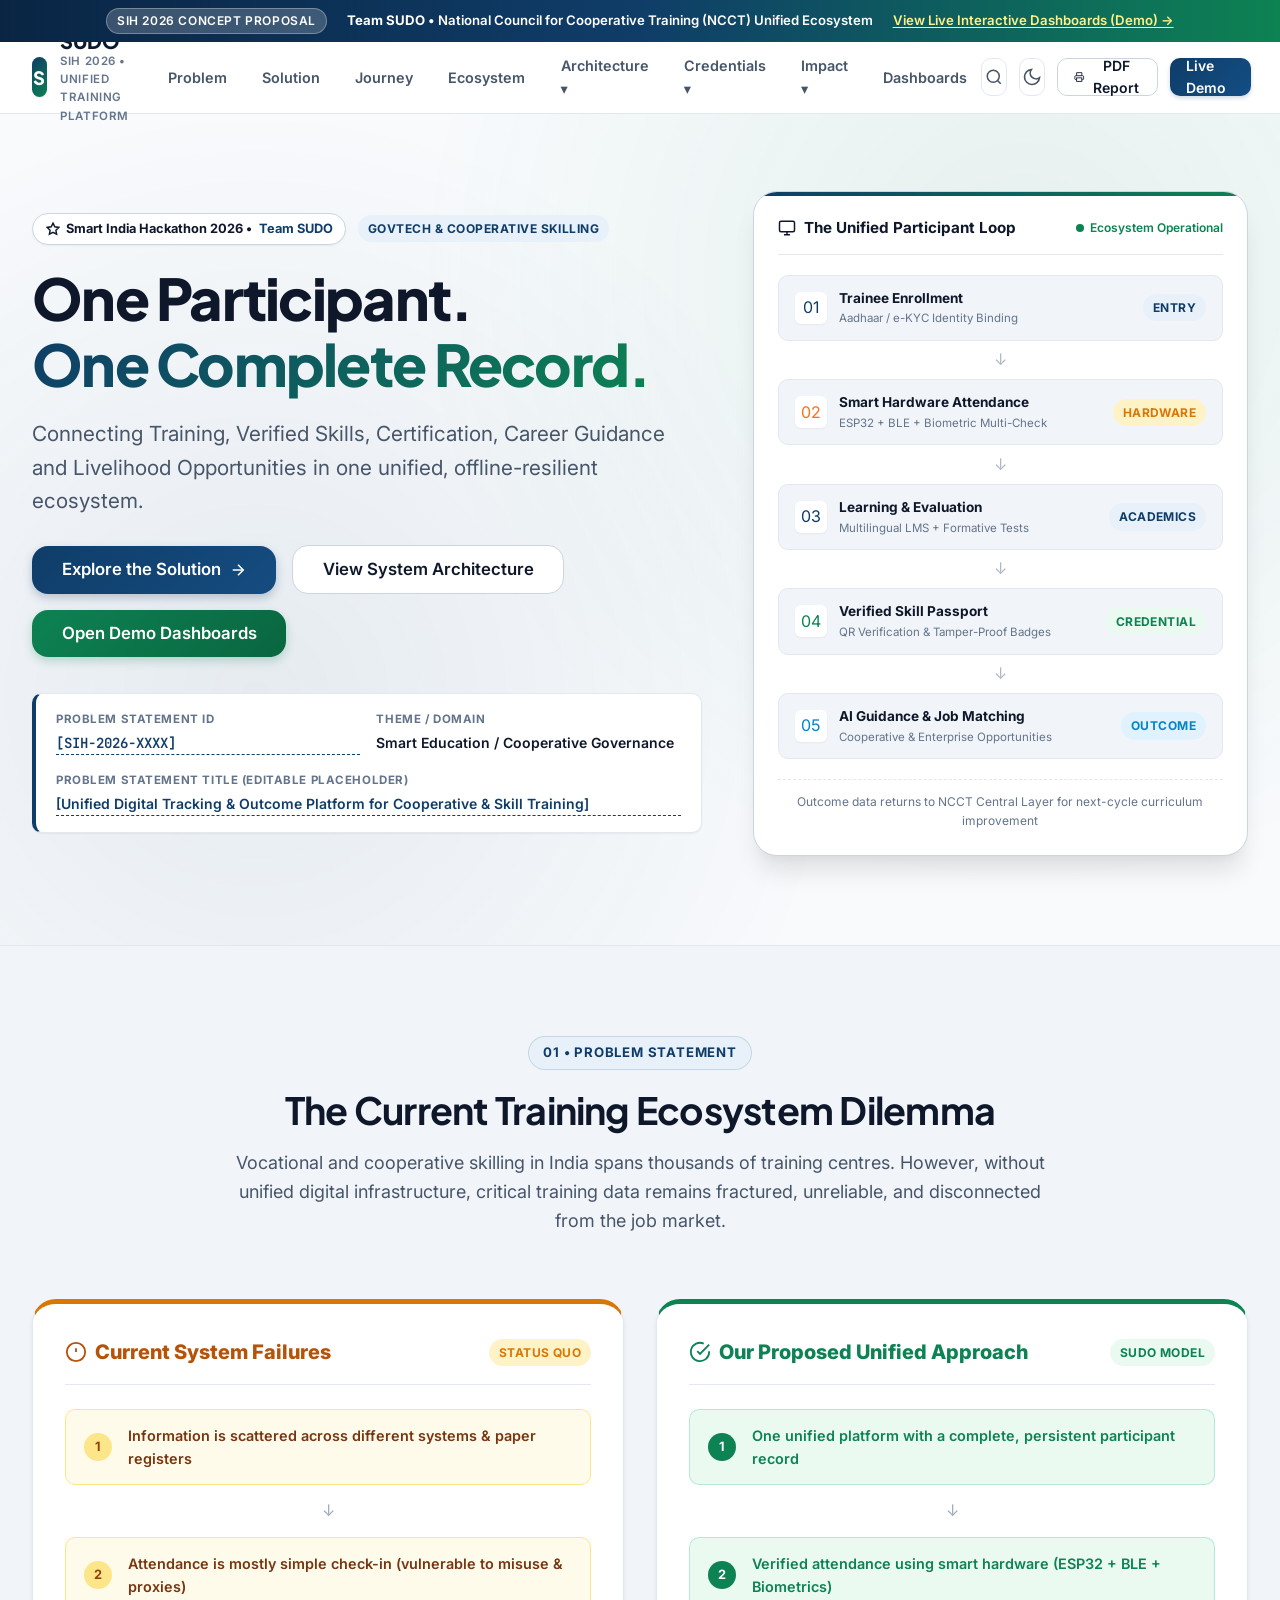
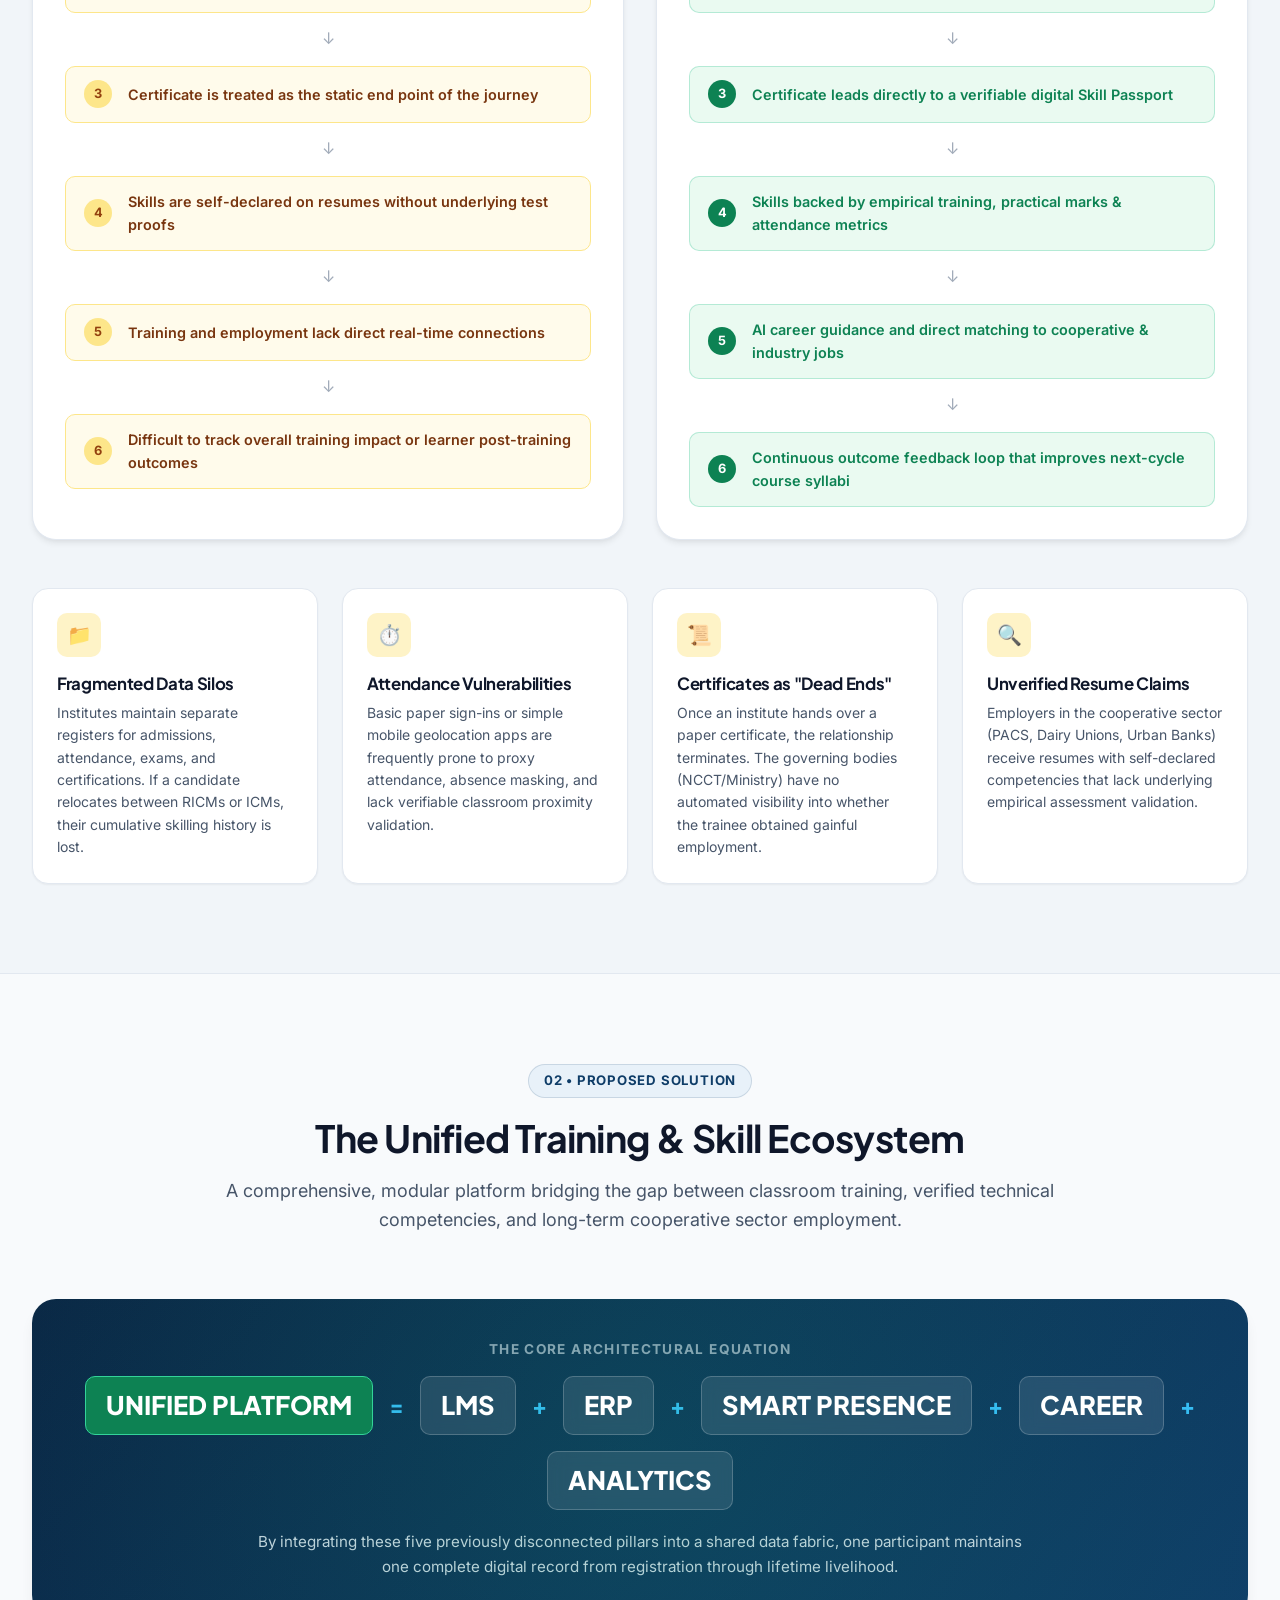
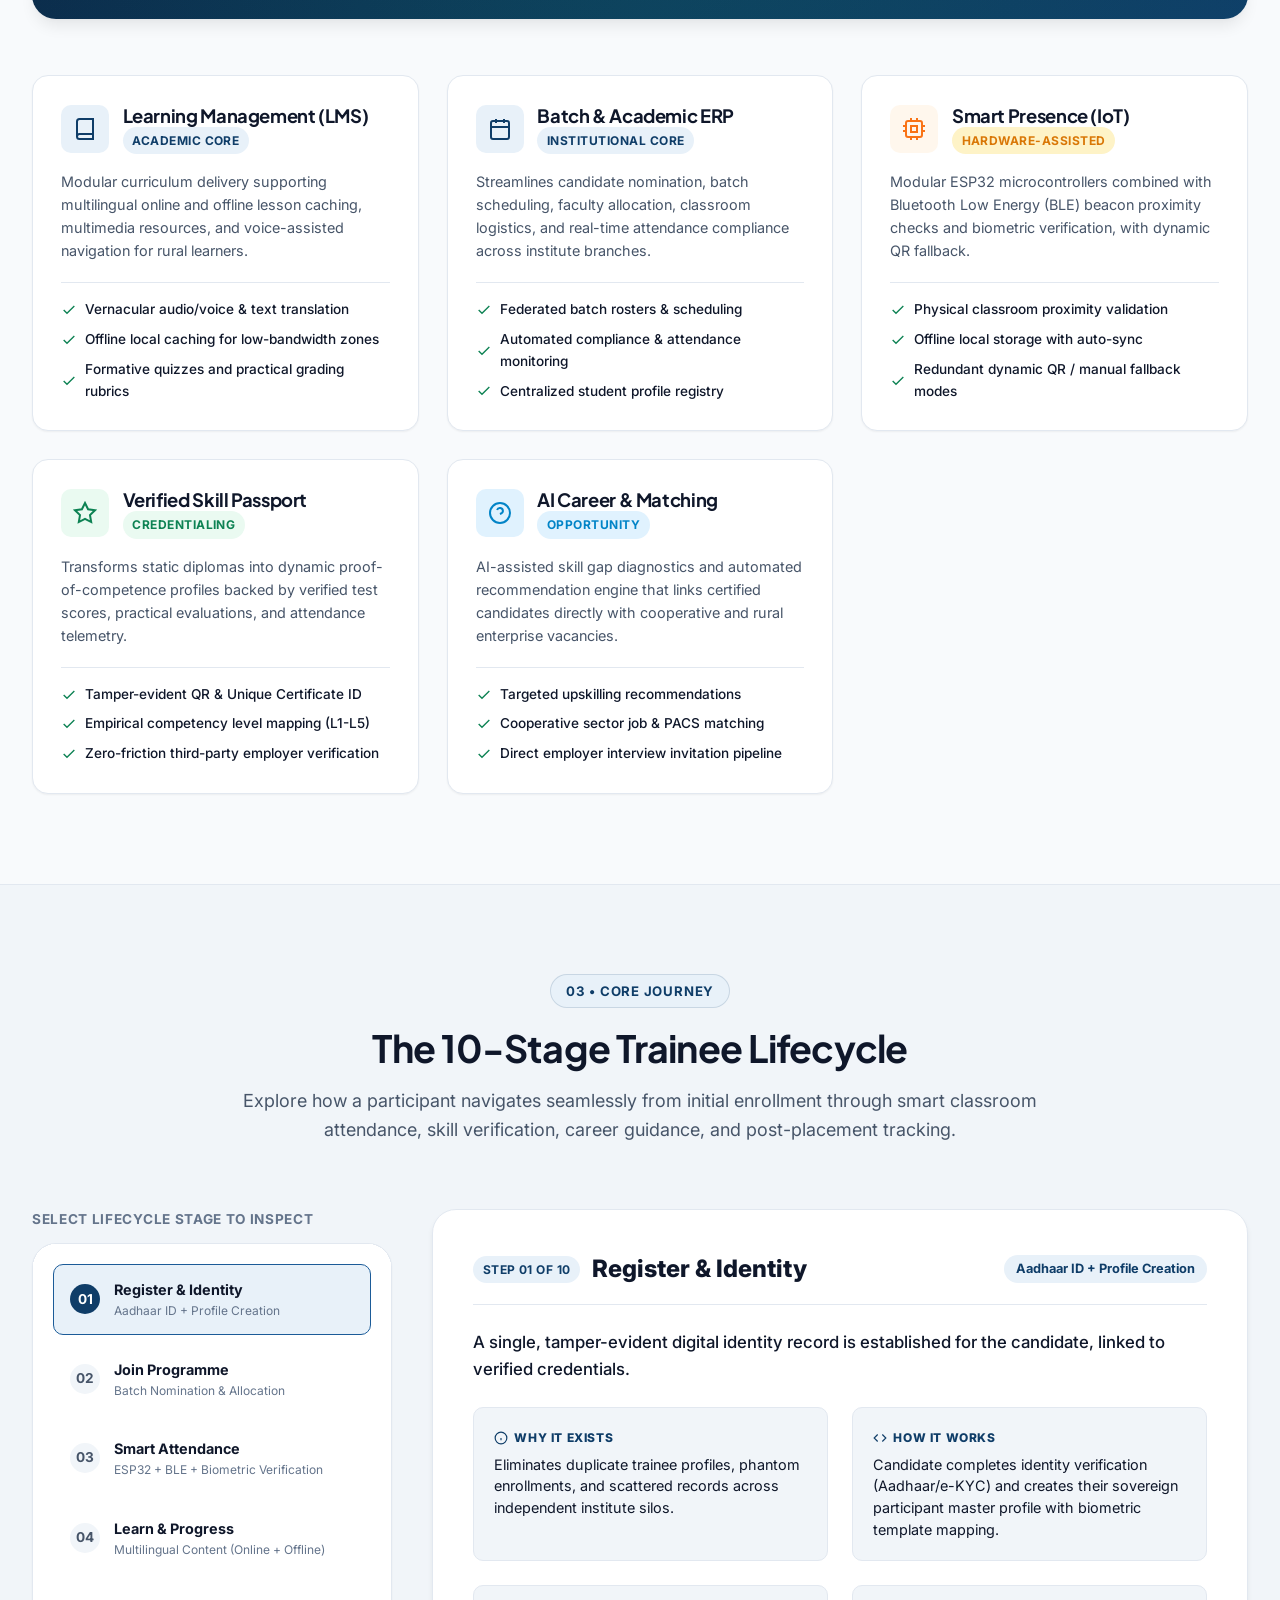
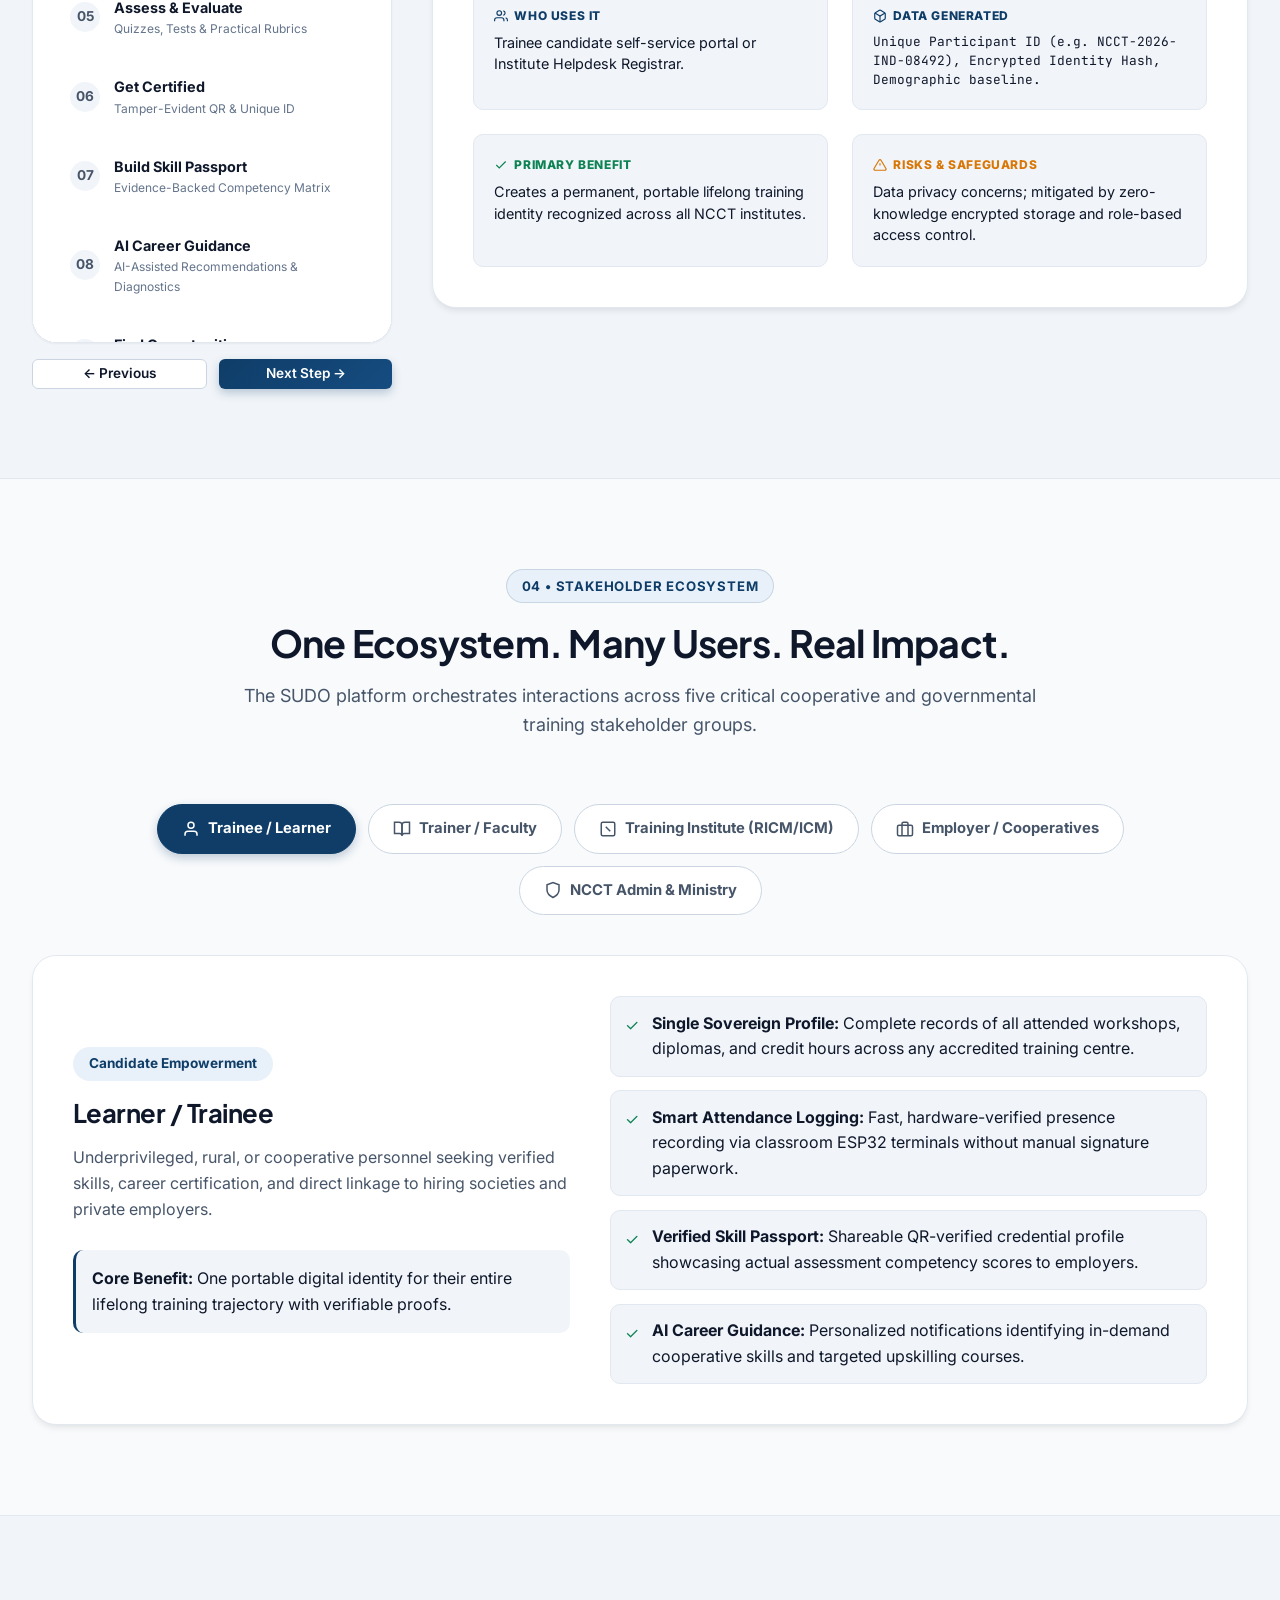
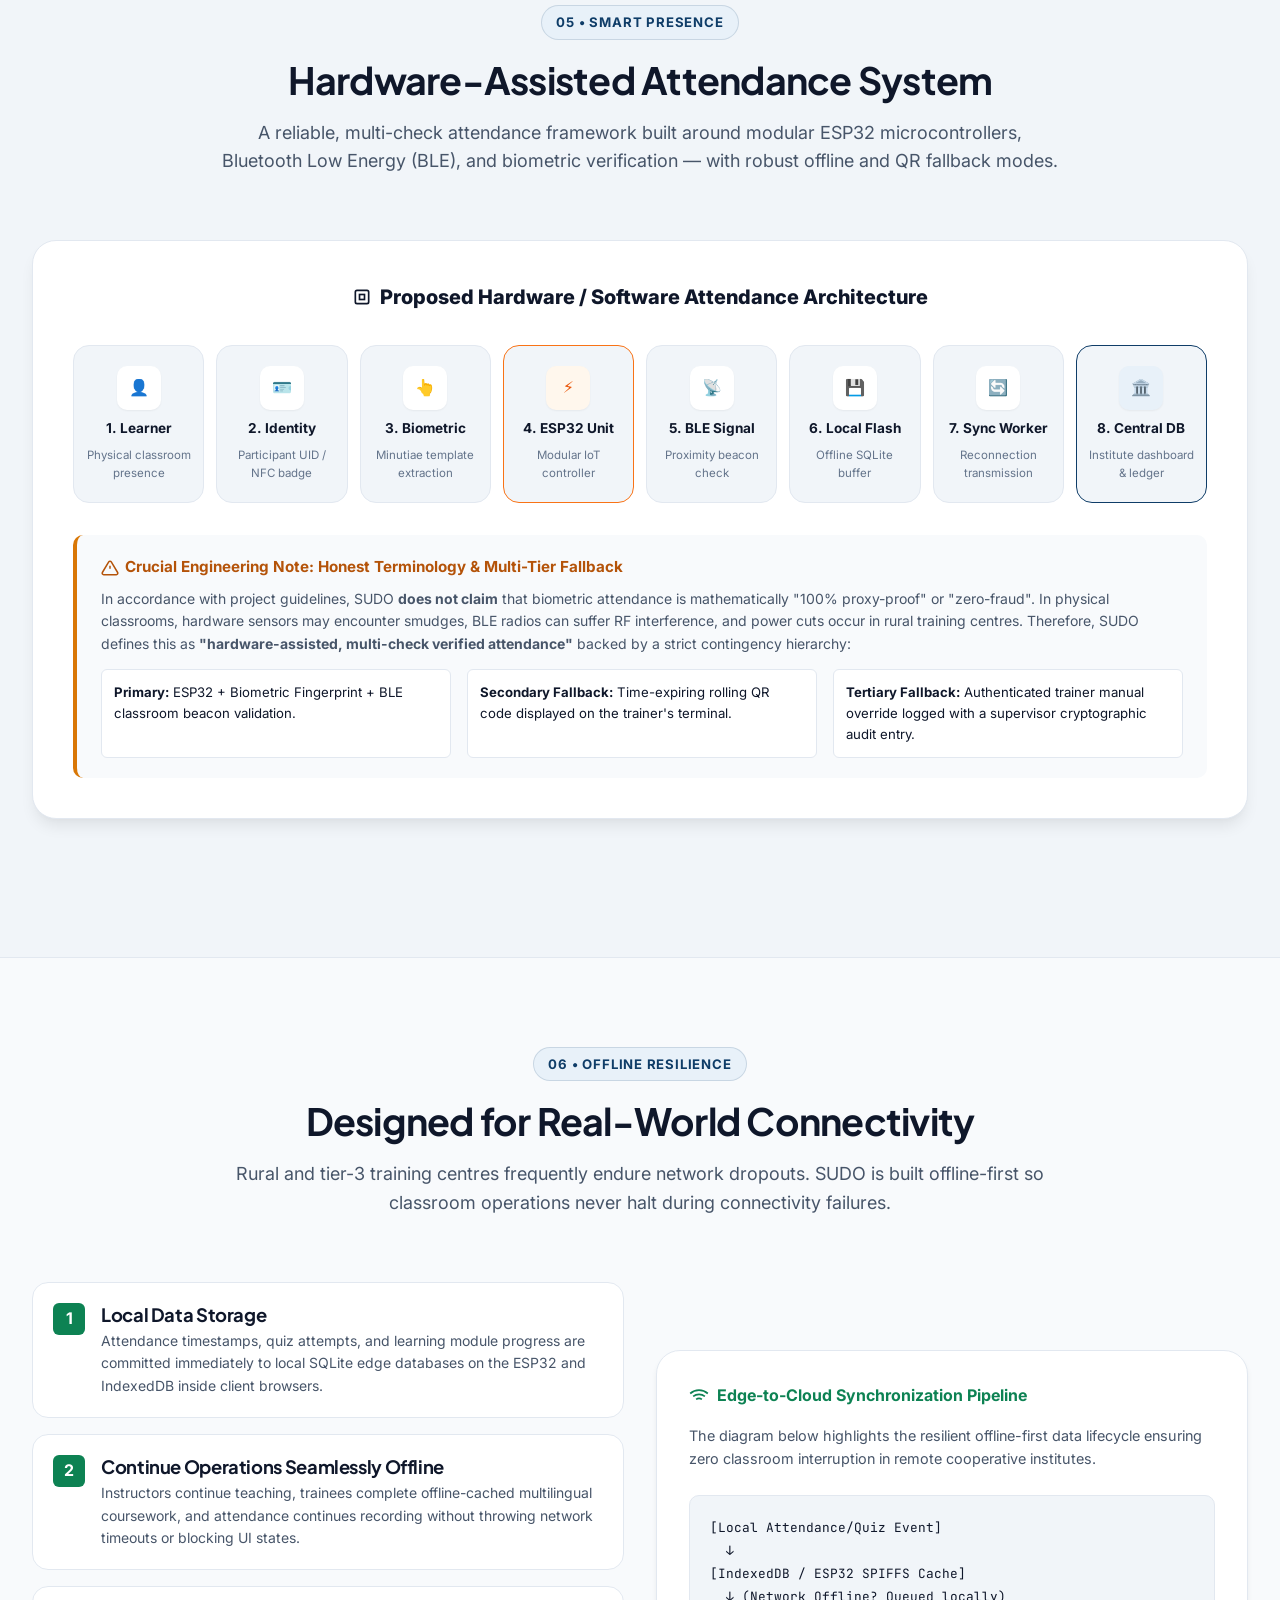
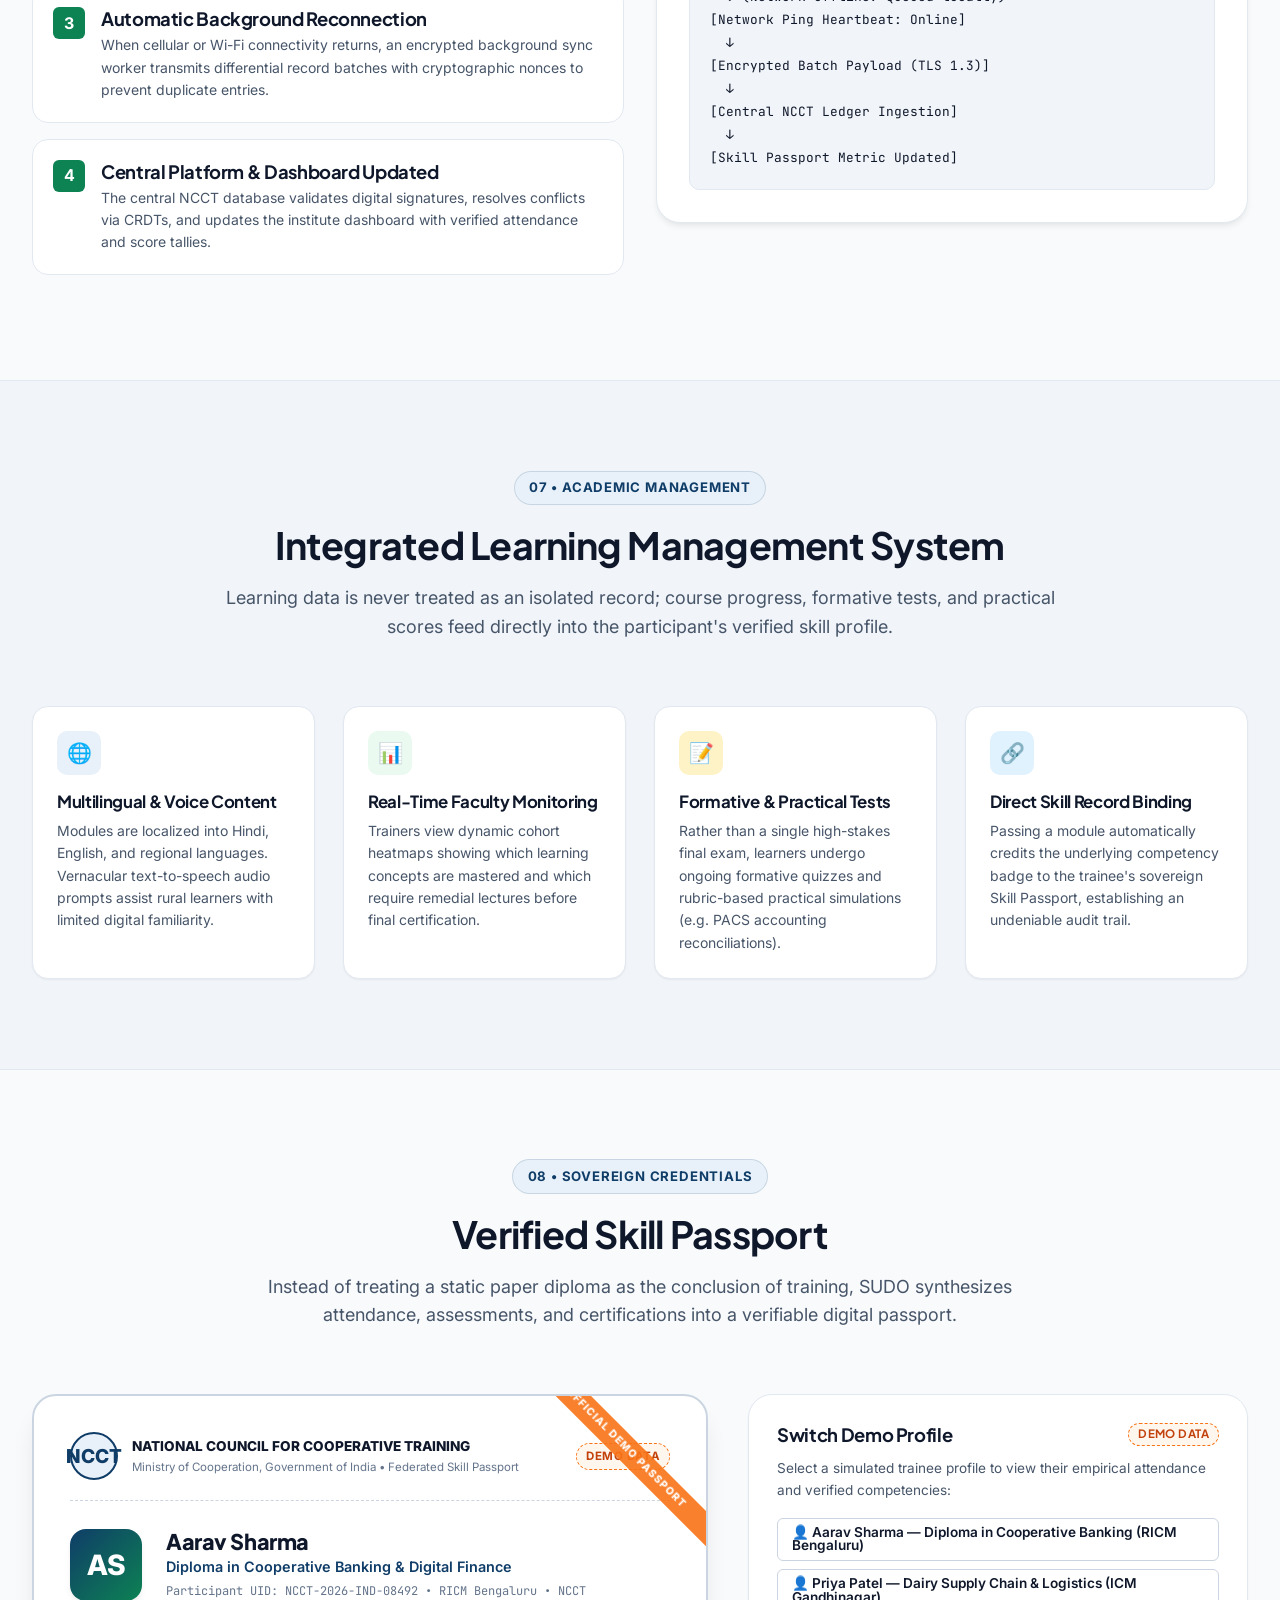
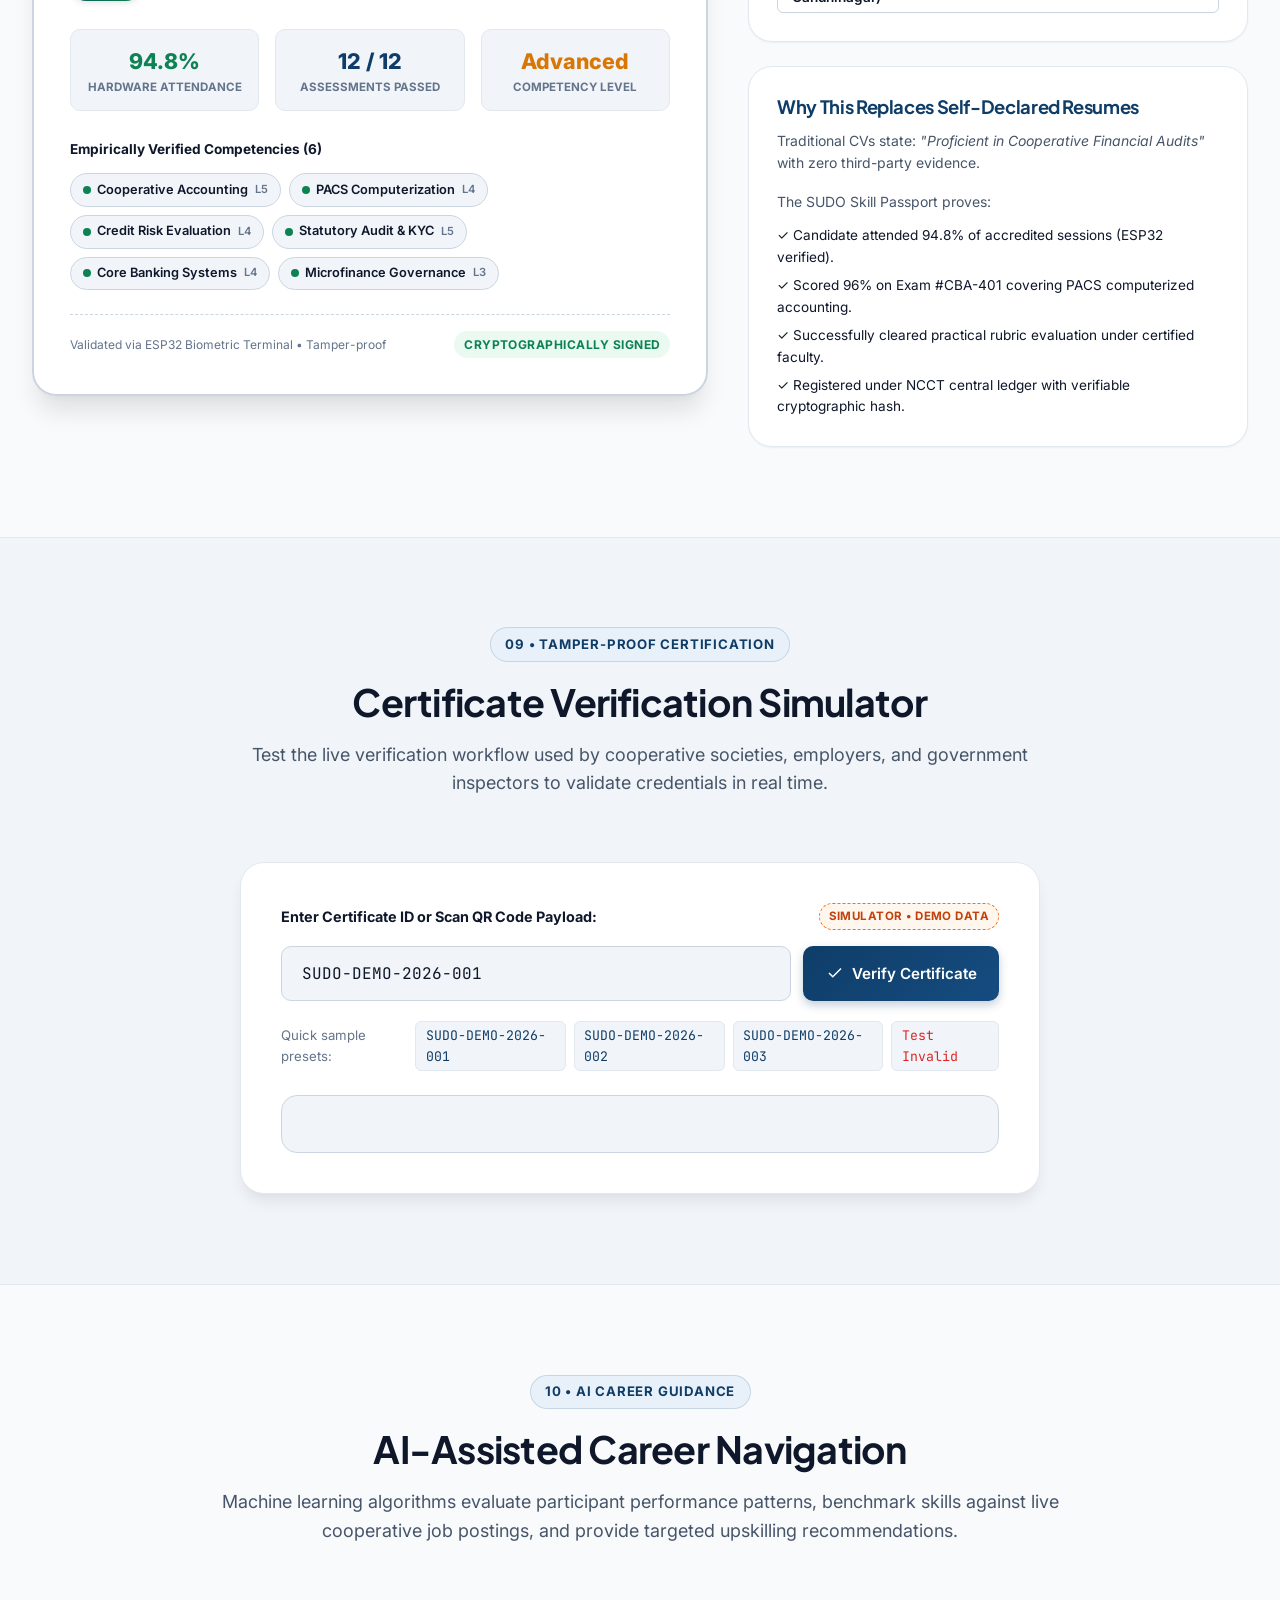
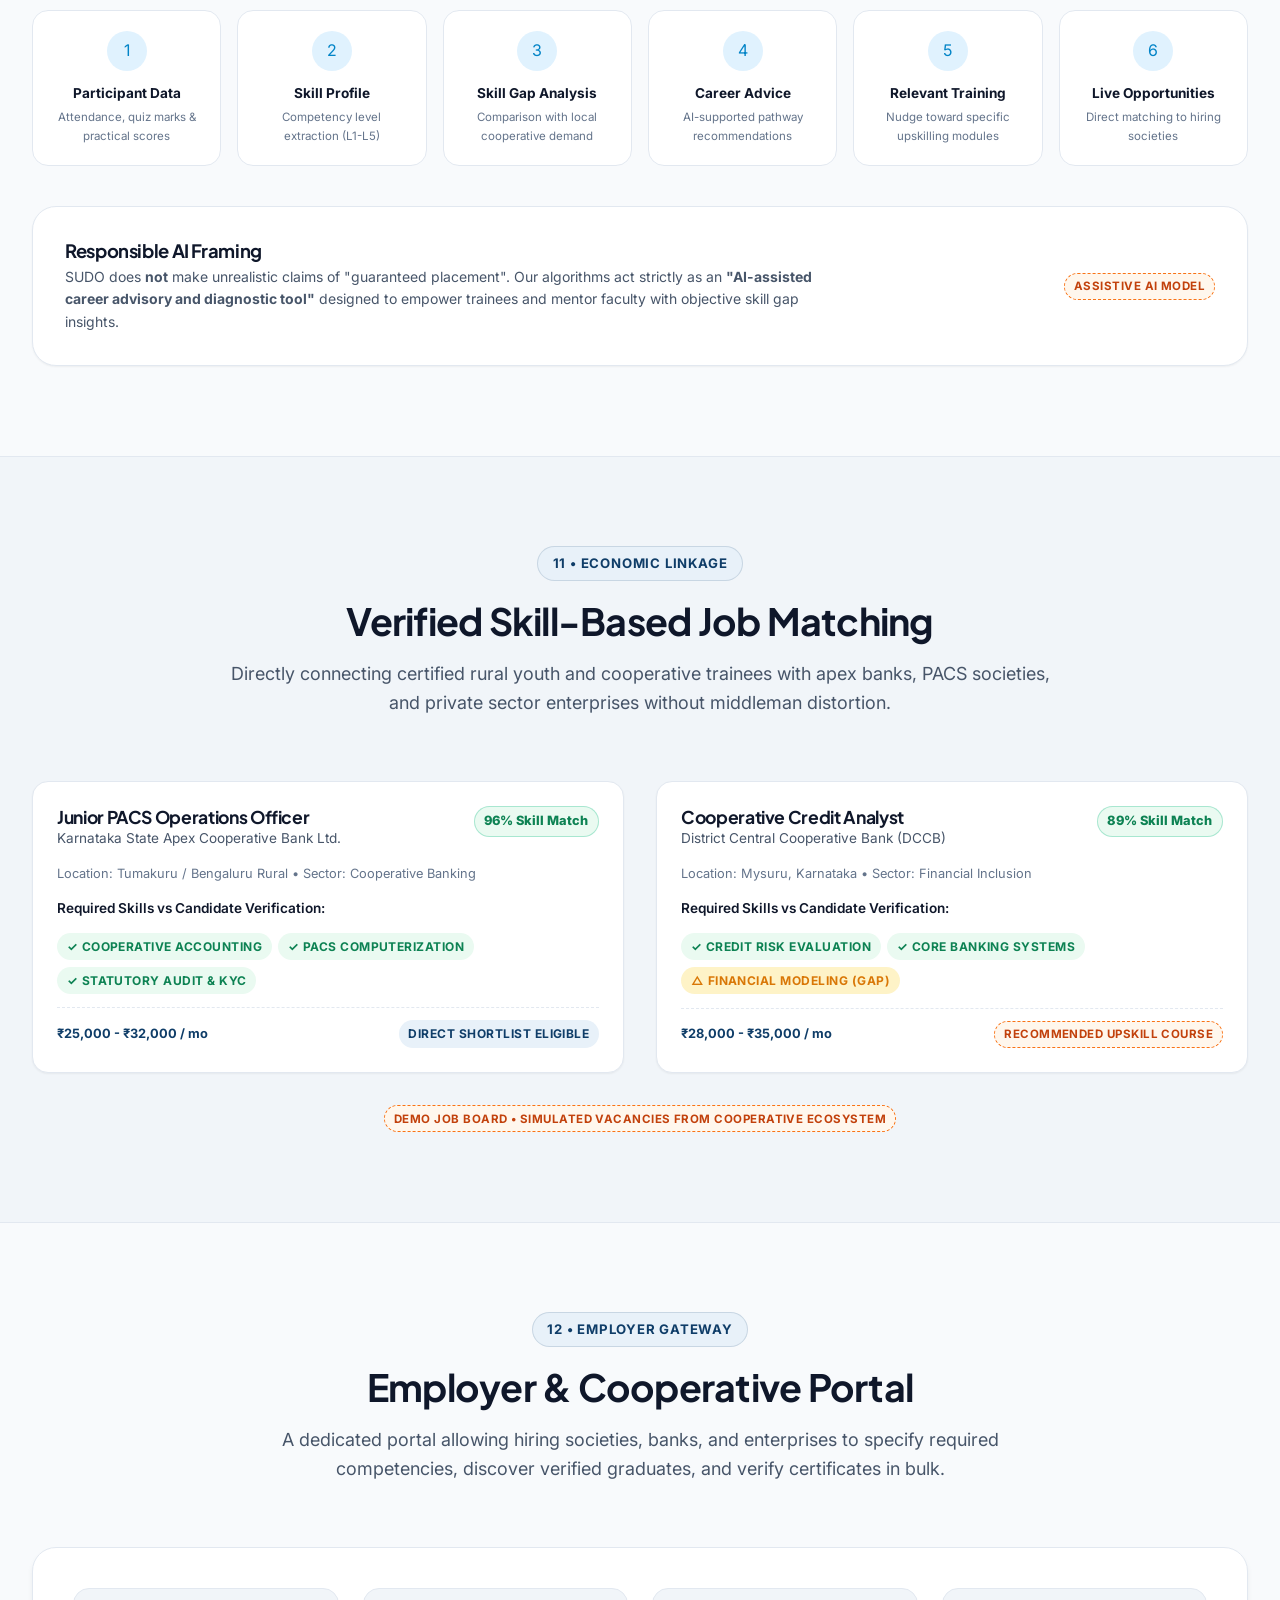
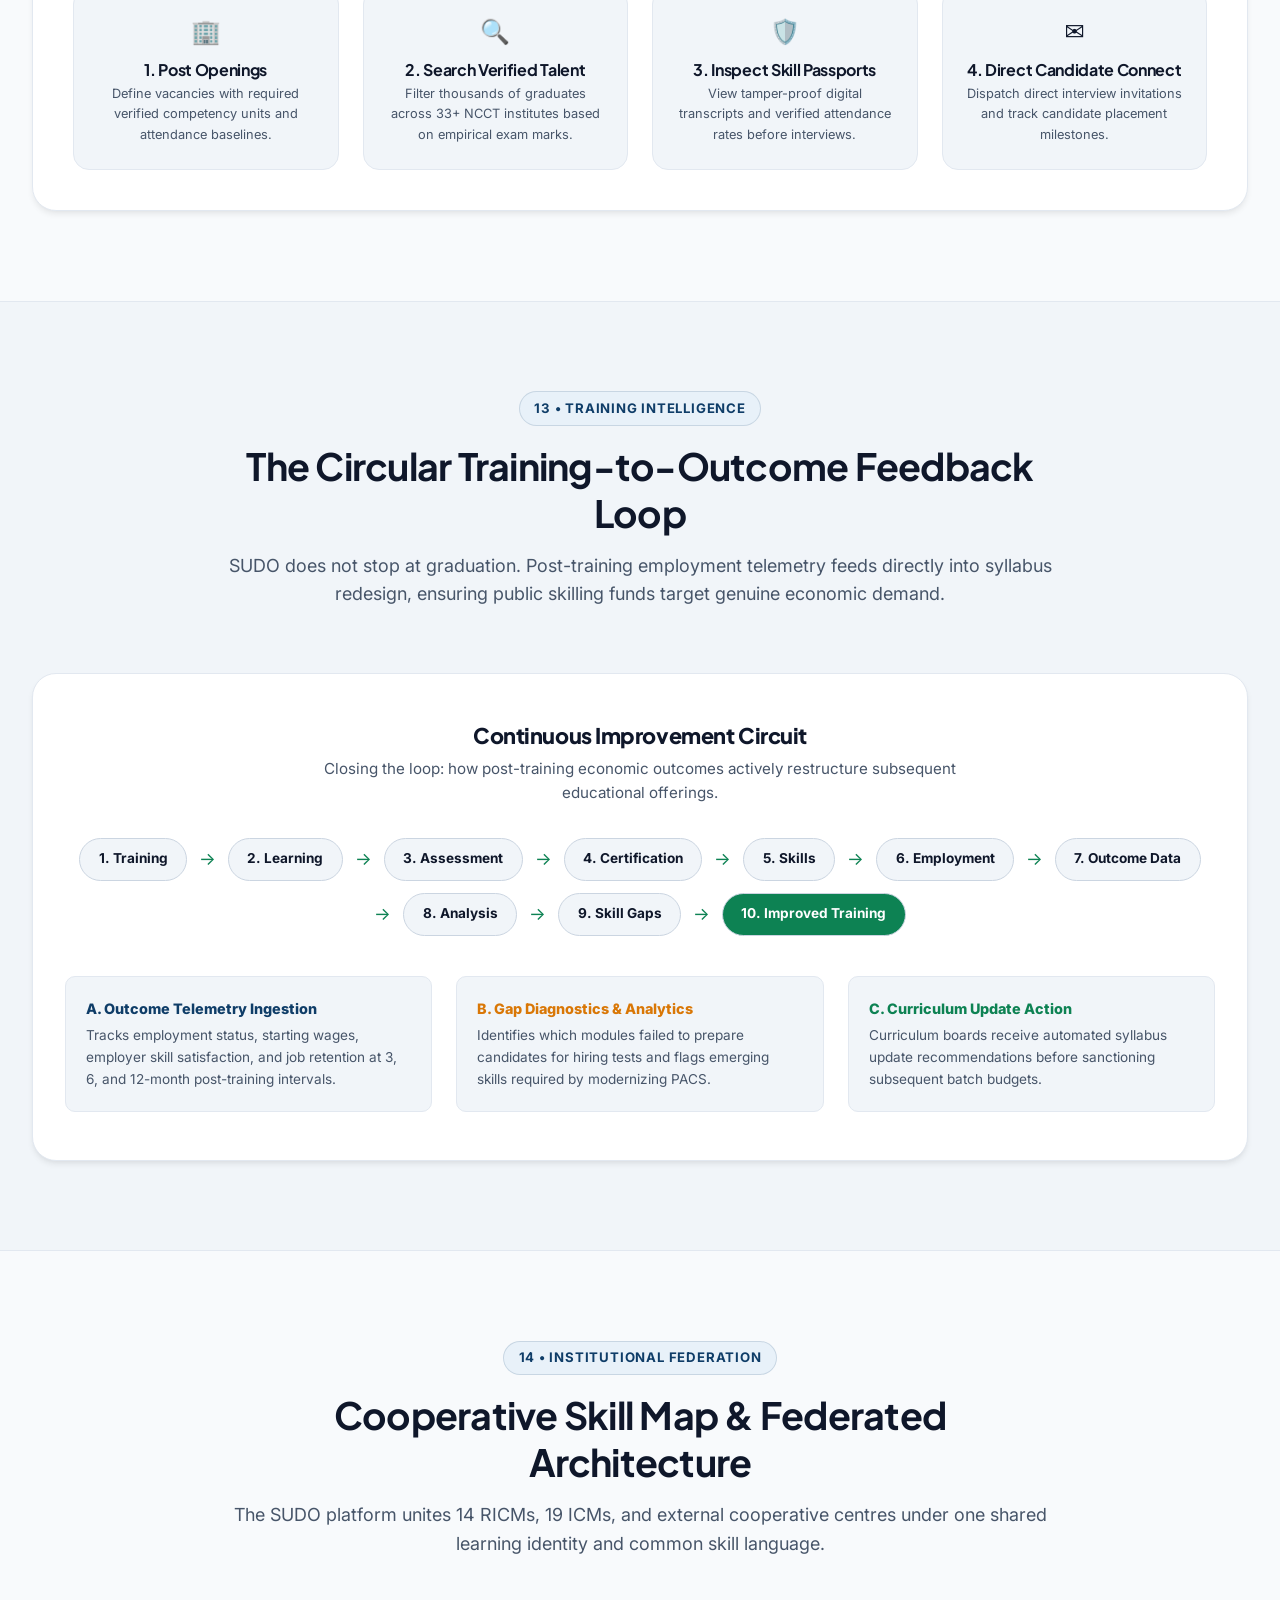
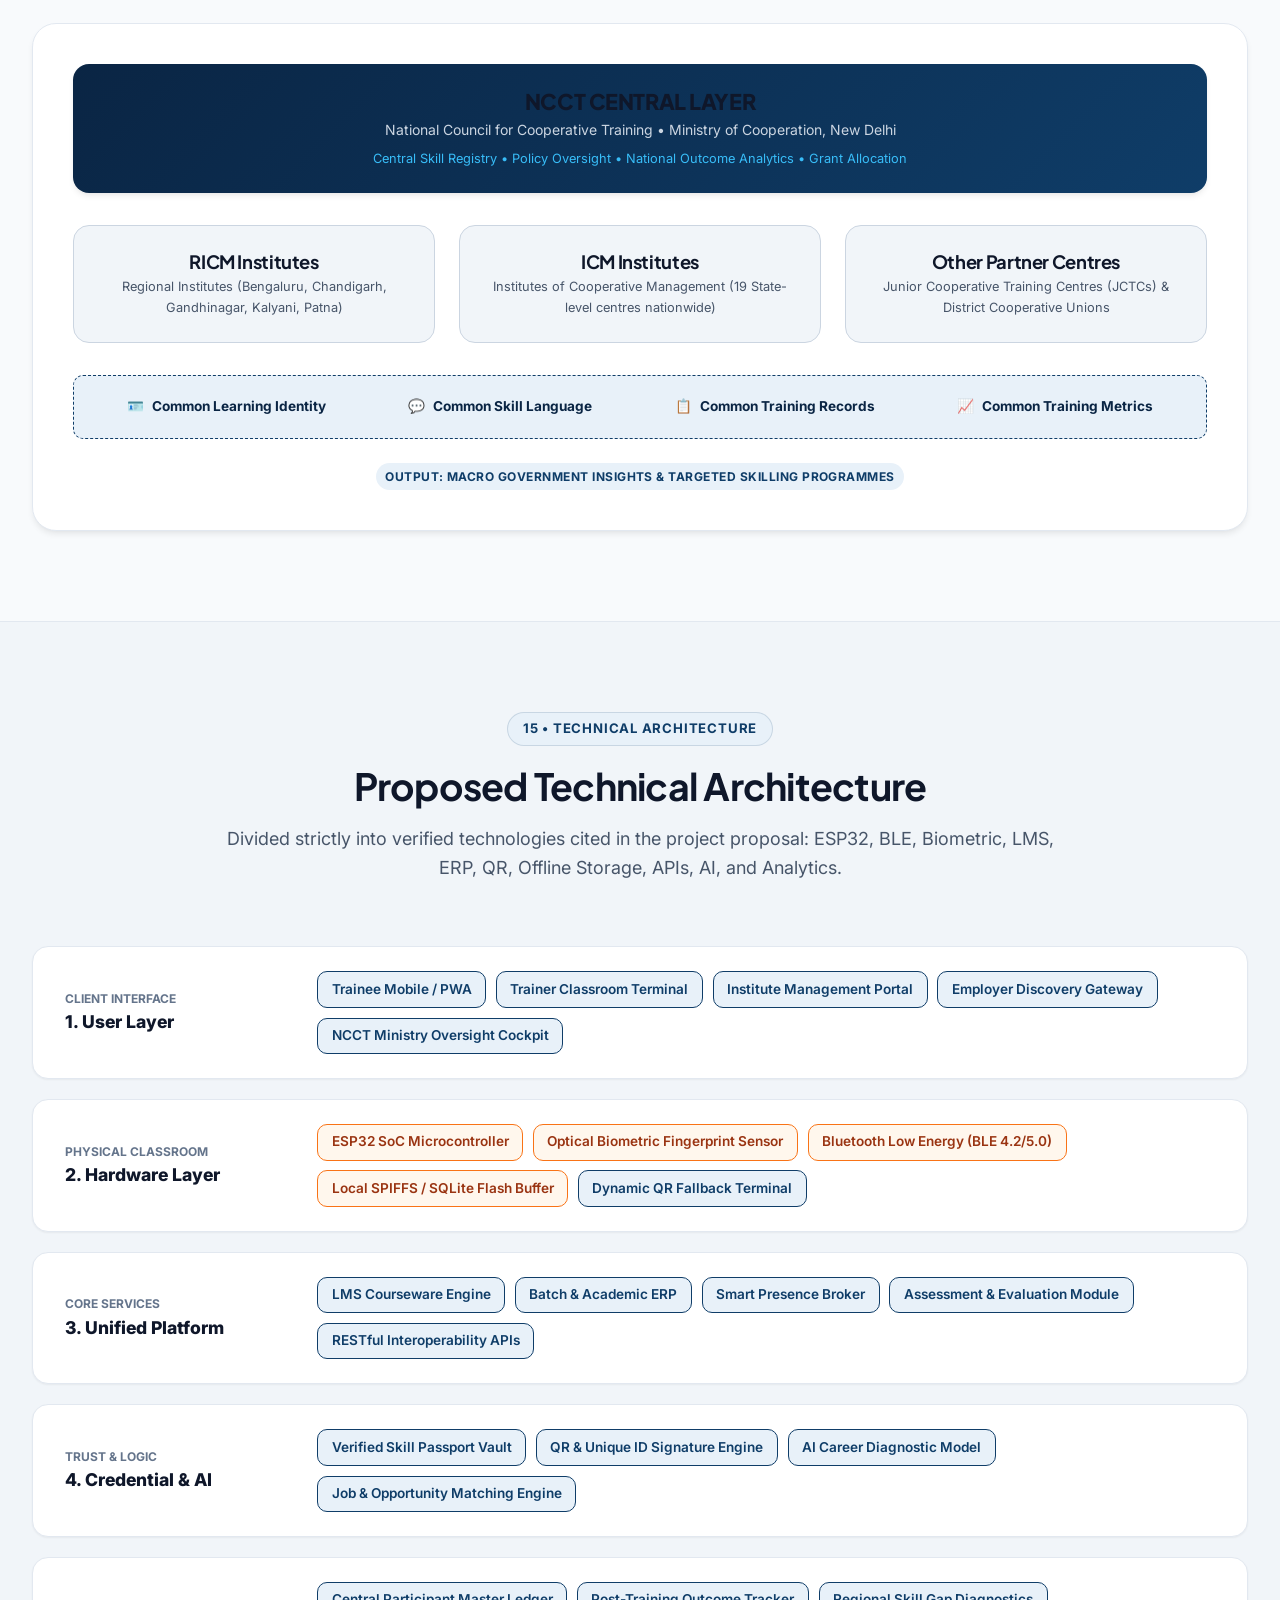
==== index.html @ 40100943 "Initial commit" ====
<!DOCTYPE html>
<html lang="en" data-theme="light">
<head>
  <meta charset="UTF-8">
  <meta name="viewport" content="width=device-width, initial-scale=1.0">
  <meta name="description" content="SUDO - SIH 2026 Project: One Participant. One Complete Record. Unified digital tracking, smart attendance, verified skill passport, and outcome analytics for vocational and cooperative training.">
  <meta name="keywords" content="Smart India Hackathon 2026, SIH 2026, SUDO, NCCT, Cooperative Training, ESP32 Attendance, Verified Skill Passport, LMS, ERP, Outcome Analytics">
  <meta name="author" content="Team SUDO">
  <title>SUDO | SIH 2026 — One Participant. One Complete Record.</title>

  <!-- Google Fonts Preconnect & Inter/Plus Jakarta Sans -->
  <link rel="preconnect" href="https://fonts.googleapis.com">
  <link rel="preconnect" href="https://fonts.gstatic.com" crossorigin>
  <link href="https://fonts.googleapis.com/css2?family=Inter:wght@300;400;500;600;700&family=JetBrains+Mono:wght@400;500;700&family=Plus+Jakarta+Sans:wght@500;600;700;800&display=swap" rel="stylesheet">

  <link rel="stylesheet" href="css/style.css">
</head>
<body>

  <!-- ========================================================================
       TOP NOTIFICATION BAR (SIH 2026 SUBMISSION BADGE)
       ======================================================================== -->
  <div class="top-banner">
    <span class="top-banner-badge">SIH 2026 Concept Proposal</span>
    <span><strong>Team SUDO</strong> • National Council for Cooperative Training (NCCT) Unified Ecosystem</span>
    <a href="#dashboards" class="top-banner-link">View Live Interactive Dashboards (Demo) →</a>
  </div>

  <!-- ========================================================================
       STICKY NAVIGATION BAR
       ======================================================================== -->
  <header class="navbar" id="topNav">
    <div class="container nav-container">
      <div class="nav-brand">
        <a href="#hero" class="brand-logo-icon">S</a>
        <div class="brand-text">
          <span class="brand-name">SUDO</span>
          <span class="brand-sub">SIH 2026 • Unified Training Platform</span>
        </div>
      </div>

      <nav class="nav-menu" aria-label="Main Navigation">
        <div class="nav-item">
          <a href="#problem" class="nav-link">Problem</a>
        </div>

        <div class="nav-item">
          <a href="#solution" class="nav-link">Solution</a>
        </div>

        <div class="nav-item">
          <a href="#journey" class="nav-link">Journey</a>
        </div>

        <div class="nav-item">
          <a href="#ecosystem" class="nav-link">Ecosystem</a>
        </div>

        <!-- Technical Dropdown -->
        <div class="nav-item">
          <a href="#architecture" class="nav-link">
            Architecture ▾
          </a>
          <div class="nav-dropdown">
            <a href="#attendance" class="dropdown-link">
              <span class="dropdown-link-title">Smart Attendance (ESP32)</span>
              <span class="dropdown-link-desc">BLE + Biometric multi-check</span>
            </a>
            <a href="#offline" class="dropdown-link">
              <span class="dropdown-link-title">Offline-First Engine</span>
              <span class="dropdown-link-desc">Local caching & differential sync</span>
            </a>
            <a href="#architecture" class="dropdown-link">
              <span class="dropdown-link-title">Technical Architecture</span>
              <span class="dropdown-link-desc">Grounded hardware & software tiers</span>
            </a>
            <a href="#data-flow" class="dropdown-link">
              <span class="dropdown-link-title">12-Stage Data Flow</span>
              <span class="dropdown-link-desc">Information lifecycle specification</span>
            </a>
            <a href="#security" class="dropdown-link">
              <span class="dropdown-link-title">Security & RBAC</span>
              <span class="dropdown-link-desc">Access control & audit logs</span>
            </a>
          </div>
        </div>

        <!-- Credentials & AI Dropdown -->
        <div class="nav-item">
          <a href="#passport" class="nav-link">
            Credentials ▾
          </a>
          <div class="nav-dropdown">
            <a href="#passport" class="dropdown-link">
              <span class="dropdown-link-title">Verified Skill Passport</span>
              <span class="dropdown-link-desc">Evidence-backed digital profile</span>
            </a>
            <a href="#certification" class="dropdown-link">
              <span class="dropdown-link-title">Certificate Verifier</span>
              <span class="dropdown-link-desc">QR & Unique ID live test tool</span>
            </a>
            <a href="#ai-guidance" class="dropdown-link">
              <span class="dropdown-link-title">AI Career Guidance</span>
              <span class="dropdown-link-desc">Intelligent skill gap diagnostics</span>
            </a>
            <a href="#job-matching" class="dropdown-link">
              <span class="dropdown-link-title">Job & Livelihood Matching</span>
              <span class="dropdown-link-desc">Connecting verified skills with employers</span>
            </a>
          </div>
        </div>

        <!-- Impact & Viability Dropdown -->
        <div class="nav-item">
          <a href="#impact" class="nav-link">
            Impact ▾
          </a>
          <div class="nav-dropdown">
            <a href="#training-intelligence" class="dropdown-link">
              <span class="dropdown-link-title">Training Intelligence</span>
              <span class="dropdown-link-desc">Circular outcome feedback loop</span>
            </a>
            <a href="#skill-map" class="dropdown-link">
              <span class="dropdown-link-title">Cooperative Skill Map</span>
              <span class="dropdown-link-desc">Federated NCCT institutional model</span>
            </a>
            <a href="#feasibility" class="dropdown-link">
              <span class="dropdown-link-title">Feasibility & Scalability</span>
              <span class="dropdown-link-desc">Technical, operational, economic</span>
            </a>
            <a href="#risks" class="dropdown-link">
              <span class="dropdown-link-title">Risks & Mitigation Matrix</span>
              <span class="dropdown-link-desc">5 key failure modes addressed</span>
            </a>
            <a href="#impact" class="dropdown-link">
              <span class="dropdown-link-title">4 Benefit Quadrants</span>
              <span class="dropdown-link-desc">Social, Economic, Operational, Educational</span>
            </a>
          </div>
        </div>

        <div class="nav-item">
          <a href="#dashboards" class="nav-link">Dashboards</a>
        </div>
      </nav>

      <div class="nav-actions">
        <button class="icon-btn open-search-modal" title="Quick Search (Ctrl+K)" aria-label="Search Documentation">
          <svg width="18" height="18" viewBox="0 0 24 24" fill="none" stroke="currentColor" stroke-width="2"><circle cx="11" cy="11" r="8"></circle><line x1="21" y1="21" x2="16.65" y2="16.65"></line></svg>
        </button>

        <button class="icon-btn" id="themeToggleBtn" aria-label="Toggle Dark/Light Mode">
          <span id="themeIcon">
            <svg width="18" height="18" viewBox="0 0 24 24" fill="none" stroke="currentColor" stroke-width="2"><path d="M21 12.79A9 9 0 1 1 11.21 3 7 7 0 0 0 21 12.79z"></path></svg>
          </span>
        </button>

        <button class="nav-btn nav-btn-outline print-doc-btn" title="Print or Save formal PDF report">
          <svg width="16" height="16" viewBox="0 0 24 24" fill="none" stroke="currentColor" stroke-width="2"><polyline points="6 9 6 2 18 2 18 9"></polyline><path d="M6 18H4a2 2 0 0 1-2-2v-5a2 2 0 0 1 2-2h16a2 2 0 0 1 2 2v5a2 2 0 0 1-2 2h-2"></path><rect x="6" y="14" width="12" height="8"></rect></svg>
          PDF Report
        </button>

        <a href="#dashboards" class="nav-btn nav-btn-primary">
          Live Demo
        </a>

        <!-- Mobile Drawer Toggle -->
        <button class="icon-btn mobile-toggle" id="mobileNavToggle" aria-label="Open Navigation Drawer">
          <svg width="20" height="20" viewBox="0 0 24 24" fill="none" stroke="currentColor" stroke-width="2"><line x1="3" y1="12" x2="21" y2="12"></line><line x1="3" y1="6" x2="21" y2="6"></line><line x1="3" y1="18" x2="21" y2="18"></line></svg>
        </button>
      </div>
    </div>
  </header>

  <!-- Mobile Drawer Overlay & Off-Canvas Drawer -->
  <div class="mobile-drawer-overlay" id="mobileDrawerOverlay"></div>
  <aside class="mobile-nav-drawer" id="mobileNavDrawer" aria-label="Mobile Navigation Drawer">
    <div class="drawer-header">
      <div class="drawer-brand">
        <span class="brand-logo-icon" style="width: 34px; height: 34px; font-size: 1rem;">S</span>
        <div>
          <div style="font-weight: 800; font-size: 1.05rem; line-height: 1.1; color: var(--text-main);">Team SUDO</div>
          <div style="font-size: 0.7rem; color: var(--text-subtle); text-transform: uppercase;">SIH 2026 Documentation</div>
        </div>
      </div>
      <div style="display: flex; align-items: center; gap: 0.5rem;">
        <button class="icon-btn mobile-theme-btn" id="drawerThemeToggleBtn" title="Toggle Dark/Light Mode" aria-label="Toggle Theme">
          <span class="drawer-theme-icon" id="drawerThemeIcon">
            <svg width="18" height="18" viewBox="0 0 24 24" fill="none" stroke="currentColor" stroke-width="2"><path d="M21 12.79A9 9 0 1 1 11.21 3 7 7 0 0 0 21 12.79z"></path></svg>
          </span>
        </button>
        <button class="drawer-close-btn" id="closeMobileNav" aria-label="Close Navigation Menu">✕</button>
      </div>

    <div class="drawer-content">
      <div class="drawer-group">
        <div class="drawer-group-title">Overview & Concept</div>
        <a href="#problem" class="drawer-link"><span class="drawer-num">01</span> Problem Statement</a>
        <a href="#solution" class="drawer-link"><span class="drawer-num">02</span> Proposed Solution</a>
        <a href="#journey" class="drawer-link"><span class="drawer-num">03</span> Core Participant Journey</a>
        <a href="#ecosystem" class="drawer-link"><span class="drawer-num">04</span> Stakeholder Ecosystem</a>
      </div>

      <div class="drawer-group">
        <div class="drawer-group-title">Technical Deep Dives</div>
        <a href="#attendance" class="drawer-link"><span class="drawer-num">05</span> Smart Attendance (ESP32)</a>
        <a href="#offline" class="drawer-link"><span class="drawer-num">06</span> Offline-First Architecture</a>
        <a href="#lms" class="drawer-link"><span class="drawer-num">07</span> Learning Management (LMS)</a>
        <a href="#architecture" class="drawer-link"><span class="drawer-num">08</span> Technical Architecture</a>
        <a href="#data-flow" class="drawer-link"><span class="drawer-num">09</span> Data Flow Lifecycle</a>
        <a href="#security" class="drawer-link"><span class="drawer-num">10</span> Security & RBAC</a>
      </div>

      <div class="drawer-group">
        <div class="drawer-group-title">Credentials & AI</div>
        <a href="#passport" class="drawer-link"><span class="drawer-num">11</span> Verified Skill Passport</a>
        <a href="#certification" class="drawer-link"><span class="drawer-num">12</span> Certificate Verifier</a>
        <a href="#ai-guidance" class="drawer-link"><span class="drawer-num">13</span> AI Career Guidance</a>
        <a href="#job-matching" class="drawer-link"><span class="drawer-num">14</span> Job Matching Board</a>
        <a href="#employer-portal" class="drawer-link"><span class="drawer-num">15</span> Employer / Coop Portal</a>
      </div>

      <div class="drawer-group">
        <div class="drawer-group-title">Intelligence, Impact & Demos</div>
        <a href="#training-intelligence" class="drawer-link"><span class="drawer-num">16</span> Training Intelligence & Loop</a>
        <a href="#skill-map" class="drawer-link"><span class="drawer-num">17</span> Cooperative Skill Map</a>
        <a href="#feasibility" class="drawer-link"><span class="drawer-num">18</span> Feasibility & Scalability</a>
        <a href="#risks" class="drawer-link"><span class="drawer-num">19</span> Risks & Mitigation Matrix</a>
        <a href="#impact" class="drawer-link"><span class="drawer-num">20</span> Impact & 4 Benefit Quadrants</a>
        <a href="#dashboards" class="drawer-link highlight"><span class="drawer-num">21</span> Interactive Dashboards (5 Cockpits)</a>
        <a href="#future-scope" class="drawer-link"><span class="drawer-num">22</span> Future Scope Roadmap</a>
        <a href="#references" class="drawer-link"><span class="drawer-num">23</span> Research & References</a>
        <a href="#team" class="drawer-link"><span class="drawer-num">24</span> Team SUDO</a>
      </div>
    </div>

    <div class="drawer-footer">
      <button class="btn btn-outline btn-sm print-doc-btn" style="width: 100%; justify-content: center;">
        📄 Print / Export PDF Report
      </button>
    </div>
  </aside>

  <main>
    <!-- ======================================================================
         HERO SECTION
         ====================================================================== -->
    <section class="hero" id="hero">
      <div class="container hero-grid">
        <div class="hero-content">
          <div class="hero-meta-strip">
            <span class="hero-team-tag">
              <svg width="14" height="14" viewBox="0 0 24 24" fill="none" stroke="currentColor" stroke-width="2.5"><polygon points="12 2 15.09 8.26 22 9.27 17 14.14 18.18 21.02 12 17.77 5.82 21.02 7 14.14 2 9.27 8.91 8.26 12 2"></polygon></svg>
              Smart India Hackathon 2026 • <strong>Team SUDO</strong>
            </span>
            <span class="badge badge-primary">GovTech & Cooperative Skilling</span>
          </div>

          <h1 class="hero-title">
            One Participant.<br>
            <span class="gradient-text">One Complete Record.</span>
          </h1>

          <p class="hero-subtitle">
            Connecting Training, Verified Skills, Certification, Career Guidance and Livelihood Opportunities in one unified, offline-resilient ecosystem.
          </p>

          <div class="hero-ctas">
            <a href="#solution" class="btn btn-primary btn-lg">
              Explore the Solution
              <svg width="18" height="18" viewBox="0 0 24 24" fill="none" stroke="currentColor" stroke-width="2"><line x1="5" y1="12" x2="19" y2="12"></line><polyline points="12 5 19 12 12 19"></polyline></svg>
            </a>
            <a href="#architecture" class="btn btn-outline btn-lg">
              View System Architecture
            </a>
            <a href="#dashboards" class="btn btn-secondary btn-lg">
              Open Demo Dashboards
            </a>
          </div>

          <!-- Problem Statement Editable Meta Card (Directly reflecting PPT fields) -->
          <div class="ps-card">
            <div class="ps-item">
              <span class="ps-label">Problem Statement ID</span>
              <span class="ps-val editable mono" data-editable-id="ps_id" title="Click to customize PS ID" contenteditable="true">
                [SIH-2026-XXXX]
              </span>
            </div>
            <div class="ps-item">
              <span class="ps-label">Theme / Domain</span>
              <span class="ps-val">Smart Education / Cooperative Governance</span>
            </div>
            <div class="ps-item" style="grid-column: 1 / -1;">
              <span class="ps-label">Problem Statement Title (Editable Placeholder)</span>
              <span class="ps-val editable" data-editable-id="ps_title" title="Click to customize Title" contenteditable="true">
                [Unified Digital Tracking & Outcome Platform for Cooperative & Skill Training]
              </span>
            </div>
          </div>
        </div>

        <!-- Hero Right: Live Interactive Ecosystem Card -->
        <div class="hero-visual">
          <div class="hero-preview-card">
            <div class="preview-card-header">
              <div class="preview-title">
                <svg width="18" height="18" viewBox="0 0 24 24" fill="none" stroke="currentColor" stroke-width="2"><rect x="2" y="3" width="20" height="14" rx="2" ry="2"></rect><line x1="8" y1="21" x2="16" y2="21"></line><line x1="12" y1="17" x2="12" y2="21"></line></svg>
                The Unified Participant Loop
              </div>
              <div class="preview-status">
                <span class="preview-pulse"></span>
                Ecosystem Operational
              </div>
            </div>

            <div class="hero-flow-diagram">
              <div class="flow-node">
                <div class="flow-node-left">
                  <div class="flow-node-icon">01</div>
                  <div>
                    <div class="flow-node-title">Trainee Enrollment</div>
                    <div class="flow-node-meta">Aadhaar / e-KYC Identity Binding</div>
                  </div>
                </div>
                <span class="badge badge-primary">Entry</span>
              </div>

              <div class="flow-connector">↓</div>

              <div class="flow-node">
                <div class="flow-node-left">
                  <div class="flow-node-icon" style="color: #f97316;">02</div>
                  <div>
                    <div class="flow-node-title">Smart Hardware Attendance</div>
                    <div class="flow-node-meta">ESP32 + BLE + Biometric Multi-Check</div>
                  </div>
                </div>
                <span class="badge badge-amber">Hardware</span>
              </div>

              <div class="flow-connector">↓</div>

              <div class="flow-node">
                <div class="flow-node-left">
                  <div class="flow-node-icon" style="color: var(--color-primary);">03</div>
                  <div>
                    <div class="flow-node-title">Learning & Evaluation</div>
                    <div class="flow-node-meta">Multilingual LMS + Formative Tests</div>
                  </div>
                </div>
                <span class="badge badge-primary">Academics</span>
              </div>

              <div class="flow-connector">↓</div>

              <div class="flow-node">
                <div class="flow-node-left">
                  <div class="flow-node-icon" style="color: var(--color-secondary);">04</div>
                  <div>
                    <div class="flow-node-title">Verified Skill Passport</div>
                    <div class="flow-node-meta">QR Verification & Tamper-Proof Badges</div>
                  </div>
                </div>
                <span class="badge badge-secondary">Credential</span>
              </div>

              <div class="flow-connector">↓</div>

              <div class="flow-node">
                <div class="flow-node-left">
                  <div class="flow-node-icon" style="color: var(--color-accent-cyan);">05</div>
                  <div>
                    <div class="flow-node-title">AI Guidance & Job Matching</div>
                    <div class="flow-node-meta">Cooperative & Enterprise Opportunities</div>
                  </div>
                </div>
                <span class="badge badge-cyan">Outcome</span>
              </div>
            </div>

            <div style="margin-top: 1.25rem; padding-top: 0.75rem; border-top: 1px dashed var(--border-light); font-size: 0.75rem; text-align: center; color: var(--text-subtle);">
              Outcome data returns to NCCT Central Layer for next-cycle curriculum improvement
            </div>
          </div>
        </div>
      </div>
    </section>

    <!-- ======================================================================
         SECTION 1: THE PROBLEM STATEMENT & COMPARISON
         ====================================================================== -->
    <section class="section" id="problem">
      <div class="container">
        <div class="section-header">
          <span class="section-tag">01 • Problem Statement</span>
          <h2 class="section-title">The Current Training Ecosystem Dilemma</h2>
          <p class="section-desc">
            Vocational and cooperative skilling in India spans thousands of training centres. However, without unified digital infrastructure, critical training data remains fractured, unreliable, and disconnected from the job market.
          </p>
        </div>

        <!-- Side-by-Side Flow Comparison (Exact visual mapping from PPT) -->
        <div class="problem-comparison-grid">
          <!-- Column 1: Current System -->
          <div class="comparison-col current">
            <div class="col-header">
              <div class="col-title">
                <svg width="22" height="22" viewBox="0 0 24 24" fill="none" stroke="currentColor" stroke-width="2"><circle cx="12" cy="12" r="10"></circle><line x1="12" y1="8" x2="12" y2="12"></line><line x1="12" y1="16" x2="12.01" y2="16"></line></svg>
                Current System Failures
              </div>
              <span class="badge badge-amber">Status Quo</span>
            </div>

            <div class="step-flow">
              <div class="step-card">
                <span class="step-number">1</span>
                <span class="step-text">Information is scattered across different systems & paper registers</span>
              </div>
              <div class="step-arrow">↓</div>

              <div class="step-card">
                <span class="step-number">2</span>
                <span class="step-text">Attendance is mostly simple check-in (vulnerable to misuse & proxies)</span>
              </div>
              <div class="step-arrow">↓</div>

              <div class="step-card">
                <span class="step-number">3</span>
                <span class="step-text">Certificate is treated as the static end point of the journey</span>
              </div>
              <div class="step-arrow">↓</div>

              <div class="step-card">
                <span class="step-number">4</span>
                <span class="step-text">Skills are self-declared on resumes without underlying test proofs</span>
              </div>
              <div class="step-arrow">↓</div>

              <div class="step-card">
                <span class="step-number">5</span>
                <span class="step-text">Training and employment lack direct real-time connections</span>
              </div>
              <div class="step-arrow">↓</div>

              <div class="step-card">
                <span class="step-number">6</span>
                <span class="step-text">Difficult to track overall training impact or learner post-training outcomes</span>
              </div>
            </div>
          </div>

          <!-- Column 2: SUDO Solution -->
          <div class="comparison-col solution">
            <div class="col-header">
              <div class="col-title">
                <svg width="22" height="22" viewBox="0 0 24 24" fill="none" stroke="currentColor" stroke-width="2"><path d="M22 11.08V12a10 10 0 1 1-5.93-9.14"></path><polyline points="22 4 12 14.01 9 11.01"></polyline></svg>
                Our Proposed Unified Approach
              </div>
              <span class="badge badge-secondary">SUDO Model</span>
            </div>

            <div class="step-flow">
              <div class="step-card">
                <span class="step-number">1</span>
                <span class="step-text">One unified platform with a complete, persistent participant record</span>
              </div>
              <div class="step-arrow">↓</div>

              <div class="step-card">
                <span class="step-number">2</span>
                <span class="step-text">Verified attendance using smart hardware (ESP32 + BLE + Biometrics)</span>
              </div>
              <div class="step-arrow">↓</div>

              <div class="step-card">
                <span class="step-number">3</span>
                <span class="step-text">Certificate leads directly to a verifiable digital Skill Passport</span>
              </div>
              <div class="step-arrow">↓</div>

              <div class="step-card">
                <span class="step-number">4</span>
                <span class="step-text">Skills backed by empirical training, practical marks & attendance metrics</span>
              </div>
              <div class="step-arrow">↓</div>

              <div class="step-card">
                <span class="step-number">5</span>
                <span class="step-text">AI career guidance and direct matching to cooperative & industry jobs</span>
              </div>
              <div class="step-arrow">↓</div>

              <div class="step-card">
                <span class="step-number">6</span>
                <span class="step-text">Continuous outcome feedback loop that improves next-cycle course syllabi</span>
              </div>
            </div>
          </div>
        </div>

        <!-- Fact Cards: Why the Problem Exists -->
        <div class="problem-facts-grid">
          <div class="fact-card">
            <div class="fact-icon warn">📁</div>
            <h3 class="fact-title">Fragmented Data Silos</h3>
            <p class="fact-desc">
              Institutes maintain separate registers for admissions, attendance, exams, and certifications. If a candidate relocates between RICMs or ICMs, their cumulative skilling history is lost.
            </p>
          </div>

          <div class="fact-card">
            <div class="fact-icon warn">⏱️</div>
            <h3 class="fact-title">Attendance Vulnerabilities</h3>
            <p class="fact-desc">
              Basic paper sign-ins or simple mobile geolocation apps are frequently prone to proxy attendance, absence masking, and lack verifiable classroom proximity validation.
            </p>
          </div>

          <div class="fact-card">
            <div class="fact-icon warn">📜</div>
            <h3 class="fact-title">Certificates as "Dead Ends"</h3>
            <p class="fact-desc">
              Once an institute hands over a paper certificate, the relationship terminates. The governing bodies (NCCT/Ministry) have no automated visibility into whether the trainee obtained gainful employment.
            </p>
          </div>

          <div class="fact-card">
            <div class="fact-icon warn">🔍</div>
            <h3 class="fact-title">Unverified Resume Claims</h3>
            <p class="fact-desc">
              Employers in the cooperative sector (PACS, Dairy Unions, Urban Banks) receive resumes with self-declared competencies that lack underlying empirical assessment validation.
            </p>
          </div>
        </div>
      </div>
    </section>

    <!-- ======================================================================
         SECTION 2: OUR PROPOSED SOLUTION
         ====================================================================== -->
    <section class="section" id="solution">
      <div class="container">
        <div class="section-header">
          <span class="section-tag">02 • Proposed Solution</span>
          <h2 class="section-title">The Unified Training & Skill Ecosystem</h2>
          <p class="section-desc">
            A comprehensive, modular platform bridging the gap between classroom training, verified technical competencies, and long-term cooperative sector employment.
          </p>
        </div>

        <!-- Formula Banner from PPT -->
        <div class="solution-formula-banner">
          <div class="formula-label">The Core Architectural Equation</div>
          <div class="formula-equation">
            <span class="formula-block highlight">UNIFIED PLATFORM</span>
            <span class="formula-plus">=</span>
            <span class="formula-block">LMS</span>
            <span class="formula-plus">+</span>
            <span class="formula-block">ERP</span>
            <span class="formula-plus">+</span>
            <span class="formula-block">SMART PRESENCE</span>
            <span class="formula-plus">+</span>
            <span class="formula-block">CAREER</span>
            <span class="formula-plus">+</span>
            <span class="formula-block">ANALYTICS</span>
          </div>
          <p style="margin-top: 1.25rem; font-size: 0.95rem; color: #cbd5e1; max-width: 780px; margin-left: auto; margin-right: auto;">
            By integrating these five previously disconnected pillars into a shared data fabric, one participant maintains one complete digital record from registration through lifetime livelihood.
          </p>
        </div>

        <!-- 5 Pillars Breakdown -->
        <div class="solution-pillars-grid">
          <div class="pillar-card">
            <div class="pillar-header">
              <div class="pillar-icon">
                <svg width="24" height="24" viewBox="0 0 24 24" fill="none" stroke="currentColor" stroke-width="2"><path d="M4 19.5A2.5 2.5 0 0 1 6.5 17H20"></path><path d="M6.5 2H20v20H6.5A2.5 2.5 0 0 1 4 19.5v-15A2.5 2.5 0 0 1 6.5 2z"></path></svg>
              </div>
              <div>
                <h3 class="pillar-title">Learning Management (LMS)</h3>
                <span class="badge badge-primary">Academic Core</span>
              </div>
            </div>
            <p class="pillar-desc">
              Modular curriculum delivery supporting multilingual online and offline lesson caching, multimedia resources, and voice-assisted navigation for rural learners.
            </p>
            <div class="pillar-list">
              <div class="pillar-item">
                <svg width="16" height="16" viewBox="0 0 24 24" fill="none" stroke="currentColor" stroke-width="2"><polyline points="20 6 9 17 4 12"></polyline></svg>
                Vernacular audio/voice & text translation
              </div>
              <div class="pillar-item">
                <svg width="16" height="16" viewBox="0 0 24 24" fill="none" stroke="currentColor" stroke-width="2"><polyline points="20 6 9 17 4 12"></polyline></svg>
                Offline local caching for low-bandwidth zones
              </div>
              <div class="pillar-item">
                <svg width="16" height="16" viewBox="0 0 24 24" fill="none" stroke="currentColor" stroke-width="2"><polyline points="20 6 9 17 4 12"></polyline></svg>
                Formative quizzes and practical grading rubrics
              </div>
            </div>
          </div>

          <div class="pillar-card">
            <div class="pillar-header">
              <div class="pillar-icon">
                <svg width="24" height="24" viewBox="0 0 24 24" fill="none" stroke="currentColor" stroke-width="2"><rect x="3" y="4" width="18" height="18" rx="2" ry="2"></rect><line x1="16" y1="2" x2="16" y2="6"></line><line x1="8" y1="2" x2="8" y2="6"></line><line x1="3" y1="10" x2="21" y2="10"></line></svg>
              </div>
              <div>
                <h3 class="pillar-title">Batch & Academic ERP</h3>
                <span class="badge badge-primary">Institutional Core</span>
              </div>
            </div>
            <p class="pillar-desc">
              Streamlines candidate nomination, batch scheduling, faculty allocation, classroom logistics, and real-time attendance compliance across institute branches.
            </p>
            <div class="pillar-list">
              <div class="pillar-item">
                <svg width="16" height="16" viewBox="0 0 24 24" fill="none" stroke="currentColor" stroke-width="2"><polyline points="20 6 9 17 4 12"></polyline></svg>
                Federated batch rosters & scheduling
              </div>
              <div class="pillar-item">
                <svg width="16" height="16" viewBox="0 0 24 24" fill="none" stroke="currentColor" stroke-width="2"><polyline points="20 6 9 17 4 12"></polyline></svg>
                Automated compliance & attendance monitoring
              </div>
              <div class="pillar-item">
                <svg width="16" height="16" viewBox="0 0 24 24" fill="none" stroke="currentColor" stroke-width="2"><polyline points="20 6 9 17 4 12"></polyline></svg>
                Centralized student profile registry
              </div>
            </div>
          </div>

          <div class="pillar-card">
            <div class="pillar-header">
              <div class="pillar-icon" style="color: #f97316; background: #fff7ed;">
                <svg width="24" height="24" viewBox="0 0 24 24" fill="none" stroke="currentColor" stroke-width="2"><rect x="4" y="4" width="16" height="16" rx="2" ry="2"></rect><rect x="9" y="9" width="6" height="6"></rect><line x1="9" y1="1" x2="9" y2="4"></line><line x1="15" y1="1" x2="15" y2="4"></line><line x1="9" y1="20" x2="9" y2="23"></line><line x1="15" y1="20" x2="15" y2="23"></line><line x1="20" y1="9" x2="23" y2="9"></line><line x1="20" y1="14" x2="23" y2="14"></line><line x1="1" y1="9" x2="4" y2="9"></line><line x1="1" y1="14" x2="4" y2="14"></line></svg>
              </div>
              <div>
                <h3 class="pillar-title">Smart Presence (IoT)</h3>
                <span class="badge badge-amber">Hardware-Assisted</span>
              </div>
            </div>
            <p class="pillar-desc">
              Modular ESP32 microcontrollers combined with Bluetooth Low Energy (BLE) beacon proximity checks and biometric verification, with dynamic QR fallback.
            </p>
            <div class="pillar-list">
              <div class="pillar-item">
                <svg width="16" height="16" viewBox="0 0 24 24" fill="none" stroke="currentColor" stroke-width="2"><polyline points="20 6 9 17 4 12"></polyline></svg>
                Physical classroom proximity validation
              </div>
              <div class="pillar-item">
                <svg width="16" height="16" viewBox="0 0 24 24" fill="none" stroke="currentColor" stroke-width="2"><polyline points="20 6 9 17 4 12"></polyline></svg>
                Offline local storage with auto-sync
              </div>
              <div class="pillar-item">
                <svg width="16" height="16" viewBox="0 0 24 24" fill="none" stroke="currentColor" stroke-width="2"><polyline points="20 6 9 17 4 12"></polyline></svg>
                Redundant dynamic QR / manual fallback modes
              </div>
            </div>
          </div>

          <div class="pillar-card">
            <div class="pillar-header">
              <div class="pillar-icon" style="color: var(--color-secondary); background: var(--color-secondary-subtle);">
                <svg width="24" height="24" viewBox="0 0 24 24" fill="none" stroke="currentColor" stroke-width="2"><polygon points="12 2 15.09 8.26 22 9.27 17 14.14 18.18 21.02 12 17.77 5.82 21.02 7 14.14 2 9.27 8.91 8.26 12 2"></polygon></svg>
              </div>
              <div>
                <h3 class="pillar-title">Verified Skill Passport</h3>
                <span class="badge badge-secondary">Credentialing</span>
              </div>
            </div>
            <p class="pillar-desc">
              Transforms static diplomas into dynamic proof-of-competence profiles backed by verified test scores, practical evaluations, and attendance telemetry.
            </p>
            <div class="pillar-list">
              <div class="pillar-item">
                <svg width="16" height="16" viewBox="0 0 24 24" fill="none" stroke="currentColor" stroke-width="2"><polyline points="20 6 9 17 4 12"></polyline></svg>
                Tamper-evident QR & Unique Certificate ID
              </div>
              <div class="pillar-item">
                <svg width="16" height="16" viewBox="0 0 24 24" fill="none" stroke="currentColor" stroke-width="2"><polyline points="20 6 9 17 4 12"></polyline></svg>
                Empirical competency level mapping (L1-L5)
              </div>
              <div class="pillar-item">
                <svg width="16" height="16" viewBox="0 0 24 24" fill="none" stroke="currentColor" stroke-width="2"><polyline points="20 6 9 17 4 12"></polyline></svg>
                Zero-friction third-party employer verification
              </div>
            </div>
          </div>

          <div class="pillar-card">
            <div class="pillar-header">
              <div class="pillar-icon" style="color: var(--color-accent-cyan); background: var(--color-accent-cyan-subtle);">
                <svg width="24" height="24" viewBox="0 0 24 24" fill="none" stroke="currentColor" stroke-width="2"><circle cx="12" cy="12" r="10"></circle><path d="M9.09 9a3 3 0 0 1 5.83 1c0 2-3 3-3 3"></path><line x1="12" y1="17" x2="12.01" y2="17"></line></svg>
              </div>
              <div>
                <h3 class="pillar-title">AI Career & Matching</h3>
                <span class="badge badge-cyan">Opportunity</span>
              </div>
            </div>
            <p class="pillar-desc">
              AI-assisted skill gap diagnostics and automated recommendation engine that links certified candidates directly with cooperative and rural enterprise vacancies.
            </p>
            <div class="pillar-list">
              <div class="pillar-item">
                <svg width="16" height="16" viewBox="0 0 24 24" fill="none" stroke="currentColor" stroke-width="2"><polyline points="20 6 9 17 4 12"></polyline></svg>
                Targeted upskilling recommendations
              </div>
              <div class="pillar-item">
                <svg width="16" height="16" viewBox="0 0 24 24" fill="none" stroke="currentColor" stroke-width="2"><polyline points="20 6 9 17 4 12"></polyline></svg>
                Cooperative sector job & PACS matching
              </div>
              <div class="pillar-item">
                <svg width="16" height="16" viewBox="0 0 24 24" fill="none" stroke="currentColor" stroke-width="2"><polyline points="20 6 9 17 4 12"></polyline></svg>
                Direct employer interview invitation pipeline
              </div>
            </div>
          </div>
        </div>
      </div>
    </section>

    <!-- ======================================================================
         SECTION 3: CORE PARTICIPANT JOURNEY (INTERACTIVE 10-STEP STEPPER)
         ====================================================================== -->
    <section class="section" id="journey">
      <div class="container">
        <div class="section-header">
          <span class="section-tag">03 • Core Journey</span>
          <h2 class="section-title">The 10-Stage Trainee Lifecycle</h2>
          <p class="section-desc">
            Explore how a participant navigates seamlessly from initial enrollment through smart classroom attendance, skill verification, career guidance, and post-placement tracking.
          </p>
        </div>

        <div class="journey-container">
          <!-- Stepper Navigation (Left) -->
          <div>
            <div style="font-size: 0.85rem; font-weight: 700; text-transform: uppercase; letter-spacing: 0.05em; color: var(--text-subtle); margin-bottom: 0.75rem;">
              Select Lifecycle Stage to Inspect
            </div>
            <div class="journey-stepper" id="journeyStepperNav">
              <!-- Dynamically populated via data.js -->
            </div>
            <div style="display: flex; gap: 0.75rem; margin-top: 1rem;">
              <button class="btn btn-outline btn-sm" id="journeyPrevBtn" style="flex: 1;">← Previous</button>
              <button class="btn btn-primary btn-sm" id="journeyNextBtn" style="flex: 1;">Next Step →</button>
            </div>
          </div>

          <!-- Deep-Dive Details Panel (Right Sticky) -->
          <div class="journey-details-panel" id="journeyDetailPanel">
            <!-- Rendered by main.js -->
          </div>
        </div>
      </div>
    </section>

    <!-- ======================================================================
         SECTION 4: STAKEHOLDER ECOSYSTEM
         ====================================================================== -->
    <section class="section" id="ecosystem">
      <div class="container">
        <div class="section-header">
          <span class="section-tag">04 • Stakeholder Ecosystem</span>
          <h2 class="section-title">One Ecosystem. Many Users. Real Impact.</h2>
          <p class="section-desc">
            The SUDO platform orchestrates interactions across five critical cooperative and governmental training stakeholder groups.
          </p>
        </div>

        <!-- Stakeholder Tabs -->
        <div class="stakeholder-tabs">
          <button class="stakeholder-tab-btn active" data-tab="trainee">
            <svg width="18" height="18" viewBox="0 0 24 24" fill="none" stroke="currentColor" stroke-width="2"><path d="M20 21v-2a4 4 0 0 0-4-4H8a4 4 0 0 0-4 4v2"></path><circle cx="12" cy="7" r="4"></circle></svg>
            Trainee / Learner
          </button>
          <button class="stakeholder-tab-btn" data-tab="trainer">
            <svg width="18" height="18" viewBox="0 0 24 24" fill="none" stroke="currentColor" stroke-width="2"><path d="M2 3h6a4 4 0 0 1 4 4v14a3 3 0 0 0-3-3H2z"></path><path d="M22 3h-6a4 4 0 0 0-4 4v14a3 3 0 0 1 3-3h7z"></path></svg>
            Trainer / Faculty
          </button>
          <button class="stakeholder-tab-btn" data-tab="institute">
            <svg width="18" height="18" viewBox="0 0 24 24" fill="none" stroke="currentColor" stroke-width="2"><rect x="3" y="3" width="18" height="18" rx="2" ry="2"></rect><line x1="9" y1="9" x2="15" y2="15"></line></svg>
            Training Institute (RICM/ICM)
          </button>
          <button class="stakeholder-tab-btn" data-tab="employer">
            <svg width="18" height="18" viewBox="0 0 24 24" fill="none" stroke="currentColor" stroke-width="2"><rect x="2" y="7" width="20" height="14" rx="2" ry="2"></rect><path d="M16 21V5a2 2 0 0 0-2-2h-4a2 2 0 0 0-2 2v16"></path></svg>
            Employer / Cooperatives
          </button>
          <button class="stakeholder-tab-btn" data-tab="admin">
            <svg width="18" height="18" viewBox="0 0 24 24" fill="none" stroke="currentColor" stroke-width="2"><path d="M12 22s8-4 8-10V5l-8-3-8 3v7c0 6 8 10 8 10z"></path></svg>
            NCCT Admin & Ministry
          </button>
        </div>

        <!-- Pane: Trainee -->
        <div class="stakeholder-pane active" id="pane-trainee">
          <div class="stakeholder-role-card">
            <span class="role-badge-large badge-primary">Candidate Empowerment</span>
            <h3>Learner / Trainee</h3>
            <p>
              Underprivileged, rural, or cooperative personnel seeking verified skills, career certification, and direct linkage to hiring societies and private employers.
            </p>
            <div style="background: var(--bg-surface-alt); padding: 1rem; border-radius: var(--radius-md); border-left: 3px solid var(--color-primary);">
              <strong>Core Benefit:</strong> One portable digital identity for their entire lifelong training trajectory with verifiable proofs.
            </div>
          </div>
          <div class="stakeholder-feature-list">
            <div class="stakeholder-feature-item">
              <span class="feature-check-icon">✓</span>
              <div>
                <strong>Single Sovereign Profile:</strong> Complete records of all attended workshops, diplomas, and credit hours across any accredited training centre.
              </div>
            </div>
            <div class="stakeholder-feature-item">
              <span class="feature-check-icon">✓</span>
              <div>
                <strong>Smart Attendance Logging:</strong> Fast, hardware-verified presence recording via classroom ESP32 terminals without manual signature paperwork.
              </div>
            </div>
            <div class="stakeholder-feature-item">
              <span class="feature-check-icon">✓</span>
              <div>
                <strong>Verified Skill Passport:</strong> Shareable QR-verified credential profile showcasing actual assessment competency scores to employers.
              </div>
            </div>
            <div class="stakeholder-feature-item">
              <span class="feature-check-icon">✓</span>
              <div>
                <strong>AI Career Guidance:</strong> Personalized notifications identifying in-demand cooperative skills and targeted upskilling courses.
              </div>
            </div>
          </div>
        </div>

        <!-- Pane: Trainer -->
        <div class="stakeholder-pane" id="pane-trainer">
          <div class="stakeholder-role-card">
            <span class="role-badge-large badge-secondary">Instructional Excellence</span>
            <h3>Trainer / NCCT Faculty</h3>
            <p>
              Instructors and domain experts delivering specialized vocational coursework, evaluating practical simulations, and mentoring cohorts.
            </p>
            <div style="background: var(--bg-surface-alt); padding: 1rem; border-radius: var(--radius-md); border-left: 3px solid var(--color-secondary);">
              <strong>Core Benefit:</strong> Replaces tedious manual attendance roll-calls with real-time learner comprehension telemetry.
            </div>
          </div>
          <div class="stakeholder-feature-list">
            <div class="stakeholder-feature-item">
              <span class="feature-check-icon">✓</span>
              <div>
                <strong>Automated Presence Validation:</strong> ESP32 logs attendance automatically, freeing 15-20 minutes per lecture for active instruction.
              </div>
            </div>
            <div class="stakeholder-feature-item">
              <span class="feature-check-icon">✓</span>
              <div>
                <strong>Early Support Radar:</strong> Automated alerts pinpointing students falling below attendance thresholds or struggling with specific topics.
              </div>
            </div>
            <div class="stakeholder-feature-item">
              <span class="feature-check-icon">✓</span>
              <div>
                <strong>Practical Rubric Grading:</strong> Direct mobile scoring interface for vocational demonstrations and laboratory simulations.
              </div>
            </div>
          </div>
        </div>

        <!-- Pane: Institute -->
        <div class="stakeholder-pane" id="pane-institute">
          <div class="stakeholder-role-card">
            <span class="role-badge-large badge-amber">Operational Efficiency</span>
            <h3>Training Institute (RICM / ICM)</h3>
            <p>
              Regional Institutes of Cooperative Management (RICMs) and Institutes of Cooperative Management (ICMs) executing sanctioned batches.
            </p>
            <div style="background: var(--bg-surface-alt); padding: 1rem; border-radius: var(--radius-md); border-left: 3px solid var(--color-accent-amber);">
              <strong>Core Benefit:</strong> Unified campus ERP and automated compliance auditing for government-funded training schemes.
            </div>
          </div>
          <div class="stakeholder-feature-list">
            <div class="stakeholder-feature-item">
              <span class="feature-check-icon">✓</span>
              <div>
                <strong>Batch & Hall Scheduling:</strong> Conflict-free classroom allocation, batch capacity optimization, and resource tracking.
              </div>
            </div>
            <div class="stakeholder-feature-item">
              <span class="feature-check-icon">✓</span>
              <div>
                <strong>Tamper-Proof Certificate Dispatch:</strong> One-click generation of digitally signed certificates linked to the central NCCT registry.
              </div>
            </div>
            <div class="stakeholder-feature-item">
              <span class="feature-check-icon">✓</span>
              <div>
                <strong>Automated Utilization Reporting:</strong> Real-time generation of grant utilization and training count reports for auditing bodies.
              </div>
            </div>
          </div>
        </div>

        <!-- Pane: Employer -->
        <div class="stakeholder-pane" id="pane-employer">
          <div class="stakeholder-role-card">
            <span class="role-badge-large badge-cyan">Talent Discovery</span>
            <h3>Employer & Cooperative Societies</h3>
            <p>
              Primary Agricultural Credit Societies (PACS), State Apex Cooperative Banks, Dairy Unions, and private agribusinesses seeking pre-vetted staff.
            </p>
            <div style="background: var(--bg-surface-alt); padding: 1rem; border-radius: var(--radius-md); border-left: 3px solid var(--color-accent-cyan);">
              <strong>Core Benefit:</strong> Eliminate bogus resumes by filtering candidates based on empirically tested skill marks and verified attendance.
            </div>
          </div>
          <div class="stakeholder-feature-list">
            <div class="stakeholder-feature-item">
              <span class="feature-check-icon">✓</span>
              <div>
                <strong>Granular Competency Search:</strong> Search candidates by verified skill units (e.g. "PACS Accounting > 85%" and "Attendance > 90%").
              </div>
            </div>
            <div class="stakeholder-feature-item">
              <span class="feature-check-icon">✓</span>
              <div>
                <strong>Instant Credential Verification:</strong> Scan certificate QR code or enter candidate ID to inspect authenticated transcripts in seconds.
              </div>
            </div>
            <div class="stakeholder-feature-item">
              <span class="feature-check-icon">✓</span>
              <div>
                <strong>Direct Interview Dispatch:</strong> Invite verified graduates directly through the portal without intermediary recruiter commissions.
              </div>
            </div>
          </div>
        </div>

        <!-- Pane: Admin -->
        <div class="stakeholder-pane" id="pane-admin">
          <div class="stakeholder-role-card">
            <span class="role-badge-large badge-primary">Data-Driven Governance</span>
            <h3>NCCT Admin & Ministry</h3>
            <p>
              National Council for Cooperative Training (NCCT) and the Ministry of Cooperation providing macro-level policy direction and budget funding.
            </p>
            <div style="background: var(--bg-surface-alt); padding: 1rem; border-radius: var(--radius-md); border-left: 3px solid var(--color-primary);">
              <strong>Core Benefit:</strong> Shift from tracking pure "training headcounts" to evaluating actual economic outcomes and employment rates.
            </div>
          </div>
          <div class="stakeholder-feature-list">
            <div class="stakeholder-feature-item">
              <span class="feature-check-icon">✓</span>
              <div>
                <strong>National Training Intelligence:</strong> Panoramic heatmaps showing skill availability and regional deficits across all Indian states.
              </div>
            </div>
            <div class="stakeholder-feature-item">
              <span class="feature-check-icon">✓</span>
              <div>
                <strong>Curriculum Optimization:</strong> Automatically identify underperforming courses based on post-training employer feedback.
              </div>
            </div>
            <div class="stakeholder-feature-item">
              <span class="feature-check-icon">✓</span>
              <div>
                <strong>Evidence-Based Policy Funding:</strong> Channel resources into programmes that demonstrate verified high employment outcomes.
              </div>
            </div>
          </div>
        </div>
      </div>
    </section>

    <!-- ======================================================================
         SECTION 5: SMART ATTENDANCE SYSTEM (HARDWARE DEEP DIVE)
         ====================================================================== -->
    <section class="section" id="attendance">
      <div class="container">
        <div class="section-header">
          <span class="section-tag">05 • Smart Presence</span>
          <h2 class="section-title">Hardware-Assisted Attendance System</h2>
          <p class="section-desc">
            A reliable, multi-check attendance framework built around modular ESP32 microcontrollers, Bluetooth Low Energy (BLE), and biometric verification — with robust offline and QR fallback modes.
          </p>
        </div>

        <div class="tech-diagram-card">
          <div class="diagram-title">
            <svg width="20" height="20" viewBox="0 0 24 24" fill="none" stroke="currentColor" stroke-width="2"><rect x="4" y="4" width="16" height="16" rx="2" ry="2"></rect><rect x="9" y="9" width="6" height="6"></rect></svg>
            Proposed Hardware / Software Attendance Architecture
          </div>

          <!-- Hardware Flow Grid -->
          <div class="hardware-flow-grid">
            <div class="hw-node">
              <div class="hw-icon">👤</div>
              <div class="hw-node-title">1. Learner</div>
              <div class="hw-node-desc">Physical classroom presence</div>
            </div>

            <div class="hw-node">
              <div class="hw-icon">🪪</div>
              <div class="hw-node-title">2. Identity</div>
              <div class="hw-node-desc">Participant UID / NFC badge</div>
            </div>

            <div class="hw-node">
              <div class="hw-icon">👆</div>
              <div class="hw-node-title">3. Biometric</div>
              <div class="hw-node-desc">Minutiae template extraction</div>
            </div>

            <div class="hw-node" style="border-color: #f97316;">
              <div class="hw-icon" style="color: #ea580c; background: #fff7ed;">⚡</div>
              <div class="hw-node-title">4. ESP32 Unit</div>
              <div class="hw-node-desc">Modular IoT controller</div>
            </div>

            <div class="hw-node">
              <div class="hw-icon">📡</div>
              <div class="hw-node-title">5. BLE Signal</div>
              <div class="hw-node-desc">Proximity beacon check</div>
            </div>

            <div class="hw-node">
              <div class="hw-icon">💾</div>
              <div class="hw-node-title">6. Local Flash</div>
              <div class="hw-node-desc">Offline SQLite buffer</div>
            </div>

            <div class="hw-node">
              <div class="hw-icon">🔄</div>
              <div class="hw-node-title">7. Sync Worker</div>
              <div class="hw-node-desc">Reconnection transmission</div>
            </div>

            <div class="hw-node" style="border-color: var(--color-primary);">
              <div class="hw-icon" style="color: var(--color-primary); background: var(--color-primary-subtle);">🏛️</div>
              <div class="hw-node-title">8. Central DB</div>
              <div class="hw-node-desc">Institute dashboard & ledger</div>
            </div>
          </div>

          <!-- Attendance Fallback & Terminology Rules -->
          <div class="attendance-rules-box">
            <div class="rules-title">
              <svg width="18" height="18" viewBox="0 0 24 24" fill="none" stroke="currentColor" stroke-width="2"><path d="M10.29 3.86L1.82 18a2 2 0 0 0 1.71 3h16.94a2 2 0 0 0 1.71-3L13.71 3.86a2 2 0 0 0-3.42 0z"></path><line x1="12" y1="9" x2="12" y2="13"></line><line x1="12" y1="17" x2="12.01" y2="17"></line></svg>
              Crucial Engineering Note: Honest Terminology & Multi-Tier Fallback
            </div>
            <p style="font-size: 0.875rem; color: var(--text-muted); line-height: 1.6;">
              In accordance with project guidelines, SUDO <strong>does not claim</strong> that biometric attendance is mathematically "100% proxy-proof" or "zero-fraud". In physical classrooms, hardware sensors may encounter smudges, BLE radios can suffer RF interference, and power cuts occur in rural training centres. Therefore, SUDO defines this as <strong>"hardware-assisted, multi-check verified attendance"</strong> backed by a strict contingency hierarchy:
            </p>
            <div style="display: grid; grid-template-columns: repeat(auto-fit, minmax(220px, 1fr)); gap: 1rem; margin-top: 0.85rem; font-size: 0.825rem;">
              <div style="background: var(--bg-surface); padding: 0.75rem; border-radius: var(--radius-sm); border: 1px solid var(--border-light);">
                <strong>Primary:</strong> ESP32 + Biometric Fingerprint + BLE classroom beacon validation.
              </div>
              <div style="background: var(--bg-surface); padding: 0.75rem; border-radius: var(--radius-sm); border: 1px solid var(--border-light);">
                <strong>Secondary Fallback:</strong> Time-expiring rolling QR code displayed on the trainer's terminal.
              </div>
              <div style="background: var(--bg-surface); padding: 0.75rem; border-radius: var(--radius-sm); border: 1px solid var(--border-light);">
                <strong>Tertiary Fallback:</strong> Authenticated trainer manual override logged with a supervisor cryptographic audit entry.
              </div>
            </div>
          </div>
        </div>
      </div>
    </section>

    <!-- ======================================================================
         SECTION 6: DESIGNED FOR REAL-WORLD CONNECTIVITY (OFFLINE-FIRST)
         ====================================================================== -->
    <section class="section" id="offline">
      <div class="container">
        <div class="section-header">
          <span class="section-tag">06 • Offline Resilience</span>
          <h2 class="section-title">Designed for Real-World Connectivity</h2>
          <p class="section-desc">
            Rural and tier-3 training centres frequently endure network dropouts. SUDO is built offline-first so classroom operations never halt during connectivity failures.
          </p>
        </div>

        <div class="offline-grid">
          <div>
            <div class="offline-flow-step">
              <span class="offline-step-num">1</span>
              <div>
                <h4 style="font-weight: 700; margin-bottom: 0.25rem;">Local Data Storage</h4>
                <p style="font-size: 0.875rem;">
                  Attendance timestamps, quiz attempts, and learning module progress are committed immediately to local SQLite edge databases on the ESP32 and IndexedDB inside client browsers.
                </p>
              </div>
            </div>

            <div class="offline-flow-step">
              <span class="offline-step-num">2</span>
              <div>
                <h4 style="font-weight: 700; margin-bottom: 0.25rem;">Continue Operations Seamlessly Offline</h4>
                <p style="font-size: 0.875rem;">
                  Instructors continue teaching, trainees complete offline-cached multilingual coursework, and attendance continues recording without throwing network timeouts or blocking UI states.
                </p>
              </div>
            </div>

            <div class="offline-flow-step">
              <span class="offline-step-num">3</span>
              <div>
                <h4 style="font-weight: 700; margin-bottom: 0.25rem;">Automatic Background Reconnection</h4>
                <p style="font-size: 0.875rem;">
                  When cellular or Wi-Fi connectivity returns, an encrypted background sync worker transmits differential record batches with cryptographic nonces to prevent duplicate entries.
                </p>
              </div>
            </div>

            <div class="offline-flow-step">
              <span class="offline-step-num">4</span>
              <div>
                <h4 style="font-weight: 700; margin-bottom: 0.25rem;">Central Platform & Dashboard Updated</h4>
                <p style="font-size: 0.875rem;">
                  The central NCCT database validates digital signatures, resolves conflicts via CRDTs, and updates the institute dashboard with verified attendance and score tallies.
                </p>
              </div>
            </div>
          </div>

          <div style="background: var(--bg-surface); border: 1px solid var(--border-light); border-radius: var(--radius-xl); padding: 2rem; box-shadow: var(--shadow-md);">
            <div style="display: flex; align-items: center; gap: 0.5rem; margin-bottom: 1rem; color: var(--color-secondary); font-weight: 700;">
              <svg width="20" height="20" viewBox="0 0 24 24" fill="none" stroke="currentColor" stroke-width="2"><path d="M5 12.55a11 11 0 0 1 14.08 0"></path><path d="M1.42 9a16 16 0 0 1 21.16 0"></path><path d="M8.53 16.11a6 6 0 0 1 6.95 0"></path><line x1="12" y1="20" x2="12.01" y2="20"></line></svg>
              Edge-to-Cloud Synchronization Pipeline
            </div>
            <p style="font-size: 0.9rem; color: var(--text-muted); margin-bottom: 1.5rem;">
              The diagram below highlights the resilient offline-first data lifecycle ensuring zero classroom interruption in remote cooperative institutes.
            </p>
            <div style="background: var(--bg-surface-alt); padding: 1.25rem; border-radius: var(--radius-md); font-family: var(--font-mono); font-size: 0.8rem; line-height: 1.8; color: var(--text-main); border: 1px solid var(--border-light);">
              [Local Attendance/Quiz Event]<br>
              &nbsp;&nbsp;↓<br>
              [IndexedDB / ESP32 SPIFFS Cache]<br>
              &nbsp;&nbsp;↓ (Network Offline? Queued locally)<br>
              [Network Ping Heartbeat: Online]<br>
              &nbsp;&nbsp;↓<br>
              [Encrypted Batch Payload (TLS 1.3)]<br>
              &nbsp;&nbsp;↓<br>
              [Central NCCT Ledger Ingestion]<br>
              &nbsp;&nbsp;↓<br>
              [Skill Passport Metric Updated]
            </div>
          </div>
        </div>
      </div>
    </section>

    <!-- ======================================================================
         SECTION 7: LEARNING & LMS
         ====================================================================== -->
    <section class="section" id="lms">
      <div class="container">
        <div class="section-header">
          <span class="section-tag">07 • Academic Management</span>
          <h2 class="section-title">Integrated Learning Management System</h2>
          <p class="section-desc">
            Learning data is never treated as an isolated record; course progress, formative tests, and practical scores feed directly into the participant's verified skill profile.
          </p>
        </div>

        <div style="display: grid; grid-template-columns: repeat(auto-fit, minmax(280px, 1fr)); gap: 1.75rem;">
          <div class="fact-card">
            <div class="fact-icon" style="background: var(--color-primary-subtle); color: var(--color-primary);">🌐</div>
            <h3 class="fact-title">Multilingual & Voice Content</h3>
            <p class="fact-desc">
              Modules are localized into Hindi, English, and regional languages. Vernacular text-to-speech audio prompts assist rural learners with limited digital familiarity.
            </p>
          </div>

          <div class="fact-card">
            <div class="fact-icon" style="background: var(--color-secondary-subtle); color: var(--color-secondary);">📊</div>
            <h3 class="fact-title">Real-Time Faculty Monitoring</h3>
            <p class="fact-desc">
              Trainers view dynamic cohort heatmaps showing which learning concepts are mastered and which require remedial lectures before final certification.
            </p>
          </div>

          <div class="fact-card">
            <div class="fact-icon" style="background: var(--color-accent-amber-light); color: var(--color-accent-amber);">📝</div>
            <h3 class="fact-title">Formative & Practical Tests</h3>
            <p class="fact-desc">
              Rather than a single high-stakes final exam, learners undergo ongoing formative quizzes and rubric-based practical simulations (e.g. PACS accounting reconciliations).
            </p>
          </div>

          <div class="fact-card">
            <div class="fact-icon" style="background: var(--color-accent-cyan-subtle); color: var(--color-accent-cyan);">🔗</div>
            <h3 class="fact-title">Direct Skill Record Binding</h3>
            <p class="fact-desc">
              Passing a module automatically credits the underlying competency badge to the trainee's sovereign Skill Passport, establishing an undeniable audit trail.
            </p>
          </div>
        </div>
      </div>
    </section>

    <!-- ======================================================================
         SECTION 8: VERIFIED SKILL PASSPORT (INTERACTIVE DEMO)
         ====================================================================== -->
    <section class="section" id="passport">
      <div class="container">
        <div class="section-header">
          <span class="section-tag">08 • Sovereign Credentials</span>
          <h2 class="section-title">Verified Skill Passport</h2>
          <p class="section-desc">
            Instead of treating a static paper diploma as the conclusion of training, SUDO synthesizes attendance, assessments, and certifications into a verifiable digital passport.
          </p>
        </div>

        <div class="passport-demo-container">
          <!-- Interactive Skill Passport Card -->
          <div class="passport-card" id="passportCardContent">
            <!-- Dynamically populated via renderSkillPassport() in main.js -->
          </div>

          <!-- Passport Profile Controls & Details -->
          <div>
            <div style="background: var(--bg-surface); border: 1px solid var(--border-light); border-radius: var(--radius-xl); padding: 1.75rem; box-shadow: var(--shadow-sm); margin-bottom: 1.5rem;">
              <h4 style="font-weight: 700; margin-bottom: 0.75rem; display: flex; align-items: center; justify-content: space-between;">
                <span>Switch Demo Profile</span>
                <span class="badge badge-demo">DEMO DATA</span>
              </h4>
              <p style="font-size: 0.85rem; color: var(--text-muted); margin-bottom: 1rem;">
                Select a simulated trainee profile to view their empirical attendance and verified competencies:
              </p>
              <div style="display: flex; flex-direction: column; gap: 0.5rem;">
                <button class="btn btn-outline btn-sm passport-toggle-btn active" style="justify-content: flex-start; text-align: left;">
                  👤 Aarav Sharma — Diploma in Cooperative Banking (RICM Bengaluru)
                </button>
                <button class="btn btn-outline btn-sm passport-toggle-btn" style="justify-content: flex-start; text-align: left;">
                  👤 Priya Patel — Dairy Supply Chain & Logistics (ICM Gandhinagar)
                </button>
              </div>
            </div>

            <div style="background: var(--bg-surface); border: 1px solid var(--border-light); border-radius: var(--radius-xl); padding: 1.75rem; box-shadow: var(--shadow-sm);">
              <h4 style="font-weight: 700; margin-bottom: 0.75rem; color: var(--color-primary);">
                Why This Replaces Self-Declared Resumes
              </h4>
              <p style="font-size: 0.875rem; color: var(--text-muted); line-height: 1.6; margin-bottom: 1rem;">
                Traditional CVs state: <em>"Proficient in Cooperative Financial Audits"</em> with zero third-party evidence.
              </p>
              <p style="font-size: 0.875rem; color: var(--text-muted); line-height: 1.6;">
                The SUDO Skill Passport proves:
              </p>
              <ul style="font-size: 0.85rem; color: var(--text-main); display: flex; flex-direction: column; gap: 0.4rem; margin-top: 0.5rem;">
                <li>✓ Candidate attended 94.8% of accredited sessions (ESP32 verified).</li>
                <li>✓ Scored 96% on Exam #CBA-401 covering PACS computerized accounting.</li>
                <li>✓ Successfully cleared practical rubric evaluation under certified faculty.</li>
                <li>✓ Registered under NCCT central ledger with verifiable cryptographic hash.</li>
              </ul>
            </div>
          </div>
        </div>
      </div>
    </section>

    <!-- ======================================================================
         SECTION 9: CERTIFICATION & INTERACTIVE VERIFIER
         ====================================================================== -->
    <section class="section" id="certification">
      <div class="container">
        <div class="section-header">
          <span class="section-tag">09 • Tamper-Proof Certification</span>
          <h2 class="section-title">Certificate Verification Simulator</h2>
          <p class="section-desc">
            Test the live verification workflow used by cooperative societies, employers, and government inspectors to validate credentials in real time.
          </p>
        </div>

        <div class="verify-widget-card">
          <div style="display: flex; align-items: center; justify-content: space-between; margin-bottom: 1rem;">
            <label for="certInput" style="font-size: 0.9rem; font-weight: 700; color: var(--text-main);">
              Enter Certificate ID or Scan QR Code Payload:
            </label>
            <span class="badge badge-demo">SIMULATOR • DEMO DATA</span>
          </div>

          <div class="verify-input-group">
            <input type="text" id="certInput" class="verify-input" value="SUDO-DEMO-2026-001" placeholder="e.g. SUDO-DEMO-2026-001">
            <button class="btn btn-primary" id="verifyBtn">
              <svg width="18" height="18" viewBox="0 0 24 24" fill="none" stroke="currentColor" stroke-width="2"><polyline points="20 6 9 17 4 12"></polyline></svg>
              Verify Certificate
            </button>
          </div>

          <div class="quick-verify-preset">
            <span>Quick sample presets:</span>
            <span class="preset-chip" data-cert-id="SUDO-DEMO-2026-001">SUDO-DEMO-2026-001</span>
            <span class="preset-chip" data-cert-id="SUDO-DEMO-2026-002">SUDO-DEMO-2026-002</span>
            <span class="preset-chip" data-cert-id="SUDO-DEMO-2026-003">SUDO-DEMO-2026-003</span>
            <span class="preset-chip" data-cert-id="SUDO-INVALID-999" style="color: var(--color-accent-red);">Test Invalid</span>
          </div>

          <!-- Dynamic Verification Result Box -->
          <div class="verification-result-box active" id="certResultBox">
            <!-- Rendered by main.js performVerification() -->
          </div>
        </div>
      </div>
    </section>

    <!-- ======================================================================
         SECTION 10: AI CAREER GUIDANCE
         ====================================================================== -->
    <section class="section" id="ai-guidance">
      <div class="container">
        <div class="section-header">
          <span class="section-tag">10 • AI Career Guidance</span>
          <h2 class="section-title">AI-Assisted Career Navigation</h2>
          <p class="section-desc">
            Machine learning algorithms evaluate participant performance patterns, benchmark skills against live cooperative job postings, and provide targeted upskilling recommendations.
          </p>
        </div>

        <!-- 6-Stage AI Conceptual Flow from PPT -->
        <div class="ai-flow-steps">
          <div class="ai-step-box">
            <div class="ai-step-icon">1</div>
            <div class="ai-step-title">Participant Data</div>
            <div class="ai-step-desc">Attendance, quiz marks & practical scores</div>
          </div>

          <div class="ai-step-box">
            <div class="ai-step-icon">2</div>
            <div class="ai-step-title">Skill Profile</div>
            <div class="ai-step-desc">Competency level extraction (L1-L5)</div>
          </div>

          <div class="ai-step-box">
            <div class="ai-step-icon">3</div>
            <div class="ai-step-title">Skill Gap Analysis</div>
            <div class="ai-step-desc">Comparison with local cooperative demand</div>
          </div>

          <div class="ai-step-box">
            <div class="ai-step-icon">4</div>
            <div class="ai-step-title">Career Advice</div>
            <div class="ai-step-desc">AI-supported pathway recommendations</div>
          </div>

          <div class="ai-step-box">
            <div class="ai-step-icon">5</div>
            <div class="ai-step-title">Relevant Training</div>
            <div class="ai-step-desc">Nudge toward specific upskilling modules</div>
          </div>

          <div class="ai-step-box">
            <div class="ai-step-icon">6</div>
            <div class="ai-step-title">Live Opportunities</div>
            <div class="ai-step-desc">Direct matching to hiring societies</div>
          </div>
        </div>

        <div style="background: var(--bg-surface); border: 1px solid var(--border-light); border-radius: var(--radius-xl); padding: 2rem; box-shadow: var(--shadow-sm); display: flex; align-items: center; justify-content: space-between; flex-wrap: wrap; gap: 1.5rem;">
          <div>
            <h4 style="font-weight: 700; margin-bottom: 0.25rem;">Responsible AI Framing</h4>
            <p style="font-size: 0.875rem; color: var(--text-muted); max-width: 780px;">
              SUDO does <strong>not</strong> make unrealistic claims of "guaranteed placement". Our algorithms act strictly as an <strong>"AI-assisted career advisory and diagnostic tool"</strong> designed to empower trainees and mentor faculty with objective skill gap insights.
            </p>
          </div>
          <span class="badge badge-demo">ASSISTIVE AI MODEL</span>
        </div>
      </div>
    </section>

    <!-- ======================================================================
         SECTION 11: JOB & OPPORTUNITY MATCHING
         ====================================================================== -->
    <section class="section" id="job-matching">
      <div class="container">
        <div class="section-header">
          <span class="section-tag">11 • Economic Linkage</span>
          <h2 class="section-title">Verified Skill-Based Job Matching</h2>
          <p class="section-desc">
            Directly connecting certified rural youth and cooperative trainees with apex banks, PACS societies, and private sector enterprises without middleman distortion.
          </p>
        </div>

        <div class="job-matching-grid">
          <!-- Job 1 -->
          <div class="job-card">
            <div class="job-header">
              <div>
                <h3 class="job-role">Junior PACS Operations Officer</h3>
                <div class="job-org">Karnataka State Apex Cooperative Bank Ltd.</div>
              </div>
              <span class="match-percentage-badge">96% Skill Match</span>
            </div>
            <div style="font-size: 0.8rem; color: var(--text-subtle);">
              Location: Tumakuru / Bengaluru Rural • Sector: Cooperative Banking
            </div>
            <div style="font-size: 0.85rem; font-weight: 600; color: var(--text-main);">
              Required Skills vs Candidate Verification:
            </div>
            <div style="display: flex; gap: 0.4rem; flex-wrap: wrap;">
              <span class="badge badge-secondary">✓ Cooperative Accounting</span>
              <span class="badge badge-secondary">✓ PACS Computerization</span>
              <span class="badge badge-secondary">✓ Statutory Audit & KYC</span>
            </div>
            <div style="display: flex; align-items: center; justify-content: space-between; margin-top: auto; padding-top: 0.75rem; border-top: 1px dashed var(--border-light); font-size: 0.8rem;">
              <span style="font-weight: 700; color: var(--color-primary);">₹25,000 - ₹32,000 / mo</span>
              <span class="badge badge-primary">Direct Shortlist Eligible</span>
            </div>
          </div>

          <!-- Job 2 -->
          <div class="job-card">
            <div class="job-header">
              <div>
                <h3 class="job-role">Cooperative Credit Analyst</h3>
                <div class="job-org">District Central Cooperative Bank (DCCB)</div>
              </div>
              <span class="match-percentage-badge">89% Skill Match</span>
            </div>
            <div style="font-size: 0.8rem; color: var(--text-subtle);">
              Location: Mysuru, Karnataka • Sector: Financial Inclusion
            </div>
            <div style="font-size: 0.85rem; font-weight: 600; color: var(--text-main);">
              Required Skills vs Candidate Verification:
            </div>
            <div style="display: flex; gap: 0.4rem; flex-wrap: wrap;">
              <span class="badge badge-secondary">✓ Credit Risk Evaluation</span>
              <span class="badge badge-secondary">✓ Core Banking Systems</span>
              <span class="badge badge-amber">△ Financial Modeling (Gap)</span>
            </div>
            <div style="display: flex; align-items: center; justify-content: space-between; margin-top: auto; padding-top: 0.75rem; border-top: 1px dashed var(--border-light); font-size: 0.8rem;">
              <span style="font-weight: 700; color: var(--color-primary);">₹28,000 - ₹35,000 / mo</span>
              <span class="badge badge-demo">Recommended Upskill Course</span>
            </div>
          </div>
        </div>

        <div style="text-align: center; margin-top: 2rem;">
          <span class="badge badge-demo">DEMO JOB BOARD • SIMULATED VACANCIES FROM COOPERATIVE ECOSYSTEM</span>
        </div>
      </div>
    </section>

    <!-- ======================================================================
         SECTION 12: EMPLOYER / COOPERATIVE PORTAL
         ====================================================================== -->
    <section class="section" id="employer-portal">
      <div class="container">
        <div class="section-header">
          <span class="section-tag">12 • Employer Gateway</span>
          <h2 class="section-title">Employer & Cooperative Portal</h2>
          <p class="section-desc">
            A dedicated portal allowing hiring societies, banks, and enterprises to specify required competencies, discover verified graduates, and verify certificates in bulk.
          </p>
        </div>

        <div style="background: var(--bg-surface); border: 1px solid var(--border-light); border-radius: var(--radius-xl); padding: 2.5rem; box-shadow: var(--shadow-md);">
          <div style="display: grid; grid-template-columns: repeat(auto-fit, minmax(200px, 1fr)); gap: 1.5rem; text-align: center;">
            <div style="background: var(--bg-surface-alt); padding: 1.5rem; border-radius: var(--radius-lg); border: 1px solid var(--border-light);">
              <div style="font-size: 1.5rem; margin-bottom: 0.5rem;">🏢</div>
              <h4 style="font-size: 1rem; font-weight: 700;">1. Post Openings</h4>
              <p style="font-size: 0.8rem; color: var(--text-muted); margin-top: 0.25rem;">Define vacancies with required verified competency units and attendance baselines.</p>
            </div>

            <div style="background: var(--bg-surface-alt); padding: 1.5rem; border-radius: var(--radius-lg); border: 1px solid var(--border-light);">
              <div style="font-size: 1.5rem; margin-bottom: 0.5rem;">🔍</div>
              <h4 style="font-size: 1rem; font-weight: 700;">2. Search Verified Talent</h4>
              <p style="font-size: 0.8rem; color: var(--text-muted); margin-top: 0.25rem;">Filter thousands of graduates across 33+ NCCT institutes based on empirical exam marks.</p>
            </div>

            <div style="background: var(--bg-surface-alt); padding: 1.5rem; border-radius: var(--radius-lg); border: 1px solid var(--border-light);">
              <div style="font-size: 1.5rem; margin-bottom: 0.5rem;">🛡️</div>
              <h4 style="font-size: 1rem; font-weight: 700;">3. Inspect Skill Passports</h4>
              <p style="font-size: 0.8rem; color: var(--text-muted); margin-top: 0.25rem;">View tamper-proof digital transcripts and verified attendance rates before interviews.</p>
            </div>

            <div style="background: var(--bg-surface-alt); padding: 1.5rem; border-radius: var(--radius-lg); border: 1px solid var(--border-light);">
              <div style="font-size: 1.5rem; margin-bottom: 0.5rem;">✉️</div>
              <h4 style="font-size: 1rem; font-weight: 700;">4. Direct Candidate Connect</h4>
              <p style="font-size: 0.8rem; color: var(--text-muted); margin-top: 0.25rem;">Dispatch direct interview invitations and track candidate placement milestones.</p>
            </div>
          </div>
        </div>
      </div>
    </section>

    <!-- ======================================================================
         SECTION 13: TRAINING INTELLIGENCE & OUTCOME FEEDBACK LOOP
         ====================================================================== -->
    <section class="section" id="training-intelligence">
      <div class="container">
        <div class="section-header">
          <span class="section-tag">13 • Training Intelligence</span>
          <h2 class="section-title">The Circular Training-to-Outcome Feedback Loop</h2>
          <p class="section-desc">
            SUDO does not stop at graduation. Post-training employment telemetry feeds directly into syllabus redesign, ensuring public skilling funds target genuine economic demand.
          </p>
        </div>

        <div class="circular-loop-wrapper">
          <h3 style="font-size: 1.35rem; font-weight: 800; color: var(--text-main); margin-bottom: 0.5rem;">
            Continuous Improvement Circuit
          </h3>
          <p style="font-size: 0.95rem; color: var(--text-muted); max-width: 680px; margin: 0 auto 1.5rem auto;">
            Closing the loop: how post-training economic outcomes actively restructure subsequent educational offerings.
          </p>

          <!-- Circular Loop Nodes (Step by step flow from PPT) -->
          <div class="loop-stages-strip">
            <span class="loop-node">1. Training</span>
            <span class="loop-arrow">→</span>
            <span class="loop-node">2. Learning</span>
            <span class="loop-arrow">→</span>
            <span class="loop-node">3. Assessment</span>
            <span class="loop-arrow">→</span>
            <span class="loop-node">4. Certification</span>
            <span class="loop-arrow">→</span>
            <span class="loop-node">5. Skills</span>
            <span class="loop-arrow">→</span>
            <span class="loop-node">6. Employment</span>
            <span class="loop-arrow">→</span>
            <span class="loop-node">7. Outcome Data</span>
            <span class="loop-arrow">→</span>
            <span class="loop-node">8. Analysis</span>
            <span class="loop-arrow">→</span>
            <span class="loop-node">9. Skill Gaps</span>
            <span class="loop-arrow">→</span>
            <span class="loop-node" style="background: var(--color-secondary); color: #ffffff;">10. Improved Training</span>
          </div>

          <div style="display: grid; grid-template-columns: repeat(auto-fit, minmax(240px, 1fr)); gap: 1.5rem; margin-top: 2.5rem; text-align: left;">
            <div style="background: var(--bg-surface-alt); padding: 1.25rem; border-radius: var(--radius-md); border: 1px solid var(--border-light);">
              <div style="font-weight: 800; color: var(--color-primary); margin-bottom: 0.35rem; font-size: 0.9rem;">
                A. Outcome Telemetry Ingestion
              </div>
              <p style="font-size: 0.85rem; color: var(--text-muted);">
                Tracks employment status, starting wages, employer skill satisfaction, and job retention at 3, 6, and 12-month post-training intervals.
              </p>
            </div>

            <div style="background: var(--bg-surface-alt); padding: 1.25rem; border-radius: var(--radius-md); border: 1px solid var(--border-light);">
              <div style="font-weight: 800; color: var(--color-accent-amber); margin-bottom: 0.35rem; font-size: 0.9rem;">
                B. Gap Diagnostics & Analytics
              </div>
              <p style="font-size: 0.85rem; color: var(--text-muted);">
                Identifies which modules failed to prepare candidates for hiring tests and flags emerging skills required by modernizing PACS.
              </p>
            </div>

            <div style="background: var(--bg-surface-alt); padding: 1.25rem; border-radius: var(--radius-md); border: 1px solid var(--border-light);">
              <div style="font-weight: 800; color: var(--color-secondary); margin-bottom: 0.35rem; font-size: 0.9rem;">
                C. Curriculum Update Action
              </div>
              <p style="font-size: 0.85rem; color: var(--text-muted);">
                Curriculum boards receive automated syllabus update recommendations before sanctioning subsequent batch budgets.
              </p>
            </div>
          </div>
        </div>
      </div>
    </section>

    <!-- ======================================================================
         SECTION 14: COOPERATIVE SKILL MAP & FEDERATED MODEL
         ====================================================================== -->
    <section class="section" id="skill-map">
      <div class="container">
        <div class="section-header">
          <span class="section-tag">14 • Institutional Federation</span>
          <h2 class="section-title">Cooperative Skill Map & Federated Architecture</h2>
          <p class="section-desc">
            The SUDO platform unites 14 RICMs, 19 ICMs, and external cooperative centres under one shared learning identity and common skill language.
          </p>
        </div>

        <div class="federated-model-diagram">
          <!-- NCCT Central Layer -->
          <div class="fed-central-layer">
            <h3 style="font-size: 1.35rem; font-weight: 800; margin-bottom: 0.25rem;">
              NCCT CENTRAL LAYER
            </h3>
            <div style="font-size: 0.875rem; color: #cbd5e1;">
              National Council for Cooperative Training • Ministry of Cooperation, New Delhi
            </div>
            <div style="font-size: 0.8rem; margin-top: 0.5rem; color: #38bdf8;">
              Central Skill Registry • Policy Oversight • National Outcome Analytics • Grant Allocation
            </div>
          </div>

          <!-- Federated Branches from PPT -->
          <div class="fed-branch-grid">
            <div class="fed-branch-card">
              <h4 style="font-weight: 700; color: var(--text-main);">RICM Institutes</h4>
              <p style="font-size: 0.8rem; color: var(--text-muted); margin-top: 0.25rem;">
                Regional Institutes (Bengaluru, Chandigarh, Gandhinagar, Kalyani, Patna)
              </p>
            </div>

            <div class="fed-branch-card">
              <h4 style="font-weight: 700; color: var(--text-main);">ICM Institutes</h4>
              <p style="font-size: 0.8rem; color: var(--text-muted); margin-top: 0.25rem;">
                Institutes of Cooperative Management (19 State-level centres nationwide)
              </p>
            </div>

            <div class="fed-branch-card">
              <h4 style="font-weight: 700; color: var(--text-main);">Other Partner Centres</h4>
              <p style="font-size: 0.8rem; color: var(--text-muted); margin-top: 0.25rem;">
                Junior Cooperative Training Centres (JCTCs) & District Cooperative Unions
              </p>
            </div>
          </div>

          <!-- Common Standards Strip from PPT -->
          <div class="fed-shared-standards">
            <div class="shared-standard-item">
              <span>🪪</span> Common Learning Identity
            </div>
            <div class="shared-standard-item">
              <span>💬</span> Common Skill Language
            </div>
            <div class="shared-standard-item">
              <span>📋</span> Common Training Records
            </div>
            <div class="shared-standard-item">
              <span>📈</span> Common Training Metrics
            </div>
          </div>

          <div style="margin-top: 1.5rem; text-align: center;">
            <span class="badge badge-primary">Output: Macro Government Insights & Targeted Skilling Programmes</span>
          </div>
        </div>
      </div>
    </section>

    <!-- ======================================================================
         SECTION 15: PROPOSED TECHNICAL ARCHITECTURE (GROUNDED IN PPT)
         ====================================================================== -->
    <section class="section" id="architecture">
      <div class="container">
        <div class="section-header">
          <span class="section-tag">15 • Technical Architecture</span>
          <h2 class="section-title">Proposed Technical Architecture</h2>
          <p class="section-desc">
            Divided strictly into verified technologies cited in the project proposal: ESP32, BLE, Biometric, LMS, ERP, QR, Offline Storage, APIs, AI, and Analytics.
          </p>
        </div>

        <div class="arch-layers-stack">
          <!-- Layer 1: User Layer -->
          <div class="arch-layer-card">
            <div class="arch-layer-label">
              <span class="arch-layer-sub">Client Interface</span>
              <span class="arch-layer-name">1. User Layer</span>
            </div>
            <div class="arch-tech-chips">
              <span class="tech-chip core">Trainee Mobile / PWA</span>
              <span class="tech-chip core">Trainer Classroom Terminal</span>
              <span class="tech-chip core">Institute Management Portal</span>
              <span class="tech-chip core">Employer Discovery Gateway</span>
              <span class="tech-chip core">NCCT Ministry Oversight Cockpit</span>
            </div>
          </div>

          <!-- Layer 2: Edge / Hardware Layer -->
          <div class="arch-layer-card">
            <div class="arch-layer-label">
              <span class="arch-layer-sub">Physical Classroom</span>
              <span class="arch-layer-name">2. Hardware Layer</span>
            </div>
            <div class="arch-tech-chips">
              <span class="tech-chip hardware">ESP32 SoC Microcontroller</span>
              <span class="tech-chip hardware">Optical Biometric Fingerprint Sensor</span>
              <span class="tech-chip hardware">Bluetooth Low Energy (BLE 4.2/5.0)</span>
              <span class="tech-chip hardware">Local SPIFFS / SQLite Flash Buffer</span>
              <span class="tech-chip core">Dynamic QR Fallback Terminal</span>
            </div>
          </div>

          <!-- Layer 3: Application & ERP Platform -->
          <div class="arch-layer-card">
            <div class="arch-layer-label">
              <span class="arch-layer-sub">Core Services</span>
              <span class="arch-layer-name">3. Unified Platform</span>
            </div>
            <div class="arch-tech-chips">
              <span class="tech-chip core">LMS Courseware Engine</span>
              <span class="tech-chip core">Batch & Academic ERP</span>
              <span class="tech-chip core">Smart Presence Broker</span>
              <span class="tech-chip core">Assessment & Evaluation Module</span>
              <span class="tech-chip core">RESTful Interoperability APIs</span>
            </div>
          </div>

          <!-- Layer 4: Credential & Intelligence Layer -->
          <div class="arch-layer-card">
            <div class="arch-layer-label">
              <span class="arch-layer-sub">Trust & Logic</span>
              <span class="arch-layer-name">4. Credential & AI</span>
            </div>
            <div class="arch-tech-chips">
              <span class="tech-chip core">Verified Skill Passport Vault</span>
              <span class="tech-chip core">QR & Unique ID Signature Engine</span>
              <span class="tech-chip core">AI Career Diagnostic Model</span>
              <span class="tech-chip core">Job & Opportunity Matching Engine</span>
            </div>
          </div>

          <!-- Layer 5: Data & Training Intelligence Layer -->
          <div class="arch-layer-card">
            <div class="arch-layer-label">
              <span class="arch-layer-sub">Longitudinal Analytics</span>
              <span class="arch-layer-name">5. Outcome Intelligence</span>
            </div>
            <div class="arch-tech-chips">
              <span class="tech-chip core">Central Participant Master Ledger</span>
              <span class="tech-chip core">Post-Training Outcome Tracker</span>
              <span class="tech-chip core">Regional Skill Gap Diagnostics</span>
              <span class="tech-chip core">Curriculum Revision Recommender</span>
            </div>
          </div>
        </div>
      </div>
    </section>

    <!-- ======================================================================
         SECTION 16: COMPLETE DATA FLOW SPECIFICATION
         ====================================================================== -->
    <section class="section" id="data-flow">
      <div class="container">
        <div class="section-header">
          <span class="section-tag">16 • Information Architecture</span>
          <h2 class="section-title">End-to-End Data Movement Lifecycle</h2>
          <p class="section-desc">
            Detailed specification answering what data is ingested, transformed, and produced at each stage of the participant journey.
          </p>
        </div>

        <div class="data-table-wrapper">
          <table class="data-table">
            <thead>
              <tr>
                <th>Lifecycle Stage</th>
                <th>Input Data Ingested</th>
                <th>Core Processing Applied</th>
                <th>Artifact / Record Created</th>
                <th>Access Stakeholders</th>
              </tr>
            </thead>
            <tbody>
              <tr>
                <td>1. Registration</td>
                <td>Candidate demographics, Aadhaar e-KYC hash</td>
                <td>De-duplication check against central registry</td>
                <td>Unique Participant ID (UID), Master Profile</td>
                <td>Trainee, Institute Registrar</td>
              </tr>
              <tr>
                <td>2. Batch Assignment</td>
                <td>Course code, RICM centre ID, academic dates</td>
                <td>Seat vacancy verification, timetable binding</td>
                <td>Enrolled Batch Manifest, Attendance Roster</td>
                <td>Trainee, Trainer, Institute</td>
              </tr>
              <tr>
                <td>3. Classroom Attendance</td>
                <td>Fingerprint minutiae hash, BLE proximity signal</td>
                <td>Multi-check timestamp & device serial validation</td>
                <td>Verified Attendance Record, Offline Sync Buffer</td>
                <td>Trainer, Institute Admin</td>
              </tr>
              <tr>
                <td>4. Coursework & LMS</td>
                <td>Module reads, audio prompts listened, time-on-task</td>
                <td>Comprehension tracking, milestone thresholding</td>
                <td>Learning Progress %, Topic Heatmap</td>
                <td>Trainee, Trainer</td>
              </tr>
              <tr>
                <td>5. Assessment</td>
                <td>Quiz responses, practical simulation ratings</td>
                <td>Automatic objective scoring, rubric normalization</td>
                <td>Exam Score Transcript, Competency Ratings</td>
                <td>Trainee, Assessor, Faculty</td>
              </tr>
              <tr>
                <td>6. Certification</td>
                <td>Cumulative attendance rate, assessment pass status</td>
                <td>Digital signature generation, SHA-256 hashing</td>
                <td>Verifiable PDF Certificate, Tamper-Evident QR</td>
                <td>Trainee, Public Verifier</td>
              </tr>
              <tr>
                <td>7. Skill Passport</td>
                <td>Assessment grades, practical rubric points</td>
                <td>Skill taxonomy mapping (Levels 1 to 5)</td>
                <td>Verified Skill Passport JSON-LD Record</td>
                <td>Trainee, Prospective Employers</td>
              </tr>
              <tr>
                <td>8. Career Guidance</td>
                <td>Verified skills, regional job requirements</td>
                <td>AI skill gap evaluation, pathway recommendation</td>
                <td>Personalized Upskilling Roadmap</td>
                <td>Trainee, Academic Counselor</td>
              </tr>
              <tr>
                <td>9. Opportunity Matching</td>
                <td>Employer job criteria, candidate verified skills</td>
                <td>Multi-criteria compatibility scoring</td>
                <td>Shortlist Invite, Interview Notification</td>
                <td>Employer, Trainee</td>
              </tr>
              <tr>
                <td>10. Training Intelligence</td>
                <td>Hiring status, starting wages, employer feedback</td>
                <td>Longitudinal cohort aggregation, anomaly detection</td>
                <td>National Skill Gap Report, Syllabus Update Advice</td>
                <td>NCCT Policy, Ministry</td>
              </tr>
            </tbody>
          </table>
        </div>
      </div>
    </section>

    <!-- ======================================================================
         SECTION 17: SECURITY & PRIVACY
         ====================================================================== -->
    <section class="section" id="security">
      <div class="container">
        <div class="section-header">
          <span class="section-tag">17 • Trust & Security</span>
          <h2 class="section-title">Security Architecture & Privacy Safeguards</h2>
          <p class="section-desc">
            Rigorous data isolation and cryptographic audit trails ensuring student personal identity and biometric markers remain inviolable.
          </p>
        </div>

        <div style="background: var(--bg-surface); border: 1px solid var(--border-light); border-radius: var(--radius-xl); padding: 2.5rem; box-shadow: var(--shadow-md);">
          <div style="display: flex; align-items: center; justify-content: center; flex-wrap: wrap; gap: 0.75rem; margin-bottom: 2rem; font-weight: 700; font-size: 0.9rem;">
            <span class="badge badge-primary" style="padding: 0.5rem 1rem;">Authentication</span>
            <span>→</span>
            <span class="badge badge-primary" style="padding: 0.5rem 1rem;">Role-Based Access (RBAC)</span>
            <span>→</span>
            <span class="badge badge-primary" style="padding: 0.5rem 1rem;">Authorized Data Access</span>
            <span>→</span>
            <span class="badge badge-secondary" style="padding: 0.5rem 1rem;">TLS 1.3 / AES-256 Encryption</span>
            <span>→</span>
            <span class="badge badge-amber" style="padding: 0.5rem 1rem;">Audit Logging</span>
            <span>→</span>
            <span class="badge badge-cyan" style="padding: 0.5rem 1rem;">Continuous Monitoring</span>
          </div>

          <div style="display: grid; grid-template-columns: repeat(auto-fit, minmax(260px, 1fr)); gap: 1.5rem;">
            <div style="background: var(--bg-surface-alt); padding: 1.5rem; border-radius: var(--radius-lg); border: 1px solid var(--border-light);">
              <h4 style="font-weight: 700; margin-bottom: 0.5rem; color: var(--color-primary);">Zero Raw Biometric Storage</h4>
              <p style="font-size: 0.85rem; color: var(--text-muted);">
                The ESP32 module never saves or transmits full raw fingerprint images. It only calculates a one-way mathematical minutiae vector, preventing identity replication.
              </p>
            </div>

            <div style="background: var(--bg-surface-alt); padding: 1.5rem; border-radius: var(--radius-lg); border: 1px solid var(--border-light);">
              <h4 style="font-weight: 700; margin-bottom: 0.5rem; color: var(--color-secondary);">Strict Role-Based Access</h4>
              <p style="font-size: 0.85rem; color: var(--text-muted);">
                Trainers can only view their assigned batch. Employers can only view verified skills of candidates who explicitly applied. Institutes cannot view other centres' internal finance.
              </p>
            </div>

            <div style="background: var(--bg-surface-alt); padding: 1.5rem; border-radius: var(--radius-lg); border: 1px solid var(--border-light);">
              <h4 style="font-weight: 700; margin-bottom: 0.5rem; color: var(--color-accent-amber);">Immutable Audit Logs</h4>
              <p style="font-size: 0.85rem; color: var(--text-muted);">
                Any administrative attendance adjustment, grade revision, or certificate issuance generates a non-repudiable audit ledger entry containing actor identity and timestamps.
              </p>
            </div>
          </div>
        </div>
      </div>
    </section>

    <!-- ======================================================================
         SECTION 18: FEASIBILITY & VIABILITY
         ====================================================================== -->
    <section class="section" id="feasibility">
      <div class="container">
        <div class="section-header">
          <span class="section-tag">18 • Feasibility & Scalability</span>
          <h2 class="section-title">Feasibility, Viability & Ecosystem Scalability</h2>
          <p class="section-desc">
            Directly addressing the four core viability pillars outlined in the SIH submission template.
          </p>
        </div>

        <div class="feasibility-grid">
          <!-- Technical Feasibility -->
          <div class="feasibility-card">
            <div class="f-icon tech">⚙️</div>
            <h3 style="font-size: 1.15rem; font-weight: 700; margin-bottom: 0.5rem;">Technical Feasibility</h3>
            <p style="font-size: 0.875rem; color: var(--text-muted);">Built upon proven, modular hardware and robust offline software.</p>
            <div class="f-list">
              <div class="f-item">
                <svg width="16" height="16" viewBox="0 0 24 24" fill="none" stroke="currentColor" stroke-width="2"><polyline points="20 6 9 17 4 12"></polyline></svg>
                ESP32 is inexpensive ($4-$6), reusable, and modular.
              </div>
              <div class="f-item">
                <svg width="16" height="16" viewBox="0 0 24 24" fill="none" stroke="currentColor" stroke-width="2"><polyline points="20 6 9 17 4 12"></polyline></svg>
                Attendance and learning data can be stored offline and synced later.
              </div>
              <div class="f-item">
                <svg width="16" height="16" viewBox="0 0 24 24" fill="none" stroke="currentColor" stroke-width="2"><polyline points="20 6 9 17 4 12"></polyline></svg>
                LMS, ERP, Attendance, Assessments and Certification connect in one ecosystem.
              </div>
              <div class="f-item">
                <svg width="16" height="16" viewBox="0 0 24 24" fill="none" stroke="currentColor" stroke-width="2"><polyline points="20 6 9 17 4 12"></polyline></svg>
                Modular microservice architecture supports seamless future upgrades.
              </div>
            </div>
          </div>

          <!-- Operational Feasibility -->
          <div class="feasibility-card">
            <div class="f-icon ops">📋</div>
            <h3 style="font-size: 1.15rem; font-weight: 700; margin-bottom: 0.5rem;">Operational Feasibility</h3>
            <p style="font-size: 0.875rem; color: var(--text-muted);">Minimizes digital cognitive friction for non-technical users.</p>
            <div class="f-list">
              <div class="f-item">
                <svg width="16" height="16" viewBox="0 0 24 24" fill="none" stroke="currentColor" stroke-width="2"><polyline points="20 6 9 17 4 12"></polyline></svg>
                Users see only the specific functions they need for their role.
              </div>
              <div class="f-item">
                <svg width="16" height="16" viewBox="0 0 24 24" fill="none" stroke="currentColor" stroke-width="2"><polyline points="20 6 9 17 4 12"></polyline></svg>
                All training activities remain connected inside a unified system.
              </div>
              <div class="f-item">
                <svg width="16" height="16" viewBox="0 0 24 24" fill="none" stroke="currentColor" stroke-width="2"><polyline points="20 6 9 17 4 12"></polyline></svg>
                BLE / QR attendance with offline fallback prevents classroom stalls.
              </div>
              <div class="f-item">
                <svg width="16" height="16" viewBox="0 0 24 24" fill="none" stroke="currentColor" stroke-width="2"><polyline points="20 6 9 17 4 12"></polyline></svg>
                Automated compliance reports simplify regulatory monitoring.
              </div>
            </div>
          </div>

          <!-- Economic Viability -->
          <div class="feasibility-card">
            <div class="f-icon econ">💰</div>
            <h3 style="font-size: 1.15rem; font-weight: 700; margin-bottom: 0.5rem;">Economic Viability</h3>
            <p style="font-size: 0.875rem; color: var(--text-muted);">Delivers long-term administrative cost reductions.</p>
            <div class="f-list">
              <div class="f-item">
                <svg width="16" height="16" viewBox="0 0 24 24" fill="none" stroke="currentColor" stroke-width="2"><polyline points="20 6 9 17 4 12"></polyline></svg>
                Reusable low-cost hardware eliminates expensive proprietary biometric kiosks.
              </div>
              <div class="f-item">
                <svg width="16" height="16" viewBox="0 0 24 24" fill="none" stroke="currentColor" stroke-width="2"><polyline points="20 6 9 17 4 12"></polyline></svg>
                One shared cloud platform serves dozens of regional training centres.
              </div>
              <div class="f-item">
                <svg width="16" height="16" viewBox="0 0 24 24" fill="none" stroke="currentColor" stroke-width="2"><polyline points="20 6 9 17 4 12"></polyline></svg>
                Eliminates paper registers, courier fees, and manual verification labor.
              </div>
              <div class="f-item">
                <svg width="16" height="16" viewBox="0 0 24 24" fill="none" stroke="currentColor" stroke-width="2"><polyline points="20 6 9 17 4 12"></polyline></svg>
                AI reduces repeated manual advising and reporting overhead.
              </div>
            </div>
          </div>

          <!-- Ecosystem Scalability -->
          <div class="feasibility-card">
            <div class="f-icon scale">🌐</div>
            <h3 style="font-size: 1.15rem; font-weight: 700; margin-bottom: 0.5rem;">Ecosystem Scalability</h3>
            <p style="font-size: 0.875rem; color: var(--text-muted);">Federated expansion across India's cooperative training network.</p>
            <div class="f-list">
              <div class="f-item">
                <svg width="16" height="16" viewBox="0 0 24 24" fill="none" stroke="currentColor" stroke-width="2"><polyline points="20 6 9 17 4 12"></polyline></svg>
                One connected training and skill record maintained across all centres.
              </div>
              <div class="f-item">
                <svg width="16" height="16" viewBox="0 0 24 24" fill="none" stroke="currentColor" stroke-width="2"><polyline points="20 6 9 17 4 12"></polyline></svg>
                NCCT HQ can view training, skills, and outcomes across all RICMs & ICMs.
              </div>
              <div class="f-item">
                <svg width="16" height="16" viewBox="0 0 24 24" fill="none" stroke="currentColor" stroke-width="2"><polyline points="20 6 9 17 4 12"></polyline></svg>
                New cooperative institutes can onboard without rebuilding core systems.
              </div>
              <div class="f-item">
                <svg width="16" height="16" viewBox="0 0 24 24" fill="none" stroke="currentColor" stroke-width="2"><polyline points="20 6 9 17 4 12"></polyline></svg>
                Central layer aggregates cross-centre analytics for national policy.
              </div>
            </div>
          </div>
        </div>
      </div>
    </section>

    <!-- ======================================================================
         SECTION 19: RISKS & MITIGATION MATRIX
         ====================================================================== -->
    <section class="section" id="risks">
      <div class="container">
        <div class="section-header">
          <span class="section-tag">19 • Risk Management</span>
          <h2 class="section-title">The 5 Core Risks & Concrete Mitigations</h2>
          <p class="section-desc">
            Directly mapping the five vulnerability scenarios identified in the PPT to concrete engineering and operational strategies.
          </p>
        </div>

        <div class="risk-matrix-grid">
          <!-- Risk 1 -->
          <div class="risk-card">
            <div class="risk-header">
              <span class="risk-num-tag">Risk 01</span>
              <span class="badge badge-amber">Data Fragmentation</span>
            </div>
            <h3 class="risk-title">Fragmented Data & Legacy Systems</h3>
            <p style="font-size: 0.85rem; color: var(--text-muted);">
              Training data may remain scattered across different institutes and pre-existing paper or Excel records.
            </p>
            <div class="risk-mitigation-box">
              <div class="mitigation-label">Strategy: Data Integration</div>
              Use common open data formats, lightweight adapter microservices, and RESTful APIs to integrate legacy systems into the unified participant registry.
            </div>
          </div>

          <!-- Risk 2 -->
          <div class="risk-card">
            <div class="risk-header">
              <span class="risk-num-tag">Risk 02</span>
              <span class="badge badge-amber">Connectivity Failure</span>
            </div>
            <h3 class="risk-title">Poor Internet Connectivity</h3>
            <p style="font-size: 0.85rem; color: var(--text-muted);">
              Weak connectivity in rural and tribal cooperative centres may interrupt online learning, attendance, and data sync.
            </p>
            <div class="risk-mitigation-box">
              <div class="mitigation-label">Strategy: Offline-First Design</div>
              Store data locally on ESP32 flash and browser IndexedDB; continue all operations offline and synchronize automatically when connectivity returns.
            </div>
          </div>

          <!-- Risk 3 -->
          <div class="risk-card">
            <div class="risk-header">
              <span class="risk-num-tag">Risk 03</span>
              <span class="badge badge-amber">Adoption Friction</span>
            </div>
            <h3 class="risk-title">User Adoption & Digital Literacy</h3>
            <p style="font-size: 0.85rem; color: var(--text-muted);">
              Trainees, cooperative secretaries, and faculty may need time and structured support to adopt the new platform.
            </p>
            <div class="risk-mitigation-box">
              <div class="mitigation-label">Strategy: Simple User Experience</div>
              Keep user interfaces strictly minimal and intuitive, incorporate vernacular voice navigation, and deliver 30-minute orientation modules.
            </div>
          </div>

          <!-- Risk 4 -->
          <div class="risk-card">
            <div class="risk-header">
              <span class="risk-num-tag">Risk 04</span>
              <span class="badge badge-amber">Data Privacy</span>
            </div>
            <h3 class="risk-title">Data Privacy & Attendance Security</h3>
            <p style="font-size: 0.85rem; color: var(--text-muted);">
              Learner identity markers and training records must be strictly protected from unauthorized access or surveillance misuse.
            </p>
            <div class="risk-mitigation-box">
              <div class="mitigation-label">Strategy: Secure Data Handling</div>
              Deploy zero-knowledge biometric hashes, strict Role-Based Access Control (RBAC), TLS 1.3 transport encryption, and immutable audit logs.
            </div>
          </div>

          <!-- Risk 5 -->
          <div class="risk-card">
            <div class="risk-header">
              <span class="risk-num-tag">Risk 05</span>
              <span class="badge badge-amber">Hardware Reliability</span>
            </div>
            <h3 class="risk-title">Attendance / Device Reliability</h3>
            <p style="font-size: 0.85rem; color: var(--text-muted);">
              Bluetooth Low Energy (BLE) radio dropouts or physical device failures may occasionally affect automatic attendance records.
            </p>
            <div class="risk-mitigation-box">
              <div class="mitigation-label">Strategy: Fallback Attendance</div>
              Enforce a multi-tier fallback: automatically revert to dynamic time-expiring rolling QR codes or authenticated supervisor manual override.
            </div>
          </div>
        </div>
      </div>
    </section>

    <!-- ======================================================================
         SECTION 20: IMPACT & BENEFITS
         ====================================================================== -->
    <section class="section" id="impact">
      <div class="container">
        <div class="section-header">
          <span class="section-tag">20 • Impact & Benefits</span>
          <h2 class="section-title">Transforming the Cooperative Training Landscape</h2>
          <p class="section-desc">
            Measurable advantages across five key stakeholder groups and four multidimensional benefit quadrants.
          </p>
        </div>

        <!-- 4 Distinct Benefit Quadrants (From PPT) -->
        <div class="benefits-quad-grid">
          <div class="quad-card social">
            <div class="quad-title" style="color: #2563eb;">
              <span>🌐</span> Social Benefits
            </div>
            <ul style="font-size: 0.85rem; color: var(--text-muted); display: flex; flex-direction: column; gap: 0.6rem;">
              <li>• Rural and underserved learners gain equal access to high-quality training.</li>
              <li>• Offline caching ensures remote communities are never disenfranchised by poor bandwidth.</li>
              <li>• Local-language and vernacular voice support reduce digital barriers.</li>
              <li>• Promotes social inclusion across diverse rural cooperative cadres.</li>
            </ul>
          </div>

          <div class="quad-card economic">
            <div class="quad-title" style="color: var(--color-secondary);">
              <span>📈</span> Economic Benefits
            </div>
            <ul style="font-size: 0.85rem; color: var(--text-muted); display: flex; flex-direction: column; gap: 0.6rem;">
              <li>• Verified skills are directly connected with suitable cooperative job opportunities.</li>
              <li>• Employers find pre-vetted candidates without costly recruiting agency fees.</li>
              <li>• Better skill matching reduces the gap between vocational training and gainful employment.</li>
              <li>• Lifts rural household earning potential through accredited livelihood paths.</li>
            </ul>
          </div>

          <div class="quad-card operational">
            <div class="quad-title" style="color: var(--color-primary);">
              <span>⚙️</span> Operational Benefits
            </div>
            <ul style="font-size: 0.85rem; color: var(--text-muted); display: flex; flex-direction: column; gap: 0.6rem;">
              <li>• Eliminates dependency on scattered paper registers and duplicate spreadsheets.</li>
              <li>• Streamlines daily batch attendance and classroom coordination.</li>
              <li>• Instant access to verified student information across federated centres.</li>
              <li>• Regulatory grant compliance reports generated automatically in minutes.</li>
            </ul>
          </div>

          <div class="quad-card educational">
            <div class="quad-title" style="color: #7c3aed;">
              <span>🎓</span> Educational Benefits
            </div>
            <ul style="font-size: 0.85rem; color: var(--text-muted); display: flex; flex-direction: column; gap: 0.6rem;">
              <li>• Continuous learner comprehension tracking replaces end-of-year cramming.</li>
              <li>• Weak areas and skill gaps are diagnosed early through formative tests.</li>
              <li>• Tailored course suggestions are nudged based on actual learner aptitude.</li>
              <li>• Curriculum updates are driven by post-placement employer feedback.</li>
            </ul>
          </div>
        </div>

        <!-- 5 Stakeholder Impact Cards from PPT -->
        <div style="margin-top: 3.5rem;">
          <h3 style="font-size: 1.25rem; font-weight: 800; margin-bottom: 1.25rem; text-align: center;">
            Stakeholder Value Realization
          </h3>
          <div class="stakeholder-impact-grid">
            <div class="impact-card">
              <div class="impact-card-title">1. Learners & Trainees</div>
              <p style="font-size: 0.825rem; color: var(--text-muted);">
                One permanent profile for their entire training journey. Skill gaps become visible, verified competencies unlock jobs, and vernacular voice guidance simplifies learning.
              </p>
            </div>

            <div class="impact-card">
              <div class="impact-card-title">2. Trainers & NCCT Faculty</div>
              <p style="font-size: 0.825rem; color: var(--text-muted);">
                One unified screen for batches, attendance, and progress. Early visibility of learners who need support, less routine administrative paperwork, and more dedicated teaching time.
              </p>
            </div>

            <div class="impact-card">
              <div class="impact-card-title">3. Training Institutes</div>
              <p style="font-size: 0.825rem; color: var(--text-muted);">
                Training records stay permanently connected. Clear visibility into programme performance, faster reporting, and effortless tamper-proof certificate verification.
              </p>
            </div>

            <div class="impact-card">
              <div class="impact-card-title">4. Ministry & NCCT</div>
              <p style="font-size: 0.825rem; color: var(--text-muted);">
                Shifts governance focus from simple "training headcounts" toward verifiable economic outcome tracking. Pinpoint regional skill gaps and plan targeted future funding.
              </p>
            </div>

            <div class="impact-card">
              <div class="impact-card-title">5. Cooperative Ecosystem</div>
              <p style="font-size: 0.825rem; color: var(--text-muted);">
                Connects learner, trainer, institute, NCCT, ministry, and hiring employers in ONE federated ecosystem — fostering a self-reliant, skilled cooperative workforce for India.
              </p>
            </div>
          </div>
        </div>
      </div>
    </section>

    <!-- ======================================================================
         SECTION 21: INTERACTIVE DASHBOARDS SUITE (5 SWITCHABLE VIEWS)
         ====================================================================== -->
    <section class="section" id="dashboards">
      <div class="container">
        <div class="section-header">
          <span class="section-tag">21 • Live Prototype Mockups</span>
          <h2 class="section-title">Stakeholder Dashboard Suite</h2>
          <p class="section-desc">
            Explore interactive role-specific cockpit views designed for each participant in the ecosystem. All figures and tables represent simulated demonstration data.
          </p>
        </div>

        <div class="dashboards-wrapper">
          <!-- Switcher Navigation Bar -->
          <div class="dash-switch-nav">
            <button class="dash-tab-btn active" data-dash="trainee">
              👤 Trainee Cockpit
            </button>
            <button class="dash-tab-btn" data-dash="trainer">
              👨‍🏫 Trainer Cockpit
            </button>
            <button class="dash-tab-btn" data-dash="institute">
              🏛️ Institute Cockpit (RICM)
            </button>
            <button class="dash-tab-btn" data-dash="admin">
              🇮🇳 NCCT HQ / Ministry Cockpit
            </button>
            <button class="dash-tab-btn" data-dash="employer">
              🏢 Employer / Cooperative Portal
            </button>
          </div>

          <!-- Panel 1: Trainee Dashboard -->
          <div class="dashboard-panel active" id="dash-trainee">
            <div class="dash-header-bar">
              <div>
                <h3 style="font-size: 1.25rem; font-weight: 800;">Trainee Dashboard: Aarav Sharma</h3>
                <div style="font-size: 0.85rem; color: var(--text-muted);">Participant ID: NCCT-2026-IND-08492 • Diploma in Cooperative Banking (RICM Bengaluru)</div>
              </div>
              <span class="badge badge-demo">SIMULATED DEMO DATA</span>
            </div>

            <div class="dash-metrics-row">
              <div class="metric-card">
                <div class="metric-val" style="color: var(--color-secondary);">94.8%</div>
                <div class="metric-lbl">Hardware Verified Attendance</div>
                <div class="metric-trend">↑ 2.1% (ESP32 Multi-check)</div>
              </div>
              <div class="metric-card">
                <div class="metric-val" style="color: var(--color-primary);">3 of 4</div>
                <div class="metric-lbl">Modules Completed</div>
                <div class="metric-trend">75% Coursework Progress</div>
              </div>
              <div class="metric-card">
                <div class="metric-val" style="color: var(--color-accent-amber);">8 Badges</div>
                <div class="metric-lbl">Verified Competencies</div>
                <div class="metric-trend">Level 4 Skill Mastery</div>
              </div>
              <div class="metric-card">
                <div class="metric-val" style="color: var(--color-accent-cyan);">6 Openings</div>
                <div class="metric-lbl">Matched Cooperative Jobs</div>
                <div class="metric-trend">3 Direct Interview Invites</div>
              </div>
            </div>

            <div class="dash-widgets-grid">
              <div class="dash-widget">
                <div class="widget-title">
                  <span>Recent Training Telemetry</span>
                  <span class="badge badge-primary">Live Feed</span>
                </div>
                <div style="display: flex; flex-direction: column; gap: 0.75rem; font-size: 0.85rem;">
                  <div style="padding: 0.6rem; background: var(--bg-surface); border-radius: var(--radius-sm); border-left: 3px solid var(--color-secondary);">
                    <strong>09:14 AM Today:</strong> ESP32 Presence logged for "Advanced Financial Inclusion" (Classroom 302).
                  </div>
                  <div style="padding: 0.6rem; background: var(--bg-surface); border-radius: var(--radius-sm); border-left: 3px solid var(--color-primary);">
                    <strong>Yesterday 04:30 PM:</strong> Passed Summative Exam: "Credit Risk Analysis" with 91% (Distinction).
                  </div>
                  <div style="padding: 0.6rem; background: var(--bg-surface); border-radius: var(--radius-sm); border-left: 3px solid var(--color-accent-amber);">
                    <strong>3 Days Ago:</strong> Issued Verified Certificate SUDO-DEMO-2026-001 with cryptographically sealed QR.
                  </div>
                </div>
              </div>

              <div class="dash-widget">
                <div class="widget-title">
                  <span>AI Career Diagnostic</span>
                  <span class="badge badge-cyan">Guidance</span>
                </div>
                <p style="font-size: 0.85rem; color: var(--text-muted); margin-bottom: 0.75rem;">
                  Your profile matches 96% of requirements for <strong>Junior PACS Operations Officer</strong>.
                </p>
                <div style="background: var(--bg-surface); padding: 0.75rem; border-radius: var(--radius-sm); font-size: 0.8rem; border: 1px dashed var(--border-medium);">
                  💡 <strong>Suggested Upskill:</strong> Completing the 4-hour "Agricultural Commodity Trading" module unlocks 4 additional senior vacancies.
                </div>
              </div>
            </div>
          </div>

          <!-- Panel 2: Trainer Dashboard -->
          <div class="dashboard-panel" id="dash-trainer">
            <div class="dash-header-bar">
              <div>
                <h3 style="font-size: 1.25rem; font-weight: 800;">Trainer Cockpit: Prof. S. R. Deshmukh</h3>
                <div style="font-size: 0.85rem; color: var(--text-muted);">Senior Faculty, RICM Bengaluru • Batch: RICM-BLR-2026-B1 (Cooperative Banking)</div>
              </div>
              <span class="badge badge-demo">SIMULATED DEMO DATA</span>
            </div>

            <div class="dash-metrics-row">
              <div class="metric-card">
                <div class="metric-val">48 Trainees</div>
                <div class="metric-lbl">Active Cohort Strength</div>
                <div class="metric-trend">100% Enrollment Cap</div>
              </div>
              <div class="metric-card">
                <div class="metric-val" style="color: var(--color-secondary);">93.4%</div>
                <div class="metric-lbl">Average Classroom Attendance</div>
                <div class="metric-trend">ESP32 Hardware Verified</div>
              </div>
              <div class="metric-card">
                <div class="metric-val" style="color: var(--color-primary);">86.2%</div>
                <div class="metric-lbl">Comprehension Index</div>
                <div class="metric-trend">Formative Quiz Average</div>
              </div>
              <div class="metric-card">
                <div class="metric-val" style="color: var(--color-accent-amber);">3 Trainees</div>
                <div class="metric-lbl">Learners Flagged for Support</div>
                <div class="metric-trend">Early Intervention Radar</div>
              </div>
            </div>

            <div class="dash-widget">
              <div class="widget-title">
                <span>Early Academic & Attendance Support Alerts</span>
                <span class="badge badge-amber">Action Required</span>
              </div>
              <table class="data-table">
                <thead>
                  <tr>
                    <th>Candidate Name</th>
                    <th>Diagnosed Issue</th>
                    <th>Recommended Intervention</th>
                    <th>Action</th>
                  </tr>
                </thead>
                <tbody>
                  <tr>
                    <td><strong>Karan Singhal</strong></td>
                    <td>Attendance dropped to 72% in past 10 days (BLE Log)</td>
                    <td>Trigger Counselor Check-in</td>
                    <td><button class="btn btn-outline btn-sm">Schedule Call</button></td>
                  </tr>
                  <tr>
                    <td><strong>Sunita Mahajan</strong></td>
                    <td>Scored 58% on "Statutory Cooperative Audit" Quiz</td>
                    <td>Assign Remedial Video Lab</td>
                    <td><button class="btn btn-outline btn-sm">Send Resource</button></td>
                  </tr>
                  <tr>
                    <td><strong>Deepak Rawat</strong></td>
                    <td>Missed 2 consecutive practical rubric evaluations</td>
                    <td>Classroom Re-evaluation Session</td>
                    <td><button class="btn btn-outline btn-sm">Schedule Retest</button></td>
                  </tr>
                </tbody>
              </table>
            </div>
          </div>

          <!-- Panel 3: Institute Dashboard -->
          <div class="dashboard-panel" id="dash-institute">
            <div class="dash-header-bar">
              <div>
                <h3 style="font-size: 1.25rem; font-weight: 800;">Institute Dashboard: RICM Bengaluru</h3>
                <div style="font-size: 0.85rem; color: var(--text-muted);">Regional Institute of Cooperative Management • Karnataka Zone</div>
              </div>
              <span class="badge badge-demo">SIMULATED DEMO DATA</span>
            </div>

            <div class="dash-metrics-row">
              <div class="metric-card">
                <div class="metric-val">420 Trainees</div>
                <div class="metric-lbl">Active Enrolled Candidates</div>
                <div class="metric-trend">Across 8 Active Batches</div>
              </div>
              <div class="metric-card">
                <div class="metric-val" style="color: var(--color-secondary);">14 Units</div>
                <div class="metric-lbl">ESP32 Hardware Gateways</div>
                <div class="metric-trend">100% Operational & Synced</div>
              </div>
              <div class="metric-card">
                <div class="metric-val" style="color: var(--color-primary);">91.8%</div>
                <div class="metric-lbl">Campus Completion Rate</div>
                <div class="metric-trend">↑ 4.5% vs Last Year</div>
              </div>
              <div class="metric-card">
                <div class="metric-val" style="color: var(--color-accent-cyan);">386 Verified</div>
                <div class="metric-lbl">Certificates Dispatched</div>
                <div class="metric-trend">Zero Forgery Incidents</div>
              </div>
            </div>

            <div class="dash-widget">
              <div class="widget-title">
                <span>Active Batch Operational Summary</span>
                <span class="badge badge-primary">Campus View</span>
              </div>
              <table class="data-table">
                <thead>
                  <tr>
                    <th>Batch Code</th>
                    <th>Course Programme</th>
                    <th>Strength</th>
                    <th>Attendance %</th>
                    <th>Current Status</th>
                  </tr>
                </thead>
                <tbody>
                  <tr>
                    <td>RICM-BLR-2026-B1</td>
                    <td>Cooperative Banking & Digital Finance</td>
                    <td>48</td>
                    <td style="color: var(--color-secondary); font-weight: 700;">94.8%</td>
                    <td><span class="badge badge-secondary">In Progress</span></td>
                  </tr>
                  <tr>
                    <td>RICM-BLR-2026-B2</td>
                    <td>PACS Computerization & ERP</td>
                    <td>60</td>
                    <td style="color: var(--color-secondary); font-weight: 700;">92.1%</td>
                    <td><span class="badge badge-secondary">In Progress</span></td>
                  </tr>
                  <tr>
                    <td>RICM-BLR-2026-D1</td>
                    <td>Agri-Cooperative Marketing & Cold Chains</td>
                    <td>45</td>
                    <td style="font-weight: 700;">89.4%</td>
                    <td><span class="badge badge-amber">Final Exams</span></td>
                  </tr>
                  <tr>
                    <td>RICM-BLR-2026-E3</td>
                    <td>Executive Training in Cooperative Law</td>
                    <td>35</td>
                    <td style="color: var(--color-secondary); font-weight: 700;">96.5%</td>
                    <td><span class="badge badge-primary">Completed</span></td>
                  </tr>
                </tbody>
              </table>
            </div>
          </div>

          <!-- Panel 4: Admin / NCCT Dashboard -->
          <div class="dashboard-panel" id="dash-admin">
            <div class="dash-header-bar">
              <div>
                <h3 style="font-size: 1.25rem; font-weight: 800;">National Council for Cooperative Training (NCCT)</h3>
                <div style="font-size: 0.85rem; color: var(--text-muted);">Ministry of Cooperation, New Delhi • National Training Intelligence Cockpit</div>
              </div>
              <span class="badge badge-demo">SIMULATED DEMO DATA</span>
            </div>

            <div class="dash-metrics-row">
              <div class="metric-card">
                <div class="metric-val">33 Institutes</div>
                <div class="metric-lbl">Federated Training Centres</div>
                <div class="metric-trend">14 RICMs + 19 ICMs</div>
              </div>
              <div class="metric-card">
                <div class="metric-val" style="color: var(--color-secondary);">14,820</div>
                <div class="metric-lbl">Certified Skilled Workforce</div>
                <div class="metric-trend">Verified Skill Passports</div>
              </div>
              <div class="metric-card">
                <div class="metric-val" style="color: var(--color-primary);">78.4%</div>
                <div class="metric-lbl">Post-Training Employment Rate</div>
                <div class="metric-trend">Tracked at 6-month Window</div>
              </div>
              <div class="metric-card">
                <div class="metric-val" style="color: var(--color-accent-amber);">PACS FinTech</div>
                <div class="metric-lbl">Critical National Skill Gap</div>
                <div class="metric-trend">3,200 Surplus Vacancies</div>
              </div>
            </div>

            <div class="dash-widget">
              <div class="widget-title">
                <span>Zonal Skilling Telemetry & Outcome Rates</span>
                <span class="badge badge-primary">National Audit</span>
              </div>
              <table class="data-table">
                <thead>
                  <tr>
                    <th>Geographic Zone</th>
                    <th>Institutes Included</th>
                    <th>Active Trainees</th>
                    <th>Placement Outcome %</th>
                  </tr>
                </thead>
                <tbody>
                  <tr>
                    <td>Southern Zone (Bengaluru, Chennai, Hyderabad)</td>
                    <td>7 Centres</td>
                    <td>3,420</td>
                    <td style="color: var(--color-secondary); font-weight: 700;">84.2%</td>
                  </tr>
                  <tr>
                    <td>Western Zone (Gandhinagar, Pune, Nagpur)</td>
                    <td>6 Centres</td>
                    <td>2,980</td>
                    <td style="color: var(--color-secondary); font-weight: 700;">81.6%</td>
                  </tr>
                  <tr>
                    <td>Northern Zone (Chandigarh, Lucknow, Dehradun)</td>
                    <td>8 Centres</td>
                    <td>3,810</td>
                    <td style="font-weight: 700;">76.8%</td>
                  </tr>
                  <tr>
                    <td>Eastern & North-East Zone (Kolkata, Guwahati, Patna)</td>
                    <td>12 Centres</td>
                    <td>4,610</td>
                    <td style="font-weight: 700;">73.1%</td>
                  </tr>
                </tbody>
              </table>
            </div>
          </div>

          <!-- Panel 5: Employer Dashboard -->
          <div class="dashboard-panel" id="dash-employer">
            <div class="dash-header-bar">
              <div>
                <h3 style="font-size: 1.25rem; font-weight: 800;">Employer Portal: Apex Cooperative Banking Federation</h3>
                <div style="font-size: 0.85rem; color: var(--text-muted);">Verified Talent Discovery & Recruitment Cockpit</div>
              </div>
              <span class="badge badge-demo">SIMULATED DEMO DATA</span>
            </div>

            <div class="dash-metrics-row">
              <div class="metric-card">
                <div class="metric-val">18 Openings</div>
                <div class="metric-lbl">Active Posted Vacancies</div>
                <div class="metric-trend">Across 4 Cooperative Sectors</div>
              </div>
              <div class="metric-card">
                <div class="metric-val" style="color: var(--color-secondary);">142 Matches</div>
                <div class="metric-lbl">Pre-Vetted Candidates</div>
                <div class="metric-trend">>85% Competency Match</div>
              </div>
              <div class="metric-card">
                <div class="metric-val" style="color: var(--color-primary);">318 Inquiries</div>
                <div class="metric-lbl">Instant Verifications Run</div>
                <div class="metric-trend">100% Cryptographic Match</div>
              </div>
              <div class="metric-card">
                <div class="metric-val" style="color: var(--color-accent-cyan);">24 Trainees</div>
                <div class="metric-lbl">Interviews Scheduled</div>
                <div class="metric-trend">Avg Time-to-Hire: 6 Days</div>
              </div>
            </div>

            <div class="dash-widget">
              <div class="widget-title">
                <span>Top Matched Candidates for "Junior PACS Operations Officer"</span>
                <span class="badge badge-secondary">Verified Profiles</span>
              </div>
              <table class="data-table">
                <thead>
                  <tr>
                    <th>Candidate Name</th>
                    <th>Participant UID</th>
                    <th>Skill Match</th>
                    <th>Training Institute</th>
                    <th>Action</th>
                  </tr>
                </thead>
                <tbody>
                  <tr>
                    <td><strong>Aarav Sharma</strong></td>
                    <td class="mono">NCCT-2026-IND-08492</td>
                    <td style="color: var(--color-secondary); font-weight: 700;">96%</td>
                    <td>RICM Bengaluru</td>
                    <td><button class="btn btn-primary btn-sm">View Passport</button></td>
                  </tr>
                  <tr>
                    <td><strong>Meenakshi Sundaram</strong></td>
                    <td class="mono">NCCT-2026-IND-08503</td>
                    <td style="color: var(--color-secondary); font-weight: 700;">94%</td>
                    <td>RICM Bengaluru</td>
                    <td><button class="btn btn-primary btn-sm">View Passport</button></td>
                  </tr>
                  <tr>
                    <td><strong>Ravi Teja</strong></td>
                    <td class="mono">NCCT-2026-IND-08611</td>
                    <td style="font-weight: 700;">91%</td>
                    <td>ICM Hyderabad</td>
                    <td><button class="btn btn-outline btn-sm">Under Review</button></td>
                  </tr>
                  <tr>
                    <td><strong>Sunita Mahajan</strong></td>
                    <td class="mono">NCCT-2026-IND-08544</td>
                    <td style="font-weight: 700;">87%</td>
                    <td>RICM Bengaluru</td>
                    <td><button class="btn btn-outline btn-sm">Invite Interview</button></td>
                  </tr>
                </tbody>
              </table>
            </div>
          </div>
        </div>
      </div>
    </section>

    <!-- ======================================================================
         SECTION 22: FUTURE SCOPE
         ====================================================================== -->
    <section class="section" id="future-scope">
      <div class="container">
        <div class="section-header">
          <span class="section-tag">22 • Future Roadmap</span>
          <h2 class="section-title">Future Scope & Strategic Expansion</h2>
          <p class="section-desc">
            Clearly labeled post-hackathon evolutionary directions to be implemented upon nationwide pilot sanction.
          </p>
        </div>

        <div class="future-scope-grid">
          <div class="scope-card">
            <h4 style="font-weight: 700; margin-bottom: 0.5rem;">Pan-India Institute Expansion</h4>
            <p style="font-size: 0.85rem; color: var(--text-muted);">
              Broaden deployment from the initial RICM pilot sites to all 14 RICMs, 19 ICMs, and over 100+ state cooperative training societies.
            </p>
          </div>

          <div class="scope-card">
            <h4 style="font-weight: 700; margin-bottom: 0.5rem;">Multimodal Vernacular Voice AI</h4>
            <p style="font-size: 0.85rem; color: var(--text-muted);">
              Integrate conversational AI voice bots in 12+ official Indian languages for candidates with low digital reading literacy.
            </p>
          </div>

          <div class="scope-card">
            <h4 style="font-weight: 700; margin-bottom: 0.5rem;">Computer Vision Practical Grading</h4>
            <p style="font-size: 0.85rem; color: var(--text-muted);">
              Investigate edge camera AI to assist instructors in verifying physical dairy or agricultural processing laboratory techniques.
            </p>
          </div>

          <div class="scope-card">
            <h4 style="font-weight: 700; margin-bottom: 0.5rem;">National Skill Registry Interoperability</h4>
            <p style="font-size: 0.85rem; color: var(--text-muted);">
              Bridge SUDO Skill Passports into national frameworks like NCVET, Skill India Digital (SID), and DigiLocker via open APIs.
            </p>
          </div>
        </div>
      </div>
    </section>

    <!-- ======================================================================
         SECTION 23: RESEARCH & REFERENCES
         ====================================================================== -->
    <section class="section" id="references">
      <div class="container">
        <div class="section-header">
          <span class="section-tag">23 • Academic Bibliography</span>
          <h2 class="section-title">Research & Technical References</h2>
          <p class="section-desc">
            Factual reference structure grounding the SUDO architecture in official guidelines, technical specifications, and academic standards without fabricated links.
          </p>
        </div>

        <div class="references-list">
          <div class="ref-item">
            <span class="ref-num">[01]</span>
            <div>
              <div style="font-weight: 700; color: var(--text-main);">Smart India Hackathon 2026 Operational Guidelines</div>
              <div style="font-size: 0.85rem; color: var(--text-muted);">Ministry of Education’s Innovation Cell (MIC), AICTE, Government of India.</div>
            </div>
          </div>

          <div class="ref-item">
            <span class="ref-num">[02]</span>
            <div>
              <div style="font-weight: 700; color: var(--text-main);">National Council for Cooperative Training (NCCT) Training Reports</div>
              <div style="font-size: 0.85rem; color: var(--text-muted);">Ministry of Cooperation, Government of India — Frameworks for RICMs, ICMs, and PACS Computerization Initiatives.</div>
            </div>
          </div>

          <div class="ref-item">
            <span class="ref-num">[03]</span>
            <div>
              <div style="font-weight: 700; color: var(--text-main);">ESP32 Series SoC Technical Reference Manual & BLE Architecture</div>
              <div style="font-size: 0.85rem; color: var(--text-muted);">Espressif Systems — Bluetooth Low Energy Physical Layer, GATT Specifications and FreeRTOS integration.</div>
            </div>
          </div>

          <div class="ref-item">
            <span class="ref-num">[04]</span>
            <div>
              <div style="font-weight: 700; color: var(--text-main);">Bluetooth Core Specification v5.0 / v5.2</div>
              <div style="font-size: 0.85rem; color: var(--text-muted);">Bluetooth Special Interest Group (SIG) — Low Energy advertising, beacon telemetry, and proximity sensing.</div>
            </div>
          </div>

          <div class="ref-item">
            <span class="ref-num">[05]</span>
            <div>
              <div style="font-weight: 700; color: var(--text-main);">Competency-Based Education & Open Digital Credential Architecture</div>
              <div style="font-size: 0.85rem; color: var(--text-muted);">IMS Global Learning Consortium / 1EdTech — Open Badges 2.0 / 3.0 verifiable credential standards.</div>
            </div>
          </div>

          <div class="ref-item">
            <span class="ref-num">[06]</span>
            <div>
              <div style="font-weight: 700; color: var(--text-main);">National Skill Development Policy & Vocational Outcome Tracking</div>
              <div style="font-size: 0.85rem; color: var(--text-muted);">Ministry of Skill Development & Entrepreneurship (MSDE) and NITI Aayog research papers on post-training employment metrics.</div>
            </div>
          </div>
        </div>
      </div>
    </section>

    <!-- ======================================================================
         SECTION 24: TEAM INFORMATION (TEAM SUDO)
         ====================================================================== -->
    <section class="section" id="team">
      <div class="container">
        <div class="section-header">
          <span class="section-tag">24 • Project SUDO Team</span>
          <h2 class="section-title">Team SUDO</h2>
          <p class="section-desc">
            Clean technical team grid with structured placeholders for roles and engineering contributions.
          </p>
        </div>

        <div class="team-grid">
          <!-- Member 1 -->
          <div class="team-card">
            <div class="team-avatar">TL</div>
            <h3 class="team-name">Team Lead</h3>
            <div class="team-role">Full-Stack Architecture & System Design</div>
            <p class="team-contrib">
              Designed end-to-end unified ecosystem architecture, data schemas, and stakeholder interaction models.
            </p>
          </div>

          <!-- Member 2 -->
          <div class="team-card">
            <div class="team-avatar">HW</div>
            <h3 class="team-name">IoT Engineer</h3>
            <div class="team-role">ESP32, BLE & Biometric Integration</div>
            <p class="team-contrib">
              Prototyped the ESP32 firmware, BLE beacon transmission, biometric sensor interfacing, and offline flash cache.
            </p>
          </div>

          <!-- Member 3 -->
          <div class="team-card">
            <div class="team-avatar">LM</div>
            <h3 class="team-name">LMS Engineer</h3>
            <div class="team-role">Learning Management & Academic ERP</div>
            <p class="team-contrib">
              Engineered modular course delivery modules, batch management workflows, and offline synchronization logic.
            </p>
          </div>

          <!-- Member 4 -->
          <div class="team-card">
            <div class="team-avatar">AI</div>
            <h3 class="team-name">AI Engineer</h3>
            <div class="team-role">Career Guidance & Skill Gap Engine</div>
            <p class="team-contrib">
              Developed the AI career recommendation pipeline, competency diagnostic models, and job matching scoring.
            </p>
          </div>

          <!-- Member 5 -->
          <div class="team-card">
            <div class="team-avatar">UI</div>
            <h3 class="team-name">Frontend & UX</h3>
            <div class="team-role">GovTech Interface & Responsive Design</div>
            <p class="team-contrib">
              Crafted accessible, high-performance UI components, interactive dashboard mockups, and mobile layouts.
            </p>
          </div>

          <!-- Member 6 -->
          <div class="team-card">
            <div class="team-avatar">QA</div>
            <h3 class="team-name">Security & QA</h3>
            <div class="team-role">Privacy, RBAC & Audit Engineering</div>
            <p class="team-contrib">
              Defined role-based access control, cryptographic verification routines, and fallback failure mitigations.
            </p>
          </div>
        </div>
      </div>
    </section>
  </main>

  <!-- ========================================================================
       FOOTER
       ======================================================================== -->
  <footer class="footer">
    <div class="container">
      <div class="footer-top">
        <div>
          <div class="nav-brand" style="margin-bottom: 0.5rem;">
            <span class="brand-logo-icon">S</span>
            <span class="brand-name" style="color: #ffffff;">Team SUDO</span>
          </div>
          <p class="footer-brand-desc">
            Smart India Hackathon 2026 Project Proposal.<br>
            "One Participant. One Complete Record."<br>
            A unified training, smart presence, skill credentialing, and outcome tracking ecosystem for NCCT and cooperative institutions.
          </p>
        </div>

        <div>
          <div class="footer-col-title">Core Ecosystem</div>
          <div class="footer-links">
            <a href="#problem" class="footer-link">Problem Statement</a>
            <a href="#solution" class="footer-link">Proposed Solution</a>
            <a href="#journey" class="footer-link">10-Step Journey</a>
            <a href="#ecosystem" class="footer-link">Stakeholder Groups</a>
            <a href="#passport" class="footer-link">Skill Passport</a>
          </div>
        </div>

        <div>
          <div class="footer-col-title">Engineering</div>
          <div class="footer-links">
            <a href="#attendance" class="footer-link">Smart Attendance (ESP32)</a>
            <a href="#offline" class="footer-link">Offline-First Engine</a>
            <a href="#architecture" class="footer-link">Proposed Architecture</a>
            <a href="#data-flow" class="footer-link">Data Flow Matrix</a>
            <a href="#security" class="footer-link">Security & RBAC</a>
          </div>
        </div>

        <div>
          <div class="footer-col-title">Outcomes & Demos</div>
          <div class="footer-links">
            <a href="#certification" class="footer-link">Certificate Verifier</a>
            <a href="#job-matching" class="footer-link">Job Matching Board</a>
            <a href="#training-intelligence" class="footer-link">Outcome Loop</a>
            <a href="#dashboards" class="footer-link">Interactive Dashboards</a>
            <a href="#risks" class="footer-link">Risks & Mitigation</a>
          </div>
        </div>
      </div>

      <div class="footer-bottom">
        <div>
          © 2026 Team SUDO • Smart India Hackathon (SIH 2026) Concept Submission.
        </div>
        <div style="display: flex; gap: 1rem;">
          <a href="#" class="print-doc-btn" style="color: #cbd5e1; text-decoration: underline;">Print / Export Documentation (PDF)</a>
          <a href="#topNav" style="color: #cbd5e1;">Back to Top ↑</a>
        </div>
      </div>
    </div>
  </footer>

  <!-- ========================================================================
       QUICK JUMP / SEARCH MODAL (CTRL+K)
       ======================================================================== -->
  <div class="modal-overlay" id="searchModal" role="dialog" aria-modal="true" aria-label="Documentation Search">
    <div class="modal-dialog">
      <div class="modal-header">
        <div style="font-weight: 700; font-size: 0.95rem; color: var(--text-main);">
          Quick Jump / Search Documentation
        </div>
        <button id="closeSearchModal" style="color: var(--text-muted); font-size: 1.25rem; font-weight: 700;" aria-label="Close Modal">✕</button>
      </div>

      <div class="modal-search-box">
        <svg width="20" height="20" viewBox="0 0 24 24" fill="none" stroke="currentColor" stroke-width="2" style="color: var(--text-subtle);"><circle cx="11" cy="11" r="8"></circle><line x1="21" y1="21" x2="16.65" y2="16.65"></line></svg>
        <input type="text" id="searchModalInput" class="modal-search-input" placeholder="Search architecture, attendance, passport, risks, dashboards..." autocomplete="off">
      </div>

      <div class="modal-results-list" id="searchModalResults">
        <!-- Rendered dynamically via main.js -->
      </div>
    </div>
  </div>

  <!-- Scripts -->
  <script src="js/data.js"></script>
  <script src="js/main.js"></script>
</body>
</html>
---- css/style.css ----
/* ==========================================================================
   TEAM SUDO - SIH 2026 DOCUMENTATION PLATFORM
   Design System: GovTech Modern (Deep Blue, Emerald Green, Slate, Crisp White)
   "One Participant. One Complete Record."
   ========================================================================== */

:root {
  /* Primary Color Palette (Inspired by SIH & NCCT GovTech Theme) */
  --color-primary: #0f3d68;
  --color-primary-dark: #0a2544;
  --color-primary-light: #1b5b98;
  --color-primary-subtle: #e8f1f9;

  /* Secondary & Accents */
  --color-secondary: #0d8253;
  --color-secondary-light: #10b981;
  --color-secondary-subtle: #eafaf1;

  --color-accent-amber: #d97706;
  --color-accent-amber-light: #fef3c7;
  --color-accent-red: #dc2626;
  --color-accent-red-subtle: #fee2e2;
  --color-accent-cyan: #0284c7;
  --color-accent-cyan-subtle: #e0f2fe;

  /* Neutrals - Light Mode */
  --bg-page: #f8fafc;
  --bg-surface: #ffffff;
  --bg-surface-elevated: #ffffff;
  --bg-surface-alt: #f1f5f9;
  --bg-surface-dark: #0a192f;

  --text-main: #0f172a;
  --text-muted: #475569;
  --text-subtle: #64748b;
  --text-inverse: #ffffff;

  --border-light: #e2e8f0;
  --border-medium: #cbd5e1;
  --border-focus: #0284c7;

  /* Shadows */
  --shadow-sm: 0 1px 2px 0 rgba(0, 0, 0, 0.05);
  --shadow-md: 0 4px 6px -1px rgba(0, 0, 0, 0.08), 0 2px 4px -2px rgba(0, 0, 0, 0.04);
  --shadow-lg: 0 10px 15px -3px rgba(0, 0, 0, 0.08), 0 4px 6px -4px rgba(0, 0, 0, 0.03);
  --shadow-xl: 0 20px 25px -5px rgba(0, 0, 0, 0.1), 0 8px 10px -6px rgba(0, 0, 0, 0.04);
  --shadow-glow: 0 0 25px rgba(15, 61, 104, 0.15);

  /* Layout */
  --nav-height: 72px;
  --max-width: 1380px;
  --sidebar-width: 290px;
  --radius-sm: 6px;
  --radius-md: 10px;
  --radius-lg: 16px;
  --radius-xl: 24px;
  --radius-pill: 9999px;

  /* Typography */
  --font-sans: 'Inter', system-ui, -apple-system, BlinkMacSystemFont, 'Segoe UI', Roboto, Oxygen, Ubuntu, Cantarell, sans-serif;
  --font-heading: 'Plus Jakarta Sans', system-ui, -apple-system, BlinkMacSystemFont, 'Segoe UI', sans-serif;
  --font-mono: 'JetBrains Mono', 'Fira Code', 'Courier New', monospace;

  /* Transitions */
  --transition-fast: 150ms ease;
  --transition-normal: 250ms ease;
  --transition-slow: 400ms cubic-bezier(0.16, 1, 0.3, 1);
}

/* Dark Theme Variables */
[data-theme="dark"] {
  --bg-page: #0b111e;
  --bg-surface: #111a2e;
  --bg-surface-elevated: #18233c;
  --bg-surface-alt: #162036;
  --bg-surface-dark: #070c16;

  --text-main: #f1f5f9;
  --text-muted: #94a3b8;
  --text-subtle: #64748b;
  --text-inverse: #0f172a;

  --border-light: #1e2d4a;
  --border-medium: #2a3d63;

  --color-primary: #38bdf8;
  --color-primary-dark: #0284c7;
  --color-primary-light: #7dd3fc;
  --color-primary-subtle: rgba(56, 189, 248, 0.12);

  --color-secondary: #34d399;
  --color-secondary-light: #6ee7b7;
  --color-secondary-subtle: rgba(52, 211, 153, 0.12);

  --shadow-sm: 0 1px 2px 0 rgba(0, 0, 0, 0.3);
  --shadow-md: 0 4px 6px -1px rgba(0, 0, 0, 0.4);
  --shadow-lg: 0 10px 15px -3px rgba(0, 0, 0, 0.5);
  --shadow-xl: 0 20px 25px -5px rgba(0, 0, 0, 0.6);
  --shadow-glow: 0 0 30px rgba(56, 189, 248, 0.2);
}

/* Base Resets */
*, *::before, *::after {
  box-sizing: border-box;
  margin: 0;
  padding: 0;
}

html {
  font-family: var(--font-sans);
  font-size: 16px;
  line-height: 1.6;
  color: var(--text-main);
  background-color: var(--bg-page);
  scroll-behavior: smooth;
  scroll-padding-top: calc(var(--nav-height) + 24px);
  -webkit-font-smoothing: antialiased;
  -moz-osx-font-smoothing: grayscale;
}

body {
  min-height: 100vh;
  display: flex;
  flex-direction: column;
  background-color: var(--bg-page);
  overflow-x: hidden;
  transition: background-color 0.4s cubic-bezier(0.16, 1, 0.3, 1), color 0.35s cubic-bezier(0.16, 1, 0.3, 1);
}

/* ==========================================================================
   SMOOTH THEME TRANSITION & VIEW TRANSITIONS
   ========================================================================== */

/* Active theme transition class applied to html during toggle */
html.theme-transitioning,
html.theme-transitioning *,
html.theme-transitioning *::before,
html.theme-transitioning *::after {
  transition: background-color 0.45s cubic-bezier(0.16, 1, 0.3, 1),
              color 0.35s cubic-bezier(0.16, 1, 0.3, 1),
              border-color 0.4s cubic-bezier(0.16, 1, 0.3, 1),
              box-shadow 0.45s cubic-bezier(0.16, 1, 0.3, 1),
              fill 0.35s cubic-bezier(0.16, 1, 0.3, 1),
              stroke 0.35s cubic-bezier(0.16, 1, 0.3, 1) !important;
  transition-delay: 0s !important;
}

/* Base smooth transitions on all core themeable surfaces */
.navbar,
.section,
.hero,
.comparison-col,
.fact-card,
.pillar-card,
.passport-card,
.verify-widget-card,
.job-card,
.metric-card,
.dash-widget,
.team-card,
.feasibility-card,
.risk-card,
.quad-card,
.loop-node,
.hw-node,
.p-stat-box,
.deepdive-item,
.arch-layer-card,
.step-card,
.top-banner,
.ps-card,
.stakeholder-tab-btn,
.stakeholder-pane,
.modal-dialog,
.mobile-nav-drawer {
  transition: background-color 0.35s cubic-bezier(0.16, 1, 0.3, 1),
              border-color 0.35s cubic-bezier(0.16, 1, 0.3, 1),
              box-shadow 0.35s cubic-bezier(0.16, 1, 0.3, 1),
              color 0.3s cubic-bezier(0.16, 1, 0.3, 1);
}

/* Modern View Transitions API (Radial circular reveal) */
::view-transition-old(root),
::view-transition-new(root) {
  animation: none;
  mix-blend-mode: normal;
}
::view-transition-old(root) {
  z-index: 1;
}
::view-transition-new(root) {
  z-index: 99999;
}

/* Theme Toggle Button Micro-Interactions */
#themeToggleBtn,
.mobile-theme-btn {
  position: relative;
  overflow: hidden;
  transition: transform 0.3s cubic-bezier(0.34, 1.56, 0.64, 1),
              background-color 0.25s ease,
              border-color 0.25s ease,
              box-shadow 0.25s ease;
}

#themeToggleBtn:hover,
.mobile-theme-btn:hover {
  transform: scale(1.08);
  box-shadow: 0 0 14px rgba(56, 189, 248, 0.25);
}

#themeToggleBtn:active,
.mobile-theme-btn:active {
  transform: scale(0.9);
}

#themeIcon,
.drawer-theme-icon {
  display: flex;
  align-items: center;
  justify-content: center;
  transition: transform 0.45s cubic-bezier(0.34, 1.56, 0.64, 1), opacity 0.25s ease;
}

#themeIcon.rotate-anim,
.drawer-theme-icon.rotate-anim {
  transform: rotate(360deg) scale(0.5);
  opacity: 0.2;
}

img, svg {
  display: block;
  max-width: 100%;
}

a {
  color: inherit;
  text-decoration: none;
}

button, input, select, textarea {
  font-family: inherit;
  font-size: inherit;
  line-height: inherit;
  color: inherit;
  border: none;
  background: none;
}

button {
  cursor: pointer;
}

ul, ol {
  list-style: none;
}

/* ==========================================================================
   TYPOGRAPHY
   ========================================================================== */
h1, h2, h3, h4, h5, h6 {
  font-family: var(--font-heading);
  font-weight: 700;
  line-height: 1.25;
  color: var(--text-main);
  letter-spacing: -0.02em;
}

h1 { font-size: clamp(2rem, 4vw, 3.25rem); }
h2 { font-size: clamp(1.65rem, 3vw, 2.35rem); }
h3 { font-size: clamp(1.25rem, 2vw, 1.6rem); }
h4 { font-size: 1.15rem; font-weight: 600; }

p {
  color: var(--text-muted);
  margin-bottom: 0.75rem;
}

p:last-child {
  margin-bottom: 0;
}

.mono {
  font-family: var(--font-mono);
}

/* ==========================================================================
   CONTAINER & LAYOUT
   ========================================================================== */
.container {
  width: 100%;
  max-width: var(--max-width);
  margin-left: auto;
  margin-right: auto;
  padding-left: clamp(1rem, 3vw, 2rem);
  padding-right: clamp(1rem, 3vw, 2rem);
}

.section {
  padding: clamp(3.5rem, 7vw, 6rem) 0;
  border-bottom: 1px solid var(--border-light);
  position: relative;
}

.section:nth-child(even) {
  background-color: var(--bg-surface-alt);
}

.section-header {
  text-align: center;
  max-width: 840px;
  margin: 0 auto clamp(2.5rem, 5vw, 4rem) auto;
}

.section-tag {
  display: inline-flex;
  align-items: center;
  gap: 0.5rem;
  padding: 0.35rem 0.9rem;
  border-radius: var(--radius-pill);
  background: var(--color-primary-subtle);
  color: var(--color-primary);
  font-size: 0.825rem;
  font-weight: 700;
  text-transform: uppercase;
  letter-spacing: 0.06em;
  margin-bottom: 1rem;
  border: 1px solid rgba(15, 61, 104, 0.15);
}

[data-theme="dark"] .section-tag {
  border-color: rgba(56, 189, 248, 0.3);
}

.section-title {
  margin-bottom: 1rem;
}

.section-desc {
  font-size: 1.125rem;
  color: var(--text-muted);
  line-height: 1.6;
}

/* ==========================================================================
   TOP NOTIFICATION BAR (SIH 2026 OFFICIAL BADGE)
   ========================================================================== */
.top-banner {
  background: linear-gradient(90deg, #0a2544 0%, #0f3d68 50%, #0d8253 100%);
  color: #ffffff;
  font-size: 0.825rem;
  font-weight: 600;
  padding: 0.5rem 1rem;
  display: flex;
  justify-content: center;
  align-items: center;
  gap: 1.25rem;
  flex-wrap: wrap;
  z-index: 101;
  position: relative;
}

.top-banner-badge {
  background: rgba(255, 255, 255, 0.2);
  padding: 0.15rem 0.6rem;
  border-radius: var(--radius-pill);
  font-size: 0.75rem;
  text-transform: uppercase;
  letter-spacing: 0.05em;
  border: 1px solid rgba(255, 255, 255, 0.3);
}

.top-banner-link {
  color: #fef08a;
  text-decoration: underline;
  text-underline-offset: 2px;
  cursor: pointer;
  transition: opacity var(--transition-fast);
}

.top-banner-link:hover {
  opacity: 0.85;
}

/* ==========================================================================
   NAVIGATION
   ========================================================================== */
.navbar {
  position: sticky;
  top: 0;
  height: var(--nav-height);
  background: rgba(255, 255, 255, 0.88);
  backdrop-filter: blur(14px);
  -webkit-backdrop-filter: blur(14px);
  border-bottom: 1px solid var(--border-light);
  z-index: 100;
  display: flex;
  align-items: center;
  transition: background-color var(--transition-normal), border-color var(--transition-normal);
}

[data-theme="dark"] .navbar {
  background: rgba(17, 26, 46, 0.88);
}

.nav-container {
  display: flex;
  align-items: center;
  justify-content: space-between;
  width: 100%;
}

.nav-brand {
  display: flex;
  align-items: center;
  gap: 0.85rem;
}

.brand-logo-icon {
  width: 40px;
  height: 40px;
  border-radius: var(--radius-md);
  background: linear-gradient(135deg, var(--color-primary) 0%, var(--color-secondary) 100%);
  display: flex;
  align-items: center;
  justify-content: center;
  color: #ffffff;
  font-weight: 800;
  font-family: var(--font-heading);
  font-size: 1.15rem;
  box-shadow: var(--shadow-sm);
}

.brand-text {
  display: flex;
  flex-direction: column;
}

.brand-name {
  font-size: 1.25rem;
  font-weight: 800;
  font-family: var(--font-heading);
  letter-spacing: -0.01em;
  color: var(--text-main);
  line-height: 1.1;
}

.brand-sub {
  font-size: 0.72rem;
  color: var(--text-subtle);
  font-weight: 600;
  text-transform: uppercase;
  letter-spacing: 0.05em;
}

.nav-menu {
  display: flex;
  align-items: center;
  gap: 0.5rem;
}

.nav-item {
  position: relative;
}

.nav-link {
  display: inline-flex;
  align-items: center;
  gap: 0.35rem;
  padding: 0.5rem 0.85rem;
  border-radius: var(--radius-sm);
  color: var(--text-muted);
  font-size: 0.9rem;
  font-weight: 600;
  transition: all var(--transition-fast);
}

.nav-link:hover, .nav-link.active {
  color: var(--color-primary);
  background: var(--color-primary-subtle);
}

/* Nav Dropdown */
.nav-dropdown {
  position: absolute;
  top: 100%;
  left: 0;
  min-width: 240px;
  background: var(--bg-surface);
  border: 1px solid var(--border-light);
  border-radius: var(--radius-md);
  padding: 0.5rem;
  box-shadow: var(--shadow-lg);
  opacity: 0;
  visibility: hidden;
  transform: translateY(8px);
  transition: all var(--transition-fast);
  z-index: 102;
}

.nav-item:hover .nav-dropdown {
  opacity: 1;
  visibility: visible;
  transform: translateY(0);
}

.dropdown-link {
  display: flex;
  flex-direction: column;
  padding: 0.6rem 0.85rem;
  border-radius: var(--radius-sm);
  transition: background-color var(--transition-fast);
}

.dropdown-link:hover {
  background: var(--bg-surface-alt);
}

.dropdown-link-title {
  font-size: 0.875rem;
  font-weight: 600;
  color: var(--text-main);
}

.dropdown-link-desc {
  font-size: 0.75rem;
  color: var(--text-subtle);
}

.nav-actions {
  display: flex;
  align-items: center;
  gap: 0.75rem;
}

.nav-btn {
  display: inline-flex;
  align-items: center;
  justify-content: center;
  gap: 0.4rem;
  height: 38px;
  padding: 0 1rem;
  border-radius: var(--radius-md);
  font-size: 0.875rem;
  font-weight: 600;
  transition: all var(--transition-fast);
}

.nav-btn-outline {
  border: 1px solid var(--border-medium);
  color: var(--text-main);
}

.nav-btn-outline:hover {
  background: var(--bg-surface-alt);
  border-color: var(--text-muted);
}

.nav-btn-primary {
  background: linear-gradient(135deg, var(--color-primary) 0%, #134e85 100%);
  color: #ffffff;
  box-shadow: 0 2px 4px rgba(15, 61, 104, 0.2);
}

.nav-btn-primary:hover {
  filter: brightness(1.1);
  transform: translateY(-1px);
}

.icon-btn {
  width: 38px;
  height: 38px;
  border-radius: var(--radius-md);
  border: 1px solid var(--border-light);
  display: flex;
  align-items: center;
  justify-content: center;
  color: var(--text-muted);
  transition: all var(--transition-fast);
  background: var(--bg-surface);
}

.icon-btn:hover {
  color: var(--text-main);
  background: var(--bg-surface-alt);
  border-color: var(--border-medium);
}

.mobile-toggle {
  display: none;
}

/* ==========================================================================
   BUTTONS & BADGES
   ========================================================================== */
.btn {
  display: inline-flex;
  align-items: center;
  justify-content: center;
  gap: 0.5rem;
  padding: 0.75rem 1.4rem;
  border-radius: var(--radius-md);
  font-size: 0.95rem;
  font-weight: 600;
  line-height: 1;
  transition: all var(--transition-fast);
  text-align: center;
}

.btn-primary {
  background: linear-gradient(135deg, var(--color-primary) 0%, #154c80 100%);
  color: #ffffff;
  box-shadow: 0 4px 10px rgba(15, 61, 104, 0.25);
}

.btn-primary:hover {
  filter: brightness(1.1);
  transform: translateY(-2px);
  box-shadow: 0 6px 14px rgba(15, 61, 104, 0.35);
}

.btn-secondary {
  background: linear-gradient(135deg, var(--color-secondary) 0%, #0a6640 100%);
  color: #ffffff;
  box-shadow: 0 4px 10px rgba(13, 130, 83, 0.25);
}

.btn-secondary:hover {
  filter: brightness(1.1);
  transform: translateY(-2px);
  box-shadow: 0 6px 14px rgba(13, 130, 83, 0.35);
}

.btn-outline {
  border: 1px solid var(--border-medium);
  background: var(--bg-surface);
  color: var(--text-main);
}

.btn-outline:hover {
  background: var(--bg-surface-alt);
  border-color: var(--text-muted);
  transform: translateY(-2px);
}

.btn-sm {
  padding: 0.45rem 0.85rem;
  font-size: 0.85rem;
  border-radius: var(--radius-sm);
}

.btn-lg {
  padding: 0.95rem 1.85rem;
  font-size: 1.05rem;
  border-radius: var(--radius-lg);
}

.badge {
  display: inline-flex;
  align-items: center;
  gap: 0.35rem;
  padding: 0.25rem 0.6rem;
  border-radius: var(--radius-pill);
  font-size: 0.75rem;
  font-weight: 700;
  text-transform: uppercase;
  letter-spacing: 0.04em;
}

.badge-primary { background: var(--color-primary-subtle); color: var(--color-primary); }
.badge-secondary { background: var(--color-secondary-subtle); color: var(--color-secondary); }
.badge-amber { background: var(--color-accent-amber-light); color: var(--color-accent-amber); }
.badge-red { background: var(--color-accent-red-subtle); color: var(--color-accent-red); }
.badge-cyan { background: var(--color-accent-cyan-subtle); color: var(--color-accent-cyan); }

.badge-demo {
  background: #fff7ed;
  color: #c2410c;
  border: 1px dashed #f97316;
  font-size: 0.72rem;
  padding: 0.2rem 0.55rem;
}

[data-theme="dark"] .badge-demo {
  background: rgba(249, 115, 22, 0.15);
  color: #fb923c;
  border-color: #ea580c;
}

/* ==========================================================================
   HERO SECTION
   ========================================================================== */
.hero {
  position: relative;
  padding: clamp(3rem, 6vw, 5.5rem) 0 clamp(3.5rem, 7vw, 6rem) 0;
  background: radial-gradient(circle at 80% 20%, rgba(13, 130, 83, 0.08) 0%, transparent 50%),
              radial-gradient(circle at 20% 70%, rgba(15, 61, 104, 0.08) 0%, transparent 50%),
              var(--bg-page);
  border-bottom: 1px solid var(--border-light);
  overflow: hidden;
}

.hero-grid {
  display: grid;
  grid-template-columns: 1.15fr 0.85fr;
  gap: clamp(2rem, 4vw, 3.5rem);
  align-items: center;
}

.hero-content {
  position: relative;
  z-index: 2;
}

.hero-meta-strip {
  display: flex;
  align-items: center;
  gap: 0.75rem;
  flex-wrap: wrap;
  margin-bottom: 1.25rem;
}

.hero-team-tag {
  display: inline-flex;
  align-items: center;
  gap: 0.4rem;
  padding: 0.3rem 0.8rem;
  background: var(--bg-surface);
  border: 1px solid var(--border-medium);
  border-radius: var(--radius-pill);
  font-size: 0.8rem;
  font-weight: 700;
  color: var(--text-main);
  box-shadow: var(--shadow-sm);
}

.hero-team-tag strong {
  color: var(--color-primary);
}

.hero-title {
  margin-bottom: 1.25rem;
  font-size: clamp(2.35rem, 4.5vw, 3.75rem);
  font-weight: 800;
  letter-spacing: -0.03em;
  line-height: 1.15;
}

.hero-title .gradient-text {
  background: linear-gradient(135deg, var(--color-primary) 0%, var(--color-secondary) 100%);
  -webkit-background-clip: text;
  -webkit-text-fill-color: transparent;
  background-clip: text;
}

.hero-subtitle {
  font-size: clamp(1.1rem, 2vw, 1.3rem);
  color: var(--text-muted);
  line-height: 1.6;
  margin-bottom: 1.75rem;
  max-width: 640px;
}

.hero-ctas {
  display: flex;
  align-items: center;
  gap: 1rem;
  flex-wrap: wrap;
  margin-bottom: 2.25rem;
}

/* SIH Problem Statement Card in Hero */
.ps-card {
  background: var(--bg-surface);
  border: 1px solid var(--border-light);
  border-left: 4px solid var(--color-primary);
  border-radius: var(--radius-md);
  padding: 1rem 1.25rem;
  box-shadow: var(--shadow-sm);
  display: grid;
  grid-template-columns: repeat(auto-fit, minmax(200px, 1fr));
  gap: 1rem;
}

.ps-item {
  display: flex;
  flex-direction: column;
}

.ps-label {
  font-size: 0.72rem;
  text-transform: uppercase;
  letter-spacing: 0.05em;
  font-weight: 700;
  color: var(--text-subtle);
  margin-bottom: 0.2rem;
}

.ps-val {
  font-size: 0.875rem;
  font-weight: 600;
  color: var(--text-main);
  display: flex;
  align-items: center;
  gap: 0.35rem;
}

.ps-val.editable {
  color: var(--color-primary);
  border-bottom: 1px dashed var(--color-primary);
  display: inline-flex;
}

/* Hero Right: Interactive Architecture Graphic Card */
.hero-visual {
  position: relative;
}

.hero-preview-card {
  background: var(--bg-surface);
  border: 1px solid var(--border-medium);
  border-radius: var(--radius-xl);
  padding: 1.5rem;
  box-shadow: var(--shadow-xl);
  position: relative;
  overflow: hidden;
}

.hero-preview-card::before {
  content: '';
  position: absolute;
  top: 0;
  left: 0;
  right: 0;
  height: 4px;
  background: linear-gradient(90deg, var(--color-primary) 0%, var(--color-secondary) 100%);
}

.preview-card-header {
  display: flex;
  align-items: center;
  justify-content: space-between;
  margin-bottom: 1.25rem;
  padding-bottom: 0.85rem;
  border-bottom: 1px solid var(--border-light);
}

.preview-title {
  font-size: 0.95rem;
  font-weight: 700;
  color: var(--text-main);
  display: flex;
  align-items: center;
  gap: 0.5rem;
}

.preview-status {
  display: inline-flex;
  align-items: center;
  gap: 0.4rem;
  font-size: 0.75rem;
  font-weight: 600;
  color: var(--color-secondary);
}

.preview-pulse {
  width: 8px;
  height: 8px;
  border-radius: 50%;
  background: var(--color-secondary);
  animation: pulse 2s infinite;
}

@keyframes pulse {
  0% { transform: scale(0.95); box-shadow: 0 0 0 0 rgba(16, 185, 129, 0.7); }
  70% { transform: scale(1); box-shadow: 0 0 0 6px rgba(16, 185, 129, 0); }
  100% { transform: scale(0.95); box-shadow: 0 0 0 0 rgba(16, 185, 129, 0); }
}

/* Hero Flow Diagram */
.hero-flow-diagram {
  display: flex;
  flex-direction: column;
  gap: 0.75rem;
}

.flow-node {
  background: var(--bg-surface-alt);
  border: 1px solid var(--border-light);
  border-radius: var(--radius-md);
  padding: 0.75rem 1rem;
  display: flex;
  align-items: center;
  justify-content: space-between;
  transition: all var(--transition-fast);
}

.flow-node:hover {
  border-color: var(--color-primary);
  background: var(--color-primary-subtle);
  transform: translateX(4px);
}

.flow-node-left {
  display: flex;
  align-items: center;
  gap: 0.75rem;
}

.flow-node-icon {
  width: 32px;
  height: 32px;
  border-radius: var(--radius-sm);
  background: var(--bg-surface);
  display: flex;
  align-items: center;
  justify-content: center;
  color: var(--color-primary);
  box-shadow: var(--shadow-sm);
}

.flow-node-title {
  font-size: 0.85rem;
  font-weight: 700;
  color: var(--text-main);
}

.flow-node-meta {
  font-size: 0.72rem;
  color: var(--text-subtle);
}

.flow-connector {
  display: flex;
  justify-content: center;
  color: var(--text-subtle);
  opacity: 0.5;
  margin: -0.35rem 0;
}

/* ==========================================================================
   PROBLEM STATEMENT SECTION
   ========================================================================== */
.problem-comparison-grid {
  display: grid;
  grid-template-columns: 1fr 1fr;
  gap: 2rem;
  margin-top: 2rem;
}

.comparison-col {
  background: var(--bg-surface);
  border: 1px solid var(--border-light);
  border-radius: var(--radius-xl);
  padding: 2rem;
  box-shadow: var(--shadow-md);
  position: relative;
  overflow: hidden;
}

.comparison-col.current {
  border-top: 5px solid var(--color-accent-amber);
}

.comparison-col.solution {
  border-top: 5px solid var(--color-secondary);
}

.col-header {
  display: flex;
  align-items: center;
  justify-content: space-between;
  margin-bottom: 1.5rem;
  padding-bottom: 1rem;
  border-bottom: 1px solid var(--border-light);
}

.col-title {
  font-size: 1.25rem;
  font-weight: 800;
  display: flex;
  align-items: center;
  gap: 0.5rem;
}

.current .col-title { color: #b45309; }
.solution .col-title { color: var(--color-secondary); }

.step-flow {
  display: flex;
  flex-direction: column;
  gap: 0.85rem;
  position: relative;
}

.step-card {
  padding: 0.85rem 1.15rem;
  border-radius: var(--radius-md);
  display: flex;
  align-items: center;
  gap: 1rem;
  transition: transform var(--transition-fast);
}

.current .step-card {
  background: #fffbeb;
  border: 1px solid #fde68a;
  color: #78350f;
}

[data-theme="dark"] .current .step-card {
  background: rgba(217, 119, 6, 0.12);
  border-color: rgba(217, 119, 6, 0.25);
  color: #fef3c7;
}

.solution .step-card {
  background: var(--color-secondary-subtle);
  border: 1px solid rgba(16, 185, 129, 0.25);
  color: var(--color-secondary);
}

.step-number {
  width: 28px;
  height: 28px;
  border-radius: 50%;
  display: flex;
  align-items: center;
  justify-content: center;
  font-size: 0.8rem;
  font-weight: 700;
  flex-shrink: 0;
}

.current .step-number {
  background: #fde68a;
  color: #92400e;
}

.solution .step-number {
  background: var(--color-secondary);
  color: #ffffff;
}

.step-text {
  font-size: 0.9rem;
  font-weight: 600;
}

.step-arrow {
  display: flex;
  justify-content: center;
  color: var(--text-subtle);
  opacity: 0.6;
}

/* Problem Fact Cards */
.problem-facts-grid {
  display: grid;
  grid-template-columns: repeat(auto-fit, minmax(280px, 1fr));
  gap: 1.5rem;
  margin-top: 3rem;
}

.fact-card {
  background: var(--bg-surface);
  border: 1px solid var(--border-light);
  border-radius: var(--radius-lg);
  padding: 1.5rem;
  box-shadow: var(--shadow-sm);
  transition: all var(--transition-fast);
}

.fact-card:hover {
  transform: translateY(-3px);
  box-shadow: var(--shadow-md);
  border-color: var(--border-medium);
}

.fact-icon {
  width: 44px;
  height: 44px;
  border-radius: var(--radius-md);
  display: flex;
  align-items: center;
  justify-content: center;
  font-size: 1.25rem;
  margin-bottom: 1rem;
}

.fact-icon.warn {
  background: var(--color-accent-amber-light);
  color: var(--color-accent-amber);
}

.fact-title {
  font-size: 1.05rem;
  margin-bottom: 0.5rem;
  font-weight: 700;
}

.fact-desc {
  font-size: 0.875rem;
  color: var(--text-muted);
}

/* ==========================================================================
   PROPOSED SOLUTION SECTION
   ========================================================================== */
.solution-formula-banner {
  background: linear-gradient(135deg, #0a2544 0%, #0f3d68 100%);
  border-radius: var(--radius-xl);
  padding: 2.5rem 2rem;
  color: #ffffff;
  text-align: center;
  margin-bottom: 3.5rem;
  box-shadow: var(--shadow-lg);
  position: relative;
  overflow: hidden;
}

.solution-formula-banner::before {
  content: '';
  position: absolute;
  top: -50%;
  left: -50%;
  width: 200%;
  height: 200%;
  background: radial-gradient(circle, rgba(16, 185, 129, 0.15) 0%, transparent 60%);
  pointer-events: none;
}

.formula-label {
  font-size: 0.85rem;
  text-transform: uppercase;
  letter-spacing: 0.1em;
  color: #94a3b8;
  margin-bottom: 1rem;
  font-weight: 700;
}

.formula-equation {
  display: flex;
  align-items: center;
  justify-content: center;
  flex-wrap: wrap;
  gap: 1rem;
  font-size: clamp(1.1rem, 2.2vw, 1.6rem);
  font-weight: 800;
  font-family: var(--font-heading);
}

.formula-block {
  background: rgba(255, 255, 255, 0.1);
  padding: 0.5rem 1.25rem;
  border-radius: var(--radius-md);
  border: 1px solid rgba(255, 255, 255, 0.2);
  backdrop-filter: blur(8px);
}

.formula-block.highlight {
  background: var(--color-secondary);
  border-color: #34d399;
  color: #ffffff;
}

.formula-plus {
  color: #38bdf8;
  font-size: 1.4rem;
}

.solution-pillars-grid {
  display: grid;
  grid-template-columns: repeat(auto-fit, minmax(320px, 1fr));
  gap: 1.75rem;
}

.pillar-card {
  background: var(--bg-surface);
  border: 1px solid var(--border-light);
  border-radius: var(--radius-lg);
  padding: 1.75rem;
  box-shadow: var(--shadow-sm);
  transition: all var(--transition-fast);
  display: flex;
  flex-direction: column;
}

.pillar-card:hover {
  transform: translateY(-4px);
  box-shadow: var(--shadow-lg);
  border-color: var(--color-primary-light);
}

.pillar-header {
  display: flex;
  align-items: center;
  gap: 0.85rem;
  margin-bottom: 1rem;
}

.pillar-icon {
  width: 48px;
  height: 48px;
  border-radius: var(--radius-md);
  background: var(--color-primary-subtle);
  color: var(--color-primary);
  display: flex;
  align-items: center;
  justify-content: center;
  flex-shrink: 0;
}

.pillar-title {
  font-size: 1.15rem;
  font-weight: 700;
}

.pillar-desc {
  font-size: 0.9rem;
  color: var(--text-muted);
  margin-bottom: 1.25rem;
  flex-grow: 1;
}

.pillar-list {
  display: flex;
  flex-direction: column;
  gap: 0.5rem;
  padding-top: 1rem;
  border-top: 1px solid var(--border-light);
}

.pillar-item {
  display: flex;
  align-items: center;
  gap: 0.5rem;
  font-size: 0.85rem;
  color: var(--text-main);
  font-weight: 500;
}

.pillar-item svg {
  color: var(--color-secondary);
  flex-shrink: 0;
}

/* ==========================================================================
   PARTICIPANT JOURNEY (INTERACTIVE 10-STEP TIMELINE)
   ========================================================================== */
.journey-container {
  display: grid;
  grid-template-columns: 360px 1fr;
  gap: 2.5rem;
  align-items: start;
}

.journey-stepper {
  display: flex;
  flex-direction: column;
  gap: 0.5rem;
  background: var(--bg-surface);
  border: 1px solid var(--border-light);
  border-radius: var(--radius-xl);
  padding: 1.25rem;
  box-shadow: var(--shadow-sm);
  max-height: 700px;
  overflow-y: auto;
}

.journey-step-btn {
  display: flex;
  align-items: center;
  gap: 0.85rem;
  padding: 0.85rem 1rem;
  border-radius: var(--radius-md);
  text-align: left;
  transition: all var(--transition-fast);
  border: 1px solid transparent;
  width: 100%;
}

.journey-step-btn:hover {
  background: var(--bg-surface-alt);
}

.journey-step-btn.active {
  background: var(--color-primary-subtle);
  border-color: var(--color-primary-light);
}

.step-badge-num {
  width: 30px;
  height: 30px;
  border-radius: 50%;
  background: var(--bg-surface-alt);
  color: var(--text-muted);
  display: flex;
  align-items: center;
  justify-content: center;
  font-size: 0.85rem;
  font-weight: 700;
  flex-shrink: 0;
}

.journey-step-btn.active .step-badge-num {
  background: var(--color-primary);
  color: #ffffff;
}

.step-info {
  display: flex;
  flex-direction: column;
}

.step-name {
  font-size: 0.9rem;
  font-weight: 700;
  color: var(--text-main);
}

.step-sub {
  font-size: 0.75rem;
  color: var(--text-subtle);
}

.journey-details-panel {
  background: var(--bg-surface);
  border: 1px solid var(--border-light);
  border-radius: var(--radius-xl);
  padding: 2.5rem;
  box-shadow: var(--shadow-md);
  position: sticky;
  top: calc(var(--nav-height) + 24px);
}

.journey-detail-header {
  display: flex;
  align-items: center;
  justify-content: space-between;
  margin-bottom: 1.5rem;
  padding-bottom: 1rem;
  border-bottom: 1px solid var(--border-light);
}

.journey-detail-title {
  display: flex;
  align-items: center;
  gap: 0.75rem;
  font-size: 1.5rem;
  font-weight: 800;
}

.journey-step-tag {
  background: var(--color-primary-subtle);
  color: var(--color-primary);
  padding: 0.25rem 0.75rem;
  border-radius: var(--radius-pill);
  font-size: 0.8rem;
  font-weight: 700;
}

.deepdive-grid {
  display: grid;
  grid-template-columns: 1fr 1fr;
  gap: 1.5rem;
  margin-top: 1.5rem;
}

.deepdive-item {
  background: var(--bg-surface-alt);
  border: 1px solid var(--border-light);
  border-radius: var(--radius-md);
  padding: 1.25rem;
}

.deepdive-label {
  font-size: 0.75rem;
  text-transform: uppercase;
  font-weight: 800;
  color: var(--color-primary);
  letter-spacing: 0.05em;
  margin-bottom: 0.4rem;
  display: flex;
  align-items: center;
  gap: 0.4rem;
}

.deepdive-content {
  font-size: 0.9rem;
  color: var(--text-main);
  line-height: 1.5;
}

/* ==========================================================================
   STAKEHOLDER ECOSYSTEM
   ========================================================================== */
.stakeholder-tabs {
  display: flex;
  justify-content: center;
  gap: 0.75rem;
  flex-wrap: wrap;
  margin-bottom: 2.5rem;
}

.stakeholder-tab-btn {
  padding: 0.75rem 1.5rem;
  border-radius: var(--radius-pill);
  background: var(--bg-surface);
  border: 1px solid var(--border-medium);
  font-size: 0.925rem;
  font-weight: 700;
  color: var(--text-muted);
  display: flex;
  align-items: center;
  gap: 0.5rem;
  transition: all var(--transition-fast);
}

.stakeholder-tab-btn:hover {
  border-color: var(--color-primary);
  color: var(--color-primary);
}

.stakeholder-tab-btn.active {
  background: var(--color-primary);
  color: #ffffff;
  border-color: var(--color-primary);
  box-shadow: 0 4px 10px rgba(15, 61, 104, 0.25);
}

.stakeholder-pane {
  display: none;
  background: var(--bg-surface);
  border: 1px solid var(--border-light);
  border-radius: var(--radius-xl);
  padding: 2.5rem;
  box-shadow: var(--shadow-md);
  animation: fadeIn 0.3s ease;
}

.stakeholder-pane.active {
  display: grid;
  grid-template-columns: 1fr 1.2fr;
  gap: 2.5rem;
  align-items: center;
}

@keyframes fadeIn {
  from { opacity: 0; transform: translateY(8px); }
  to { opacity: 1; transform: translateY(0); }
}

.stakeholder-role-card {
  display: flex;
  flex-direction: column;
  gap: 1rem;
}

.role-badge-large {
  display: inline-flex;
  align-items: center;
  gap: 0.5rem;
  padding: 0.4rem 1rem;
  border-radius: var(--radius-pill);
  font-size: 0.85rem;
  font-weight: 700;
  width: fit-content;
}

.stakeholder-feature-list {
  display: flex;
  flex-direction: column;
  gap: 0.85rem;
}

.stakeholder-feature-item {
  display: flex;
  align-items: flex-start;
  gap: 0.85rem;
  padding: 0.85rem;
  border-radius: var(--radius-md);
  background: var(--bg-surface-alt);
  border: 1px solid var(--border-light);
}

.feature-check-icon {
  color: var(--color-secondary);
  flex-shrink: 0;
  margin-top: 0.15rem;
}

/* ==========================================================================
   SMART ATTENDANCE & HARDWARE SECTION
   ========================================================================== */
.tech-diagram-card {
  background: var(--bg-surface);
  border: 1px solid var(--border-light);
  border-radius: var(--radius-xl);
  padding: 2.5rem;
  box-shadow: var(--shadow-lg);
  margin-bottom: 3rem;
}

.diagram-title {
  text-align: center;
  font-size: 1.25rem;
  font-weight: 800;
  margin-bottom: 2rem;
  display: flex;
  align-items: center;
  justify-content: center;
  gap: 0.5rem;
}

.hardware-flow-grid {
  display: grid;
  grid-template-columns: repeat(auto-fit, minmax(130px, 1fr));
  gap: 0.75rem;
  align-items: center;
  position: relative;
}

.hw-node {
  background: var(--bg-surface-alt);
  border: 1px solid var(--border-light);
  border-radius: var(--radius-lg);
  padding: 1.25rem 0.75rem;
  text-align: center;
  display: flex;
  flex-direction: column;
  align-items: center;
  gap: 0.6rem;
  transition: all var(--transition-fast);
  position: relative;
}

.hw-node:hover {
  border-color: var(--color-primary);
  background: var(--color-primary-subtle);
  transform: translateY(-4px);
}

.hw-icon {
  width: 44px;
  height: 44px;
  border-radius: var(--radius-md);
  background: var(--bg-surface);
  display: flex;
  align-items: center;
  justify-content: center;
  color: var(--color-primary);
  box-shadow: var(--shadow-sm);
}

.hw-node-title {
  font-size: 0.85rem;
  font-weight: 700;
  color: var(--text-main);
  line-height: 1.2;
}

.hw-node-desc {
  font-size: 0.72rem;
  color: var(--text-subtle);
}

.attendance-rules-box {
  background: #f8fafc;
  border-left: 4px solid var(--color-accent-amber);
  border-radius: var(--radius-md);
  padding: 1.25rem 1.5rem;
  margin-top: 2rem;
}

[data-theme="dark"] .attendance-rules-box {
  background: rgba(217, 119, 6, 0.08);
}

.rules-title {
  font-size: 0.95rem;
  font-weight: 700;
  color: #b45309;
  margin-bottom: 0.5rem;
  display: flex;
  align-items: center;
  gap: 0.4rem;
}

/* ==========================================================================
   OFFLINE-FIRST ARCHITECTURE
   ========================================================================== */
.offline-grid {
  display: grid;
  grid-template-columns: 1fr 1fr;
  gap: 2rem;
  align-items: center;
}

.offline-flow-step {
  display: flex;
  align-items: flex-start;
  gap: 1rem;
  padding: 1.25rem;
  border-radius: var(--radius-lg);
  background: var(--bg-surface);
  border: 1px solid var(--border-light);
  margin-bottom: 1rem;
}

.offline-step-num {
  width: 32px;
  height: 32px;
  border-radius: var(--radius-sm);
  background: var(--color-secondary);
  color: #ffffff;
  display: flex;
  align-items: center;
  justify-content: center;
  font-weight: 700;
  flex-shrink: 0;
}

/* ==========================================================================
   VERIFIED SKILL PASSPORT CARD (INTERACTIVE DEMO)
   ========================================================================== */
.passport-demo-container {
  display: grid;
  grid-template-columns: 1.15fr 0.85fr;
  gap: 2.5rem;
  align-items: start;
}

.passport-card {
  background: linear-gradient(135deg, var(--bg-surface) 0%, var(--bg-surface-elevated) 100%);
  border: 2px solid var(--border-medium);
  border-radius: var(--radius-xl);
  padding: 2.25rem;
  box-shadow: var(--shadow-xl);
  position: relative;
  overflow: hidden;
}

.passport-card::after {
  content: 'OFFICIAL DEMO PASSPORT';
  position: absolute;
  top: 40px;
  right: -50px;
  transform: rotate(45deg);
  background: #f97316;
  color: #ffffff;
  font-size: 0.65rem;
  font-weight: 800;
  padding: 0.25rem 3rem;
  letter-spacing: 0.1em;
  opacity: 0.9;
}

.passport-header {
  display: flex;
  align-items: center;
  justify-content: space-between;
  margin-bottom: 1.75rem;
  padding-bottom: 1.25rem;
  border-bottom: 1px dashed var(--border-medium);
}

.passport-org-meta {
  display: flex;
  align-items: center;
  gap: 0.85rem;
}

.passport-seal {
  width: 48px;
  height: 48px;
  border-radius: 50%;
  background: var(--color-primary-subtle);
  border: 2px solid var(--color-primary);
  display: flex;
  align-items: center;
  justify-content: center;
  color: var(--color-primary);
  font-weight: 800;
  font-size: 1.2rem;
}

.passport-profile-strip {
  display: flex;
  gap: 1.5rem;
  align-items: center;
  margin-bottom: 1.75rem;
}

.profile-avatar {
  width: 72px;
  height: 72px;
  border-radius: var(--radius-lg);
  background: linear-gradient(135deg, var(--color-primary) 0%, var(--color-secondary) 100%);
  color: #ffffff;
  display: flex;
  align-items: center;
  justify-content: center;
  font-size: 1.75rem;
  font-weight: 800;
  box-shadow: var(--shadow-md);
  flex-shrink: 0;
}

.profile-main-meta {
  display: flex;
  flex-direction: column;
}

.profile-name {
  font-size: 1.35rem;
  font-weight: 800;
  color: var(--text-main);
  line-height: 1.2;
}

.profile-prog {
  font-size: 0.9rem;
  color: var(--color-primary);
  font-weight: 600;
  margin-bottom: 0.25rem;
}

.profile-id {
  font-family: var(--font-mono);
  font-size: 0.75rem;
  color: var(--text-subtle);
}

.passport-stats-grid {
  display: grid;
  grid-template-columns: repeat(3, 1fr);
  gap: 1rem;
  margin-bottom: 1.75rem;
}

.p-stat-box {
  background: var(--bg-surface-alt);
  border: 1px solid var(--border-light);
  border-radius: var(--radius-md);
  padding: 0.85rem;
  text-align: center;
}

.p-stat-num {
  font-size: 1.35rem;
  font-weight: 800;
  color: var(--text-main);
}

.p-stat-lbl {
  font-size: 0.72rem;
  color: var(--text-subtle);
  text-transform: uppercase;
  font-weight: 700;
}

.skills-tags-cluster {
  display: flex;
  flex-wrap: wrap;
  gap: 0.5rem;
  margin-bottom: 1.5rem;
}

.skill-tag-pill {
  display: inline-flex;
  align-items: center;
  gap: 0.4rem;
  padding: 0.35rem 0.75rem;
  background: var(--bg-surface-alt);
  border: 1px solid var(--border-medium);
  border-radius: var(--radius-pill);
  font-size: 0.8rem;
  font-weight: 600;
  color: var(--text-main);
}

.skill-level-dot {
  width: 8px;
  height: 8px;
  border-radius: 50%;
  background: var(--color-secondary);
}

/* ==========================================================================
   CERTIFICATION & VERIFICATION TOOL
   ========================================================================== */
.verify-widget-card {
  background: var(--bg-surface);
  border: 1px solid var(--border-light);
  border-radius: var(--radius-xl);
  padding: 2.5rem;
  box-shadow: var(--shadow-lg);
  max-width: 800px;
  margin: 0 auto;
}

.verify-input-group {
  display: flex;
  gap: 0.75rem;
  margin-bottom: 1.25rem;
}

.verify-input {
  flex-grow: 1;
  background: var(--bg-surface-alt);
  border: 1px solid var(--border-medium);
  border-radius: var(--radius-md);
  padding: 0.85rem 1.25rem;
  font-family: var(--font-mono);
  font-size: 1rem;
  color: var(--text-main);
  transition: border-color var(--transition-fast);
}

.verify-input:focus {
  outline: none;
  border-color: var(--color-primary);
  box-shadow: 0 0 0 3px var(--color-primary-subtle);
}

.quick-verify-preset {
  display: flex;
  align-items: center;
  gap: 0.5rem;
  font-size: 0.825rem;
  color: var(--text-subtle);
  margin-bottom: 1.5rem;
}

.preset-chip {
  cursor: pointer;
  background: var(--bg-surface-alt);
  padding: 0.2rem 0.6rem;
  border-radius: var(--radius-sm);
  font-family: var(--font-mono);
  color: var(--color-primary);
  border: 1px solid var(--border-light);
  transition: all var(--transition-fast);
}

.preset-chip:hover {
  background: var(--color-primary-subtle);
  border-color: var(--color-primary);
}

.verification-result-box {
  display: none;
  background: var(--bg-surface-alt);
  border: 1px solid var(--border-medium);
  border-radius: var(--radius-lg);
  padding: 1.75rem;
  margin-top: 1.5rem;
  animation: fadeIn 0.3s ease;
}

.verification-result-box.active {
  display: block;
}

.result-status-badge {
  display: inline-flex;
  align-items: center;
  gap: 0.4rem;
  padding: 0.4rem 0.9rem;
  border-radius: var(--radius-pill);
  font-weight: 700;
  font-size: 0.85rem;
  margin-bottom: 1rem;
}

.result-status-badge.verified {
  background: var(--color-secondary-subtle);
  color: var(--color-secondary);
  border: 1px solid rgba(16, 185, 129, 0.3);
}

.cert-meta-grid {
  display: grid;
  grid-template-columns: repeat(auto-fit, minmax(200px, 1fr));
  gap: 1rem;
  font-size: 0.875rem;
}

.cert-meta-item {
  display: flex;
  flex-direction: column;
}

.cert-meta-label {
  font-size: 0.72rem;
  color: var(--text-subtle);
  text-transform: uppercase;
  font-weight: 700;
}

.cert-meta-value {
  font-weight: 600;
  color: var(--text-main);
}

/* ==========================================================================
   AI CAREER GUIDANCE & JOB MATCHING
   ========================================================================== */
.ai-flow-steps {
  display: grid;
  grid-template-columns: repeat(auto-fit, minmax(170px, 1fr));
  gap: 1rem;
  margin: 2.5rem 0;
}

.ai-step-box {
  background: var(--bg-surface);
  border: 1px solid var(--border-light);
  border-radius: var(--radius-lg);
  padding: 1.25rem 1rem;
  text-align: center;
  position: relative;
  transition: all var(--transition-fast);
}

.ai-step-box:hover {
  transform: translateY(-3px);
  border-color: var(--color-accent-cyan);
  box-shadow: var(--shadow-md);
}

.ai-step-icon {
  width: 40px;
  height: 40px;
  border-radius: 50%;
  background: var(--color-accent-cyan-subtle);
  color: var(--color-accent-cyan);
  display: flex;
  align-items: center;
  justify-content: center;
  margin: 0 auto 0.75rem auto;
}

.ai-step-title {
  font-size: 0.85rem;
  font-weight: 700;
  margin-bottom: 0.25rem;
}

.ai-step-desc {
  font-size: 0.72rem;
  color: var(--text-subtle);
}

.job-matching-grid {
  display: grid;
  grid-template-columns: 1fr 1fr;
  gap: 2rem;
  margin-top: 2rem;
}

.job-card {
  background: var(--bg-surface);
  border: 1px solid var(--border-light);
  border-radius: var(--radius-lg);
  padding: 1.5rem;
  box-shadow: var(--shadow-sm);
  display: flex;
  flex-direction: column;
  gap: 0.85rem;
  transition: all var(--transition-fast);
}

.job-card:hover {
  transform: translateY(-3px);
  border-color: var(--color-primary-light);
  box-shadow: var(--shadow-md);
}

.job-header {
  display: flex;
  align-items: flex-start;
  justify-content: space-between;
}

.job-role {
  font-size: 1.1rem;
  font-weight: 700;
  color: var(--text-main);
}

.job-org {
  font-size: 0.85rem;
  color: var(--text-muted);
}

.match-percentage-badge {
  background: var(--color-secondary-subtle);
  color: var(--color-secondary);
  border: 1px solid rgba(16, 185, 129, 0.3);
  padding: 0.25rem 0.6rem;
  border-radius: var(--radius-pill);
  font-weight: 800;
  font-size: 0.8rem;
}

/* ==========================================================================
   OUTCOME FEEDBACK LOOP & CIRCULAR DIAGRAM
   ========================================================================== */
.circular-loop-wrapper {
  background: var(--bg-surface);
  border: 1px solid var(--border-light);
  border-radius: var(--radius-xl);
  padding: 3rem 2rem;
  box-shadow: var(--shadow-md);
  margin-top: 2rem;
  text-align: center;
}

.loop-stages-strip {
  display: flex;
  align-items: center;
  justify-content: center;
  flex-wrap: wrap;
  gap: 0.75rem;
  margin: 2rem 0;
}

.loop-node {
  background: var(--bg-surface-alt);
  border: 1px solid var(--border-medium);
  border-radius: var(--radius-pill);
  padding: 0.6rem 1.15rem;
  font-size: 0.85rem;
  font-weight: 700;
  color: var(--text-main);
  display: flex;
  align-items: center;
  gap: 0.4rem;
  transition: all var(--transition-fast);
}

.loop-node:hover {
  background: var(--color-primary);
  color: #ffffff;
  border-color: var(--color-primary);
  transform: scale(1.05);
}

.loop-arrow {
  color: var(--color-secondary);
  font-size: 1.1rem;
}

/* ==========================================================================
   COOPERATIVE SKILL MAP & FEDERATED MODEL
   ========================================================================== */
.federated-model-diagram {
  background: var(--bg-surface);
  border: 1px solid var(--border-light);
  border-radius: var(--radius-xl);
  padding: 2.5rem;
  box-shadow: var(--shadow-md);
  margin-top: 2rem;
}

.fed-central-layer {
  background: linear-gradient(135deg, #0a2544 0%, #0f3d68 100%);
  color: #ffffff;
  border-radius: var(--radius-lg);
  padding: 1.5rem 2rem;
  text-align: center;
  margin-bottom: 2rem;
  box-shadow: var(--shadow-md);
}

.fed-branch-grid {
  display: grid;
  grid-template-columns: repeat(3, 1fr);
  gap: 1.5rem;
  margin-bottom: 2rem;
}

.fed-branch-card {
  background: var(--bg-surface-alt);
  border: 1px solid var(--border-medium);
  border-radius: var(--radius-lg);
  padding: 1.5rem;
  text-align: center;
}

.fed-shared-standards {
  background: var(--color-primary-subtle);
  border: 1px dashed var(--color-primary);
  border-radius: var(--radius-md);
  padding: 1.25rem;
  display: flex;
  justify-content: space-around;
  flex-wrap: wrap;
  gap: 1rem;
}

.shared-standard-item {
  display: flex;
  align-items: center;
  gap: 0.5rem;
  font-size: 0.85rem;
  font-weight: 700;
  color: var(--color-primary-dark);
}

[data-theme="dark"] .shared-standard-item {
  color: var(--color-primary-light);
}

/* ==========================================================================
   TECHNICAL ARCHITECTURE (GROUNDED IN PPT)
   ========================================================================== */
.arch-layers-stack {
  display: flex;
  flex-direction: column;
  gap: 1.25rem;
  margin-top: 2.5rem;
}

.arch-layer-card {
  background: var(--bg-surface);
  border: 1px solid var(--border-light);
  border-radius: var(--radius-lg);
  padding: 1.5rem 2rem;
  box-shadow: var(--shadow-sm);
  display: grid;
  grid-template-columns: 220px 1fr;
  gap: 2rem;
  align-items: center;
  transition: all var(--transition-fast);
}

.arch-layer-card:hover {
  border-color: var(--color-primary-light);
  box-shadow: var(--shadow-md);
}

.arch-layer-label {
  display: flex;
  flex-direction: column;
}

.arch-layer-name {
  font-size: 1.1rem;
  font-weight: 800;
  color: var(--text-main);
}

.arch-layer-sub {
  font-size: 0.75rem;
  color: var(--text-subtle);
  text-transform: uppercase;
  font-weight: 700;
}

.arch-tech-chips {
  display: flex;
  flex-wrap: wrap;
  gap: 0.6rem;
}

.tech-chip {
  background: var(--bg-surface-alt);
  border: 1px solid var(--border-medium);
  border-radius: var(--radius-md);
  padding: 0.4rem 0.85rem;
  font-size: 0.85rem;
  font-weight: 600;
  color: var(--text-main);
  display: flex;
  align-items: center;
  gap: 0.4rem;
}

.tech-chip.hardware {
  border-color: #f97316;
  background: #fff7ed;
  color: #9a3412;
}

[data-theme="dark"] .tech-chip.hardware {
  background: rgba(249, 115, 22, 0.12);
  color: #fdba74;
}

.tech-chip.core {
  border-color: var(--color-primary);
  background: var(--color-primary-subtle);
  color: var(--color-primary);
}

/* ==========================================================================
   DATA FLOW SPECIFICATION TABLE
   ========================================================================== */
.data-table-wrapper {
  overflow-x: auto;
  background: var(--bg-surface);
  border: 1px solid var(--border-light);
  border-radius: var(--radius-xl);
  box-shadow: var(--shadow-sm);
  margin-top: 2rem;
}

.data-table {
  width: 100%;
  border-collapse: collapse;
  text-align: left;
  font-size: 0.875rem;
}

.data-table th, .data-table td {
  padding: 1rem 1.25rem;
  border-bottom: 1px solid var(--border-light);
}

.data-table th {
  background: var(--bg-surface-alt);
  font-weight: 700;
  color: var(--text-main);
  font-size: 0.78rem;
  text-transform: uppercase;
  letter-spacing: 0.05em;
}

.data-table tbody tr:hover {
  background: var(--bg-surface-alt);
}

.data-table td:first-child {
  font-weight: 700;
  color: var(--color-primary);
}

/* ==========================================================================
   RISKS & MITIGATION MATRIX
   ========================================================================== */
.risk-matrix-grid {
  display: grid;
  grid-template-columns: repeat(auto-fit, minmax(320px, 1fr));
  gap: 1.5rem;
  margin-top: 2.5rem;
}

.risk-card {
  background: var(--bg-surface);
  border: 1px solid var(--border-light);
  border-radius: var(--radius-lg);
  padding: 1.75rem;
  box-shadow: var(--shadow-sm);
  display: flex;
  flex-direction: column;
  gap: 1rem;
}

.risk-header {
  display: flex;
  align-items: center;
  justify-content: space-between;
}

.risk-num-tag {
  font-size: 0.75rem;
  font-weight: 800;
  color: var(--color-accent-amber);
  background: var(--color-accent-amber-light);
  padding: 0.2rem 0.55rem;
  border-radius: var(--radius-sm);
}

.risk-title {
  font-size: 1.05rem;
  font-weight: 700;
  color: var(--text-main);
}

.risk-mitigation-box {
  background: var(--color-secondary-subtle);
  border-left: 3px solid var(--color-secondary);
  border-radius: 0 var(--radius-md) var(--radius-md) 0;
  padding: 0.85rem 1rem;
  font-size: 0.85rem;
}

.mitigation-label {
  font-size: 0.72rem;
  text-transform: uppercase;
  font-weight: 800;
  color: var(--color-secondary);
  letter-spacing: 0.04em;
  margin-bottom: 0.25rem;
}

/* ==========================================================================
   FEASIBILITY & VIABILITY CARDS
   ========================================================================== */
.feasibility-grid {
  display: grid;
  grid-template-columns: repeat(auto-fit, minmax(280px, 1fr));
  gap: 1.75rem;
  margin-top: 2.5rem;
}

.feasibility-card {
  background: var(--bg-surface);
  border: 1px solid var(--border-light);
  border-radius: var(--radius-lg);
  padding: 2rem;
  box-shadow: var(--shadow-sm);
  transition: all var(--transition-fast);
}

.feasibility-card:hover {
  transform: translateY(-4px);
  box-shadow: var(--shadow-lg);
}

.f-icon {
  width: 48px;
  height: 48px;
  border-radius: var(--radius-md);
  display: flex;
  align-items: center;
  justify-content: center;
  margin-bottom: 1.25rem;
  font-size: 1.35rem;
}

.f-icon.tech { background: var(--color-primary-subtle); color: var(--color-primary); }
.f-icon.ops { background: var(--color-secondary-subtle); color: var(--color-secondary); }
.f-icon.econ { background: var(--color-accent-amber-light); color: var(--color-accent-amber); }
.f-icon.scale { background: var(--color-accent-cyan-subtle); color: var(--color-accent-cyan); }

.f-list {
  display: flex;
  flex-direction: column;
  gap: 0.75rem;
  margin-top: 1rem;
}

.f-item {
  display: flex;
  align-items: flex-start;
  gap: 0.6rem;
  font-size: 0.875rem;
  color: var(--text-muted);
}

.f-item svg {
  color: var(--color-secondary);
  flex-shrink: 0;
  margin-top: 0.2rem;
}

/* ==========================================================================
   IMPACT & BENEFITS CATEGORIES
   ========================================================================== */
.benefits-quad-grid {
  display: grid;
  grid-template-columns: repeat(auto-fit, minmax(260px, 1fr));
  gap: 1.5rem;
  margin-top: 2.5rem;
}

.quad-card {
  background: var(--bg-surface);
  border: 1px solid var(--border-light);
  border-radius: var(--radius-lg);
  padding: 1.75rem;
  box-shadow: var(--shadow-sm);
}

.quad-card.social { border-top: 4px solid #3b82f6; }
.quad-card.economic { border-top: 4px solid var(--color-secondary); }
.quad-card.operational { border-top: 4px solid var(--color-primary); }
.quad-card.educational { border-top: 4px solid #8b5cf6; }

.quad-title {
  font-size: 1.1rem;
  font-weight: 700;
  margin-bottom: 1rem;
  display: flex;
  align-items: center;
  gap: 0.5rem;
}

/* Stakeholder Impact Carousel / Cards */
.stakeholder-impact-grid {
  display: grid;
  grid-template-columns: repeat(auto-fit, minmax(240px, 1fr));
  gap: 1.25rem;
  margin-top: 2rem;
}

.impact-card {
  background: var(--bg-surface-alt);
  border: 1px solid var(--border-light);
  border-radius: var(--radius-md);
  padding: 1.25rem;
}

.impact-card-title {
  font-size: 0.95rem;
  font-weight: 700;
  color: var(--text-main);
  margin-bottom: 0.75rem;
}

/* ==========================================================================
   INTERACTIVE DASHBOARDS SUITE (5 SWITCHABLE DASHBOARDS)
   ========================================================================== */
.dashboards-wrapper {
  background: var(--bg-surface);
  border: 1px solid var(--border-light);
  border-radius: var(--radius-xl);
  padding: 2rem;
  box-shadow: var(--shadow-lg);
  margin-top: 2rem;
}

.dash-switch-nav {
  display: flex;
  align-items: center;
  gap: 0.5rem;
  overflow-x: auto;
  padding-bottom: 1rem;
  margin-bottom: 1.5rem;
  border-bottom: 1px solid var(--border-light);
}

.dash-tab-btn {
  padding: 0.6rem 1.15rem;
  border-radius: var(--radius-md);
  background: var(--bg-surface-alt);
  border: 1px solid var(--border-light);
  font-size: 0.85rem;
  font-weight: 700;
  color: var(--text-muted);
  white-space: nowrap;
  transition: all var(--transition-fast);
}

.dash-tab-btn:hover {
  color: var(--text-main);
  border-color: var(--border-medium);
}

.dash-tab-btn.active {
  background: var(--color-primary);
  color: #ffffff;
  border-color: var(--color-primary);
}

.dashboard-panel {
  display: none;
  animation: fadeIn 0.3s ease;
}

.dashboard-panel.active {
  display: block;
}

.dash-header-bar {
  display: flex;
  align-items: center;
  justify-content: space-between;
  margin-bottom: 1.5rem;
  flex-wrap: wrap;
  gap: 1rem;
}

.dash-metrics-row {
  display: grid;
  grid-template-columns: repeat(auto-fit, minmax(200px, 1fr));
  gap: 1.25rem;
  margin-bottom: 1.75rem;
}

.metric-card {
  background: var(--bg-surface-alt);
  border: 1px solid var(--border-light);
  border-radius: var(--radius-md);
  padding: 1.25rem;
}

.metric-val {
  font-size: 1.75rem;
  font-weight: 800;
  color: var(--text-main);
  line-height: 1.1;
  margin-bottom: 0.25rem;
}

.metric-lbl {
  font-size: 0.75rem;
  text-transform: uppercase;
  color: var(--text-subtle);
  font-weight: 700;
}

.metric-trend {
  font-size: 0.75rem;
  color: var(--color-secondary);
  font-weight: 600;
  margin-top: 0.4rem;
  display: flex;
  align-items: center;
  gap: 0.25rem;
}

.dash-widgets-grid {
  display: grid;
  grid-template-columns: 1.2fr 0.8fr;
  gap: 1.5rem;
}

.dash-widget {
  background: var(--bg-surface-alt);
  border: 1px solid var(--border-light);
  border-radius: var(--radius-lg);
  padding: 1.5rem;
}

.widget-title {
  font-size: 0.95rem;
  font-weight: 700;
  margin-bottom: 1rem;
  display: flex;
  align-items: center;
  justify-content: space-between;
}

/* ==========================================================================
   FUTURE SCOPE, REFERENCES & TEAM SUDO
   ========================================================================== */
.future-scope-grid {
  display: grid;
  grid-template-columns: repeat(auto-fit, minmax(260px, 1fr));
  gap: 1.5rem;
  margin-top: 2rem;
}

.scope-card {
  background: var(--bg-surface);
  border: 1px solid var(--border-light);
  border-radius: var(--radius-lg);
  padding: 1.5rem;
  box-shadow: var(--shadow-sm);
  position: relative;
}

.scope-card::before {
  content: 'FUTURE ROADMAP';
  font-size: 0.65rem;
  font-weight: 800;
  color: var(--color-accent-cyan);
  display: block;
  margin-bottom: 0.4rem;
  letter-spacing: 0.05em;
}

.team-grid {
  display: grid;
  grid-template-columns: repeat(auto-fit, minmax(240px, 1fr));
  gap: 1.5rem;
  margin-top: 2.5rem;
}

.team-card {
  background: var(--bg-surface);
  border: 1px solid var(--border-light);
  border-radius: var(--radius-lg);
  padding: 1.75rem;
  text-align: center;
  box-shadow: var(--shadow-sm);
  transition: all var(--transition-fast);
}

.team-card:hover {
  transform: translateY(-4px);
  box-shadow: var(--shadow-md);
  border-color: var(--color-primary-light);
}

.team-avatar {
  width: 72px;
  height: 72px;
  border-radius: 50%;
  background: var(--color-primary-subtle);
  border: 2px solid var(--color-primary);
  color: var(--color-primary);
  display: flex;
  align-items: center;
  justify-content: center;
  margin: 0 auto 1rem auto;
  font-size: 1.5rem;
  font-weight: 800;
}

.team-name {
  font-size: 1.1rem;
  font-weight: 700;
  color: var(--text-main);
}

.team-role {
  font-size: 0.8rem;
  font-weight: 600;
  color: var(--color-primary);
  margin-bottom: 0.5rem;
}

.team-contrib {
  font-size: 0.8rem;
  color: var(--text-muted);
}

.references-list {
  background: var(--bg-surface);
  border: 1px solid var(--border-light);
  border-radius: var(--radius-xl);
  padding: 2rem;
  box-shadow: var(--shadow-sm);
  margin-top: 2rem;
  display: flex;
  flex-direction: column;
  gap: 1rem;
}

.ref-item {
  display: flex;
  align-items: flex-start;
  gap: 1rem;
  padding-bottom: 1rem;
  border-bottom: 1px solid var(--border-light);
}

.ref-item:last-child {
  border-bottom: none;
  padding-bottom: 0;
}

.ref-num {
  font-family: var(--font-mono);
  font-size: 0.85rem;
  font-weight: 700;
  color: var(--color-primary);
}

/* ==========================================================================
   FOOTER
   ========================================================================== */
.footer {
  background: var(--bg-surface-dark);
  color: #94a3b8;
  padding: 4rem 0 2rem 0;
  border-top: 1px solid var(--border-light);
}

.footer-top {
  display: grid;
  grid-template-columns: 1.5fr repeat(3, 1fr);
  gap: 2.5rem;
  margin-bottom: 3rem;
}

.footer-brand-desc {
  font-size: 0.9rem;
  line-height: 1.6;
  margin-top: 1rem;
  max-width: 320px;
}

.footer-col-title {
  color: #ffffff;
  font-size: 0.95rem;
  font-weight: 700;
  margin-bottom: 1.25rem;
  text-transform: uppercase;
  letter-spacing: 0.05em;
}

.footer-links {
  display: flex;
  flex-direction: column;
  gap: 0.65rem;
  font-size: 0.875rem;
}

.footer-link:hover {
  color: #ffffff;
}

.footer-bottom {
  padding-top: 2rem;
  border-top: 1px solid rgba(255, 255, 255, 0.1);
  display: flex;
  align-items: center;
  justify-content: space-between;
  flex-wrap: wrap;
  gap: 1rem;
  font-size: 0.8rem;
}

/* ==========================================================================
   SEARCH / QUICK JUMP MODAL
   ========================================================================== */
.modal-overlay {
  position: fixed;
  inset: 0;
  background: rgba(15, 23, 42, 0.7);
  backdrop-filter: blur(6px);
  z-index: 1000;
  display: flex;
  align-items: center;
  justify-content: center;
  padding: 1rem;
  opacity: 0;
  visibility: hidden;
  transition: all var(--transition-fast);
}

.modal-overlay.active {
  opacity: 1;
  visibility: visible;
}

.modal-dialog {
  background: var(--bg-surface);
  border: 1px solid var(--border-medium);
  border-radius: var(--radius-xl);
  width: 100%;
  max-width: 620px;
  box-shadow: var(--shadow-xl);
  overflow: hidden;
  transform: scale(0.96);
  transition: transform var(--transition-fast);
}

.modal-overlay.active .modal-dialog {
  transform: scale(1);
}

.modal-header {
  padding: 1.25rem 1.5rem;
  border-bottom: 1px solid var(--border-light);
  display: flex;
  align-items: center;
  justify-content: space-between;
}

.modal-search-box {
  padding: 1.25rem 1.5rem;
  border-bottom: 1px solid var(--border-light);
  display: flex;
  align-items: center;
  gap: 0.75rem;
}

.modal-search-input {
  flex-grow: 1;
  font-size: 1.1rem;
  color: var(--text-main);
}

.modal-results-list {
  max-height: 380px;
  overflow-y: auto;
  padding: 0.75rem;
}

.modal-result-item {
  display: flex;
  flex-direction: column;
  padding: 0.75rem 1rem;
  border-radius: var(--radius-md);
  transition: background-color var(--transition-fast);
  cursor: pointer;
}

.modal-result-item:hover {
  background: var(--bg-surface-alt);
}

.result-item-title {
  font-weight: 700;
  font-size: 0.95rem;
  color: var(--text-main);
}

.result-item-meta {
  font-size: 0.75rem;
  color: var(--text-subtle);
}

/* ==========================================================================
   PRINT STYLES FOR EVALUATION & SUBMISSIONS
   ========================================================================== */
@media print {
  .top-banner, .navbar, .hero-ctas, .nav-actions, .dash-switch-nav, .verify-input-group, .icon-btn, .modal-overlay {
    display: none !important;
  }

  body {
    background: #ffffff !important;
    color: #000000 !important;
  }

  .section {
    padding: 2rem 0 !important;
    page-break-inside: avoid;
  }

  .container {
    max-width: 100% !important;
    padding: 0 !important;
  }

  .badge-demo::after {
    content: " (SIMULATED SAMPLE DATA)";
  }
}

/* ==========================================================================
   RESPONSIVE DESIGN (TABLETS & MOBILES)
   ========================================================================== */
@media (max-width: 1024px) {
  .hero-grid {
    grid-template-columns: 1fr;
  }

  .journey-container {
    grid-template-columns: 1fr;
  }

  .journey-details-panel {
    position: static;
  }

  .passport-demo-container {
    grid-template-columns: 1fr;
  }

  .stakeholder-pane.active {
    grid-template-columns: 1fr;
  }

  .dash-widgets-grid {
    grid-template-columns: 1fr;
  }

  .problem-comparison-grid {
    grid-template-columns: 1fr;
  }

  .job-matching-grid {
    grid-template-columns: 1fr;
  }

  .footer-top {
    grid-template-columns: 1fr 1fr;
  }
}

/* ==========================================================================
   OFF-CANVAS MOBILE DRAWER & RESPONSIVE BEHAVIOR
   ========================================================================== */

/* By default on desktop / wide screens, the mobile drawer and overlay MUST be hidden */
.mobile-nav-drawer,
.mobile-drawer-overlay {
  display: none !important;
}

.mobile-toggle {
  display: none;
}

/* Base Off-Canvas Drawer Styles */
.mobile-nav-drawer {
  position: fixed;
  top: 0;
  right: 0;
  bottom: 0;
  width: min(360px, 86vw);
  background: var(--bg-surface);
  border-left: 1px solid var(--border-medium);
  box-shadow: -10px 0 35px rgba(0, 0, 0, 0.25);
  z-index: 1000;
  flex-direction: column;
  transform: translateX(100%);
  transition: transform 0.35s cubic-bezier(0.16, 1, 0.3, 1);
  overflow: hidden;
}

.drawer-header {
  padding: 1.25rem 1.5rem;
  display: flex;
  align-items: center;
  justify-content: space-between;
  border-bottom: 1px solid var(--border-light);
  background: var(--bg-surface);
}

.drawer-brand {
  display: flex;
  align-items: center;
  gap: 0.75rem;
}

.drawer-close-btn {
  width: 36px;
  height: 36px;
  border-radius: var(--radius-md);
  border: 1px solid var(--border-light);
  display: flex;
  align-items: center;
  justify-content: center;
  font-size: 1.1rem;
  color: var(--text-muted);
  cursor: pointer;
  transition: all var(--transition-fast);
}

.drawer-close-btn:hover {
  background: var(--bg-surface-alt);
  color: var(--text-main);
  border-color: var(--border-medium);
}

.drawer-content {
  flex: 1;
  overflow-y: auto;
  padding: 1rem 1.25rem 2rem 1.25rem;
  display: flex;
  flex-direction: column;
  gap: 1.5rem;
}

.drawer-group {
  display: flex;
  flex-direction: column;
  gap: 0.35rem;
}

.drawer-group-title {
  font-size: 0.72rem;
  font-weight: 800;
  text-transform: uppercase;
  letter-spacing: 0.08em;
  color: var(--color-primary);
  margin-bottom: 0.4rem;
  padding-left: 0.5rem;
}

.drawer-link {
  display: flex;
  align-items: center;
  gap: 0.75rem;
  padding: 0.65rem 0.85rem;
  border-radius: var(--radius-md);
  font-size: 0.9rem;
  font-weight: 600;
  color: var(--text-muted);
  transition: all var(--transition-fast);
}

.drawer-link:hover {
  background: var(--bg-surface-alt);
  color: var(--color-primary);
  transform: translateX(4px);
}

.drawer-link.highlight {
  background: var(--color-primary-subtle);
  color: var(--color-primary);
  border: 1px solid rgba(15, 61, 104, 0.15);
}

.drawer-num {
  font-family: var(--font-mono);
  font-size: 0.72rem;
  font-weight: 700;
  color: var(--text-subtle);
  background: var(--bg-surface-alt);
  padding: 0.15rem 0.45rem;
  border-radius: var(--radius-sm);
}

.drawer-footer {
  padding: 1rem 1.5rem;
  border-top: 1px solid var(--border-light);
  background: var(--bg-surface-alt);
}

/* ==========================================================================
   RESPONSIVE DESIGN (TABLETS & MOBILES)
   ========================================================================== */

/* Breakpoint 1: Tablets & Laptops with dense navbar (<= 1120px) */
@media (max-width: 1120px) {
  .nav-menu {
    display: none !important;
  }

  .mobile-toggle {
    display: inline-flex !important;
  }

  .nav-actions .print-doc-btn {
    display: none !important;
  }

  .mobile-drawer-overlay {
    display: block !important;
    position: fixed;
    inset: 0;
    background: rgba(15, 23, 42, 0.65);
    backdrop-filter: blur(4px);
    -webkit-backdrop-filter: blur(4px);
    z-index: 998;
    opacity: 0;
    visibility: hidden;
    transition: opacity 0.3s ease, visibility 0.3s ease;
  }

  .mobile-drawer-overlay.active {
    opacity: 1;
    visibility: visible;
  }

  .mobile-nav-drawer {
    display: flex !important;
  }

  .mobile-nav-drawer.open {
    transform: translateX(0);
  }
}

/* Breakpoint 2: Large Tablets (<= 1024px) */
@media (max-width: 1024px) {
  .hero-grid {
    grid-template-columns: 1fr;
    gap: 2.5rem;
  }

  .journey-container {
    grid-template-columns: 1fr;
  }

  .journey-details-panel {
    position: static;
  }

  .passport-demo-container {
    grid-template-columns: 1fr;
  }

  .stakeholder-pane.active {
    grid-template-columns: 1fr;
  }

  .dash-widgets-grid {
    grid-template-columns: 1fr;
  }

  .problem-comparison-grid {
    grid-template-columns: 1fr;
  }

  .job-matching-grid {
    grid-template-columns: 1fr;
  }

  .footer-top {
    grid-template-columns: 1fr 1fr;
  }
}

/* Breakpoint 3: Mobile Devices (<= 768px) */
@media (max-width: 768px) {
  :root {
    --nav-height: 64px;
  }

  .section {
    padding: 3rem 0;
  }

  .hero {
    padding: 2.5rem 0 3.5rem 0;
  }

  .hero-title {
    font-size: 2.25rem;
  }

  .hero-ctas {
    flex-direction: column;
    align-items: stretch;
  }

  .hero-ctas .btn {
    width: 100%;
  }

  .formula-equation {
    gap: 0.5rem;
    font-size: 1.05rem;
  }

  .formula-block {
    padding: 0.4rem 0.85rem;
  }

  .deepdive-grid {
    grid-template-columns: 1fr;
  }

  .arch-layer-card {
    grid-template-columns: 1fr;
    gap: 1rem;
    padding: 1.25rem;
  }

  .offline-grid {
    grid-template-columns: 1fr;
  }

  .verify-input-group {
    flex-direction: column;
  }

  .verify-input-group .btn {
    width: 100%;
  }

  .fed-branch-grid {
    grid-template-columns: 1fr;
  }

  .fed-shared-standards {
    flex-direction: column;
    align-items: flex-start;
  }

  .footer-top {
    grid-template-columns: 1fr;
    gap: 2rem;
  }
}

/* Breakpoint 4: Small Phones (<= 480px) */
@media (max-width: 480px) {
  .hero-title {
    font-size: 1.9rem;
  }

  .ps-card {
    grid-template-columns: 1fr;
  }

  .passport-stats-grid {
    grid-template-columns: 1fr;
    gap: 0.75rem;
  }

  .stakeholder-tabs {
    gap: 0.5rem;
  }

  .stakeholder-tab-btn {
    width: 100%;
    justify-content: center;
  }

  .dash-metrics-row {
    grid-template-columns: 1fr;
  }
}
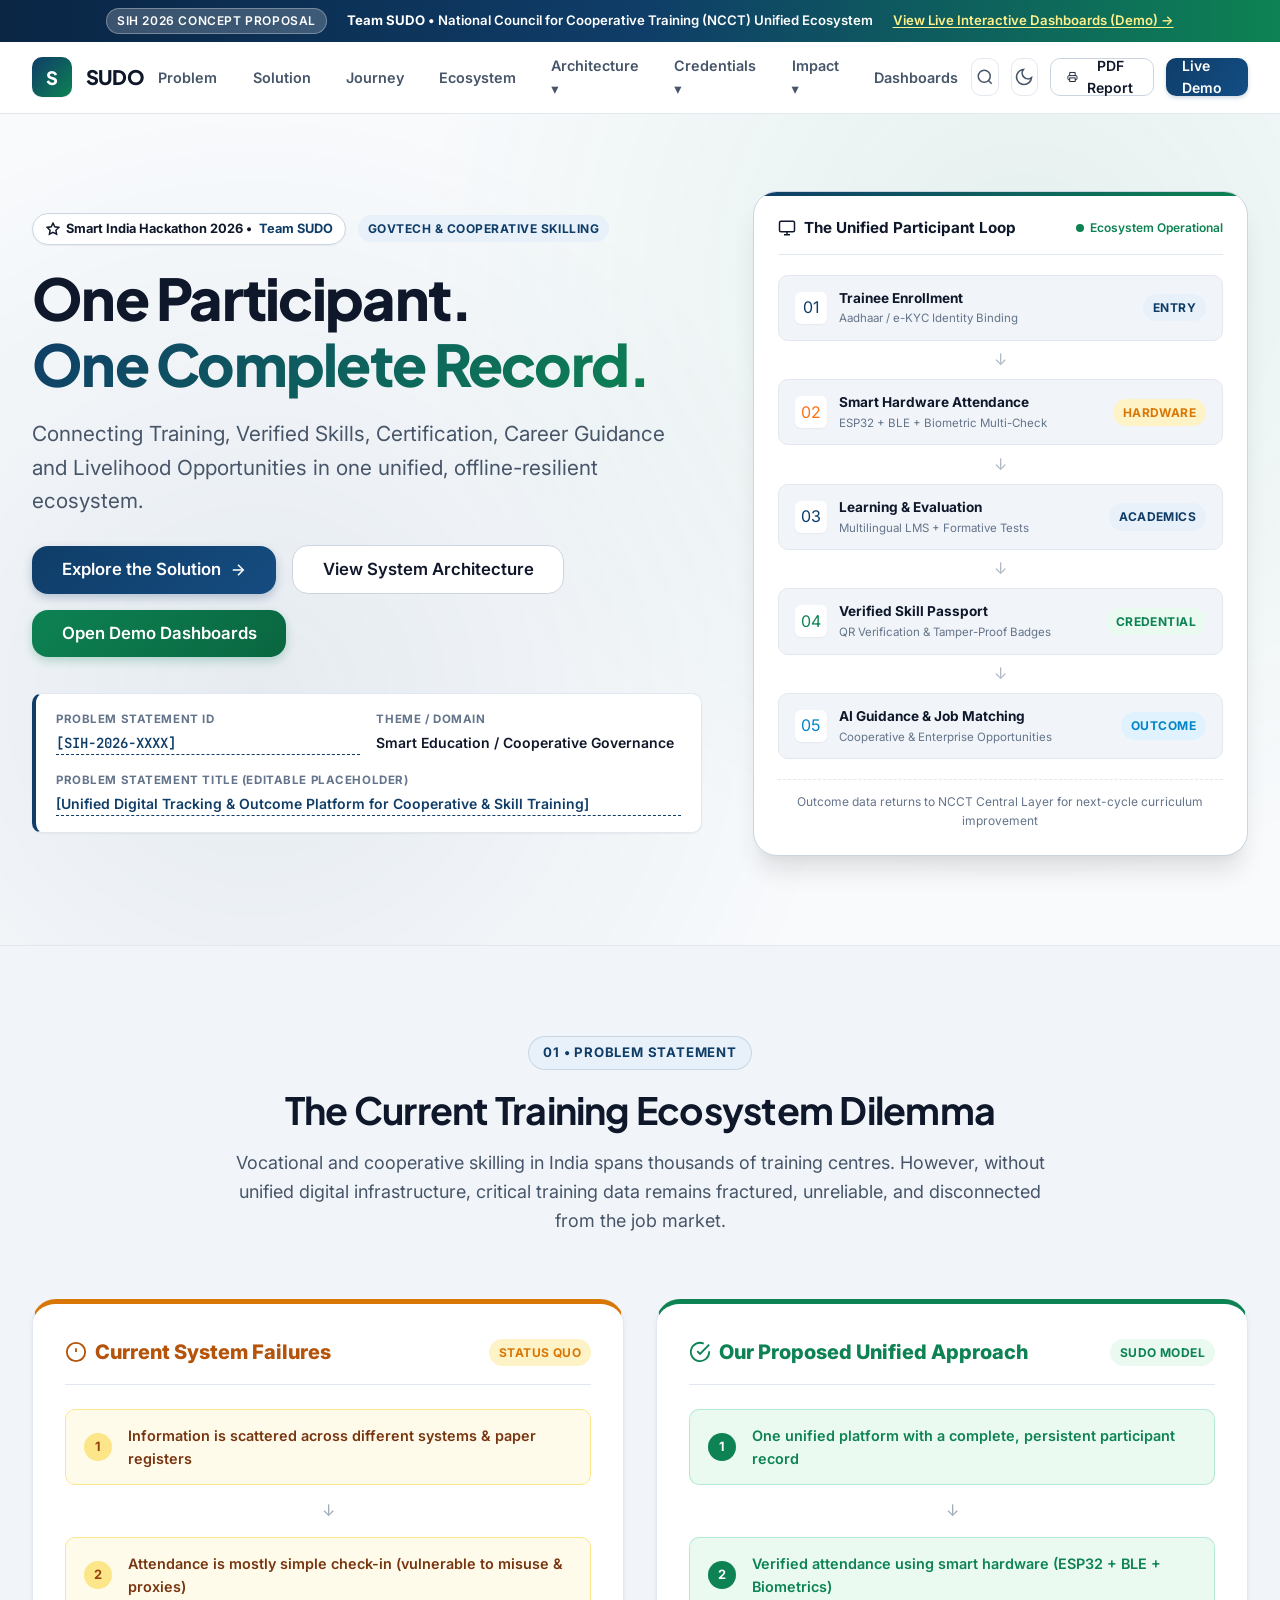
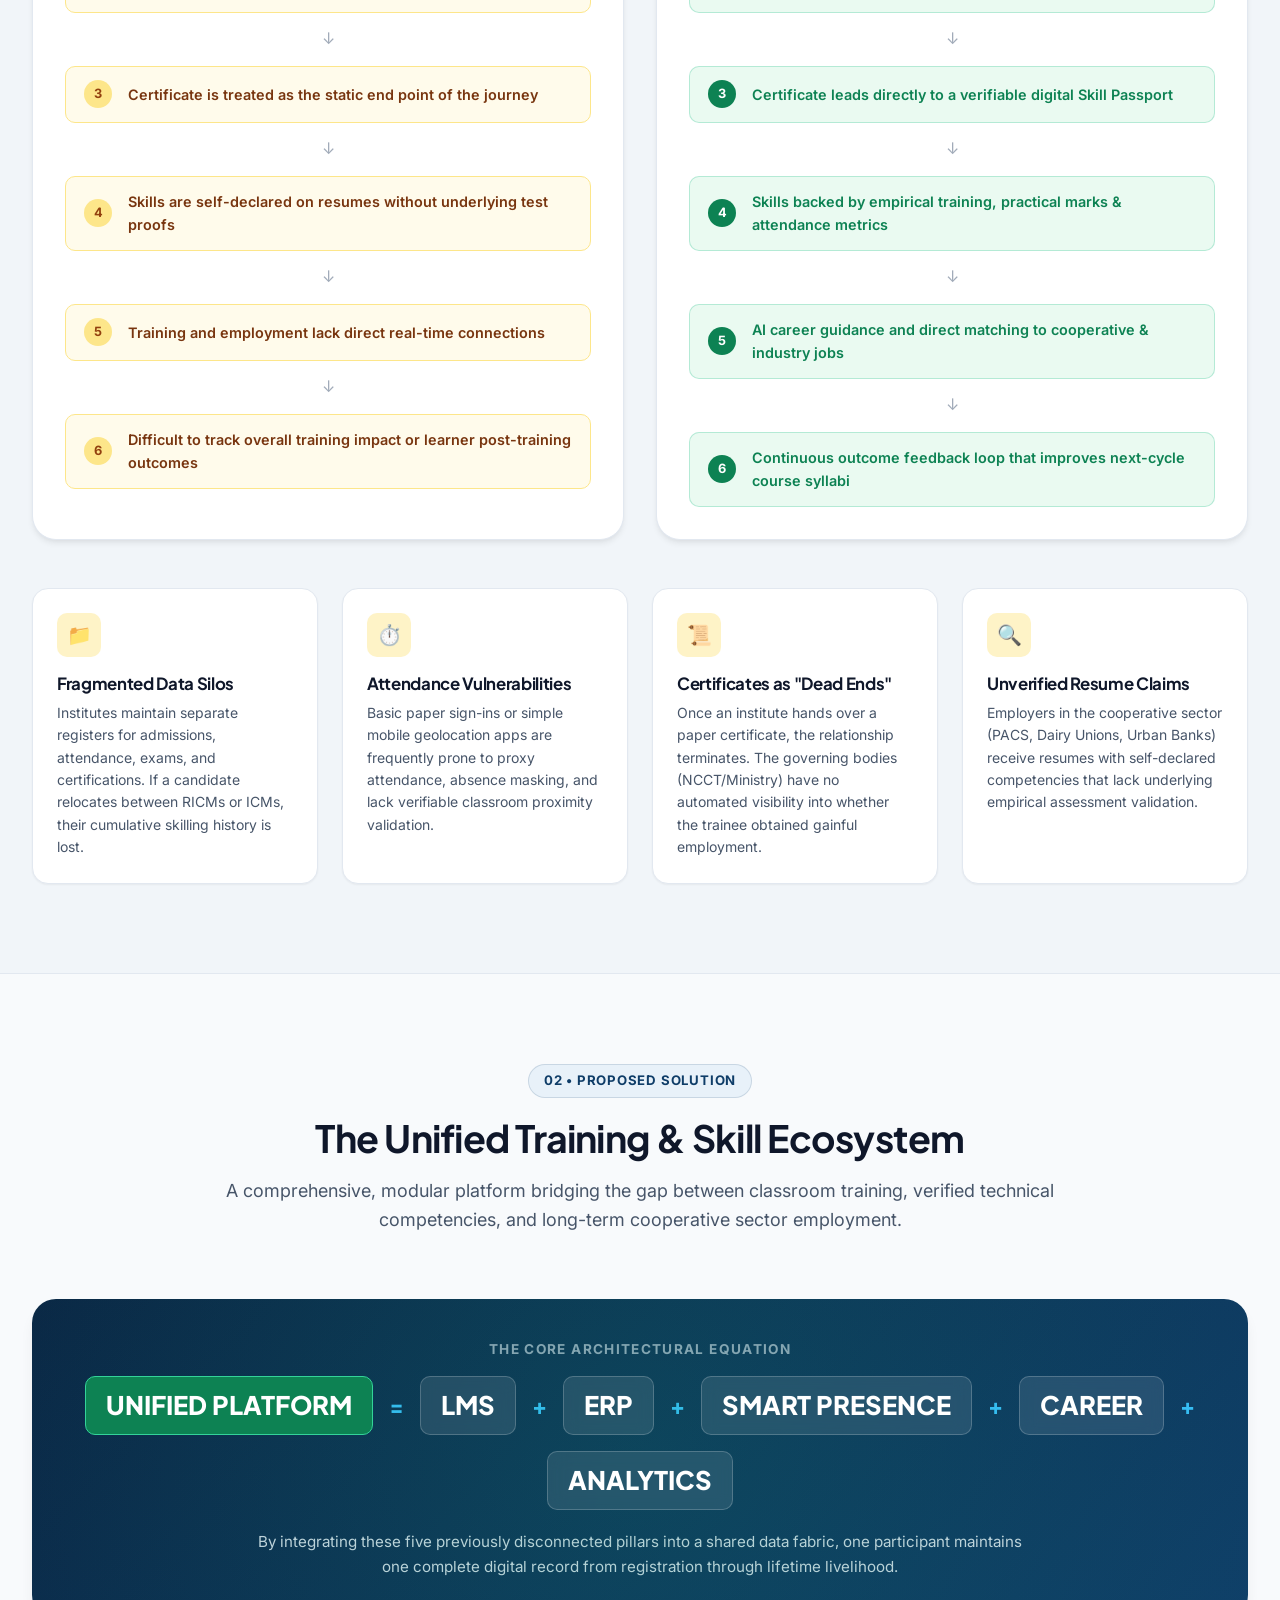
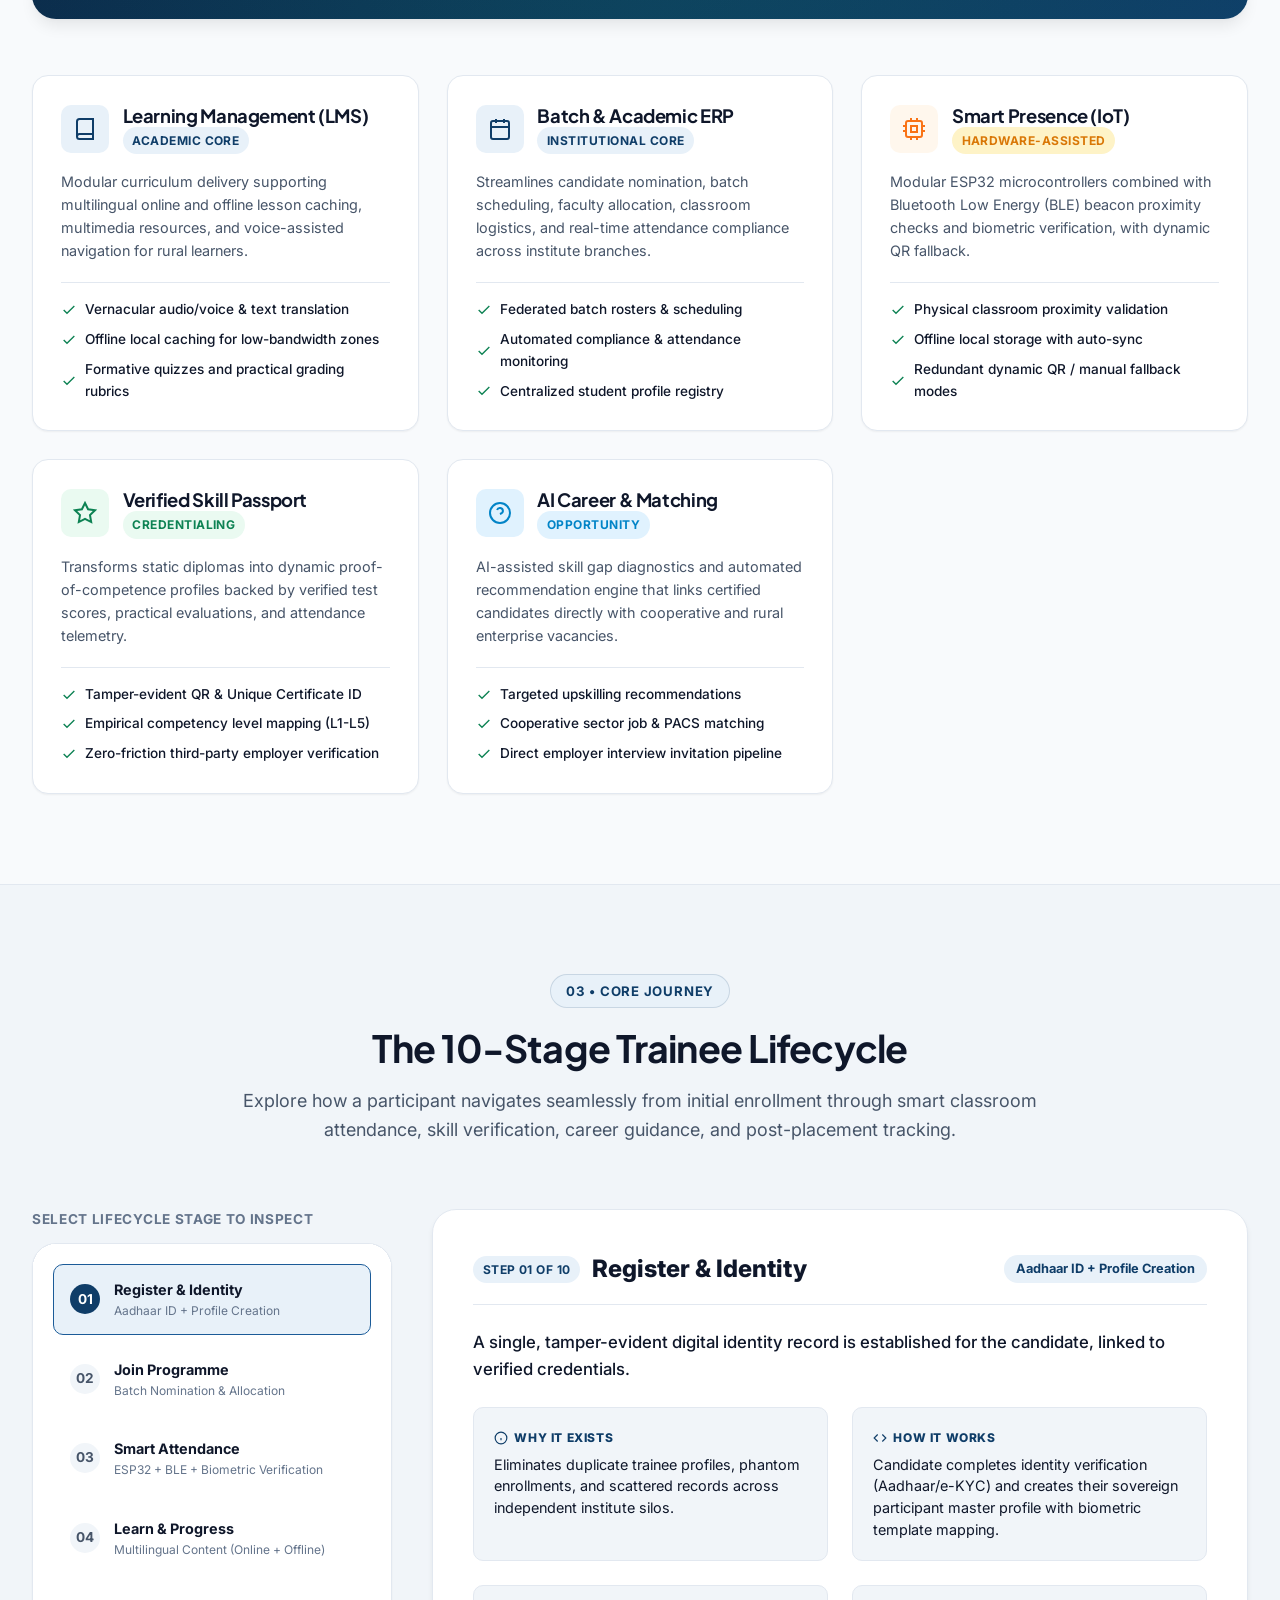
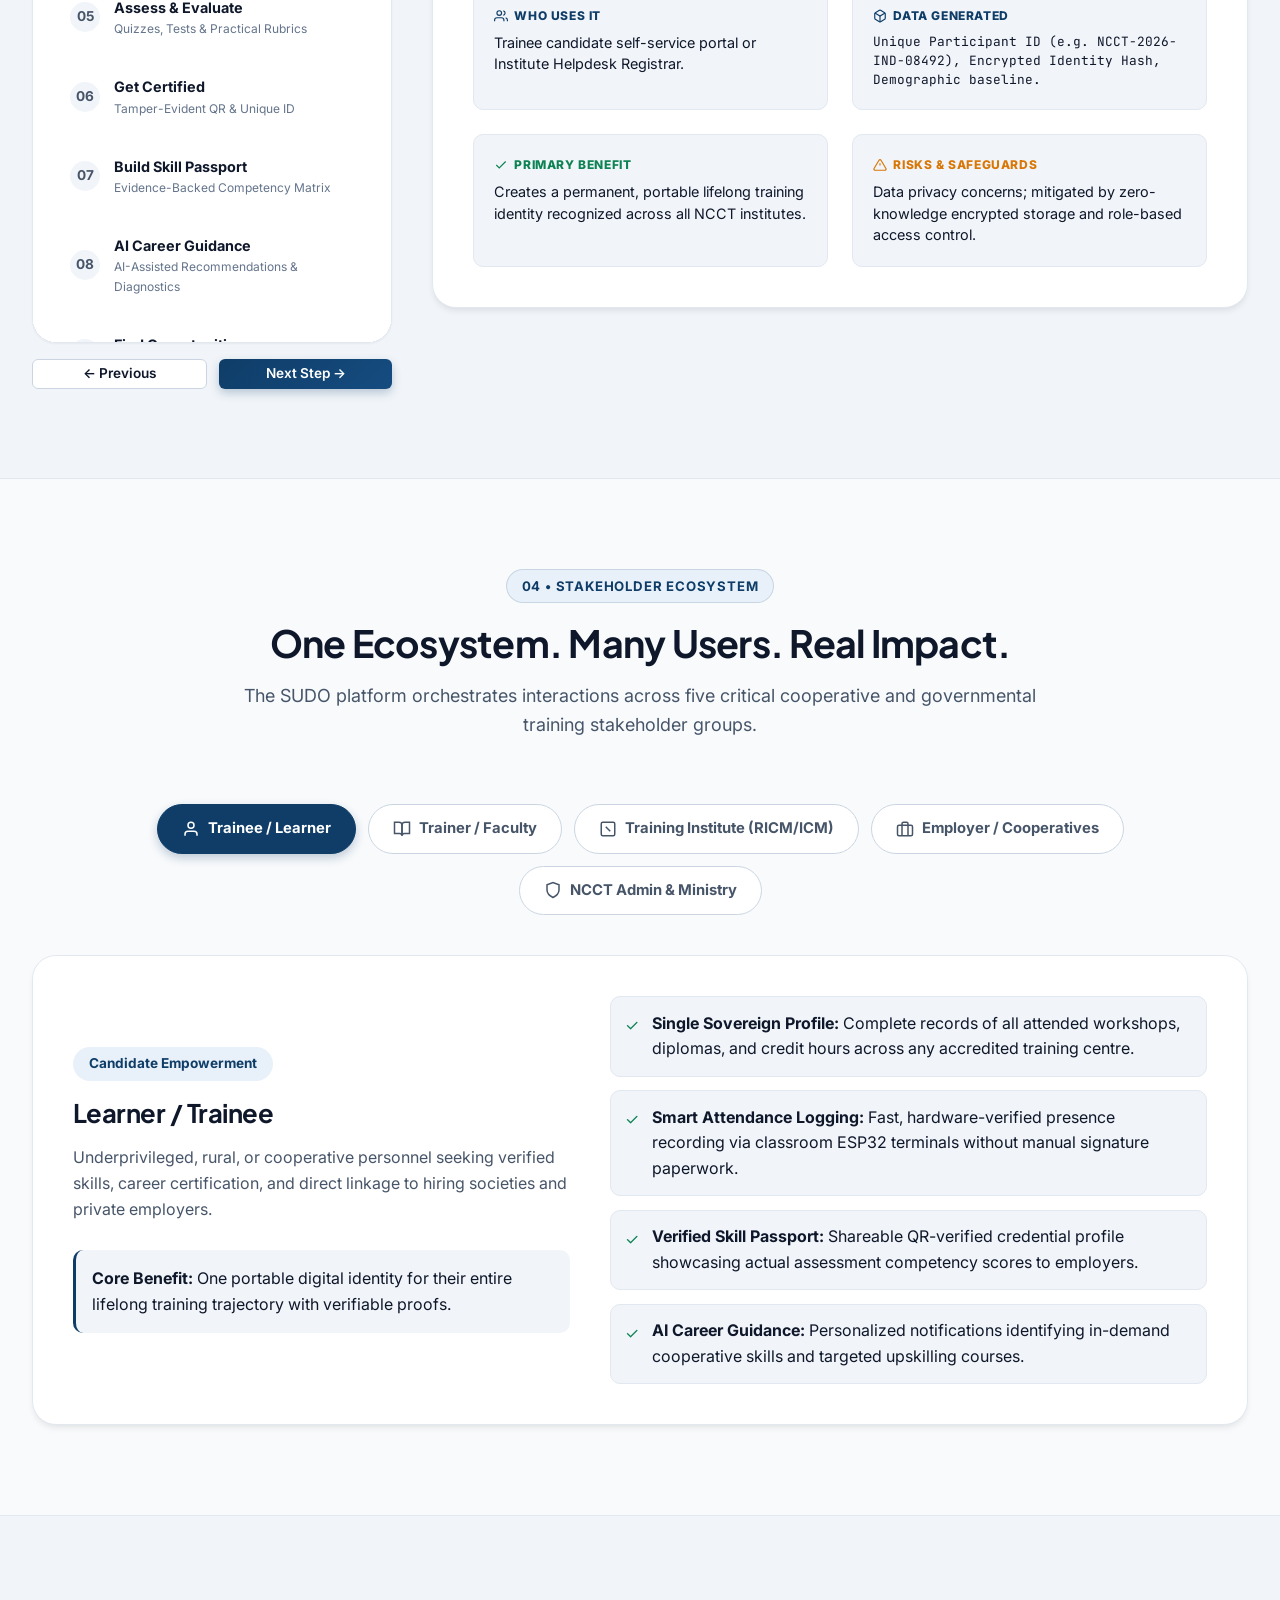
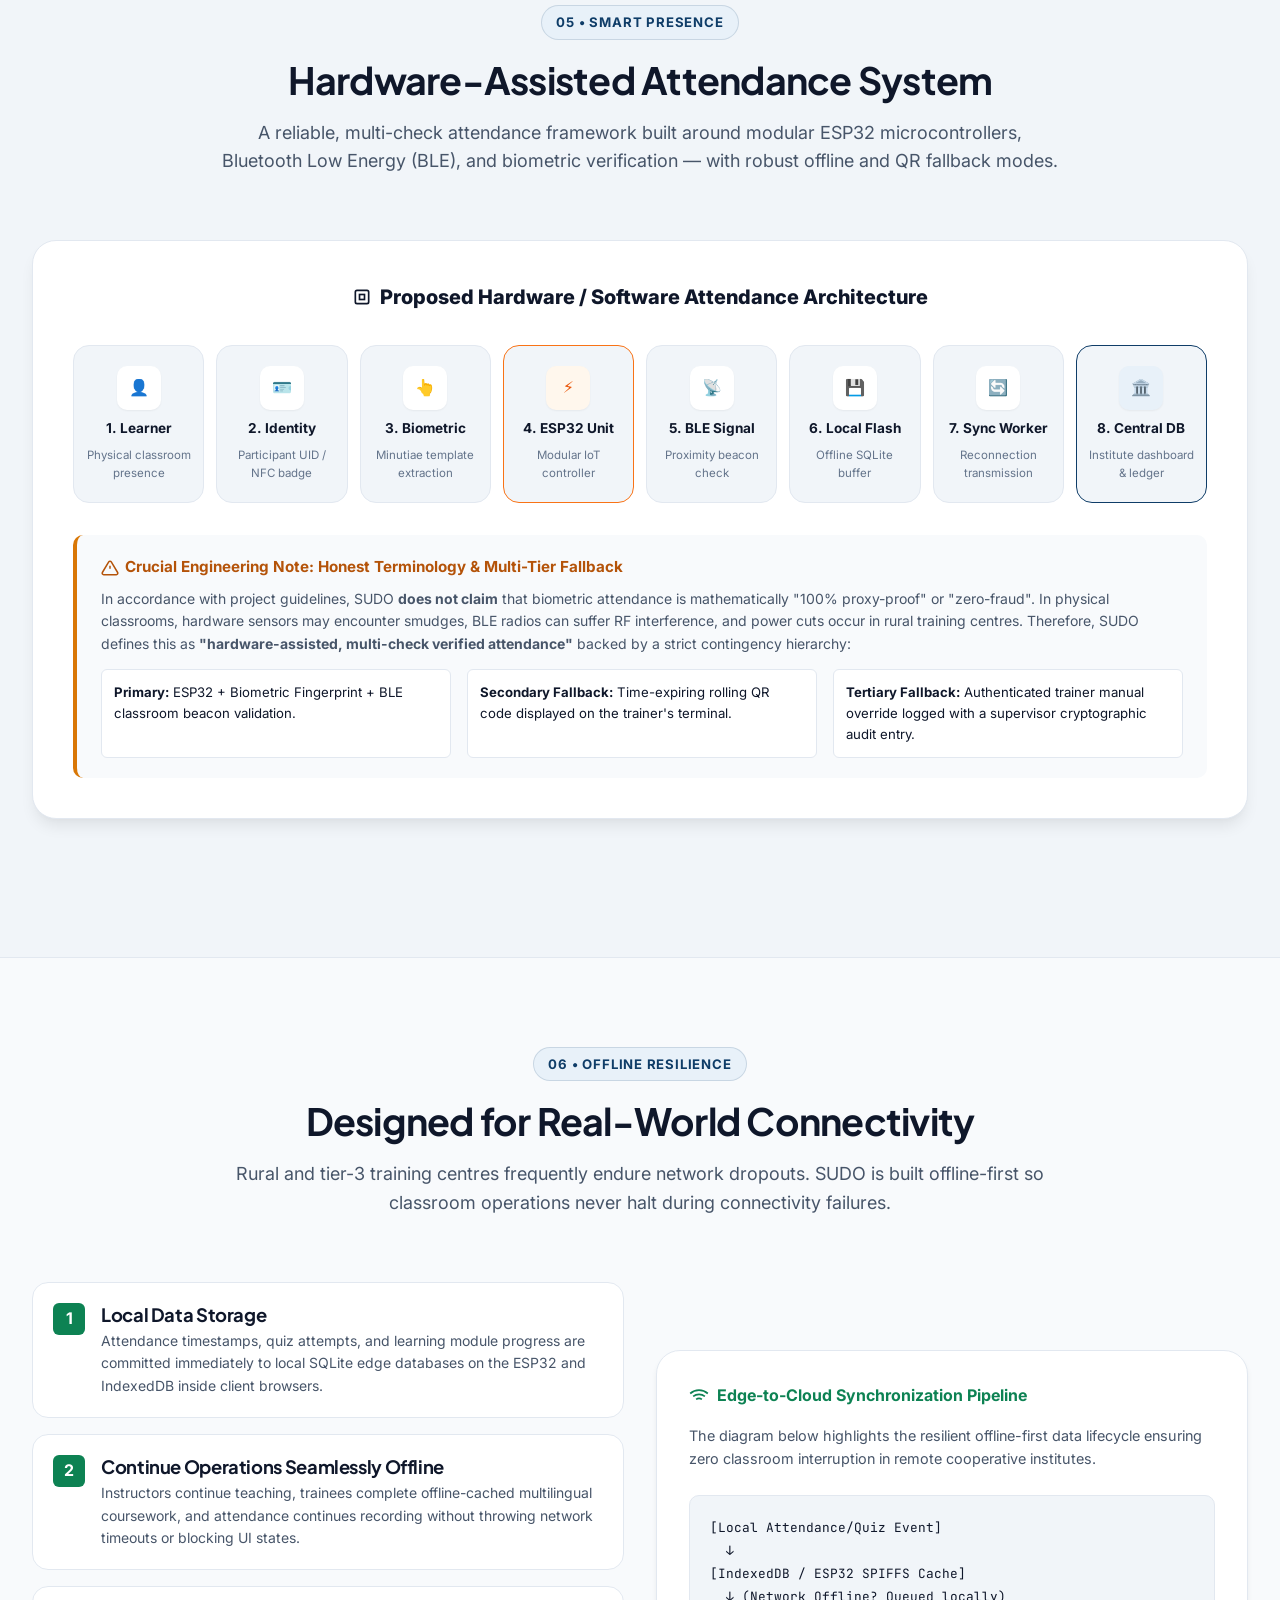
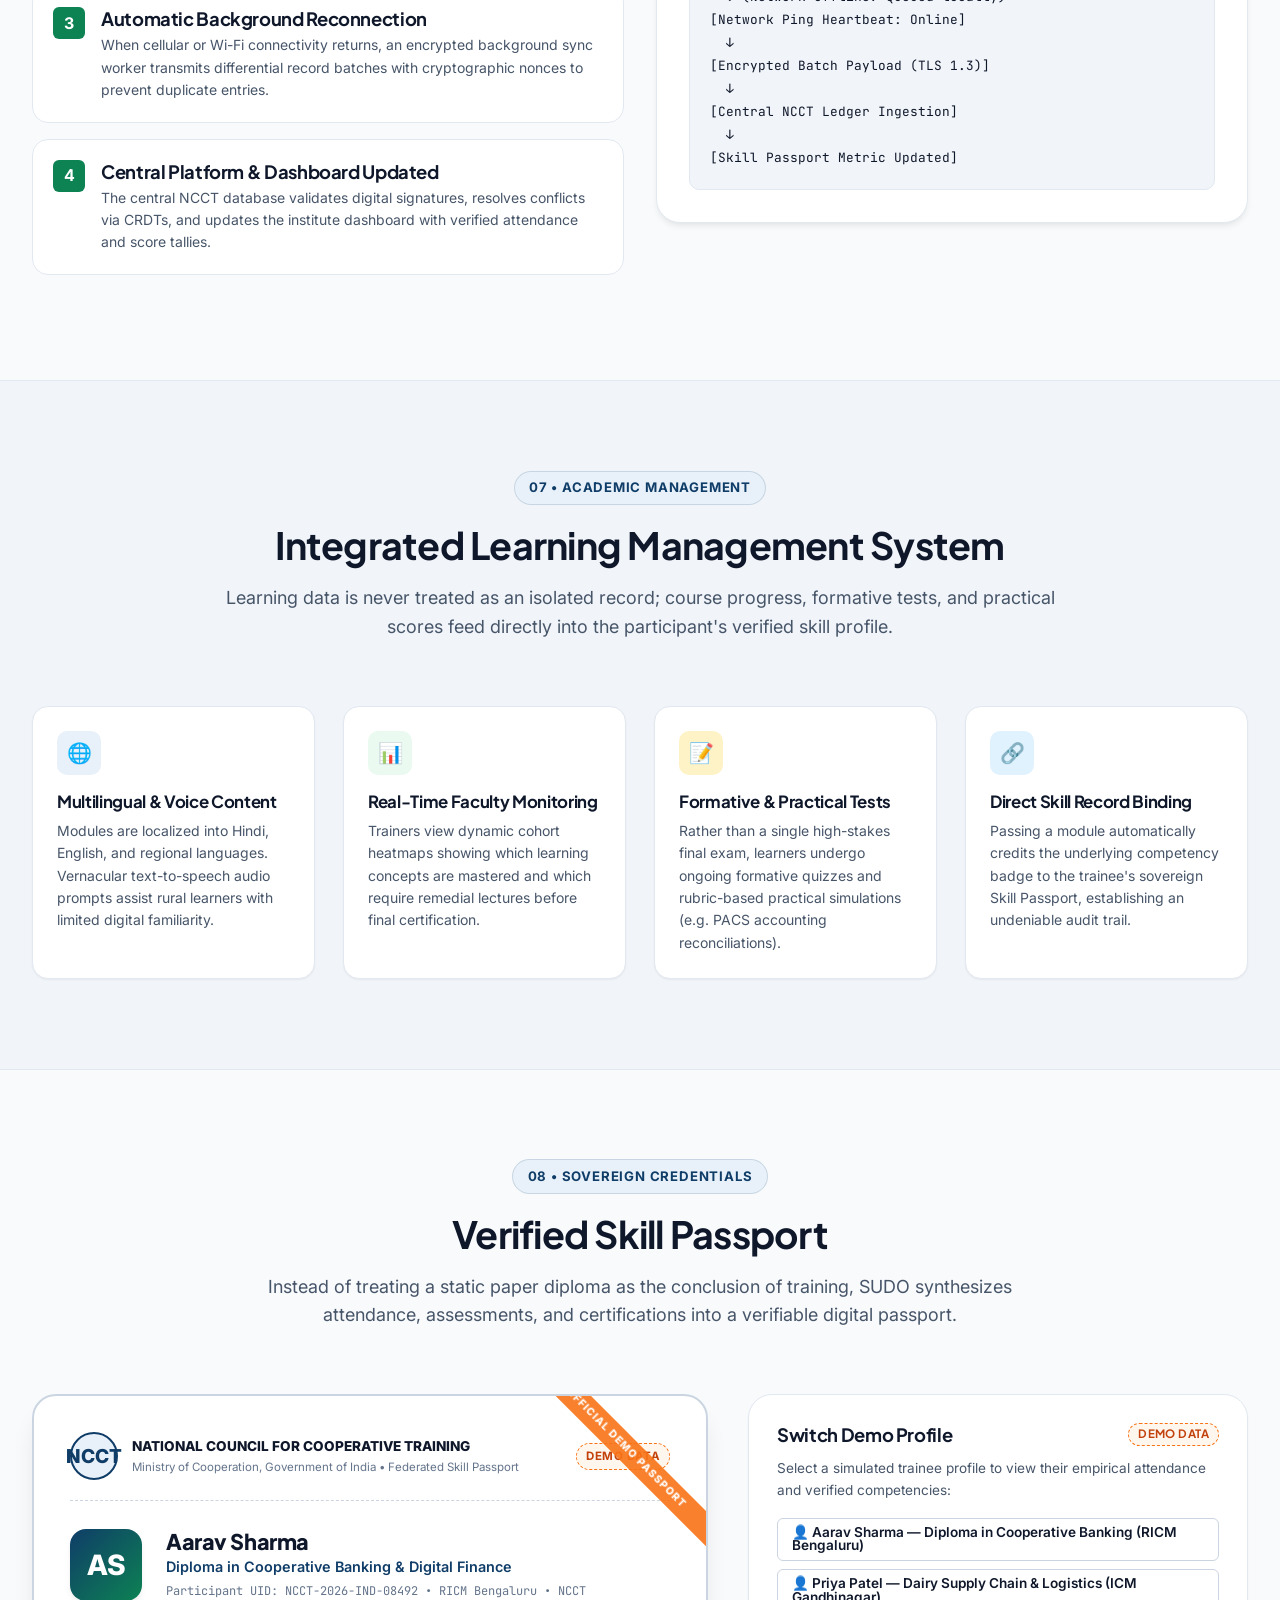
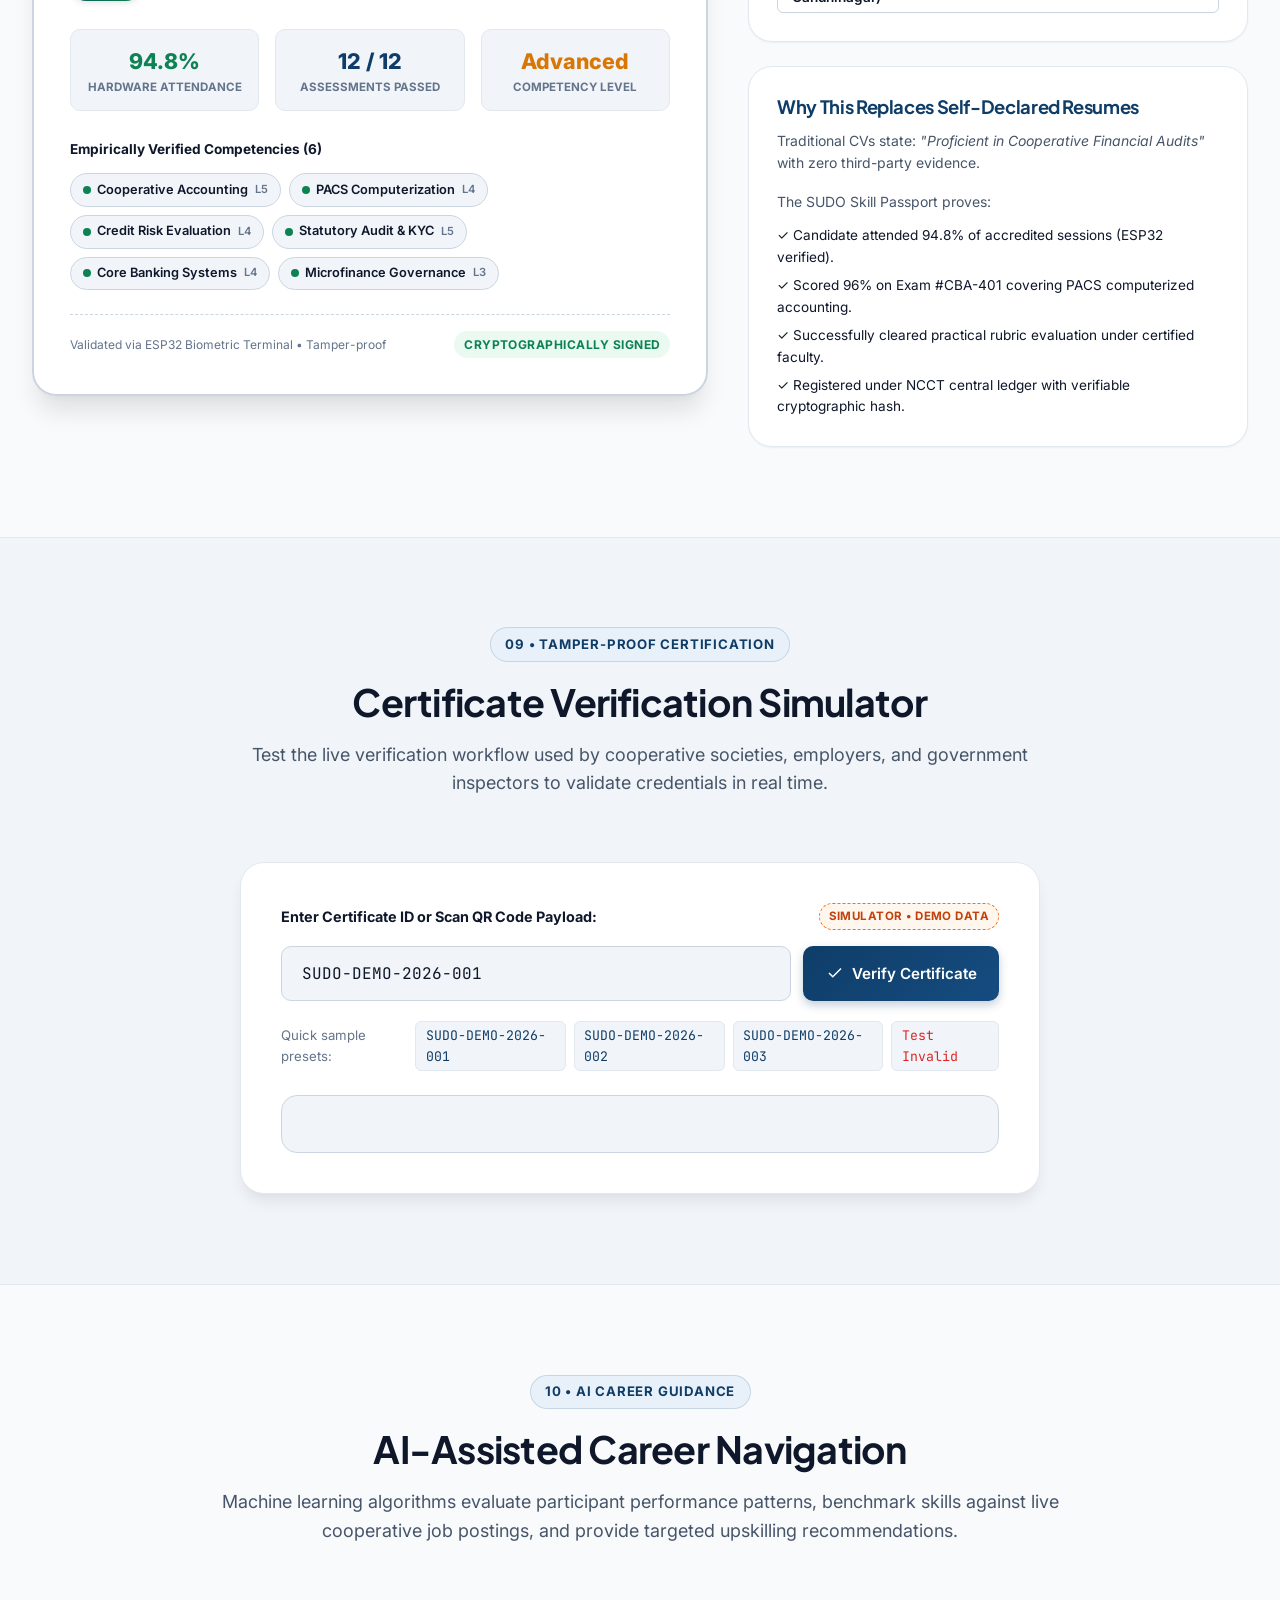
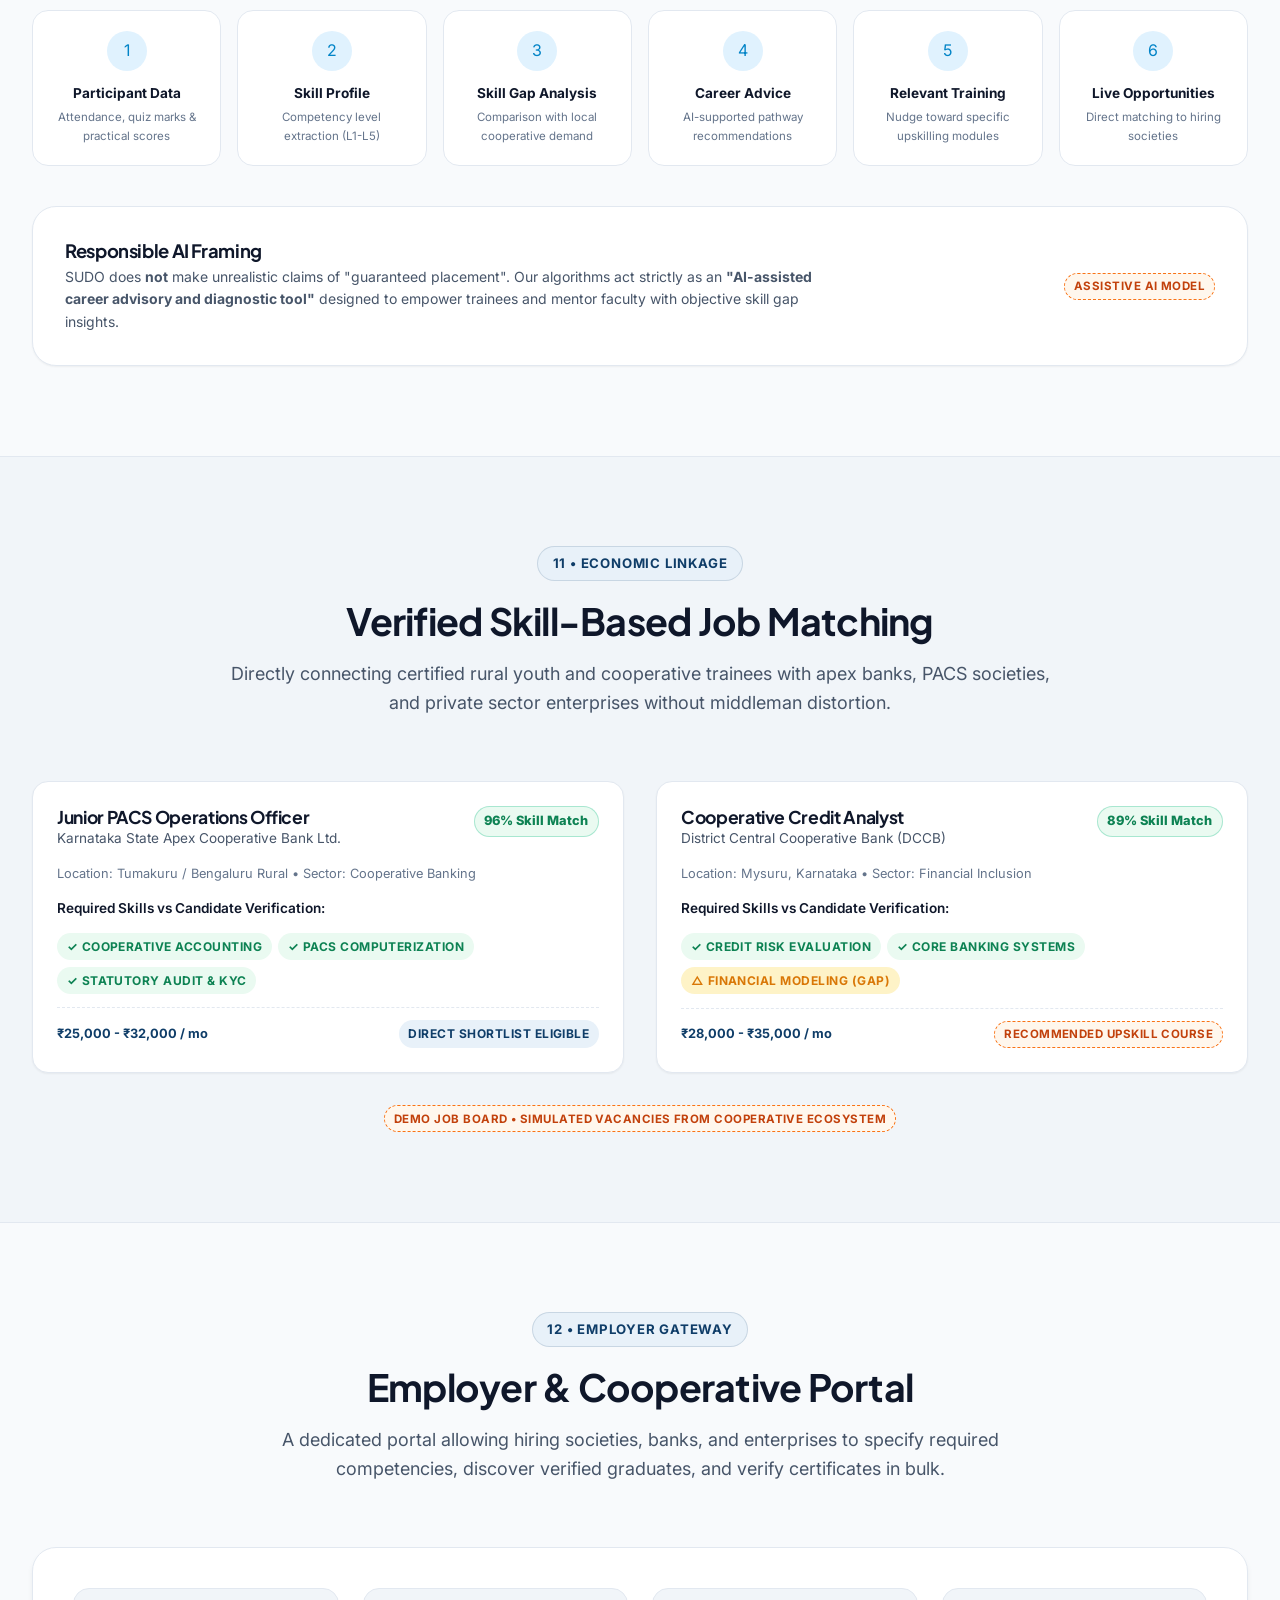
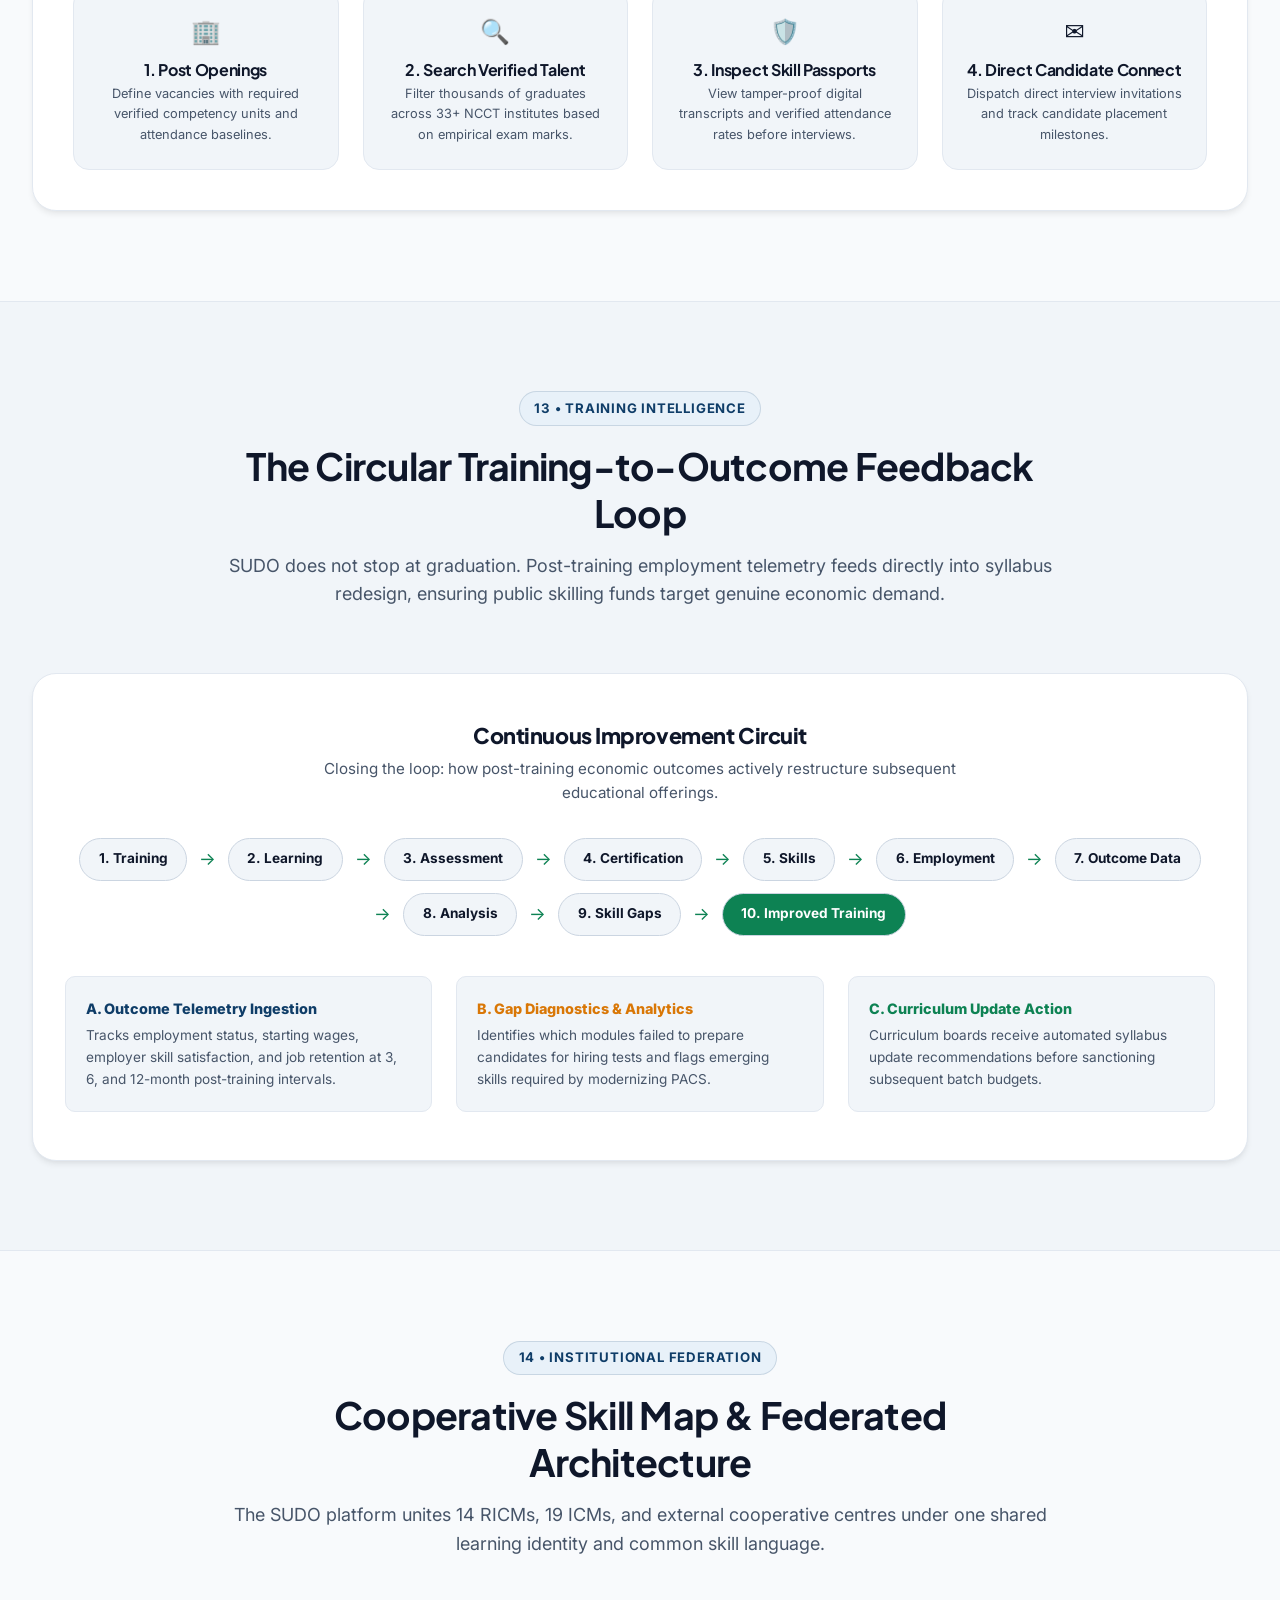
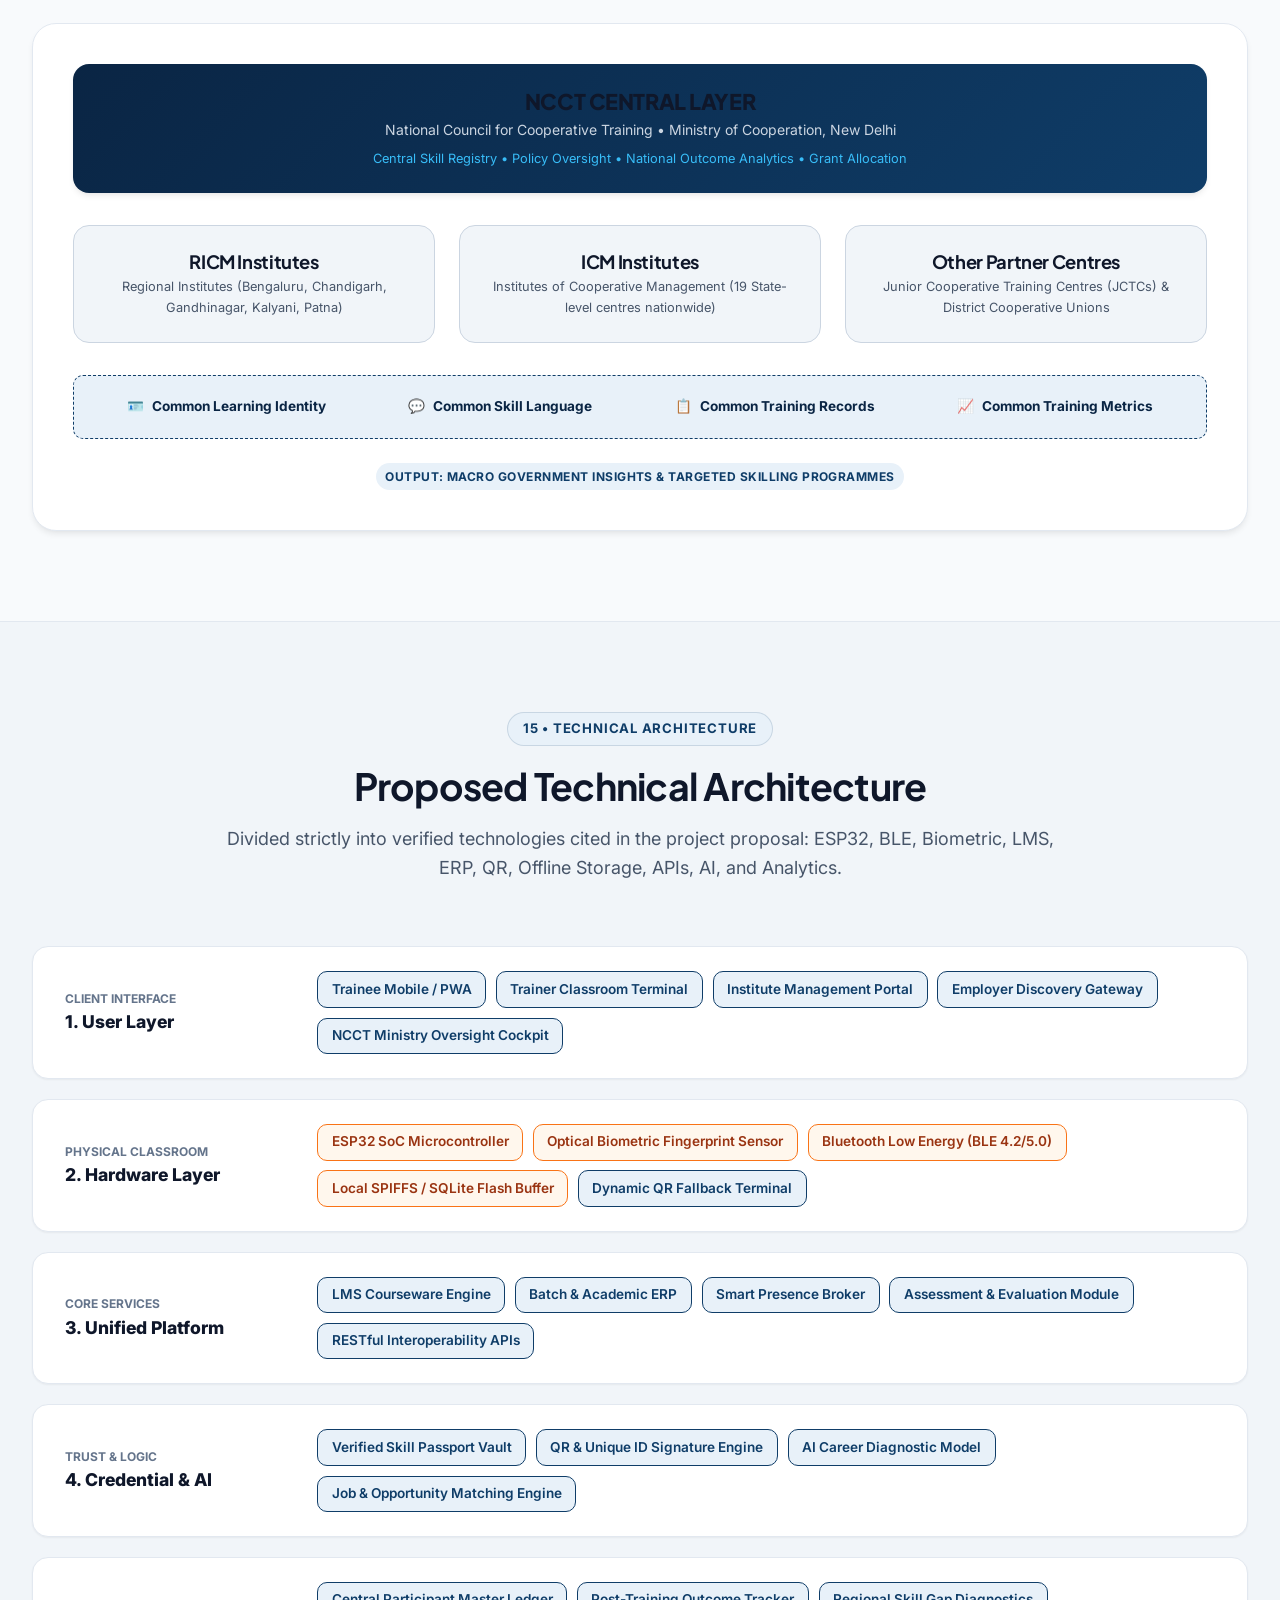
==== commit f280e468: "update" ====
--- a/index.html
+++ b/index.html
@@ -35,7 +35,6 @@
         <a href="#hero" class="brand-logo-icon">S</a>
         <div class="brand-text">
           <span class="brand-name">SUDO</span>
-          <span class="brand-sub">SIH 2026 • Unified Training Platform</span>
         </div>
       </div>
 
@@ -191,6 +190,7 @@
         </button>
         <button class="drawer-close-btn" id="closeMobileNav" aria-label="Close Navigation Menu">✕</button>
       </div>
+    </div>
 
     <div class="drawer-content">
       <div class="drawer-group">
@@ -2338,36 +2338,38 @@
                 <span>Early Academic & Attendance Support Alerts</span>
                 <span class="badge badge-amber">Action Required</span>
               </div>
-              <table class="data-table">
-                <thead>
-                  <tr>
-                    <th>Candidate Name</th>
-                    <th>Diagnosed Issue</th>
-                    <th>Recommended Intervention</th>
-                    <th>Action</th>
-                  </tr>
-                </thead>
-                <tbody>
-                  <tr>
-                    <td><strong>Karan Singhal</strong></td>
-                    <td>Attendance dropped to 72% in past 10 days (BLE Log)</td>
-                    <td>Trigger Counselor Check-in</td>
-                    <td><button class="btn btn-outline btn-sm">Schedule Call</button></td>
-                  </tr>
-                  <tr>
-                    <td><strong>Sunita Mahajan</strong></td>
-                    <td>Scored 58% on "Statutory Cooperative Audit" Quiz</td>
-                    <td>Assign Remedial Video Lab</td>
-                    <td><button class="btn btn-outline btn-sm">Send Resource</button></td>
-                  </tr>
-                  <tr>
-                    <td><strong>Deepak Rawat</strong></td>
-                    <td>Missed 2 consecutive practical rubric evaluations</td>
-                    <td>Classroom Re-evaluation Session</td>
-                    <td><button class="btn btn-outline btn-sm">Schedule Retest</button></td>
-                  </tr>
-                </tbody>
-              </table>
+              <div class="data-table-wrapper">
+                <table class="data-table">
+                  <thead>
+                    <tr>
+                      <th>Candidate Name</th>
+                      <th>Diagnosed Issue</th>
+                      <th>Recommended Intervention</th>
+                      <th>Action</th>
+                    </tr>
+                  </thead>
+                  <tbody>
+                    <tr>
+                      <td><strong>Karan Singhal</strong></td>
+                      <td>Attendance dropped to 72% in past 10 days (BLE Log)</td>
+                      <td>Trigger Counselor Check-in</td>
+                      <td><button class="btn btn-outline btn-sm">Schedule Call</button></td>
+                    </tr>
+                    <tr>
+                      <td><strong>Sunita Mahajan</strong></td>
+                      <td>Scored 58% on "Statutory Cooperative Audit" Quiz</td>
+                      <td>Assign Remedial Video Lab</td>
+                      <td><button class="btn btn-outline btn-sm">Send Resource</button></td>
+                    </tr>
+                    <tr>
+                      <td><strong>Deepak Rawat</strong></td>
+                      <td>Missed 2 consecutive practical rubric evaluations</td>
+                      <td>Classroom Re-evaluation Session</td>
+                      <td><button class="btn btn-outline btn-sm">Schedule Retest</button></td>
+                    </tr>
+                  </tbody>
+                </table>
+              </div>
             </div>
           </div>
 
@@ -2409,47 +2411,49 @@
                 <span>Active Batch Operational Summary</span>
                 <span class="badge badge-primary">Campus View</span>
               </div>
-              <table class="data-table">
-                <thead>
-                  <tr>
-                    <th>Batch Code</th>
-                    <th>Course Programme</th>
-                    <th>Strength</th>
-                    <th>Attendance %</th>
-                    <th>Current Status</th>
-                  </tr>
-                </thead>
-                <tbody>
-                  <tr>
-                    <td>RICM-BLR-2026-B1</td>
-                    <td>Cooperative Banking & Digital Finance</td>
-                    <td>48</td>
-                    <td style="color: var(--color-secondary); font-weight: 700;">94.8%</td>
-                    <td><span class="badge badge-secondary">In Progress</span></td>
-                  </tr>
-                  <tr>
-                    <td>RICM-BLR-2026-B2</td>
-                    <td>PACS Computerization & ERP</td>
-                    <td>60</td>
-                    <td style="color: var(--color-secondary); font-weight: 700;">92.1%</td>
-                    <td><span class="badge badge-secondary">In Progress</span></td>
-                  </tr>
-                  <tr>
-                    <td>RICM-BLR-2026-D1</td>
-                    <td>Agri-Cooperative Marketing & Cold Chains</td>
-                    <td>45</td>
-                    <td style="font-weight: 700;">89.4%</td>
-                    <td><span class="badge badge-amber">Final Exams</span></td>
-                  </tr>
-                  <tr>
-                    <td>RICM-BLR-2026-E3</td>
-                    <td>Executive Training in Cooperative Law</td>
-                    <td>35</td>
-                    <td style="color: var(--color-secondary); font-weight: 700;">96.5%</td>
-                    <td><span class="badge badge-primary">Completed</span></td>
-                  </tr>
-                </tbody>
-              </table>
+              <div class="data-table-wrapper">
+                <table class="data-table">
+                  <thead>
+                    <tr>
+                      <th>Batch Code</th>
+                      <th>Course Programme</th>
+                      <th>Strength</th>
+                      <th>Attendance %</th>
+                      <th>Current Status</th>
+                    </tr>
+                  </thead>
+                  <tbody>
+                    <tr>
+                      <td>RICM-BLR-2026-B1</td>
+                      <td>Cooperative Banking & Digital Finance</td>
+                      <td>48</td>
+                      <td style="color: var(--color-secondary); font-weight: 700;">94.8%</td>
+                      <td><span class="badge badge-secondary">In Progress</span></td>
+                    </tr>
+                    <tr>
+                      <td>RICM-BLR-2026-B2</td>
+                      <td>PACS Computerization & ERP</td>
+                      <td>60</td>
+                      <td style="color: var(--color-secondary); font-weight: 700;">92.1%</td>
+                      <td><span class="badge badge-secondary">In Progress</span></td>
+                    </tr>
+                    <tr>
+                      <td>RICM-BLR-2026-D1</td>
+                      <td>Agri-Cooperative Marketing & Cold Chains</td>
+                      <td>45</td>
+                      <td style="font-weight: 700;">89.4%</td>
+                      <td><span class="badge badge-amber">Final Exams</span></td>
+                    </tr>
+                    <tr>
+                      <td>RICM-BLR-2026-E3</td>
+                      <td>Executive Training in Cooperative Law</td>
+                      <td>35</td>
+                      <td style="color: var(--color-secondary); font-weight: 700;">96.5%</td>
+                      <td><span class="badge badge-primary">Completed</span></td>
+                    </tr>
+                  </tbody>
+                </table>
+              </div>
             </div>
           </div>
 
@@ -2491,42 +2495,44 @@
                 <span>Zonal Skilling Telemetry & Outcome Rates</span>
                 <span class="badge badge-primary">National Audit</span>
               </div>
-              <table class="data-table">
-                <thead>
-                  <tr>
-                    <th>Geographic Zone</th>
-                    <th>Institutes Included</th>
-                    <th>Active Trainees</th>
-                    <th>Placement Outcome %</th>
-                  </tr>
-                </thead>
-                <tbody>
-                  <tr>
-                    <td>Southern Zone (Bengaluru, Chennai, Hyderabad)</td>
-                    <td>7 Centres</td>
-                    <td>3,420</td>
-                    <td style="color: var(--color-secondary); font-weight: 700;">84.2%</td>
-                  </tr>
-                  <tr>
-                    <td>Western Zone (Gandhinagar, Pune, Nagpur)</td>
-                    <td>6 Centres</td>
-                    <td>2,980</td>
-                    <td style="color: var(--color-secondary); font-weight: 700;">81.6%</td>
-                  </tr>
-                  <tr>
-                    <td>Northern Zone (Chandigarh, Lucknow, Dehradun)</td>
-                    <td>8 Centres</td>
-                    <td>3,810</td>
-                    <td style="font-weight: 700;">76.8%</td>
-                  </tr>
-                  <tr>
-                    <td>Eastern & North-East Zone (Kolkata, Guwahati, Patna)</td>
-                    <td>12 Centres</td>
-                    <td>4,610</td>
-                    <td style="font-weight: 700;">73.1%</td>
-                  </tr>
-                </tbody>
-              </table>
+              <div class="data-table-wrapper">
+                <table class="data-table">
+                  <thead>
+                    <tr>
+                      <th>Geographic Zone</th>
+                      <th>Institutes Included</th>
+                      <th>Active Trainees</th>
+                      <th>Placement Outcome %</th>
+                    </tr>
+                  </thead>
+                  <tbody>
+                    <tr>
+                      <td>Southern Zone (Bengaluru, Chennai, Hyderabad)</td>
+                      <td>7 Centres</td>
+                      <td>3,420</td>
+                      <td style="color: var(--color-secondary); font-weight: 700;">84.2%</td>
+                    </tr>
+                    <tr>
+                      <td>Western Zone (Gandhinagar, Pune, Nagpur)</td>
+                      <td>6 Centres</td>
+                      <td>2,980</td>
+                      <td style="color: var(--color-secondary); font-weight: 700;">81.6%</td>
+                    </tr>
+                    <tr>
+                      <td>Northern Zone (Chandigarh, Lucknow, Dehradun)</td>
+                      <td>8 Centres</td>
+                      <td>3,810</td>
+                      <td style="font-weight: 700;">76.8%</td>
+                    </tr>
+                    <tr>
+                      <td>Eastern & North-East Zone (Kolkata, Guwahati, Patna)</td>
+                      <td>12 Centres</td>
+                      <td>4,610</td>
+                      <td style="font-weight: 700;">73.1%</td>
+                    </tr>
+                  </tbody>
+                </table>
+              </div>
             </div>
           </div>
 
@@ -2568,47 +2574,49 @@
                 <span>Top Matched Candidates for "Junior PACS Operations Officer"</span>
                 <span class="badge badge-secondary">Verified Profiles</span>
               </div>
-              <table class="data-table">
-                <thead>
-                  <tr>
-                    <th>Candidate Name</th>
-                    <th>Participant UID</th>
-                    <th>Skill Match</th>
-                    <th>Training Institute</th>
-                    <th>Action</th>
-                  </tr>
-                </thead>
-                <tbody>
-                  <tr>
-                    <td><strong>Aarav Sharma</strong></td>
-                    <td class="mono">NCCT-2026-IND-08492</td>
-                    <td style="color: var(--color-secondary); font-weight: 700;">96%</td>
-                    <td>RICM Bengaluru</td>
-                    <td><button class="btn btn-primary btn-sm">View Passport</button></td>
-                  </tr>
-                  <tr>
-                    <td><strong>Meenakshi Sundaram</strong></td>
-                    <td class="mono">NCCT-2026-IND-08503</td>
-                    <td style="color: var(--color-secondary); font-weight: 700;">94%</td>
-                    <td>RICM Bengaluru</td>
-                    <td><button class="btn btn-primary btn-sm">View Passport</button></td>
-                  </tr>
-                  <tr>
-                    <td><strong>Ravi Teja</strong></td>
-                    <td class="mono">NCCT-2026-IND-08611</td>
-                    <td style="font-weight: 700;">91%</td>
-                    <td>ICM Hyderabad</td>
-                    <td><button class="btn btn-outline btn-sm">Under Review</button></td>
-                  </tr>
-                  <tr>
-                    <td><strong>Sunita Mahajan</strong></td>
-                    <td class="mono">NCCT-2026-IND-08544</td>
-                    <td style="font-weight: 700;">87%</td>
-                    <td>RICM Bengaluru</td>
-                    <td><button class="btn btn-outline btn-sm">Invite Interview</button></td>
-                  </tr>
-                </tbody>
-              </table>
+              <div class="data-table-wrapper">
+                <table class="data-table">
+                  <thead>
+                    <tr>
+                      <th>Candidate Name</th>
+                      <th>Participant UID</th>
+                      <th>Skill Match</th>
+                      <th>Training Institute</th>
+                      <th>Action</th>
+                    </tr>
+                  </thead>
+                  <tbody>
+                    <tr>
+                      <td><strong>Aarav Sharma</strong></td>
+                      <td class="mono">NCCT-2026-IND-08492</td>
+                      <td style="color: var(--color-secondary); font-weight: 700;">96%</td>
+                      <td>RICM Bengaluru</td>
+                      <td><button class="btn btn-primary btn-sm">View Passport</button></td>
+                    </tr>
+                    <tr>
+                      <td><strong>Meenakshi Sundaram</strong></td>
+                      <td class="mono">NCCT-2026-IND-08503</td>
+                      <td style="color: var(--color-secondary); font-weight: 700;">94%</td>
+                      <td>RICM Bengaluru</td>
+                      <td><button class="btn btn-primary btn-sm">View Passport</button></td>
+                    </tr>
+                    <tr>
+                      <td><strong>Ravi Teja</strong></td>
+                      <td class="mono">NCCT-2026-IND-08611</td>
+                      <td style="font-weight: 700;">91%</td>
+                      <td>ICM Hyderabad</td>
+                      <td><button class="btn btn-outline btn-sm">Under Review</button></td>
+                    </tr>
+                    <tr>
+                      <td><strong>Sunita Mahajan</strong></td>
+                      <td class="mono">NCCT-2026-IND-08544</td>
+                      <td style="font-weight: 700;">87%</td>
+                      <td>RICM Bengaluru</td>
+                      <td><button class="btn btn-outline btn-sm">Invite Interview</button></td>
+                    </tr>
+                  </tbody>
+                </table>
+              </div>
             </div>
           </div>
         </div>
--- a/css/style.css
+++ b/css/style.css
@@ -100,7 +100,9 @@
 }
 
 /* Base Resets */
-*, *::before, *::after {
+*,
+*::before,
+*::after {
   box-sizing: border-box;
   margin: 0;
   padding: 0;
@@ -128,7 +130,7 @@
 }
 
 /* ==========================================================================
-   SMOOTH THEME TRANSITION & VIEW TRANSITIONS
+   SMOOTH THEME TRA NSITION & VIEW TRANSITIONS
    ========================================================================== */
 
 /* Active theme transition class applied to html during toggle */
@@ -137,11 +139,11 @@
 html.theme-transitioning *::before,
 html.theme-transitioning *::after {
   transition: background-color 0.45s cubic-bezier(0.16, 1, 0.3, 1),
-              color 0.35s cubic-bezier(0.16, 1, 0.3, 1),
-              border-color 0.4s cubic-bezier(0.16, 1, 0.3, 1),
-              box-shadow 0.45s cubic-bezier(0.16, 1, 0.3, 1),
-              fill 0.35s cubic-bezier(0.16, 1, 0.3, 1),
-              stroke 0.35s cubic-bezier(0.16, 1, 0.3, 1) !important;
+    color 0.35s cubic-bezier(0.16, 1, 0.3, 1),
+    border-color 0.4s cubic-bezier(0.16, 1, 0.3, 1),
+    box-shadow 0.45s cubic-bezier(0.16, 1, 0.3, 1),
+    fill 0.35s cubic-bezier(0.16, 1, 0.3, 1),
+    stroke 0.35s cubic-bezier(0.16, 1, 0.3, 1) !important;
   transition-delay: 0s !important;
 }
 
@@ -174,9 +176,9 @@
 .modal-dialog,
 .mobile-nav-drawer {
   transition: background-color 0.35s cubic-bezier(0.16, 1, 0.3, 1),
-              border-color 0.35s cubic-bezier(0.16, 1, 0.3, 1),
-              box-shadow 0.35s cubic-bezier(0.16, 1, 0.3, 1),
-              color 0.3s cubic-bezier(0.16, 1, 0.3, 1);
+    border-color 0.35s cubic-bezier(0.16, 1, 0.3, 1),
+    box-shadow 0.35s cubic-bezier(0.16, 1, 0.3, 1),
+    color 0.3s cubic-bezier(0.16, 1, 0.3, 1);
 }
 
 /* Modern View Transitions API (Radial circular reveal) */
@@ -185,9 +187,11 @@
   animation: none;
   mix-blend-mode: normal;
 }
+
 ::view-transition-old(root) {
   z-index: 1;
 }
+
 ::view-transition-new(root) {
   z-index: 99999;
 }
@@ -198,9 +202,9 @@
   position: relative;
   overflow: hidden;
   transition: transform 0.3s cubic-bezier(0.34, 1.56, 0.64, 1),
-              background-color 0.25s ease,
-              border-color 0.25s ease,
-              box-shadow 0.25s ease;
+    background-color 0.25s ease,
+    border-color 0.25s ease,
+    box-shadow 0.25s ease;
 }
 
 #themeToggleBtn:hover,
@@ -228,7 +232,8 @@
   opacity: 0.2;
 }
 
-img, svg {
+img,
+svg {
   display: block;
   max-width: 100%;
 }
@@ -238,7 +243,10 @@
   text-decoration: none;
 }
 
-button, input, select, textarea {
+button,
+input,
+select,
+textarea {
   font-family: inherit;
   font-size: inherit;
   line-height: inherit;
@@ -251,14 +259,20 @@
   cursor: pointer;
 }
 
-ul, ol {
+ul,
+ol {
   list-style: none;
 }
 
 /* ==========================================================================
    TYPOGRAPHY
    ========================================================================== */
-h1, h2, h3, h4, h5, h6 {
+h1,
+h2,
+h3,
+h4,
+h5,
+h6 {
   font-family: var(--font-heading);
   font-weight: 700;
   line-height: 1.25;
@@ -266,10 +280,22 @@
   letter-spacing: -0.02em;
 }
 
-h1 { font-size: clamp(2rem, 4vw, 3.25rem); }
-h2 { font-size: clamp(1.65rem, 3vw, 2.35rem); }
-h3 { font-size: clamp(1.25rem, 2vw, 1.6rem); }
-h4 { font-size: 1.15rem; font-weight: 600; }
+h1 {
+  font-size: clamp(2rem, 4vw, 3.25rem);
+}
+
+h2 {
+  font-size: clamp(1.65rem, 3vw, 2.35rem);
+}
+
+h3 {
+  font-size: clamp(1.25rem, 2vw, 1.6rem);
+}
+
+h4 {
+  font-size: 1.15rem;
+  font-weight: 600;
+}
 
 p {
   color: var(--text-muted);
@@ -475,7 +501,8 @@
   transition: all var(--transition-fast);
 }
 
-.nav-link:hover, .nav-link.active {
+.nav-link:hover,
+.nav-link.active {
   color: var(--color-primary);
   background: var(--color-primary-subtle);
 }
@@ -667,11 +694,30 @@
   letter-spacing: 0.04em;
 }
 
-.badge-primary { background: var(--color-primary-subtle); color: var(--color-primary); }
-.badge-secondary { background: var(--color-secondary-subtle); color: var(--color-secondary); }
-.badge-amber { background: var(--color-accent-amber-light); color: var(--color-accent-amber); }
-.badge-red { background: var(--color-accent-red-subtle); color: var(--color-accent-red); }
-.badge-cyan { background: var(--color-accent-cyan-subtle); color: var(--color-accent-cyan); }
+.badge-primary {
+  background: var(--color-primary-subtle);
+  color: var(--color-primary);
+}
+
+.badge-secondary {
+  background: var(--color-secondary-subtle);
+  color: var(--color-secondary);
+}
+
+.badge-amber {
+  background: var(--color-accent-amber-light);
+  color: var(--color-accent-amber);
+}
+
+.badge-red {
+  background: var(--color-accent-red-subtle);
+  color: var(--color-accent-red);
+}
+
+.badge-cyan {
+  background: var(--color-accent-cyan-subtle);
+  color: var(--color-accent-cyan);
+}
 
 .badge-demo {
   background: #fff7ed;
@@ -694,8 +740,8 @@
   position: relative;
   padding: clamp(3rem, 6vw, 5.5rem) 0 clamp(3.5rem, 7vw, 6rem) 0;
   background: radial-gradient(circle at 80% 20%, rgba(13, 130, 83, 0.08) 0%, transparent 50%),
-              radial-gradient(circle at 20% 70%, rgba(15, 61, 104, 0.08) 0%, transparent 50%),
-              var(--bg-page);
+    radial-gradient(circle at 20% 70%, rgba(15, 61, 104, 0.08) 0%, transparent 50%),
+    var(--bg-page);
   border-bottom: 1px solid var(--border-light);
   overflow: hidden;
 }
@@ -872,9 +918,20 @@
 }
 
 @keyframes pulse {
-  0% { transform: scale(0.95); box-shadow: 0 0 0 0 rgba(16, 185, 129, 0.7); }
-  70% { transform: scale(1); box-shadow: 0 0 0 6px rgba(16, 185, 129, 0); }
-  100% { transform: scale(0.95); box-shadow: 0 0 0 0 rgba(16, 185, 129, 0); }
+  0% {
+    transform: scale(0.95);
+    box-shadow: 0 0 0 0 rgba(16, 185, 129, 0.7);
+  }
+
+  70% {
+    transform: scale(1);
+    box-shadow: 0 0 0 6px rgba(16, 185, 129, 0);
+  }
+
+  100% {
+    transform: scale(0.95);
+    box-shadow: 0 0 0 0 rgba(16, 185, 129, 0);
+  }
 }
 
 /* Hero Flow Diagram */
@@ -983,8 +1040,13 @@
   gap: 0.5rem;
 }
 
-.current .col-title { color: #b45309; }
-.solution .col-title { color: var(--color-secondary); }
+.current .col-title {
+  color: #b45309;
+}
+
+.solution .col-title {
+  color: var(--color-secondary);
+}
 
 .step-flow {
   display: flex;
@@ -1447,8 +1509,15 @@
 }
 
 @keyframes fadeIn {
-  from { opacity: 0; transform: translateY(8px); }
-  to { opacity: 1; transform: translateY(0); }
+  from {
+    opacity: 0;
+    transform: translateY(8px);
+  }
+
+  to {
+    opacity: 1;
+    transform: translateY(0);
+  }
 }
 
 .stakeholder-role-card {
@@ -2201,21 +2270,26 @@
    ========================================================================== */
 .data-table-wrapper {
   overflow-x: auto;
+  -webkit-overflow-scrolling: touch;
+  width: 100%;
+  max-width: 100%;
   background: var(--bg-surface);
   border: 1px solid var(--border-light);
   border-radius: var(--radius-xl);
   box-shadow: var(--shadow-sm);
-  margin-top: 2rem;
+  margin-top: 1.5rem;
 }
 
 .data-table {
   width: 100%;
+  min-width: 600px;
   border-collapse: collapse;
   text-align: left;
   font-size: 0.875rem;
 }
 
-.data-table th, .data-table td {
+.data-table th,
+.data-table td {
   padding: 1rem 1.25rem;
   border-bottom: 1px solid var(--border-light);
 }
@@ -2332,10 +2406,25 @@
   font-size: 1.35rem;
 }
 
-.f-icon.tech { background: var(--color-primary-subtle); color: var(--color-primary); }
-.f-icon.ops { background: var(--color-secondary-subtle); color: var(--color-secondary); }
-.f-icon.econ { background: var(--color-accent-amber-light); color: var(--color-accent-amber); }
-.f-icon.scale { background: var(--color-accent-cyan-subtle); color: var(--color-accent-cyan); }
+.f-icon.tech {
+  background: var(--color-primary-subtle);
+  color: var(--color-primary);
+}
+
+.f-icon.ops {
+  background: var(--color-secondary-subtle);
+  color: var(--color-secondary);
+}
+
+.f-icon.econ {
+  background: var(--color-accent-amber-light);
+  color: var(--color-accent-amber);
+}
+
+.f-icon.scale {
+  background: var(--color-accent-cyan-subtle);
+  color: var(--color-accent-cyan);
+}
 
 .f-list {
   display: flex;
@@ -2376,10 +2465,21 @@
   box-shadow: var(--shadow-sm);
 }
 
-.quad-card.social { border-top: 4px solid #3b82f6; }
-.quad-card.economic { border-top: 4px solid var(--color-secondary); }
-.quad-card.operational { border-top: 4px solid var(--color-primary); }
-.quad-card.educational { border-top: 4px solid #8b5cf6; }
+.quad-card.social {
+  border-top: 4px solid #3b82f6;
+}
+
+.quad-card.economic {
+  border-top: 4px solid var(--color-secondary);
+}
+
+.quad-card.operational {
+  border-top: 4px solid var(--color-primary);
+}
+
+.quad-card.educational {
+  border-top: 4px solid #8b5cf6;
+}
 
 .quad-title {
   font-size: 1.1rem;
@@ -2803,7 +2903,15 @@
    PRINT STYLES FOR EVALUATION & SUBMISSIONS
    ========================================================================== */
 @media print {
-  .top-banner, .navbar, .hero-ctas, .nav-actions, .dash-switch-nav, .verify-input-group, .icon-btn, .modal-overlay {
+
+  .top-banner,
+  .navbar,
+  .hero-ctas,
+  .nav-actions,
+  .dash-switch-nav,
+  .verify-input-group,
+  .icon-btn,
+  .modal-overlay {
     display: none !important;
   }
 
@@ -2824,47 +2932,6 @@
 
   .badge-demo::after {
     content: " (SIMULATED SAMPLE DATA)";
-  }
-}
-
-/* ==========================================================================
-   RESPONSIVE DESIGN (TABLETS & MOBILES)
-   ========================================================================== */
-@media (max-width: 1024px) {
-  .hero-grid {
-    grid-template-columns: 1fr;
-  }
-
-  .journey-container {
-    grid-template-columns: 1fr;
-  }
-
-  .journey-details-panel {
-    position: static;
-  }
-
-  .passport-demo-container {
-    grid-template-columns: 1fr;
-  }
-
-  .stakeholder-pane.active {
-    grid-template-columns: 1fr;
-  }
-
-  .dash-widgets-grid {
-    grid-template-columns: 1fr;
-  }
-
-  .problem-comparison-grid {
-    grid-template-columns: 1fr;
-  }
-
-  .job-matching-grid {
-    grid-template-columns: 1fr;
-  }
-
-  .footer-top {
-    grid-template-columns: 1fr 1fr;
   }
 }
 
@@ -2906,6 +2973,7 @@
   justify-content: space-between;
   border-bottom: 1px solid var(--border-light);
   background: var(--bg-surface);
+  flex-shrink: 0;
 }
 
 .drawer-brand {
@@ -2937,6 +3005,7 @@
 .drawer-content {
   flex: 1;
   overflow-y: auto;
+  -webkit-overflow-scrolling: touch;
   padding: 1rem 1.25rem 2rem 1.25rem;
   display: flex;
   flex-direction: column;
@@ -2997,13 +3066,14 @@
   padding: 1rem 1.5rem;
   border-top: 1px solid var(--border-light);
   background: var(--bg-surface-alt);
+  flex-shrink: 0;
 }
 
 /* ==========================================================================
-   RESPONSIVE DESIGN (TABLETS & MOBILES)
+   RESPONSIVE DESIGN (BREAKPOINTS)
    ========================================================================== */
 
-/* Breakpoint 1: Tablets & Laptops with dense navbar (<= 1120px) */
+/* Breakpoint 1: Dense Navbar & Compact Desktop (<= 1120px) */
 @media (max-width: 1120px) {
   .nav-menu {
     display: none !important;
@@ -3079,41 +3149,78 @@
     grid-template-columns: 1fr;
   }
 
+  .solution-pillars-grid {
+    grid-template-columns: repeat(auto-fit, minmax(280px, 1fr));
+  }
+
+  .risk-matrix-grid {
+    grid-template-columns: repeat(auto-fit, minmax(280px, 1fr));
+  }
+
   .footer-top {
     grid-template-columns: 1fr 1fr;
-  }
-}
-
-/* Breakpoint 3: Mobile Devices (<= 768px) */
+    gap: 2.5rem;
+  }
+}
+
+/* Breakpoint 3: Tablets & Phablets (<= 768px) */
 @media (max-width: 768px) {
   :root {
-    --nav-height: 64px;
+    --nav-height: 60px;
   }
 
   .section {
-    padding: 3rem 0;
+    padding: clamp(2.5rem, 5vw, 3.5rem) 0;
+  }
+
+  .section-header {
+    margin-bottom: 2.25rem;
+  }
+
+  .top-banner {
+    font-size: 0.75rem;
+    padding: 0.4rem 0.75rem;
+    gap: 0.6rem;
+    text-align: center;
+    line-height: 1.4;
+  }
+
+  .top-banner-badge {
+    font-size: 0.68rem;
+    padding: 0.1rem 0.5rem;
   }
 
   .hero {
-    padding: 2.5rem 0 3.5rem 0;
+    padding: 2.25rem 0 3.25rem 0;
   }
 
   .hero-title {
-    font-size: 2.25rem;
+    font-size: clamp(2rem, 5vw, 2.5rem);
   }
 
   .hero-ctas {
     flex-direction: column;
     align-items: stretch;
+    width: 100%;
   }
 
   .hero-ctas .btn {
     width: 100%;
   }
 
+  .journey-stepper {
+    max-height: 300px;
+    padding: 0.75rem;
+    gap: 0.35rem;
+  }
+
+  .journey-step-btn {
+    padding: 0.6rem 0.75rem;
+  }
+
   .formula-equation {
     gap: 0.5rem;
-    font-size: 1.05rem;
+    font-size: 1rem;
   }
 
   .formula-block {
@@ -3122,6 +3229,7 @@
 
   .deepdive-grid {
     grid-template-columns: 1fr;
+    gap: 1rem;
   }
 
   .arch-layer-card {
@@ -3132,6 +3240,14 @@
 
   .offline-grid {
     grid-template-columns: 1fr;
+    gap: 1.25rem;
+  }
+
+  .solution-pillars-grid,
+  .risk-matrix-grid,
+  .dash-stat-grid,
+  .dash-metrics-row {
+    grid-template-columns: 1fr;
   }
 
   .verify-input-group {
@@ -3140,6 +3256,10 @@
 
   .verify-input-group .btn {
     width: 100%;
+  }
+
+  .quick-verify-preset {
+    flex-wrap: wrap;
   }
 
   .fed-branch-grid {
@@ -3149,22 +3269,97 @@
   .fed-shared-standards {
     flex-direction: column;
     align-items: flex-start;
+    gap: 0.75rem;
   }
 
   .footer-top {
     grid-template-columns: 1fr;
     gap: 2rem;
   }
-}
-
-/* Breakpoint 4: Small Phones (<= 480px) */
+
+  .footer-bottom {
+    flex-direction: column;
+    gap: 1rem;
+    text-align: center;
+    align-items: center;
+  }
+}
+
+/* Breakpoint 4: Mobile Phones (<= 640px) */
+@media (max-width: 640px) {
+  .nav-container {
+    gap: 0.5rem;
+  }
+
+  .nav-actions {
+    gap: 0.35rem;
+  }
+
+  .nav-btn {
+    height: 34px;
+    padding: 0 0.75rem;
+    font-size: 0.8rem;
+  }
+
+  .icon-btn {
+    width: 34px;
+    height: 34px;
+  }
+
+  .brand-logo-icon {
+    width: 34px;
+    height: 34px;
+    font-size: 1rem;
+  }
+
+  .brand-name {
+    font-size: 1.15rem;
+  }
+
+  .passport-card {
+    padding: 1.25rem;
+  }
+
+  .passport-header {
+    flex-direction: column;
+    align-items: flex-start;
+    gap: 0.75rem;
+  }
+
+  .passport-profile-strip {
+    flex-direction: column;
+    align-items: flex-start;
+    gap: 0.85rem;
+  }
+
+  .dash-panel-card {
+    padding: 1.25rem;
+  }
+
+  .modal-dialog {
+    margin: 0.5rem;
+    max-height: 88vh;
+    border-radius: var(--radius-lg);
+  }
+
+  .modal-search-box {
+    padding: 0.75rem 1rem;
+  }
+}
+
+/* Breakpoint 5: Small Phones (<= 480px) */
 @media (max-width: 480px) {
+  .nav-actions .nav-btn-primary {
+    display: none !important;
+  }
+
   .hero-title {
-    font-size: 1.9rem;
+    font-size: 1.85rem;
   }
 
   .ps-card {
     grid-template-columns: 1fr;
+    padding: 0.85rem 1rem;
   }
 
   .passport-stats-grid {
@@ -3179,10 +3374,11 @@
   .stakeholder-tab-btn {
     width: 100%;
     justify-content: center;
-  }
-
-  .dash-metrics-row {
+    padding: 0.6rem 1rem;
+    font-size: 0.875rem;
+  }
+
+  .cert-meta-grid {
     grid-template-columns: 1fr;
   }
-}
-
+}
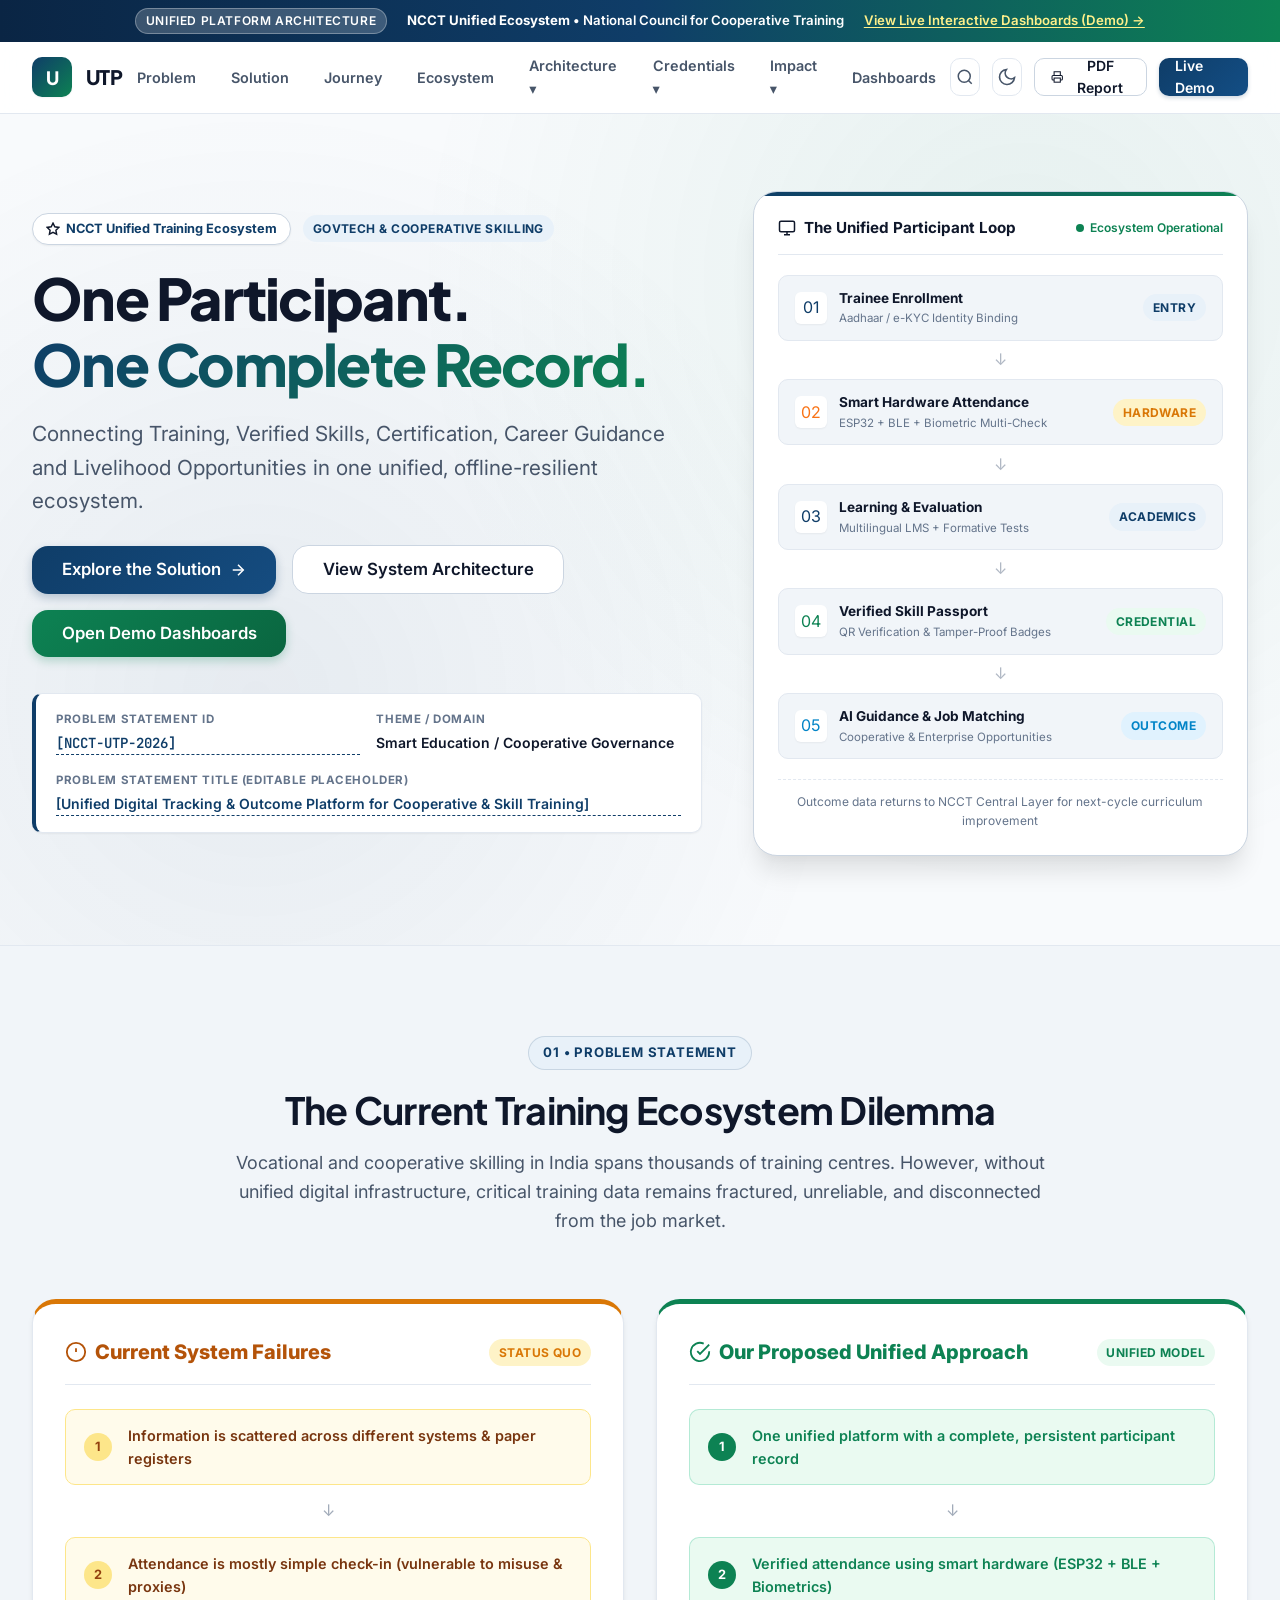
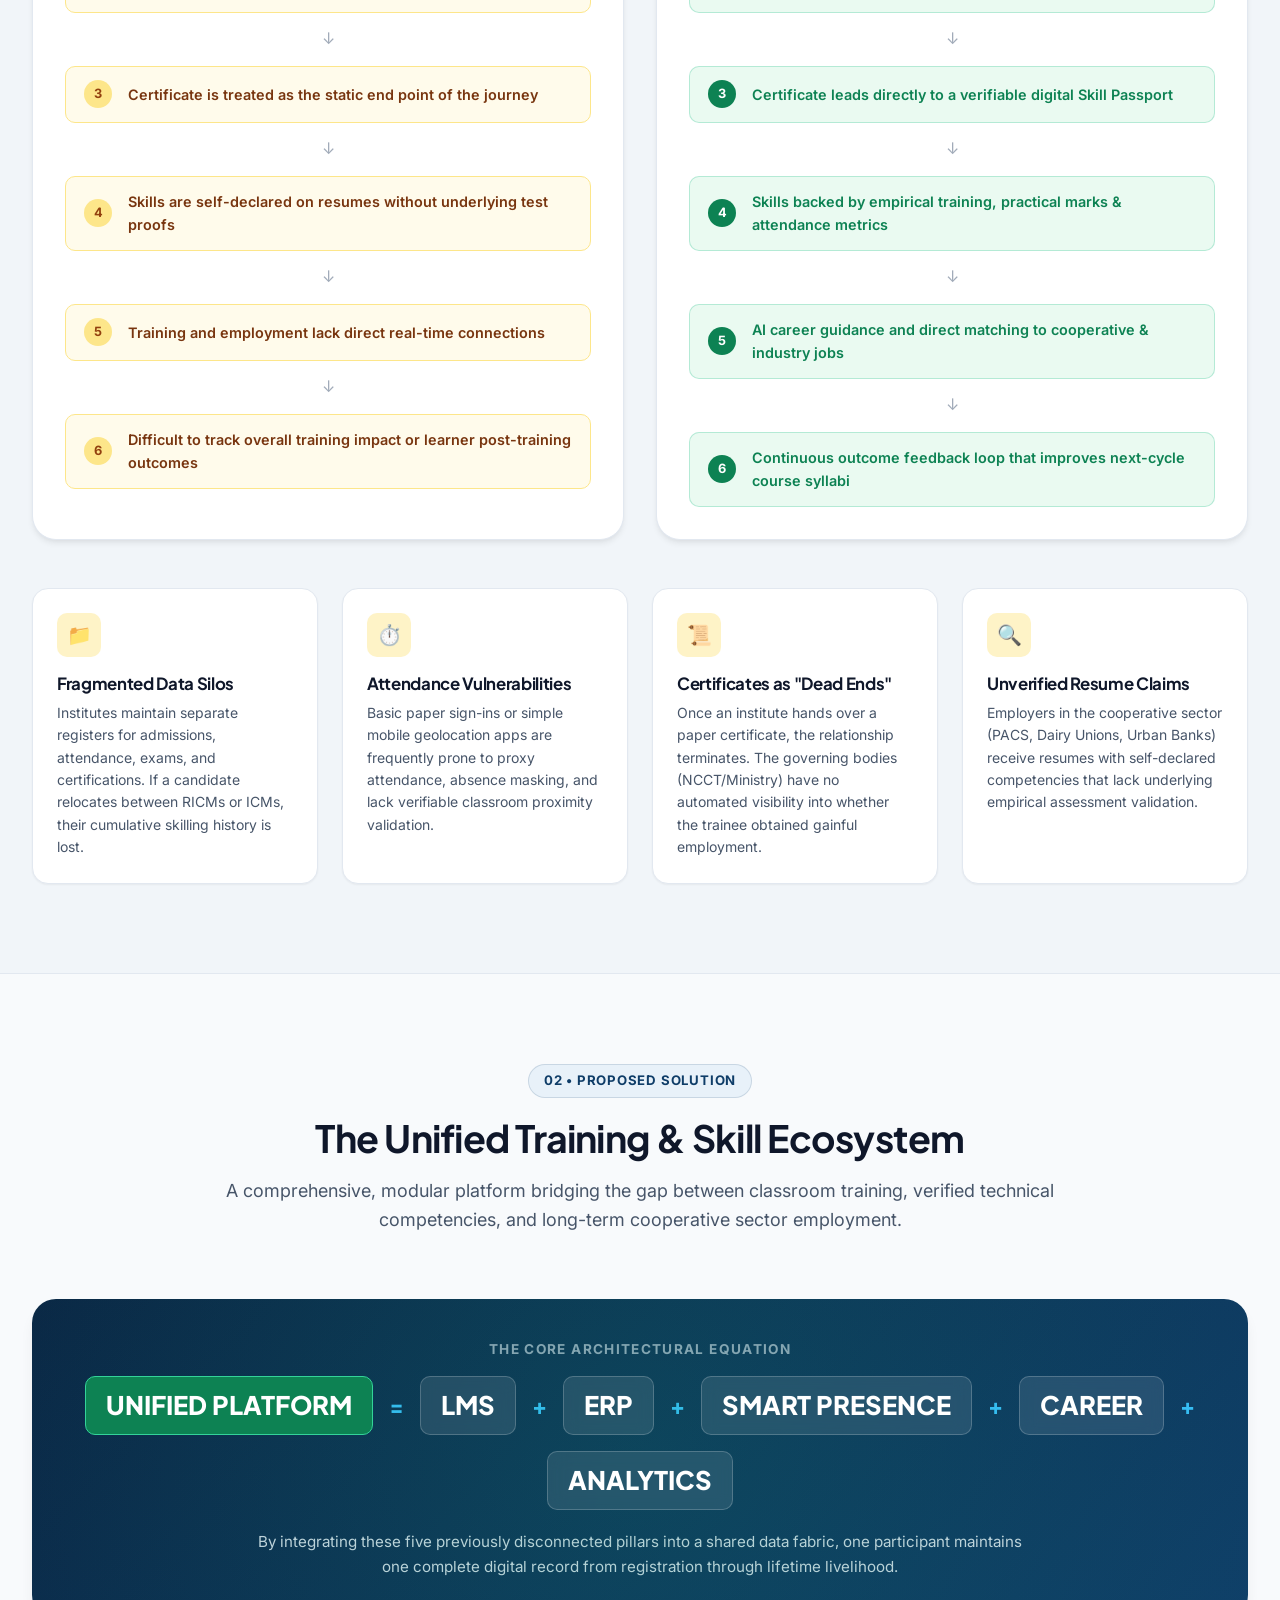
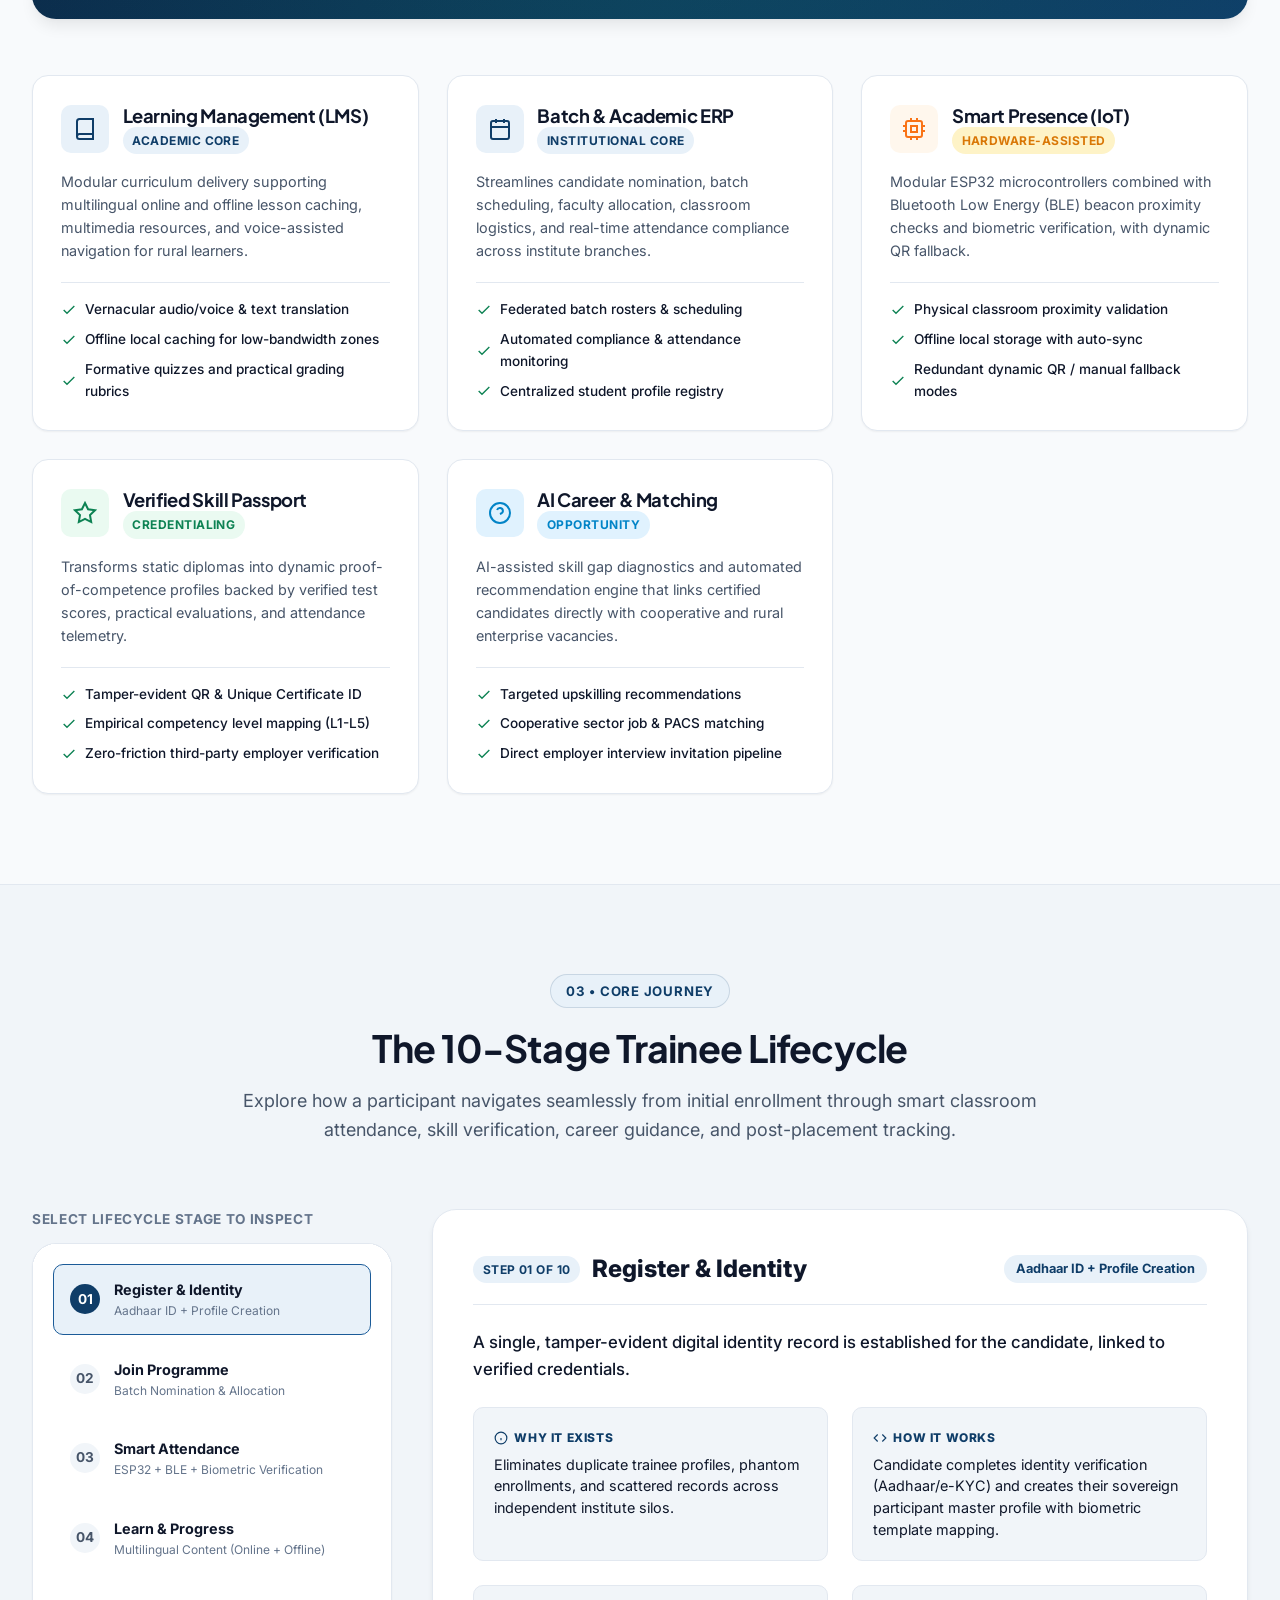
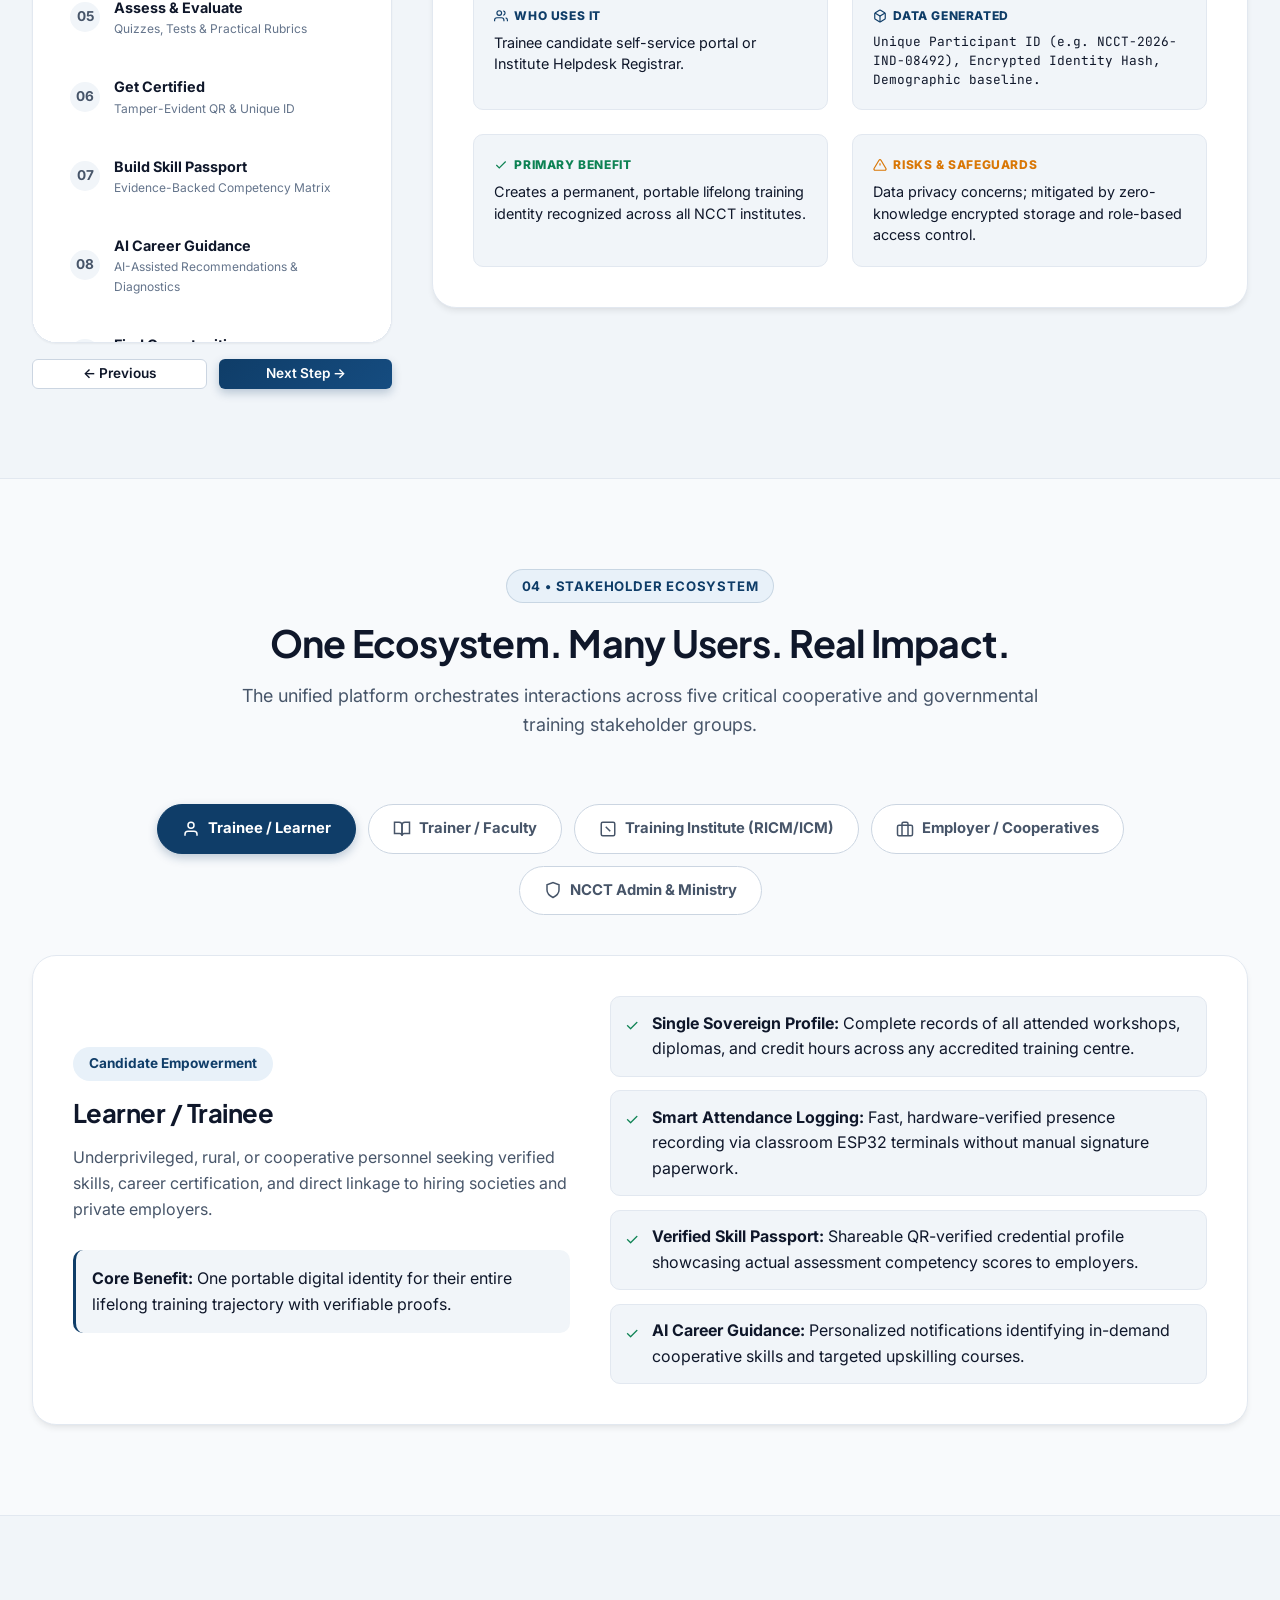
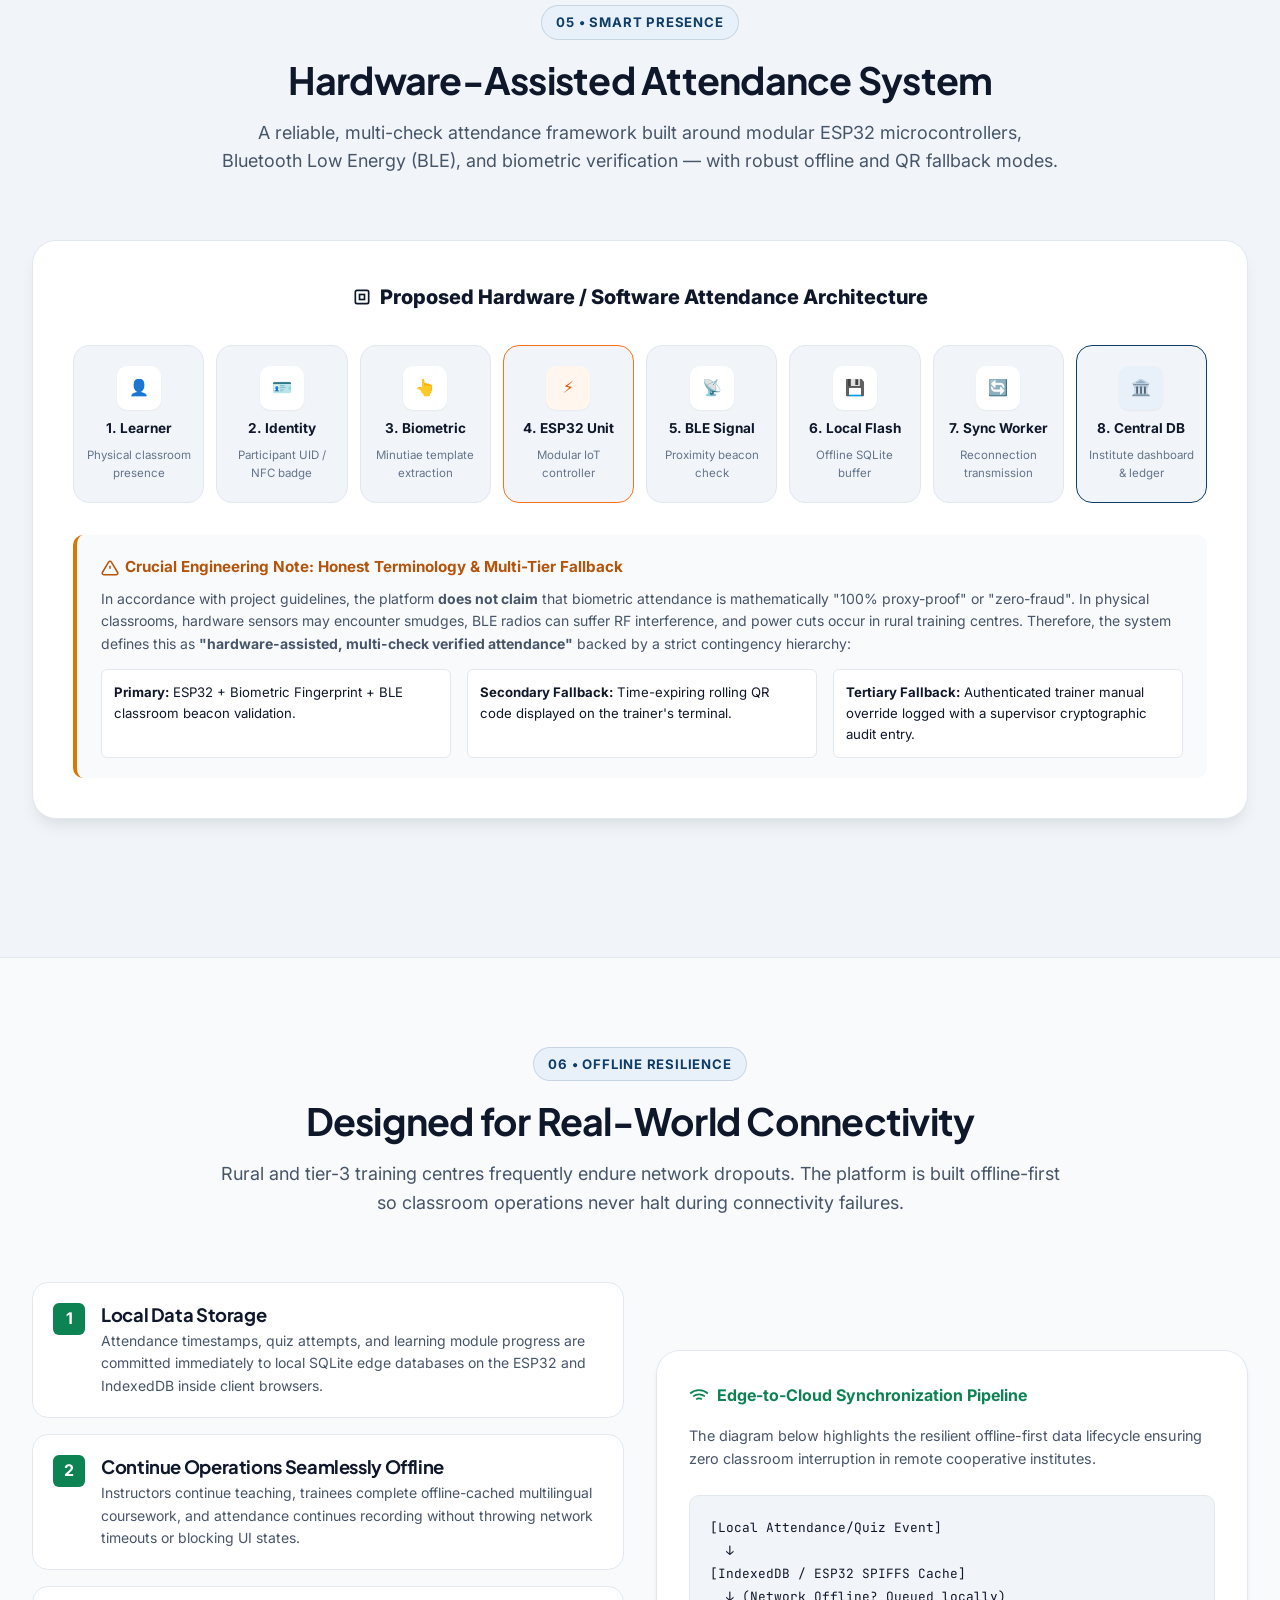
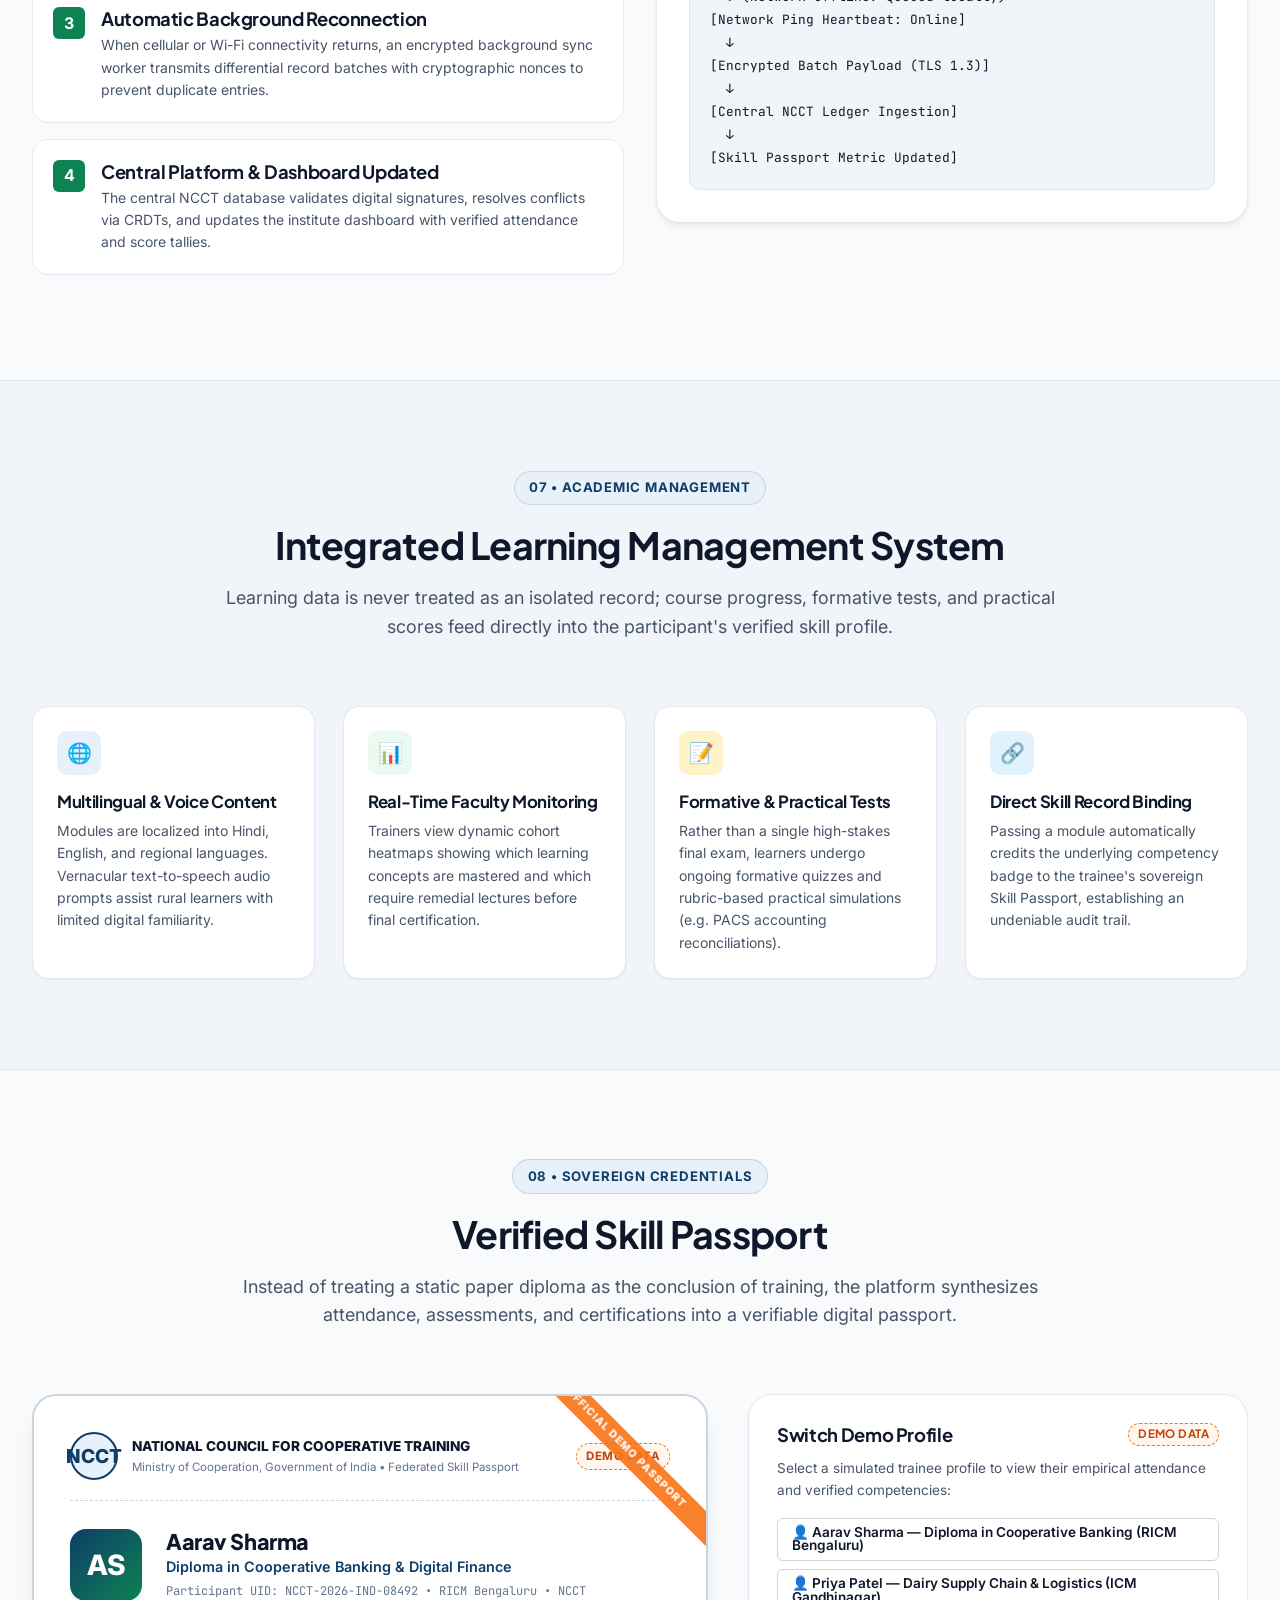
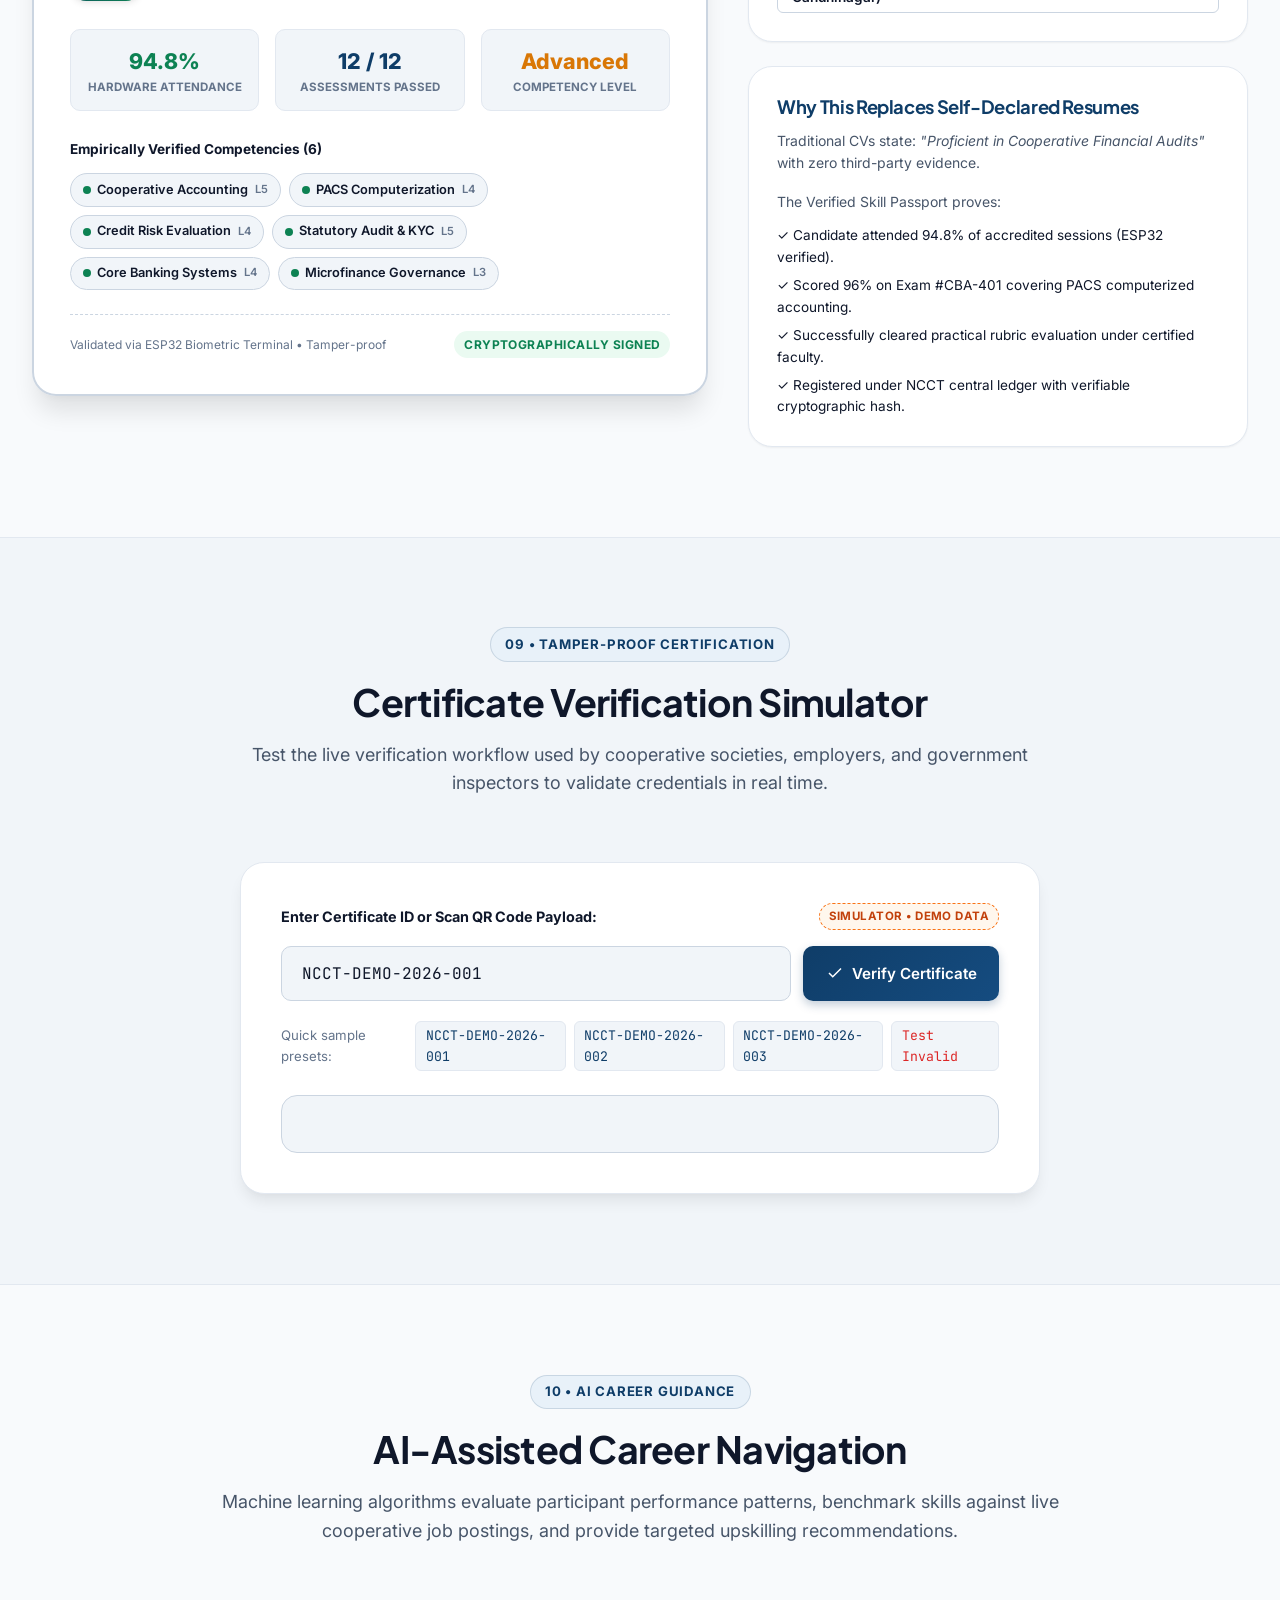
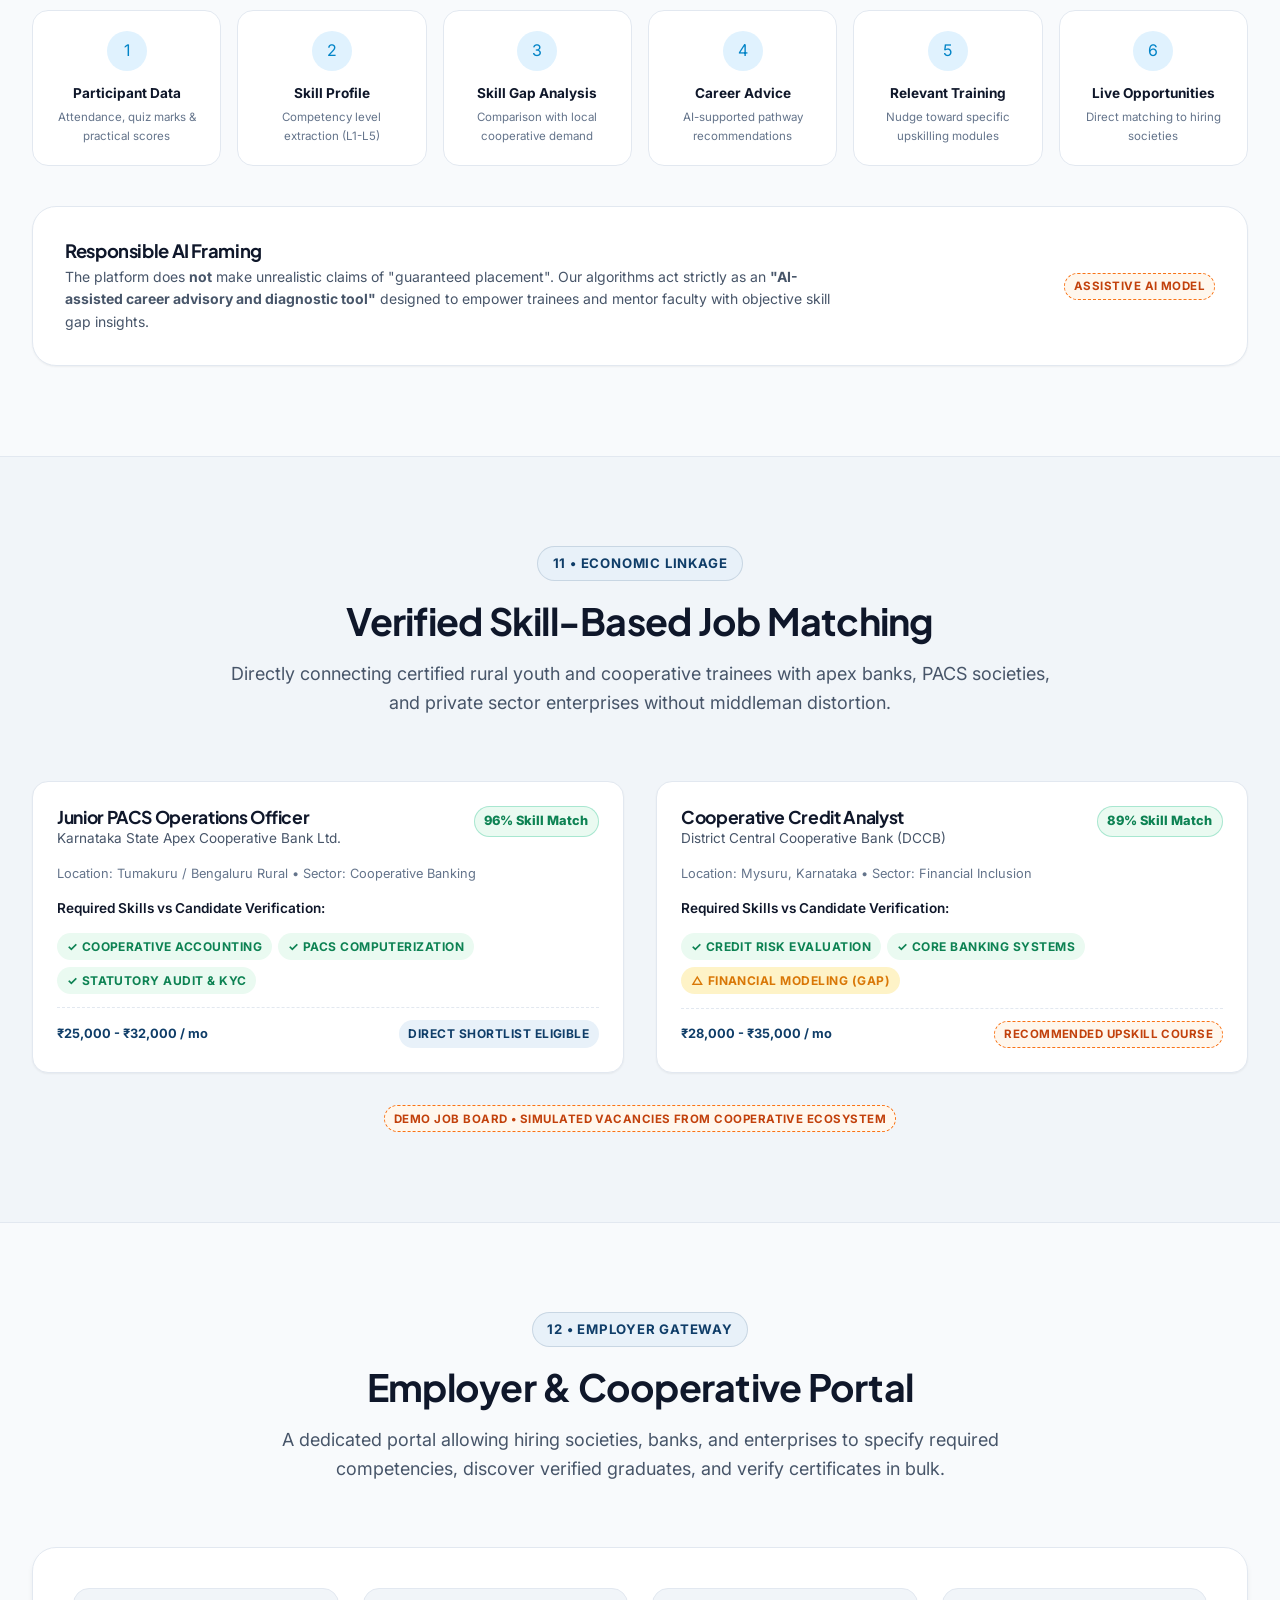
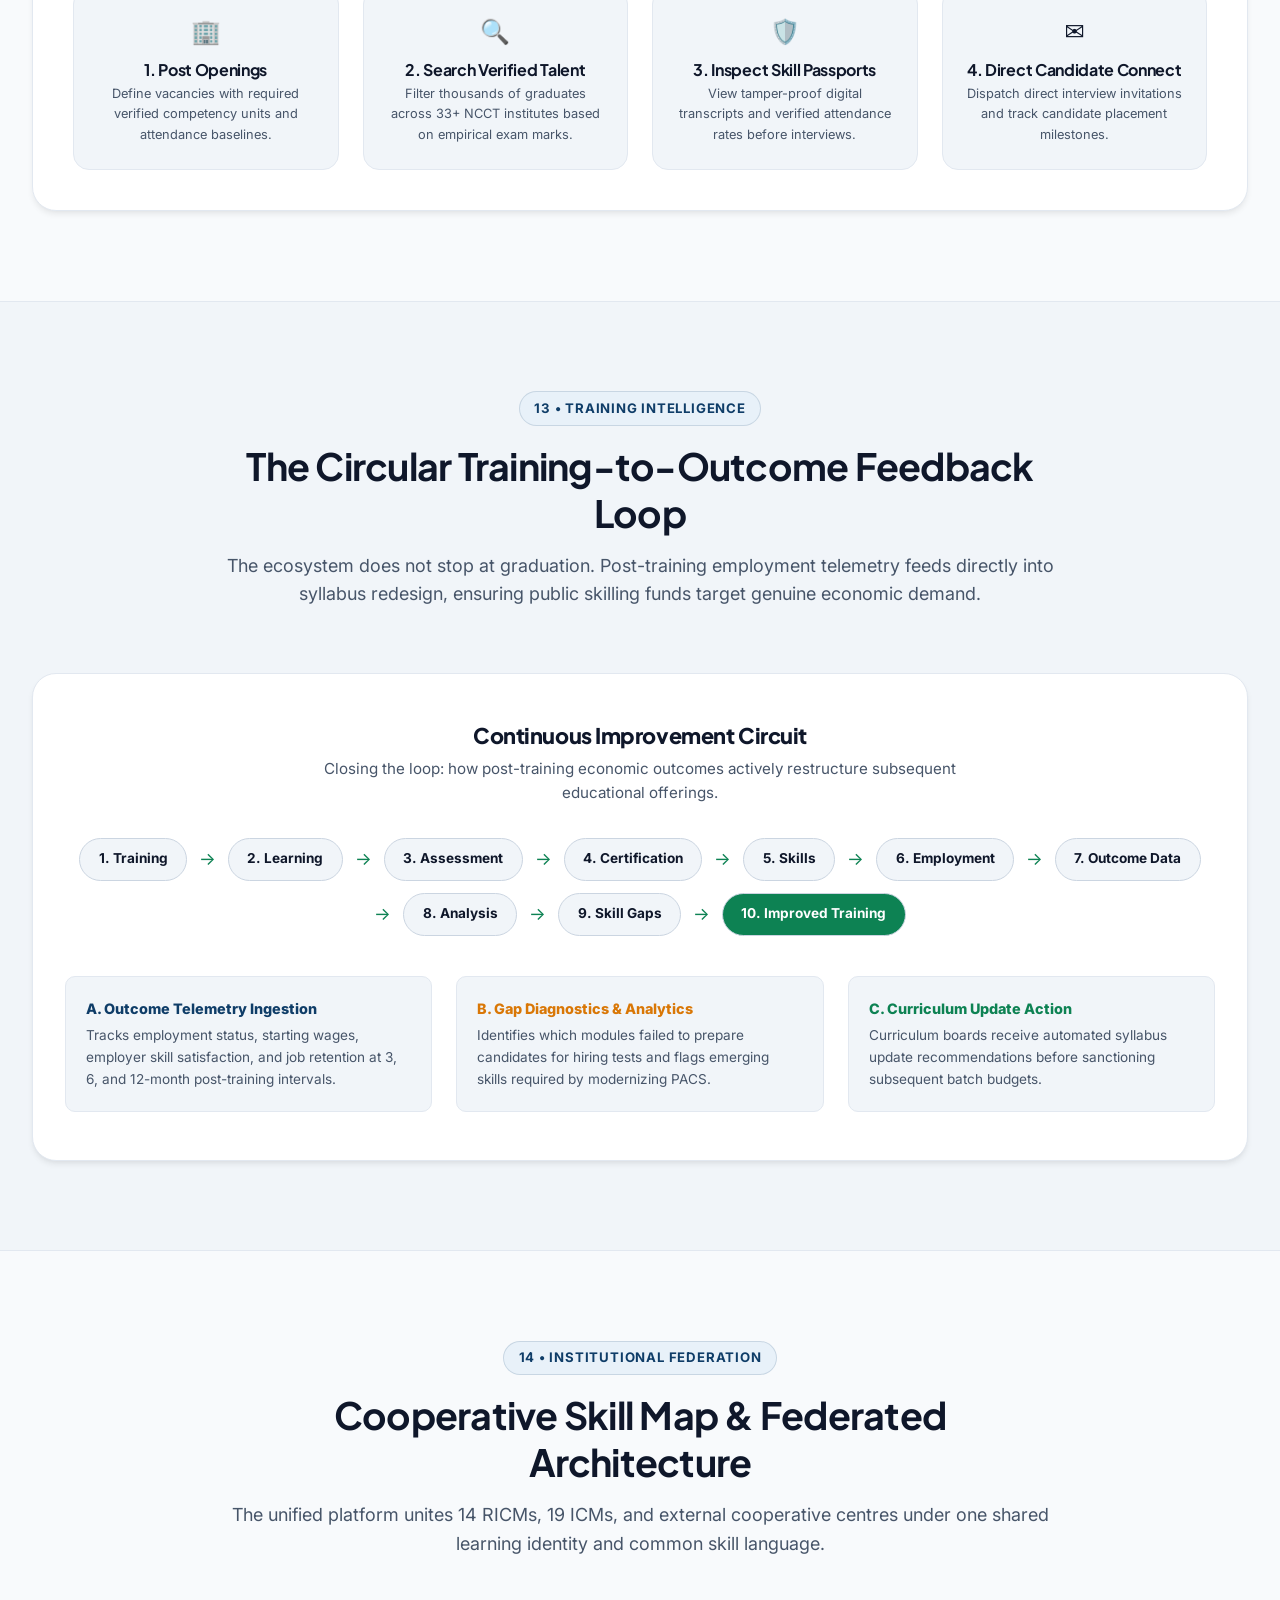
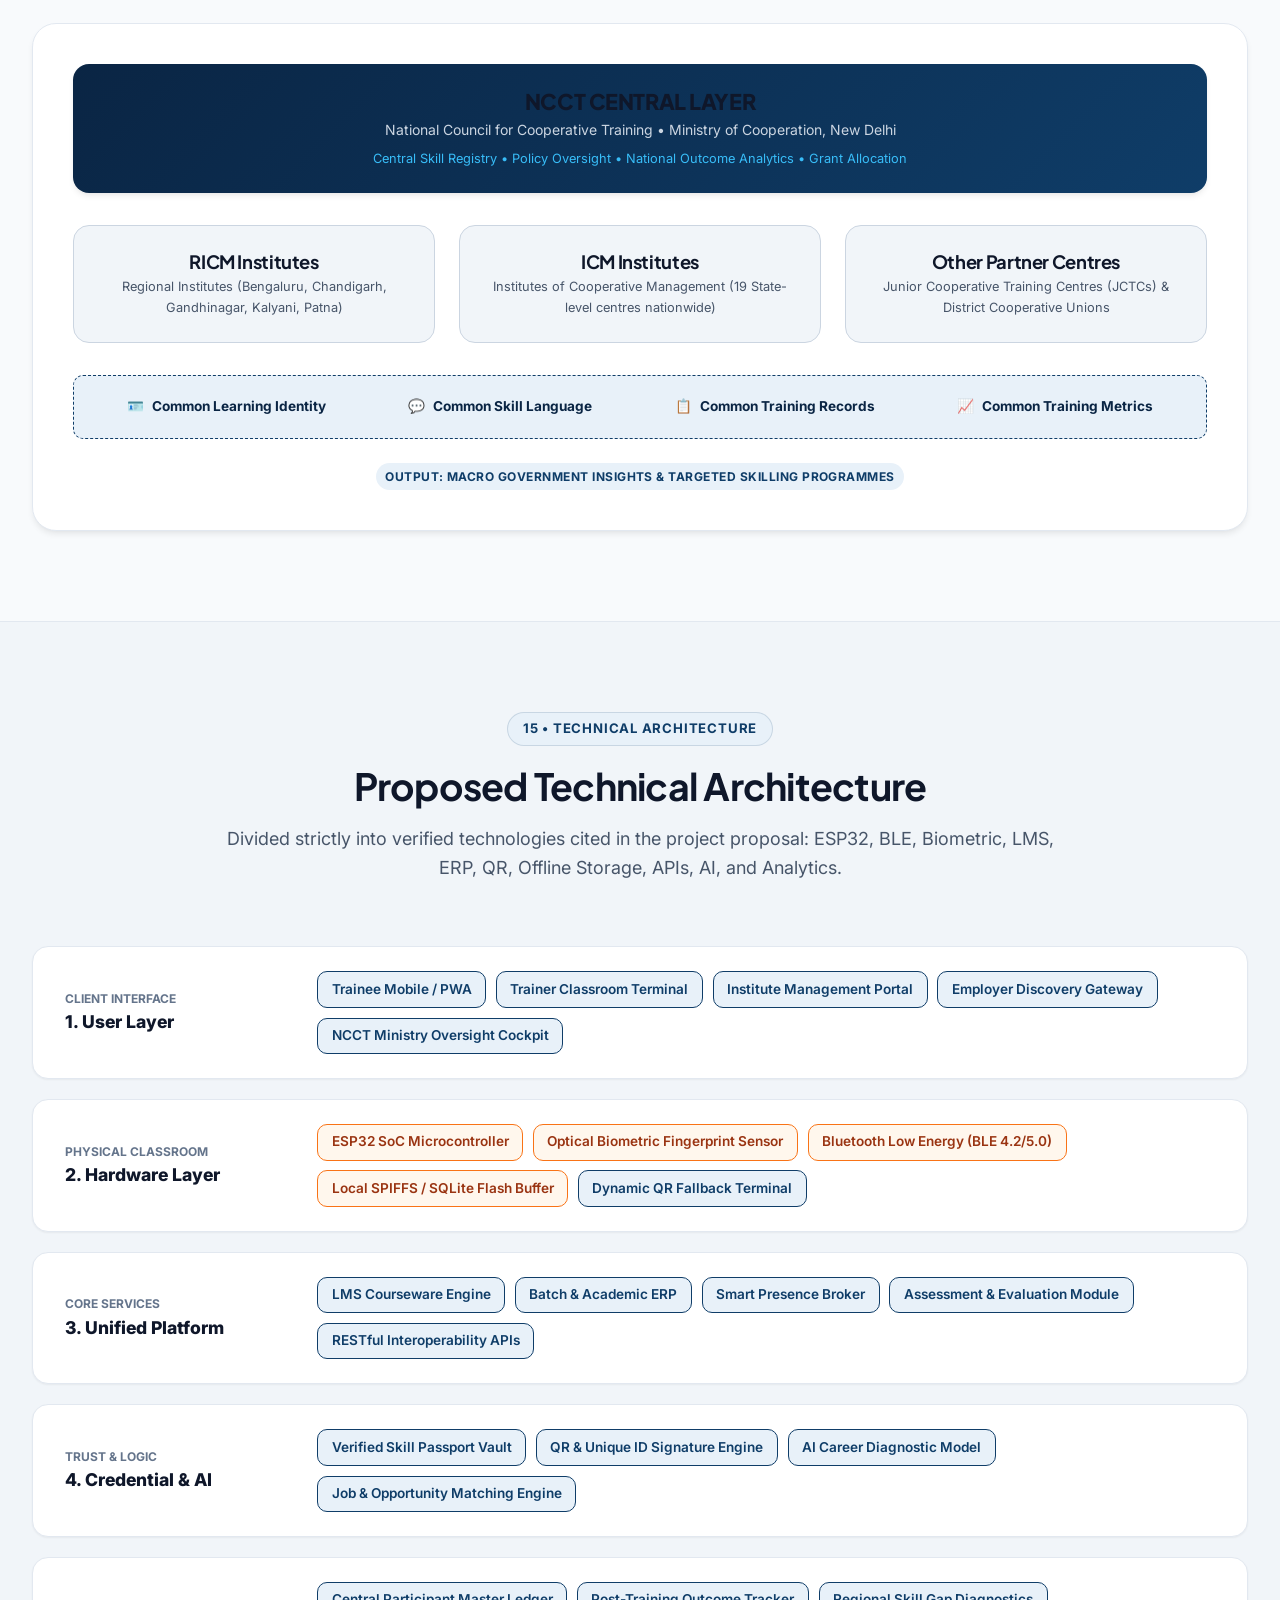
==== commit 624cf990: "update" ====
--- a/index.html
+++ b/index.html
@@ -3,10 +3,10 @@
 <head>
   <meta charset="UTF-8">
   <meta name="viewport" content="width=device-width, initial-scale=1.0">
-  <meta name="description" content="SUDO - SIH 2026 Project: One Participant. One Complete Record. Unified digital tracking, smart attendance, verified skill passport, and outcome analytics for vocational and cooperative training.">
-  <meta name="keywords" content="Smart India Hackathon 2026, SIH 2026, SUDO, NCCT, Cooperative Training, ESP32 Attendance, Verified Skill Passport, LMS, ERP, Outcome Analytics">
-  <meta name="author" content="Team SUDO">
-  <title>SUDO | SIH 2026 — One Participant. One Complete Record.</title>
+  <meta name="description" content="Unified Training Platform: One Participant. One Complete Record. Unified digital tracking, smart attendance, verified skill passport, and outcome analytics for vocational and cooperative training.">
+  <meta name="keywords" content="NCCT, Cooperative Training, Unified Training Platform, ESP32 Attendance, Verified Skill Passport, LMS, ERP, Outcome Analytics">
+  <meta name="author" content="National Cooperative Training Council">
+  <title>Unified Training Platform — One Participant. One Complete Record.</title>
 
   <!-- Google Fonts Preconnect & Inter/Plus Jakarta Sans -->
   <link rel="preconnect" href="https://fonts.googleapis.com">
@@ -18,11 +18,11 @@
 <body>
 
   <!-- ========================================================================
-       TOP NOTIFICATION BAR (SIH 2026 SUBMISSION BADGE)
+       TOP NOTIFICATION BAR
        ======================================================================== -->
   <div class="top-banner">
-    <span class="top-banner-badge">SIH 2026 Concept Proposal</span>
-    <span><strong>Team SUDO</strong> • National Council for Cooperative Training (NCCT) Unified Ecosystem</span>
+    <span class="top-banner-badge">Unified Platform Architecture</span>
+    <span><strong>NCCT Unified Ecosystem</strong> • National Council for Cooperative Training</span>
     <a href="#dashboards" class="top-banner-link">View Live Interactive Dashboards (Demo) →</a>
   </div>
 
@@ -32,9 +32,9 @@
   <header class="navbar" id="topNav">
     <div class="container nav-container">
       <div class="nav-brand">
-        <a href="#hero" class="brand-logo-icon">S</a>
+        <a href="#hero" class="brand-logo-icon">U</a>
         <div class="brand-text">
-          <span class="brand-name">SUDO</span>
+          <span class="brand-name">UTP</span>
         </div>
       </div>
 
@@ -176,10 +176,10 @@
   <aside class="mobile-nav-drawer" id="mobileNavDrawer" aria-label="Mobile Navigation Drawer">
     <div class="drawer-header">
       <div class="drawer-brand">
-        <span class="brand-logo-icon" style="width: 34px; height: 34px; font-size: 1rem;">S</span>
+        <span class="brand-logo-icon" style="width: 34px; height: 34px; font-size: 1rem;">U</span>
         <div>
-          <div style="font-weight: 800; font-size: 1.05rem; line-height: 1.1; color: var(--text-main);">Team SUDO</div>
-          <div style="font-size: 0.7rem; color: var(--text-subtle); text-transform: uppercase;">SIH 2026 Documentation</div>
+          <div style="font-weight: 800; font-size: 1.05rem; line-height: 1.1; color: var(--text-main);">Unified Platform</div>
+          <div style="font-size: 0.7rem; color: var(--text-subtle); text-transform: uppercase;">Technical Documentation</div>
         </div>
       </div>
       <div style="display: flex; align-items: center; gap: 0.5rem;">
@@ -230,7 +230,7 @@
         <a href="#dashboards" class="drawer-link highlight"><span class="drawer-num">21</span> Interactive Dashboards (5 Cockpits)</a>
         <a href="#future-scope" class="drawer-link"><span class="drawer-num">22</span> Future Scope Roadmap</a>
         <a href="#references" class="drawer-link"><span class="drawer-num">23</span> Research & References</a>
-        <a href="#team" class="drawer-link"><span class="drawer-num">24</span> Team SUDO</a>
+        <a href="#team" class="drawer-link"><span class="drawer-num">24</span> Project Team</a>
       </div>
     </div>
 
@@ -251,7 +251,7 @@
           <div class="hero-meta-strip">
             <span class="hero-team-tag">
               <svg width="14" height="14" viewBox="0 0 24 24" fill="none" stroke="currentColor" stroke-width="2.5"><polygon points="12 2 15.09 8.26 22 9.27 17 14.14 18.18 21.02 12 17.77 5.82 21.02 7 14.14 2 9.27 8.91 8.26 12 2"></polygon></svg>
-              Smart India Hackathon 2026 • <strong>Team SUDO</strong>
+              <strong>NCCT Unified Training Ecosystem</strong>
             </span>
             <span class="badge badge-primary">GovTech & Cooperative Skilling</span>
           </div>
@@ -283,7 +283,7 @@
             <div class="ps-item">
               <span class="ps-label">Problem Statement ID</span>
               <span class="ps-val editable mono" data-editable-id="ps_id" title="Click to customize PS ID" contenteditable="true">
-                [SIH-2026-XXXX]
+                [NCCT-UTP-2026]
               </span>
             </div>
             <div class="ps-item">
@@ -449,14 +449,14 @@
             </div>
           </div>
 
-          <!-- Column 2: SUDO Solution -->
+          <!-- Column 2: Proposed Solution -->
           <div class="comparison-col solution">
             <div class="col-header">
               <div class="col-title">
                 <svg width="22" height="22" viewBox="0 0 24 24" fill="none" stroke="currentColor" stroke-width="2"><path d="M22 11.08V12a10 10 0 1 1-5.93-9.14"></path><polyline points="22 4 12 14.01 9 11.01"></polyline></svg>
                 Our Proposed Unified Approach
               </div>
-              <span class="badge badge-secondary">SUDO Model</span>
+              <span class="badge badge-secondary">Unified Model</span>
             </div>
 
             <div class="step-flow">
@@ -764,7 +764,7 @@
           <span class="section-tag">04 • Stakeholder Ecosystem</span>
           <h2 class="section-title">One Ecosystem. Many Users. Real Impact.</h2>
           <p class="section-desc">
-            The SUDO platform orchestrates interactions across five critical cooperative and governmental training stakeholder groups.
+            The unified platform orchestrates interactions across five critical cooperative and governmental training stakeholder groups.
           </p>
         </div>
 
@@ -1047,7 +1047,7 @@
               Crucial Engineering Note: Honest Terminology & Multi-Tier Fallback
             </div>
             <p style="font-size: 0.875rem; color: var(--text-muted); line-height: 1.6;">
-              In accordance with project guidelines, SUDO <strong>does not claim</strong> that biometric attendance is mathematically "100% proxy-proof" or "zero-fraud". In physical classrooms, hardware sensors may encounter smudges, BLE radios can suffer RF interference, and power cuts occur in rural training centres. Therefore, SUDO defines this as <strong>"hardware-assisted, multi-check verified attendance"</strong> backed by a strict contingency hierarchy:
+              In accordance with project guidelines, the platform <strong>does not claim</strong> that biometric attendance is mathematically "100% proxy-proof" or "zero-fraud". In physical classrooms, hardware sensors may encounter smudges, BLE radios can suffer RF interference, and power cuts occur in rural training centres. Therefore, the system defines this as <strong>"hardware-assisted, multi-check verified attendance"</strong> backed by a strict contingency hierarchy:
             </p>
             <div style="display: grid; grid-template-columns: repeat(auto-fit, minmax(220px, 1fr)); gap: 1rem; margin-top: 0.85rem; font-size: 0.825rem;">
               <div style="background: var(--bg-surface); padding: 0.75rem; border-radius: var(--radius-sm); border: 1px solid var(--border-light);">
@@ -1074,7 +1074,7 @@
           <span class="section-tag">06 • Offline Resilience</span>
           <h2 class="section-title">Designed for Real-World Connectivity</h2>
           <p class="section-desc">
-            Rural and tier-3 training centres frequently endure network dropouts. SUDO is built offline-first so classroom operations never halt during connectivity failures.
+            Rural and tier-3 training centres frequently endure network dropouts. The platform is built offline-first so classroom operations never halt during connectivity failures.
           </p>
         </div>
 
@@ -1205,7 +1205,7 @@
           <span class="section-tag">08 • Sovereign Credentials</span>
           <h2 class="section-title">Verified Skill Passport</h2>
           <p class="section-desc">
-            Instead of treating a static paper diploma as the conclusion of training, SUDO synthesizes attendance, assessments, and certifications into a verifiable digital passport.
+            Instead of treating a static paper diploma as the conclusion of training, the platform synthesizes attendance, assessments, and certifications into a verifiable digital passport.
           </p>
         </div>
 
@@ -1243,7 +1243,7 @@
                 Traditional CVs state: <em>"Proficient in Cooperative Financial Audits"</em> with zero third-party evidence.
               </p>
               <p style="font-size: 0.875rem; color: var(--text-muted); line-height: 1.6;">
-                The SUDO Skill Passport proves:
+                The Verified Skill Passport proves:
               </p>
               <ul style="font-size: 0.85rem; color: var(--text-main); display: flex; flex-direction: column; gap: 0.4rem; margin-top: 0.5rem;">
                 <li>✓ Candidate attended 94.8% of accredited sessions (ESP32 verified).</li>
@@ -1279,7 +1279,7 @@
           </div>
 
           <div class="verify-input-group">
-            <input type="text" id="certInput" class="verify-input" value="SUDO-DEMO-2026-001" placeholder="e.g. SUDO-DEMO-2026-001">
+            <input type="text" id="certInput" class="verify-input" value="NCCT-DEMO-2026-001" placeholder="e.g. NCCT-DEMO-2026-001">
             <button class="btn btn-primary" id="verifyBtn">
               <svg width="18" height="18" viewBox="0 0 24 24" fill="none" stroke="currentColor" stroke-width="2"><polyline points="20 6 9 17 4 12"></polyline></svg>
               Verify Certificate
@@ -1288,10 +1288,10 @@
 
           <div class="quick-verify-preset">
             <span>Quick sample presets:</span>
-            <span class="preset-chip" data-cert-id="SUDO-DEMO-2026-001">SUDO-DEMO-2026-001</span>
-            <span class="preset-chip" data-cert-id="SUDO-DEMO-2026-002">SUDO-DEMO-2026-002</span>
-            <span class="preset-chip" data-cert-id="SUDO-DEMO-2026-003">SUDO-DEMO-2026-003</span>
-            <span class="preset-chip" data-cert-id="SUDO-INVALID-999" style="color: var(--color-accent-red);">Test Invalid</span>
+            <span class="preset-chip" data-cert-id="NCCT-DEMO-2026-001">NCCT-DEMO-2026-001</span>
+            <span class="preset-chip" data-cert-id="NCCT-DEMO-2026-002">NCCT-DEMO-2026-002</span>
+            <span class="preset-chip" data-cert-id="NCCT-DEMO-2026-003">NCCT-DEMO-2026-003</span>
+            <span class="preset-chip" data-cert-id="NCCT-INVALID-999" style="color: var(--color-accent-red);">Test Invalid</span>
           </div>
 
           <!-- Dynamic Verification Result Box -->
@@ -1358,7 +1358,7 @@
           <div>
             <h4 style="font-weight: 700; margin-bottom: 0.25rem;">Responsible AI Framing</h4>
             <p style="font-size: 0.875rem; color: var(--text-muted); max-width: 780px;">
-              SUDO does <strong>not</strong> make unrealistic claims of "guaranteed placement". Our algorithms act strictly as an <strong>"AI-assisted career advisory and diagnostic tool"</strong> designed to empower trainees and mentor faculty with objective skill gap insights.
+              The platform does <strong>not</strong> make unrealistic claims of "guaranteed placement". Our algorithms act strictly as an <strong>"AI-assisted career advisory and diagnostic tool"</strong> designed to empower trainees and mentor faculty with objective skill gap insights.
             </p>
           </div>
           <span class="badge badge-demo">ASSISTIVE AI MODEL</span>
@@ -1491,7 +1491,7 @@
           <span class="section-tag">13 • Training Intelligence</span>
           <h2 class="section-title">The Circular Training-to-Outcome Feedback Loop</h2>
           <p class="section-desc">
-            SUDO does not stop at graduation. Post-training employment telemetry feeds directly into syllabus redesign, ensuring public skilling funds target genuine economic demand.
+            The ecosystem does not stop at graduation. Post-training employment telemetry feeds directly into syllabus redesign, ensuring public skilling funds target genuine economic demand.
           </p>
         </div>
 
@@ -1567,7 +1567,7 @@
           <span class="section-tag">14 • Institutional Federation</span>
           <h2 class="section-title">Cooperative Skill Map & Federated Architecture</h2>
           <p class="section-desc">
-            The SUDO platform unites 14 RICMs, 19 ICMs, and external cooperative centres under one shared learning identity and common skill language.
+            The unified platform unites 14 RICMs, 19 ICMs, and external cooperative centres under one shared learning identity and common skill language.
           </p>
         </div>
 
@@ -1886,7 +1886,7 @@
           <span class="section-tag">18 • Feasibility & Scalability</span>
           <h2 class="section-title">Feasibility, Viability & Ecosystem Scalability</h2>
           <p class="section-desc">
-            Directly addressing the four core viability pillars outlined in the SIH submission template.
+            Directly addressing the four core viability pillars of technical, operational, economic, and institutional feasibility.
           </p>
         </div>
 
@@ -2280,7 +2280,7 @@
                     <strong>Yesterday 04:30 PM:</strong> Passed Summative Exam: "Credit Risk Analysis" with 91% (Distinction).
                   </div>
                   <div style="padding: 0.6rem; background: var(--bg-surface); border-radius: var(--radius-sm); border-left: 3px solid var(--color-accent-amber);">
-                    <strong>3 Days Ago:</strong> Issued Verified Certificate SUDO-DEMO-2026-001 with cryptographically sealed QR.
+                    <strong>3 Days Ago:</strong> Issued Verified Certificate NCCT-DEMO-2026-001 with cryptographically sealed QR.
                   </div>
                 </div>
               </div>
@@ -2632,7 +2632,7 @@
           <span class="section-tag">22 • Future Roadmap</span>
           <h2 class="section-title">Future Scope & Strategic Expansion</h2>
           <p class="section-desc">
-            Clearly labeled post-hackathon evolutionary directions to be implemented upon nationwide pilot sanction.
+            Clearly labeled future evolutionary directions to be implemented upon nationwide pilot rollout.
           </p>
         </div>
 
@@ -2661,7 +2661,7 @@
           <div class="scope-card">
             <h4 style="font-weight: 700; margin-bottom: 0.5rem;">National Skill Registry Interoperability</h4>
             <p style="font-size: 0.85rem; color: var(--text-muted);">
-              Bridge SUDO Skill Passports into national frameworks like NCVET, Skill India Digital (SID), and DigiLocker via open APIs.
+              Bridge Verified Skill Passports into national frameworks like NCVET, Skill India Digital (SID), and DigiLocker via open APIs.
             </p>
           </div>
         </div>
@@ -2677,7 +2677,7 @@
           <span class="section-tag">23 • Academic Bibliography</span>
           <h2 class="section-title">Research & Technical References</h2>
           <p class="section-desc">
-            Factual reference structure grounding the SUDO architecture in official guidelines, technical specifications, and academic standards without fabricated links.
+            Factual reference structure grounding the platform architecture in official guidelines, technical specifications, and academic standards without fabricated links.
           </p>
         </div>
 
@@ -2685,8 +2685,8 @@
           <div class="ref-item">
             <span class="ref-num">[01]</span>
             <div>
-              <div style="font-weight: 700; color: var(--text-main);">Smart India Hackathon 2026 Operational Guidelines</div>
-              <div style="font-size: 0.85rem; color: var(--text-muted);">Ministry of Education’s Innovation Cell (MIC), AICTE, Government of India.</div>
+              <div style="font-weight: 700; color: var(--text-main);">National Cooperative Training Framework Guidelines</div>
+              <div style="font-size: 0.85rem; color: var(--text-muted);">Ministry of Cooperation, Government of India.</div>
             </div>
           </div>
 
@@ -2734,13 +2734,13 @@
     </section>
 
     <!-- ======================================================================
-         SECTION 24: TEAM INFORMATION (TEAM SUDO)
+         SECTION 24: TEAM INFORMATION
          ====================================================================== -->
     <section class="section" id="team">
       <div class="container">
         <div class="section-header">
-          <span class="section-tag">24 • Project SUDO Team</span>
-          <h2 class="section-title">Team SUDO</h2>
+          <span class="section-tag">24 • Engineering Team</span>
+          <h2 class="section-title">Project Team</h2>
           <p class="section-desc">
             Clean technical team grid with structured placeholders for roles and engineering contributions.
           </p>
@@ -2819,11 +2819,11 @@
       <div class="footer-top">
         <div>
           <div class="nav-brand" style="margin-bottom: 0.5rem;">
-            <span class="brand-logo-icon">S</span>
-            <span class="brand-name" style="color: #ffffff;">Team SUDO</span>
+            <span class="brand-logo-icon">U</span>
+            <span class="brand-name" style="color: #ffffff;">Unified Training Platform</span>
           </div>
           <p class="footer-brand-desc">
-            Smart India Hackathon 2026 Project Proposal.<br>
+            National Council for Cooperative Training (NCCT) Ecosystem.<br>
             "One Participant. One Complete Record."<br>
             A unified training, smart presence, skill credentialing, and outcome tracking ecosystem for NCCT and cooperative institutions.
           </p>
@@ -2865,7 +2865,7 @@
 
       <div class="footer-bottom">
         <div>
-          © 2026 Team SUDO • Smart India Hackathon (SIH 2026) Concept Submission.
+          © 2026 NCCT Unified Ecosystem • Comprehensive Technical Architecture.
         </div>
         <div style="display: flex; gap: 1rem;">
           <a href="#" class="print-doc-btn" style="color: #cbd5e1; text-decoration: underline;">Print / Export Documentation (PDF)</a>
--- a/css/style.css
+++ b/css/style.css
@@ -1,11 +1,11 @@
 /* ==========================================================================
-   TEAM SUDO - SIH 2026 DOCUMENTATION PLATFORM
+   NCCT UNIFIED TRAINING PLATFORM
    Design System: GovTech Modern (Deep Blue, Emerald Green, Slate, Crisp White)
    "One Participant. One Complete Record."
    ========================================================================== */
 
 :root {
-  /* Primary Color Palette (Inspired by SIH & NCCT GovTech Theme) */
+  /* Primary Color Palette (NCCT GovTech Theme) */
   --color-primary: #0f3d68;
   --color-primary-dark: #0a2544;
   --color-primary-light: #1b5b98;
@@ -369,7 +369,7 @@
 }
 
 /* ==========================================================================
-   TOP NOTIFICATION BAR (SIH 2026 OFFICIAL BADGE)
+   TOP NOTIFICATION BAR
    ========================================================================== */
 .top-banner {
   background: linear-gradient(90deg, #0a2544 0%, #0f3d68 50%, #0d8253 100%);
@@ -815,7 +815,7 @@
   margin-bottom: 2.25rem;
 }
 
-/* SIH Problem Statement Card in Hero */
+/* Problem Statement Card in Hero */
 .ps-card {
   background: var(--bg-surface);
   border: 1px solid var(--border-light);
@@ -2637,7 +2637,7 @@
 }
 
 /* ==========================================================================
-   FUTURE SCOPE, REFERENCES & TEAM SUDO
+   FUTURE SCOPE, REFERENCES & PROJECT TEAM
    ========================================================================== */
 .future-scope-grid {
   display: grid;
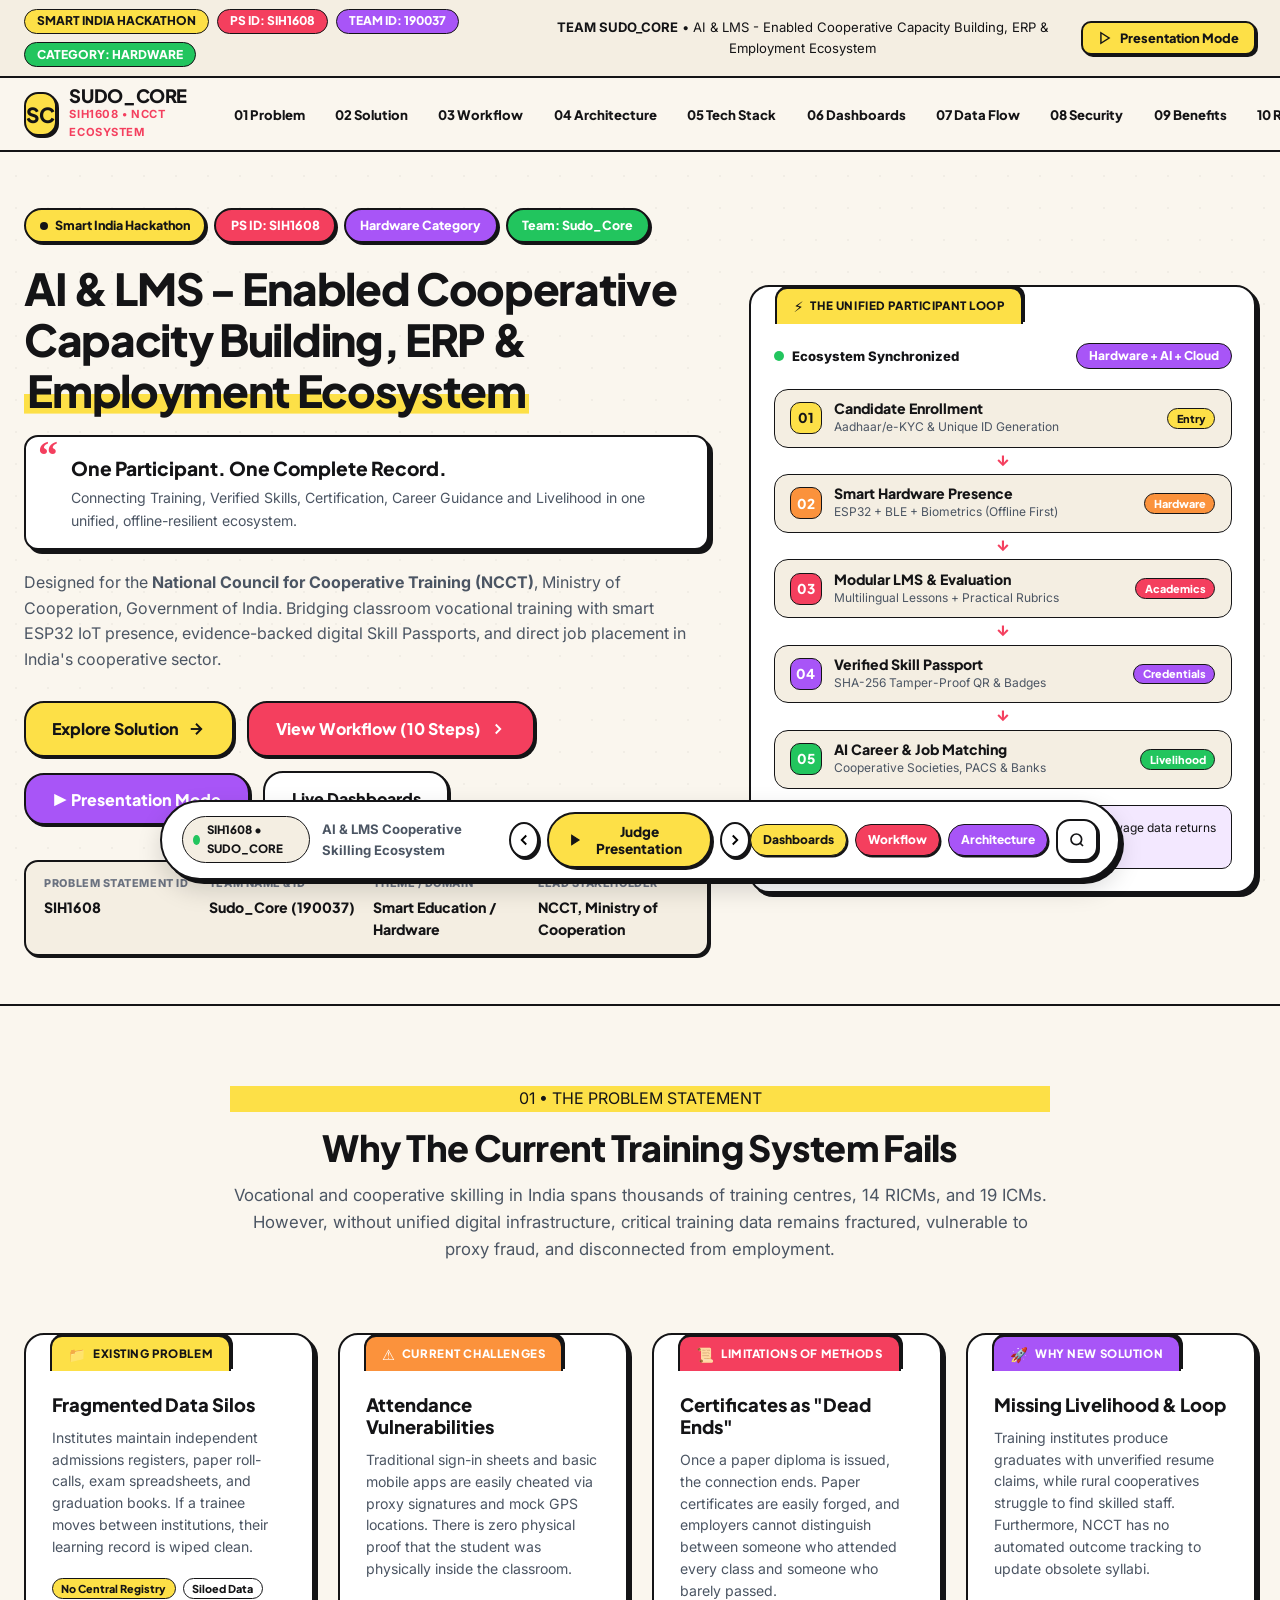
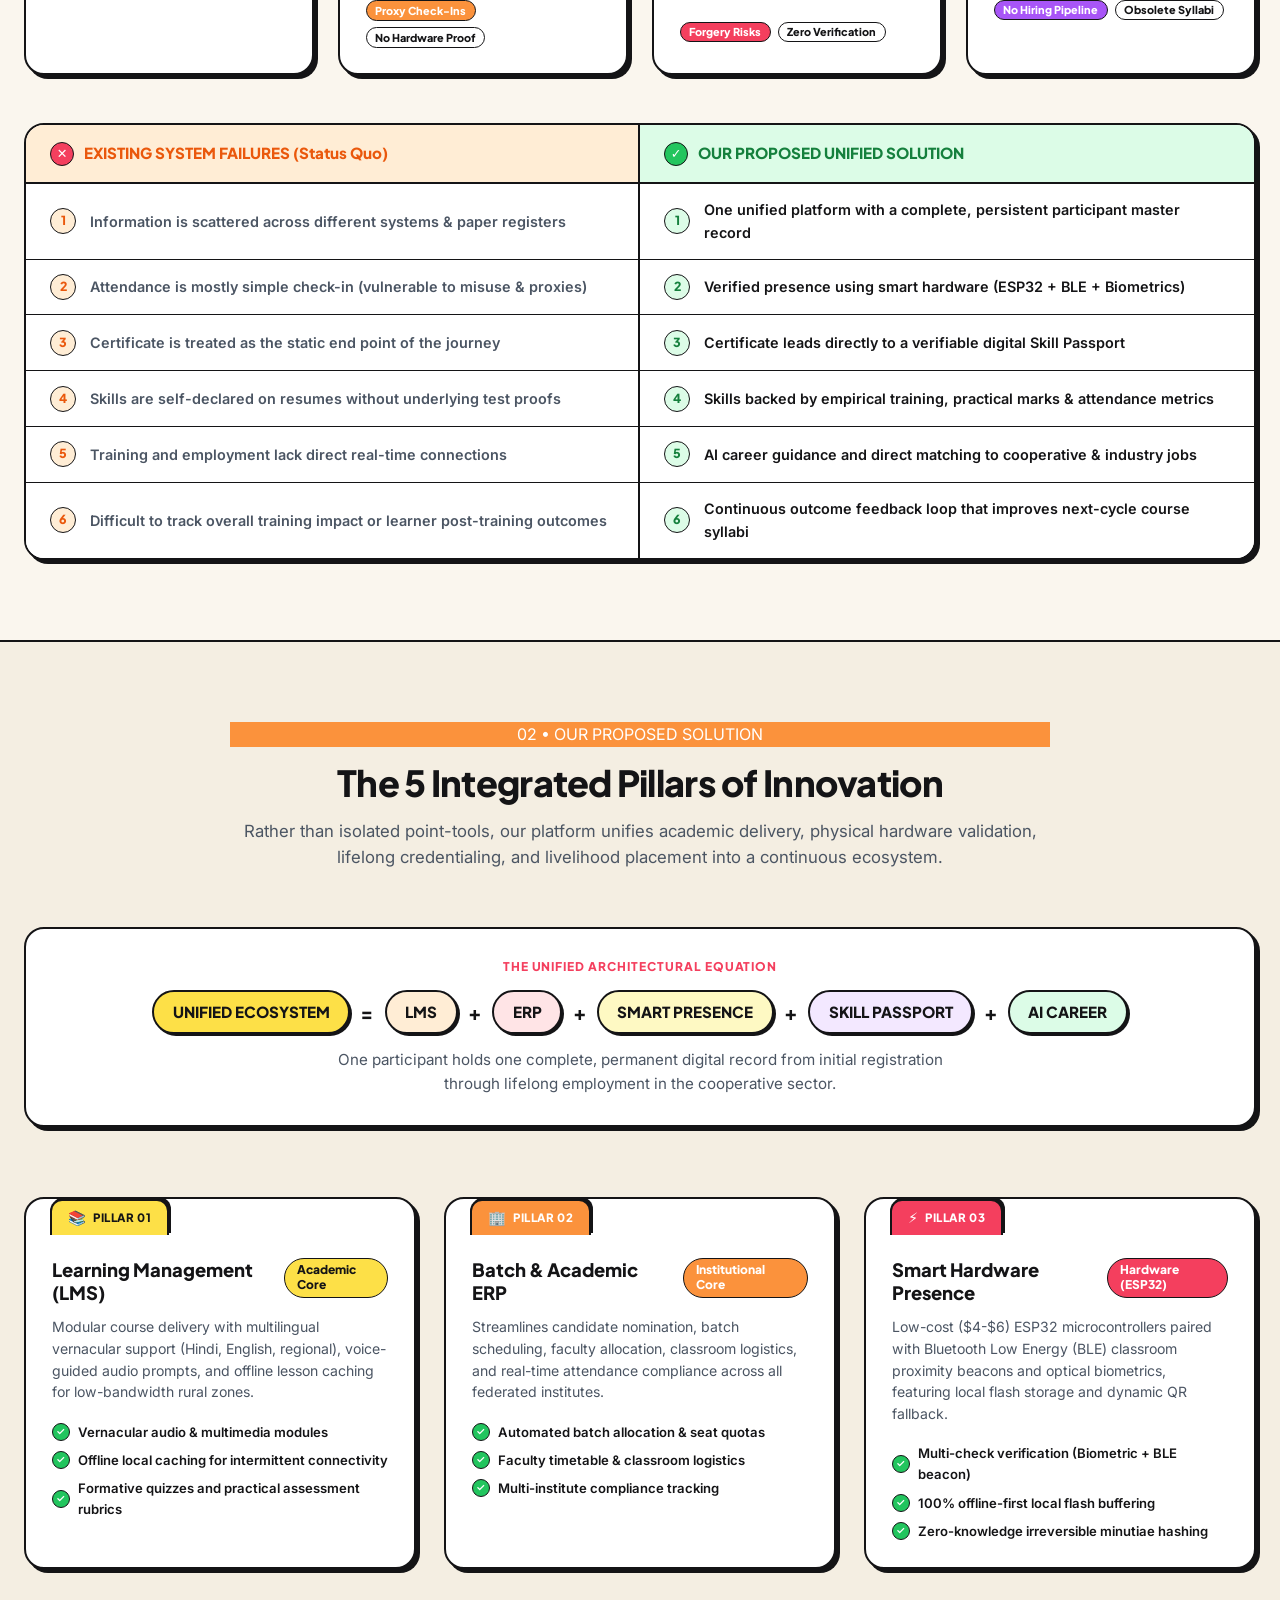
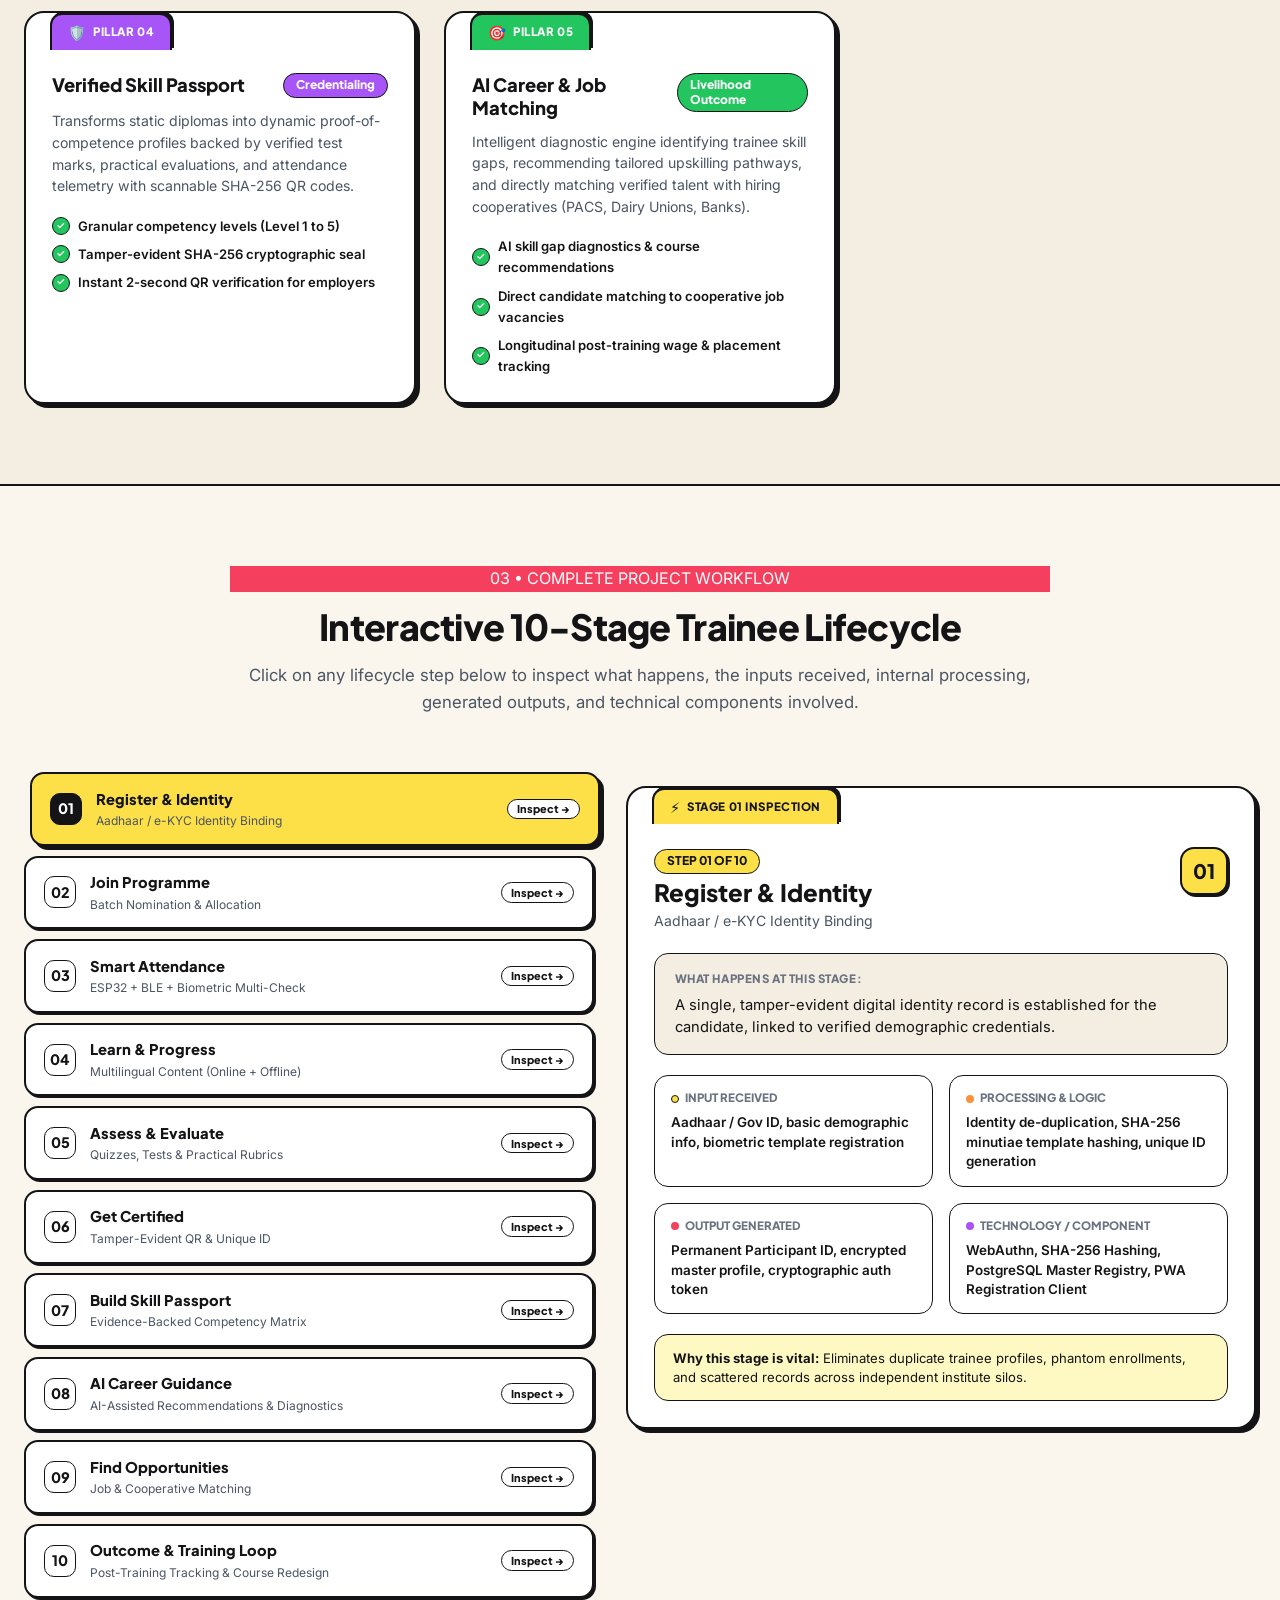
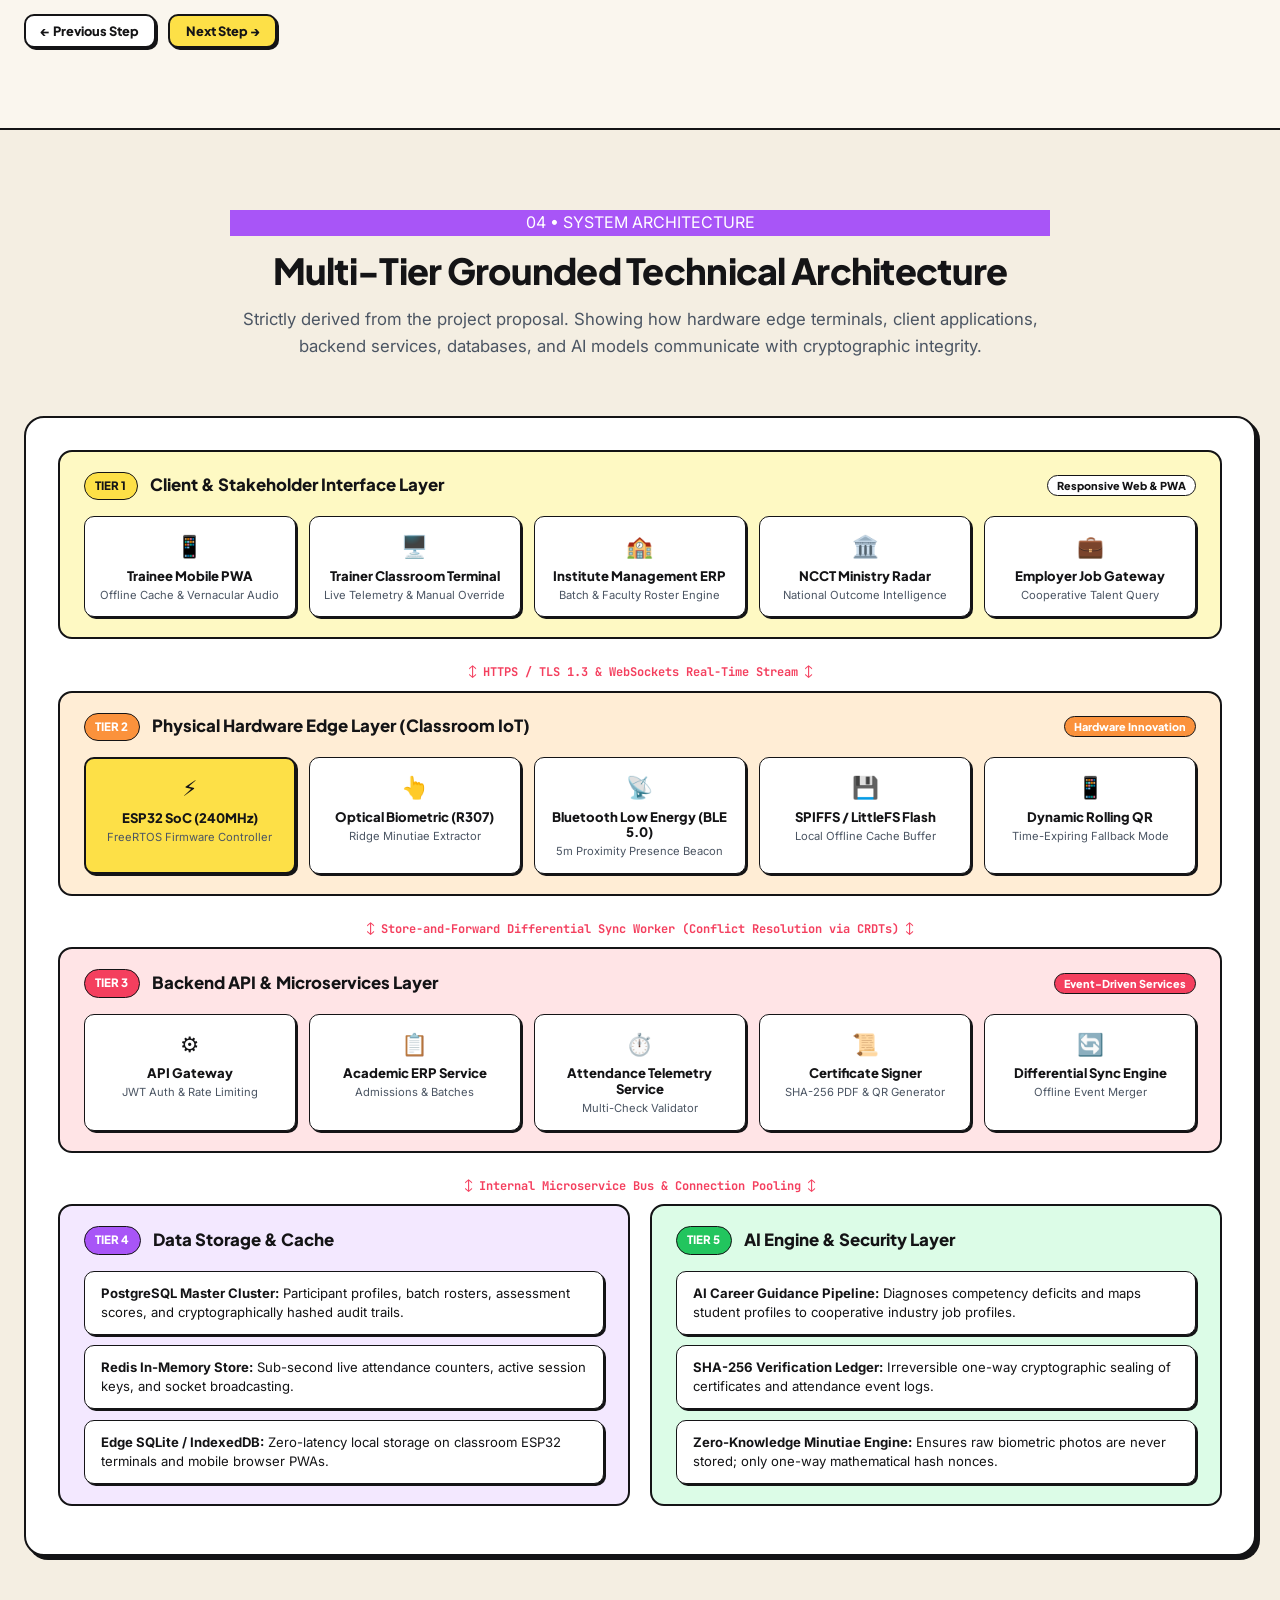
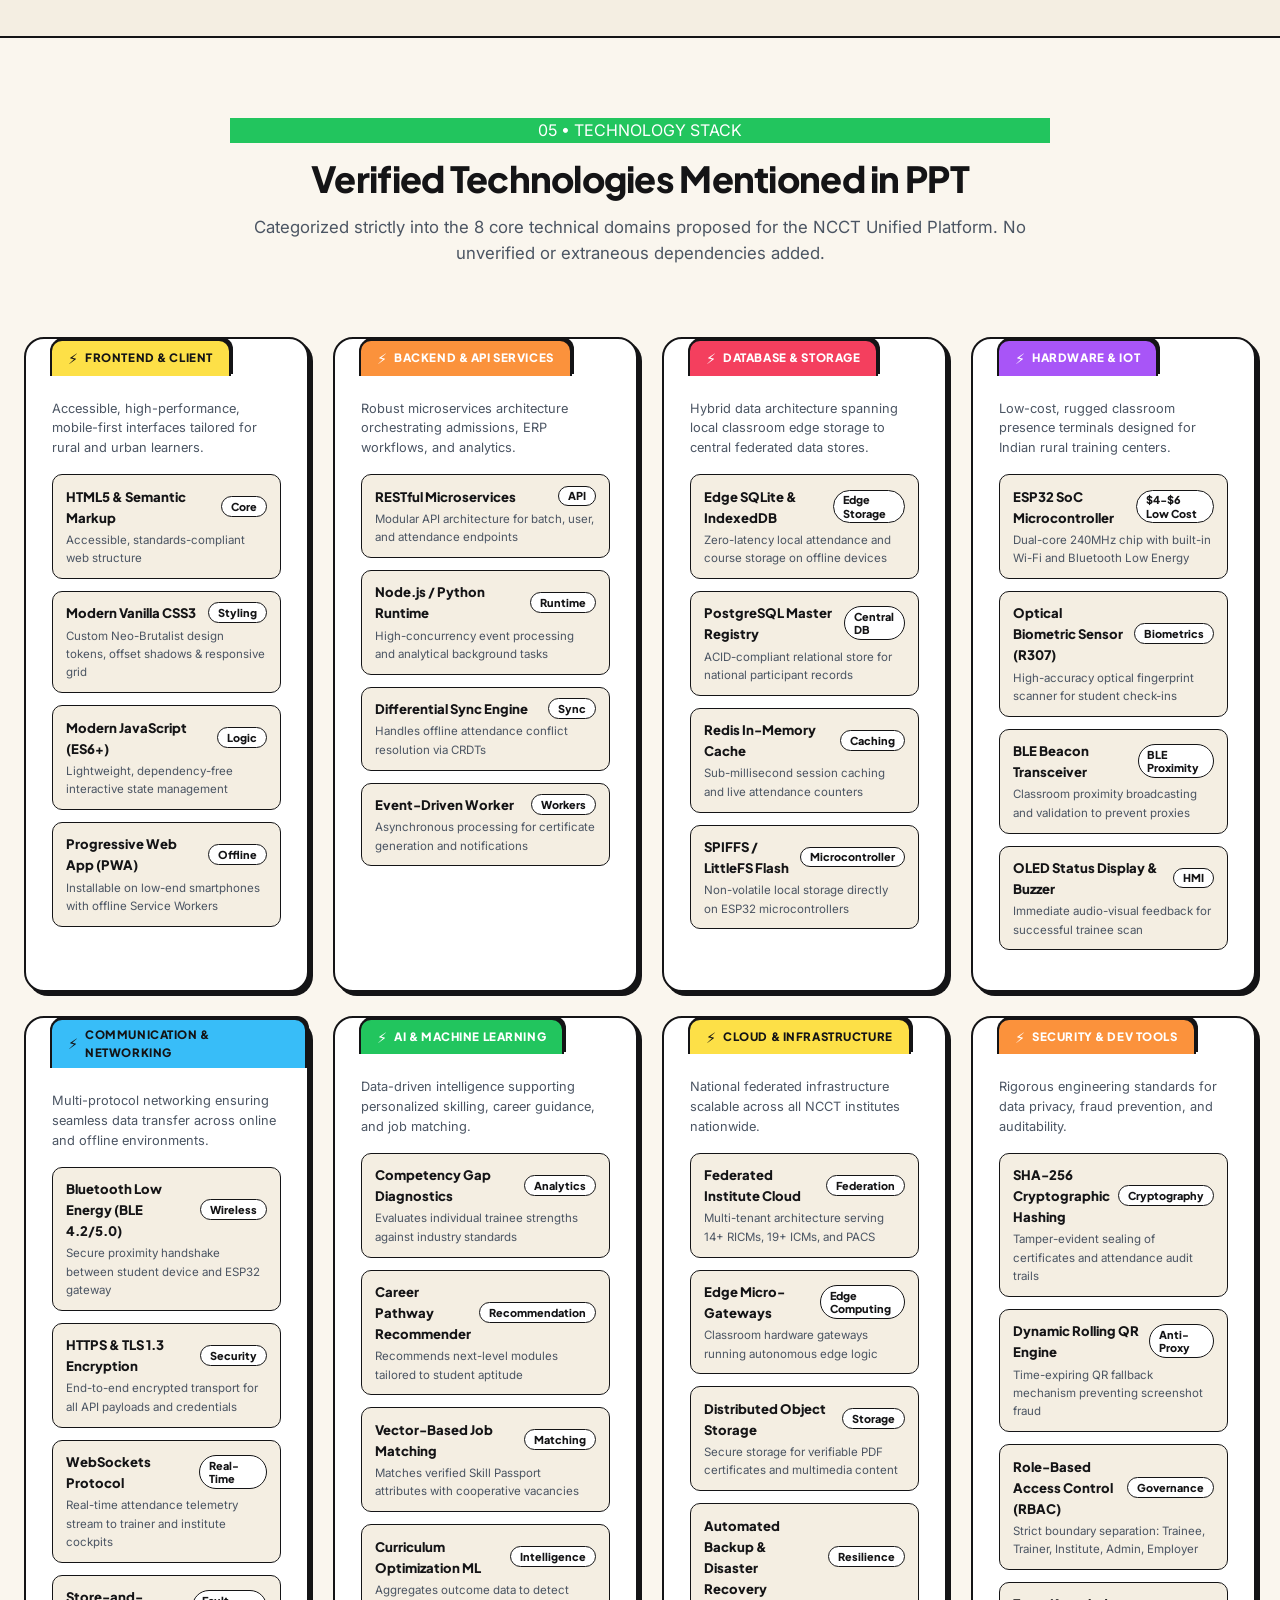
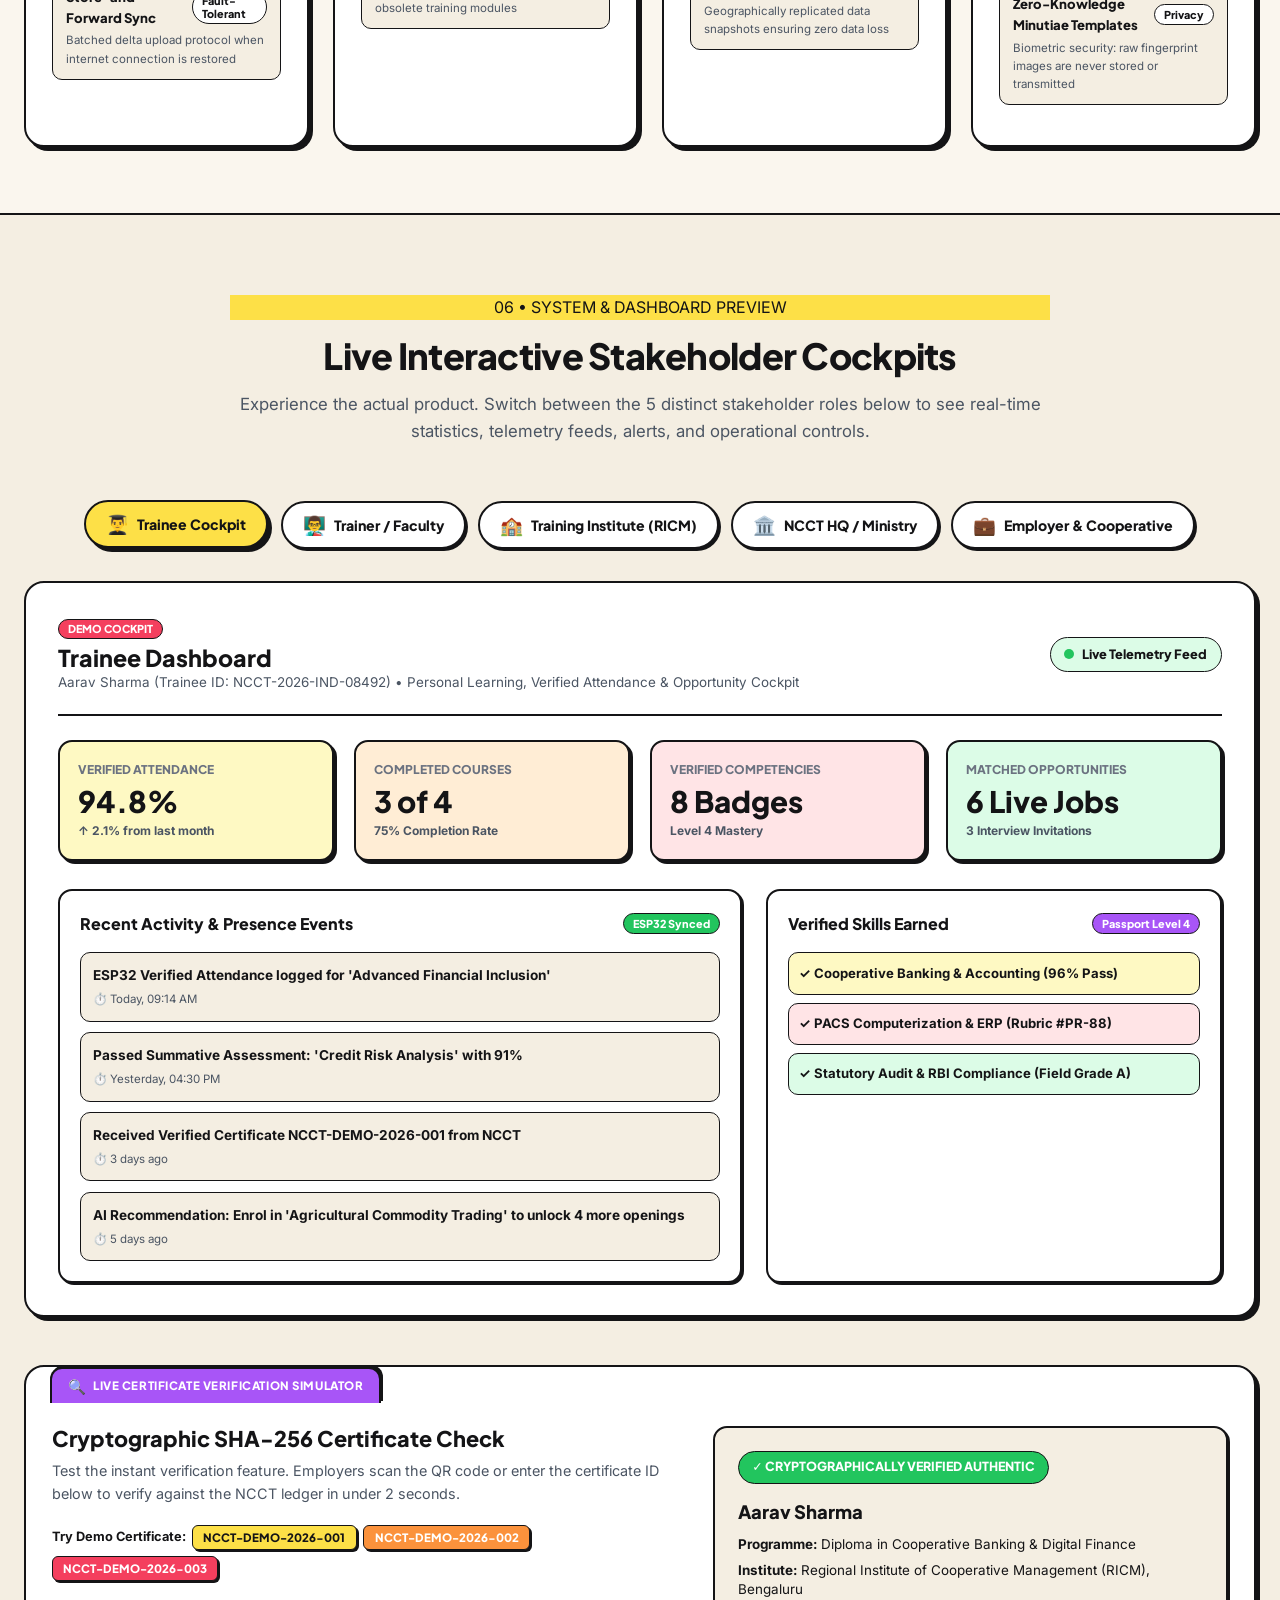
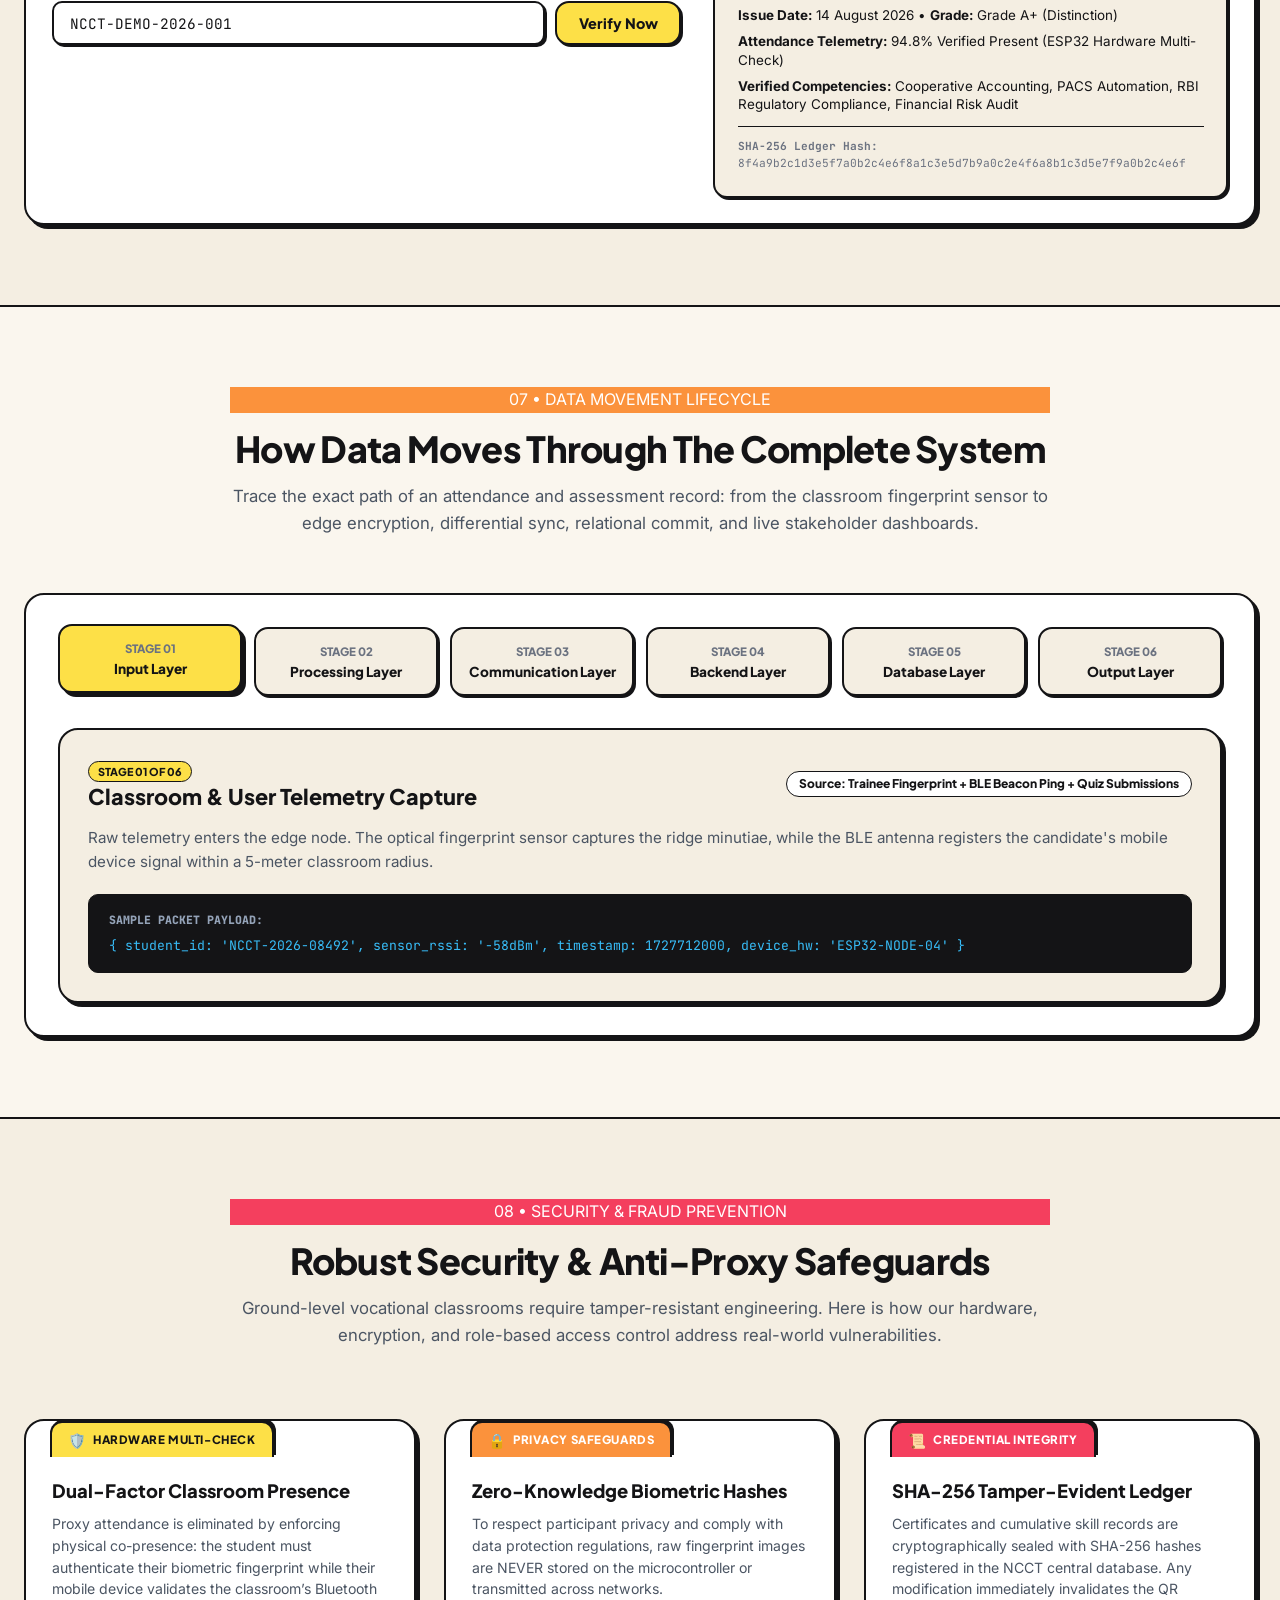
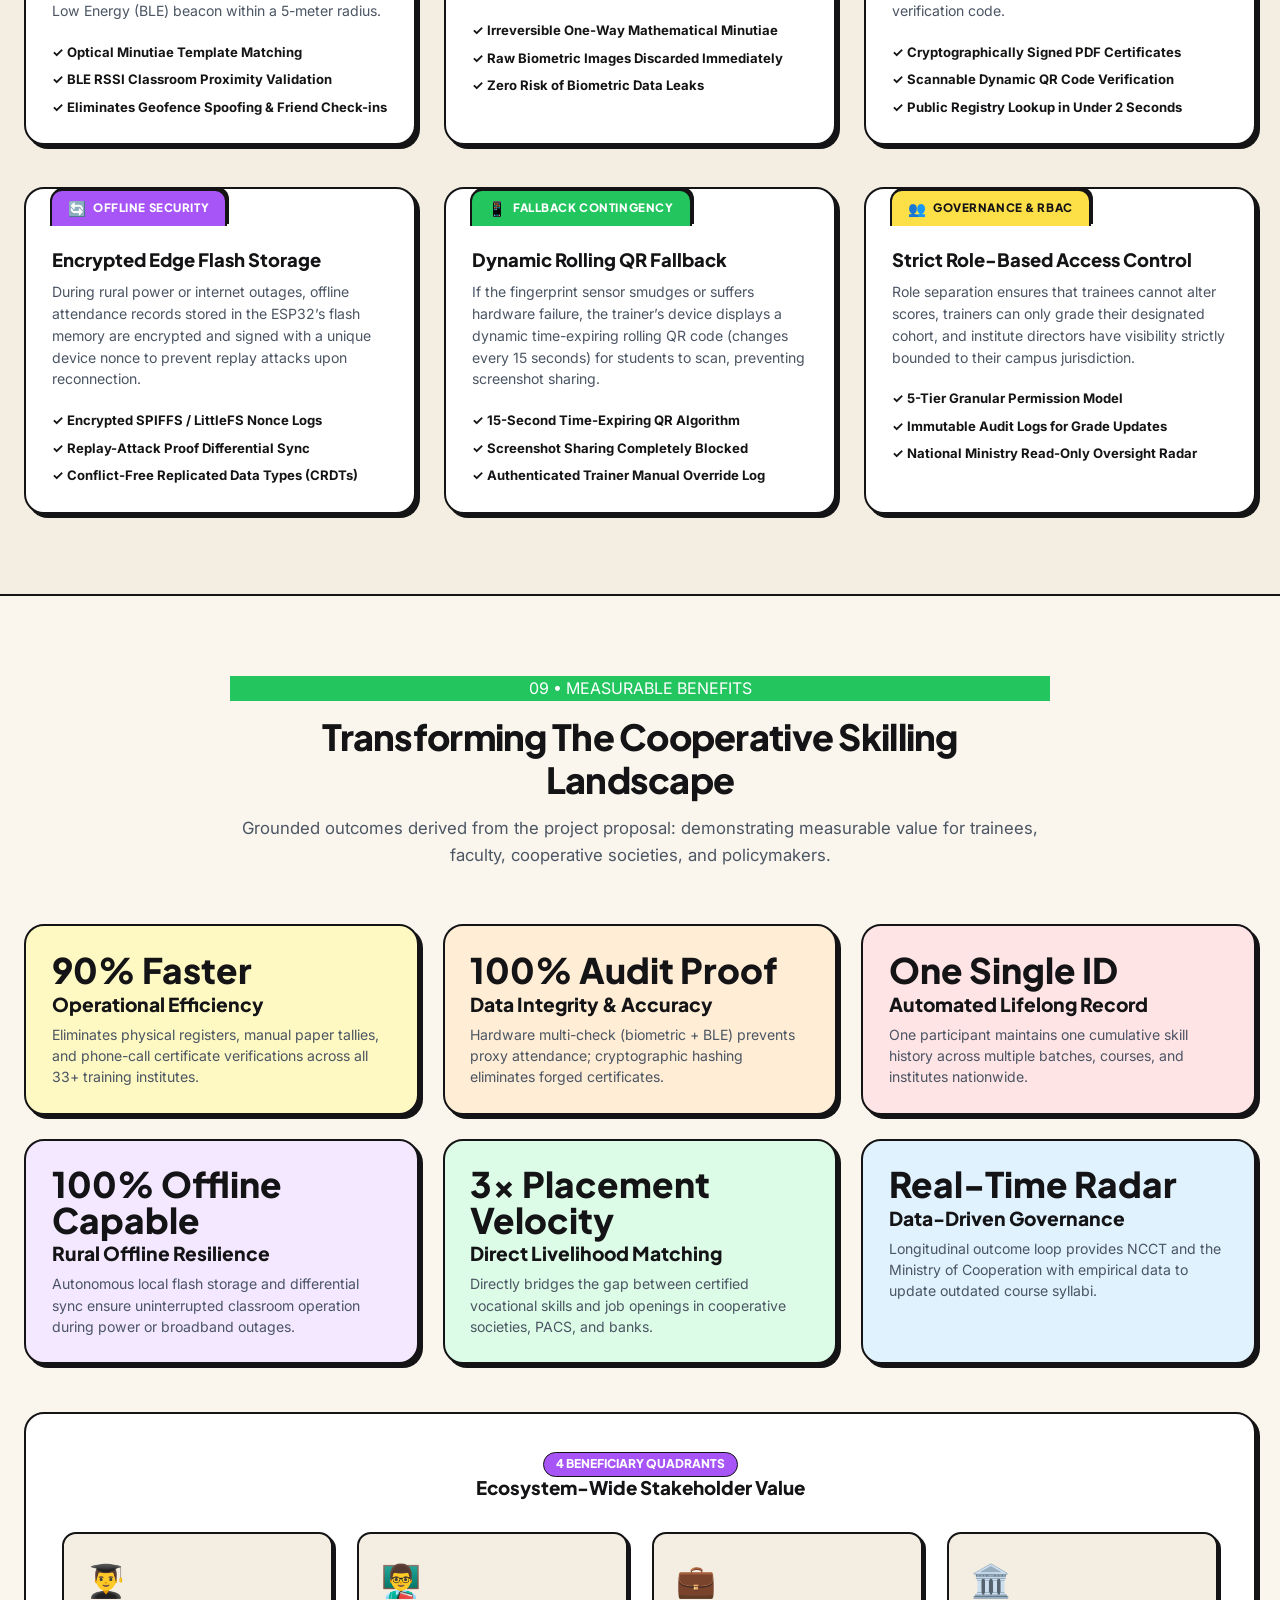
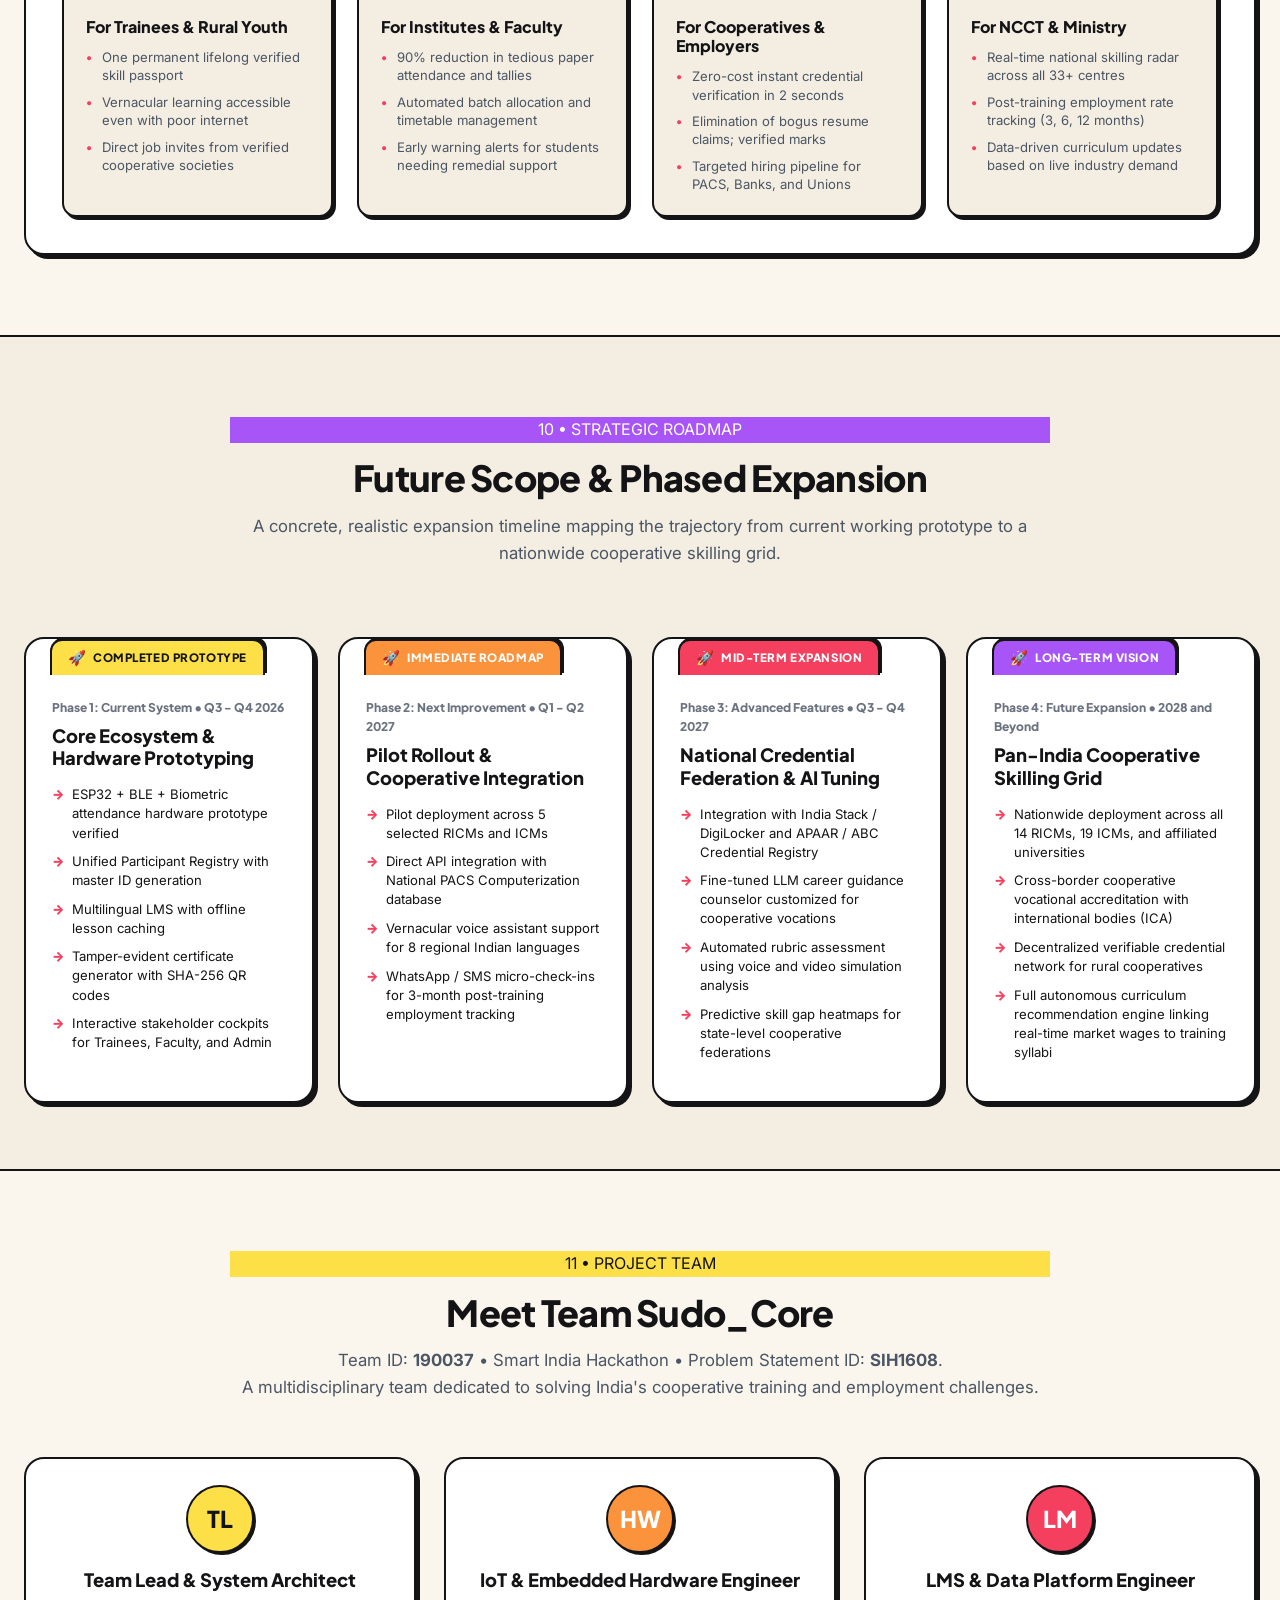
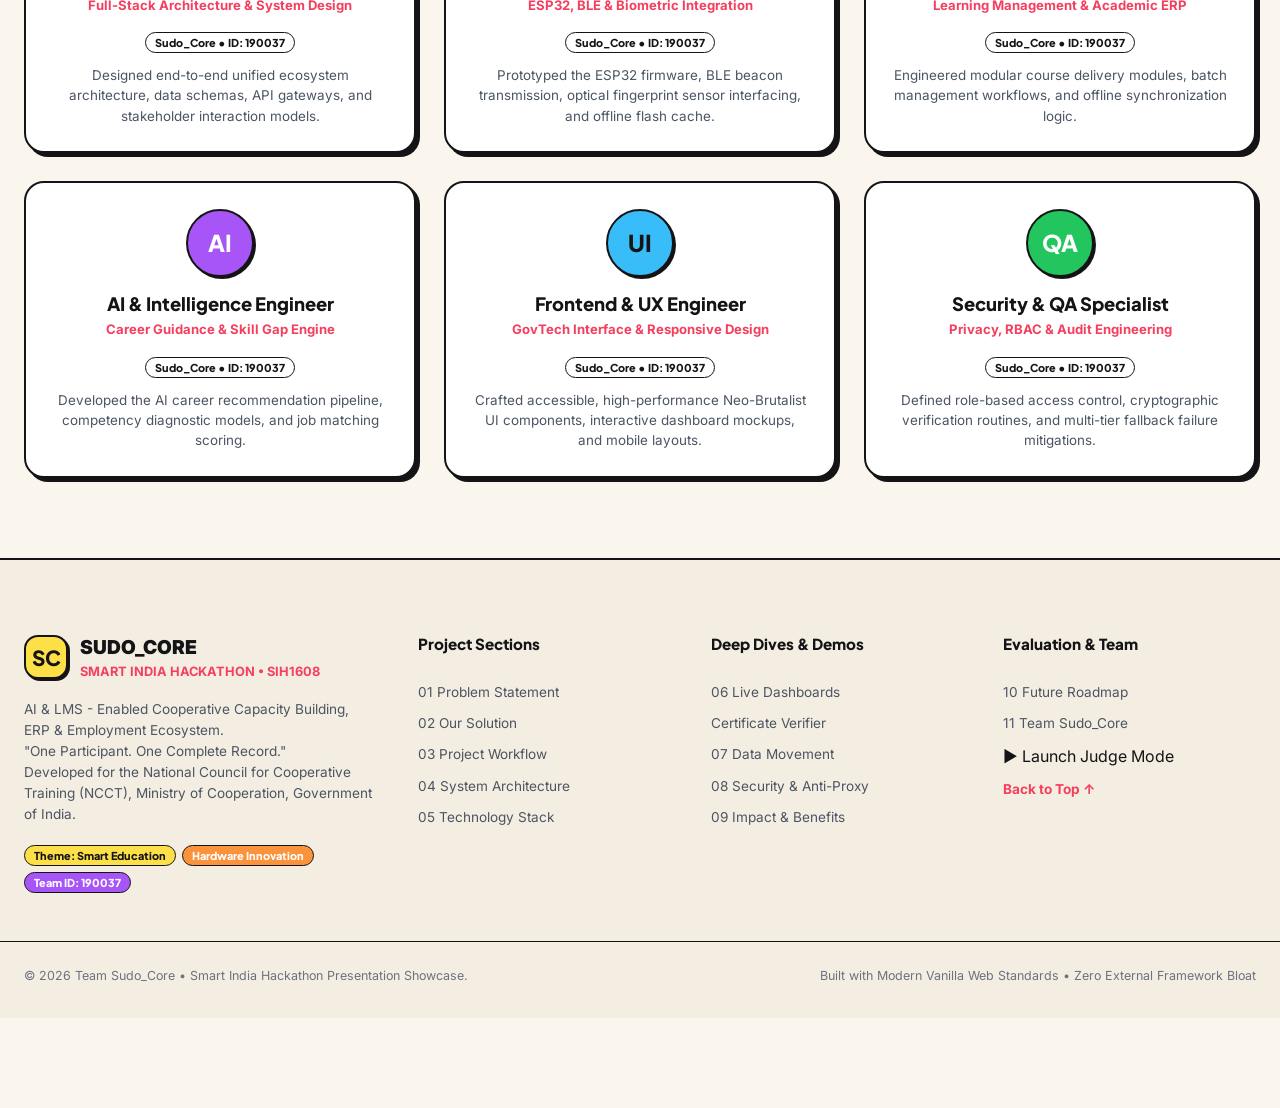
==== commit 2ef4528d: "Redesign SIH showcase with neo-brutalist UI Refreshes the landing page from a GovTech-style theme to" ====
--- a/index.html
+++ b/index.html
@@ -3,169 +3,89 @@
 <head>
   <meta charset="UTF-8">
   <meta name="viewport" content="width=device-width, initial-scale=1.0">
-  <meta name="description" content="Unified Training Platform: One Participant. One Complete Record. Unified digital tracking, smart attendance, verified skill passport, and outcome analytics for vocational and cooperative training.">
-  <meta name="keywords" content="NCCT, Cooperative Training, Unified Training Platform, ESP32 Attendance, Verified Skill Passport, LMS, ERP, Outcome Analytics">
-  <meta name="author" content="National Cooperative Training Council">
-  <title>Unified Training Platform — One Participant. One Complete Record.</title>
-
-  <!-- Google Fonts Preconnect & Inter/Plus Jakarta Sans -->
+  <meta name="description" content="AI & LMS - Enabled Cooperative Capacity Building, ERP & Employment Ecosystem. Team Sudo_Core (ID: 190037) for Smart India Hackathon. 'One Participant. One Complete Record.'">
+  <meta name="keywords" content="Smart India Hackathon, SIH1608, Sudo_Core, NCCT, Cooperative Skilling, ESP32 Attendance, Verified Skill Passport, LMS, ERP, Smart Education, Hardware">
+  <meta name="author" content="Team Sudo_Core • NCCT Unified Ecosystem">
+  <title>Sudo_Core • AI & LMS Cooperative Skilling, ERP & Employment Ecosystem | SIH1608</title>
+
+  <!-- Google Fonts: Plus Jakarta Sans (Headings), Inter (Body), JetBrains Mono (Code/Telemetry) -->
   <link rel="preconnect" href="https://fonts.googleapis.com">
   <link rel="preconnect" href="https://fonts.gstatic.com" crossorigin>
-  <link href="https://fonts.googleapis.com/css2?family=Inter:wght@300;400;500;600;700&family=JetBrains+Mono:wght@400;500;700&family=Plus+Jakarta+Sans:wght@500;600;700;800&display=swap" rel="stylesheet">
+  <link href="https://fonts.googleapis.com/css2?family=Inter:wght@400;500;600;700&family=JetBrains+Mono:wght@500;700&family=Plus+Jakarta+Sans:wght@600;700;800;900&display=swap" rel="stylesheet">
 
   <link rel="stylesheet" href="css/style.css">
 </head>
 <body>
 
   <!-- ========================================================================
-       TOP NOTIFICATION BAR
+       TOP HACKATHON TICKER / BANNER
        ======================================================================== -->
   <div class="top-banner">
-    <span class="top-banner-badge">Unified Platform Architecture</span>
-    <span><strong>NCCT Unified Ecosystem</strong> • National Council for Cooperative Training</span>
-    <a href="#dashboards" class="top-banner-link">View Live Interactive Dashboards (Demo) →</a>
+    <div class="container top-banner-inner">
+      <div class="top-banner-tags">
+        <span class="badge badge-yellow">SMART INDIA HACKATHON</span>
+        <span class="badge badge-pink">PS ID: SIH1608</span>
+        <span class="badge badge-purple">TEAM ID: 190037</span>
+        <span class="badge badge-green">CATEGORY: HARDWARE</span>
+      </div>
+      <div class="top-banner-center">
+        <strong>TEAM SUDO_CORE</strong> • AI & LMS - Enabled Cooperative Capacity Building, ERP & Employment Ecosystem
+      </div>
+      <div class="top-banner-actions">
+        <button class="btn btn-sm btn-yellow launch-pres-btn" title="Launch Fullscreen Presentation Mode for Judges">
+          <svg width="14" height="14" viewBox="0 0 24 24" fill="none" stroke="currentColor" stroke-width="2.5"><polygon points="5 3 19 12 5 21 5 3"></polygon></svg>
+          Presentation Mode
+        </button>
+      </div>
+    </div>
   </div>
 
   <!-- ========================================================================
-       STICKY NAVIGATION BAR
+       STICKY NAVIGATION BAR (Playful Neo-Brutalist)
        ======================================================================== -->
   <header class="navbar" id="topNav">
     <div class="container nav-container">
-      <div class="nav-brand">
-        <a href="#hero" class="brand-logo-icon">U</a>
+      <a href="#hero" class="nav-brand">
+        <div class="brand-badge">SC</div>
         <div class="brand-text">
-          <span class="brand-name">UTP</span>
-        </div>
-      </div>
+          <span class="brand-name">SUDO_CORE</span>
+          <span class="brand-sub">SIH1608 • NCCT ECOSYSTEM</span>
+        </div>
+      </a>
 
       <nav class="nav-menu" aria-label="Main Navigation">
-        <div class="nav-item">
-          <a href="#problem" class="nav-link">Problem</a>
-        </div>
-
-        <div class="nav-item">
-          <a href="#solution" class="nav-link">Solution</a>
-        </div>
-
-        <div class="nav-item">
-          <a href="#journey" class="nav-link">Journey</a>
-        </div>
-
-        <div class="nav-item">
-          <a href="#ecosystem" class="nav-link">Ecosystem</a>
-        </div>
-
-        <!-- Technical Dropdown -->
-        <div class="nav-item">
-          <a href="#architecture" class="nav-link">
-            Architecture ▾
-          </a>
-          <div class="nav-dropdown">
-            <a href="#attendance" class="dropdown-link">
-              <span class="dropdown-link-title">Smart Attendance (ESP32)</span>
-              <span class="dropdown-link-desc">BLE + Biometric multi-check</span>
-            </a>
-            <a href="#offline" class="dropdown-link">
-              <span class="dropdown-link-title">Offline-First Engine</span>
-              <span class="dropdown-link-desc">Local caching & differential sync</span>
-            </a>
-            <a href="#architecture" class="dropdown-link">
-              <span class="dropdown-link-title">Technical Architecture</span>
-              <span class="dropdown-link-desc">Grounded hardware & software tiers</span>
-            </a>
-            <a href="#data-flow" class="dropdown-link">
-              <span class="dropdown-link-title">12-Stage Data Flow</span>
-              <span class="dropdown-link-desc">Information lifecycle specification</span>
-            </a>
-            <a href="#security" class="dropdown-link">
-              <span class="dropdown-link-title">Security & RBAC</span>
-              <span class="dropdown-link-desc">Access control & audit logs</span>
-            </a>
-          </div>
-        </div>
-
-        <!-- Credentials & AI Dropdown -->
-        <div class="nav-item">
-          <a href="#passport" class="nav-link">
-            Credentials ▾
-          </a>
-          <div class="nav-dropdown">
-            <a href="#passport" class="dropdown-link">
-              <span class="dropdown-link-title">Verified Skill Passport</span>
-              <span class="dropdown-link-desc">Evidence-backed digital profile</span>
-            </a>
-            <a href="#certification" class="dropdown-link">
-              <span class="dropdown-link-title">Certificate Verifier</span>
-              <span class="dropdown-link-desc">QR & Unique ID live test tool</span>
-            </a>
-            <a href="#ai-guidance" class="dropdown-link">
-              <span class="dropdown-link-title">AI Career Guidance</span>
-              <span class="dropdown-link-desc">Intelligent skill gap diagnostics</span>
-            </a>
-            <a href="#job-matching" class="dropdown-link">
-              <span class="dropdown-link-title">Job & Livelihood Matching</span>
-              <span class="dropdown-link-desc">Connecting verified skills with employers</span>
-            </a>
-          </div>
-        </div>
-
-        <!-- Impact & Viability Dropdown -->
-        <div class="nav-item">
-          <a href="#impact" class="nav-link">
-            Impact ▾
-          </a>
-          <div class="nav-dropdown">
-            <a href="#training-intelligence" class="dropdown-link">
-              <span class="dropdown-link-title">Training Intelligence</span>
-              <span class="dropdown-link-desc">Circular outcome feedback loop</span>
-            </a>
-            <a href="#skill-map" class="dropdown-link">
-              <span class="dropdown-link-title">Cooperative Skill Map</span>
-              <span class="dropdown-link-desc">Federated NCCT institutional model</span>
-            </a>
-            <a href="#feasibility" class="dropdown-link">
-              <span class="dropdown-link-title">Feasibility & Scalability</span>
-              <span class="dropdown-link-desc">Technical, operational, economic</span>
-            </a>
-            <a href="#risks" class="dropdown-link">
-              <span class="dropdown-link-title">Risks & Mitigation Matrix</span>
-              <span class="dropdown-link-desc">5 key failure modes addressed</span>
-            </a>
-            <a href="#impact" class="dropdown-link">
-              <span class="dropdown-link-title">4 Benefit Quadrants</span>
-              <span class="dropdown-link-desc">Social, Economic, Operational, Educational</span>
-            </a>
-          </div>
-        </div>
-
-        <div class="nav-item">
-          <a href="#dashboards" class="nav-link">Dashboards</a>
-        </div>
+        <a href="#problem" class="nav-link">01 Problem</a>
+        <a href="#solution" class="nav-link">02 Solution</a>
+        <a href="#workflow" class="nav-link">03 Workflow</a>
+        <a href="#architecture" class="nav-link">04 Architecture</a>
+        <a href="#tech-stack" class="nav-link">05 Tech Stack</a>
+        <a href="#dashboards" class="nav-link">06 Dashboards</a>
+        <a href="#data-flow" class="nav-link">07 Data Flow</a>
+        <a href="#security" class="nav-link">08 Security</a>
+        <a href="#benefits" class="nav-link">09 Benefits</a>
+        <a href="#future-scope" class="nav-link">10 Roadmap</a>
+        <a href="#team" class="nav-link">11 Team</a>
       </nav>
 
       <div class="nav-actions">
-        <button class="icon-btn open-search-modal" title="Quick Search (Ctrl+K)" aria-label="Search Documentation">
-          <svg width="18" height="18" viewBox="0 0 24 24" fill="none" stroke="currentColor" stroke-width="2"><circle cx="11" cy="11" r="8"></circle><line x1="21" y1="21" x2="16.65" y2="16.65"></line></svg>
+        <button class="icon-btn open-search-modal" title="Quick Jump (Ctrl+K)" aria-label="Search Project">
+          <svg width="18" height="18" viewBox="0 0 24 24" fill="none" stroke="currentColor" stroke-width="2.5"><circle cx="11" cy="11" r="8"></circle><line x1="21" y1="21" x2="16.65" y2="16.65"></line></svg>
         </button>
 
-        <button class="icon-btn" id="themeToggleBtn" aria-label="Toggle Dark/Light Mode">
+        <button class="icon-btn" id="themeToggleBtn" aria-label="Toggle Theme" title="Toggle Dark/Light Mode">
           <span id="themeIcon">
-            <svg width="18" height="18" viewBox="0 0 24 24" fill="none" stroke="currentColor" stroke-width="2"><path d="M21 12.79A9 9 0 1 1 11.21 3 7 7 0 0 0 21 12.79z"></path></svg>
+            <svg width="18" height="18" viewBox="0 0 24 24" fill="none" stroke="currentColor" stroke-width="2.5"><path d="M21 12.79A9 9 0 1 1 11.21 3 7 7 0 0 0 21 12.79z"></path></svg>
           </span>
         </button>
 
-        <button class="nav-btn nav-btn-outline print-doc-btn" title="Print or Save formal PDF report">
-          <svg width="16" height="16" viewBox="0 0 24 24" fill="none" stroke="currentColor" stroke-width="2"><polyline points="6 9 6 2 18 2 18 9"></polyline><path d="M6 18H4a2 2 0 0 1-2-2v-5a2 2 0 0 1 2-2h16a2 2 0 0 1 2 2v5a2 2 0 0 1-2 2h-2"></path><rect x="6" y="14" width="12" height="8"></rect></svg>
-          PDF Report
+        <button class="btn btn-outline btn-sm launch-pres-btn" title="Judge Presentation Walkthrough">
+          <svg width="14" height="14" viewBox="0 0 24 24" fill="none" stroke="currentColor" stroke-width="2.5"><polygon points="5 3 19 12 5 21 5 3"></polygon></svg>
+          Judge Mode
         </button>
-
-        <a href="#dashboards" class="nav-btn nav-btn-primary">
-          Live Demo
-        </a>
 
         <!-- Mobile Drawer Toggle -->
         <button class="icon-btn mobile-toggle" id="mobileNavToggle" aria-label="Open Navigation Drawer">
-          <svg width="20" height="20" viewBox="0 0 24 24" fill="none" stroke="currentColor" stroke-width="2"><line x1="3" y1="12" x2="21" y2="12"></line><line x1="3" y1="6" x2="21" y2="6"></line><line x1="3" y1="18" x2="21" y2="18"></line></svg>
+          <svg width="22" height="22" viewBox="0 0 24 24" fill="none" stroke="currentColor" stroke-width="2.5"><line x1="3" y1="12" x2="21" y2="12"></line><line x1="3" y1="6" x2="21" y2="6"></line><line x1="3" y1="18" x2="21" y2="18"></line></svg>
         </button>
       </div>
     </div>
@@ -176,210 +96,187 @@
   <aside class="mobile-nav-drawer" id="mobileNavDrawer" aria-label="Mobile Navigation Drawer">
     <div class="drawer-header">
       <div class="drawer-brand">
-        <span class="brand-logo-icon" style="width: 34px; height: 34px; font-size: 1rem;">U</span>
+        <span class="brand-badge" style="width: 38px; height: 38px; font-size: 1.1rem;">SC</span>
         <div>
-          <div style="font-weight: 800; font-size: 1.05rem; line-height: 1.1; color: var(--text-main);">Unified Platform</div>
-          <div style="font-size: 0.7rem; color: var(--text-subtle); text-transform: uppercase;">Technical Documentation</div>
-        </div>
-      </div>
-      <div style="display: flex; align-items: center; gap: 0.5rem;">
-        <button class="icon-btn mobile-theme-btn" id="drawerThemeToggleBtn" title="Toggle Dark/Light Mode" aria-label="Toggle Theme">
-          <span class="drawer-theme-icon" id="drawerThemeIcon">
-            <svg width="18" height="18" viewBox="0 0 24 24" fill="none" stroke="currentColor" stroke-width="2"><path d="M21 12.79A9 9 0 1 1 11.21 3 7 7 0 0 0 21 12.79z"></path></svg>
-          </span>
-        </button>
-        <button class="drawer-close-btn" id="closeMobileNav" aria-label="Close Navigation Menu">✕</button>
-      </div>
+          <div style="font-weight: 800; font-size: 1.1rem; line-height: 1.1;">Sudo_Core</div>
+          <div style="font-size: 0.75rem; font-weight: 700; color: var(--color-pink);">SIH1608 • HARDWARE</div>
+        </div>
+      </div>
+      <button class="drawer-close-btn" id="closeMobileNav" aria-label="Close Navigation Menu">✕</button>
     </div>
 
     <div class="drawer-content">
       <div class="drawer-group">
-        <div class="drawer-group-title">Overview & Concept</div>
+        <div class="drawer-group-title">Evaluation Navigation</div>
+        <a href="#hero" class="drawer-link"><span class="drawer-num">00</span> Home / Hero</a>
         <a href="#problem" class="drawer-link"><span class="drawer-num">01</span> Problem Statement</a>
-        <a href="#solution" class="drawer-link"><span class="drawer-num">02</span> Proposed Solution</a>
-        <a href="#journey" class="drawer-link"><span class="drawer-num">03</span> Core Participant Journey</a>
-        <a href="#ecosystem" class="drawer-link"><span class="drawer-num">04</span> Stakeholder Ecosystem</a>
-      </div>
-
-      <div class="drawer-group">
-        <div class="drawer-group-title">Technical Deep Dives</div>
-        <a href="#attendance" class="drawer-link"><span class="drawer-num">05</span> Smart Attendance (ESP32)</a>
-        <a href="#offline" class="drawer-link"><span class="drawer-num">06</span> Offline-First Architecture</a>
-        <a href="#lms" class="drawer-link"><span class="drawer-num">07</span> Learning Management (LMS)</a>
-        <a href="#architecture" class="drawer-link"><span class="drawer-num">08</span> Technical Architecture</a>
-        <a href="#data-flow" class="drawer-link"><span class="drawer-num">09</span> Data Flow Lifecycle</a>
-        <a href="#security" class="drawer-link"><span class="drawer-num">10</span> Security & RBAC</a>
-      </div>
-
-      <div class="drawer-group">
-        <div class="drawer-group-title">Credentials & AI</div>
-        <a href="#passport" class="drawer-link"><span class="drawer-num">11</span> Verified Skill Passport</a>
-        <a href="#certification" class="drawer-link"><span class="drawer-num">12</span> Certificate Verifier</a>
-        <a href="#ai-guidance" class="drawer-link"><span class="drawer-num">13</span> AI Career Guidance</a>
-        <a href="#job-matching" class="drawer-link"><span class="drawer-num">14</span> Job Matching Board</a>
-        <a href="#employer-portal" class="drawer-link"><span class="drawer-num">15</span> Employer / Coop Portal</a>
-      </div>
-
-      <div class="drawer-group">
-        <div class="drawer-group-title">Intelligence, Impact & Demos</div>
-        <a href="#training-intelligence" class="drawer-link"><span class="drawer-num">16</span> Training Intelligence & Loop</a>
-        <a href="#skill-map" class="drawer-link"><span class="drawer-num">17</span> Cooperative Skill Map</a>
-        <a href="#feasibility" class="drawer-link"><span class="drawer-num">18</span> Feasibility & Scalability</a>
-        <a href="#risks" class="drawer-link"><span class="drawer-num">19</span> Risks & Mitigation Matrix</a>
-        <a href="#impact" class="drawer-link"><span class="drawer-num">20</span> Impact & 4 Benefit Quadrants</a>
-        <a href="#dashboards" class="drawer-link highlight"><span class="drawer-num">21</span> Interactive Dashboards (5 Cockpits)</a>
-        <a href="#future-scope" class="drawer-link"><span class="drawer-num">22</span> Future Scope Roadmap</a>
-        <a href="#references" class="drawer-link"><span class="drawer-num">23</span> Research & References</a>
-        <a href="#team" class="drawer-link"><span class="drawer-num">24</span> Project Team</a>
+        <a href="#solution" class="drawer-link"><span class="drawer-num">02</span> Our Proposed Solution</a>
+        <a href="#workflow" class="drawer-link"><span class="drawer-num">03</span> Complete Project Workflow</a>
+        <a href="#architecture" class="drawer-link"><span class="drawer-num">04</span> System Architecture</a>
+        <a href="#tech-stack" class="drawer-link"><span class="drawer-num">05</span> Technology Stack</a>
+        <a href="#dashboards" class="drawer-link"><span class="drawer-num">06</span> Live Stakeholder Dashboards</a>
+        <a href="#data-flow" class="drawer-link"><span class="drawer-num">07</span> Data Movement Lifecycle</a>
+        <a href="#security" class="drawer-link"><span class="drawer-num">08</span> Security & Proxy Prevention</a>
+        <a href="#benefits" class="drawer-link"><span class="drawer-num">09</span> Benefits & Impact</a>
+        <a href="#future-scope" class="drawer-link"><span class="drawer-num">10</span> Future Scope Roadmap</a>
+        <a href="#team" class="drawer-link"><span class="drawer-num">11</span> Team Sudo_Core</a>
       </div>
     </div>
 
     <div class="drawer-footer">
-      <button class="btn btn-outline btn-sm print-doc-btn" style="width: 100%; justify-content: center;">
-        📄 Print / Export PDF Report
+      <button class="btn btn-yellow launch-pres-btn" style="width: 100%; justify-content: center;">
+        ▶ Launch Judge Presentation
       </button>
     </div>
   </aside>
 
   <main>
     <!-- ======================================================================
-         HERO SECTION
+         SECTION 1: HOME / HERO
          ====================================================================== -->
-    <section class="hero" id="hero">
-      <div class="container hero-grid">
-        <div class="hero-content">
-          <div class="hero-meta-strip">
-            <span class="hero-team-tag">
-              <svg width="14" height="14" viewBox="0 0 24 24" fill="none" stroke="currentColor" stroke-width="2.5"><polygon points="12 2 15.09 8.26 22 9.27 17 14.14 18.18 21.02 12 17.77 5.82 21.02 7 14.14 2 9.27 8.91 8.26 12 2"></polygon></svg>
-              <strong>NCCT Unified Training Ecosystem</strong>
+    <section class="hero-section" id="hero">
+      <div class="container hero-layout">
+        <div class="hero-main-col">
+          <!-- Hero Tags & Meta Bar -->
+          <div class="hero-pill-strip">
+            <span class="pill-tag pill-yellow">
+              <span class="pill-dot"></span>
+              Smart India Hackathon
             </span>
-            <span class="badge badge-primary">GovTech & Cooperative Skilling</span>
-          </div>
-
-          <h1 class="hero-title">
-            One Participant.<br>
-            <span class="gradient-text">One Complete Record.</span>
+            <span class="pill-tag pill-pink">PS ID: SIH1608</span>
+            <span class="pill-tag pill-purple">Hardware Category</span>
+            <span class="pill-tag pill-green">Team: Sudo_Core</span>
+          </div>
+
+          <h1 class="hero-headline">
+            AI & LMS - Enabled Cooperative Capacity Building, ERP &amp; <span class="highlight-ink">Employment Ecosystem</span>
           </h1>
 
-          <p class="hero-subtitle">
-            Connecting Training, Verified Skills, Certification, Career Guidance and Livelihood Opportunities in one unified, offline-resilient ecosystem.
+          <div class="hero-tagline-box">
+            <span class="tagline-quote">“</span>
+            <span class="tagline-text">One Participant. One Complete Record.</span>
+            <span class="tagline-sub">Connecting Training, Verified Skills, Certification, Career Guidance and Livelihood in one unified, offline-resilient ecosystem.</span>
+          </div>
+
+          <p class="hero-desc">
+            Designed for the <strong>National Council for Cooperative Training (NCCT)</strong>, Ministry of Cooperation, Government of India. Bridging classroom vocational training with smart ESP32 IoT presence, evidence-backed digital Skill Passports, and direct job placement in India's cooperative sector.
           </p>
 
-          <div class="hero-ctas">
-            <a href="#solution" class="btn btn-primary btn-lg">
-              Explore the Solution
-              <svg width="18" height="18" viewBox="0 0 24 24" fill="none" stroke="currentColor" stroke-width="2"><line x1="5" y1="12" x2="19" y2="12"></line><polyline points="12 5 19 12 12 19"></polyline></svg>
+          <div class="hero-buttons">
+            <a href="#solution" class="btn btn-yellow btn-lg">
+              Explore Solution
+              <svg width="18" height="18" viewBox="0 0 24 24" fill="none" stroke="currentColor" stroke-width="2.5"><line x1="5" y1="12" x2="19" y2="12"></line><polyline points="12 5 19 12 12 19"></polyline></svg>
             </a>
-            <a href="#architecture" class="btn btn-outline btn-lg">
-              View System Architecture
+            <a href="#workflow" class="btn btn-pink btn-lg">
+              View Workflow (10 Steps)
+              <svg width="18" height="18" viewBox="0 0 24 24" fill="none" stroke="currentColor" stroke-width="2.5"><polyline points="9 18 15 12 9 6"></polyline></svg>
             </a>
-            <a href="#dashboards" class="btn btn-secondary btn-lg">
-              Open Demo Dashboards
+            <button class="btn btn-purple btn-lg launch-pres-btn">
+              ▶ Presentation Mode
+            </button>
+            <a href="#dashboards" class="btn btn-outline btn-lg">
+              Live Dashboards
             </a>
           </div>
 
-          <!-- Problem Statement Editable Meta Card (Directly reflecting PPT fields) -->
-          <div class="ps-card">
-            <div class="ps-item">
-              <span class="ps-label">Problem Statement ID</span>
-              <span class="ps-val editable mono" data-editable-id="ps_id" title="Click to customize PS ID" contenteditable="true">
-                [NCCT-UTP-2026]
-              </span>
-            </div>
-            <div class="ps-item">
-              <span class="ps-label">Theme / Domain</span>
-              <span class="ps-val">Smart Education / Cooperative Governance</span>
-            </div>
-            <div class="ps-item" style="grid-column: 1 / -1;">
-              <span class="ps-label">Problem Statement Title (Editable Placeholder)</span>
-              <span class="ps-val editable" data-editable-id="ps_title" title="Click to customize Title" contenteditable="true">
-                [Unified Digital Tracking & Outcome Platform for Cooperative & Skill Training]
-              </span>
-            </div>
-          </div>
-        </div>
-
-        <!-- Hero Right: Live Interactive Ecosystem Card -->
-        <div class="hero-visual">
-          <div class="hero-preview-card">
-            <div class="preview-card-header">
-              <div class="preview-title">
-                <svg width="18" height="18" viewBox="0 0 24 24" fill="none" stroke="currentColor" stroke-width="2"><rect x="2" y="3" width="20" height="14" rx="2" ry="2"></rect><line x1="8" y1="21" x2="16" y2="21"></line><line x1="12" y1="17" x2="12" y2="21"></line></svg>
-                The Unified Participant Loop
-              </div>
-              <div class="preview-status">
-                <span class="preview-pulse"></span>
-                Ecosystem Operational
-              </div>
-            </div>
-
-            <div class="hero-flow-diagram">
-              <div class="flow-node">
-                <div class="flow-node-left">
-                  <div class="flow-node-icon">01</div>
-                  <div>
-                    <div class="flow-node-title">Trainee Enrollment</div>
-                    <div class="flow-node-meta">Aadhaar / e-KYC Identity Binding</div>
+          <!-- Hackathon Metadata Quick-Card -->
+          <div class="meta-strip-card">
+            <div class="meta-item">
+              <div class="meta-label">Problem Statement ID</div>
+              <div class="meta-val mono" id="heroPsId">SIH1608</div>
+            </div>
+            <div class="meta-item">
+              <div class="meta-label">Team Name &amp; ID</div>
+              <div class="meta-val">Sudo_Core (190037)</div>
+            </div>
+            <div class="meta-item">
+              <div class="meta-label">Theme / Domain</div>
+              <div class="meta-val">Smart Education / Hardware</div>
+            </div>
+            <div class="meta-item">
+              <div class="meta-label">Lead Stakeholder</div>
+              <div class="meta-val">NCCT, Ministry of Cooperation</div>
+            </div>
+          </div>
+        </div>
+
+        <!-- Hero Visual Right: Interactive Ecosystem Loop Card -->
+        <div class="hero-visual-col">
+          <div class="card neo-card folder-card hero-preview-card">
+            <div class="folder-tab tab-yellow">
+              <span class="folder-tab-icon">⚡</span>
+              THE UNIFIED PARTICIPANT LOOP
+            </div>
+
+            <div class="card-inner">
+              <div class="preview-header">
+                <div class="preview-badge-status">
+                  <span class="live-pulse"></span>
+                  Ecosystem Synchronized
+                </div>
+                <span class="badge badge-purple">Hardware + AI + Cloud</span>
+              </div>
+
+              <!-- Animated Vertical Flow Nodes -->
+              <div class="interactive-loop-flow">
+                <div class="loop-node" data-node="1">
+                  <div class="loop-icon bg-yellow">01</div>
+                  <div class="loop-info">
+                    <div class="loop-title">Candidate Enrollment</div>
+                    <div class="loop-sub">Aadhaar/e-KYC &amp; Unique ID Generation</div>
                   </div>
-                </div>
-                <span class="badge badge-primary">Entry</span>
-              </div>
-
-              <div class="flow-connector">↓</div>
-
-              <div class="flow-node">
-                <div class="flow-node-left">
-                  <div class="flow-node-icon" style="color: #f97316;">02</div>
-                  <div>
-                    <div class="flow-node-title">Smart Hardware Attendance</div>
-                    <div class="flow-node-meta">ESP32 + BLE + Biometric Multi-Check</div>
+                  <span class="badge badge-sm badge-yellow">Entry</span>
+                </div>
+
+                <div class="loop-connector">↓</div>
+
+                <div class="loop-node" data-node="2">
+                  <div class="loop-icon bg-orange">02</div>
+                  <div class="loop-info">
+                    <div class="loop-title">Smart Hardware Presence</div>
+                    <div class="loop-sub">ESP32 + BLE + Biometrics (Offline First)</div>
                   </div>
-                </div>
-                <span class="badge badge-amber">Hardware</span>
-              </div>
-
-              <div class="flow-connector">↓</div>
-
-              <div class="flow-node">
-                <div class="flow-node-left">
-                  <div class="flow-node-icon" style="color: var(--color-primary);">03</div>
-                  <div>
-                    <div class="flow-node-title">Learning & Evaluation</div>
-                    <div class="flow-node-meta">Multilingual LMS + Formative Tests</div>
+                  <span class="badge badge-sm badge-orange">Hardware</span>
+                </div>
+
+                <div class="loop-connector">↓</div>
+
+                <div class="loop-node" data-node="3">
+                  <div class="loop-icon bg-pink">03</div>
+                  <div class="loop-info">
+                    <div class="loop-title">Modular LMS &amp; Evaluation</div>
+                    <div class="loop-sub">Multilingual Lessons + Practical Rubrics</div>
                   </div>
-                </div>
-                <span class="badge badge-primary">Academics</span>
-              </div>
-
-              <div class="flow-connector">↓</div>
-
-              <div class="flow-node">
-                <div class="flow-node-left">
-                  <div class="flow-node-icon" style="color: var(--color-secondary);">04</div>
-                  <div>
-                    <div class="flow-node-title">Verified Skill Passport</div>
-                    <div class="flow-node-meta">QR Verification & Tamper-Proof Badges</div>
+                  <span class="badge badge-sm badge-pink">Academics</span>
+                </div>
+
+                <div class="loop-connector">↓</div>
+
+                <div class="loop-node" data-node="4">
+                  <div class="loop-icon bg-purple">04</div>
+                  <div class="loop-info">
+                    <div class="loop-title">Verified Skill Passport</div>
+                    <div class="loop-sub">SHA-256 Tamper-Proof QR &amp; Badges</div>
                   </div>
-                </div>
-                <span class="badge badge-secondary">Credential</span>
-              </div>
-
-              <div class="flow-connector">↓</div>
-
-              <div class="flow-node">
-                <div class="flow-node-left">
-                  <div class="flow-node-icon" style="color: var(--color-accent-cyan);">05</div>
-                  <div>
-                    <div class="flow-node-title">AI Guidance & Job Matching</div>
-                    <div class="flow-node-meta">Cooperative & Enterprise Opportunities</div>
+                  <span class="badge badge-sm badge-purple">Credentials</span>
+                </div>
+
+                <div class="loop-connector">↓</div>
+
+                <div class="loop-node" data-node="5">
+                  <div class="loop-icon bg-green">05</div>
+                  <div class="loop-info">
+                    <div class="loop-title">AI Career &amp; Job Matching</div>
+                    <div class="loop-sub">Cooperative Societies, PACS &amp; Banks</div>
                   </div>
-                </div>
-                <span class="badge badge-cyan">Outcome</span>
-              </div>
-            </div>
-
-            <div style="margin-top: 1.25rem; padding-top: 0.75rem; border-top: 1px dashed var(--border-light); font-size: 0.75rem; text-align: center; color: var(--text-subtle);">
-              Outcome data returns to NCCT Central Layer for next-cycle curriculum improvement
+                  <span class="badge badge-sm badge-green">Livelihood</span>
+                </div>
+              </div>
+
+              <div class="loop-return-banner">
+                <span class="loop-arrow-icon">↺</span>
+                <span><strong>Circular Training Feedback Loop:</strong> Post-employment wage data returns to NCCT for next-cycle curriculum updates</span>
+              </div>
             </div>
           </div>
         </div>
@@ -387,332 +284,321 @@
     </section>
 
     <!-- ======================================================================
-         SECTION 1: THE PROBLEM STATEMENT & COMPARISON
+         SECTION 2: PROBLEM STATEMENT
          ====================================================================== -->
     <section class="section" id="problem">
       <div class="container">
-        <div class="section-header">
-          <span class="section-tag">01 • Problem Statement</span>
-          <h2 class="section-title">The Current Training Ecosystem Dilemma</h2>
-          <p class="section-desc">
-            Vocational and cooperative skilling in India spans thousands of training centres. However, without unified digital infrastructure, critical training data remains fractured, unreliable, and disconnected from the job market.
+        <div class="section-title-wrap">
+          <div class="section-badge badge-yellow">01 • THE PROBLEM STATEMENT</div>
+          <h2 class="section-heading">Why The Current Training System Fails</h2>
+          <p class="section-subheading">
+            Vocational and cooperative skilling in India spans thousands of training centres, 14 RICMs, and 19 ICMs. However, without unified digital infrastructure, critical training data remains fractured, vulnerable to proxy fraud, and disconnected from employment.
           </p>
         </div>
 
-        <!-- Side-by-Side Flow Comparison (Exact visual mapping from PPT) -->
-        <div class="problem-comparison-grid">
-          <!-- Column 1: Current System -->
-          <div class="comparison-col current">
-            <div class="col-header">
-              <div class="col-title">
-                <svg width="22" height="22" viewBox="0 0 24 24" fill="none" stroke="currentColor" stroke-width="2"><circle cx="12" cy="12" r="10"></circle><line x1="12" y1="8" x2="12" y2="12"></line><line x1="12" y1="16" x2="12.01" y2="16"></line></svg>
-                Current System Failures
-              </div>
-              <span class="badge badge-amber">Status Quo</span>
-            </div>
-
-            <div class="step-flow">
-              <div class="step-card">
-                <span class="step-number">1</span>
-                <span class="step-text">Information is scattered across different systems & paper registers</span>
-              </div>
-              <div class="step-arrow">↓</div>
-
-              <div class="step-card">
-                <span class="step-number">2</span>
-                <span class="step-text">Attendance is mostly simple check-in (vulnerable to misuse & proxies)</span>
-              </div>
-              <div class="step-arrow">↓</div>
-
-              <div class="step-card">
-                <span class="step-number">3</span>
-                <span class="step-text">Certificate is treated as the static end point of the journey</span>
-              </div>
-              <div class="step-arrow">↓</div>
-
-              <div class="step-card">
-                <span class="step-number">4</span>
-                <span class="step-text">Skills are self-declared on resumes without underlying test proofs</span>
-              </div>
-              <div class="step-arrow">↓</div>
-
-              <div class="step-card">
-                <span class="step-number">5</span>
-                <span class="step-text">Training and employment lack direct real-time connections</span>
-              </div>
-              <div class="step-arrow">↓</div>
-
-              <div class="step-card">
-                <span class="step-number">6</span>
-                <span class="step-text">Difficult to track overall training impact or learner post-training outcomes</span>
-              </div>
-            </div>
-          </div>
-
-          <!-- Column 2: Proposed Solution -->
-          <div class="comparison-col solution">
-            <div class="col-header">
-              <div class="col-title">
-                <svg width="22" height="22" viewBox="0 0 24 24" fill="none" stroke="currentColor" stroke-width="2"><path d="M22 11.08V12a10 10 0 1 1-5.93-9.14"></path><polyline points="22 4 12 14.01 9 11.01"></polyline></svg>
-                Our Proposed Unified Approach
-              </div>
-              <span class="badge badge-secondary">Unified Model</span>
-            </div>
-
-            <div class="step-flow">
-              <div class="step-card">
-                <span class="step-number">1</span>
-                <span class="step-text">One unified platform with a complete, persistent participant record</span>
-              </div>
-              <div class="step-arrow">↓</div>
-
-              <div class="step-card">
-                <span class="step-number">2</span>
-                <span class="step-text">Verified attendance using smart hardware (ESP32 + BLE + Biometrics)</span>
-              </div>
-              <div class="step-arrow">↓</div>
-
-              <div class="step-card">
-                <span class="step-number">3</span>
-                <span class="step-text">Certificate leads directly to a verifiable digital Skill Passport</span>
-              </div>
-              <div class="step-arrow">↓</div>
-
-              <div class="step-card">
-                <span class="step-number">4</span>
-                <span class="step-text">Skills backed by empirical training, practical marks & attendance metrics</span>
-              </div>
-              <div class="step-arrow">↓</div>
-
-              <div class="step-card">
-                <span class="step-number">5</span>
-                <span class="step-text">AI career guidance and direct matching to cooperative & industry jobs</span>
-              </div>
-              <div class="step-arrow">↓</div>
-
-              <div class="step-card">
-                <span class="step-number">6</span>
-                <span class="step-text">Continuous outcome feedback loop that improves next-cycle course syllabi</span>
-              </div>
-            </div>
-          </div>
-        </div>
-
-        <!-- Fact Cards: Why the Problem Exists -->
-        <div class="problem-facts-grid">
-          <div class="fact-card">
-            <div class="fact-icon warn">📁</div>
-            <h3 class="fact-title">Fragmented Data Silos</h3>
-            <p class="fact-desc">
-              Institutes maintain separate registers for admissions, attendance, exams, and certifications. If a candidate relocates between RICMs or ICMs, their cumulative skilling history is lost.
-            </p>
-          </div>
-
-          <div class="fact-card">
-            <div class="fact-icon warn">⏱️</div>
-            <h3 class="fact-title">Attendance Vulnerabilities</h3>
-            <p class="fact-desc">
-              Basic paper sign-ins or simple mobile geolocation apps are frequently prone to proxy attendance, absence masking, and lack verifiable classroom proximity validation.
-            </p>
-          </div>
-
-          <div class="fact-card">
-            <div class="fact-icon warn">📜</div>
-            <h3 class="fact-title">Certificates as "Dead Ends"</h3>
-            <p class="fact-desc">
-              Once an institute hands over a paper certificate, the relationship terminates. The governing bodies (NCCT/Ministry) have no automated visibility into whether the trainee obtained gainful employment.
-            </p>
-          </div>
-
-          <div class="fact-card">
-            <div class="fact-icon warn">🔍</div>
-            <h3 class="fact-title">Unverified Resume Claims</h3>
-            <p class="fact-desc">
-              Employers in the cooperative sector (PACS, Dairy Unions, Urban Banks) receive resumes with self-declared competencies that lack underlying empirical assessment validation.
-            </p>
+        <!-- 4 Large Visual Cards (Existing Problem, Current Challenges, Limitations, Why New Solution) -->
+        <div class="grid-4-cards">
+          <!-- Card 1 -->
+          <div class="card neo-card folder-card">
+            <div class="folder-tab tab-yellow">
+              <span class="folder-tab-icon">📁</span>
+              EXISTING PROBLEM
+            </div>
+            <div class="card-inner">
+              <h3 class="card-title">Fragmented Data Silos</h3>
+              <p class="card-text">
+                Institutes maintain independent admissions registers, paper roll-calls, exam spreadsheets, and graduation books. If a trainee moves between institutions, their learning record is wiped clean.
+              </p>
+              <div class="card-tag-row">
+                <span class="badge badge-sm badge-yellow">No Central Registry</span>
+                <span class="badge badge-sm badge-outline">Siloed Data</span>
+              </div>
+            </div>
+          </div>
+
+          <!-- Card 2 -->
+          <div class="card neo-card folder-card">
+            <div class="folder-tab tab-orange">
+              <span class="folder-tab-icon">⚠️</span>
+              CURRENT CHALLENGES
+            </div>
+            <div class="card-inner">
+              <h3 class="card-title">Attendance Vulnerabilities</h3>
+              <p class="card-text">
+                Traditional sign-in sheets and basic mobile apps are easily cheated via proxy signatures and mock GPS locations. There is zero physical proof that the student was physically inside the classroom.
+              </p>
+              <div class="card-tag-row">
+                <span class="badge badge-sm badge-orange">Proxy Check-Ins</span>
+                <span class="badge badge-sm badge-outline">No Hardware Proof</span>
+              </div>
+            </div>
+          </div>
+
+          <!-- Card 3 -->
+          <div class="card neo-card folder-card">
+            <div class="folder-tab tab-pink">
+              <span class="folder-tab-icon">📜</span>
+              LIMITATIONS OF METHODS
+            </div>
+            <div class="card-inner">
+              <h3 class="card-title">Certificates as "Dead Ends"</h3>
+              <p class="card-text">
+                Once a paper diploma is issued, the connection ends. Paper certificates are easily forged, and employers cannot distinguish between someone who attended every class and someone who barely passed.
+              </p>
+              <div class="card-tag-row">
+                <span class="badge badge-sm badge-pink">Forgery Risks</span>
+                <span class="badge badge-sm badge-outline">Zero Verification</span>
+              </div>
+            </div>
+          </div>
+
+          <!-- Card 4 -->
+          <div class="card neo-card folder-card">
+            <div class="folder-tab tab-purple">
+              <span class="folder-tab-icon">🚀</span>
+              WHY NEW SOLUTION
+            </div>
+            <div class="card-inner">
+              <h3 class="card-title">Missing Livelihood &amp; Loop</h3>
+              <p class="card-text">
+                Training institutes produce graduates with unverified resume claims, while rural cooperatives struggle to find skilled staff. Furthermore, NCCT has no automated outcome tracking to update obsolete syllabi.
+              </p>
+              <div class="card-tag-row">
+                <span class="badge badge-sm badge-purple">No Hiring Pipeline</span>
+                <span class="badge badge-sm badge-outline">Obsolete Syllabi</span>
+              </div>
+            </div>
+          </div>
+        </div>
+
+        <!-- Side-by-Side Flow Comparison (From PPT Slide 2) -->
+        <div class="comparison-container neo-card">
+          <div class="comparison-header">
+            <div class="comparison-header-col fail-col">
+              <span class="status-cross">✕</span>
+              <span>EXISTING SYSTEM FAILURES (Status Quo)</span>
+            </div>
+            <div class="comparison-header-col win-col">
+              <span class="status-check">✓</span>
+              <span>OUR PROPOSED UNIFIED SOLUTION</span>
+            </div>
+          </div>
+
+          <div class="comparison-body">
+            <!-- Row 1 -->
+            <div class="comparison-row">
+              <div class="comparison-cell fail-cell">
+                <span class="cell-num">1</span>
+                <span>Information is scattered across different systems &amp; paper registers</span>
+              </div>
+              <div class="comparison-cell win-cell">
+                <span class="cell-num">1</span>
+                <span>One unified platform with a complete, persistent participant master record</span>
+              </div>
+            </div>
+            <!-- Row 2 -->
+            <div class="comparison-row">
+              <div class="comparison-cell fail-cell">
+                <span class="cell-num">2</span>
+                <span>Attendance is mostly simple check-in (vulnerable to misuse &amp; proxies)</span>
+              </div>
+              <div class="comparison-cell win-cell">
+                <span class="cell-num">2</span>
+                <span>Verified presence using smart hardware (ESP32 + BLE + Biometrics)</span>
+              </div>
+            </div>
+            <!-- Row 3 -->
+            <div class="comparison-row">
+              <div class="comparison-cell fail-cell">
+                <span class="cell-num">3</span>
+                <span>Certificate is treated as the static end point of the journey</span>
+              </div>
+              <div class="comparison-cell win-cell">
+                <span class="cell-num">3</span>
+                <span>Certificate leads directly to a verifiable digital Skill Passport</span>
+              </div>
+            </div>
+            <!-- Row 4 -->
+            <div class="comparison-row">
+              <div class="comparison-cell fail-cell">
+                <span class="cell-num">4</span>
+                <span>Skills are self-declared on resumes without underlying test proofs</span>
+              </div>
+              <div class="comparison-cell win-cell">
+                <span class="cell-num">4</span>
+                <span>Skills backed by empirical training, practical marks &amp; attendance metrics</span>
+              </div>
+            </div>
+            <!-- Row 5 -->
+            <div class="comparison-row">
+              <div class="comparison-cell fail-cell">
+                <span class="cell-num">5</span>
+                <span>Training and employment lack direct real-time connections</span>
+              </div>
+              <div class="comparison-cell win-cell">
+                <span class="cell-num">5</span>
+                <span>AI career guidance and direct matching to cooperative &amp; industry jobs</span>
+              </div>
+            </div>
+            <!-- Row 6 -->
+            <div class="comparison-row">
+              <div class="comparison-cell fail-cell">
+                <span class="cell-num">6</span>
+                <span>Difficult to track overall training impact or learner post-training outcomes</span>
+              </div>
+              <div class="comparison-cell win-cell">
+                <span class="cell-num">6</span>
+                <span>Continuous outcome feedback loop that improves next-cycle course syllabi</span>
+              </div>
+            </div>
           </div>
         </div>
       </div>
     </section>
 
     <!-- ======================================================================
-         SECTION 2: OUR PROPOSED SOLUTION
+         SECTION 3: OUR SOLUTION
          ====================================================================== -->
-    <section class="section" id="solution">
+    <section class="section bg-cream-alt" id="solution">
       <div class="container">
-        <div class="section-header">
-          <span class="section-tag">02 • Proposed Solution</span>
-          <h2 class="section-title">The Unified Training & Skill Ecosystem</h2>
-          <p class="section-desc">
-            A comprehensive, modular platform bridging the gap between classroom training, verified technical competencies, and long-term cooperative sector employment.
+        <div class="section-title-wrap">
+          <div class="section-badge badge-orange">02 • OUR PROPOSED SOLUTION</div>
+          <h2 class="section-heading">The 5 Integrated Pillars of Innovation</h2>
+          <p class="section-subheading">
+            Rather than isolated point-tools, our platform unifies academic delivery, physical hardware validation, lifelong credentialing, and livelihood placement into a continuous ecosystem.
           </p>
         </div>
 
-        <!-- Formula Banner from PPT -->
-        <div class="solution-formula-banner">
-          <div class="formula-label">The Core Architectural Equation</div>
-          <div class="formula-equation">
-            <span class="formula-block highlight">UNIFIED PLATFORM</span>
-            <span class="formula-plus">=</span>
-            <span class="formula-block">LMS</span>
-            <span class="formula-plus">+</span>
-            <span class="formula-block">ERP</span>
-            <span class="formula-plus">+</span>
-            <span class="formula-block">SMART PRESENCE</span>
-            <span class="formula-plus">+</span>
-            <span class="formula-block">CAREER</span>
-            <span class="formula-plus">+</span>
-            <span class="formula-block">ANALYTICS</span>
-          </div>
-          <p style="margin-top: 1.25rem; font-size: 0.95rem; color: #cbd5e1; max-width: 780px; margin-left: auto; margin-right: auto;">
-            By integrating these five previously disconnected pillars into a shared data fabric, one participant maintains one complete digital record from registration through lifetime livelihood.
+        <!-- The Architectural Equation Banner -->
+        <div class="equation-banner neo-card">
+          <div class="equation-tag">THE UNIFIED ARCHITECTURAL EQUATION</div>
+          <div class="equation-formula">
+            <span class="eq-pill eq-main">UNIFIED ECOSYSTEM</span>
+            <span class="eq-op">=</span>
+            <span class="eq-pill eq-lms">LMS</span>
+            <span class="eq-op">+</span>
+            <span class="eq-pill eq-erp">ERP</span>
+            <span class="eq-op">+</span>
+            <span class="eq-pill eq-hardware">SMART PRESENCE</span>
+            <span class="eq-op">+</span>
+            <span class="eq-pill eq-passport">SKILL PASSPORT</span>
+            <span class="eq-op">+</span>
+            <span class="eq-pill eq-ai">AI CAREER</span>
+          </div>
+          <p class="equation-desc">
+            One participant holds one complete, permanent digital record from initial registration through lifelong employment in the cooperative sector.
           </p>
         </div>
 
-        <!-- 5 Pillars Breakdown -->
-        <div class="solution-pillars-grid">
-          <div class="pillar-card">
-            <div class="pillar-header">
-              <div class="pillar-icon">
-                <svg width="24" height="24" viewBox="0 0 24 24" fill="none" stroke="currentColor" stroke-width="2"><path d="M4 19.5A2.5 2.5 0 0 1 6.5 17H20"></path><path d="M6.5 2H20v20H6.5A2.5 2.5 0 0 1 4 19.5v-15A2.5 2.5 0 0 1 6.5 2z"></path></svg>
-              </div>
-              <div>
+        <!-- 5 Pillars Connected Cards Grid -->
+        <div class="pillars-grid">
+          <!-- Pillar 1 -->
+          <div class="pillar-card neo-card folder-card">
+            <div class="folder-tab tab-yellow">
+              <span class="folder-tab-icon">📚</span>
+              PILLAR 01
+            </div>
+            <div class="card-inner">
+              <div class="pillar-top">
                 <h3 class="pillar-title">Learning Management (LMS)</h3>
-                <span class="badge badge-primary">Academic Core</span>
-              </div>
-            </div>
-            <p class="pillar-desc">
-              Modular curriculum delivery supporting multilingual online and offline lesson caching, multimedia resources, and voice-assisted navigation for rural learners.
-            </p>
-            <div class="pillar-list">
-              <div class="pillar-item">
-                <svg width="16" height="16" viewBox="0 0 24 24" fill="none" stroke="currentColor" stroke-width="2"><polyline points="20 6 9 17 4 12"></polyline></svg>
-                Vernacular audio/voice & text translation
-              </div>
-              <div class="pillar-item">
-                <svg width="16" height="16" viewBox="0 0 24 24" fill="none" stroke="currentColor" stroke-width="2"><polyline points="20 6 9 17 4 12"></polyline></svg>
-                Offline local caching for low-bandwidth zones
-              </div>
-              <div class="pillar-item">
-                <svg width="16" height="16" viewBox="0 0 24 24" fill="none" stroke="currentColor" stroke-width="2"><polyline points="20 6 9 17 4 12"></polyline></svg>
-                Formative quizzes and practical grading rubrics
-              </div>
-            </div>
-          </div>
-
-          <div class="pillar-card">
-            <div class="pillar-header">
-              <div class="pillar-icon">
-                <svg width="24" height="24" viewBox="0 0 24 24" fill="none" stroke="currentColor" stroke-width="2"><rect x="3" y="4" width="18" height="18" rx="2" ry="2"></rect><line x1="16" y1="2" x2="16" y2="6"></line><line x1="8" y1="2" x2="8" y2="6"></line><line x1="3" y1="10" x2="21" y2="10"></line></svg>
-              </div>
-              <div>
-                <h3 class="pillar-title">Batch & Academic ERP</h3>
-                <span class="badge badge-primary">Institutional Core</span>
-              </div>
-            </div>
-            <p class="pillar-desc">
-              Streamlines candidate nomination, batch scheduling, faculty allocation, classroom logistics, and real-time attendance compliance across institute branches.
-            </p>
-            <div class="pillar-list">
-              <div class="pillar-item">
-                <svg width="16" height="16" viewBox="0 0 24 24" fill="none" stroke="currentColor" stroke-width="2"><polyline points="20 6 9 17 4 12"></polyline></svg>
-                Federated batch rosters & scheduling
-              </div>
-              <div class="pillar-item">
-                <svg width="16" height="16" viewBox="0 0 24 24" fill="none" stroke="currentColor" stroke-width="2"><polyline points="20 6 9 17 4 12"></polyline></svg>
-                Automated compliance & attendance monitoring
-              </div>
-              <div class="pillar-item">
-                <svg width="16" height="16" viewBox="0 0 24 24" fill="none" stroke="currentColor" stroke-width="2"><polyline points="20 6 9 17 4 12"></polyline></svg>
-                Centralized student profile registry
-              </div>
-            </div>
-          </div>
-
-          <div class="pillar-card">
-            <div class="pillar-header">
-              <div class="pillar-icon" style="color: #f97316; background: #fff7ed;">
-                <svg width="24" height="24" viewBox="0 0 24 24" fill="none" stroke="currentColor" stroke-width="2"><rect x="4" y="4" width="16" height="16" rx="2" ry="2"></rect><rect x="9" y="9" width="6" height="6"></rect><line x1="9" y1="1" x2="9" y2="4"></line><line x1="15" y1="1" x2="15" y2="4"></line><line x1="9" y1="20" x2="9" y2="23"></line><line x1="15" y1="20" x2="15" y2="23"></line><line x1="20" y1="9" x2="23" y2="9"></line><line x1="20" y1="14" x2="23" y2="14"></line><line x1="1" y1="9" x2="4" y2="9"></line><line x1="1" y1="14" x2="4" y2="14"></line></svg>
-              </div>
-              <div>
-                <h3 class="pillar-title">Smart Presence (IoT)</h3>
-                <span class="badge badge-amber">Hardware-Assisted</span>
-              </div>
-            </div>
-            <p class="pillar-desc">
-              Modular ESP32 microcontrollers combined with Bluetooth Low Energy (BLE) beacon proximity checks and biometric verification, with dynamic QR fallback.
-            </p>
-            <div class="pillar-list">
-              <div class="pillar-item">
-                <svg width="16" height="16" viewBox="0 0 24 24" fill="none" stroke="currentColor" stroke-width="2"><polyline points="20 6 9 17 4 12"></polyline></svg>
-                Physical classroom proximity validation
-              </div>
-              <div class="pillar-item">
-                <svg width="16" height="16" viewBox="0 0 24 24" fill="none" stroke="currentColor" stroke-width="2"><polyline points="20 6 9 17 4 12"></polyline></svg>
-                Offline local storage with auto-sync
-              </div>
-              <div class="pillar-item">
-                <svg width="16" height="16" viewBox="0 0 24 24" fill="none" stroke="currentColor" stroke-width="2"><polyline points="20 6 9 17 4 12"></polyline></svg>
-                Redundant dynamic QR / manual fallback modes
-              </div>
-            </div>
-          </div>
-
-          <div class="pillar-card">
-            <div class="pillar-header">
-              <div class="pillar-icon" style="color: var(--color-secondary); background: var(--color-secondary-subtle);">
-                <svg width="24" height="24" viewBox="0 0 24 24" fill="none" stroke="currentColor" stroke-width="2"><polygon points="12 2 15.09 8.26 22 9.27 17 14.14 18.18 21.02 12 17.77 5.82 21.02 7 14.14 2 9.27 8.91 8.26 12 2"></polygon></svg>
-              </div>
-              <div>
+                <span class="badge badge-yellow">Academic Core</span>
+              </div>
+              <p class="pillar-text">
+                Modular course delivery with multilingual vernacular support (Hindi, English, regional), voice-guided audio prompts, and offline lesson caching for low-bandwidth rural zones.
+              </p>
+              <ul class="pillar-features">
+                <li>Vernacular audio &amp; multimedia modules</li>
+                <li>Offline local caching for intermittent connectivity</li>
+                <li>Formative quizzes and practical assessment rubrics</li>
+              </ul>
+            </div>
+          </div>
+
+          <!-- Pillar 2 -->
+          <div class="pillar-card neo-card folder-card">
+            <div class="folder-tab tab-orange">
+              <span class="folder-tab-icon">🏢</span>
+              PILLAR 02
+            </div>
+            <div class="card-inner">
+              <div class="pillar-top">
+                <h3 class="pillar-title">Batch &amp; Academic ERP</h3>
+                <span class="badge badge-orange">Institutional Core</span>
+              </div>
+              <p class="pillar-text">
+                Streamlines candidate nomination, batch scheduling, faculty allocation, classroom logistics, and real-time attendance compliance across all federated institutes.
+              </p>
+              <ul class="pillar-features">
+                <li>Automated batch allocation &amp; seat quotas</li>
+                <li>Faculty timetable &amp; classroom logistics</li>
+                <li>Multi-institute compliance tracking</li>
+              </ul>
+            </div>
+          </div>
+
+          <!-- Pillar 3 -->
+          <div class="pillar-card neo-card folder-card">
+            <div class="folder-tab tab-pink">
+              <span class="folder-tab-icon">⚡</span>
+              PILLAR 03
+            </div>
+            <div class="card-inner">
+              <div class="pillar-top">
+                <h3 class="pillar-title">Smart Hardware Presence</h3>
+                <span class="badge badge-pink">Hardware (ESP32)</span>
+              </div>
+              <p class="pillar-text">
+                Low-cost ($4-$6) ESP32 microcontrollers paired with Bluetooth Low Energy (BLE) classroom proximity beacons and optical biometrics, featuring local flash storage and dynamic QR fallback.
+              </p>
+              <ul class="pillar-features">
+                <li>Multi-check verification (Biometric + BLE beacon)</li>
+                <li>100% offline-first local flash buffering</li>
+                <li>Zero-knowledge irreversible minutiae hashing</li>
+              </ul>
+            </div>
+          </div>
+
+          <!-- Pillar 4 -->
+          <div class="pillar-card neo-card folder-card">
+            <div class="folder-tab tab-purple">
+              <span class="folder-tab-icon">🛡️</span>
+              PILLAR 04
+            </div>
+            <div class="card-inner">
+              <div class="pillar-top">
                 <h3 class="pillar-title">Verified Skill Passport</h3>
-                <span class="badge badge-secondary">Credentialing</span>
-              </div>
-            </div>
-            <p class="pillar-desc">
-              Transforms static diplomas into dynamic proof-of-competence profiles backed by verified test scores, practical evaluations, and attendance telemetry.
-            </p>
-            <div class="pillar-list">
-              <div class="pillar-item">
-                <svg width="16" height="16" viewBox="0 0 24 24" fill="none" stroke="currentColor" stroke-width="2"><polyline points="20 6 9 17 4 12"></polyline></svg>
-                Tamper-evident QR & Unique Certificate ID
-              </div>
-              <div class="pillar-item">
-                <svg width="16" height="16" viewBox="0 0 24 24" fill="none" stroke="currentColor" stroke-width="2"><polyline points="20 6 9 17 4 12"></polyline></svg>
-                Empirical competency level mapping (L1-L5)
-              </div>
-              <div class="pillar-item">
-                <svg width="16" height="16" viewBox="0 0 24 24" fill="none" stroke="currentColor" stroke-width="2"><polyline points="20 6 9 17 4 12"></polyline></svg>
-                Zero-friction third-party employer verification
-              </div>
-            </div>
-          </div>
-
-          <div class="pillar-card">
-            <div class="pillar-header">
-              <div class="pillar-icon" style="color: var(--color-accent-cyan); background: var(--color-accent-cyan-subtle);">
-                <svg width="24" height="24" viewBox="0 0 24 24" fill="none" stroke="currentColor" stroke-width="2"><circle cx="12" cy="12" r="10"></circle><path d="M9.09 9a3 3 0 0 1 5.83 1c0 2-3 3-3 3"></path><line x1="12" y1="17" x2="12.01" y2="17"></line></svg>
-              </div>
-              <div>
-                <h3 class="pillar-title">AI Career & Matching</h3>
-                <span class="badge badge-cyan">Opportunity</span>
-              </div>
-            </div>
-            <p class="pillar-desc">
-              AI-assisted skill gap diagnostics and automated recommendation engine that links certified candidates directly with cooperative and rural enterprise vacancies.
-            </p>
-            <div class="pillar-list">
-              <div class="pillar-item">
-                <svg width="16" height="16" viewBox="0 0 24 24" fill="none" stroke="currentColor" stroke-width="2"><polyline points="20 6 9 17 4 12"></polyline></svg>
-                Targeted upskilling recommendations
-              </div>
-              <div class="pillar-item">
-                <svg width="16" height="16" viewBox="0 0 24 24" fill="none" stroke="currentColor" stroke-width="2"><polyline points="20 6 9 17 4 12"></polyline></svg>
-                Cooperative sector job & PACS matching
-              </div>
-              <div class="pillar-item">
-                <svg width="16" height="16" viewBox="0 0 24 24" fill="none" stroke="currentColor" stroke-width="2"><polyline points="20 6 9 17 4 12"></polyline></svg>
-                Direct employer interview invitation pipeline
-              </div>
+                <span class="badge badge-purple">Credentialing</span>
+              </div>
+              <p class="pillar-text">
+                Transforms static diplomas into dynamic proof-of-competence profiles backed by verified test marks, practical evaluations, and attendance telemetry with scannable SHA-256 QR codes.
+              </p>
+              <ul class="pillar-features">
+                <li>Granular competency levels (Level 1 to 5)</li>
+                <li>Tamper-evident SHA-256 cryptographic seal</li>
+                <li>Instant 2-second QR verification for employers</li>
+              </ul>
+            </div>
+          </div>
+
+          <!-- Pillar 5 -->
+          <div class="pillar-card neo-card folder-card">
+            <div class="folder-tab tab-green">
+              <span class="folder-tab-icon">🎯</span>
+              PILLAR 05
+            </div>
+            <div class="card-inner">
+              <div class="pillar-top">
+                <h3 class="pillar-title">AI Career &amp; Job Matching</h3>
+                <span class="badge badge-green">Livelihood Outcome</span>
+              </div>
+              <p class="pillar-text">
+                Intelligent diagnostic engine identifying trainee skill gaps, recommending tailored upskilling pathways, and directly matching verified talent with hiring cooperatives (PACS, Dairy Unions, Banks).
+              </p>
+              <ul class="pillar-features">
+                <li>AI skill gap diagnostics &amp; course recommendations</li>
+                <li>Direct candidate matching to cooperative job vacancies</li>
+                <li>Longitudinal post-training wage &amp; placement tracking</li>
+              </ul>
             </div>
           </div>
         </div>
@@ -720,249 +606,399 @@
     </section>
 
     <!-- ======================================================================
-         SECTION 3: CORE PARTICIPANT JOURNEY (INTERACTIVE 10-STEP STEPPER)
+         SECTION 4: COMPLETE PROJECT WORKFLOW (10-Stage Interactive Flow)
          ====================================================================== -->
-    <section class="section" id="journey">
+    <section class="section" id="workflow">
       <div class="container">
-        <div class="section-header">
-          <span class="section-tag">03 • Core Journey</span>
-          <h2 class="section-title">The 10-Stage Trainee Lifecycle</h2>
-          <p class="section-desc">
-            Explore how a participant navigates seamlessly from initial enrollment through smart classroom attendance, skill verification, career guidance, and post-placement tracking.
+        <div class="section-title-wrap">
+          <div class="section-badge badge-pink">03 • COMPLETE PROJECT WORKFLOW</div>
+          <h2 class="section-heading">Interactive 10-Stage Trainee Lifecycle</h2>
+          <p class="section-subheading">
+            Click on any lifecycle step below to inspect what happens, the inputs received, internal processing, generated outputs, and technical components involved.
           </p>
         </div>
 
-        <div class="journey-container">
-          <!-- Stepper Navigation (Left) -->
-          <div>
-            <div style="font-size: 0.85rem; font-weight: 700; text-transform: uppercase; letter-spacing: 0.05em; color: var(--text-subtle); margin-bottom: 0.75rem;">
-              Select Lifecycle Stage to Inspect
-            </div>
-            <div class="journey-stepper" id="journeyStepperNav">
-              <!-- Dynamically populated via data.js -->
-            </div>
-            <div style="display: flex; gap: 0.75rem; margin-top: 1rem;">
-              <button class="btn btn-outline btn-sm" id="journeyPrevBtn" style="flex: 1;">← Previous</button>
-              <button class="btn btn-primary btn-sm" id="journeyNextBtn" style="flex: 1;">Next Step →</button>
-            </div>
-          </div>
-
-          <!-- Deep-Dive Details Panel (Right Sticky) -->
-          <div class="journey-details-panel" id="journeyDetailPanel">
-            <!-- Rendered by main.js -->
+        <div class="workflow-interactive-wrap">
+          <!-- Left: 10 Clickable Steps Grid / Stepper -->
+          <div class="workflow-stepper-col">
+            <div class="workflow-step-list" id="workflowStepList">
+              <!-- Dynamically populated via main.js from SUDO_DATA.journeySteps -->
+            </div>
+            <div class="workflow-stepper-controls">
+              <button class="btn btn-outline btn-sm" id="workflowPrevBtn">← Previous Step</button>
+              <button class="btn btn-yellow btn-sm" id="workflowNextBtn">Next Step →</button>
+            </div>
+          </div>
+
+          <!-- Right: Deep-Dive Stage Inspector Card -->
+          <div class="workflow-inspector-col">
+            <div class="card neo-card folder-card inspector-card" id="workflowInspectorCard">
+              <div class="folder-tab tab-yellow" id="inspectorTab">
+                <span class="folder-tab-icon" id="inspectorTabIcon">⚡</span>
+                <span id="inspectorTabTitle">STAGE 01 INSPECTION</span>
+              </div>
+
+              <div class="card-inner">
+                <div class="inspector-header">
+                  <div>
+                    <span class="badge badge-yellow" id="inspectorStepNum">STEP 01 OF 10</span>
+                    <h3 class="inspector-title" id="inspectorName">Register &amp; Identity</h3>
+                    <div class="inspector-sub" id="inspectorShort">Aadhaar / e-KYC Identity Binding</div>
+                  </div>
+                  <div class="inspector-icon-badge" id="inspectorIconBadge">01</div>
+                </div>
+
+                <div class="inspector-desc-box">
+                  <div class="box-label">WHAT HAPPENS AT THIS STAGE:</div>
+                  <p id="inspectorWhat" class="inspector-body-text">
+                    A single, tamper-evident digital identity record is established for the candidate, linked to verified demographic credentials.
+                  </p>
+                </div>
+
+                <!-- 4 Inspection Grids (Input, Processing, Output, Technology) -->
+                <div class="inspector-matrix">
+                  <div class="matrix-cell">
+                    <div class="matrix-label">
+                      <span class="matrix-dot dot-yellow"></span>
+                      INPUT RECEIVED
+                    </div>
+                    <div class="matrix-val" id="inspectorInput">
+                      Aadhaar / Gov ID, basic demographic info, biometric template registration
+                    </div>
+                  </div>
+
+                  <div class="matrix-cell">
+                    <div class="matrix-label">
+                      <span class="matrix-dot dot-orange"></span>
+                      PROCESSING &amp; LOGIC
+                    </div>
+                    <div class="matrix-val" id="inspectorProcessing">
+                      Identity de-duplication, SHA-256 minutiae template hashing, unique ID generation
+                    </div>
+                  </div>
+
+                  <div class="matrix-cell">
+                    <div class="matrix-label">
+                      <span class="matrix-dot dot-pink"></span>
+                      OUTPUT GENERATED
+                    </div>
+                    <div class="matrix-val" id="inspectorOutput">
+                      Permanent Participant ID, encrypted master profile, cryptographic auth token
+                    </div>
+                  </div>
+
+                  <div class="matrix-cell">
+                    <div class="matrix-label">
+                      <span class="matrix-dot dot-purple"></span>
+                      TECHNOLOGY / COMPONENT
+                    </div>
+                    <div class="matrix-val" id="inspectorTech">
+                      WebAuthn, SHA-256 Hashing, PostgreSQL Master Registry, PWA Registration Client
+                    </div>
+                  </div>
+                </div>
+
+                <div class="inspector-why-box">
+                  <strong>Why this stage is vital:</strong>
+                  <span id="inspectorWhy">Eliminates duplicate trainee profiles, phantom enrollments, and scattered records across independent institute silos.</span>
+                </div>
+              </div>
+            </div>
           </div>
         </div>
       </div>
     </section>
 
     <!-- ======================================================================
-         SECTION 4: STAKEHOLDER ECOSYSTEM
+         SECTION 5: SYSTEM ARCHITECTURE
          ====================================================================== -->
-    <section class="section" id="ecosystem">
+    <section class="section bg-cream-alt" id="architecture">
       <div class="container">
-        <div class="section-header">
-          <span class="section-tag">04 • Stakeholder Ecosystem</span>
-          <h2 class="section-title">One Ecosystem. Many Users. Real Impact.</h2>
-          <p class="section-desc">
-            The unified platform orchestrates interactions across five critical cooperative and governmental training stakeholder groups.
+        <div class="section-title-wrap">
+          <div class="section-badge badge-purple">04 • SYSTEM ARCHITECTURE</div>
+          <h2 class="section-heading">Multi-Tier Grounded Technical Architecture</h2>
+          <p class="section-subheading">
+            Strictly derived from the project proposal. Showing how hardware edge terminals, client applications, backend services, databases, and AI models communicate with cryptographic integrity.
           </p>
         </div>
 
-        <!-- Stakeholder Tabs -->
-        <div class="stakeholder-tabs">
-          <button class="stakeholder-tab-btn active" data-tab="trainee">
-            <svg width="18" height="18" viewBox="0 0 24 24" fill="none" stroke="currentColor" stroke-width="2"><path d="M20 21v-2a4 4 0 0 0-4-4H8a4 4 0 0 0-4 4v2"></path><circle cx="12" cy="7" r="4"></circle></svg>
-            Trainee / Learner
+        <!-- Visual Architecture Canvas -->
+        <div class="arch-canvas neo-card">
+          <!-- Tier 1: User / Client Interface Tier -->
+          <div class="arch-layer-card layer-client">
+            <div class="arch-layer-header">
+              <span class="layer-pill pill-yellow">TIER 1</span>
+              <span class="layer-title">Client &amp; Stakeholder Interface Layer</span>
+              <span class="badge badge-sm badge-outline">Responsive Web &amp; PWA</span>
+            </div>
+            <div class="arch-nodes-grid">
+              <div class="arch-node">
+                <div class="node-icon">📱</div>
+                <div class="node-name">Trainee Mobile PWA</div>
+                <div class="node-sub">Offline Cache &amp; Vernacular Audio</div>
+              </div>
+              <div class="arch-node">
+                <div class="node-icon">🖥️</div>
+                <div class="node-name">Trainer Classroom Terminal</div>
+                <div class="node-sub">Live Telemetry &amp; Manual Override</div>
+              </div>
+              <div class="arch-node">
+                <div class="node-icon">🏫</div>
+                <div class="node-name">Institute Management ERP</div>
+                <div class="node-sub">Batch &amp; Faculty Roster Engine</div>
+              </div>
+              <div class="arch-node">
+                <div class="node-icon">🏛️</div>
+                <div class="node-name">NCCT Ministry Radar</div>
+                <div class="node-sub">National Outcome Intelligence</div>
+              </div>
+              <div class="arch-node">
+                <div class="node-icon">💼</div>
+                <div class="node-name">Employer Job Gateway</div>
+                <div class="node-sub">Cooperative Talent Query</div>
+              </div>
+            </div>
+          </div>
+
+          <div class="arch-connector-line">
+            <span>↕ HTTPS / TLS 1.3 &amp; WebSockets Real-Time Stream ↕</span>
+          </div>
+
+          <!-- Tier 2: Physical Hardware & Edge Tier -->
+          <div class="arch-layer-card layer-hardware">
+            <div class="arch-layer-header">
+              <span class="layer-pill pill-orange">TIER 2</span>
+              <span class="layer-title">Physical Hardware Edge Layer (Classroom IoT)</span>
+              <span class="badge badge-sm badge-orange">Hardware Innovation</span>
+            </div>
+            <div class="arch-nodes-grid">
+              <div class="arch-node highlight-hardware">
+                <div class="node-icon">⚡</div>
+                <div class="node-name">ESP32 SoC (240MHz)</div>
+                <div class="node-sub">FreeRTOS Firmware Controller</div>
+              </div>
+              <div class="arch-node">
+                <div class="node-icon">👆</div>
+                <div class="node-name">Optical Biometric (R307)</div>
+                <div class="node-sub">Ridge Minutiae Extractor</div>
+              </div>
+              <div class="arch-node">
+                <div class="node-icon">📡</div>
+                <div class="node-name">Bluetooth Low Energy (BLE 5.0)</div>
+                <div class="node-sub">5m Proximity Presence Beacon</div>
+              </div>
+              <div class="arch-node">
+                <div class="node-icon">💾</div>
+                <div class="node-name">SPIFFS / LittleFS Flash</div>
+                <div class="node-sub">Local Offline Cache Buffer</div>
+              </div>
+              <div class="arch-node">
+                <div class="node-icon">📱</div>
+                <div class="node-name">Dynamic Rolling QR</div>
+                <div class="node-sub">Time-Expiring Fallback Mode</div>
+              </div>
+            </div>
+          </div>
+
+          <div class="arch-connector-line">
+            <span>↕ Store-and-Forward Differential Sync Worker (Conflict Resolution via CRDTs) ↕</span>
+          </div>
+
+          <!-- Tier 3: Unified Backend & Microservices Tier -->
+          <div class="arch-layer-card layer-backend">
+            <div class="arch-layer-header">
+              <span class="layer-pill pill-pink">TIER 3</span>
+              <span class="layer-title">Backend API &amp; Microservices Layer</span>
+              <span class="badge badge-sm badge-pink">Event-Driven Services</span>
+            </div>
+            <div class="arch-nodes-grid">
+              <div class="arch-node">
+                <div class="node-icon">⚙️</div>
+                <div class="node-name">API Gateway</div>
+                <div class="node-sub">JWT Auth &amp; Rate Limiting</div>
+              </div>
+              <div class="arch-node">
+                <div class="node-icon">📋</div>
+                <div class="node-name">Academic ERP Service</div>
+                <div class="node-sub">Admissions &amp; Batches</div>
+              </div>
+              <div class="arch-node">
+                <div class="node-icon">⏱️</div>
+                <div class="node-name">Attendance Telemetry Service</div>
+                <div class="node-sub">Multi-Check Validator</div>
+              </div>
+              <div class="arch-node">
+                <div class="node-icon">📜</div>
+                <div class="node-name">Certificate Signer</div>
+                <div class="node-sub">SHA-256 PDF &amp; QR Generator</div>
+              </div>
+              <div class="arch-node">
+                <div class="node-icon">🔄</div>
+                <div class="node-name">Differential Sync Engine</div>
+                <div class="node-sub">Offline Event Merger</div>
+              </div>
+            </div>
+          </div>
+
+          <div class="arch-connector-line">
+            <span>↕ Internal Microservice Bus &amp; Connection Pooling ↕</span>
+          </div>
+
+          <!-- Tier 4 & 5: Database & AI Intelligence Tier -->
+          <div class="arch-dual-grid">
+            <div class="arch-layer-card layer-database">
+              <div class="arch-layer-header">
+                <span class="layer-pill pill-purple">TIER 4</span>
+                <span class="layer-title">Data Storage &amp; Cache</span>
+              </div>
+              <div class="arch-subnodes">
+                <div class="arch-subnode">
+                  <strong>PostgreSQL Master Cluster:</strong> Participant profiles, batch rosters, assessment scores, and cryptographically hashed audit trails.
+                </div>
+                <div class="arch-subnode">
+                  <strong>Redis In-Memory Store:</strong> Sub-second live attendance counters, active session keys, and socket broadcasting.
+                </div>
+                <div class="arch-subnode">
+                  <strong>Edge SQLite / IndexedDB:</strong> Zero-latency local storage on classroom ESP32 terminals and mobile browser PWAs.
+                </div>
+              </div>
+            </div>
+
+            <div class="arch-layer-card layer-ai">
+              <div class="arch-layer-header">
+                <span class="layer-pill pill-green">TIER 5</span>
+                <span class="layer-title">AI Engine &amp; Security Layer</span>
+              </div>
+              <div class="arch-subnodes">
+                <div class="arch-subnode">
+                  <strong>AI Career Guidance Pipeline:</strong> Diagnoses competency deficits and maps student profiles to cooperative industry job profiles.
+                </div>
+                <div class="arch-subnode">
+                  <strong>SHA-256 Verification Ledger:</strong> Irreversible one-way cryptographic sealing of certificates and attendance event logs.
+                </div>
+                <div class="arch-subnode">
+                  <strong>Zero-Knowledge Minutiae Engine:</strong> Ensures raw biometric photos are never stored; only one-way mathematical hash nonces.
+                </div>
+              </div>
+            </div>
+          </div>
+        </div>
+      </div>
+    </section>
+
+    <!-- ======================================================================
+         SECTION 6: TECHNOLOGY STACK (8 Structured Categories)
+         ====================================================================== -->
+    <section class="section" id="tech-stack">
+      <div class="container">
+        <div class="section-title-wrap">
+          <div class="section-badge badge-green">05 • TECHNOLOGY STACK</div>
+          <h2 class="section-heading">Verified Technologies Mentioned in PPT</h2>
+          <p class="section-subheading">
+            Categorized strictly into the 8 core technical domains proposed for the NCCT Unified Platform. No unverified or extraneous dependencies added.
+          </p>
+        </div>
+
+        <div class="tech-stack-grid" id="techStackGrid">
+          <!-- Rendered dynamically via main.js from SUDO_DATA.techStack -->
+        </div>
+      </div>
+    </section>
+
+    <!-- ======================================================================
+         SECTION 7: SYSTEM / DASHBOARD PREVIEW
+         ====================================================================== -->
+    <section class="section bg-cream-alt" id="dashboards">
+      <div class="container">
+        <div class="section-title-wrap">
+          <div class="section-badge badge-yellow">06 • SYSTEM &amp; DASHBOARD PREVIEW</div>
+          <h2 class="section-heading">Live Interactive Stakeholder Cockpits</h2>
+          <p class="section-subheading">
+            Experience the actual product. Switch between the 5 distinct stakeholder roles below to see real-time statistics, telemetry feeds, alerts, and operational controls.
+          </p>
+        </div>
+
+        <!-- Dashboard Role Switcher Tabs -->
+        <div class="dashboard-switcher-tabs" id="dashboardSwitcher">
+          <button class="role-tab-btn active" data-role="trainee">
+            <span class="tab-emoji">👨‍🎓</span>
+            <span>Trainee Cockpit</span>
           </button>
-          <button class="stakeholder-tab-btn" data-tab="trainer">
-            <svg width="18" height="18" viewBox="0 0 24 24" fill="none" stroke="currentColor" stroke-width="2"><path d="M2 3h6a4 4 0 0 1 4 4v14a3 3 0 0 0-3-3H2z"></path><path d="M22 3h-6a4 4 0 0 0-4 4v14a3 3 0 0 1 3-3h7z"></path></svg>
-            Trainer / Faculty
+          <button class="role-tab-btn" data-role="trainer">
+            <span class="tab-emoji">👨‍🏫</span>
+            <span>Trainer / Faculty</span>
           </button>
-          <button class="stakeholder-tab-btn" data-tab="institute">
-            <svg width="18" height="18" viewBox="0 0 24 24" fill="none" stroke="currentColor" stroke-width="2"><rect x="3" y="3" width="18" height="18" rx="2" ry="2"></rect><line x1="9" y1="9" x2="15" y2="15"></line></svg>
-            Training Institute (RICM/ICM)
+          <button class="role-tab-btn" data-role="institute">
+            <span class="tab-emoji">🏫</span>
+            <span>Training Institute (RICM)</span>
           </button>
-          <button class="stakeholder-tab-btn" data-tab="employer">
-            <svg width="18" height="18" viewBox="0 0 24 24" fill="none" stroke="currentColor" stroke-width="2"><rect x="2" y="7" width="20" height="14" rx="2" ry="2"></rect><path d="M16 21V5a2 2 0 0 0-2-2h-4a2 2 0 0 0-2 2v16"></path></svg>
-            Employer / Cooperatives
+          <button class="role-tab-btn" data-role="admin">
+            <span class="tab-emoji">🏛️</span>
+            <span>NCCT HQ / Ministry</span>
           </button>
-          <button class="stakeholder-tab-btn" data-tab="admin">
-            <svg width="18" height="18" viewBox="0 0 24 24" fill="none" stroke="currentColor" stroke-width="2"><path d="M12 22s8-4 8-10V5l-8-3-8 3v7c0 6 8 10 8 10z"></path></svg>
-            NCCT Admin & Ministry
+          <button class="role-tab-btn" data-role="employer">
+            <span class="tab-emoji">💼</span>
+            <span>Employer &amp; Cooperative</span>
           </button>
         </div>
 
-        <!-- Pane: Trainee -->
-        <div class="stakeholder-pane active" id="pane-trainee">
-          <div class="stakeholder-role-card">
-            <span class="role-badge-large badge-primary">Candidate Empowerment</span>
-            <h3>Learner / Trainee</h3>
-            <p>
-              Underprivileged, rural, or cooperative personnel seeking verified skills, career certification, and direct linkage to hiring societies and private employers.
-            </p>
-            <div style="background: var(--bg-surface-alt); padding: 1rem; border-radius: var(--radius-md); border-left: 3px solid var(--color-primary);">
-              <strong>Core Benefit:</strong> One portable digital identity for their entire lifelong training trajectory with verifiable proofs.
-            </div>
-          </div>
-          <div class="stakeholder-feature-list">
-            <div class="stakeholder-feature-item">
-              <span class="feature-check-icon">✓</span>
-              <div>
-                <strong>Single Sovereign Profile:</strong> Complete records of all attended workshops, diplomas, and credit hours across any accredited training centre.
-              </div>
-            </div>
-            <div class="stakeholder-feature-item">
-              <span class="feature-check-icon">✓</span>
-              <div>
-                <strong>Smart Attendance Logging:</strong> Fast, hardware-verified presence recording via classroom ESP32 terminals without manual signature paperwork.
-              </div>
-            </div>
-            <div class="stakeholder-feature-item">
-              <span class="feature-check-icon">✓</span>
-              <div>
-                <strong>Verified Skill Passport:</strong> Shareable QR-verified credential profile showcasing actual assessment competency scores to employers.
-              </div>
-            </div>
-            <div class="stakeholder-feature-item">
-              <span class="feature-check-icon">✓</span>
-              <div>
-                <strong>AI Career Guidance:</strong> Personalized notifications identifying in-demand cooperative skills and targeted upskilling courses.
-              </div>
-            </div>
-          </div>
-        </div>
-
-        <!-- Pane: Trainer -->
-        <div class="stakeholder-pane" id="pane-trainer">
-          <div class="stakeholder-role-card">
-            <span class="role-badge-large badge-secondary">Instructional Excellence</span>
-            <h3>Trainer / NCCT Faculty</h3>
-            <p>
-              Instructors and domain experts delivering specialized vocational coursework, evaluating practical simulations, and mentoring cohorts.
-            </p>
-            <div style="background: var(--bg-surface-alt); padding: 1rem; border-radius: var(--radius-md); border-left: 3px solid var(--color-secondary);">
-              <strong>Core Benefit:</strong> Replaces tedious manual attendance roll-calls with real-time learner comprehension telemetry.
-            </div>
-          </div>
-          <div class="stakeholder-feature-list">
-            <div class="stakeholder-feature-item">
-              <span class="feature-check-icon">✓</span>
-              <div>
-                <strong>Automated Presence Validation:</strong> ESP32 logs attendance automatically, freeing 15-20 minutes per lecture for active instruction.
-              </div>
-            </div>
-            <div class="stakeholder-feature-item">
-              <span class="feature-check-icon">✓</span>
-              <div>
-                <strong>Early Support Radar:</strong> Automated alerts pinpointing students falling below attendance thresholds or struggling with specific topics.
-              </div>
-            </div>
-            <div class="stakeholder-feature-item">
-              <span class="feature-check-icon">✓</span>
-              <div>
-                <strong>Practical Rubric Grading:</strong> Direct mobile scoring interface for vocational demonstrations and laboratory simulations.
-              </div>
-            </div>
-          </div>
-        </div>
-
-        <!-- Pane: Institute -->
-        <div class="stakeholder-pane" id="pane-institute">
-          <div class="stakeholder-role-card">
-            <span class="role-badge-large badge-amber">Operational Efficiency</span>
-            <h3>Training Institute (RICM / ICM)</h3>
-            <p>
-              Regional Institutes of Cooperative Management (RICMs) and Institutes of Cooperative Management (ICMs) executing sanctioned batches.
-            </p>
-            <div style="background: var(--bg-surface-alt); padding: 1rem; border-radius: var(--radius-md); border-left: 3px solid var(--color-accent-amber);">
-              <strong>Core Benefit:</strong> Unified campus ERP and automated compliance auditing for government-funded training schemes.
-            </div>
-          </div>
-          <div class="stakeholder-feature-list">
-            <div class="stakeholder-feature-item">
-              <span class="feature-check-icon">✓</span>
-              <div>
-                <strong>Batch & Hall Scheduling:</strong> Conflict-free classroom allocation, batch capacity optimization, and resource tracking.
-              </div>
-            </div>
-            <div class="stakeholder-feature-item">
-              <span class="feature-check-icon">✓</span>
-              <div>
-                <strong>Tamper-Proof Certificate Dispatch:</strong> One-click generation of digitally signed certificates linked to the central NCCT registry.
-              </div>
-            </div>
-            <div class="stakeholder-feature-item">
-              <span class="feature-check-icon">✓</span>
-              <div>
-                <strong>Automated Utilization Reporting:</strong> Real-time generation of grant utilization and training count reports for auditing bodies.
-              </div>
-            </div>
-          </div>
-        </div>
-
-        <!-- Pane: Employer -->
-        <div class="stakeholder-pane" id="pane-employer">
-          <div class="stakeholder-role-card">
-            <span class="role-badge-large badge-cyan">Talent Discovery</span>
-            <h3>Employer & Cooperative Societies</h3>
-            <p>
-              Primary Agricultural Credit Societies (PACS), State Apex Cooperative Banks, Dairy Unions, and private agribusinesses seeking pre-vetted staff.
-            </p>
-            <div style="background: var(--bg-surface-alt); padding: 1rem; border-radius: var(--radius-md); border-left: 3px solid var(--color-accent-cyan);">
-              <strong>Core Benefit:</strong> Eliminate bogus resumes by filtering candidates based on empirically tested skill marks and verified attendance.
-            </div>
-          </div>
-          <div class="stakeholder-feature-list">
-            <div class="stakeholder-feature-item">
-              <span class="feature-check-icon">✓</span>
-              <div>
-                <strong>Granular Competency Search:</strong> Search candidates by verified skill units (e.g. "PACS Accounting > 85%" and "Attendance > 90%").
-              </div>
-            </div>
-            <div class="stakeholder-feature-item">
-              <span class="feature-check-icon">✓</span>
-              <div>
-                <strong>Instant Credential Verification:</strong> Scan certificate QR code or enter candidate ID to inspect authenticated transcripts in seconds.
-              </div>
-            </div>
-            <div class="stakeholder-feature-item">
-              <span class="feature-check-icon">✓</span>
-              <div>
-                <strong>Direct Interview Dispatch:</strong> Invite verified graduates directly through the portal without intermediary recruiter commissions.
-              </div>
-            </div>
-          </div>
-        </div>
-
-        <!-- Pane: Admin -->
-        <div class="stakeholder-pane" id="pane-admin">
-          <div class="stakeholder-role-card">
-            <span class="role-badge-large badge-primary">Data-Driven Governance</span>
-            <h3>NCCT Admin & Ministry</h3>
-            <p>
-              National Council for Cooperative Training (NCCT) and the Ministry of Cooperation providing macro-level policy direction and budget funding.
-            </p>
-            <div style="background: var(--bg-surface-alt); padding: 1rem; border-radius: var(--radius-md); border-left: 3px solid var(--color-primary);">
-              <strong>Core Benefit:</strong> Shift from tracking pure "training headcounts" to evaluating actual economic outcomes and employment rates.
-            </div>
-          </div>
-          <div class="stakeholder-feature-list">
-            <div class="stakeholder-feature-item">
-              <span class="feature-check-icon">✓</span>
-              <div>
-                <strong>National Training Intelligence:</strong> Panoramic heatmaps showing skill availability and regional deficits across all Indian states.
-              </div>
-            </div>
-            <div class="stakeholder-feature-item">
-              <span class="feature-check-icon">✓</span>
-              <div>
-                <strong>Curriculum Optimization:</strong> Automatically identify underperforming courses based on post-training employer feedback.
-              </div>
-            </div>
-            <div class="stakeholder-feature-item">
-              <span class="feature-check-icon">✓</span>
-              <div>
-                <strong>Evidence-Based Policy Funding:</strong> Channel resources into programmes that demonstrate verified high employment outcomes.
+        <!-- Interactive Dashboard Display Canvas -->
+        <div class="dashboard-canvas neo-card" id="dashboardCanvas">
+          <!-- Top Bar of Dashboard -->
+          <div class="dash-top-bar">
+            <div>
+              <span class="badge badge-sm badge-pink">DEMO COCKPIT</span>
+              <h3 class="dash-user-title" id="dashUserTitle">Trainee Dashboard</h3>
+              <div class="dash-user-sub" id="dashUserSub">Aarav Sharma (Trainee ID: NCCT-2026-IND-08492)</div>
+            </div>
+            <div class="dash-live-badge">
+              <span class="live-pulse"></span>
+              Live Telemetry Feed
+            </div>
+          </div>
+
+          <!-- KPI 4-Card Grid -->
+          <div class="dash-kpi-grid" id="dashKpiGrid">
+            <!-- Dynamically populated via main.js -->
+          </div>
+
+          <!-- Main Dashboard Workspace Content -->
+          <div class="dash-content-grid" id="dashContentGrid">
+            <!-- Dynamically populated via main.js -->
+          </div>
+        </div>
+
+        <!-- Live Interactive Certificate Verifier Simulator -->
+        <div class="sub-tool-section" id="certificate-verifier">
+          <div class="card neo-card folder-card">
+            <div class="folder-tab tab-purple">
+              <span class="folder-tab-icon">🔍</span>
+              LIVE CERTIFICATE VERIFICATION SIMULATOR
+            </div>
+            <div class="card-inner">
+              <div class="verifier-layout">
+                <div class="verifier-controls">
+                  <h3 class="verifier-title">Cryptographic SHA-256 Certificate Check</h3>
+                  <p class="verifier-desc">
+                    Test the instant verification feature. Employers scan the QR code or enter the certificate ID below to verify against the NCCT ledger in under 2 seconds.
+                  </p>
+
+                  <div class="quick-sample-buttons">
+                    <span style="font-size: 0.8rem; font-weight: 700;">Try Demo Certificate:</span>
+                    <button class="btn btn-xs btn-yellow test-cert-btn" data-cert="NCCT-DEMO-2026-001">NCCT-DEMO-2026-001</button>
+                    <button class="btn btn-xs btn-orange test-cert-btn" data-cert="NCCT-DEMO-2026-002">NCCT-DEMO-2026-002</button>
+                    <button class="btn btn-xs btn-pink test-cert-btn" data-cert="NCCT-DEMO-2026-003">NCCT-DEMO-2026-003</button>
+                  </div>
+
+                  <div class="cert-input-row">
+                    <input type="text" class="input-text mono" id="certInputBox" placeholder="Enter Certificate ID (e.g. NCCT-DEMO-2026-001)" value="NCCT-DEMO-2026-001">
+                    <button class="btn btn-yellow" id="runCertVerifyBtn">Verify Now</button>
+                  </div>
+                </div>
+
+                <div class="verifier-result-box" id="certResultBox">
+                  <!-- Rendered dynamically via main.js -->
+                </div>
               </div>
             </div>
           </div>
@@ -971,906 +1007,157 @@
     </section>
 
     <!-- ======================================================================
-         SECTION 5: SMART ATTENDANCE SYSTEM (HARDWARE DEEP DIVE)
-         ====================================================================== -->
-    <section class="section" id="attendance">
-      <div class="container">
-        <div class="section-header">
-          <span class="section-tag">05 • Smart Presence</span>
-          <h2 class="section-title">Hardware-Assisted Attendance System</h2>
-          <p class="section-desc">
-            A reliable, multi-check attendance framework built around modular ESP32 microcontrollers, Bluetooth Low Energy (BLE), and biometric verification — with robust offline and QR fallback modes.
-          </p>
-        </div>
-
-        <div class="tech-diagram-card">
-          <div class="diagram-title">
-            <svg width="20" height="20" viewBox="0 0 24 24" fill="none" stroke="currentColor" stroke-width="2"><rect x="4" y="4" width="16" height="16" rx="2" ry="2"></rect><rect x="9" y="9" width="6" height="6"></rect></svg>
-            Proposed Hardware / Software Attendance Architecture
-          </div>
-
-          <!-- Hardware Flow Grid -->
-          <div class="hardware-flow-grid">
-            <div class="hw-node">
-              <div class="hw-icon">👤</div>
-              <div class="hw-node-title">1. Learner</div>
-              <div class="hw-node-desc">Physical classroom presence</div>
-            </div>
-
-            <div class="hw-node">
-              <div class="hw-icon">🪪</div>
-              <div class="hw-node-title">2. Identity</div>
-              <div class="hw-node-desc">Participant UID / NFC badge</div>
-            </div>
-
-            <div class="hw-node">
-              <div class="hw-icon">👆</div>
-              <div class="hw-node-title">3. Biometric</div>
-              <div class="hw-node-desc">Minutiae template extraction</div>
-            </div>
-
-            <div class="hw-node" style="border-color: #f97316;">
-              <div class="hw-icon" style="color: #ea580c; background: #fff7ed;">⚡</div>
-              <div class="hw-node-title">4. ESP32 Unit</div>
-              <div class="hw-node-desc">Modular IoT controller</div>
-            </div>
-
-            <div class="hw-node">
-              <div class="hw-icon">📡</div>
-              <div class="hw-node-title">5. BLE Signal</div>
-              <div class="hw-node-desc">Proximity beacon check</div>
-            </div>
-
-            <div class="hw-node">
-              <div class="hw-icon">💾</div>
-              <div class="hw-node-title">6. Local Flash</div>
-              <div class="hw-node-desc">Offline SQLite buffer</div>
-            </div>
-
-            <div class="hw-node">
-              <div class="hw-icon">🔄</div>
-              <div class="hw-node-title">7. Sync Worker</div>
-              <div class="hw-node-desc">Reconnection transmission</div>
-            </div>
-
-            <div class="hw-node" style="border-color: var(--color-primary);">
-              <div class="hw-icon" style="color: var(--color-primary); background: var(--color-primary-subtle);">🏛️</div>
-              <div class="hw-node-title">8. Central DB</div>
-              <div class="hw-node-desc">Institute dashboard & ledger</div>
-            </div>
-          </div>
-
-          <!-- Attendance Fallback & Terminology Rules -->
-          <div class="attendance-rules-box">
-            <div class="rules-title">
-              <svg width="18" height="18" viewBox="0 0 24 24" fill="none" stroke="currentColor" stroke-width="2"><path d="M10.29 3.86L1.82 18a2 2 0 0 0 1.71 3h16.94a2 2 0 0 0 1.71-3L13.71 3.86a2 2 0 0 0-3.42 0z"></path><line x1="12" y1="9" x2="12" y2="13"></line><line x1="12" y1="17" x2="12.01" y2="17"></line></svg>
-              Crucial Engineering Note: Honest Terminology & Multi-Tier Fallback
-            </div>
-            <p style="font-size: 0.875rem; color: var(--text-muted); line-height: 1.6;">
-              In accordance with project guidelines, the platform <strong>does not claim</strong> that biometric attendance is mathematically "100% proxy-proof" or "zero-fraud". In physical classrooms, hardware sensors may encounter smudges, BLE radios can suffer RF interference, and power cuts occur in rural training centres. Therefore, the system defines this as <strong>"hardware-assisted, multi-check verified attendance"</strong> backed by a strict contingency hierarchy:
-            </p>
-            <div style="display: grid; grid-template-columns: repeat(auto-fit, minmax(220px, 1fr)); gap: 1rem; margin-top: 0.85rem; font-size: 0.825rem;">
-              <div style="background: var(--bg-surface); padding: 0.75rem; border-radius: var(--radius-sm); border: 1px solid var(--border-light);">
-                <strong>Primary:</strong> ESP32 + Biometric Fingerprint + BLE classroom beacon validation.
-              </div>
-              <div style="background: var(--bg-surface); padding: 0.75rem; border-radius: var(--radius-sm); border: 1px solid var(--border-light);">
-                <strong>Secondary Fallback:</strong> Time-expiring rolling QR code displayed on the trainer's terminal.
-              </div>
-              <div style="background: var(--bg-surface); padding: 0.75rem; border-radius: var(--radius-sm); border: 1px solid var(--border-light);">
-                <strong>Tertiary Fallback:</strong> Authenticated trainer manual override logged with a supervisor cryptographic audit entry.
-              </div>
-            </div>
-          </div>
-        </div>
-      </div>
-    </section>
-
-    <!-- ======================================================================
-         SECTION 6: DESIGNED FOR REAL-WORLD CONNECTIVITY (OFFLINE-FIRST)
-         ====================================================================== -->
-    <section class="section" id="offline">
-      <div class="container">
-        <div class="section-header">
-          <span class="section-tag">06 • Offline Resilience</span>
-          <h2 class="section-title">Designed for Real-World Connectivity</h2>
-          <p class="section-desc">
-            Rural and tier-3 training centres frequently endure network dropouts. The platform is built offline-first so classroom operations never halt during connectivity failures.
-          </p>
-        </div>
-
-        <div class="offline-grid">
-          <div>
-            <div class="offline-flow-step">
-              <span class="offline-step-num">1</span>
-              <div>
-                <h4 style="font-weight: 700; margin-bottom: 0.25rem;">Local Data Storage</h4>
-                <p style="font-size: 0.875rem;">
-                  Attendance timestamps, quiz attempts, and learning module progress are committed immediately to local SQLite edge databases on the ESP32 and IndexedDB inside client browsers.
-                </p>
-              </div>
-            </div>
-
-            <div class="offline-flow-step">
-              <span class="offline-step-num">2</span>
-              <div>
-                <h4 style="font-weight: 700; margin-bottom: 0.25rem;">Continue Operations Seamlessly Offline</h4>
-                <p style="font-size: 0.875rem;">
-                  Instructors continue teaching, trainees complete offline-cached multilingual coursework, and attendance continues recording without throwing network timeouts or blocking UI states.
-                </p>
-              </div>
-            </div>
-
-            <div class="offline-flow-step">
-              <span class="offline-step-num">3</span>
-              <div>
-                <h4 style="font-weight: 700; margin-bottom: 0.25rem;">Automatic Background Reconnection</h4>
-                <p style="font-size: 0.875rem;">
-                  When cellular or Wi-Fi connectivity returns, an encrypted background sync worker transmits differential record batches with cryptographic nonces to prevent duplicate entries.
-                </p>
-              </div>
-            </div>
-
-            <div class="offline-flow-step">
-              <span class="offline-step-num">4</span>
-              <div>
-                <h4 style="font-weight: 700; margin-bottom: 0.25rem;">Central Platform & Dashboard Updated</h4>
-                <p style="font-size: 0.875rem;">
-                  The central NCCT database validates digital signatures, resolves conflicts via CRDTs, and updates the institute dashboard with verified attendance and score tallies.
-                </p>
-              </div>
-            </div>
-          </div>
-
-          <div style="background: var(--bg-surface); border: 1px solid var(--border-light); border-radius: var(--radius-xl); padding: 2rem; box-shadow: var(--shadow-md);">
-            <div style="display: flex; align-items: center; gap: 0.5rem; margin-bottom: 1rem; color: var(--color-secondary); font-weight: 700;">
-              <svg width="20" height="20" viewBox="0 0 24 24" fill="none" stroke="currentColor" stroke-width="2"><path d="M5 12.55a11 11 0 0 1 14.08 0"></path><path d="M1.42 9a16 16 0 0 1 21.16 0"></path><path d="M8.53 16.11a6 6 0 0 1 6.95 0"></path><line x1="12" y1="20" x2="12.01" y2="20"></line></svg>
-              Edge-to-Cloud Synchronization Pipeline
-            </div>
-            <p style="font-size: 0.9rem; color: var(--text-muted); margin-bottom: 1.5rem;">
-              The diagram below highlights the resilient offline-first data lifecycle ensuring zero classroom interruption in remote cooperative institutes.
-            </p>
-            <div style="background: var(--bg-surface-alt); padding: 1.25rem; border-radius: var(--radius-md); font-family: var(--font-mono); font-size: 0.8rem; line-height: 1.8; color: var(--text-main); border: 1px solid var(--border-light);">
-              [Local Attendance/Quiz Event]<br>
-              &nbsp;&nbsp;↓<br>
-              [IndexedDB / ESP32 SPIFFS Cache]<br>
-              &nbsp;&nbsp;↓ (Network Offline? Queued locally)<br>
-              [Network Ping Heartbeat: Online]<br>
-              &nbsp;&nbsp;↓<br>
-              [Encrypted Batch Payload (TLS 1.3)]<br>
-              &nbsp;&nbsp;↓<br>
-              [Central NCCT Ledger Ingestion]<br>
-              &nbsp;&nbsp;↓<br>
-              [Skill Passport Metric Updated]
-            </div>
-          </div>
-        </div>
-      </div>
-    </section>
-
-    <!-- ======================================================================
-         SECTION 7: LEARNING & LMS
-         ====================================================================== -->
-    <section class="section" id="lms">
-      <div class="container">
-        <div class="section-header">
-          <span class="section-tag">07 • Academic Management</span>
-          <h2 class="section-title">Integrated Learning Management System</h2>
-          <p class="section-desc">
-            Learning data is never treated as an isolated record; course progress, formative tests, and practical scores feed directly into the participant's verified skill profile.
-          </p>
-        </div>
-
-        <div style="display: grid; grid-template-columns: repeat(auto-fit, minmax(280px, 1fr)); gap: 1.75rem;">
-          <div class="fact-card">
-            <div class="fact-icon" style="background: var(--color-primary-subtle); color: var(--color-primary);">🌐</div>
-            <h3 class="fact-title">Multilingual & Voice Content</h3>
-            <p class="fact-desc">
-              Modules are localized into Hindi, English, and regional languages. Vernacular text-to-speech audio prompts assist rural learners with limited digital familiarity.
-            </p>
-          </div>
-
-          <div class="fact-card">
-            <div class="fact-icon" style="background: var(--color-secondary-subtle); color: var(--color-secondary);">📊</div>
-            <h3 class="fact-title">Real-Time Faculty Monitoring</h3>
-            <p class="fact-desc">
-              Trainers view dynamic cohort heatmaps showing which learning concepts are mastered and which require remedial lectures before final certification.
-            </p>
-          </div>
-
-          <div class="fact-card">
-            <div class="fact-icon" style="background: var(--color-accent-amber-light); color: var(--color-accent-amber);">📝</div>
-            <h3 class="fact-title">Formative & Practical Tests</h3>
-            <p class="fact-desc">
-              Rather than a single high-stakes final exam, learners undergo ongoing formative quizzes and rubric-based practical simulations (e.g. PACS accounting reconciliations).
-            </p>
-          </div>
-
-          <div class="fact-card">
-            <div class="fact-icon" style="background: var(--color-accent-cyan-subtle); color: var(--color-accent-cyan);">🔗</div>
-            <h3 class="fact-title">Direct Skill Record Binding</h3>
-            <p class="fact-desc">
-              Passing a module automatically credits the underlying competency badge to the trainee's sovereign Skill Passport, establishing an undeniable audit trail.
-            </p>
-          </div>
-        </div>
-      </div>
-    </section>
-
-    <!-- ======================================================================
-         SECTION 8: VERIFIED SKILL PASSPORT (INTERACTIVE DEMO)
-         ====================================================================== -->
-    <section class="section" id="passport">
-      <div class="container">
-        <div class="section-header">
-          <span class="section-tag">08 • Sovereign Credentials</span>
-          <h2 class="section-title">Verified Skill Passport</h2>
-          <p class="section-desc">
-            Instead of treating a static paper diploma as the conclusion of training, the platform synthesizes attendance, assessments, and certifications into a verifiable digital passport.
-          </p>
-        </div>
-
-        <div class="passport-demo-container">
-          <!-- Interactive Skill Passport Card -->
-          <div class="passport-card" id="passportCardContent">
-            <!-- Dynamically populated via renderSkillPassport() in main.js -->
-          </div>
-
-          <!-- Passport Profile Controls & Details -->
-          <div>
-            <div style="background: var(--bg-surface); border: 1px solid var(--border-light); border-radius: var(--radius-xl); padding: 1.75rem; box-shadow: var(--shadow-sm); margin-bottom: 1.5rem;">
-              <h4 style="font-weight: 700; margin-bottom: 0.75rem; display: flex; align-items: center; justify-content: space-between;">
-                <span>Switch Demo Profile</span>
-                <span class="badge badge-demo">DEMO DATA</span>
-              </h4>
-              <p style="font-size: 0.85rem; color: var(--text-muted); margin-bottom: 1rem;">
-                Select a simulated trainee profile to view their empirical attendance and verified competencies:
-              </p>
-              <div style="display: flex; flex-direction: column; gap: 0.5rem;">
-                <button class="btn btn-outline btn-sm passport-toggle-btn active" style="justify-content: flex-start; text-align: left;">
-                  👤 Aarav Sharma — Diploma in Cooperative Banking (RICM Bengaluru)
-                </button>
-                <button class="btn btn-outline btn-sm passport-toggle-btn" style="justify-content: flex-start; text-align: left;">
-                  👤 Priya Patel — Dairy Supply Chain & Logistics (ICM Gandhinagar)
-                </button>
-              </div>
-            </div>
-
-            <div style="background: var(--bg-surface); border: 1px solid var(--border-light); border-radius: var(--radius-xl); padding: 1.75rem; box-shadow: var(--shadow-sm);">
-              <h4 style="font-weight: 700; margin-bottom: 0.75rem; color: var(--color-primary);">
-                Why This Replaces Self-Declared Resumes
-              </h4>
-              <p style="font-size: 0.875rem; color: var(--text-muted); line-height: 1.6; margin-bottom: 1rem;">
-                Traditional CVs state: <em>"Proficient in Cooperative Financial Audits"</em> with zero third-party evidence.
-              </p>
-              <p style="font-size: 0.875rem; color: var(--text-muted); line-height: 1.6;">
-                The Verified Skill Passport proves:
-              </p>
-              <ul style="font-size: 0.85rem; color: var(--text-main); display: flex; flex-direction: column; gap: 0.4rem; margin-top: 0.5rem;">
-                <li>✓ Candidate attended 94.8% of accredited sessions (ESP32 verified).</li>
-                <li>✓ Scored 96% on Exam #CBA-401 covering PACS computerized accounting.</li>
-                <li>✓ Successfully cleared practical rubric evaluation under certified faculty.</li>
-                <li>✓ Registered under NCCT central ledger with verifiable cryptographic hash.</li>
-              </ul>
-            </div>
-          </div>
-        </div>
-      </div>
-    </section>
-
-    <!-- ======================================================================
-         SECTION 9: CERTIFICATION & INTERACTIVE VERIFIER
-         ====================================================================== -->
-    <section class="section" id="certification">
-      <div class="container">
-        <div class="section-header">
-          <span class="section-tag">09 • Tamper-Proof Certification</span>
-          <h2 class="section-title">Certificate Verification Simulator</h2>
-          <p class="section-desc">
-            Test the live verification workflow used by cooperative societies, employers, and government inspectors to validate credentials in real time.
-          </p>
-        </div>
-
-        <div class="verify-widget-card">
-          <div style="display: flex; align-items: center; justify-content: space-between; margin-bottom: 1rem;">
-            <label for="certInput" style="font-size: 0.9rem; font-weight: 700; color: var(--text-main);">
-              Enter Certificate ID or Scan QR Code Payload:
-            </label>
-            <span class="badge badge-demo">SIMULATOR • DEMO DATA</span>
-          </div>
-
-          <div class="verify-input-group">
-            <input type="text" id="certInput" class="verify-input" value="NCCT-DEMO-2026-001" placeholder="e.g. NCCT-DEMO-2026-001">
-            <button class="btn btn-primary" id="verifyBtn">
-              <svg width="18" height="18" viewBox="0 0 24 24" fill="none" stroke="currentColor" stroke-width="2"><polyline points="20 6 9 17 4 12"></polyline></svg>
-              Verify Certificate
-            </button>
-          </div>
-
-          <div class="quick-verify-preset">
-            <span>Quick sample presets:</span>
-            <span class="preset-chip" data-cert-id="NCCT-DEMO-2026-001">NCCT-DEMO-2026-001</span>
-            <span class="preset-chip" data-cert-id="NCCT-DEMO-2026-002">NCCT-DEMO-2026-002</span>
-            <span class="preset-chip" data-cert-id="NCCT-DEMO-2026-003">NCCT-DEMO-2026-003</span>
-            <span class="preset-chip" data-cert-id="NCCT-INVALID-999" style="color: var(--color-accent-red);">Test Invalid</span>
-          </div>
-
-          <!-- Dynamic Verification Result Box -->
-          <div class="verification-result-box active" id="certResultBox">
-            <!-- Rendered by main.js performVerification() -->
-          </div>
-        </div>
-      </div>
-    </section>
-
-    <!-- ======================================================================
-         SECTION 10: AI CAREER GUIDANCE
-         ====================================================================== -->
-    <section class="section" id="ai-guidance">
-      <div class="container">
-        <div class="section-header">
-          <span class="section-tag">10 • AI Career Guidance</span>
-          <h2 class="section-title">AI-Assisted Career Navigation</h2>
-          <p class="section-desc">
-            Machine learning algorithms evaluate participant performance patterns, benchmark skills against live cooperative job postings, and provide targeted upskilling recommendations.
-          </p>
-        </div>
-
-        <!-- 6-Stage AI Conceptual Flow from PPT -->
-        <div class="ai-flow-steps">
-          <div class="ai-step-box">
-            <div class="ai-step-icon">1</div>
-            <div class="ai-step-title">Participant Data</div>
-            <div class="ai-step-desc">Attendance, quiz marks & practical scores</div>
-          </div>
-
-          <div class="ai-step-box">
-            <div class="ai-step-icon">2</div>
-            <div class="ai-step-title">Skill Profile</div>
-            <div class="ai-step-desc">Competency level extraction (L1-L5)</div>
-          </div>
-
-          <div class="ai-step-box">
-            <div class="ai-step-icon">3</div>
-            <div class="ai-step-title">Skill Gap Analysis</div>
-            <div class="ai-step-desc">Comparison with local cooperative demand</div>
-          </div>
-
-          <div class="ai-step-box">
-            <div class="ai-step-icon">4</div>
-            <div class="ai-step-title">Career Advice</div>
-            <div class="ai-step-desc">AI-supported pathway recommendations</div>
-          </div>
-
-          <div class="ai-step-box">
-            <div class="ai-step-icon">5</div>
-            <div class="ai-step-title">Relevant Training</div>
-            <div class="ai-step-desc">Nudge toward specific upskilling modules</div>
-          </div>
-
-          <div class="ai-step-box">
-            <div class="ai-step-icon">6</div>
-            <div class="ai-step-title">Live Opportunities</div>
-            <div class="ai-step-desc">Direct matching to hiring societies</div>
-          </div>
-        </div>
-
-        <div style="background: var(--bg-surface); border: 1px solid var(--border-light); border-radius: var(--radius-xl); padding: 2rem; box-shadow: var(--shadow-sm); display: flex; align-items: center; justify-content: space-between; flex-wrap: wrap; gap: 1.5rem;">
-          <div>
-            <h4 style="font-weight: 700; margin-bottom: 0.25rem;">Responsible AI Framing</h4>
-            <p style="font-size: 0.875rem; color: var(--text-muted); max-width: 780px;">
-              The platform does <strong>not</strong> make unrealistic claims of "guaranteed placement". Our algorithms act strictly as an <strong>"AI-assisted career advisory and diagnostic tool"</strong> designed to empower trainees and mentor faculty with objective skill gap insights.
-            </p>
-          </div>
-          <span class="badge badge-demo">ASSISTIVE AI MODEL</span>
-        </div>
-      </div>
-    </section>
-
-    <!-- ======================================================================
-         SECTION 11: JOB & OPPORTUNITY MATCHING
-         ====================================================================== -->
-    <section class="section" id="job-matching">
-      <div class="container">
-        <div class="section-header">
-          <span class="section-tag">11 • Economic Linkage</span>
-          <h2 class="section-title">Verified Skill-Based Job Matching</h2>
-          <p class="section-desc">
-            Directly connecting certified rural youth and cooperative trainees with apex banks, PACS societies, and private sector enterprises without middleman distortion.
-          </p>
-        </div>
-
-        <div class="job-matching-grid">
-          <!-- Job 1 -->
-          <div class="job-card">
-            <div class="job-header">
-              <div>
-                <h3 class="job-role">Junior PACS Operations Officer</h3>
-                <div class="job-org">Karnataka State Apex Cooperative Bank Ltd.</div>
-              </div>
-              <span class="match-percentage-badge">96% Skill Match</span>
-            </div>
-            <div style="font-size: 0.8rem; color: var(--text-subtle);">
-              Location: Tumakuru / Bengaluru Rural • Sector: Cooperative Banking
-            </div>
-            <div style="font-size: 0.85rem; font-weight: 600; color: var(--text-main);">
-              Required Skills vs Candidate Verification:
-            </div>
-            <div style="display: flex; gap: 0.4rem; flex-wrap: wrap;">
-              <span class="badge badge-secondary">✓ Cooperative Accounting</span>
-              <span class="badge badge-secondary">✓ PACS Computerization</span>
-              <span class="badge badge-secondary">✓ Statutory Audit & KYC</span>
-            </div>
-            <div style="display: flex; align-items: center; justify-content: space-between; margin-top: auto; padding-top: 0.75rem; border-top: 1px dashed var(--border-light); font-size: 0.8rem;">
-              <span style="font-weight: 700; color: var(--color-primary);">₹25,000 - ₹32,000 / mo</span>
-              <span class="badge badge-primary">Direct Shortlist Eligible</span>
-            </div>
-          </div>
-
-          <!-- Job 2 -->
-          <div class="job-card">
-            <div class="job-header">
-              <div>
-                <h3 class="job-role">Cooperative Credit Analyst</h3>
-                <div class="job-org">District Central Cooperative Bank (DCCB)</div>
-              </div>
-              <span class="match-percentage-badge">89% Skill Match</span>
-            </div>
-            <div style="font-size: 0.8rem; color: var(--text-subtle);">
-              Location: Mysuru, Karnataka • Sector: Financial Inclusion
-            </div>
-            <div style="font-size: 0.85rem; font-weight: 600; color: var(--text-main);">
-              Required Skills vs Candidate Verification:
-            </div>
-            <div style="display: flex; gap: 0.4rem; flex-wrap: wrap;">
-              <span class="badge badge-secondary">✓ Credit Risk Evaluation</span>
-              <span class="badge badge-secondary">✓ Core Banking Systems</span>
-              <span class="badge badge-amber">△ Financial Modeling (Gap)</span>
-            </div>
-            <div style="display: flex; align-items: center; justify-content: space-between; margin-top: auto; padding-top: 0.75rem; border-top: 1px dashed var(--border-light); font-size: 0.8rem;">
-              <span style="font-weight: 700; color: var(--color-primary);">₹28,000 - ₹35,000 / mo</span>
-              <span class="badge badge-demo">Recommended Upskill Course</span>
-            </div>
-          </div>
-        </div>
-
-        <div style="text-align: center; margin-top: 2rem;">
-          <span class="badge badge-demo">DEMO JOB BOARD • SIMULATED VACANCIES FROM COOPERATIVE ECOSYSTEM</span>
-        </div>
-      </div>
-    </section>
-
-    <!-- ======================================================================
-         SECTION 12: EMPLOYER / COOPERATIVE PORTAL
-         ====================================================================== -->
-    <section class="section" id="employer-portal">
-      <div class="container">
-        <div class="section-header">
-          <span class="section-tag">12 • Employer Gateway</span>
-          <h2 class="section-title">Employer & Cooperative Portal</h2>
-          <p class="section-desc">
-            A dedicated portal allowing hiring societies, banks, and enterprises to specify required competencies, discover verified graduates, and verify certificates in bulk.
-          </p>
-        </div>
-
-        <div style="background: var(--bg-surface); border: 1px solid var(--border-light); border-radius: var(--radius-xl); padding: 2.5rem; box-shadow: var(--shadow-md);">
-          <div style="display: grid; grid-template-columns: repeat(auto-fit, minmax(200px, 1fr)); gap: 1.5rem; text-align: center;">
-            <div style="background: var(--bg-surface-alt); padding: 1.5rem; border-radius: var(--radius-lg); border: 1px solid var(--border-light);">
-              <div style="font-size: 1.5rem; margin-bottom: 0.5rem;">🏢</div>
-              <h4 style="font-size: 1rem; font-weight: 700;">1. Post Openings</h4>
-              <p style="font-size: 0.8rem; color: var(--text-muted); margin-top: 0.25rem;">Define vacancies with required verified competency units and attendance baselines.</p>
-            </div>
-
-            <div style="background: var(--bg-surface-alt); padding: 1.5rem; border-radius: var(--radius-lg); border: 1px solid var(--border-light);">
-              <div style="font-size: 1.5rem; margin-bottom: 0.5rem;">🔍</div>
-              <h4 style="font-size: 1rem; font-weight: 700;">2. Search Verified Talent</h4>
-              <p style="font-size: 0.8rem; color: var(--text-muted); margin-top: 0.25rem;">Filter thousands of graduates across 33+ NCCT institutes based on empirical exam marks.</p>
-            </div>
-
-            <div style="background: var(--bg-surface-alt); padding: 1.5rem; border-radius: var(--radius-lg); border: 1px solid var(--border-light);">
-              <div style="font-size: 1.5rem; margin-bottom: 0.5rem;">🛡️</div>
-              <h4 style="font-size: 1rem; font-weight: 700;">3. Inspect Skill Passports</h4>
-              <p style="font-size: 0.8rem; color: var(--text-muted); margin-top: 0.25rem;">View tamper-proof digital transcripts and verified attendance rates before interviews.</p>
-            </div>
-
-            <div style="background: var(--bg-surface-alt); padding: 1.5rem; border-radius: var(--radius-lg); border: 1px solid var(--border-light);">
-              <div style="font-size: 1.5rem; margin-bottom: 0.5rem;">✉️</div>
-              <h4 style="font-size: 1rem; font-weight: 700;">4. Direct Candidate Connect</h4>
-              <p style="font-size: 0.8rem; color: var(--text-muted); margin-top: 0.25rem;">Dispatch direct interview invitations and track candidate placement milestones.</p>
-            </div>
-          </div>
-        </div>
-      </div>
-    </section>
-
-    <!-- ======================================================================
-         SECTION 13: TRAINING INTELLIGENCE & OUTCOME FEEDBACK LOOP
-         ====================================================================== -->
-    <section class="section" id="training-intelligence">
-      <div class="container">
-        <div class="section-header">
-          <span class="section-tag">13 • Training Intelligence</span>
-          <h2 class="section-title">The Circular Training-to-Outcome Feedback Loop</h2>
-          <p class="section-desc">
-            The ecosystem does not stop at graduation. Post-training employment telemetry feeds directly into syllabus redesign, ensuring public skilling funds target genuine economic demand.
-          </p>
-        </div>
-
-        <div class="circular-loop-wrapper">
-          <h3 style="font-size: 1.35rem; font-weight: 800; color: var(--text-main); margin-bottom: 0.5rem;">
-            Continuous Improvement Circuit
-          </h3>
-          <p style="font-size: 0.95rem; color: var(--text-muted); max-width: 680px; margin: 0 auto 1.5rem auto;">
-            Closing the loop: how post-training economic outcomes actively restructure subsequent educational offerings.
-          </p>
-
-          <!-- Circular Loop Nodes (Step by step flow from PPT) -->
-          <div class="loop-stages-strip">
-            <span class="loop-node">1. Training</span>
-            <span class="loop-arrow">→</span>
-            <span class="loop-node">2. Learning</span>
-            <span class="loop-arrow">→</span>
-            <span class="loop-node">3. Assessment</span>
-            <span class="loop-arrow">→</span>
-            <span class="loop-node">4. Certification</span>
-            <span class="loop-arrow">→</span>
-            <span class="loop-node">5. Skills</span>
-            <span class="loop-arrow">→</span>
-            <span class="loop-node">6. Employment</span>
-            <span class="loop-arrow">→</span>
-            <span class="loop-node">7. Outcome Data</span>
-            <span class="loop-arrow">→</span>
-            <span class="loop-node">8. Analysis</span>
-            <span class="loop-arrow">→</span>
-            <span class="loop-node">9. Skill Gaps</span>
-            <span class="loop-arrow">→</span>
-            <span class="loop-node" style="background: var(--color-secondary); color: #ffffff;">10. Improved Training</span>
-          </div>
-
-          <div style="display: grid; grid-template-columns: repeat(auto-fit, minmax(240px, 1fr)); gap: 1.5rem; margin-top: 2.5rem; text-align: left;">
-            <div style="background: var(--bg-surface-alt); padding: 1.25rem; border-radius: var(--radius-md); border: 1px solid var(--border-light);">
-              <div style="font-weight: 800; color: var(--color-primary); margin-bottom: 0.35rem; font-size: 0.9rem;">
-                A. Outcome Telemetry Ingestion
-              </div>
-              <p style="font-size: 0.85rem; color: var(--text-muted);">
-                Tracks employment status, starting wages, employer skill satisfaction, and job retention at 3, 6, and 12-month post-training intervals.
-              </p>
-            </div>
-
-            <div style="background: var(--bg-surface-alt); padding: 1.25rem; border-radius: var(--radius-md); border: 1px solid var(--border-light);">
-              <div style="font-weight: 800; color: var(--color-accent-amber); margin-bottom: 0.35rem; font-size: 0.9rem;">
-                B. Gap Diagnostics & Analytics
-              </div>
-              <p style="font-size: 0.85rem; color: var(--text-muted);">
-                Identifies which modules failed to prepare candidates for hiring tests and flags emerging skills required by modernizing PACS.
-              </p>
-            </div>
-
-            <div style="background: var(--bg-surface-alt); padding: 1.25rem; border-radius: var(--radius-md); border: 1px solid var(--border-light);">
-              <div style="font-weight: 800; color: var(--color-secondary); margin-bottom: 0.35rem; font-size: 0.9rem;">
-                C. Curriculum Update Action
-              </div>
-              <p style="font-size: 0.85rem; color: var(--text-muted);">
-                Curriculum boards receive automated syllabus update recommendations before sanctioning subsequent batch budgets.
-              </p>
-            </div>
-          </div>
-        </div>
-      </div>
-    </section>
-
-    <!-- ======================================================================
-         SECTION 14: COOPERATIVE SKILL MAP & FEDERATED MODEL
-         ====================================================================== -->
-    <section class="section" id="skill-map">
-      <div class="container">
-        <div class="section-header">
-          <span class="section-tag">14 • Institutional Federation</span>
-          <h2 class="section-title">Cooperative Skill Map & Federated Architecture</h2>
-          <p class="section-desc">
-            The unified platform unites 14 RICMs, 19 ICMs, and external cooperative centres under one shared learning identity and common skill language.
-          </p>
-        </div>
-
-        <div class="federated-model-diagram">
-          <!-- NCCT Central Layer -->
-          <div class="fed-central-layer">
-            <h3 style="font-size: 1.35rem; font-weight: 800; margin-bottom: 0.25rem;">
-              NCCT CENTRAL LAYER
-            </h3>
-            <div style="font-size: 0.875rem; color: #cbd5e1;">
-              National Council for Cooperative Training • Ministry of Cooperation, New Delhi
-            </div>
-            <div style="font-size: 0.8rem; margin-top: 0.5rem; color: #38bdf8;">
-              Central Skill Registry • Policy Oversight • National Outcome Analytics • Grant Allocation
-            </div>
-          </div>
-
-          <!-- Federated Branches from PPT -->
-          <div class="fed-branch-grid">
-            <div class="fed-branch-card">
-              <h4 style="font-weight: 700; color: var(--text-main);">RICM Institutes</h4>
-              <p style="font-size: 0.8rem; color: var(--text-muted); margin-top: 0.25rem;">
-                Regional Institutes (Bengaluru, Chandigarh, Gandhinagar, Kalyani, Patna)
-              </p>
-            </div>
-
-            <div class="fed-branch-card">
-              <h4 style="font-weight: 700; color: var(--text-main);">ICM Institutes</h4>
-              <p style="font-size: 0.8rem; color: var(--text-muted); margin-top: 0.25rem;">
-                Institutes of Cooperative Management (19 State-level centres nationwide)
-              </p>
-            </div>
-
-            <div class="fed-branch-card">
-              <h4 style="font-weight: 700; color: var(--text-main);">Other Partner Centres</h4>
-              <p style="font-size: 0.8rem; color: var(--text-muted); margin-top: 0.25rem;">
-                Junior Cooperative Training Centres (JCTCs) & District Cooperative Unions
-              </p>
-            </div>
-          </div>
-
-          <!-- Common Standards Strip from PPT -->
-          <div class="fed-shared-standards">
-            <div class="shared-standard-item">
-              <span>🪪</span> Common Learning Identity
-            </div>
-            <div class="shared-standard-item">
-              <span>💬</span> Common Skill Language
-            </div>
-            <div class="shared-standard-item">
-              <span>📋</span> Common Training Records
-            </div>
-            <div class="shared-standard-item">
-              <span>📈</span> Common Training Metrics
-            </div>
-          </div>
-
-          <div style="margin-top: 1.5rem; text-align: center;">
-            <span class="badge badge-primary">Output: Macro Government Insights & Targeted Skilling Programmes</span>
-          </div>
-        </div>
-      </div>
-    </section>
-
-    <!-- ======================================================================
-         SECTION 15: PROPOSED TECHNICAL ARCHITECTURE (GROUNDED IN PPT)
-         ====================================================================== -->
-    <section class="section" id="architecture">
-      <div class="container">
-        <div class="section-header">
-          <span class="section-tag">15 • Technical Architecture</span>
-          <h2 class="section-title">Proposed Technical Architecture</h2>
-          <p class="section-desc">
-            Divided strictly into verified technologies cited in the project proposal: ESP32, BLE, Biometric, LMS, ERP, QR, Offline Storage, APIs, AI, and Analytics.
-          </p>
-        </div>
-
-        <div class="arch-layers-stack">
-          <!-- Layer 1: User Layer -->
-          <div class="arch-layer-card">
-            <div class="arch-layer-label">
-              <span class="arch-layer-sub">Client Interface</span>
-              <span class="arch-layer-name">1. User Layer</span>
-            </div>
-            <div class="arch-tech-chips">
-              <span class="tech-chip core">Trainee Mobile / PWA</span>
-              <span class="tech-chip core">Trainer Classroom Terminal</span>
-              <span class="tech-chip core">Institute Management Portal</span>
-              <span class="tech-chip core">Employer Discovery Gateway</span>
-              <span class="tech-chip core">NCCT Ministry Oversight Cockpit</span>
-            </div>
-          </div>
-
-          <!-- Layer 2: Edge / Hardware Layer -->
-          <div class="arch-layer-card">
-            <div class="arch-layer-label">
-              <span class="arch-layer-sub">Physical Classroom</span>
-              <span class="arch-layer-name">2. Hardware Layer</span>
-            </div>
-            <div class="arch-tech-chips">
-              <span class="tech-chip hardware">ESP32 SoC Microcontroller</span>
-              <span class="tech-chip hardware">Optical Biometric Fingerprint Sensor</span>
-              <span class="tech-chip hardware">Bluetooth Low Energy (BLE 4.2/5.0)</span>
-              <span class="tech-chip hardware">Local SPIFFS / SQLite Flash Buffer</span>
-              <span class="tech-chip core">Dynamic QR Fallback Terminal</span>
-            </div>
-          </div>
-
-          <!-- Layer 3: Application & ERP Platform -->
-          <div class="arch-layer-card">
-            <div class="arch-layer-label">
-              <span class="arch-layer-sub">Core Services</span>
-              <span class="arch-layer-name">3. Unified Platform</span>
-            </div>
-            <div class="arch-tech-chips">
-              <span class="tech-chip core">LMS Courseware Engine</span>
-              <span class="tech-chip core">Batch & Academic ERP</span>
-              <span class="tech-chip core">Smart Presence Broker</span>
-              <span class="tech-chip core">Assessment & Evaluation Module</span>
-              <span class="tech-chip core">RESTful Interoperability APIs</span>
-            </div>
-          </div>
-
-          <!-- Layer 4: Credential & Intelligence Layer -->
-          <div class="arch-layer-card">
-            <div class="arch-layer-label">
-              <span class="arch-layer-sub">Trust & Logic</span>
-              <span class="arch-layer-name">4. Credential & AI</span>
-            </div>
-            <div class="arch-tech-chips">
-              <span class="tech-chip core">Verified Skill Passport Vault</span>
-              <span class="tech-chip core">QR & Unique ID Signature Engine</span>
-              <span class="tech-chip core">AI Career Diagnostic Model</span>
-              <span class="tech-chip core">Job & Opportunity Matching Engine</span>
-            </div>
-          </div>
-
-          <!-- Layer 5: Data & Training Intelligence Layer -->
-          <div class="arch-layer-card">
-            <div class="arch-layer-label">
-              <span class="arch-layer-sub">Longitudinal Analytics</span>
-              <span class="arch-layer-name">5. Outcome Intelligence</span>
-            </div>
-            <div class="arch-tech-chips">
-              <span class="tech-chip core">Central Participant Master Ledger</span>
-              <span class="tech-chip core">Post-Training Outcome Tracker</span>
-              <span class="tech-chip core">Regional Skill Gap Diagnostics</span>
-              <span class="tech-chip core">Curriculum Revision Recommender</span>
-            </div>
-          </div>
-        </div>
-      </div>
-    </section>
-
-    <!-- ======================================================================
-         SECTION 16: COMPLETE DATA FLOW SPECIFICATION
+         SECTION 8: DATA FLOW (Animated Step-by-Step Movement)
          ====================================================================== -->
     <section class="section" id="data-flow">
       <div class="container">
-        <div class="section-header">
-          <span class="section-tag">16 • Information Architecture</span>
-          <h2 class="section-title">End-to-End Data Movement Lifecycle</h2>
-          <p class="section-desc">
-            Detailed specification answering what data is ingested, transformed, and produced at each stage of the participant journey.
+        <div class="section-title-wrap">
+          <div class="section-badge badge-orange">07 • DATA MOVEMENT LIFECYCLE</div>
+          <h2 class="section-heading">How Data Moves Through The Complete System</h2>
+          <p class="section-subheading">
+            Trace the exact path of an attendance and assessment record: from the classroom fingerprint sensor to edge encryption, differential sync, relational commit, and live stakeholder dashboards.
           </p>
         </div>
 
-        <div class="data-table-wrapper">
-          <table class="data-table">
-            <thead>
-              <tr>
-                <th>Lifecycle Stage</th>
-                <th>Input Data Ingested</th>
-                <th>Core Processing Applied</th>
-                <th>Artifact / Record Created</th>
-                <th>Access Stakeholders</th>
-              </tr>
-            </thead>
-            <tbody>
-              <tr>
-                <td>1. Registration</td>
-                <td>Candidate demographics, Aadhaar e-KYC hash</td>
-                <td>De-duplication check against central registry</td>
-                <td>Unique Participant ID (UID), Master Profile</td>
-                <td>Trainee, Institute Registrar</td>
-              </tr>
-              <tr>
-                <td>2. Batch Assignment</td>
-                <td>Course code, RICM centre ID, academic dates</td>
-                <td>Seat vacancy verification, timetable binding</td>
-                <td>Enrolled Batch Manifest, Attendance Roster</td>
-                <td>Trainee, Trainer, Institute</td>
-              </tr>
-              <tr>
-                <td>3. Classroom Attendance</td>
-                <td>Fingerprint minutiae hash, BLE proximity signal</td>
-                <td>Multi-check timestamp & device serial validation</td>
-                <td>Verified Attendance Record, Offline Sync Buffer</td>
-                <td>Trainer, Institute Admin</td>
-              </tr>
-              <tr>
-                <td>4. Coursework & LMS</td>
-                <td>Module reads, audio prompts listened, time-on-task</td>
-                <td>Comprehension tracking, milestone thresholding</td>
-                <td>Learning Progress %, Topic Heatmap</td>
-                <td>Trainee, Trainer</td>
-              </tr>
-              <tr>
-                <td>5. Assessment</td>
-                <td>Quiz responses, practical simulation ratings</td>
-                <td>Automatic objective scoring, rubric normalization</td>
-                <td>Exam Score Transcript, Competency Ratings</td>
-                <td>Trainee, Assessor, Faculty</td>
-              </tr>
-              <tr>
-                <td>6. Certification</td>
-                <td>Cumulative attendance rate, assessment pass status</td>
-                <td>Digital signature generation, SHA-256 hashing</td>
-                <td>Verifiable PDF Certificate, Tamper-Evident QR</td>
-                <td>Trainee, Public Verifier</td>
-              </tr>
-              <tr>
-                <td>7. Skill Passport</td>
-                <td>Assessment grades, practical rubric points</td>
-                <td>Skill taxonomy mapping (Levels 1 to 5)</td>
-                <td>Verified Skill Passport JSON-LD Record</td>
-                <td>Trainee, Prospective Employers</td>
-              </tr>
-              <tr>
-                <td>8. Career Guidance</td>
-                <td>Verified skills, regional job requirements</td>
-                <td>AI skill gap evaluation, pathway recommendation</td>
-                <td>Personalized Upskilling Roadmap</td>
-                <td>Trainee, Academic Counselor</td>
-              </tr>
-              <tr>
-                <td>9. Opportunity Matching</td>
-                <td>Employer job criteria, candidate verified skills</td>
-                <td>Multi-criteria compatibility scoring</td>
-                <td>Shortlist Invite, Interview Notification</td>
-                <td>Employer, Trainee</td>
-              </tr>
-              <tr>
-                <td>10. Training Intelligence</td>
-                <td>Hiring status, starting wages, employer feedback</td>
-                <td>Longitudinal cohort aggregation, anomaly detection</td>
-                <td>National Skill Gap Report, Syllabus Update Advice</td>
-                <td>NCCT Policy, Ministry</td>
-              </tr>
-            </tbody>
-          </table>
+        <div class="dataflow-interactive-wrap neo-card">
+          <!-- Horizontal Animated Stage Stepper -->
+          <div class="dataflow-steps-bar" id="dataflowStepsBar">
+            <!-- Dynamically populated via main.js from SUDO_DATA.dataFlowStages -->
+          </div>
+
+          <!-- Active Stage Inspector Details -->
+          <div class="dataflow-stage-details" id="dataflowStageDetails">
+            <!-- Dynamically populated via main.js -->
+          </div>
         </div>
       </div>
     </section>
 
     <!-- ======================================================================
-         SECTION 17: SECURITY & PRIVACY
+         SECTION 9: SECURITY / AUTHENTICATION
          ====================================================================== -->
-    <section class="section" id="security">
+    <section class="section bg-cream-alt" id="security">
       <div class="container">
-        <div class="section-header">
-          <span class="section-tag">17 • Trust & Security</span>
-          <h2 class="section-title">Security Architecture & Privacy Safeguards</h2>
-          <p class="section-desc">
-            Rigorous data isolation and cryptographic audit trails ensuring student personal identity and biometric markers remain inviolable.
+        <div class="section-title-wrap">
+          <div class="section-badge badge-pink">08 • SECURITY &amp; FRAUD PREVENTION</div>
+          <h2 class="section-heading">Robust Security &amp; Anti-Proxy Safeguards</h2>
+          <p class="section-subheading">
+            Ground-level vocational classrooms require tamper-resistant engineering. Here is how our hardware, encryption, and role-based access control address real-world vulnerabilities.
           </p>
         </div>
 
-        <div style="background: var(--bg-surface); border: 1px solid var(--border-light); border-radius: var(--radius-xl); padding: 2.5rem; box-shadow: var(--shadow-md);">
-          <div style="display: flex; align-items: center; justify-content: center; flex-wrap: wrap; gap: 0.75rem; margin-bottom: 2rem; font-weight: 700; font-size: 0.9rem;">
-            <span class="badge badge-primary" style="padding: 0.5rem 1rem;">Authentication</span>
-            <span>→</span>
-            <span class="badge badge-primary" style="padding: 0.5rem 1rem;">Role-Based Access (RBAC)</span>
-            <span>→</span>
-            <span class="badge badge-primary" style="padding: 0.5rem 1rem;">Authorized Data Access</span>
-            <span>→</span>
-            <span class="badge badge-secondary" style="padding: 0.5rem 1rem;">TLS 1.3 / AES-256 Encryption</span>
-            <span>→</span>
-            <span class="badge badge-amber" style="padding: 0.5rem 1rem;">Audit Logging</span>
-            <span>→</span>
-            <span class="badge badge-cyan" style="padding: 0.5rem 1rem;">Continuous Monitoring</span>
-          </div>
-
-          <div style="display: grid; grid-template-columns: repeat(auto-fit, minmax(260px, 1fr)); gap: 1.5rem;">
-            <div style="background: var(--bg-surface-alt); padding: 1.5rem; border-radius: var(--radius-lg); border: 1px solid var(--border-light);">
-              <h4 style="font-weight: 700; margin-bottom: 0.5rem; color: var(--color-primary);">Zero Raw Biometric Storage</h4>
-              <p style="font-size: 0.85rem; color: var(--text-muted);">
-                The ESP32 module never saves or transmits full raw fingerprint images. It only calculates a one-way mathematical minutiae vector, preventing identity replication.
+        <div class="grid-3-cards">
+          <!-- Security Pillar 1 -->
+          <div class="card neo-card folder-card">
+            <div class="folder-tab tab-yellow">
+              <span class="folder-tab-icon">🛡️</span>
+              HARDWARE MULTI-CHECK
+            </div>
+            <div class="card-inner">
+              <h3 class="card-title">Dual-Factor Classroom Presence</h3>
+              <p class="card-text">
+                Proxy attendance is eliminated by enforcing physical co-presence: the student must authenticate their biometric fingerprint while their mobile device validates the classroom’s Bluetooth Low Energy (BLE) beacon within a 5-meter radius.
               </p>
-            </div>
-
-            <div style="background: var(--bg-surface-alt); padding: 1.5rem; border-radius: var(--radius-lg); border: 1px solid var(--border-light);">
-              <h4 style="font-weight: 700; margin-bottom: 0.5rem; color: var(--color-secondary);">Strict Role-Based Access</h4>
-              <p style="font-size: 0.85rem; color: var(--text-muted);">
-                Trainers can only view their assigned batch. Employers can only view verified skills of candidates who explicitly applied. Institutes cannot view other centres' internal finance.
+              <div class="security-spec-list">
+                <div class="spec-item">✓ Optical Minutiae Template Matching</div>
+                <div class="spec-item">✓ BLE RSSI Classroom Proximity Validation</div>
+                <div class="spec-item">✓ Eliminates Geofence Spoofing &amp; Friend Check-ins</div>
+              </div>
+            </div>
+          </div>
+
+          <!-- Security Pillar 2 -->
+          <div class="card neo-card folder-card">
+            <div class="folder-tab tab-orange">
+              <span class="folder-tab-icon">🔒</span>
+              PRIVACY SAFEGUARDS
+            </div>
+            <div class="card-inner">
+              <h3 class="card-title">Zero-Knowledge Biometric Hashes</h3>
+              <p class="card-text">
+                To respect participant privacy and comply with data protection regulations, raw fingerprint images are NEVER stored on the microcontroller or transmitted across networks.
               </p>
-            </div>
-
-            <div style="background: var(--bg-surface-alt); padding: 1.5rem; border-radius: var(--radius-lg); border: 1px solid var(--border-light);">
-              <h4 style="font-weight: 700; margin-bottom: 0.5rem; color: var(--color-accent-amber);">Immutable Audit Logs</h4>
-              <p style="font-size: 0.85rem; color: var(--text-muted);">
-                Any administrative attendance adjustment, grade revision, or certificate issuance generates a non-repudiable audit ledger entry containing actor identity and timestamps.
+              <div class="security-spec-list">
+                <div class="spec-item">✓ Irreversible One-Way Mathematical Minutiae</div>
+                <div class="spec-item">✓ Raw Biometric Images Discarded Immediately</div>
+                <div class="spec-item">✓ Zero Risk of Biometric Data Leaks</div>
+              </div>
+            </div>
+          </div>
+
+          <!-- Security Pillar 3 -->
+          <div class="card neo-card folder-card">
+            <div class="folder-tab tab-pink">
+              <span class="folder-tab-icon">📜</span>
+              CREDENTIAL INTEGRITY
+            </div>
+            <div class="card-inner">
+              <h3 class="card-title">SHA-256 Tamper-Evident Ledger</h3>
+              <p class="card-text">
+                Certificates and cumulative skill records are cryptographically sealed with SHA-256 hashes registered in the NCCT central database. Any modification immediately invalidates the QR verification code.
               </p>
+              <div class="security-spec-list">
+                <div class="spec-item">✓ Cryptographically Signed PDF Certificates</div>
+                <div class="spec-item">✓ Scannable Dynamic QR Code Verification</div>
+                <div class="spec-item">✓ Public Registry Lookup in Under 2 Seconds</div>
+              </div>
+            </div>
+          </div>
+
+          <!-- Security Pillar 4 -->
+          <div class="card neo-card folder-card">
+            <div class="folder-tab tab-purple">
+              <span class="folder-tab-icon">🔄</span>
+              OFFLINE SECURITY
+            </div>
+            <div class="card-inner">
+              <h3 class="card-title">Encrypted Edge Flash Storage</h3>
+              <p class="card-text">
+                During rural power or internet outages, offline attendance records stored in the ESP32’s flash memory are encrypted and signed with a unique device nonce to prevent replay attacks upon reconnection.
+              </p>
+              <div class="security-spec-list">
+                <div class="spec-item">✓ Encrypted SPIFFS / LittleFS Nonce Logs</div>
+                <div class="spec-item">✓ Replay-Attack Proof Differential Sync</div>
+                <div class="spec-item">✓ Conflict-Free Replicated Data Types (CRDTs)</div>
+              </div>
+            </div>
+          </div>
+
+          <!-- Security Pillar 5 -->
+          <div class="card neo-card folder-card">
+            <div class="folder-tab tab-green">
+              <span class="folder-tab-icon">📱</span>
+              FALLBACK CONTINGENCY
+            </div>
+            <div class="card-inner">
+              <h3 class="card-title">Dynamic Rolling QR Fallback</h3>
+              <p class="card-text">
+                If the fingerprint sensor smudges or suffers hardware failure, the trainer’s device displays a dynamic time-expiring rolling QR code (changes every 15 seconds) for students to scan, preventing screenshot sharing.
+              </p>
+              <div class="security-spec-list">
+                <div class="spec-item">✓ 15-Second Time-Expiring QR Algorithm</div>
+                <div class="spec-item">✓ Screenshot Sharing Completely Blocked</div>
+                <div class="spec-item">✓ Authenticated Trainer Manual Override Log</div>
+              </div>
+            </div>
+          </div>
+
+          <!-- Security Pillar 6 -->
+          <div class="card neo-card folder-card">
+            <div class="folder-tab tab-yellow">
+              <span class="folder-tab-icon">👥</span>
+              GOVERNANCE &amp; RBAC
+            </div>
+            <div class="card-inner">
+              <h3 class="card-title">Strict Role-Based Access Control</h3>
+              <p class="card-text">
+                Role separation ensures that trainees cannot alter scores, trainers can only grade their designated cohort, and institute directors have visibility strictly bounded to their campus jurisdiction.
+              </p>
+              <div class="security-spec-list">
+                <div class="spec-item">✓ 5-Tier Granular Permission Model</div>
+                <div class="spec-item">✓ Immutable Audit Logs for Grade Updates</div>
+                <div class="spec-item">✓ National Ministry Read-Only Oversight Radar</div>
+              </div>
             </div>
           </div>
         </div>
@@ -1878,116 +1165,69 @@
     </section>
 
     <!-- ======================================================================
-         SECTION 18: FEASIBILITY & VIABILITY
+         SECTION 10: BENEFITS & IMPACT
          ====================================================================== -->
-    <section class="section" id="feasibility">
+    <section class="section" id="benefits">
       <div class="container">
-        <div class="section-header">
-          <span class="section-tag">18 • Feasibility & Scalability</span>
-          <h2 class="section-title">Feasibility, Viability & Ecosystem Scalability</h2>
-          <p class="section-desc">
-            Directly addressing the four core viability pillars of technical, operational, economic, and institutional feasibility.
+        <div class="section-title-wrap">
+          <div class="section-badge badge-green">09 • MEASURABLE BENEFITS</div>
+          <h2 class="section-heading">Transforming The Cooperative Skilling Landscape</h2>
+          <p class="section-subheading">
+            Grounded outcomes derived from the project proposal: demonstrating measurable value for trainees, faculty, cooperative societies, and policymakers.
           </p>
         </div>
 
-        <div class="feasibility-grid">
-          <!-- Technical Feasibility -->
-          <div class="feasibility-card">
-            <div class="f-icon tech">⚙️</div>
-            <h3 style="font-size: 1.15rem; font-weight: 700; margin-bottom: 0.5rem;">Technical Feasibility</h3>
-            <p style="font-size: 0.875rem; color: var(--text-muted);">Built upon proven, modular hardware and robust offline software.</p>
-            <div class="f-list">
-              <div class="f-item">
-                <svg width="16" height="16" viewBox="0 0 24 24" fill="none" stroke="currentColor" stroke-width="2"><polyline points="20 6 9 17 4 12"></polyline></svg>
-                ESP32 is inexpensive ($4-$6), reusable, and modular.
-              </div>
-              <div class="f-item">
-                <svg width="16" height="16" viewBox="0 0 24 24" fill="none" stroke="currentColor" stroke-width="2"><polyline points="20 6 9 17 4 12"></polyline></svg>
-                Attendance and learning data can be stored offline and synced later.
-              </div>
-              <div class="f-item">
-                <svg width="16" height="16" viewBox="0 0 24 24" fill="none" stroke="currentColor" stroke-width="2"><polyline points="20 6 9 17 4 12"></polyline></svg>
-                LMS, ERP, Attendance, Assessments and Certification connect in one ecosystem.
-              </div>
-              <div class="f-item">
-                <svg width="16" height="16" viewBox="0 0 24 24" fill="none" stroke="currentColor" stroke-width="2"><polyline points="20 6 9 17 4 12"></polyline></svg>
-                Modular microservice architecture supports seamless future upgrades.
-              </div>
-            </div>
-          </div>
-
-          <!-- Operational Feasibility -->
-          <div class="feasibility-card">
-            <div class="f-icon ops">📋</div>
-            <h3 style="font-size: 1.15rem; font-weight: 700; margin-bottom: 0.5rem;">Operational Feasibility</h3>
-            <p style="font-size: 0.875rem; color: var(--text-muted);">Minimizes digital cognitive friction for non-technical users.</p>
-            <div class="f-list">
-              <div class="f-item">
-                <svg width="16" height="16" viewBox="0 0 24 24" fill="none" stroke="currentColor" stroke-width="2"><polyline points="20 6 9 17 4 12"></polyline></svg>
-                Users see only the specific functions they need for their role.
-              </div>
-              <div class="f-item">
-                <svg width="16" height="16" viewBox="0 0 24 24" fill="none" stroke="currentColor" stroke-width="2"><polyline points="20 6 9 17 4 12"></polyline></svg>
-                All training activities remain connected inside a unified system.
-              </div>
-              <div class="f-item">
-                <svg width="16" height="16" viewBox="0 0 24 24" fill="none" stroke="currentColor" stroke-width="2"><polyline points="20 6 9 17 4 12"></polyline></svg>
-                BLE / QR attendance with offline fallback prevents classroom stalls.
-              </div>
-              <div class="f-item">
-                <svg width="16" height="16" viewBox="0 0 24 24" fill="none" stroke="currentColor" stroke-width="2"><polyline points="20 6 9 17 4 12"></polyline></svg>
-                Automated compliance reports simplify regulatory monitoring.
-              </div>
-            </div>
-          </div>
-
-          <!-- Economic Viability -->
-          <div class="feasibility-card">
-            <div class="f-icon econ">💰</div>
-            <h3 style="font-size: 1.15rem; font-weight: 700; margin-bottom: 0.5rem;">Economic Viability</h3>
-            <p style="font-size: 0.875rem; color: var(--text-muted);">Delivers long-term administrative cost reductions.</p>
-            <div class="f-list">
-              <div class="f-item">
-                <svg width="16" height="16" viewBox="0 0 24 24" fill="none" stroke="currentColor" stroke-width="2"><polyline points="20 6 9 17 4 12"></polyline></svg>
-                Reusable low-cost hardware eliminates expensive proprietary biometric kiosks.
-              </div>
-              <div class="f-item">
-                <svg width="16" height="16" viewBox="0 0 24 24" fill="none" stroke="currentColor" stroke-width="2"><polyline points="20 6 9 17 4 12"></polyline></svg>
-                One shared cloud platform serves dozens of regional training centres.
-              </div>
-              <div class="f-item">
-                <svg width="16" height="16" viewBox="0 0 24 24" fill="none" stroke="currentColor" stroke-width="2"><polyline points="20 6 9 17 4 12"></polyline></svg>
-                Eliminates paper registers, courier fees, and manual verification labor.
-              </div>
-              <div class="f-item">
-                <svg width="16" height="16" viewBox="0 0 24 24" fill="none" stroke="currentColor" stroke-width="2"><polyline points="20 6 9 17 4 12"></polyline></svg>
-                AI reduces repeated manual advising and reporting overhead.
-              </div>
-            </div>
-          </div>
-
-          <!-- Ecosystem Scalability -->
-          <div class="feasibility-card">
-            <div class="f-icon scale">🌐</div>
-            <h3 style="font-size: 1.15rem; font-weight: 700; margin-bottom: 0.5rem;">Ecosystem Scalability</h3>
-            <p style="font-size: 0.875rem; color: var(--text-muted);">Federated expansion across India's cooperative training network.</p>
-            <div class="f-list">
-              <div class="f-item">
-                <svg width="16" height="16" viewBox="0 0 24 24" fill="none" stroke="currentColor" stroke-width="2"><polyline points="20 6 9 17 4 12"></polyline></svg>
-                One connected training and skill record maintained across all centres.
-              </div>
-              <div class="f-item">
-                <svg width="16" height="16" viewBox="0 0 24 24" fill="none" stroke="currentColor" stroke-width="2"><polyline points="20 6 9 17 4 12"></polyline></svg>
-                NCCT HQ can view training, skills, and outcomes across all RICMs & ICMs.
-              </div>
-              <div class="f-item">
-                <svg width="16" height="16" viewBox="0 0 24 24" fill="none" stroke="currentColor" stroke-width="2"><polyline points="20 6 9 17 4 12"></polyline></svg>
-                New cooperative institutes can onboard without rebuilding core systems.
-              </div>
-              <div class="f-item">
-                <svg width="16" height="16" viewBox="0 0 24 24" fill="none" stroke="currentColor" stroke-width="2"><polyline points="20 6 9 17 4 12"></polyline></svg>
-                Central layer aggregates cross-centre analytics for national policy.
-              </div>
+        <!-- 6 Main Benefit Cards Grid -->
+        <div class="benefits-metric-grid" id="benefitsMetricGrid">
+          <!-- Dynamically populated via main.js from SUDO_DATA.benefits -->
+        </div>
+
+        <!-- 4 Stakeholder Impact Quadrants (From PPT Slide 5) -->
+        <div class="impact-quadrant-wrap neo-card">
+          <div class="quadrant-banner">
+            <span class="badge badge-purple">4 BENEFICIARY QUADRANTS</span>
+            <h3>Ecosystem-Wide Stakeholder Value</h3>
+          </div>
+
+          <div class="quadrant-grid">
+            <div class="quadrant-box">
+              <div class="q-icon">👨‍🎓</div>
+              <h4>For Trainees &amp; Rural Youth</h4>
+              <ul>
+                <li>One permanent lifelong verified skill passport</li>
+                <li>Vernacular learning accessible even with poor internet</li>
+                <li>Direct job invites from verified cooperative societies</li>
+              </ul>
+            </div>
+
+            <div class="quadrant-box">
+              <div class="q-icon">👨‍🏫</div>
+              <h4>For Institutes &amp; Faculty</h4>
+              <ul>
+                <li>90% reduction in tedious paper attendance and tallies</li>
+                <li>Automated batch allocation and timetable management</li>
+                <li>Early warning alerts for students needing remedial support</li>
+              </ul>
+            </div>
+
+            <div class="quadrant-box">
+              <div class="q-icon">💼</div>
+              <h4>For Cooperatives &amp; Employers</h4>
+              <ul>
+                <li>Zero-cost instant credential verification in 2 seconds</li>
+                <li>Elimination of bogus resume claims; verified marks</li>
+                <li>Targeted hiring pipeline for PACS, Banks, and Unions</li>
+              </ul>
+            </div>
+
+            <div class="quadrant-box">
+              <div class="q-icon">🏛️</div>
+              <h4>For NCCT &amp; Ministry</h4>
+              <ul>
+                <li>Real-time national skilling radar across all 33+ centres</li>
+                <li>Post-training employment rate tracking (3, 6, 12 months)</li>
+                <li>Data-driven curriculum updates based on live industry demand</li>
+              </ul>
             </div>
           </div>
         </div>
@@ -1995,882 +1235,202 @@
     </section>
 
     <!-- ======================================================================
-         SECTION 19: RISKS & MITIGATION MATRIX
+         SECTION 11: FUTURE SCOPE
          ====================================================================== -->
-    <section class="section" id="risks">
+    <section class="section bg-cream-alt" id="future-scope">
       <div class="container">
-        <div class="section-header">
-          <span class="section-tag">19 • Risk Management</span>
-          <h2 class="section-title">The 5 Core Risks & Concrete Mitigations</h2>
-          <p class="section-desc">
-            Directly mapping the five vulnerability scenarios identified in the PPT to concrete engineering and operational strategies.
+        <div class="section-title-wrap">
+          <div class="section-badge badge-purple">10 • STRATEGIC ROADMAP</div>
+          <h2 class="section-heading">Future Scope &amp; Phased Expansion</h2>
+          <p class="section-subheading">
+            A concrete, realistic expansion timeline mapping the trajectory from current working prototype to a nationwide cooperative skilling grid.
           </p>
         </div>
 
-        <div class="risk-matrix-grid">
-          <!-- Risk 1 -->
-          <div class="risk-card">
-            <div class="risk-header">
-              <span class="risk-num-tag">Risk 01</span>
-              <span class="badge badge-amber">Data Fragmentation</span>
-            </div>
-            <h3 class="risk-title">Fragmented Data & Legacy Systems</h3>
-            <p style="font-size: 0.85rem; color: var(--text-muted);">
-              Training data may remain scattered across different institutes and pre-existing paper or Excel records.
-            </p>
-            <div class="risk-mitigation-box">
-              <div class="mitigation-label">Strategy: Data Integration</div>
-              Use common open data formats, lightweight adapter microservices, and RESTful APIs to integrate legacy systems into the unified participant registry.
-            </div>
-          </div>
-
-          <!-- Risk 2 -->
-          <div class="risk-card">
-            <div class="risk-header">
-              <span class="risk-num-tag">Risk 02</span>
-              <span class="badge badge-amber">Connectivity Failure</span>
-            </div>
-            <h3 class="risk-title">Poor Internet Connectivity</h3>
-            <p style="font-size: 0.85rem; color: var(--text-muted);">
-              Weak connectivity in rural and tribal cooperative centres may interrupt online learning, attendance, and data sync.
-            </p>
-            <div class="risk-mitigation-box">
-              <div class="mitigation-label">Strategy: Offline-First Design</div>
-              Store data locally on ESP32 flash and browser IndexedDB; continue all operations offline and synchronize automatically when connectivity returns.
-            </div>
-          </div>
-
-          <!-- Risk 3 -->
-          <div class="risk-card">
-            <div class="risk-header">
-              <span class="risk-num-tag">Risk 03</span>
-              <span class="badge badge-amber">Adoption Friction</span>
-            </div>
-            <h3 class="risk-title">User Adoption & Digital Literacy</h3>
-            <p style="font-size: 0.85rem; color: var(--text-muted);">
-              Trainees, cooperative secretaries, and faculty may need time and structured support to adopt the new platform.
-            </p>
-            <div class="risk-mitigation-box">
-              <div class="mitigation-label">Strategy: Simple User Experience</div>
-              Keep user interfaces strictly minimal and intuitive, incorporate vernacular voice navigation, and deliver 30-minute orientation modules.
-            </div>
-          </div>
-
-          <!-- Risk 4 -->
-          <div class="risk-card">
-            <div class="risk-header">
-              <span class="risk-num-tag">Risk 04</span>
-              <span class="badge badge-amber">Data Privacy</span>
-            </div>
-            <h3 class="risk-title">Data Privacy & Attendance Security</h3>
-            <p style="font-size: 0.85rem; color: var(--text-muted);">
-              Learner identity markers and training records must be strictly protected from unauthorized access or surveillance misuse.
-            </p>
-            <div class="risk-mitigation-box">
-              <div class="mitigation-label">Strategy: Secure Data Handling</div>
-              Deploy zero-knowledge biometric hashes, strict Role-Based Access Control (RBAC), TLS 1.3 transport encryption, and immutable audit logs.
-            </div>
-          </div>
-
-          <!-- Risk 5 -->
-          <div class="risk-card">
-            <div class="risk-header">
-              <span class="risk-num-tag">Risk 05</span>
-              <span class="badge badge-amber">Hardware Reliability</span>
-            </div>
-            <h3 class="risk-title">Attendance / Device Reliability</h3>
-            <p style="font-size: 0.85rem; color: var(--text-muted);">
-              Bluetooth Low Energy (BLE) radio dropouts or physical device failures may occasionally affect automatic attendance records.
-            </p>
-            <div class="risk-mitigation-box">
-              <div class="mitigation-label">Strategy: Fallback Attendance</div>
-              Enforce a multi-tier fallback: automatically revert to dynamic time-expiring rolling QR codes or authenticated supervisor manual override.
-            </div>
-          </div>
+        <div class="roadmap-timeline" id="roadmapTimeline">
+          <!-- Dynamically populated via main.js from SUDO_DATA.futureScopePhases -->
         </div>
       </div>
     </section>
 
     <!-- ======================================================================
-         SECTION 20: IMPACT & BENEFITS
-         ====================================================================== -->
-    <section class="section" id="impact">
-      <div class="container">
-        <div class="section-header">
-          <span class="section-tag">20 • Impact & Benefits</span>
-          <h2 class="section-title">Transforming the Cooperative Training Landscape</h2>
-          <p class="section-desc">
-            Measurable advantages across five key stakeholder groups and four multidimensional benefit quadrants.
-          </p>
-        </div>
-
-        <!-- 4 Distinct Benefit Quadrants (From PPT) -->
-        <div class="benefits-quad-grid">
-          <div class="quad-card social">
-            <div class="quad-title" style="color: #2563eb;">
-              <span>🌐</span> Social Benefits
-            </div>
-            <ul style="font-size: 0.85rem; color: var(--text-muted); display: flex; flex-direction: column; gap: 0.6rem;">
-              <li>• Rural and underserved learners gain equal access to high-quality training.</li>
-              <li>• Offline caching ensures remote communities are never disenfranchised by poor bandwidth.</li>
-              <li>• Local-language and vernacular voice support reduce digital barriers.</li>
-              <li>• Promotes social inclusion across diverse rural cooperative cadres.</li>
-            </ul>
-          </div>
-
-          <div class="quad-card economic">
-            <div class="quad-title" style="color: var(--color-secondary);">
-              <span>📈</span> Economic Benefits
-            </div>
-            <ul style="font-size: 0.85rem; color: var(--text-muted); display: flex; flex-direction: column; gap: 0.6rem;">
-              <li>• Verified skills are directly connected with suitable cooperative job opportunities.</li>
-              <li>• Employers find pre-vetted candidates without costly recruiting agency fees.</li>
-              <li>• Better skill matching reduces the gap between vocational training and gainful employment.</li>
-              <li>• Lifts rural household earning potential through accredited livelihood paths.</li>
-            </ul>
-          </div>
-
-          <div class="quad-card operational">
-            <div class="quad-title" style="color: var(--color-primary);">
-              <span>⚙️</span> Operational Benefits
-            </div>
-            <ul style="font-size: 0.85rem; color: var(--text-muted); display: flex; flex-direction: column; gap: 0.6rem;">
-              <li>• Eliminates dependency on scattered paper registers and duplicate spreadsheets.</li>
-              <li>• Streamlines daily batch attendance and classroom coordination.</li>
-              <li>• Instant access to verified student information across federated centres.</li>
-              <li>• Regulatory grant compliance reports generated automatically in minutes.</li>
-            </ul>
-          </div>
-
-          <div class="quad-card educational">
-            <div class="quad-title" style="color: #7c3aed;">
-              <span>🎓</span> Educational Benefits
-            </div>
-            <ul style="font-size: 0.85rem; color: var(--text-muted); display: flex; flex-direction: column; gap: 0.6rem;">
-              <li>• Continuous learner comprehension tracking replaces end-of-year cramming.</li>
-              <li>• Weak areas and skill gaps are diagnosed early through formative tests.</li>
-              <li>• Tailored course suggestions are nudged based on actual learner aptitude.</li>
-              <li>• Curriculum updates are driven by post-placement employer feedback.</li>
-            </ul>
-          </div>
-        </div>
-
-        <!-- 5 Stakeholder Impact Cards from PPT -->
-        <div style="margin-top: 3.5rem;">
-          <h3 style="font-size: 1.25rem; font-weight: 800; margin-bottom: 1.25rem; text-align: center;">
-            Stakeholder Value Realization
-          </h3>
-          <div class="stakeholder-impact-grid">
-            <div class="impact-card">
-              <div class="impact-card-title">1. Learners & Trainees</div>
-              <p style="font-size: 0.825rem; color: var(--text-muted);">
-                One permanent profile for their entire training journey. Skill gaps become visible, verified competencies unlock jobs, and vernacular voice guidance simplifies learning.
-              </p>
-            </div>
-
-            <div class="impact-card">
-              <div class="impact-card-title">2. Trainers & NCCT Faculty</div>
-              <p style="font-size: 0.825rem; color: var(--text-muted);">
-                One unified screen for batches, attendance, and progress. Early visibility of learners who need support, less routine administrative paperwork, and more dedicated teaching time.
-              </p>
-            </div>
-
-            <div class="impact-card">
-              <div class="impact-card-title">3. Training Institutes</div>
-              <p style="font-size: 0.825rem; color: var(--text-muted);">
-                Training records stay permanently connected. Clear visibility into programme performance, faster reporting, and effortless tamper-proof certificate verification.
-              </p>
-            </div>
-
-            <div class="impact-card">
-              <div class="impact-card-title">4. Ministry & NCCT</div>
-              <p style="font-size: 0.825rem; color: var(--text-muted);">
-                Shifts governance focus from simple "training headcounts" toward verifiable economic outcome tracking. Pinpoint regional skill gaps and plan targeted future funding.
-              </p>
-            </div>
-
-            <div class="impact-card">
-              <div class="impact-card-title">5. Cooperative Ecosystem</div>
-              <p style="font-size: 0.825rem; color: var(--text-muted);">
-                Connects learner, trainer, institute, NCCT, ministry, and hiring employers in ONE federated ecosystem — fostering a self-reliant, skilled cooperative workforce for India.
-              </p>
-            </div>
-          </div>
-        </div>
-      </div>
-    </section>
-
-    <!-- ======================================================================
-         SECTION 21: INTERACTIVE DASHBOARDS SUITE (5 SWITCHABLE VIEWS)
-         ====================================================================== -->
-    <section class="section" id="dashboards">
-      <div class="container">
-        <div class="section-header">
-          <span class="section-tag">21 • Live Prototype Mockups</span>
-          <h2 class="section-title">Stakeholder Dashboard Suite</h2>
-          <p class="section-desc">
-            Explore interactive role-specific cockpit views designed for each participant in the ecosystem. All figures and tables represent simulated demonstration data.
-          </p>
-        </div>
-
-        <div class="dashboards-wrapper">
-          <!-- Switcher Navigation Bar -->
-          <div class="dash-switch-nav">
-            <button class="dash-tab-btn active" data-dash="trainee">
-              👤 Trainee Cockpit
-            </button>
-            <button class="dash-tab-btn" data-dash="trainer">
-              👨‍🏫 Trainer Cockpit
-            </button>
-            <button class="dash-tab-btn" data-dash="institute">
-              🏛️ Institute Cockpit (RICM)
-            </button>
-            <button class="dash-tab-btn" data-dash="admin">
-              🇮🇳 NCCT HQ / Ministry Cockpit
-            </button>
-            <button class="dash-tab-btn" data-dash="employer">
-              🏢 Employer / Cooperative Portal
-            </button>
-          </div>
-
-          <!-- Panel 1: Trainee Dashboard -->
-          <div class="dashboard-panel active" id="dash-trainee">
-            <div class="dash-header-bar">
-              <div>
-                <h3 style="font-size: 1.25rem; font-weight: 800;">Trainee Dashboard: Aarav Sharma</h3>
-                <div style="font-size: 0.85rem; color: var(--text-muted);">Participant ID: NCCT-2026-IND-08492 • Diploma in Cooperative Banking (RICM Bengaluru)</div>
-              </div>
-              <span class="badge badge-demo">SIMULATED DEMO DATA</span>
-            </div>
-
-            <div class="dash-metrics-row">
-              <div class="metric-card">
-                <div class="metric-val" style="color: var(--color-secondary);">94.8%</div>
-                <div class="metric-lbl">Hardware Verified Attendance</div>
-                <div class="metric-trend">↑ 2.1% (ESP32 Multi-check)</div>
-              </div>
-              <div class="metric-card">
-                <div class="metric-val" style="color: var(--color-primary);">3 of 4</div>
-                <div class="metric-lbl">Modules Completed</div>
-                <div class="metric-trend">75% Coursework Progress</div>
-              </div>
-              <div class="metric-card">
-                <div class="metric-val" style="color: var(--color-accent-amber);">8 Badges</div>
-                <div class="metric-lbl">Verified Competencies</div>
-                <div class="metric-trend">Level 4 Skill Mastery</div>
-              </div>
-              <div class="metric-card">
-                <div class="metric-val" style="color: var(--color-accent-cyan);">6 Openings</div>
-                <div class="metric-lbl">Matched Cooperative Jobs</div>
-                <div class="metric-trend">3 Direct Interview Invites</div>
-              </div>
-            </div>
-
-            <div class="dash-widgets-grid">
-              <div class="dash-widget">
-                <div class="widget-title">
-                  <span>Recent Training Telemetry</span>
-                  <span class="badge badge-primary">Live Feed</span>
-                </div>
-                <div style="display: flex; flex-direction: column; gap: 0.75rem; font-size: 0.85rem;">
-                  <div style="padding: 0.6rem; background: var(--bg-surface); border-radius: var(--radius-sm); border-left: 3px solid var(--color-secondary);">
-                    <strong>09:14 AM Today:</strong> ESP32 Presence logged for "Advanced Financial Inclusion" (Classroom 302).
-                  </div>
-                  <div style="padding: 0.6rem; background: var(--bg-surface); border-radius: var(--radius-sm); border-left: 3px solid var(--color-primary);">
-                    <strong>Yesterday 04:30 PM:</strong> Passed Summative Exam: "Credit Risk Analysis" with 91% (Distinction).
-                  </div>
-                  <div style="padding: 0.6rem; background: var(--bg-surface); border-radius: var(--radius-sm); border-left: 3px solid var(--color-accent-amber);">
-                    <strong>3 Days Ago:</strong> Issued Verified Certificate NCCT-DEMO-2026-001 with cryptographically sealed QR.
-                  </div>
-                </div>
-              </div>
-
-              <div class="dash-widget">
-                <div class="widget-title">
-                  <span>AI Career Diagnostic</span>
-                  <span class="badge badge-cyan">Guidance</span>
-                </div>
-                <p style="font-size: 0.85rem; color: var(--text-muted); margin-bottom: 0.75rem;">
-                  Your profile matches 96% of requirements for <strong>Junior PACS Operations Officer</strong>.
-                </p>
-                <div style="background: var(--bg-surface); padding: 0.75rem; border-radius: var(--radius-sm); font-size: 0.8rem; border: 1px dashed var(--border-medium);">
-                  💡 <strong>Suggested Upskill:</strong> Completing the 4-hour "Agricultural Commodity Trading" module unlocks 4 additional senior vacancies.
-                </div>
-              </div>
-            </div>
-          </div>
-
-          <!-- Panel 2: Trainer Dashboard -->
-          <div class="dashboard-panel" id="dash-trainer">
-            <div class="dash-header-bar">
-              <div>
-                <h3 style="font-size: 1.25rem; font-weight: 800;">Trainer Cockpit: Prof. S. R. Deshmukh</h3>
-                <div style="font-size: 0.85rem; color: var(--text-muted);">Senior Faculty, RICM Bengaluru • Batch: RICM-BLR-2026-B1 (Cooperative Banking)</div>
-              </div>
-              <span class="badge badge-demo">SIMULATED DEMO DATA</span>
-            </div>
-
-            <div class="dash-metrics-row">
-              <div class="metric-card">
-                <div class="metric-val">48 Trainees</div>
-                <div class="metric-lbl">Active Cohort Strength</div>
-                <div class="metric-trend">100% Enrollment Cap</div>
-              </div>
-              <div class="metric-card">
-                <div class="metric-val" style="color: var(--color-secondary);">93.4%</div>
-                <div class="metric-lbl">Average Classroom Attendance</div>
-                <div class="metric-trend">ESP32 Hardware Verified</div>
-              </div>
-              <div class="metric-card">
-                <div class="metric-val" style="color: var(--color-primary);">86.2%</div>
-                <div class="metric-lbl">Comprehension Index</div>
-                <div class="metric-trend">Formative Quiz Average</div>
-              </div>
-              <div class="metric-card">
-                <div class="metric-val" style="color: var(--color-accent-amber);">3 Trainees</div>
-                <div class="metric-lbl">Learners Flagged for Support</div>
-                <div class="metric-trend">Early Intervention Radar</div>
-              </div>
-            </div>
-
-            <div class="dash-widget">
-              <div class="widget-title">
-                <span>Early Academic & Attendance Support Alerts</span>
-                <span class="badge badge-amber">Action Required</span>
-              </div>
-              <div class="data-table-wrapper">
-                <table class="data-table">
-                  <thead>
-                    <tr>
-                      <th>Candidate Name</th>
-                      <th>Diagnosed Issue</th>
-                      <th>Recommended Intervention</th>
-                      <th>Action</th>
-                    </tr>
-                  </thead>
-                  <tbody>
-                    <tr>
-                      <td><strong>Karan Singhal</strong></td>
-                      <td>Attendance dropped to 72% in past 10 days (BLE Log)</td>
-                      <td>Trigger Counselor Check-in</td>
-                      <td><button class="btn btn-outline btn-sm">Schedule Call</button></td>
-                    </tr>
-                    <tr>
-                      <td><strong>Sunita Mahajan</strong></td>
-                      <td>Scored 58% on "Statutory Cooperative Audit" Quiz</td>
-                      <td>Assign Remedial Video Lab</td>
-                      <td><button class="btn btn-outline btn-sm">Send Resource</button></td>
-                    </tr>
-                    <tr>
-                      <td><strong>Deepak Rawat</strong></td>
-                      <td>Missed 2 consecutive practical rubric evaluations</td>
-                      <td>Classroom Re-evaluation Session</td>
-                      <td><button class="btn btn-outline btn-sm">Schedule Retest</button></td>
-                    </tr>
-                  </tbody>
-                </table>
-              </div>
-            </div>
-          </div>
-
-          <!-- Panel 3: Institute Dashboard -->
-          <div class="dashboard-panel" id="dash-institute">
-            <div class="dash-header-bar">
-              <div>
-                <h3 style="font-size: 1.25rem; font-weight: 800;">Institute Dashboard: RICM Bengaluru</h3>
-                <div style="font-size: 0.85rem; color: var(--text-muted);">Regional Institute of Cooperative Management • Karnataka Zone</div>
-              </div>
-              <span class="badge badge-demo">SIMULATED DEMO DATA</span>
-            </div>
-
-            <div class="dash-metrics-row">
-              <div class="metric-card">
-                <div class="metric-val">420 Trainees</div>
-                <div class="metric-lbl">Active Enrolled Candidates</div>
-                <div class="metric-trend">Across 8 Active Batches</div>
-              </div>
-              <div class="metric-card">
-                <div class="metric-val" style="color: var(--color-secondary);">14 Units</div>
-                <div class="metric-lbl">ESP32 Hardware Gateways</div>
-                <div class="metric-trend">100% Operational & Synced</div>
-              </div>
-              <div class="metric-card">
-                <div class="metric-val" style="color: var(--color-primary);">91.8%</div>
-                <div class="metric-lbl">Campus Completion Rate</div>
-                <div class="metric-trend">↑ 4.5% vs Last Year</div>
-              </div>
-              <div class="metric-card">
-                <div class="metric-val" style="color: var(--color-accent-cyan);">386 Verified</div>
-                <div class="metric-lbl">Certificates Dispatched</div>
-                <div class="metric-trend">Zero Forgery Incidents</div>
-              </div>
-            </div>
-
-            <div class="dash-widget">
-              <div class="widget-title">
-                <span>Active Batch Operational Summary</span>
-                <span class="badge badge-primary">Campus View</span>
-              </div>
-              <div class="data-table-wrapper">
-                <table class="data-table">
-                  <thead>
-                    <tr>
-                      <th>Batch Code</th>
-                      <th>Course Programme</th>
-                      <th>Strength</th>
-                      <th>Attendance %</th>
-                      <th>Current Status</th>
-                    </tr>
-                  </thead>
-                  <tbody>
-                    <tr>
-                      <td>RICM-BLR-2026-B1</td>
-                      <td>Cooperative Banking & Digital Finance</td>
-                      <td>48</td>
-                      <td style="color: var(--color-secondary); font-weight: 700;">94.8%</td>
-                      <td><span class="badge badge-secondary">In Progress</span></td>
-                    </tr>
-                    <tr>
-                      <td>RICM-BLR-2026-B2</td>
-                      <td>PACS Computerization & ERP</td>
-                      <td>60</td>
-                      <td style="color: var(--color-secondary); font-weight: 700;">92.1%</td>
-                      <td><span class="badge badge-secondary">In Progress</span></td>
-                    </tr>
-                    <tr>
-                      <td>RICM-BLR-2026-D1</td>
-                      <td>Agri-Cooperative Marketing & Cold Chains</td>
-                      <td>45</td>
-                      <td style="font-weight: 700;">89.4%</td>
-                      <td><span class="badge badge-amber">Final Exams</span></td>
-                    </tr>
-                    <tr>
-                      <td>RICM-BLR-2026-E3</td>
-                      <td>Executive Training in Cooperative Law</td>
-                      <td>35</td>
-                      <td style="color: var(--color-secondary); font-weight: 700;">96.5%</td>
-                      <td><span class="badge badge-primary">Completed</span></td>
-                    </tr>
-                  </tbody>
-                </table>
-              </div>
-            </div>
-          </div>
-
-          <!-- Panel 4: Admin / NCCT Dashboard -->
-          <div class="dashboard-panel" id="dash-admin">
-            <div class="dash-header-bar">
-              <div>
-                <h3 style="font-size: 1.25rem; font-weight: 800;">National Council for Cooperative Training (NCCT)</h3>
-                <div style="font-size: 0.85rem; color: var(--text-muted);">Ministry of Cooperation, New Delhi • National Training Intelligence Cockpit</div>
-              </div>
-              <span class="badge badge-demo">SIMULATED DEMO DATA</span>
-            </div>
-
-            <div class="dash-metrics-row">
-              <div class="metric-card">
-                <div class="metric-val">33 Institutes</div>
-                <div class="metric-lbl">Federated Training Centres</div>
-                <div class="metric-trend">14 RICMs + 19 ICMs</div>
-              </div>
-              <div class="metric-card">
-                <div class="metric-val" style="color: var(--color-secondary);">14,820</div>
-                <div class="metric-lbl">Certified Skilled Workforce</div>
-                <div class="metric-trend">Verified Skill Passports</div>
-              </div>
-              <div class="metric-card">
-                <div class="metric-val" style="color: var(--color-primary);">78.4%</div>
-                <div class="metric-lbl">Post-Training Employment Rate</div>
-                <div class="metric-trend">Tracked at 6-month Window</div>
-              </div>
-              <div class="metric-card">
-                <div class="metric-val" style="color: var(--color-accent-amber);">PACS FinTech</div>
-                <div class="metric-lbl">Critical National Skill Gap</div>
-                <div class="metric-trend">3,200 Surplus Vacancies</div>
-              </div>
-            </div>
-
-            <div class="dash-widget">
-              <div class="widget-title">
-                <span>Zonal Skilling Telemetry & Outcome Rates</span>
-                <span class="badge badge-primary">National Audit</span>
-              </div>
-              <div class="data-table-wrapper">
-                <table class="data-table">
-                  <thead>
-                    <tr>
-                      <th>Geographic Zone</th>
-                      <th>Institutes Included</th>
-                      <th>Active Trainees</th>
-                      <th>Placement Outcome %</th>
-                    </tr>
-                  </thead>
-                  <tbody>
-                    <tr>
-                      <td>Southern Zone (Bengaluru, Chennai, Hyderabad)</td>
-                      <td>7 Centres</td>
-                      <td>3,420</td>
-                      <td style="color: var(--color-secondary); font-weight: 700;">84.2%</td>
-                    </tr>
-                    <tr>
-                      <td>Western Zone (Gandhinagar, Pune, Nagpur)</td>
-                      <td>6 Centres</td>
-                      <td>2,980</td>
-                      <td style="color: var(--color-secondary); font-weight: 700;">81.6%</td>
-                    </tr>
-                    <tr>
-                      <td>Northern Zone (Chandigarh, Lucknow, Dehradun)</td>
-                      <td>8 Centres</td>
-                      <td>3,810</td>
-                      <td style="font-weight: 700;">76.8%</td>
-                    </tr>
-                    <tr>
-                      <td>Eastern & North-East Zone (Kolkata, Guwahati, Patna)</td>
-                      <td>12 Centres</td>
-                      <td>4,610</td>
-                      <td style="font-weight: 700;">73.1%</td>
-                    </tr>
-                  </tbody>
-                </table>
-              </div>
-            </div>
-          </div>
-
-          <!-- Panel 5: Employer Dashboard -->
-          <div class="dashboard-panel" id="dash-employer">
-            <div class="dash-header-bar">
-              <div>
-                <h3 style="font-size: 1.25rem; font-weight: 800;">Employer Portal: Apex Cooperative Banking Federation</h3>
-                <div style="font-size: 0.85rem; color: var(--text-muted);">Verified Talent Discovery & Recruitment Cockpit</div>
-              </div>
-              <span class="badge badge-demo">SIMULATED DEMO DATA</span>
-            </div>
-
-            <div class="dash-metrics-row">
-              <div class="metric-card">
-                <div class="metric-val">18 Openings</div>
-                <div class="metric-lbl">Active Posted Vacancies</div>
-                <div class="metric-trend">Across 4 Cooperative Sectors</div>
-              </div>
-              <div class="metric-card">
-                <div class="metric-val" style="color: var(--color-secondary);">142 Matches</div>
-                <div class="metric-lbl">Pre-Vetted Candidates</div>
-                <div class="metric-trend">>85% Competency Match</div>
-              </div>
-              <div class="metric-card">
-                <div class="metric-val" style="color: var(--color-primary);">318 Inquiries</div>
-                <div class="metric-lbl">Instant Verifications Run</div>
-                <div class="metric-trend">100% Cryptographic Match</div>
-              </div>
-              <div class="metric-card">
-                <div class="metric-val" style="color: var(--color-accent-cyan);">24 Trainees</div>
-                <div class="metric-lbl">Interviews Scheduled</div>
-                <div class="metric-trend">Avg Time-to-Hire: 6 Days</div>
-              </div>
-            </div>
-
-            <div class="dash-widget">
-              <div class="widget-title">
-                <span>Top Matched Candidates for "Junior PACS Operations Officer"</span>
-                <span class="badge badge-secondary">Verified Profiles</span>
-              </div>
-              <div class="data-table-wrapper">
-                <table class="data-table">
-                  <thead>
-                    <tr>
-                      <th>Candidate Name</th>
-                      <th>Participant UID</th>
-                      <th>Skill Match</th>
-                      <th>Training Institute</th>
-                      <th>Action</th>
-                    </tr>
-                  </thead>
-                  <tbody>
-                    <tr>
-                      <td><strong>Aarav Sharma</strong></td>
-                      <td class="mono">NCCT-2026-IND-08492</td>
-                      <td style="color: var(--color-secondary); font-weight: 700;">96%</td>
-                      <td>RICM Bengaluru</td>
-                      <td><button class="btn btn-primary btn-sm">View Passport</button></td>
-                    </tr>
-                    <tr>
-                      <td><strong>Meenakshi Sundaram</strong></td>
-                      <td class="mono">NCCT-2026-IND-08503</td>
-                      <td style="color: var(--color-secondary); font-weight: 700;">94%</td>
-                      <td>RICM Bengaluru</td>
-                      <td><button class="btn btn-primary btn-sm">View Passport</button></td>
-                    </tr>
-                    <tr>
-                      <td><strong>Ravi Teja</strong></td>
-                      <td class="mono">NCCT-2026-IND-08611</td>
-                      <td style="font-weight: 700;">91%</td>
-                      <td>ICM Hyderabad</td>
-                      <td><button class="btn btn-outline btn-sm">Under Review</button></td>
-                    </tr>
-                    <tr>
-                      <td><strong>Sunita Mahajan</strong></td>
-                      <td class="mono">NCCT-2026-IND-08544</td>
-                      <td style="font-weight: 700;">87%</td>
-                      <td>RICM Bengaluru</td>
-                      <td><button class="btn btn-outline btn-sm">Invite Interview</button></td>
-                    </tr>
-                  </tbody>
-                </table>
-              </div>
-            </div>
-          </div>
-        </div>
-      </div>
-    </section>
-
-    <!-- ======================================================================
-         SECTION 22: FUTURE SCOPE
-         ====================================================================== -->
-    <section class="section" id="future-scope">
-      <div class="container">
-        <div class="section-header">
-          <span class="section-tag">22 • Future Roadmap</span>
-          <h2 class="section-title">Future Scope & Strategic Expansion</h2>
-          <p class="section-desc">
-            Clearly labeled future evolutionary directions to be implemented upon nationwide pilot rollout.
-          </p>
-        </div>
-
-        <div class="future-scope-grid">
-          <div class="scope-card">
-            <h4 style="font-weight: 700; margin-bottom: 0.5rem;">Pan-India Institute Expansion</h4>
-            <p style="font-size: 0.85rem; color: var(--text-muted);">
-              Broaden deployment from the initial RICM pilot sites to all 14 RICMs, 19 ICMs, and over 100+ state cooperative training societies.
-            </p>
-          </div>
-
-          <div class="scope-card">
-            <h4 style="font-weight: 700; margin-bottom: 0.5rem;">Multimodal Vernacular Voice AI</h4>
-            <p style="font-size: 0.85rem; color: var(--text-muted);">
-              Integrate conversational AI voice bots in 12+ official Indian languages for candidates with low digital reading literacy.
-            </p>
-          </div>
-
-          <div class="scope-card">
-            <h4 style="font-weight: 700; margin-bottom: 0.5rem;">Computer Vision Practical Grading</h4>
-            <p style="font-size: 0.85rem; color: var(--text-muted);">
-              Investigate edge camera AI to assist instructors in verifying physical dairy or agricultural processing laboratory techniques.
-            </p>
-          </div>
-
-          <div class="scope-card">
-            <h4 style="font-weight: 700; margin-bottom: 0.5rem;">National Skill Registry Interoperability</h4>
-            <p style="font-size: 0.85rem; color: var(--text-muted);">
-              Bridge Verified Skill Passports into national frameworks like NCVET, Skill India Digital (SID), and DigiLocker via open APIs.
-            </p>
-          </div>
-        </div>
-      </div>
-    </section>
-
-    <!-- ======================================================================
-         SECTION 23: RESEARCH & REFERENCES
-         ====================================================================== -->
-    <section class="section" id="references">
-      <div class="container">
-        <div class="section-header">
-          <span class="section-tag">23 • Academic Bibliography</span>
-          <h2 class="section-title">Research & Technical References</h2>
-          <p class="section-desc">
-            Factual reference structure grounding the platform architecture in official guidelines, technical specifications, and academic standards without fabricated links.
-          </p>
-        </div>
-
-        <div class="references-list">
-          <div class="ref-item">
-            <span class="ref-num">[01]</span>
-            <div>
-              <div style="font-weight: 700; color: var(--text-main);">National Cooperative Training Framework Guidelines</div>
-              <div style="font-size: 0.85rem; color: var(--text-muted);">Ministry of Cooperation, Government of India.</div>
-            </div>
-          </div>
-
-          <div class="ref-item">
-            <span class="ref-num">[02]</span>
-            <div>
-              <div style="font-weight: 700; color: var(--text-main);">National Council for Cooperative Training (NCCT) Training Reports</div>
-              <div style="font-size: 0.85rem; color: var(--text-muted);">Ministry of Cooperation, Government of India — Frameworks for RICMs, ICMs, and PACS Computerization Initiatives.</div>
-            </div>
-          </div>
-
-          <div class="ref-item">
-            <span class="ref-num">[03]</span>
-            <div>
-              <div style="font-weight: 700; color: var(--text-main);">ESP32 Series SoC Technical Reference Manual & BLE Architecture</div>
-              <div style="font-size: 0.85rem; color: var(--text-muted);">Espressif Systems — Bluetooth Low Energy Physical Layer, GATT Specifications and FreeRTOS integration.</div>
-            </div>
-          </div>
-
-          <div class="ref-item">
-            <span class="ref-num">[04]</span>
-            <div>
-              <div style="font-weight: 700; color: var(--text-main);">Bluetooth Core Specification v5.0 / v5.2</div>
-              <div style="font-size: 0.85rem; color: var(--text-muted);">Bluetooth Special Interest Group (SIG) — Low Energy advertising, beacon telemetry, and proximity sensing.</div>
-            </div>
-          </div>
-
-          <div class="ref-item">
-            <span class="ref-num">[05]</span>
-            <div>
-              <div style="font-weight: 700; color: var(--text-main);">Competency-Based Education & Open Digital Credential Architecture</div>
-              <div style="font-size: 0.85rem; color: var(--text-muted);">IMS Global Learning Consortium / 1EdTech — Open Badges 2.0 / 3.0 verifiable credential standards.</div>
-            </div>
-          </div>
-
-          <div class="ref-item">
-            <span class="ref-num">[06]</span>
-            <div>
-              <div style="font-weight: 700; color: var(--text-main);">National Skill Development Policy & Vocational Outcome Tracking</div>
-              <div style="font-size: 0.85rem; color: var(--text-muted);">Ministry of Skill Development & Entrepreneurship (MSDE) and NITI Aayog research papers on post-training employment metrics.</div>
-            </div>
-          </div>
-        </div>
-      </div>
-    </section>
-
-    <!-- ======================================================================
-         SECTION 24: TEAM INFORMATION
+         SECTION 12: TEAM
          ====================================================================== -->
     <section class="section" id="team">
       <div class="container">
-        <div class="section-header">
-          <span class="section-tag">24 • Engineering Team</span>
-          <h2 class="section-title">Project Team</h2>
-          <p class="section-desc">
-            Clean technical team grid with structured placeholders for roles and engineering contributions.
+        <div class="section-title-wrap">
+          <div class="section-badge badge-yellow">11 • PROJECT TEAM</div>
+          <h2 class="section-heading">Meet Team Sudo_Core</h2>
+          <p class="section-subheading">
+            Team ID: <strong>190037</strong> • Smart India Hackathon • Problem Statement ID: <strong>SIH1608</strong>.<br>
+            A multidisciplinary team dedicated to solving India's cooperative training and employment challenges.
           </p>
         </div>
 
-        <div class="team-grid">
-          <!-- Member 1 -->
-          <div class="team-card">
-            <div class="team-avatar">TL</div>
-            <h3 class="team-name">Team Lead</h3>
-            <div class="team-role">Full-Stack Architecture & System Design</div>
-            <p class="team-contrib">
-              Designed end-to-end unified ecosystem architecture, data schemas, and stakeholder interaction models.
-            </p>
-          </div>
-
-          <!-- Member 2 -->
-          <div class="team-card">
-            <div class="team-avatar">HW</div>
-            <h3 class="team-name">IoT Engineer</h3>
-            <div class="team-role">ESP32, BLE & Biometric Integration</div>
-            <p class="team-contrib">
-              Prototyped the ESP32 firmware, BLE beacon transmission, biometric sensor interfacing, and offline flash cache.
-            </p>
-          </div>
-
-          <!-- Member 3 -->
-          <div class="team-card">
-            <div class="team-avatar">LM</div>
-            <h3 class="team-name">LMS Engineer</h3>
-            <div class="team-role">Learning Management & Academic ERP</div>
-            <p class="team-contrib">
-              Engineered modular course delivery modules, batch management workflows, and offline synchronization logic.
-            </p>
-          </div>
-
-          <!-- Member 4 -->
-          <div class="team-card">
-            <div class="team-avatar">AI</div>
-            <h3 class="team-name">AI Engineer</h3>
-            <div class="team-role">Career Guidance & Skill Gap Engine</div>
-            <p class="team-contrib">
-              Developed the AI career recommendation pipeline, competency diagnostic models, and job matching scoring.
-            </p>
-          </div>
-
-          <!-- Member 5 -->
-          <div class="team-card">
-            <div class="team-avatar">UI</div>
-            <h3 class="team-name">Frontend & UX</h3>
-            <div class="team-role">GovTech Interface & Responsive Design</div>
-            <p class="team-contrib">
-              Crafted accessible, high-performance UI components, interactive dashboard mockups, and mobile layouts.
-            </p>
-          </div>
-
-          <!-- Member 6 -->
-          <div class="team-card">
-            <div class="team-avatar">QA</div>
-            <h3 class="team-name">Security & QA</h3>
-            <div class="team-role">Privacy, RBAC & Audit Engineering</div>
-            <p class="team-contrib">
-              Defined role-based access control, cryptographic verification routines, and fallback failure mitigations.
-            </p>
-          </div>
+        <div class="team-cards-grid" id="teamCardsGrid">
+          <!-- Dynamically populated via main.js from SUDO_DATA.teamMembers -->
         </div>
       </div>
     </section>
   </main>
+
+  <!-- ========================================================================
+       FLOATING JUDGE CONTROL DOCK (Inspired by Reference Images 1 & 4)
+       ======================================================================== -->
+  <aside class="floating-control-dock" aria-label="Quick Presentation & Navigation Bar">
+    <div class="dock-container neo-card">
+      <div class="dock-left">
+        <div class="dock-status-badge">
+          <span class="live-pulse"></span>
+          <span>SIH1608 • SUDO_CORE</span>
+        </div>
+        <div class="dock-title-text">
+          AI &amp; LMS Cooperative Skilling Ecosystem
+        </div>
+      </div>
+
+      <div class="dock-center">
+        <button class="dock-nav-btn prev-section-btn" title="Previous Major Section" aria-label="Previous Section">
+          <svg width="18" height="18" viewBox="0 0 24 24" fill="none" stroke="currentColor" stroke-width="2.5"><polyline points="15 18 9 12 15 6"></polyline></svg>
+        </button>
+
+        <button class="dock-play-btn launch-pres-btn" title="Launch Fullscreen Judge Presentation Mode">
+          <svg width="16" height="16" viewBox="0 0 24 24" fill="currentColor" stroke="currentColor" stroke-width="2"><polygon points="5 3 19 12 5 21 5 3"></polygon></svg>
+          <span>Judge Presentation</span>
+        </button>
+
+        <button class="dock-nav-btn next-section-btn" title="Next Major Section" aria-label="Next Section">
+          <svg width="18" height="18" viewBox="0 0 24 24" fill="none" stroke="currentColor" stroke-width="2.5"><polyline points="9 18 15 12 9 6"></polyline></svg>
+        </button>
+      </div>
+
+      <div class="dock-right">
+        <a href="#dashboards" class="dock-action-pill pill-yellow">Dashboards</a>
+        <a href="#workflow" class="dock-action-pill pill-pink">Workflow</a>
+        <a href="#architecture" class="dock-action-pill pill-purple">Architecture</a>
+        <button class="icon-btn dock-search-btn open-search-modal" title="Quick Jump (Ctrl+K)">
+          <svg width="16" height="16" viewBox="0 0 24 24" fill="none" stroke="currentColor" stroke-width="2.5"><circle cx="11" cy="11" r="8"></circle><line x1="21" y1="21" x2="16.65" y2="16.65"></line></svg>
+        </button>
+      </div>
+    </div>
+  </aside>
+
+  <!-- ========================================================================
+       SECTION 13: PRESENTATION MODE MODAL (Fullscreen Judge Walkthrough)
+       ======================================================================== -->
+  <div class="presentation-modal" id="presentationModal" role="dialog" aria-modal="true" aria-label="Presentation Mode for Judges">
+    <div class="pres-backdrop"></div>
+    <div class="pres-window neo-card">
+      <!-- Presentation Top Bar -->
+      <div class="pres-top-bar">
+        <div class="pres-slide-tag">
+          <span class="badge badge-yellow" id="presSlideTag">Title &amp; Executive Summary</span>
+          <span class="mono" id="presSlideNum" style="font-weight: 800; font-size: 0.9rem;">01 / 10</span>
+        </div>
+        <div class="pres-top-title">
+          <strong>Smart India Hackathon</strong> • Team Sudo_Core (190037) • SIH1608
+        </div>
+        <button class="pres-close-btn" id="closePresModal" aria-label="Close Presentation">✕ ESC</button>
+      </div>
+
+      <!-- Slide Main Stage -->
+      <div class="pres-stage">
+        <div class="pres-slide-content">
+          <h2 class="pres-headline" id="presTitle">AI &amp; LMS-Enabled Cooperative Capacity Building, ERP &amp; Employment Ecosystem</h2>
+          <div class="pres-subheadline" id="presSubtitle">Team Sudo_Core • Team ID: 190037 • Problem Statement ID: SIH1608 • Theme: Smart Education / Hardware</div>
+
+          <!-- Bullet Points for Judges -->
+          <div class="pres-bullets-box">
+            <div class="box-label">KEY EVALUATION POINTS:</div>
+            <ul class="pres-bullets-list" id="presBulletsList">
+              <!-- Rendered via main.js -->
+            </ul>
+          </div>
+        </div>
+
+        <div class="pres-slide-visual" id="presSlideVisual">
+          <!-- Rendered via main.js (interactive visual card for slide) -->
+        </div>
+      </div>
+
+      <!-- Presentation Bottom Bar Controls -->
+      <div class="pres-bottom-bar">
+        <button class="btn btn-outline btn-sm" id="presPrevBtn">
+          ← Previous Slide [←]
+        </button>
+
+        <!-- Slide Dots -->
+        <div class="pres-dots" id="presDots">
+          <!-- 10 dots generated dynamically -->
+        </div>
+
+        <button class="btn btn-yellow btn-sm" id="presNextBtn">
+          Next Slide [→] →
+        </button>
+      </div>
+    </div>
+  </div>
 
   <!-- ========================================================================
        FOOTER
        ======================================================================== -->
   <footer class="footer">
-    <div class="container">
-      <div class="footer-top">
-        <div>
-          <div class="nav-brand" style="margin-bottom: 0.5rem;">
-            <span class="brand-logo-icon">U</span>
-            <span class="brand-name" style="color: #ffffff;">Unified Training Platform</span>
-          </div>
-          <p class="footer-brand-desc">
-            National Council for Cooperative Training (NCCT) Ecosystem.<br>
-            "One Participant. One Complete Record."<br>
-            A unified training, smart presence, skill credentialing, and outcome tracking ecosystem for NCCT and cooperative institutions.
-          </p>
-        </div>
-
-        <div>
-          <div class="footer-col-title">Core Ecosystem</div>
-          <div class="footer-links">
-            <a href="#problem" class="footer-link">Problem Statement</a>
-            <a href="#solution" class="footer-link">Proposed Solution</a>
-            <a href="#journey" class="footer-link">10-Step Journey</a>
-            <a href="#ecosystem" class="footer-link">Stakeholder Groups</a>
-            <a href="#passport" class="footer-link">Skill Passport</a>
-          </div>
-        </div>
-
-        <div>
-          <div class="footer-col-title">Engineering</div>
-          <div class="footer-links">
-            <a href="#attendance" class="footer-link">Smart Attendance (ESP32)</a>
-            <a href="#offline" class="footer-link">Offline-First Engine</a>
-            <a href="#architecture" class="footer-link">Proposed Architecture</a>
-            <a href="#data-flow" class="footer-link">Data Flow Matrix</a>
-            <a href="#security" class="footer-link">Security & RBAC</a>
-          </div>
-        </div>
-
-        <div>
-          <div class="footer-col-title">Outcomes & Demos</div>
-          <div class="footer-links">
-            <a href="#certification" class="footer-link">Certificate Verifier</a>
-            <a href="#job-matching" class="footer-link">Job Matching Board</a>
-            <a href="#training-intelligence" class="footer-link">Outcome Loop</a>
-            <a href="#dashboards" class="footer-link">Interactive Dashboards</a>
-            <a href="#risks" class="footer-link">Risks & Mitigation</a>
-          </div>
-        </div>
-      </div>
-
-      <div class="footer-bottom">
-        <div>
-          © 2026 NCCT Unified Ecosystem • Comprehensive Technical Architecture.
-        </div>
-        <div style="display: flex; gap: 1rem;">
-          <a href="#" class="print-doc-btn" style="color: #cbd5e1; text-decoration: underline;">Print / Export Documentation (PDF)</a>
-          <a href="#topNav" style="color: #cbd5e1;">Back to Top ↑</a>
-        </div>
+    <div class="container footer-layout">
+      <div class="footer-col-main">
+        <div class="footer-brand">
+          <span class="brand-badge">SC</span>
+          <div>
+            <div style="font-size: 1.2rem; font-weight: 900;">SUDO_CORE</div>
+            <div style="font-size: 0.8rem; font-weight: 700; color: var(--color-pink);">SMART INDIA HACKATHON • SIH1608</div>
+          </div>
+        </div>
+        <p class="footer-desc">
+          AI &amp; LMS - Enabled Cooperative Capacity Building, ERP &amp; Employment Ecosystem.<br>
+          "One Participant. One Complete Record."<br>
+          Developed for the National Council for Cooperative Training (NCCT), Ministry of Cooperation, Government of India.
+        </p>
+        <div class="footer-badges">
+          <span class="badge badge-sm badge-yellow">Theme: Smart Education</span>
+          <span class="badge badge-sm badge-orange">Hardware Innovation</span>
+          <span class="badge badge-sm badge-purple">Team ID: 190037</span>
+        </div>
+      </div>
+
+      <div class="footer-links-col">
+        <div class="footer-heading">Project Sections</div>
+        <a href="#problem" class="footer-link">01 Problem Statement</a>
+        <a href="#solution" class="footer-link">02 Our Solution</a>
+        <a href="#workflow" class="footer-link">03 Project Workflow</a>
+        <a href="#architecture" class="footer-link">04 System Architecture</a>
+        <a href="#tech-stack" class="footer-link">05 Technology Stack</a>
+      </div>
+
+      <div class="footer-links-col">
+        <div class="footer-heading">Deep Dives &amp; Demos</div>
+        <a href="#dashboards" class="footer-link">06 Live Dashboards</a>
+        <a href="#certificate-verifier" class="footer-link">Certificate Verifier</a>
+        <a href="#data-flow" class="footer-link">07 Data Movement</a>
+        <a href="#security" class="footer-link">08 Security &amp; Anti-Proxy</a>
+        <a href="#benefits" class="footer-link">09 Impact &amp; Benefits</a>
+      </div>
+
+      <div class="footer-links-col">
+        <div class="footer-heading">Evaluation &amp; Team</div>
+        <a href="#future-scope" class="footer-link">10 Future Roadmap</a>
+        <a href="#team" class="footer-link">11 Team Sudo_Core</a>
+        <button class="footer-link launch-pres-btn" style="background: none; border: none; padding: 0; text-align: left; cursor: pointer; color: inherit; font: inherit;">
+          ▶ Launch Judge Mode
+        </button>
+        <a href="#topNav" class="footer-link" style="color: var(--color-pink); font-weight: 700;">Back to Top ↑</a>
+      </div>
+    </div>
+
+    <div class="container footer-bottom">
+      <div>
+        © 2026 Team Sudo_Core • Smart India Hackathon Presentation Showcase.
+      </div>
+      <div>
+        Built with Modern Vanilla Web Standards • Zero External Framework Bloat
       </div>
     </div>
   </footer>
@@ -2879,17 +1439,17 @@
        QUICK JUMP / SEARCH MODAL (CTRL+K)
        ======================================================================== -->
   <div class="modal-overlay" id="searchModal" role="dialog" aria-modal="true" aria-label="Documentation Search">
-    <div class="modal-dialog">
+    <div class="modal-dialog neo-card">
       <div class="modal-header">
-        <div style="font-weight: 700; font-size: 0.95rem; color: var(--text-main);">
-          Quick Jump / Search Documentation
-        </div>
-        <button id="closeSearchModal" style="color: var(--text-muted); font-size: 1.25rem; font-weight: 700;" aria-label="Close Modal">✕</button>
+        <div style="font-weight: 800; font-size: 1rem; color: var(--text-main);">
+          ⚡ Quick Jump / Search Showcase
+        </div>
+        <button id="closeSearchModal" style="color: var(--text-muted); font-size: 1.25rem; font-weight: 800; background: none; border: none; cursor: pointer;" aria-label="Close Modal">✕</button>
       </div>
 
       <div class="modal-search-box">
-        <svg width="20" height="20" viewBox="0 0 24 24" fill="none" stroke="currentColor" stroke-width="2" style="color: var(--text-subtle);"><circle cx="11" cy="11" r="8"></circle><line x1="21" y1="21" x2="16.65" y2="16.65"></line></svg>
-        <input type="text" id="searchModalInput" class="modal-search-input" placeholder="Search architecture, attendance, passport, risks, dashboards..." autocomplete="off">
+        <svg width="20" height="20" viewBox="0 0 24 24" fill="none" stroke="currentColor" stroke-width="2.5" style="color: var(--text-muted);"><circle cx="11" cy="11" r="8"></circle><line x1="21" y1="21" x2="16.65" y2="16.65"></line></svg>
+        <input type="text" id="searchModalInput" class="modal-search-input" placeholder="Search architecture, ESP32, attendance, workflow, dashboards, team..." autocomplete="off">
       </div>
 
       <div class="modal-results-list" id="searchModalResults">
--- a/css/style.css
+++ b/css/style.css
@@ -1,241 +1,162 @@
 /* ==========================================================================
-   NCCT UNIFIED TRAINING PLATFORM
-   Design System: GovTech Modern (Deep Blue, Emerald Green, Slate, Crisp White)
-   "One Participant. One Complete Record."
+   TEAM SUDO_CORE • SIH1608 • NCCT UNIFIED ECOSYSTEM
+   Design System: Neo-Brutalist / Modern Playful Hackathon Showcase
+   - Cream / Off-white background
+   - Bold typography (Plus Jakarta Sans & Inter)
+   - Thick black borders (2.5px solid)
+   - Offset drop shadows (4px - 6px solid)
+   - Playful pastel accents (Yellow, Orange, Pink, Purple, Green, Blue)
+   - Rounded folder-tab cards & interactive micro-animations
    ========================================================================== */
 
 :root {
-  /* Primary Color Palette (NCCT GovTech Theme) */
-  --color-primary: #0f3d68;
-  --color-primary-dark: #0a2544;
-  --color-primary-light: #1b5b98;
-  --color-primary-subtle: #e8f1f9;
-
-  /* Secondary & Accents */
-  --color-secondary: #0d8253;
-  --color-secondary-light: #10b981;
-  --color-secondary-subtle: #eafaf1;
-
-  --color-accent-amber: #d97706;
-  --color-accent-amber-light: #fef3c7;
-  --color-accent-red: #dc2626;
-  --color-accent-red-subtle: #fee2e2;
-  --color-accent-cyan: #0284c7;
-  --color-accent-cyan-subtle: #e0f2fe;
-
-  /* Neutrals - Light Mode */
-  --bg-page: #f8fafc;
+  /* Core Base Colors (Light Mode) */
+  --bg-page: #faf6ee;
   --bg-surface: #ffffff;
-  --bg-surface-elevated: #ffffff;
-  --bg-surface-alt: #f1f5f9;
-  --bg-surface-dark: #0a192f;
-
-  --text-main: #0f172a;
-  --text-muted: #475569;
-  --text-subtle: #64748b;
+  --bg-surface-cream: #f4eee2;
+  --bg-surface-alt: #f0eae0;
+  
+  --border-color: #141416;
+  --border-main: 2.5px solid var(--border-color);
+  --border-thin: 1.5px solid var(--border-color);
+
+  --shadow-color: #141416;
+  --shadow-offset: 4px 4px 0px var(--shadow-color);
+  --shadow-offset-sm: 2px 2px 0px var(--shadow-color);
+  --shadow-offset-lg: 6px 6px 0px var(--shadow-color);
+  --shadow-offset-xl: 8px 8px 0px var(--shadow-color);
+
+  /* Playful Pastel Accents (From Reference Images) */
+  --color-yellow: #fde047;
+  --color-yellow-light: #fef9c3;
+  --color-yellow-dark: #eab308;
+
+  --color-orange: #fb923c;
+  --color-orange-light: #ffedd5;
+  --color-orange-dark: #ea580c;
+
+  --color-pink: #f43f5e;
+  --color-pink-light: #ffe4e6;
+  --color-pink-dark: #e11d48;
+
+  --color-purple: #a855f7;
+  --color-purple-light: #f3e8ff;
+  --color-purple-dark: #7e22ce;
+
+  --color-green: #22c55e;
+  --color-green-light: #dcfce7;
+  --color-green-dark: #15803d;
+
+  --color-blue: #38bdf8;
+  --color-blue-light: #e0f2fe;
+  --color-blue-dark: #0284c7;
+
+  /* Typography Colors */
+  --text-main: #141416;
+  --text-muted: #4b5563;
+  --text-subtle: #6b7280;
   --text-inverse: #ffffff;
 
-  --border-light: #e2e8f0;
-  --border-medium: #cbd5e1;
-  --border-focus: #0284c7;
-
-  /* Shadows */
-  --shadow-sm: 0 1px 2px 0 rgba(0, 0, 0, 0.05);
-  --shadow-md: 0 4px 6px -1px rgba(0, 0, 0, 0.08), 0 2px 4px -2px rgba(0, 0, 0, 0.04);
-  --shadow-lg: 0 10px 15px -3px rgba(0, 0, 0, 0.08), 0 4px 6px -4px rgba(0, 0, 0, 0.03);
-  --shadow-xl: 0 20px 25px -5px rgba(0, 0, 0, 0.1), 0 8px 10px -6px rgba(0, 0, 0, 0.04);
-  --shadow-glow: 0 0 25px rgba(15, 61, 104, 0.15);
-
-  /* Layout */
-  --nav-height: 72px;
-  --max-width: 1380px;
-  --sidebar-width: 290px;
-  --radius-sm: 6px;
-  --radius-md: 10px;
-  --radius-lg: 16px;
-  --radius-xl: 24px;
+  /* Sizing & Geometry */
+  --radius-xs: 6px;
+  --radius-sm: 10px;
+  --radius-md: 14px;
+  --radius-lg: 20px;
+  --radius-xl: 26px;
   --radius-pill: 9999px;
 
-  /* Typography */
-  --font-sans: 'Inter', system-ui, -apple-system, BlinkMacSystemFont, 'Segoe UI', Roboto, Oxygen, Ubuntu, Cantarell, sans-serif;
-  --font-heading: 'Plus Jakarta Sans', system-ui, -apple-system, BlinkMacSystemFont, 'Segoe UI', sans-serif;
-  --font-mono: 'JetBrains Mono', 'Fira Code', 'Courier New', monospace;
+  --nav-height: 74px;
+  --max-width: 1320px;
+
+  /* Fonts */
+  --font-heading: 'Plus Jakarta Sans', system-ui, -apple-system, sans-serif;
+  --font-body: 'Inter', system-ui, -apple-system, sans-serif;
+  --font-mono: 'JetBrains Mono', 'Courier New', monospace;
 
   /* Transitions */
-  --transition-fast: 150ms ease;
-  --transition-normal: 250ms ease;
-  --transition-slow: 400ms cubic-bezier(0.16, 1, 0.3, 1);
-}
-
-/* Dark Theme Variables */
+  --anim-bounce: cubic-bezier(0.34, 1.56, 0.64, 1);
+  --anim-smooth: cubic-bezier(0.16, 1, 0.3, 1);
+}
+
+/* Dark Mode Theme */
 [data-theme="dark"] {
-  --bg-page: #0b111e;
-  --bg-surface: #111a2e;
-  --bg-surface-elevated: #18233c;
-  --bg-surface-alt: #162036;
-  --bg-surface-dark: #070c16;
-
-  --text-main: #f1f5f9;
-  --text-muted: #94a3b8;
-  --text-subtle: #64748b;
-  --text-inverse: #0f172a;
-
-  --border-light: #1e2d4a;
-  --border-medium: #2a3d63;
-
-  --color-primary: #38bdf8;
-  --color-primary-dark: #0284c7;
-  --color-primary-light: #7dd3fc;
-  --color-primary-subtle: rgba(56, 189, 248, 0.12);
-
-  --color-secondary: #34d399;
-  --color-secondary-light: #6ee7b7;
-  --color-secondary-subtle: rgba(52, 211, 153, 0.12);
-
-  --shadow-sm: 0 1px 2px 0 rgba(0, 0, 0, 0.3);
-  --shadow-md: 0 4px 6px -1px rgba(0, 0, 0, 0.4);
-  --shadow-lg: 0 10px 15px -3px rgba(0, 0, 0, 0.5);
-  --shadow-xl: 0 20px 25px -5px rgba(0, 0, 0, 0.6);
-  --shadow-glow: 0 0 30px rgba(56, 189, 248, 0.2);
-}
-
-/* Base Resets */
-*,
-*::before,
-*::after {
+  --bg-page: #131418;
+  --bg-surface: #1e2027;
+  --bg-surface-cream: #181920;
+  --bg-surface-alt: #262832;
+
+  --border-color: #3b3f4f;
+  --border-main: 2.5px solid var(--border-color);
+  --border-thin: 1.5px solid var(--border-color);
+
+  --shadow-color: #08080a;
+  --shadow-offset: 4px 4px 0px var(--shadow-color);
+  --shadow-offset-sm: 2px 2px 0px var(--shadow-color);
+  --shadow-offset-lg: 6px 6px 0px var(--shadow-color);
+  --shadow-offset-xl: 8px 8px 0px var(--shadow-color);
+
+  --text-main: #f9fafb;
+  --text-muted: #9ca3af;
+  --text-subtle: #6b7280;
+  --text-inverse: #111827;
+
+  --color-yellow-light: #423508;
+  --color-orange-light: #4a2107;
+  --color-pink-light: #4c111e;
+  --color-purple-light: #33134d;
+  --color-green-light: #0d381c;
+  --color-blue-light: #0d3448;
+}
+
+/* ==========================================================================
+   BASE RESET & TYPOGRAPHY
+   ========================================================================== */
+*, *::before, *::after {
   box-sizing: border-box;
   margin: 0;
   padding: 0;
 }
 
 html {
-  font-family: var(--font-sans);
+  font-family: var(--font-body);
   font-size: 16px;
   line-height: 1.6;
   color: var(--text-main);
   background-color: var(--bg-page);
   scroll-behavior: smooth;
-  scroll-padding-top: calc(var(--nav-height) + 24px);
+  scroll-padding-top: calc(var(--nav-height) + 20px);
   -webkit-font-smoothing: antialiased;
-  -moz-osx-font-smoothing: grayscale;
 }
 
 body {
   min-height: 100vh;
-  display: flex;
-  flex-direction: column;
+  position: relative;
+  overflow-x: hidden;
   background-color: var(--bg-page);
-  overflow-x: hidden;
-  transition: background-color 0.4s cubic-bezier(0.16, 1, 0.3, 1), color 0.35s cubic-bezier(0.16, 1, 0.3, 1);
-}
-
-/* ==========================================================================
-   SMOOTH THEME TRA NSITION & VIEW TRANSITIONS
-   ========================================================================== */
-
-/* Active theme transition class applied to html during toggle */
-html.theme-transitioning,
-html.theme-transitioning *,
-html.theme-transitioning *::before,
-html.theme-transitioning *::after {
-  transition: background-color 0.45s cubic-bezier(0.16, 1, 0.3, 1),
-    color 0.35s cubic-bezier(0.16, 1, 0.3, 1),
-    border-color 0.4s cubic-bezier(0.16, 1, 0.3, 1),
-    box-shadow 0.45s cubic-bezier(0.16, 1, 0.3, 1),
-    fill 0.35s cubic-bezier(0.16, 1, 0.3, 1),
-    stroke 0.35s cubic-bezier(0.16, 1, 0.3, 1) !important;
-  transition-delay: 0s !important;
-}
-
-/* Base smooth transitions on all core themeable surfaces */
-.navbar,
-.section,
-.hero,
-.comparison-col,
-.fact-card,
-.pillar-card,
-.passport-card,
-.verify-widget-card,
-.job-card,
-.metric-card,
-.dash-widget,
-.team-card,
-.feasibility-card,
-.risk-card,
-.quad-card,
-.loop-node,
-.hw-node,
-.p-stat-box,
-.deepdive-item,
-.arch-layer-card,
-.step-card,
-.top-banner,
-.ps-card,
-.stakeholder-tab-btn,
-.stakeholder-pane,
-.modal-dialog,
-.mobile-nav-drawer {
-  transition: background-color 0.35s cubic-bezier(0.16, 1, 0.3, 1),
-    border-color 0.35s cubic-bezier(0.16, 1, 0.3, 1),
-    box-shadow 0.35s cubic-bezier(0.16, 1, 0.3, 1),
-    color 0.3s cubic-bezier(0.16, 1, 0.3, 1);
-}
-
-/* Modern View Transitions API (Radial circular reveal) */
-::view-transition-old(root),
-::view-transition-new(root) {
-  animation: none;
-  mix-blend-mode: normal;
-}
-
-::view-transition-old(root) {
-  z-index: 1;
-}
-
-::view-transition-new(root) {
-  z-index: 99999;
-}
-
-/* Theme Toggle Button Micro-Interactions */
-#themeToggleBtn,
-.mobile-theme-btn {
-  position: relative;
-  overflow: hidden;
-  transition: transform 0.3s cubic-bezier(0.34, 1.56, 0.64, 1),
-    background-color 0.25s ease,
-    border-color 0.25s ease,
-    box-shadow 0.25s ease;
-}
-
-#themeToggleBtn:hover,
-.mobile-theme-btn:hover {
-  transform: scale(1.08);
-  box-shadow: 0 0 14px rgba(56, 189, 248, 0.25);
-}
-
-#themeToggleBtn:active,
-.mobile-theme-btn:active {
-  transform: scale(0.9);
-}
-
-#themeIcon,
-.drawer-theme-icon {
-  display: flex;
-  align-items: center;
-  justify-content: center;
-  transition: transform 0.45s cubic-bezier(0.34, 1.56, 0.64, 1), opacity 0.25s ease;
-}
-
-#themeIcon.rotate-anim,
-.drawer-theme-icon.rotate-anim {
-  transform: rotate(360deg) scale(0.5);
-  opacity: 0.2;
-}
-
-img,
-svg {
-  display: block;
-  max-width: 100%;
+  padding-bottom: 90px; /* space for bottom control dock */
+}
+
+/* Background Subtle Dot Pattern */
+body::before {
+  content: '';
+  position: fixed;
+  inset: 0;
+  pointer-events: none;
+  background-image: radial-gradient(var(--border-color) 1px, transparent 1px);
+  background-size: 32px 32px;
+  opacity: 0.04;
+  z-index: 0;
+}
+
+h1, h2, h3, h4, h5, h6 {
+  font-family: var(--font-heading);
+  color: var(--text-main);
+  font-weight: 800;
+  line-height: 1.2;
+}
+
+p {
+  color: var(--text-muted);
 }
 
 a {
@@ -243,2789 +164,2332 @@
   text-decoration: none;
 }
 
-button,
-input,
-select,
-textarea {
+button {
   font-family: inherit;
-  font-size: inherit;
-  line-height: inherit;
-  color: inherit;
+  cursor: pointer;
   border: none;
   background: none;
 }
 
-button {
-  cursor: pointer;
-}
-
-ul,
-ol {
+ul, ol {
   list-style: none;
-}
-
-/* ==========================================================================
-   TYPOGRAPHY
-   ========================================================================== */
-h1,
-h2,
-h3,
-h4,
-h5,
-h6 {
-  font-family: var(--font-heading);
-  font-weight: 700;
-  line-height: 1.25;
-  color: var(--text-main);
-  letter-spacing: -0.02em;
-}
-
-h1 {
-  font-size: clamp(2rem, 4vw, 3.25rem);
-}
-
-h2 {
-  font-size: clamp(1.65rem, 3vw, 2.35rem);
-}
-
-h3 {
-  font-size: clamp(1.25rem, 2vw, 1.6rem);
-}
-
-h4 {
-  font-size: 1.15rem;
-  font-weight: 600;
-}
-
-p {
-  color: var(--text-muted);
-  margin-bottom: 0.75rem;
-}
-
-p:last-child {
-  margin-bottom: 0;
 }
 
 .mono {
   font-family: var(--font-mono);
 }
 
-/* ==========================================================================
-   CONTAINER & LAYOUT
-   ========================================================================== */
 .container {
   width: 100%;
   max-width: var(--max-width);
-  margin-left: auto;
-  margin-right: auto;
-  padding-left: clamp(1rem, 3vw, 2rem);
-  padding-right: clamp(1rem, 3vw, 2rem);
-}
-
-.section {
-  padding: clamp(3.5rem, 7vw, 6rem) 0;
-  border-bottom: 1px solid var(--border-light);
+  margin: 0 auto;
+  padding: 0 1.5rem;
   position: relative;
-}
-
-.section:nth-child(even) {
-  background-color: var(--bg-surface-alt);
-}
-
-.section-header {
-  text-align: center;
-  max-width: 840px;
-  margin: 0 auto clamp(2.5rem, 5vw, 4rem) auto;
-}
-
-.section-tag {
+  z-index: 1;
+}
+
+/* ==========================================================================
+   NEO-BRUTALIST ATOMS (BUTTONS, CARDS, BADGES, TABS)
+   ========================================================================== */
+
+/* The Signature Neo-Brutalist Card */
+.neo-card {
+  background: var(--bg-surface);
+  border: var(--border-main);
+  border-radius: var(--radius-lg);
+  box-shadow: var(--shadow-offset);
+  transition: transform 0.2s var(--anim-smooth), box-shadow 0.2s var(--anim-smooth);
+}
+
+.neo-card:hover {
+  transform: translate(-2px, -2px);
+  box-shadow: var(--shadow-offset-lg);
+}
+
+/* Folder Card Style (Inspired by Reference Image 2) */
+.folder-card {
+  position: relative;
+  margin-top: 14px;
+}
+
+.folder-tab {
   display: inline-flex;
   align-items: center;
+  gap: 0.4rem;
+  padding: 0.35rem 1rem;
+  font-family: var(--font-heading);
+  font-weight: 800;
+  font-size: 0.72rem;
+  text-transform: uppercase;
+  letter-spacing: 0.05em;
+  border: var(--border-main);
+  border-bottom: none;
+  border-radius: 12px 12px 0 0;
+  margin-left: 1.5rem;
+  margin-bottom: -2.5px;
+  position: relative;
+  z-index: 2;
+  box-shadow: 2px -2px 0px var(--shadow-color);
+}
+
+.folder-tab.tab-yellow { background: var(--color-yellow); color: #141416; }
+.folder-tab.tab-orange { background: var(--color-orange); color: #ffffff; }
+.folder-tab.tab-pink   { background: var(--color-pink); color: #ffffff; }
+.folder-tab.tab-purple { background: var(--color-purple); color: #ffffff; }
+.folder-tab.tab-green  { background: var(--color-green); color: #ffffff; }
+.folder-tab.tab-blue   { background: var(--color-blue); color: #141416; }
+
+.folder-tab-icon {
+  font-size: 0.9rem;
+}
+
+.card-inner {
+  padding: 1.6rem;
+  position: relative;
+  z-index: 1;
+}
+
+/* Buttons */
+.btn {
+  display: inline-flex;
+  align-items: center;
+  justify-content: center;
   gap: 0.5rem;
+  font-family: var(--font-heading);
+  font-weight: 800;
+  font-size: 0.9rem;
+  padding: 0.65rem 1.35rem;
+  border-radius: var(--radius-md);
+  border: var(--border-main);
+  box-shadow: var(--shadow-offset-sm);
+  color: var(--text-main);
+  background: var(--bg-surface);
+  transition: transform 0.15s var(--anim-bounce), box-shadow 0.15s var(--anim-bounce);
+  white-space: nowrap;
+}
+
+.btn:hover {
+  transform: translate(-2px, -2px);
+  box-shadow: var(--shadow-offset);
+}
+
+.btn:active {
+  transform: translate(2px, 2px);
+  box-shadow: 1px 1px 0px var(--shadow-color);
+}
+
+.btn-lg {
+  padding: 0.85rem 1.65rem;
+  font-size: 1rem;
+  border-radius: var(--radius-lg);
+}
+
+.btn-sm {
+  padding: 0.45rem 0.95rem;
+  font-size: 0.8rem;
+  border-radius: var(--radius-sm);
+}
+
+.btn-xs {
+  padding: 0.25rem 0.65rem;
+  font-size: 0.72rem;
+  border-radius: var(--radius-xs);
+  border: var(--border-thin);
+}
+
+.btn-yellow { background: var(--color-yellow); color: #141416; }
+.btn-orange { background: var(--color-orange); color: #ffffff; }
+.btn-pink   { background: var(--color-pink); color: #ffffff; }
+.btn-purple { background: var(--color-purple); color: #ffffff; }
+.btn-green  { background: var(--color-green); color: #ffffff; }
+.btn-blue   { background: var(--color-blue); color: #141416; }
+.btn-outline { background: var(--bg-surface); color: var(--text-main); }
+
+/* Badges & Pill Tags */
+.badge {
+  display: inline-flex;
+  align-items: center;
+  gap: 0.35rem;
+  padding: 0.28rem 0.75rem;
+  font-family: var(--font-heading);
+  font-weight: 800;
+  font-size: 0.75rem;
+  border-radius: var(--radius-pill);
+  border: var(--border-thin);
+  line-height: 1.2;
+}
+
+.badge-sm {
+  padding: 0.18rem 0.55rem;
+  font-size: 0.68rem;
+}
+
+.badge-yellow { background: var(--color-yellow); color: #141416; }
+.badge-orange { background: var(--color-orange); color: #ffffff; }
+.badge-pink   { background: var(--color-pink); color: #ffffff; }
+.badge-purple { background: var(--color-purple); color: #ffffff; }
+.badge-green  { background: var(--color-green); color: #ffffff; }
+.badge-blue   { background: var(--color-blue); color: #141416; }
+.badge-outline { background: var(--bg-surface); color: var(--text-main); }
+
+.pill-tag {
+  display: inline-flex;
+  align-items: center;
+  gap: 0.4rem;
   padding: 0.35rem 0.9rem;
+  border: var(--border-main);
   border-radius: var(--radius-pill);
-  background: var(--color-primary-subtle);
-  color: var(--color-primary);
-  font-size: 0.825rem;
-  font-weight: 700;
-  text-transform: uppercase;
-  letter-spacing: 0.06em;
-  margin-bottom: 1rem;
-  border: 1px solid rgba(15, 61, 104, 0.15);
-}
-
-[data-theme="dark"] .section-tag {
-  border-color: rgba(56, 189, 248, 0.3);
-}
-
-.section-title {
-  margin-bottom: 1rem;
-}
-
-.section-desc {
-  font-size: 1.125rem;
-  color: var(--text-muted);
-  line-height: 1.6;
+  font-family: var(--font-heading);
+  font-weight: 800;
+  font-size: 0.78rem;
+  box-shadow: 2px 2px 0px var(--shadow-color);
+}
+
+.pill-yellow { background: var(--color-yellow); color: #141416; }
+.pill-pink   { background: var(--color-pink); color: #ffffff; }
+.pill-purple { background: var(--color-purple); color: #ffffff; }
+.pill-green  { background: var(--color-green); color: #ffffff; }
+.pill-orange { background: var(--color-orange); color: #ffffff; }
+.pill-blue   { background: var(--color-blue); color: #141416; }
+
+.pill-dot {
+  width: 8px;
+  height: 8px;
+  border-radius: 50%;
+  background: currentColor;
+  display: inline-block;
+}
+
+.icon-btn {
+  display: inline-flex;
+  align-items: center;
+  justify-content: center;
+  width: 42px;
+  height: 42px;
+  border-radius: var(--radius-md);
+  border: var(--border-main);
+  background: var(--bg-surface);
+  color: var(--text-main);
+  box-shadow: var(--shadow-offset-sm);
+  transition: transform 0.15s ease, box-shadow 0.15s ease;
+}
+
+.icon-btn:hover {
+  transform: translate(-2px, -2px);
+  box-shadow: var(--shadow-offset);
+}
+
+.icon-btn:active {
+  transform: translate(2px, 2px);
+  box-shadow: 1px 1px 0px var(--shadow-color);
 }
 
 /* ==========================================================================
-   TOP NOTIFICATION BAR
+   TOP BANNER & STICKY NAVBAR
    ========================================================================== */
 .top-banner {
-  background: linear-gradient(90deg, #0a2544 0%, #0f3d68 50%, #0d8253 100%);
-  color: #ffffff;
-  font-size: 0.825rem;
-  font-weight: 600;
-  padding: 0.5rem 1rem;
-  display: flex;
-  justify-content: center;
-  align-items: center;
-  gap: 1.25rem;
+  background: var(--bg-surface-cream);
+  border-bottom: var(--border-main);
+  padding: 0.55rem 0;
+  font-size: 0.8rem;
+  position: relative;
+  z-index: 100;
+}
+
+.top-banner-inner {
+  display: flex;
+  align-items: center;
+  justify-content: space-between;
+  gap: 1rem;
+}
+
+.top-banner-tags {
+  display: flex;
+  align-items: center;
+  gap: 0.5rem;
   flex-wrap: wrap;
-  z-index: 101;
-  position: relative;
-}
-
-.top-banner-badge {
-  background: rgba(255, 255, 255, 0.2);
-  padding: 0.15rem 0.6rem;
-  border-radius: var(--radius-pill);
-  font-size: 0.75rem;
-  text-transform: uppercase;
-  letter-spacing: 0.05em;
-  border: 1px solid rgba(255, 255, 255, 0.3);
-}
-
-.top-banner-link {
-  color: #fef08a;
-  text-decoration: underline;
-  text-underline-offset: 2px;
-  cursor: pointer;
-  transition: opacity var(--transition-fast);
-}
-
-.top-banner-link:hover {
-  opacity: 0.85;
-}
-
-/* ==========================================================================
-   NAVIGATION
-   ========================================================================== */
+}
+
+.top-banner-center {
+  font-size: 0.82rem;
+  color: var(--text-main);
+  text-align: center;
+}
+
+.top-banner-actions {
+  display: flex;
+  align-items: center;
+  gap: 0.5rem;
+}
+
 .navbar {
   position: sticky;
   top: 0;
+  background: var(--bg-page);
+  border-bottom: var(--border-main);
   height: var(--nav-height);
-  background: rgba(255, 255, 255, 0.88);
-  backdrop-filter: blur(14px);
-  -webkit-backdrop-filter: blur(14px);
-  border-bottom: 1px solid var(--border-light);
-  z-index: 100;
-  display: flex;
-  align-items: center;
-  transition: background-color var(--transition-normal), border-color var(--transition-normal);
-}
-
-[data-theme="dark"] .navbar {
-  background: rgba(17, 26, 46, 0.88);
+  z-index: 90;
+  display: flex;
+  align-items: center;
 }
 
 .nav-container {
   display: flex;
   align-items: center;
   justify-content: space-between;
-  width: 100%;
+  gap: 1.5rem;
 }
 
 .nav-brand {
   display: flex;
   align-items: center;
-  gap: 0.85rem;
-}
-
-.brand-logo-icon {
-  width: 40px;
-  height: 40px;
+  gap: 0.75rem;
+}
+
+.brand-badge {
+  width: 44px;
+  height: 44px;
+  background: var(--color-yellow);
+  border: var(--border-main);
   border-radius: var(--radius-md);
-  background: linear-gradient(135deg, var(--color-primary) 0%, var(--color-secondary) 100%);
+  box-shadow: var(--shadow-offset-sm);
   display: flex;
   align-items: center;
   justify-content: center;
-  color: #ffffff;
-  font-weight: 800;
-  font-family: var(--font-heading);
+  font-family: var(--font-heading);
+  font-weight: 900;
+  font-size: 1.3rem;
+  color: #141416;
+}
+
+.brand-text {
+  display: flex;
+  flex-direction: column;
+}
+
+.brand-name {
+  font-family: var(--font-heading);
+  font-weight: 900;
   font-size: 1.15rem;
-  box-shadow: var(--shadow-sm);
-}
-
-.brand-text {
-  display: flex;
-  flex-direction: column;
-}
-
-.brand-name {
-  font-size: 1.25rem;
-  font-weight: 800;
-  font-family: var(--font-heading);
-  letter-spacing: -0.01em;
+  letter-spacing: -0.02em;
   color: var(--text-main);
   line-height: 1.1;
 }
 
 .brand-sub {
-  font-size: 0.72rem;
-  color: var(--text-subtle);
-  font-weight: 600;
+  font-size: 0.7rem;
+  font-weight: 700;
+  color: var(--color-pink);
+  letter-spacing: 0.05em;
   text-transform: uppercase;
-  letter-spacing: 0.05em;
 }
 
 .nav-menu {
   display: flex;
   align-items: center;
-  gap: 0.5rem;
-}
-
-.nav-item {
-  position: relative;
+  gap: 0.4rem;
 }
 
 .nav-link {
-  display: inline-flex;
-  align-items: center;
-  gap: 0.35rem;
-  padding: 0.5rem 0.85rem;
+  font-family: var(--font-heading);
+  font-weight: 800;
+  font-size: 0.82rem;
+  padding: 0.4rem 0.75rem;
   border-radius: var(--radius-sm);
-  color: var(--text-muted);
-  font-size: 0.9rem;
-  font-weight: 600;
-  transition: all var(--transition-fast);
-}
-
-.nav-link:hover,
-.nav-link.active {
-  color: var(--color-primary);
-  background: var(--color-primary-subtle);
-}
-
-/* Nav Dropdown */
-.nav-dropdown {
-  position: absolute;
-  top: 100%;
-  left: 0;
-  min-width: 240px;
-  background: var(--bg-surface);
-  border: 1px solid var(--border-light);
-  border-radius: var(--radius-md);
-  padding: 0.5rem;
-  box-shadow: var(--shadow-lg);
-  opacity: 0;
-  visibility: hidden;
-  transform: translateY(8px);
-  transition: all var(--transition-fast);
-  z-index: 102;
-}
-
-.nav-item:hover .nav-dropdown {
-  opacity: 1;
-  visibility: visible;
-  transform: translateY(0);
-}
-
-.dropdown-link {
-  display: flex;
-  flex-direction: column;
-  padding: 0.6rem 0.85rem;
-  border-radius: var(--radius-sm);
-  transition: background-color var(--transition-fast);
-}
-
-.dropdown-link:hover {
-  background: var(--bg-surface-alt);
-}
-
-.dropdown-link-title {
-  font-size: 0.875rem;
-  font-weight: 600;
-  color: var(--text-main);
-}
-
-.dropdown-link-desc {
-  font-size: 0.75rem;
-  color: var(--text-subtle);
+  color: var(--text-main);
+  transition: all 0.15s ease;
+  white-space: nowrap;
+}
+
+.nav-link:hover {
+  background: var(--color-yellow);
+  border: var(--border-thin);
+  transform: translate(-1px, -1px);
 }
 
 .nav-actions {
   display: flex;
   align-items: center;
-  gap: 0.75rem;
-}
-
-.nav-btn {
-  display: inline-flex;
-  align-items: center;
-  justify-content: center;
-  gap: 0.4rem;
-  height: 38px;
-  padding: 0 1rem;
-  border-radius: var(--radius-md);
-  font-size: 0.875rem;
-  font-weight: 600;
-  transition: all var(--transition-fast);
-}
-
-.nav-btn-outline {
-  border: 1px solid var(--border-medium);
-  color: var(--text-main);
-}
-
-.nav-btn-outline:hover {
-  background: var(--bg-surface-alt);
-  border-color: var(--text-muted);
-}
-
-.nav-btn-primary {
-  background: linear-gradient(135deg, var(--color-primary) 0%, #134e85 100%);
-  color: #ffffff;
-  box-shadow: 0 2px 4px rgba(15, 61, 104, 0.2);
-}
-
-.nav-btn-primary:hover {
-  filter: brightness(1.1);
-  transform: translateY(-1px);
-}
-
-.icon-btn {
-  width: 38px;
-  height: 38px;
-  border-radius: var(--radius-md);
-  border: 1px solid var(--border-light);
-  display: flex;
-  align-items: center;
-  justify-content: center;
-  color: var(--text-muted);
-  transition: all var(--transition-fast);
-  background: var(--bg-surface);
-}
-
-.icon-btn:hover {
-  color: var(--text-main);
-  background: var(--bg-surface-alt);
-  border-color: var(--border-medium);
+  gap: 0.6rem;
 }
 
 .mobile-toggle {
   display: none;
-}
-
-/* ==========================================================================
-   BUTTONS & BADGES
-   ========================================================================== */
-.btn {
-  display: inline-flex;
-  align-items: center;
-  justify-content: center;
-  gap: 0.5rem;
-  padding: 0.75rem 1.4rem;
-  border-radius: var(--radius-md);
-  font-size: 0.95rem;
-  font-weight: 600;
-  line-height: 1;
-  transition: all var(--transition-fast);
-  text-align: center;
-}
-
-.btn-primary {
-  background: linear-gradient(135deg, var(--color-primary) 0%, #154c80 100%);
-  color: #ffffff;
-  box-shadow: 0 4px 10px rgba(15, 61, 104, 0.25);
-}
-
-.btn-primary:hover {
-  filter: brightness(1.1);
-  transform: translateY(-2px);
-  box-shadow: 0 6px 14px rgba(15, 61, 104, 0.35);
-}
-
-.btn-secondary {
-  background: linear-gradient(135deg, var(--color-secondary) 0%, #0a6640 100%);
-  color: #ffffff;
-  box-shadow: 0 4px 10px rgba(13, 130, 83, 0.25);
-}
-
-.btn-secondary:hover {
-  filter: brightness(1.1);
-  transform: translateY(-2px);
-  box-shadow: 0 6px 14px rgba(13, 130, 83, 0.35);
-}
-
-.btn-outline {
-  border: 1px solid var(--border-medium);
-  background: var(--bg-surface);
-  color: var(--text-main);
-}
-
-.btn-outline:hover {
-  background: var(--bg-surface-alt);
-  border-color: var(--text-muted);
-  transform: translateY(-2px);
-}
-
-.btn-sm {
-  padding: 0.45rem 0.85rem;
-  font-size: 0.85rem;
-  border-radius: var(--radius-sm);
-}
-
-.btn-lg {
-  padding: 0.95rem 1.85rem;
-  font-size: 1.05rem;
-  border-radius: var(--radius-lg);
-}
-
-.badge {
-  display: inline-flex;
-  align-items: center;
-  gap: 0.35rem;
-  padding: 0.25rem 0.6rem;
-  border-radius: var(--radius-pill);
-  font-size: 0.75rem;
-  font-weight: 700;
-  text-transform: uppercase;
-  letter-spacing: 0.04em;
-}
-
-.badge-primary {
-  background: var(--color-primary-subtle);
-  color: var(--color-primary);
-}
-
-.badge-secondary {
-  background: var(--color-secondary-subtle);
-  color: var(--color-secondary);
-}
-
-.badge-amber {
-  background: var(--color-accent-amber-light);
-  color: var(--color-accent-amber);
-}
-
-.badge-red {
-  background: var(--color-accent-red-subtle);
-  color: var(--color-accent-red);
-}
-
-.badge-cyan {
-  background: var(--color-accent-cyan-subtle);
-  color: var(--color-accent-cyan);
-}
-
-.badge-demo {
-  background: #fff7ed;
-  color: #c2410c;
-  border: 1px dashed #f97316;
-  font-size: 0.72rem;
-  padding: 0.2rem 0.55rem;
-}
-
-[data-theme="dark"] .badge-demo {
-  background: rgba(249, 115, 22, 0.15);
-  color: #fb923c;
-  border-color: #ea580c;
 }
 
 /* ==========================================================================
    HERO SECTION
    ========================================================================== */
-.hero {
+.hero-section {
+  padding: 3.5rem 0 3rem;
   position: relative;
-  padding: clamp(3rem, 6vw, 5.5rem) 0 clamp(3.5rem, 7vw, 6rem) 0;
-  background: radial-gradient(circle at 80% 20%, rgba(13, 130, 83, 0.08) 0%, transparent 50%),
-    radial-gradient(circle at 20% 70%, rgba(15, 61, 104, 0.08) 0%, transparent 50%),
-    var(--bg-page);
-  border-bottom: 1px solid var(--border-light);
-  overflow: hidden;
-}
-
-.hero-grid {
+}
+
+.hero-layout {
   display: grid;
   grid-template-columns: 1.15fr 0.85fr;
-  gap: clamp(2rem, 4vw, 3.5rem);
-  align-items: center;
-}
-
-.hero-content {
-  position: relative;
-  z-index: 2;
-}
-
-.hero-meta-strip {
-  display: flex;
-  align-items: center;
-  gap: 0.75rem;
+  gap: 2.5rem;
+  align-items: center;
+}
+
+.hero-pill-strip {
+  display: flex;
+  align-items: center;
+  gap: 0.5rem;
   flex-wrap: wrap;
   margin-bottom: 1.25rem;
 }
 
-.hero-team-tag {
-  display: inline-flex;
-  align-items: center;
-  gap: 0.4rem;
-  padding: 0.3rem 0.8rem;
-  background: var(--bg-surface);
-  border: 1px solid var(--border-medium);
-  border-radius: var(--radius-pill);
-  font-size: 0.8rem;
-  font-weight: 700;
-  color: var(--text-main);
-  box-shadow: var(--shadow-sm);
-}
-
-.hero-team-tag strong {
-  color: var(--color-primary);
-}
-
-.hero-title {
+.hero-headline {
+  font-size: 2.75rem;
+  line-height: 1.15;
+  letter-spacing: -0.03em;
   margin-bottom: 1.25rem;
-  font-size: clamp(2.35rem, 4.5vw, 3.75rem);
-  font-weight: 800;
-  letter-spacing: -0.03em;
-  line-height: 1.15;
-}
-
-.hero-title .gradient-text {
-  background: linear-gradient(135deg, var(--color-primary) 0%, var(--color-secondary) 100%);
-  -webkit-background-clip: text;
-  -webkit-text-fill-color: transparent;
-  background-clip: text;
-}
-
-.hero-subtitle {
-  font-size: clamp(1.1rem, 2vw, 1.3rem);
+}
+
+.highlight-ink {
+  background: linear-gradient(120deg, var(--color-yellow) 0%, var(--color-yellow) 100%);
+  background-repeat: no-repeat;
+  background-size: 100% 35%;
+  background-position: 0 88%;
+  padding: 0 0.2rem;
+}
+
+.hero-tagline-box {
+  background: var(--bg-surface);
+  border: var(--border-main);
+  border-radius: var(--radius-md);
+  padding: 1rem 1.4rem;
+  box-shadow: var(--shadow-offset);
+  margin-bottom: 1.25rem;
+  position: relative;
+}
+
+.tagline-quote {
+  font-family: Georgia, serif;
+  font-size: 2.5rem;
+  line-height: 0;
+  position: absolute;
+  top: 1.2rem;
+  left: 0.75rem;
+  color: var(--color-pink);
+  font-weight: bold;
+}
+
+.tagline-text {
+  display: block;
+  font-family: var(--font-heading);
+  font-size: 1.2rem;
+  font-weight: 900;
+  color: var(--text-main);
+  margin-left: 1.4rem;
+  margin-bottom: 0.2rem;
+}
+
+.tagline-sub {
+  display: block;
+  font-size: 0.88rem;
   color: var(--text-muted);
+  margin-left: 1.4rem;
+}
+
+.hero-desc {
+  font-size: 1rem;
   line-height: 1.6;
   margin-bottom: 1.75rem;
-  max-width: 640px;
-}
-
-.hero-ctas {
-  display: flex;
-  align-items: center;
+  max-width: 680px;
+}
+
+.hero-buttons {
+  display: flex;
+  align-items: center;
+  gap: 0.85rem;
+  flex-wrap: wrap;
+  margin-bottom: 2rem;
+}
+
+.meta-strip-card {
+  display: grid;
+  grid-template-columns: repeat(4, 1fr);
+  gap: 0.85rem;
+  background: var(--bg-surface-cream);
+  border: var(--border-main);
+  border-radius: var(--radius-md);
+  padding: 0.85rem 1.15rem;
+  box-shadow: var(--shadow-offset-sm);
+}
+
+.meta-label {
+  font-size: 0.68rem;
+  font-weight: 800;
+  text-transform: uppercase;
+  letter-spacing: 0.05em;
+  color: var(--text-subtle);
+  margin-bottom: 0.2rem;
+}
+
+.meta-val {
+  font-family: var(--font-heading);
+  font-size: 0.88rem;
+  font-weight: 800;
+  color: var(--text-main);
+}
+
+/* Hero Right: Interactive Loop Flow */
+.hero-preview-card .card-inner {
+  padding: 1.4rem;
+}
+
+.preview-header {
+  display: flex;
+  align-items: center;
+  justify-content: space-between;
+  margin-bottom: 1.25rem;
+}
+
+.preview-badge-status {
+  display: flex;
+  align-items: center;
+  gap: 0.5rem;
+  font-weight: 800;
+  font-size: 0.82rem;
+  color: var(--text-main);
+}
+
+.live-pulse {
+  width: 10px;
+  height: 10px;
+  border-radius: 50%;
+  background: var(--color-green);
+  box-shadow: 0 0 0 0 rgba(34, 197, 94, 0.7);
+  animation: pulse-ring 1.8s infinite;
+}
+
+@keyframes pulse-ring {
+  0% { box-shadow: 0 0 0 0 rgba(34, 197, 94, 0.7); }
+  70% { box-shadow: 0 0 0 8px rgba(34, 197, 94, 0); }
+  100% { box-shadow: 0 0 0 0 rgba(34, 197, 94, 0); }
+}
+
+.interactive-loop-flow {
+  display: flex;
+  flex-direction: column;
+  gap: 0.5rem;
+}
+
+.loop-node {
+  display: flex;
+  align-items: center;
+  justify-content: space-between;
+  background: var(--bg-surface-cream);
+  border: var(--border-thin);
+  border-radius: var(--radius-md);
+  padding: 0.65rem 0.95rem;
+  transition: all 0.2s ease;
+}
+
+.loop-node:hover {
+  background: var(--bg-surface);
+  transform: translateX(4px);
+  border: var(--border-main);
+}
+
+.loop-icon {
+  width: 32px;
+  height: 32px;
+  border: var(--border-thin);
+  border-radius: var(--radius-sm);
+  display: flex;
+  align-items: center;
+  justify-content: center;
+  font-family: var(--font-heading);
+  font-weight: 900;
+  font-size: 0.85rem;
+  margin-right: 0.75rem;
+  flex-shrink: 0;
+}
+
+.loop-icon.bg-yellow { background: var(--color-yellow); }
+.loop-icon.bg-orange { background: var(--color-orange); color: #fff; }
+.loop-icon.bg-pink   { background: var(--color-pink); color: #fff; }
+.loop-icon.bg-purple { background: var(--color-purple); color: #fff; }
+.loop-icon.bg-green  { background: var(--color-green); color: #fff; }
+
+.loop-info {
+  flex: 1;
+}
+
+.loop-title {
+  font-family: var(--font-heading);
+  font-weight: 800;
+  font-size: 0.88rem;
+  color: var(--text-main);
+  line-height: 1.2;
+}
+
+.loop-sub {
+  font-size: 0.75rem;
+  color: var(--text-muted);
+}
+
+.loop-connector {
+  text-align: center;
+  font-weight: 900;
+  font-size: 0.9rem;
+  color: var(--color-pink);
+  line-height: 1;
+  margin: -2px 0;
+}
+
+.loop-return-banner {
+  margin-top: 1rem;
+  padding: 0.75rem;
+  background: var(--color-purple-light);
+  border: var(--border-thin);
+  border-radius: var(--radius-sm);
+  display: flex;
+  align-items: flex-start;
+  gap: 0.5rem;
+  font-size: 0.75rem;
+  color: var(--text-main);
+}
+
+.loop-arrow-icon {
+  font-size: 1.1rem;
+  color: var(--color-purple);
+  line-height: 1;
+}
+
+/* ==========================================================================
+   GENERIC SECTION WRAPPERS
+   ========================================================================== */
+.section {
+  padding: 5rem 0;
+  position: relative;
+  border-top: var(--border-main);
+}
+
+.bg-cream-alt {
+  background: var(--bg-surface-cream);
+}
+
+.section-title-wrap {
+  text-align: center;
+  max-width: 820px;
+  margin: 0 auto 3.5rem;
+}
+
+.section-badge {
+  margin-bottom: 0.85rem;
+}
+
+.section-heading {
+  font-size: 2.25rem;
+  letter-spacing: -0.02em;
+  margin-bottom: 0.85rem;
+}
+
+.section-subheading {
+  font-size: 1.05rem;
+  line-height: 1.6;
+}
+
+/* ==========================================================================
+   SECTION 2: PROBLEM STATEMENT
+   ========================================================================== */
+.grid-4-cards {
+  display: grid;
+  grid-template-columns: repeat(4, 1fr);
+  gap: 1.5rem;
+  margin-bottom: 3rem;
+}
+
+.card-title {
+  font-size: 1.15rem;
+  margin-bottom: 0.65rem;
+}
+
+.card-text {
+  font-size: 0.88rem;
+  line-height: 1.55;
+  margin-bottom: 1.25rem;
+}
+
+.card-tag-row {
+  display: flex;
+  align-items: center;
+  gap: 0.4rem;
+  flex-wrap: wrap;
+}
+
+/* Comparison Container (Slide 2 Flow) */
+.comparison-container {
+  overflow: hidden;
+}
+
+.comparison-header {
+  display: grid;
+  grid-template-columns: 1fr 1fr;
+  border-bottom: var(--border-main);
+}
+
+.comparison-header-col {
+  padding: 1rem 1.5rem;
+  font-family: var(--font-heading);
+  font-weight: 800;
+  font-size: 0.95rem;
+  display: flex;
+  align-items: center;
+  gap: 0.65rem;
+}
+
+.fail-col {
+  background: var(--color-orange-light);
+  color: var(--color-orange-dark);
+  border-right: var(--border-main);
+}
+
+.win-col {
+  background: var(--color-green-light);
+  color: var(--color-green-dark);
+}
+
+.status-cross {
+  display: inline-flex;
+  align-items: center;
+  justify-content: center;
+  width: 24px;
+  height: 24px;
+  background: var(--color-pink);
+  color: #fff;
+  border-radius: 50%;
+  font-size: 0.8rem;
+  border: var(--border-thin);
+}
+
+.status-check {
+  display: inline-flex;
+  align-items: center;
+  justify-content: center;
+  width: 24px;
+  height: 24px;
+  background: var(--color-green);
+  color: #fff;
+  border-radius: 50%;
+  font-size: 0.8rem;
+  border: var(--border-thin);
+}
+
+.comparison-body {
+  display: flex;
+  flex-direction: column;
+}
+
+.comparison-row {
+  display: grid;
+  grid-template-columns: 1fr 1fr;
+  border-bottom: var(--border-thin);
+}
+
+.comparison-row:last-child {
+  border-bottom: none;
+}
+
+.comparison-cell {
+  padding: 0.9rem 1.5rem;
+  display: flex;
+  align-items: center;
+  gap: 0.85rem;
+  font-size: 0.9rem;
+  font-weight: 600;
+}
+
+.fail-cell {
+  background: var(--bg-surface);
+  border-right: var(--border-main);
+  color: var(--text-muted);
+}
+
+.win-cell {
+  background: var(--bg-surface);
+  color: var(--text-main);
+}
+
+.cell-num {
+  width: 26px;
+  height: 26px;
+  border-radius: 50%;
+  border: var(--border-thin);
+  display: flex;
+  align-items: center;
+  justify-content: center;
+  font-family: var(--font-heading);
+  font-weight: 800;
+  font-size: 0.78rem;
+  flex-shrink: 0;
+}
+
+.fail-cell .cell-num { background: var(--color-orange-light); color: var(--color-orange-dark); }
+.win-cell .cell-num  { background: var(--color-green-light); color: var(--color-green-dark); }
+
+/* ==========================================================================
+   SECTION 3: OUR SOLUTION
+   ========================================================================== */
+.equation-banner {
+  padding: 1.75rem 2rem;
+  text-align: center;
+  margin-bottom: 3.5rem;
+  background: var(--bg-surface);
+}
+
+.equation-tag {
+  font-family: var(--font-heading);
+  font-weight: 800;
+  font-size: 0.75rem;
+  letter-spacing: 0.08em;
+  color: var(--color-pink);
+  margin-bottom: 0.85rem;
+}
+
+.equation-formula {
+  display: flex;
+  align-items: center;
+  justify-content: center;
+  gap: 0.65rem;
+  flex-wrap: wrap;
+  margin-bottom: 0.85rem;
+}
+
+.eq-pill {
+  padding: 0.5rem 1.15rem;
+  border: var(--border-main);
+  border-radius: var(--radius-pill);
+  font-family: var(--font-heading);
+  font-weight: 900;
+  font-size: 0.95rem;
+  box-shadow: 2px 2px 0px var(--shadow-color);
+}
+
+.eq-main     { background: var(--color-yellow); color: #141416; }
+.eq-lms      { background: var(--color-orange-light); }
+.eq-erp      { background: var(--color-pink-light); }
+.eq-hardware { background: var(--color-yellow-light); }
+.eq-passport { background: var(--color-purple-light); }
+.eq-ai       { background: var(--color-green-light); }
+
+.eq-op {
+  font-family: var(--font-heading);
+  font-weight: 900;
+  font-size: 1.25rem;
+  color: var(--text-main);
+}
+
+.equation-desc {
+  font-size: 0.95rem;
+  max-width: 650px;
+  margin: 0 auto;
+}
+
+.pillars-grid {
+  display: grid;
+  grid-template-columns: repeat(3, 1fr);
+  gap: 1.75rem;
+}
+
+.pillar-top {
+  display: flex;
+  align-items: flex-start;
+  justify-content: space-between;
+  gap: 0.5rem;
+  margin-bottom: 0.75rem;
+}
+
+.pillar-title {
+  font-size: 1.15rem;
+  line-height: 1.25;
+}
+
+.pillar-text {
+  font-size: 0.88rem;
+  line-height: 1.55;
+  margin-bottom: 1.15rem;
+}
+
+.pillar-features {
+  display: flex;
+  flex-direction: column;
+  gap: 0.45rem;
+}
+
+.pillar-features li {
+  font-size: 0.82rem;
+  font-weight: 600;
+  display: flex;
+  align-items: center;
+  gap: 0.5rem;
+  color: var(--text-main);
+}
+
+.pillar-features li::before {
+  content: '✓';
+  display: inline-flex;
+  align-items: center;
+  justify-content: center;
+  width: 18px;
+  height: 18px;
+  border-radius: 50%;
+  background: var(--color-green);
+  color: #fff;
+  font-size: 0.65rem;
+  border: var(--border-thin);
+  flex-shrink: 0;
+}
+
+/* ==========================================================================
+   SECTION 4: WORKFLOW (Interactive 10-Stage Flow)
+   ========================================================================== */
+.workflow-interactive-wrap {
+  display: grid;
+  grid-template-columns: 0.95fr 1.05fr;
+  gap: 2rem;
+  align-items: start;
+}
+
+.workflow-step-list {
+  display: flex;
+  flex-direction: column;
+  gap: 0.6rem;
+}
+
+.wf-step-item {
+  display: flex;
+  align-items: center;
+  justify-content: space-between;
+  padding: 0.85rem 1.15rem;
+  background: var(--bg-surface);
+  border: var(--border-main);
+  border-radius: var(--radius-md);
+  box-shadow: var(--shadow-offset-sm);
+  cursor: pointer;
+  transition: all 0.15s var(--anim-smooth);
+}
+
+.wf-step-item:hover {
+  transform: translateX(4px);
+  background: var(--bg-surface-cream);
+}
+
+.wf-step-item.active {
+  background: var(--color-yellow);
+  box-shadow: var(--shadow-offset);
+  transform: translateX(6px);
+}
+
+.wf-left {
+  display: flex;
+  align-items: center;
+  gap: 0.85rem;
+}
+
+.wf-badge-num {
+  font-family: var(--font-heading);
+  font-weight: 900;
+  font-size: 0.9rem;
+  width: 32px;
+  height: 32px;
+  border: var(--border-thin);
+  border-radius: var(--radius-sm);
+  background: var(--bg-surface);
+  display: flex;
+  align-items: center;
+  justify-content: center;
+}
+
+.wf-step-item.active .wf-badge-num {
+  background: #141416;
+  color: #ffffff;
+}
+
+.wf-name {
+  font-family: var(--font-heading);
+  font-weight: 800;
+  font-size: 0.92rem;
+  color: var(--text-main);
+}
+
+.wf-sub {
+  font-size: 0.75rem;
+  color: var(--text-muted);
+}
+
+.workflow-stepper-controls {
+  display: flex;
+  align-items: center;
+  gap: 0.75rem;
+  margin-top: 1rem;
+}
+
+/* Deep Dive Inspector Card */
+.inspector-card {
+  position: sticky;
+  top: calc(var(--nav-height) + 20px);
+}
+
+.inspector-header {
+  display: flex;
+  align-items: flex-start;
+  justify-content: space-between;
   gap: 1rem;
-  flex-wrap: wrap;
-  margin-bottom: 2.25rem;
-}
-
-/* Problem Statement Card in Hero */
-.ps-card {
-  background: var(--bg-surface);
-  border: 1px solid var(--border-light);
-  border-left: 4px solid var(--color-primary);
+  margin-bottom: 1.25rem;
+}
+
+.inspector-title {
+  font-size: 1.5rem;
+  margin-top: 0.25rem;
+  margin-bottom: 0.2rem;
+}
+
+.inspector-sub {
+  font-size: 0.88rem;
+  color: var(--text-muted);
+}
+
+.inspector-icon-badge {
+  width: 48px;
+  height: 48px;
+  border: var(--border-main);
+  border-radius: var(--radius-md);
+  background: var(--color-yellow);
+  display: flex;
+  align-items: center;
+  justify-content: center;
+  font-family: var(--font-heading);
+  font-weight: 900;
+  font-size: 1.25rem;
+  box-shadow: var(--shadow-offset-sm);
+}
+
+.inspector-desc-box {
+  background: var(--bg-surface-cream);
+  border: var(--border-thin);
   border-radius: var(--radius-md);
   padding: 1rem 1.25rem;
-  box-shadow: var(--shadow-sm);
-  display: grid;
-  grid-template-columns: repeat(auto-fit, minmax(200px, 1fr));
-  gap: 1rem;
-}
-
-.ps-item {
-  display: flex;
-  flex-direction: column;
-}
-
-.ps-label {
+  margin-bottom: 1.25rem;
+}
+
+.box-label {
+  font-family: var(--font-heading);
+  font-weight: 800;
   font-size: 0.72rem;
   text-transform: uppercase;
   letter-spacing: 0.05em;
-  font-weight: 700;
   color: var(--text-subtle);
-  margin-bottom: 0.2rem;
-}
-
-.ps-val {
-  font-size: 0.875rem;
-  font-weight: 600;
-  color: var(--text-main);
-  display: flex;
-  align-items: center;
-  gap: 0.35rem;
-}
-
-.ps-val.editable {
-  color: var(--color-primary);
-  border-bottom: 1px dashed var(--color-primary);
-  display: inline-flex;
-}
-
-/* Hero Right: Interactive Architecture Graphic Card */
-.hero-visual {
-  position: relative;
-}
-
-.hero-preview-card {
-  background: var(--bg-surface);
-  border: 1px solid var(--border-medium);
-  border-radius: var(--radius-xl);
-  padding: 1.5rem;
-  box-shadow: var(--shadow-xl);
-  position: relative;
-  overflow: hidden;
-}
-
-.hero-preview-card::before {
-  content: '';
-  position: absolute;
-  top: 0;
-  left: 0;
-  right: 0;
-  height: 4px;
-  background: linear-gradient(90deg, var(--color-primary) 0%, var(--color-secondary) 100%);
-}
-
-.preview-card-header {
-  display: flex;
-  align-items: center;
-  justify-content: space-between;
+  margin-bottom: 0.35rem;
+}
+
+.inspector-body-text {
+  font-size: 0.92rem;
+  line-height: 1.5;
+  color: var(--text-main);
+}
+
+.inspector-matrix {
+  display: grid;
+  grid-template-columns: 1fr 1fr;
+  gap: 1rem;
   margin-bottom: 1.25rem;
-  padding-bottom: 0.85rem;
-  border-bottom: 1px solid var(--border-light);
-}
-
-.preview-title {
-  font-size: 0.95rem;
-  font-weight: 700;
-  color: var(--text-main);
-  display: flex;
-  align-items: center;
-  gap: 0.5rem;
-}
-
-.preview-status {
-  display: inline-flex;
+}
+
+.matrix-cell {
+  background: var(--bg-surface);
+  border: var(--border-thin);
+  border-radius: var(--radius-md);
+  padding: 0.85rem 1rem;
+}
+
+.matrix-label {
+  display: flex;
   align-items: center;
   gap: 0.4rem;
-  font-size: 0.75rem;
-  font-weight: 600;
-  color: var(--color-secondary);
-}
-
-.preview-pulse {
+  font-family: var(--font-heading);
+  font-weight: 800;
+  font-size: 0.72rem;
+  text-transform: uppercase;
+  color: var(--text-subtle);
+  margin-bottom: 0.35rem;
+}
+
+.matrix-dot {
   width: 8px;
   height: 8px;
   border-radius: 50%;
-  background: var(--color-secondary);
-  animation: pulse 2s infinite;
-}
-
-@keyframes pulse {
-  0% {
-    transform: scale(0.95);
-    box-shadow: 0 0 0 0 rgba(16, 185, 129, 0.7);
-  }
-
-  70% {
-    transform: scale(1);
-    box-shadow: 0 0 0 6px rgba(16, 185, 129, 0);
-  }
-
-  100% {
-    transform: scale(0.95);
-    box-shadow: 0 0 0 0 rgba(16, 185, 129, 0);
-  }
-}
-
-/* Hero Flow Diagram */
-.hero-flow-diagram {
+  display: inline-block;
+}
+
+.dot-yellow { background: var(--color-yellow); border: var(--border-thin); }
+.dot-orange { background: var(--color-orange); }
+.dot-pink   { background: var(--color-pink); }
+.dot-purple { background: var(--color-purple); }
+
+.matrix-val {
+  font-size: 0.84rem;
+  font-weight: 600;
+  color: var(--text-main);
+  line-height: 1.45;
+}
+
+.inspector-why-box {
+  background: var(--color-yellow-light);
+  border: var(--border-thin);
+  border-radius: var(--radius-md);
+  padding: 0.85rem 1.15rem;
+  font-size: 0.82rem;
+  line-height: 1.45;
+  color: var(--text-main);
+}
+
+/* ==========================================================================
+   SECTION 5: SYSTEM ARCHITECTURE
+   ========================================================================== */
+.arch-canvas {
+  padding: 2rem;
+  background: var(--bg-surface);
+}
+
+.arch-layer-card {
+  border: var(--border-main);
+  border-radius: var(--radius-md);
+  padding: 1.25rem 1.5rem;
+  margin-bottom: 1rem;
+}
+
+.layer-client   { background: var(--color-yellow-light); }
+.layer-hardware { background: var(--color-orange-light); }
+.layer-backend  { background: var(--color-pink-light); }
+.layer-database { background: var(--color-purple-light); }
+.layer-ai       { background: var(--color-green-light); }
+
+.arch-layer-header {
+  display: flex;
+  align-items: center;
+  justify-content: space-between;
+  margin-bottom: 1rem;
+}
+
+.layer-pill {
+  padding: 0.25rem 0.65rem;
+  border: var(--border-thin);
+  border-radius: var(--radius-pill);
+  font-family: var(--font-heading);
+  font-weight: 900;
+  font-size: 0.72rem;
+}
+
+.layer-title {
+  font-family: var(--font-heading);
+  font-weight: 800;
+  font-size: 1.05rem;
+  color: var(--text-main);
+  flex: 1;
+  margin-left: 0.75rem;
+}
+
+.arch-nodes-grid {
+  display: grid;
+  grid-template-columns: repeat(5, 1fr);
+  gap: 0.85rem;
+}
+
+.arch-node {
+  background: var(--bg-surface);
+  border: var(--border-thin);
+  border-radius: var(--radius-sm);
+  padding: 0.75rem 0.85rem;
+  text-align: center;
+  box-shadow: 2px 2px 0px var(--shadow-color);
+  transition: transform 0.15s ease;
+}
+
+.arch-node:hover {
+  transform: translateY(-2px);
+}
+
+.highlight-hardware {
+  border: var(--border-main);
+  background: var(--color-yellow);
+}
+
+.node-icon {
+  font-size: 1.35rem;
+  margin-bottom: 0.25rem;
+}
+
+.node-name {
+  font-family: var(--font-heading);
+  font-weight: 800;
+  font-size: 0.82rem;
+  color: var(--text-main);
+  line-height: 1.2;
+}
+
+.node-sub {
+  font-size: 0.7rem;
+  color: var(--text-muted);
+  margin-top: 0.2rem;
+}
+
+.arch-connector-line {
+  text-align: center;
+  padding: 0.5rem 0;
+  font-family: var(--font-mono);
+  font-size: 0.75rem;
+  font-weight: 700;
+  color: var(--color-pink);
+}
+
+.arch-dual-grid {
+  display: grid;
+  grid-template-columns: 1fr 1fr;
+  gap: 1.25rem;
+}
+
+.arch-subnodes {
+  display: flex;
+  flex-direction: column;
+  gap: 0.65rem;
+}
+
+.arch-subnode {
+  background: var(--bg-surface);
+  border: var(--border-thin);
+  border-radius: var(--radius-sm);
+  padding: 0.75rem 1rem;
+  font-size: 0.82rem;
+  line-height: 1.45;
+  color: var(--text-main);
+  box-shadow: 2px 2px 0px var(--shadow-color);
+}
+
+/* ==========================================================================
+   SECTION 6: TECHNOLOGY STACK (8 Categories)
+   ========================================================================== */
+.tech-stack-grid {
+  display: grid;
+  grid-template-columns: repeat(4, 1fr);
+  gap: 1.5rem;
+}
+
+.tech-card {
+  height: 100%;
+}
+
+.tech-items-list {
   display: flex;
   flex-direction: column;
   gap: 0.75rem;
-}
-
-.flow-node {
-  background: var(--bg-surface-alt);
-  border: 1px solid var(--border-light);
-  border-radius: var(--radius-md);
-  padding: 0.75rem 1rem;
+  margin-top: 1rem;
+}
+
+.tech-item {
+  background: var(--bg-surface-cream);
+  border: var(--border-thin);
+  border-radius: var(--radius-sm);
+  padding: 0.65rem 0.85rem;
+  display: flex;
+  flex-direction: column;
+  gap: 0.2rem;
+}
+
+.tech-item-top {
   display: flex;
   align-items: center;
   justify-content: space-between;
-  transition: all var(--transition-fast);
-}
-
-.flow-node:hover {
-  border-color: var(--color-primary);
-  background: var(--color-primary-subtle);
-  transform: translateX(4px);
-}
-
-.flow-node-left {
-  display: flex;
-  align-items: center;
-  gap: 0.75rem;
-}
-
-.flow-node-icon {
-  width: 32px;
-  height: 32px;
-  border-radius: var(--radius-sm);
-  background: var(--bg-surface);
-  display: flex;
-  align-items: center;
-  justify-content: center;
-  color: var(--color-primary);
-  box-shadow: var(--shadow-sm);
-}
-
-.flow-node-title {
-  font-size: 0.85rem;
-  font-weight: 700;
-  color: var(--text-main);
-}
-
-.flow-node-meta {
+  gap: 0.5rem;
+}
+
+.tech-item-name {
+  font-family: var(--font-heading);
+  font-weight: 800;
+  font-size: 0.82rem;
+  color: var(--text-main);
+}
+
+.tech-item-role {
   font-size: 0.72rem;
-  color: var(--text-subtle);
-}
-
-.flow-connector {
-  display: flex;
-  justify-content: center;
-  color: var(--text-subtle);
-  opacity: 0.5;
-  margin: -0.35rem 0;
+  color: var(--text-muted);
 }
 
 /* ==========================================================================
-   PROBLEM STATEMENT SECTION
+   SECTION 7: DASHBOARD & PREVIEW COCKPIT
    ========================================================================== */
-.problem-comparison-grid {
-  display: grid;
-  grid-template-columns: 1fr 1fr;
-  gap: 2rem;
-  margin-top: 2rem;
-}
-
-.comparison-col {
-  background: var(--bg-surface);
-  border: 1px solid var(--border-light);
-  border-radius: var(--radius-xl);
-  padding: 2rem;
-  box-shadow: var(--shadow-md);
-  position: relative;
-  overflow: hidden;
-}
-
-.comparison-col.current {
-  border-top: 5px solid var(--color-accent-amber);
-}
-
-.comparison-col.solution {
-  border-top: 5px solid var(--color-secondary);
-}
-
-.col-header {
-  display: flex;
-  align-items: center;
-  justify-content: space-between;
-  margin-bottom: 1.5rem;
-  padding-bottom: 1rem;
-  border-bottom: 1px solid var(--border-light);
-}
-
-.col-title {
-  font-size: 1.25rem;
-  font-weight: 800;
-  display: flex;
-  align-items: center;
-  gap: 0.5rem;
-}
-
-.current .col-title {
-  color: #b45309;
-}
-
-.solution .col-title {
-  color: var(--color-secondary);
-}
-
-.step-flow {
-  display: flex;
-  flex-direction: column;
-  gap: 0.85rem;
-  position: relative;
-}
-
-.step-card {
-  padding: 0.85rem 1.15rem;
-  border-radius: var(--radius-md);
-  display: flex;
-  align-items: center;
-  gap: 1rem;
-  transition: transform var(--transition-fast);
-}
-
-.current .step-card {
-  background: #fffbeb;
-  border: 1px solid #fde68a;
-  color: #78350f;
-}
-
-[data-theme="dark"] .current .step-card {
-  background: rgba(217, 119, 6, 0.12);
-  border-color: rgba(217, 119, 6, 0.25);
-  color: #fef3c7;
-}
-
-.solution .step-card {
-  background: var(--color-secondary-subtle);
-  border: 1px solid rgba(16, 185, 129, 0.25);
-  color: var(--color-secondary);
-}
-
-.step-number {
-  width: 28px;
-  height: 28px;
-  border-radius: 50%;
-  display: flex;
-  align-items: center;
-  justify-content: center;
-  font-size: 0.8rem;
-  font-weight: 700;
-  flex-shrink: 0;
-}
-
-.current .step-number {
-  background: #fde68a;
-  color: #92400e;
-}
-
-.solution .step-number {
-  background: var(--color-secondary);
-  color: #ffffff;
-}
-
-.step-text {
-  font-size: 0.9rem;
-  font-weight: 600;
-}
-
-.step-arrow {
-  display: flex;
-  justify-content: center;
-  color: var(--text-subtle);
-  opacity: 0.6;
-}
-
-/* Problem Fact Cards */
-.problem-facts-grid {
-  display: grid;
-  grid-template-columns: repeat(auto-fit, minmax(280px, 1fr));
-  gap: 1.5rem;
-  margin-top: 3rem;
-}
-
-.fact-card {
-  background: var(--bg-surface);
-  border: 1px solid var(--border-light);
-  border-radius: var(--radius-lg);
-  padding: 1.5rem;
-  box-shadow: var(--shadow-sm);
-  transition: all var(--transition-fast);
-}
-
-.fact-card:hover {
-  transform: translateY(-3px);
-  box-shadow: var(--shadow-md);
-  border-color: var(--border-medium);
-}
-
-.fact-icon {
-  width: 44px;
-  height: 44px;
-  border-radius: var(--radius-md);
-  display: flex;
-  align-items: center;
-  justify-content: center;
-  font-size: 1.25rem;
-  margin-bottom: 1rem;
-}
-
-.fact-icon.warn {
-  background: var(--color-accent-amber-light);
-  color: var(--color-accent-amber);
-}
-
-.fact-title {
-  font-size: 1.05rem;
-  margin-bottom: 0.5rem;
-  font-weight: 700;
-}
-
-.fact-desc {
-  font-size: 0.875rem;
-  color: var(--text-muted);
-}
-
-/* ==========================================================================
-   PROPOSED SOLUTION SECTION
-   ========================================================================== */
-.solution-formula-banner {
-  background: linear-gradient(135deg, #0a2544 0%, #0f3d68 100%);
-  border-radius: var(--radius-xl);
-  padding: 2.5rem 2rem;
-  color: #ffffff;
-  text-align: center;
-  margin-bottom: 3.5rem;
-  box-shadow: var(--shadow-lg);
-  position: relative;
-  overflow: hidden;
-}
-
-.solution-formula-banner::before {
-  content: '';
-  position: absolute;
-  top: -50%;
-  left: -50%;
-  width: 200%;
-  height: 200%;
-  background: radial-gradient(circle, rgba(16, 185, 129, 0.15) 0%, transparent 60%);
-  pointer-events: none;
-}
-
-.formula-label {
-  font-size: 0.85rem;
-  text-transform: uppercase;
-  letter-spacing: 0.1em;
-  color: #94a3b8;
-  margin-bottom: 1rem;
-  font-weight: 700;
-}
-
-.formula-equation {
-  display: flex;
-  align-items: center;
-  justify-content: center;
-  flex-wrap: wrap;
-  gap: 1rem;
-  font-size: clamp(1.1rem, 2.2vw, 1.6rem);
-  font-weight: 800;
-  font-family: var(--font-heading);
-}
-
-.formula-block {
-  background: rgba(255, 255, 255, 0.1);
-  padding: 0.5rem 1.25rem;
-  border-radius: var(--radius-md);
-  border: 1px solid rgba(255, 255, 255, 0.2);
-  backdrop-filter: blur(8px);
-}
-
-.formula-block.highlight {
-  background: var(--color-secondary);
-  border-color: #34d399;
-  color: #ffffff;
-}
-
-.formula-plus {
-  color: #38bdf8;
-  font-size: 1.4rem;
-}
-
-.solution-pillars-grid {
-  display: grid;
-  grid-template-columns: repeat(auto-fit, minmax(320px, 1fr));
-  gap: 1.75rem;
-}
-
-.pillar-card {
-  background: var(--bg-surface);
-  border: 1px solid var(--border-light);
-  border-radius: var(--radius-lg);
-  padding: 1.75rem;
-  box-shadow: var(--shadow-sm);
-  transition: all var(--transition-fast);
-  display: flex;
-  flex-direction: column;
-}
-
-.pillar-card:hover {
-  transform: translateY(-4px);
-  box-shadow: var(--shadow-lg);
-  border-color: var(--color-primary-light);
-}
-
-.pillar-header {
-  display: flex;
-  align-items: center;
-  gap: 0.85rem;
-  margin-bottom: 1rem;
-}
-
-.pillar-icon {
-  width: 48px;
-  height: 48px;
-  border-radius: var(--radius-md);
-  background: var(--color-primary-subtle);
-  color: var(--color-primary);
-  display: flex;
-  align-items: center;
-  justify-content: center;
-  flex-shrink: 0;
-}
-
-.pillar-title {
-  font-size: 1.15rem;
-  font-weight: 700;
-}
-
-.pillar-desc {
-  font-size: 0.9rem;
-  color: var(--text-muted);
-  margin-bottom: 1.25rem;
-  flex-grow: 1;
-}
-
-.pillar-list {
-  display: flex;
-  flex-direction: column;
-  gap: 0.5rem;
-  padding-top: 1rem;
-  border-top: 1px solid var(--border-light);
-}
-
-.pillar-item {
-  display: flex;
-  align-items: center;
-  gap: 0.5rem;
-  font-size: 0.85rem;
-  color: var(--text-main);
-  font-weight: 500;
-}
-
-.pillar-item svg {
-  color: var(--color-secondary);
-  flex-shrink: 0;
-}
-
-/* ==========================================================================
-   PARTICIPANT JOURNEY (INTERACTIVE 10-STEP TIMELINE)
-   ========================================================================== */
-.journey-container {
-  display: grid;
-  grid-template-columns: 360px 1fr;
-  gap: 2.5rem;
-  align-items: start;
-}
-
-.journey-stepper {
-  display: flex;
-  flex-direction: column;
-  gap: 0.5rem;
-  background: var(--bg-surface);
-  border: 1px solid var(--border-light);
-  border-radius: var(--radius-xl);
-  padding: 1.25rem;
-  box-shadow: var(--shadow-sm);
-  max-height: 700px;
-  overflow-y: auto;
-}
-
-.journey-step-btn {
-  display: flex;
-  align-items: center;
-  gap: 0.85rem;
-  padding: 0.85rem 1rem;
-  border-radius: var(--radius-md);
-  text-align: left;
-  transition: all var(--transition-fast);
-  border: 1px solid transparent;
-  width: 100%;
-}
-
-.journey-step-btn:hover {
-  background: var(--bg-surface-alt);
-}
-
-.journey-step-btn.active {
-  background: var(--color-primary-subtle);
-  border-color: var(--color-primary-light);
-}
-
-.step-badge-num {
-  width: 30px;
-  height: 30px;
-  border-radius: 50%;
-  background: var(--bg-surface-alt);
-  color: var(--text-muted);
-  display: flex;
-  align-items: center;
-  justify-content: center;
-  font-size: 0.85rem;
-  font-weight: 700;
-  flex-shrink: 0;
-}
-
-.journey-step-btn.active .step-badge-num {
-  background: var(--color-primary);
-  color: #ffffff;
-}
-
-.step-info {
-  display: flex;
-  flex-direction: column;
-}
-
-.step-name {
-  font-size: 0.9rem;
-  font-weight: 700;
-  color: var(--text-main);
-}
-
-.step-sub {
-  font-size: 0.75rem;
-  color: var(--text-subtle);
-}
-
-.journey-details-panel {
-  background: var(--bg-surface);
-  border: 1px solid var(--border-light);
-  border-radius: var(--radius-xl);
-  padding: 2.5rem;
-  box-shadow: var(--shadow-md);
-  position: sticky;
-  top: calc(var(--nav-height) + 24px);
-}
-
-.journey-detail-header {
-  display: flex;
-  align-items: center;
-  justify-content: space-between;
-  margin-bottom: 1.5rem;
-  padding-bottom: 1rem;
-  border-bottom: 1px solid var(--border-light);
-}
-
-.journey-detail-title {
-  display: flex;
-  align-items: center;
-  gap: 0.75rem;
-  font-size: 1.5rem;
-  font-weight: 800;
-}
-
-.journey-step-tag {
-  background: var(--color-primary-subtle);
-  color: var(--color-primary);
-  padding: 0.25rem 0.75rem;
-  border-radius: var(--radius-pill);
-  font-size: 0.8rem;
-  font-weight: 700;
-}
-
-.deepdive-grid {
-  display: grid;
-  grid-template-columns: 1fr 1fr;
-  gap: 1.5rem;
-  margin-top: 1.5rem;
-}
-
-.deepdive-item {
-  background: var(--bg-surface-alt);
-  border: 1px solid var(--border-light);
-  border-radius: var(--radius-md);
-  padding: 1.25rem;
-}
-
-.deepdive-label {
-  font-size: 0.75rem;
-  text-transform: uppercase;
-  font-weight: 800;
-  color: var(--color-primary);
-  letter-spacing: 0.05em;
-  margin-bottom: 0.4rem;
-  display: flex;
-  align-items: center;
-  gap: 0.4rem;
-}
-
-.deepdive-content {
-  font-size: 0.9rem;
-  color: var(--text-main);
-  line-height: 1.5;
-}
-
-/* ==========================================================================
-   STAKEHOLDER ECOSYSTEM
-   ========================================================================== */
-.stakeholder-tabs {
-  display: flex;
+.dashboard-switcher-tabs {
+  display: flex;
+  align-items: center;
   justify-content: center;
   gap: 0.75rem;
   flex-wrap: wrap;
-  margin-bottom: 2.5rem;
-}
-
-.stakeholder-tab-btn {
-  padding: 0.75rem 1.5rem;
+  margin-bottom: 2rem;
+}
+
+.role-tab-btn {
+  display: inline-flex;
+  align-items: center;
+  gap: 0.5rem;
+  padding: 0.65rem 1.25rem;
+  background: var(--bg-surface);
+  border: var(--border-main);
   border-radius: var(--radius-pill);
-  background: var(--bg-surface);
-  border: 1px solid var(--border-medium);
-  font-size: 0.925rem;
+  font-family: var(--font-heading);
+  font-weight: 800;
+  font-size: 0.88rem;
+  color: var(--text-main);
+  box-shadow: var(--shadow-offset-sm);
+  transition: all 0.15s ease;
+}
+
+.role-tab-btn:hover {
+  transform: translateY(-2px);
+  box-shadow: var(--shadow-offset);
+}
+
+.role-tab-btn.active {
+  background: var(--color-yellow);
+  box-shadow: var(--shadow-offset);
+  transform: translate(-1px, -1px);
+}
+
+.tab-emoji {
+  font-size: 1.15rem;
+}
+
+.dashboard-canvas {
+  padding: 2rem;
+  background: var(--bg-surface);
+  margin-bottom: 3rem;
+}
+
+.dash-top-bar {
+  display: flex;
+  align-items: center;
+  justify-content: space-between;
+  padding-bottom: 1.25rem;
+  border-bottom: var(--border-main);
+  margin-bottom: 1.5rem;
+}
+
+.dash-user-title {
+  font-size: 1.45rem;
+  margin-top: 0.2rem;
+}
+
+.dash-user-sub {
+  font-size: 0.84rem;
+  color: var(--text-muted);
+}
+
+.dash-live-badge {
+  display: flex;
+  align-items: center;
+  gap: 0.5rem;
+  font-family: var(--font-heading);
+  font-weight: 800;
+  font-size: 0.8rem;
+  background: var(--color-green-light);
+  border: var(--border-thin);
+  border-radius: var(--radius-pill);
+  padding: 0.4rem 0.85rem;
+}
+
+/* KPI 4-Card Grid (Inspired by Reference Image 3) */
+.dash-kpi-grid {
+  display: grid;
+  grid-template-columns: repeat(4, 1fr);
+  gap: 1.25rem;
+  margin-bottom: 1.75rem;
+}
+
+.kpi-card {
+  border: var(--border-main);
+  border-radius: var(--radius-md);
+  padding: 1.15rem;
+  background: var(--bg-surface-cream);
+  box-shadow: 3px 3px 0px var(--shadow-color);
+}
+
+.kpi-card.kpi-yellow { background: var(--color-yellow-light); }
+.kpi-card.kpi-orange { background: var(--color-orange-light); }
+.kpi-card.kpi-pink   { background: var(--color-pink-light); }
+.kpi-card.kpi-green  { background: var(--color-green-light); }
+
+.kpi-label {
+  font-family: var(--font-heading);
+  font-weight: 800;
+  font-size: 0.75rem;
+  text-transform: uppercase;
+  color: var(--text-subtle);
+  margin-bottom: 0.35rem;
+}
+
+.kpi-value {
+  font-family: var(--font-heading);
+  font-weight: 900;
+  font-size: 1.85rem;
+  color: var(--text-main);
+  line-height: 1.1;
+  margin-bottom: 0.25rem;
+}
+
+.kpi-trend {
+  font-size: 0.75rem;
   font-weight: 700;
   color: var(--text-muted);
-  display: flex;
-  align-items: center;
-  gap: 0.5rem;
-  transition: all var(--transition-fast);
-}
-
-.stakeholder-tab-btn:hover {
-  border-color: var(--color-primary);
-  color: var(--color-primary);
-}
-
-.stakeholder-tab-btn.active {
-  background: var(--color-primary);
-  color: #ffffff;
-  border-color: var(--color-primary);
-  box-shadow: 0 4px 10px rgba(15, 61, 104, 0.25);
-}
-
-.stakeholder-pane {
-  display: none;
-  background: var(--bg-surface);
-  border: 1px solid var(--border-light);
-  border-radius: var(--radius-xl);
-  padding: 2.5rem;
-  box-shadow: var(--shadow-md);
-  animation: fadeIn 0.3s ease;
-}
-
-.stakeholder-pane.active {
+}
+
+.dash-content-grid {
   display: grid;
-  grid-template-columns: 1fr 1.2fr;
-  gap: 2.5rem;
-  align-items: center;
-}
-
-@keyframes fadeIn {
-  from {
-    opacity: 0;
-    transform: translateY(8px);
-  }
-
-  to {
-    opacity: 1;
-    transform: translateY(0);
-  }
-}
-
-.stakeholder-role-card {
-  display: flex;
-  flex-direction: column;
-  gap: 1rem;
-}
-
-.role-badge-large {
+  grid-template-columns: 1.2fr 0.8fr;
+  gap: 1.5rem;
+}
+
+.dash-panel {
+  border: var(--border-main);
+  border-radius: var(--radius-md);
+  padding: 1.25rem;
+  background: var(--bg-surface);
+  box-shadow: var(--shadow-offset-sm);
+}
+
+.dash-panel-title {
+  font-family: var(--font-heading);
+  font-weight: 800;
+  font-size: 1rem;
+  margin-bottom: 1rem;
+  display: flex;
+  align-items: center;
+  justify-content: space-between;
+}
+
+/* Certificate Verifier Sub-Tool */
+.sub-tool-section {
+  margin-top: 2rem;
+}
+
+.verifier-layout {
+  display: grid;
+  grid-template-columns: 1.1fr 0.9fr;
+  gap: 2rem;
+  align-items: start;
+}
+
+.verifier-title {
+  font-size: 1.35rem;
+  margin-bottom: 0.5rem;
+}
+
+.verifier-desc {
+  font-size: 0.9rem;
+  line-height: 1.55;
+  margin-bottom: 1.25rem;
+}
+
+.quick-sample-buttons {
+  display: flex;
+  align-items: center;
+  gap: 0.4rem;
+  flex-wrap: wrap;
+  margin-bottom: 1.25rem;
+}
+
+.cert-input-row {
+  display: flex;
+  gap: 0.65rem;
+}
+
+.input-text {
+  flex: 1;
+  padding: 0.65rem 1rem;
+  border: var(--border-main);
+  border-radius: var(--radius-sm);
+  background: var(--bg-surface);
+  color: var(--text-main);
+  font-size: 0.9rem;
+  box-shadow: var(--shadow-offset-sm);
+  outline: none;
+}
+
+.input-text:focus {
+  border-color: var(--color-pink);
+}
+
+.verifier-result-box {
+  background: var(--bg-surface-cream);
+  border: var(--border-main);
+  border-radius: var(--radius-md);
+  padding: 1.4rem;
+  box-shadow: var(--shadow-offset-sm);
+}
+
+.cert-badge-valid {
   display: inline-flex;
   align-items: center;
-  gap: 0.5rem;
-  padding: 0.4rem 1rem;
+  gap: 0.4rem;
+  background: var(--color-green);
+  color: #fff;
+  padding: 0.35rem 0.85rem;
   border-radius: var(--radius-pill);
-  font-size: 0.85rem;
-  font-weight: 700;
-  width: fit-content;
-}
-
-.stakeholder-feature-list {
-  display: flex;
-  flex-direction: column;
-  gap: 0.85rem;
-}
-
-.stakeholder-feature-item {
-  display: flex;
-  align-items: flex-start;
-  gap: 0.85rem;
-  padding: 0.85rem;
+  font-family: var(--font-heading);
+  font-weight: 800;
+  font-size: 0.78rem;
+  margin-bottom: 0.85rem;
+  border: var(--border-thin);
+}
+
+.cert-row {
+  margin-bottom: 0.45rem;
+  font-size: 0.84rem;
+  line-height: 1.4;
+}
+
+.cert-row strong {
+  color: var(--text-main);
+}
+
+/* ==========================================================================
+   SECTION 8: DATA FLOW (Step-By-Step Interactive Movement)
+   ========================================================================== */
+.dataflow-interactive-wrap {
+  padding: 2rem;
+  background: var(--bg-surface);
+}
+
+.dataflow-steps-bar {
+  display: grid;
+  grid-template-columns: repeat(6, 1fr);
+  gap: 0.75rem;
+  margin-bottom: 2rem;
+}
+
+.df-step-btn {
+  background: var(--bg-surface-cream);
+  border: var(--border-main);
   border-radius: var(--radius-md);
-  background: var(--bg-surface-alt);
-  border: 1px solid var(--border-light);
-}
-
-.feature-check-icon {
-  color: var(--color-secondary);
-  flex-shrink: 0;
-  margin-top: 0.15rem;
-}
-
-/* ==========================================================================
-   SMART ATTENDANCE & HARDWARE SECTION
-   ========================================================================== */
-.tech-diagram-card {
-  background: var(--bg-surface);
-  border: 1px solid var(--border-light);
-  border-radius: var(--radius-xl);
-  padding: 2.5rem;
-  box-shadow: var(--shadow-lg);
-  margin-bottom: 3rem;
-}
-
-.diagram-title {
+  padding: 0.85rem 0.65rem;
   text-align: center;
-  font-size: 1.25rem;
-  font-weight: 800;
-  margin-bottom: 2rem;
-  display: flex;
-  align-items: center;
-  justify-content: center;
-  gap: 0.5rem;
-}
-
-.hardware-flow-grid {
-  display: grid;
-  grid-template-columns: repeat(auto-fit, minmax(130px, 1fr));
-  gap: 0.75rem;
-  align-items: center;
-  position: relative;
-}
-
-.hw-node {
-  background: var(--bg-surface-alt);
-  border: 1px solid var(--border-light);
-  border-radius: var(--radius-lg);
-  padding: 1.25rem 0.75rem;
-  text-align: center;
-  display: flex;
-  flex-direction: column;
-  align-items: center;
-  gap: 0.6rem;
-  transition: all var(--transition-fast);
-  position: relative;
-}
-
-.hw-node:hover {
-  border-color: var(--color-primary);
-  background: var(--color-primary-subtle);
-  transform: translateY(-4px);
-}
-
-.hw-icon {
-  width: 44px;
-  height: 44px;
-  border-radius: var(--radius-md);
-  background: var(--bg-surface);
-  display: flex;
-  align-items: center;
-  justify-content: center;
-  color: var(--color-primary);
-  box-shadow: var(--shadow-sm);
-}
-
-.hw-node-title {
-  font-size: 0.85rem;
-  font-weight: 700;
-  color: var(--text-main);
-  line-height: 1.2;
-}
-
-.hw-node-desc {
+  cursor: pointer;
+  box-shadow: 2px 2px 0px var(--shadow-color);
+  transition: all 0.15s ease;
+}
+
+.df-step-btn:hover {
+  transform: translateY(-2px);
+  background: var(--bg-surface);
+}
+
+.df-step-btn.active {
+  background: var(--color-yellow);
+  box-shadow: var(--shadow-offset);
+  transform: translateY(-3px);
+}
+
+.df-step-num {
+  font-family: var(--font-heading);
+  font-weight: 900;
   font-size: 0.72rem;
   color: var(--text-subtle);
-}
-
-.attendance-rules-box {
-  background: #f8fafc;
-  border-left: 4px solid var(--color-accent-amber);
-  border-radius: var(--radius-md);
-  padding: 1.25rem 1.5rem;
-  margin-top: 2rem;
-}
-
-[data-theme="dark"] .attendance-rules-box {
-  background: rgba(217, 119, 6, 0.08);
-}
-
-.rules-title {
+  margin-bottom: 0.2rem;
+}
+
+.df-step-name {
+  font-family: var(--font-heading);
+  font-weight: 800;
+  font-size: 0.85rem;
+  line-height: 1.2;
+}
+
+.dataflow-stage-details {
+  background: var(--bg-surface-cream);
+  border: var(--border-main);
+  border-radius: var(--radius-lg);
+  padding: 1.75rem;
+  box-shadow: var(--shadow-offset);
+}
+
+.df-detail-header {
+  display: flex;
+  align-items: center;
+  justify-content: space-between;
+  margin-bottom: 1rem;
+}
+
+.df-detail-title {
+  font-size: 1.35rem;
+}
+
+.df-detail-desc {
   font-size: 0.95rem;
-  font-weight: 700;
-  color: #b45309;
-  margin-bottom: 0.5rem;
-  display: flex;
-  align-items: center;
-  gap: 0.4rem;
+  line-height: 1.6;
+  margin-bottom: 1.25rem;
+}
+
+.df-packet-box {
+  background: #141416;
+  color: #38bdf8;
+  border-radius: var(--radius-sm);
+  padding: 1rem 1.25rem;
+  font-family: var(--font-mono);
+  font-size: 0.82rem;
+  overflow-x: auto;
+  border: var(--border-thin);
 }
 
 /* ==========================================================================
-   OFFLINE-FIRST ARCHITECTURE
+   SECTION 9: SECURITY
    ========================================================================== */
-.offline-grid {
-  display: grid;
-  grid-template-columns: 1fr 1fr;
-  gap: 2rem;
-  align-items: center;
-}
-
-.offline-flow-step {
-  display: flex;
-  align-items: flex-start;
-  gap: 1rem;
-  padding: 1.25rem;
-  border-radius: var(--radius-lg);
-  background: var(--bg-surface);
-  border: 1px solid var(--border-light);
-  margin-bottom: 1rem;
-}
-
-.offline-step-num {
-  width: 32px;
-  height: 32px;
-  border-radius: var(--radius-sm);
-  background: var(--color-secondary);
-  color: #ffffff;
-  display: flex;
-  align-items: center;
-  justify-content: center;
-  font-weight: 700;
-  flex-shrink: 0;
-}
-
-/* ==========================================================================
-   VERIFIED SKILL PASSPORT CARD (INTERACTIVE DEMO)
-   ========================================================================== */
-.passport-demo-container {
-  display: grid;
-  grid-template-columns: 1.15fr 0.85fr;
-  gap: 2.5rem;
-  align-items: start;
-}
-
-.passport-card {
-  background: linear-gradient(135deg, var(--bg-surface) 0%, var(--bg-surface-elevated) 100%);
-  border: 2px solid var(--border-medium);
-  border-radius: var(--radius-xl);
-  padding: 2.25rem;
-  box-shadow: var(--shadow-xl);
-  position: relative;
-  overflow: hidden;
-}
-
-.passport-card::after {
-  content: 'OFFICIAL DEMO PASSPORT';
-  position: absolute;
-  top: 40px;
-  right: -50px;
-  transform: rotate(45deg);
-  background: #f97316;
-  color: #ffffff;
-  font-size: 0.65rem;
-  font-weight: 800;
-  padding: 0.25rem 3rem;
-  letter-spacing: 0.1em;
-  opacity: 0.9;
-}
-
-.passport-header {
-  display: flex;
-  align-items: center;
-  justify-content: space-between;
-  margin-bottom: 1.75rem;
-  padding-bottom: 1.25rem;
-  border-bottom: 1px dashed var(--border-medium);
-}
-
-.passport-org-meta {
-  display: flex;
-  align-items: center;
-  gap: 0.85rem;
-}
-
-.passport-seal {
-  width: 48px;
-  height: 48px;
-  border-radius: 50%;
-  background: var(--color-primary-subtle);
-  border: 2px solid var(--color-primary);
-  display: flex;
-  align-items: center;
-  justify-content: center;
-  color: var(--color-primary);
-  font-weight: 800;
-  font-size: 1.2rem;
-}
-
-.passport-profile-strip {
-  display: flex;
-  gap: 1.5rem;
-  align-items: center;
-  margin-bottom: 1.75rem;
-}
-
-.profile-avatar {
-  width: 72px;
-  height: 72px;
-  border-radius: var(--radius-lg);
-  background: linear-gradient(135deg, var(--color-primary) 0%, var(--color-secondary) 100%);
-  color: #ffffff;
-  display: flex;
-  align-items: center;
-  justify-content: center;
-  font-size: 1.75rem;
-  font-weight: 800;
-  box-shadow: var(--shadow-md);
-  flex-shrink: 0;
-}
-
-.profile-main-meta {
-  display: flex;
-  flex-direction: column;
-}
-
-.profile-name {
-  font-size: 1.35rem;
-  font-weight: 800;
-  color: var(--text-main);
-  line-height: 1.2;
-}
-
-.profile-prog {
-  font-size: 0.9rem;
-  color: var(--color-primary);
-  font-weight: 600;
-  margin-bottom: 0.25rem;
-}
-
-.profile-id {
-  font-family: var(--font-mono);
-  font-size: 0.75rem;
-  color: var(--text-subtle);
-}
-
-.passport-stats-grid {
+.grid-3-cards {
   display: grid;
   grid-template-columns: repeat(3, 1fr);
-  gap: 1rem;
-  margin-bottom: 1.75rem;
-}
-
-.p-stat-box {
-  background: var(--bg-surface-alt);
-  border: 1px solid var(--border-light);
-  border-radius: var(--radius-md);
-  padding: 0.85rem;
-  text-align: center;
-}
-
-.p-stat-num {
-  font-size: 1.35rem;
-  font-weight: 800;
-  color: var(--text-main);
-}
-
-.p-stat-lbl {
-  font-size: 0.72rem;
-  color: var(--text-subtle);
-  text-transform: uppercase;
+  gap: 1.75rem;
+}
+
+.security-spec-list {
+  display: flex;
+  flex-direction: column;
+  gap: 0.4rem;
+  font-size: 0.82rem;
   font-weight: 700;
-}
-
-.skills-tags-cluster {
-  display: flex;
-  flex-wrap: wrap;
-  gap: 0.5rem;
-  margin-bottom: 1.5rem;
-}
-
-.skill-tag-pill {
-  display: inline-flex;
+  color: var(--text-main);
+}
+
+.spec-item {
+  d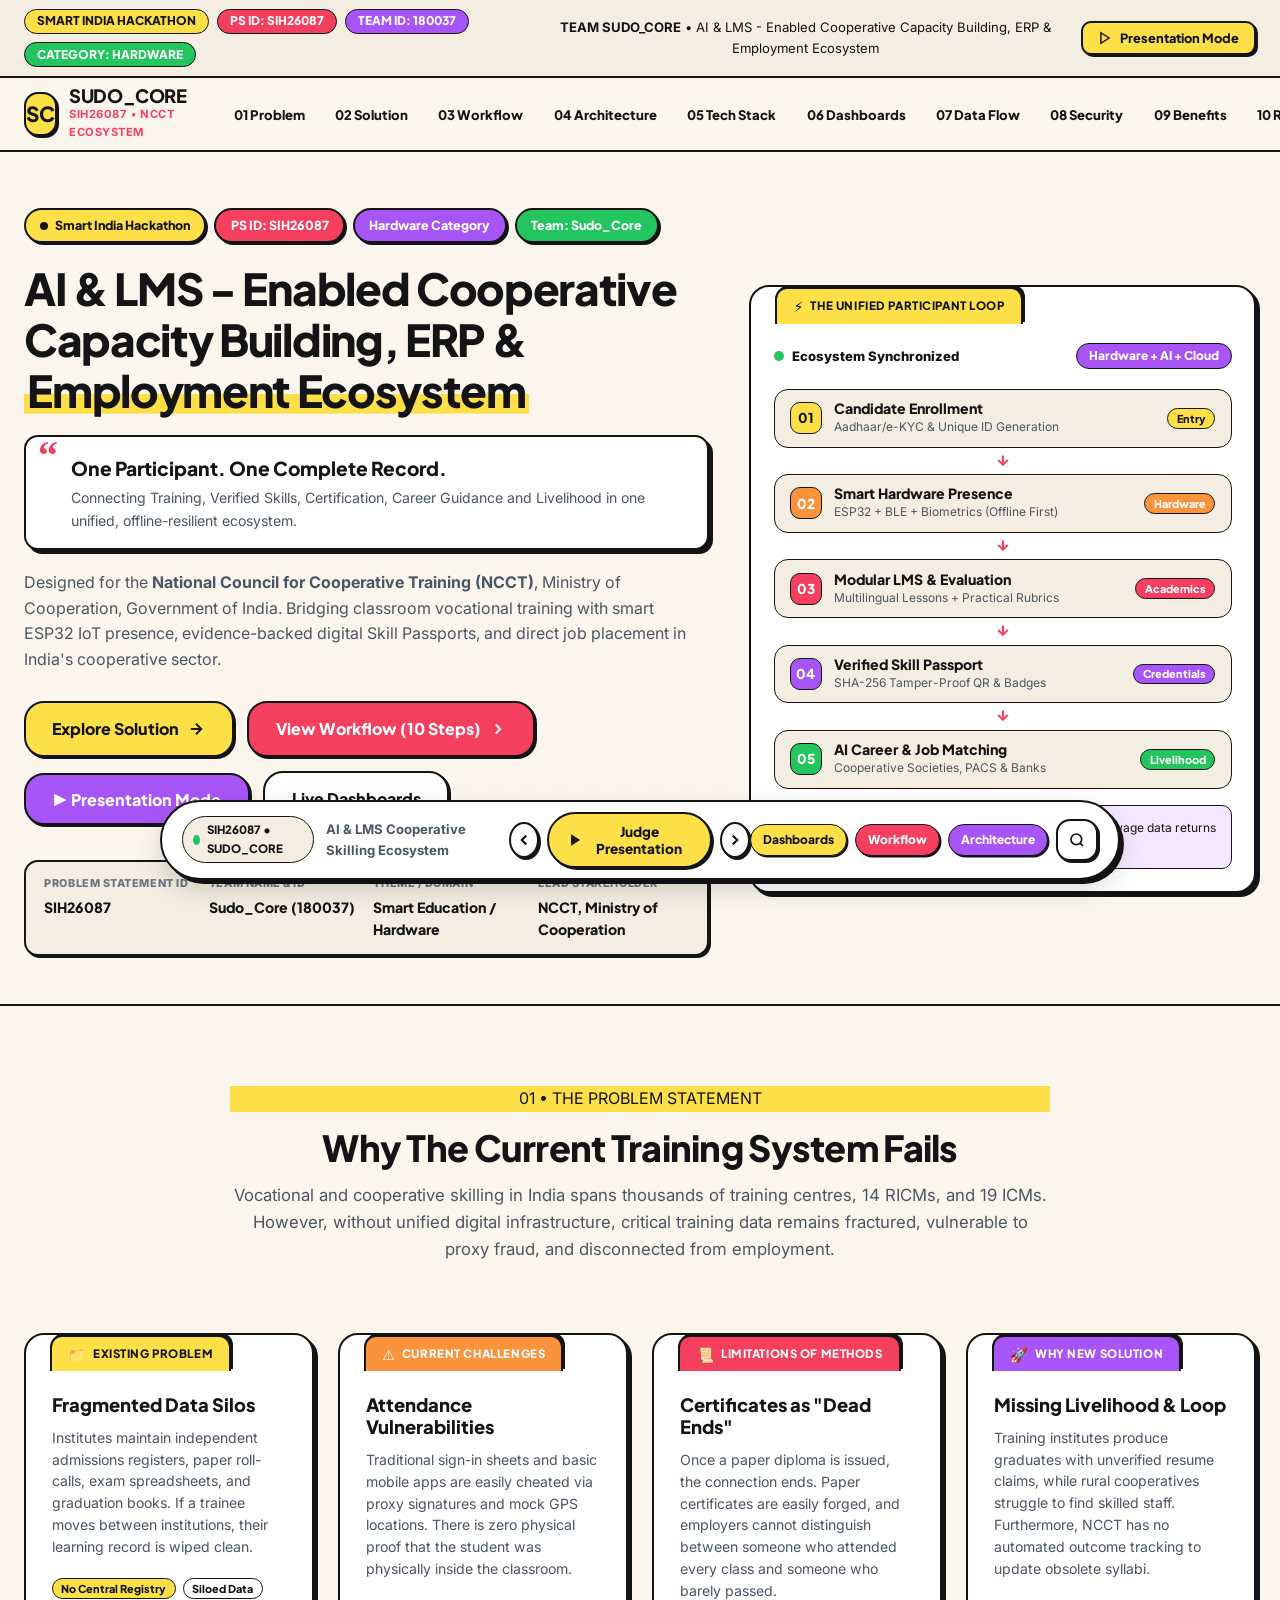
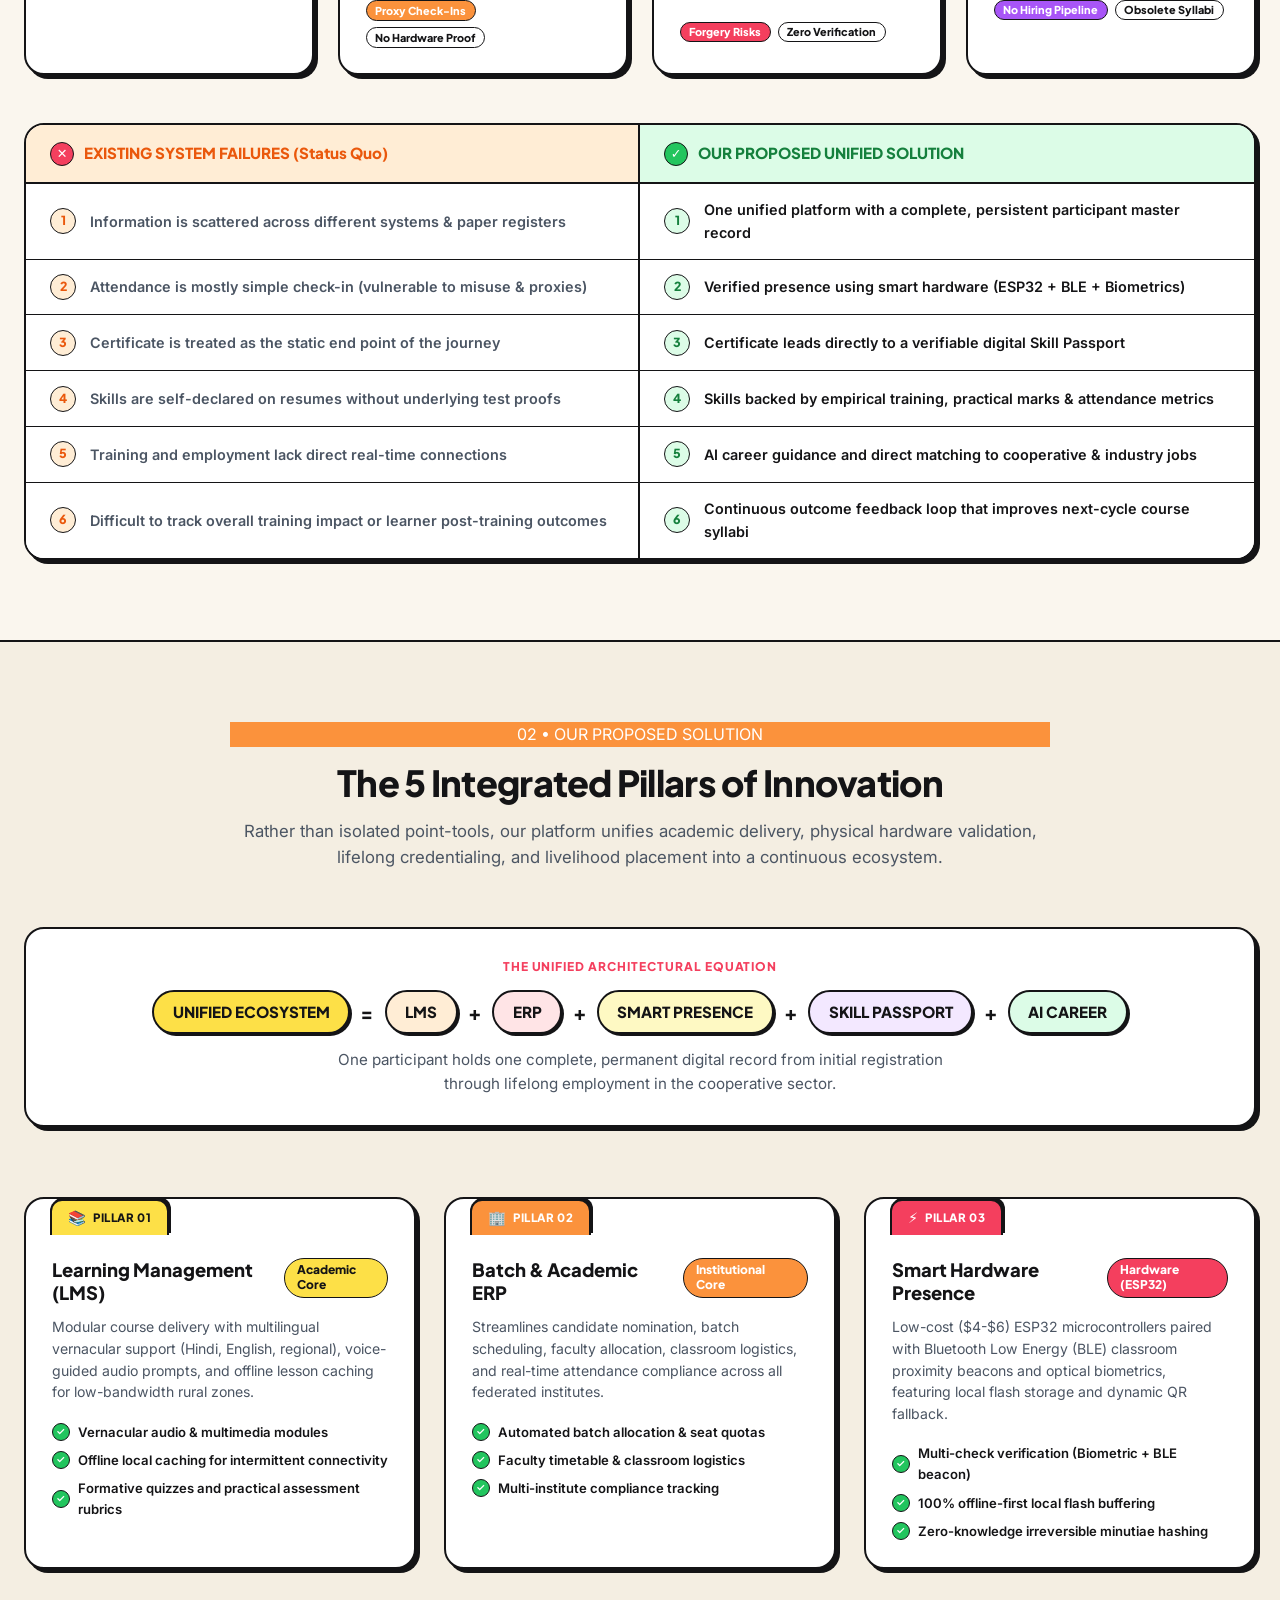
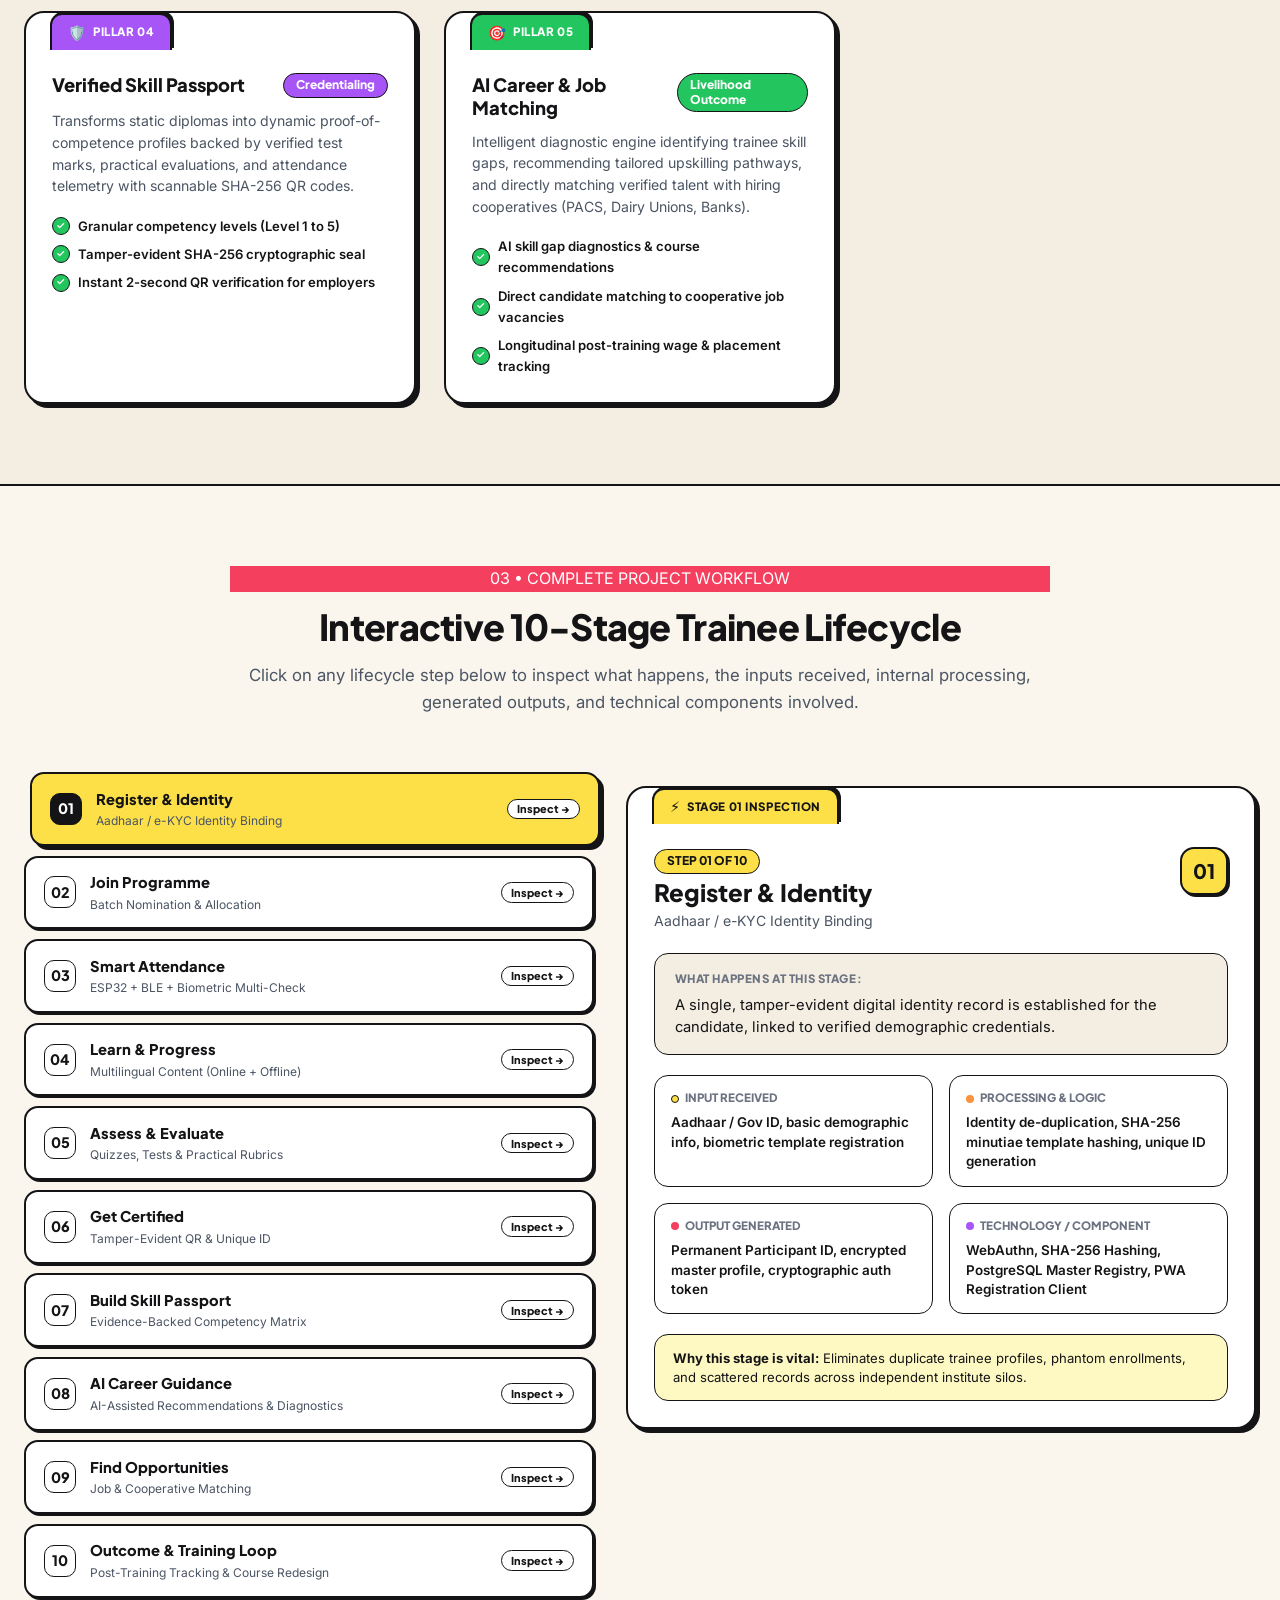
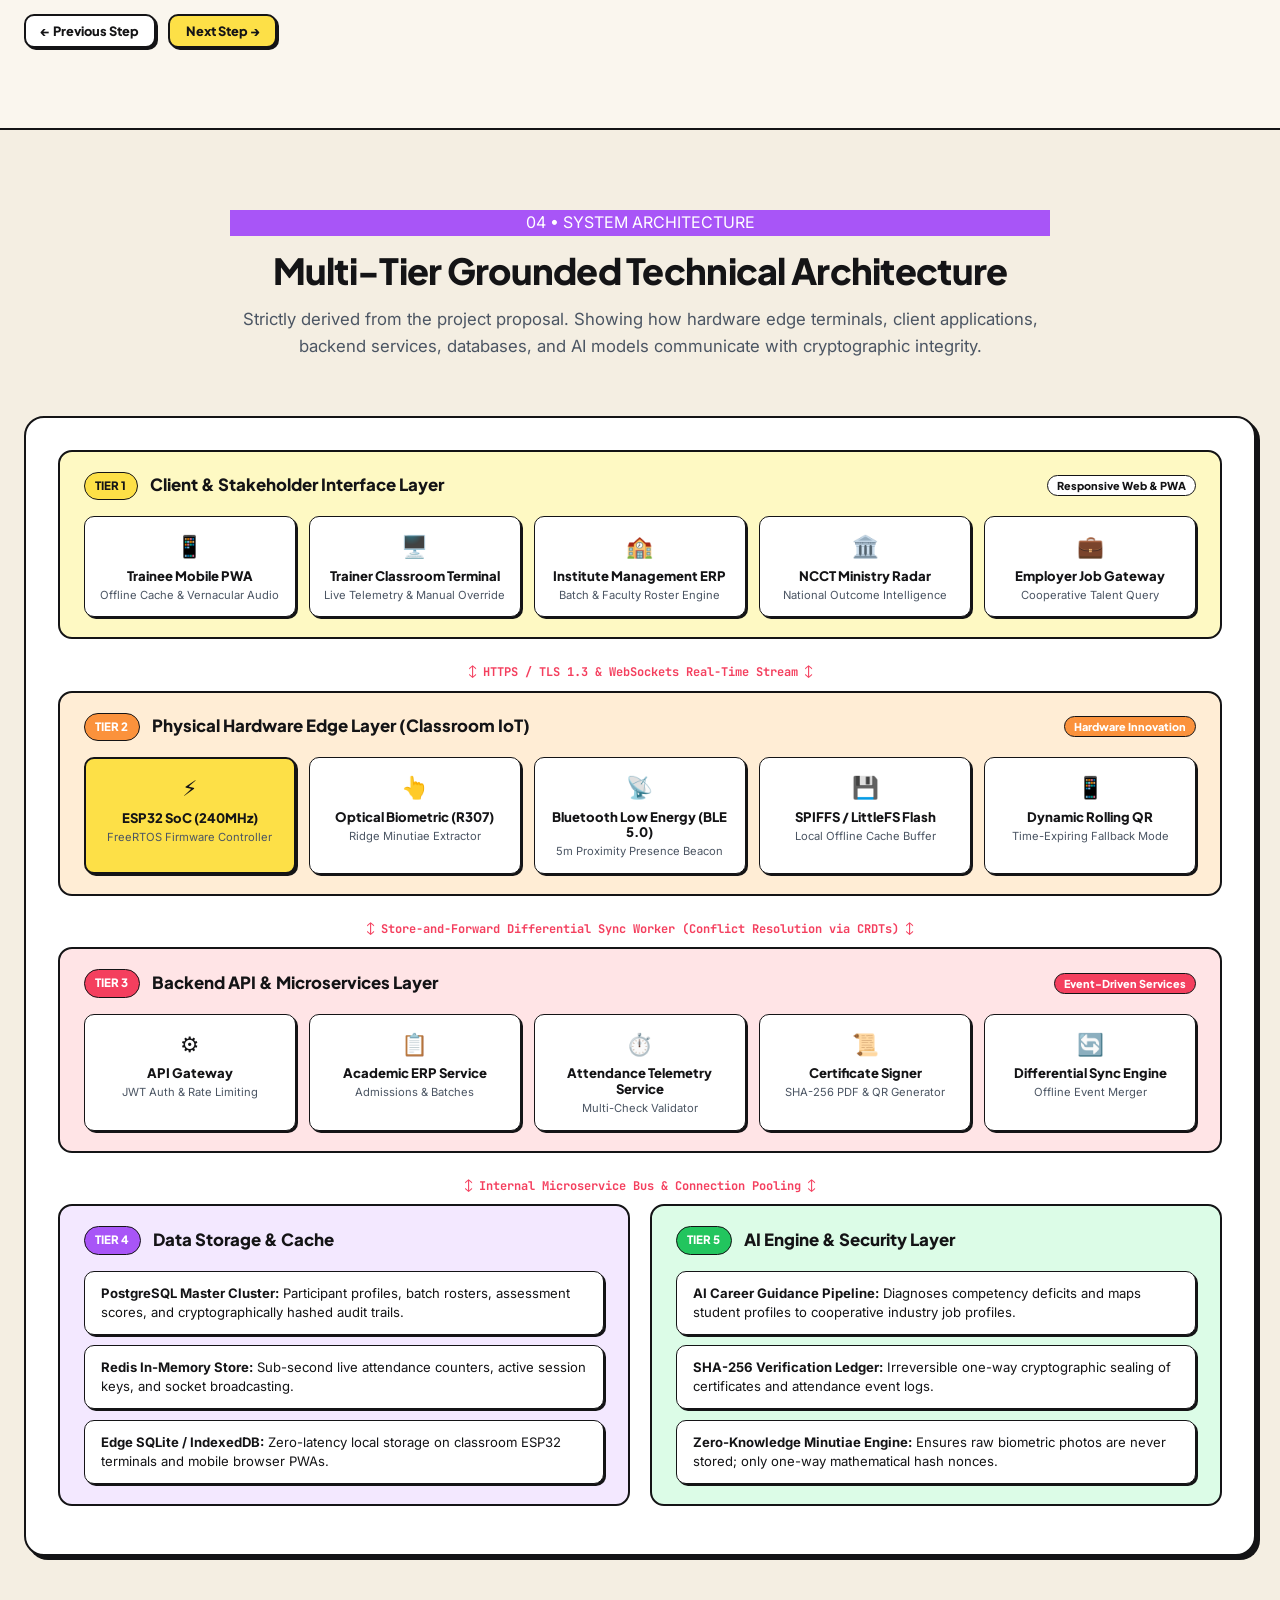
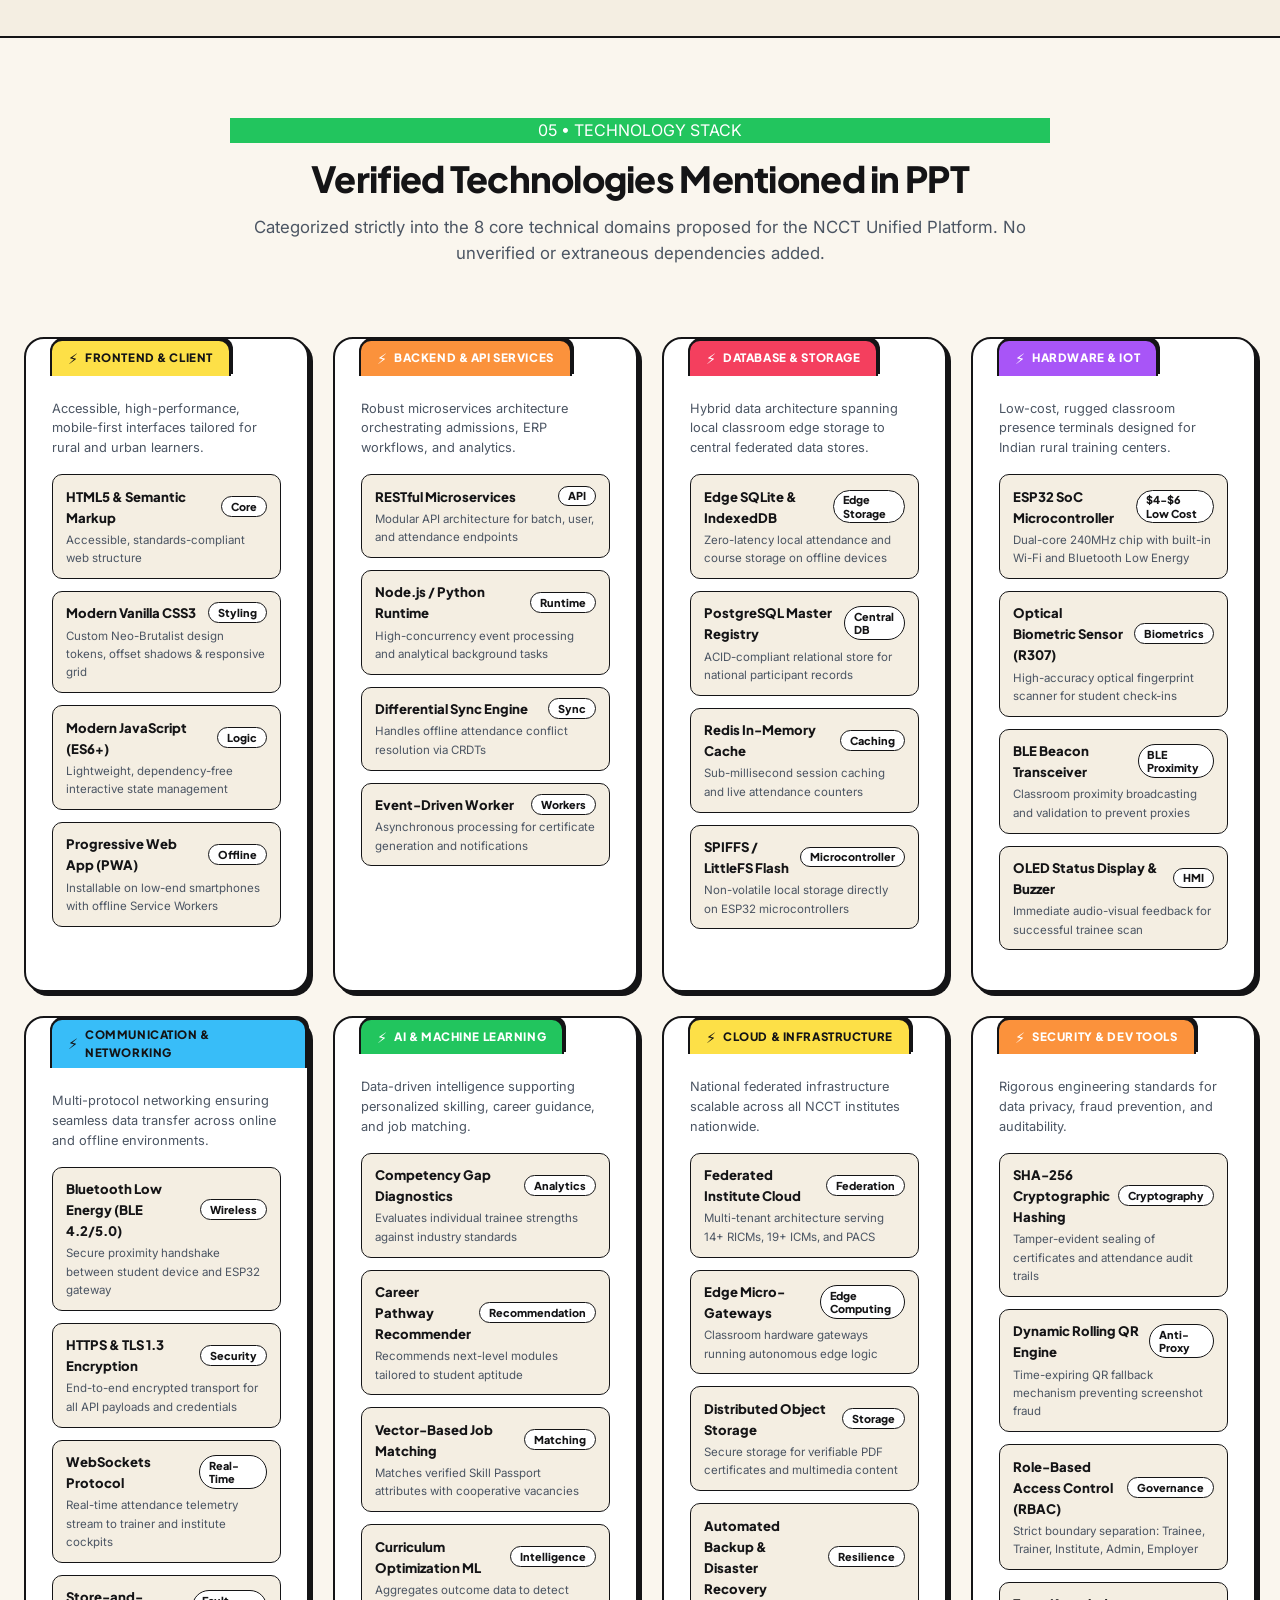
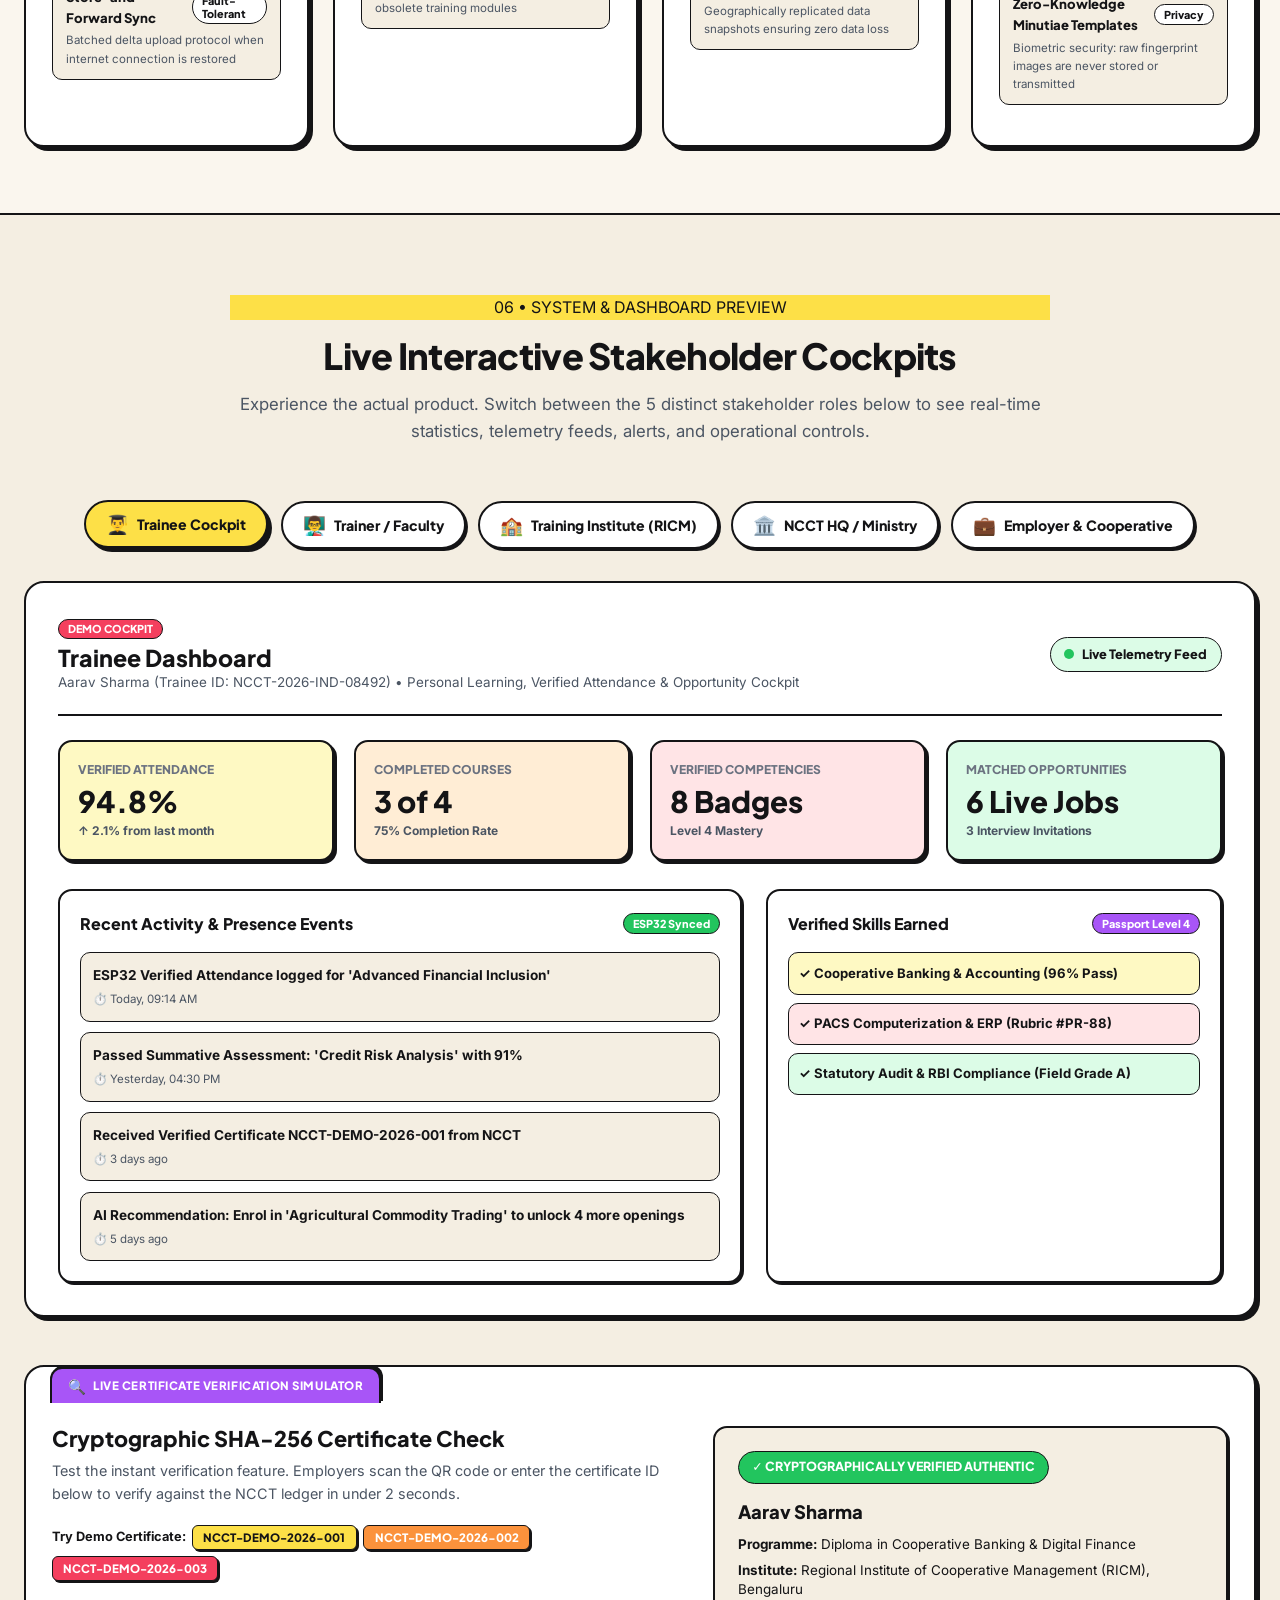
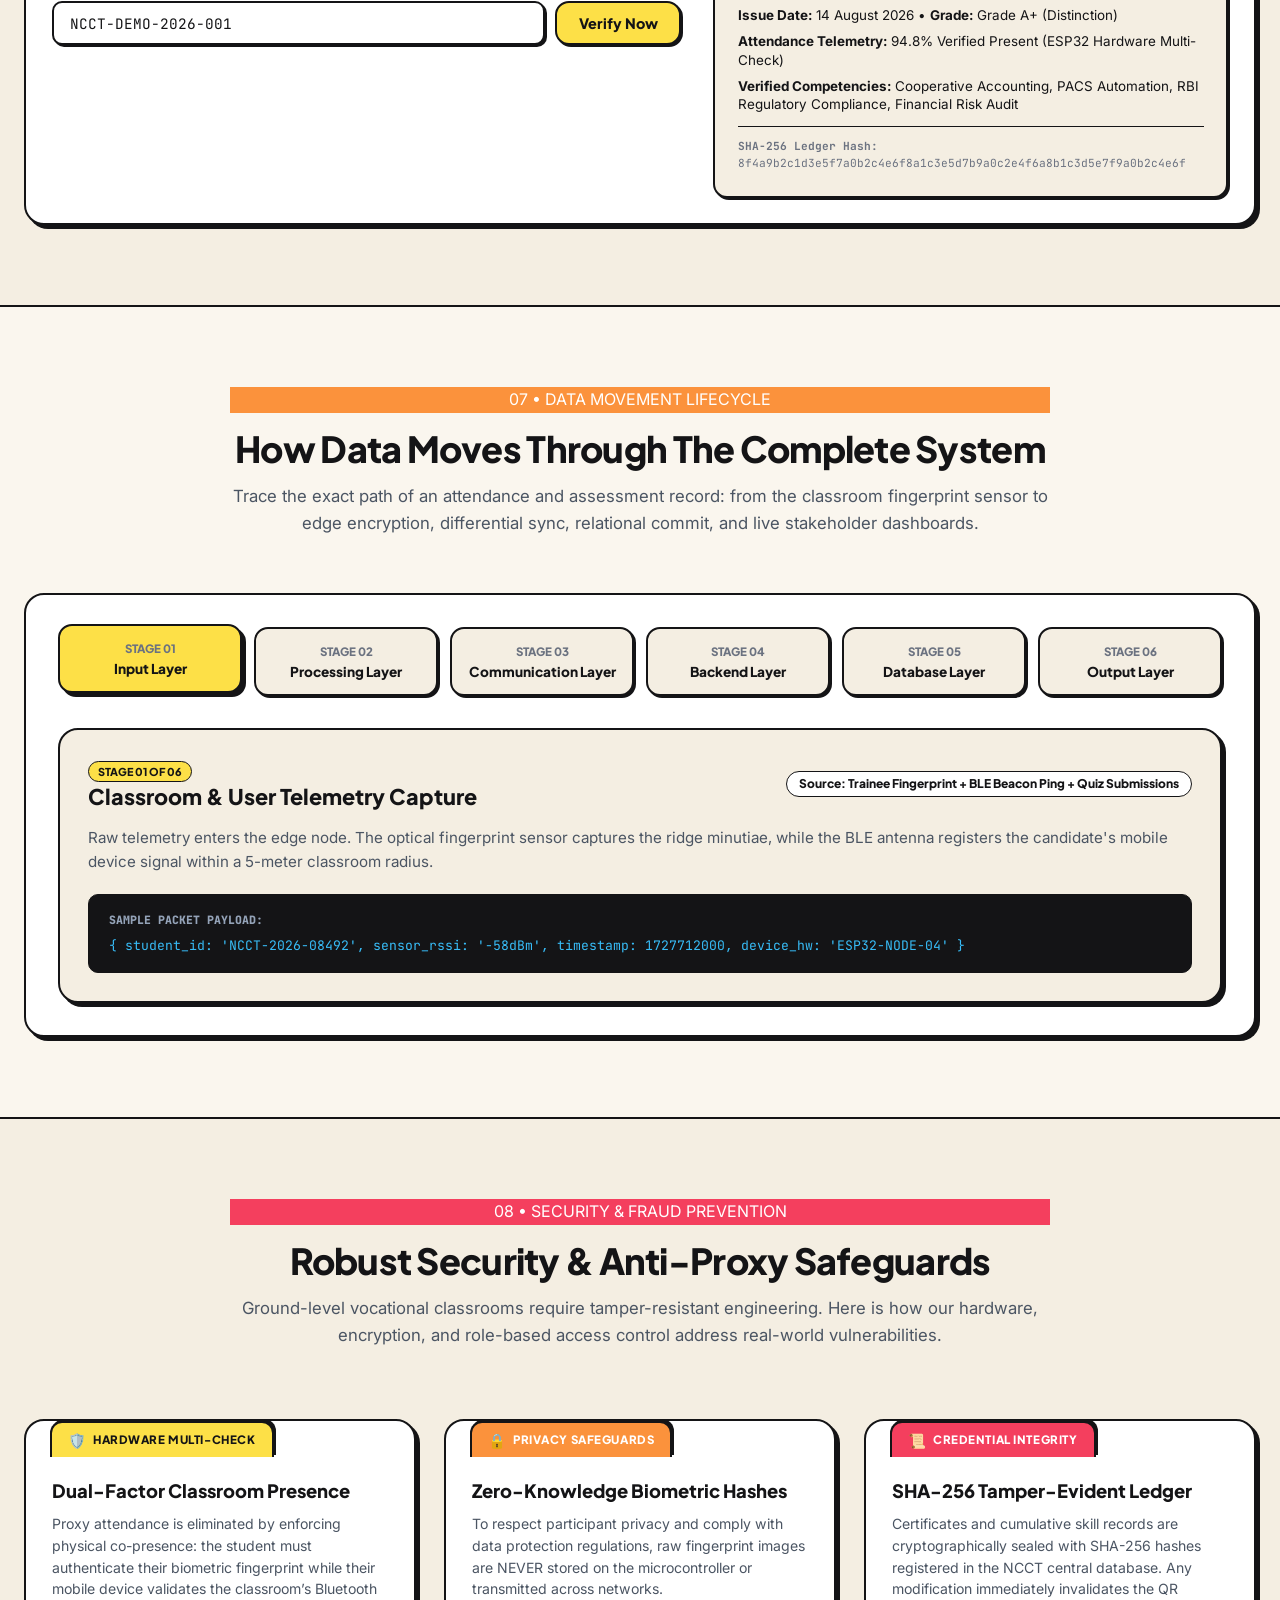
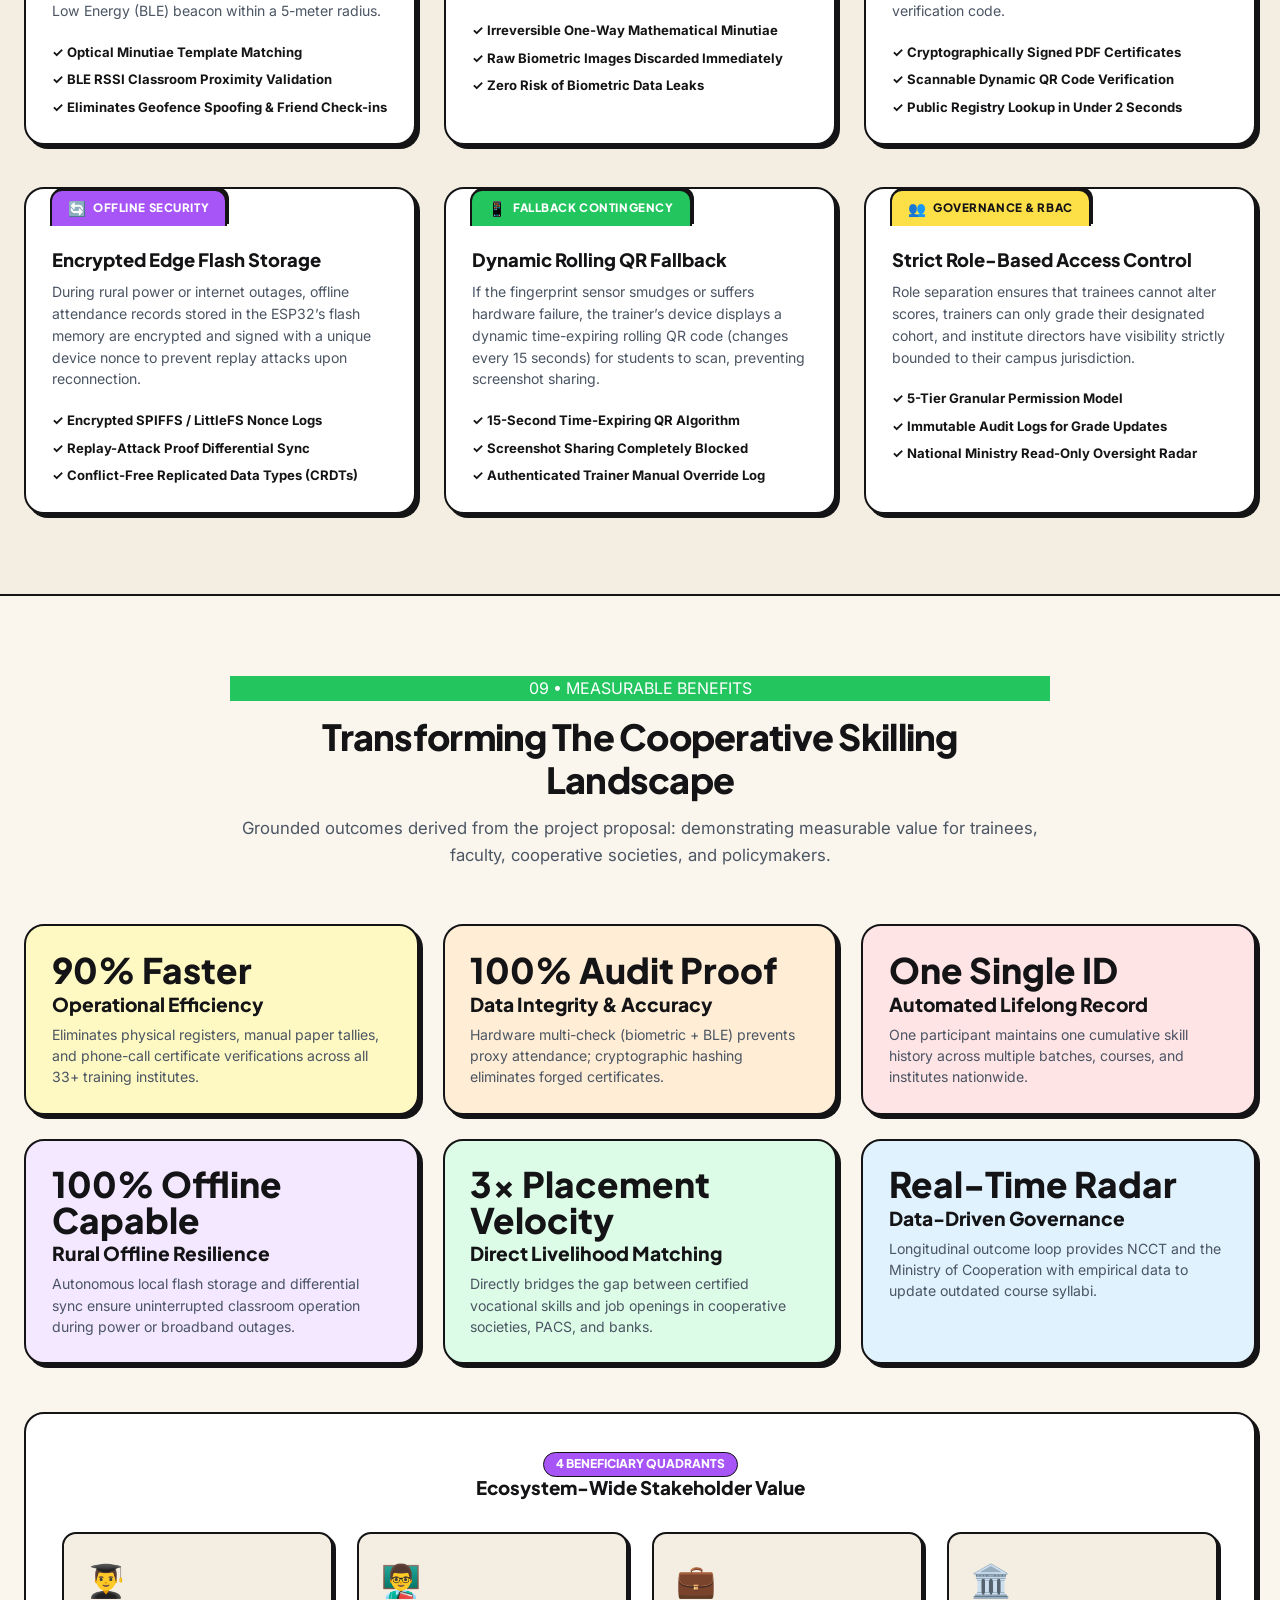
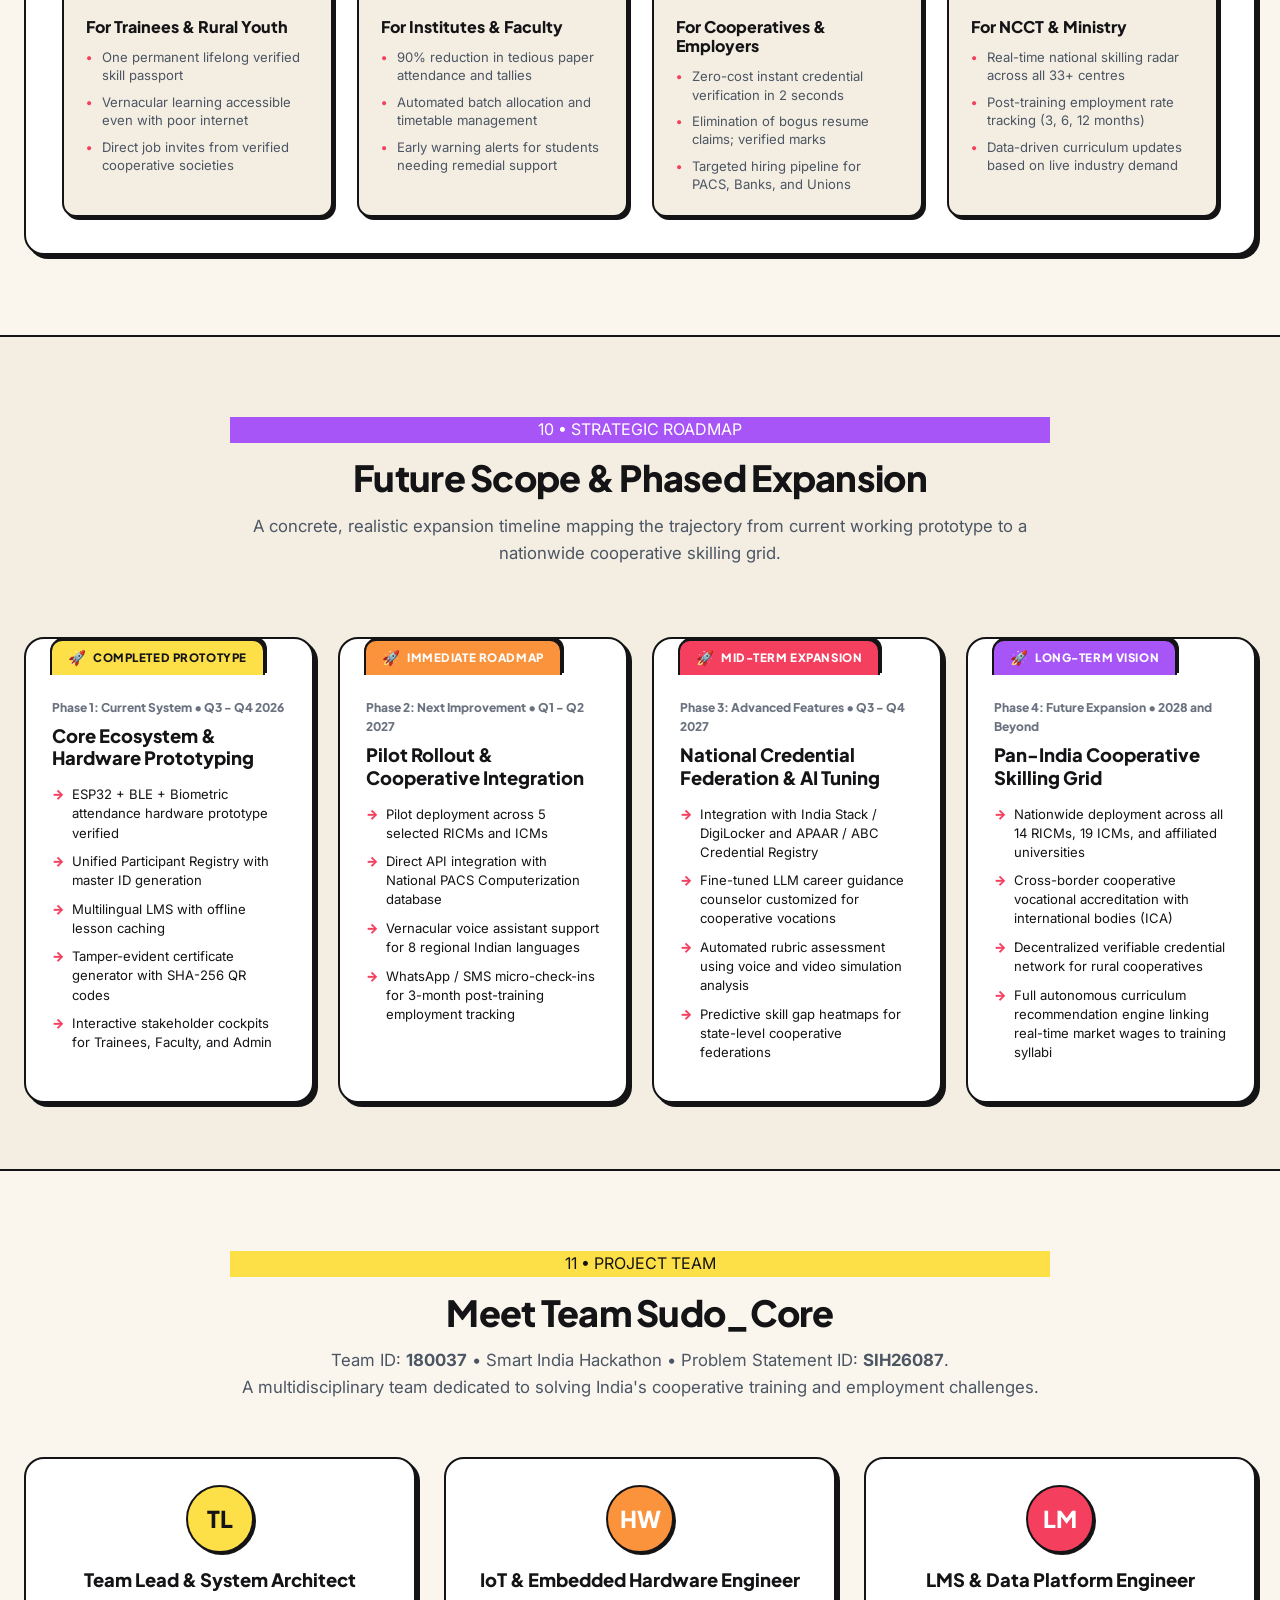
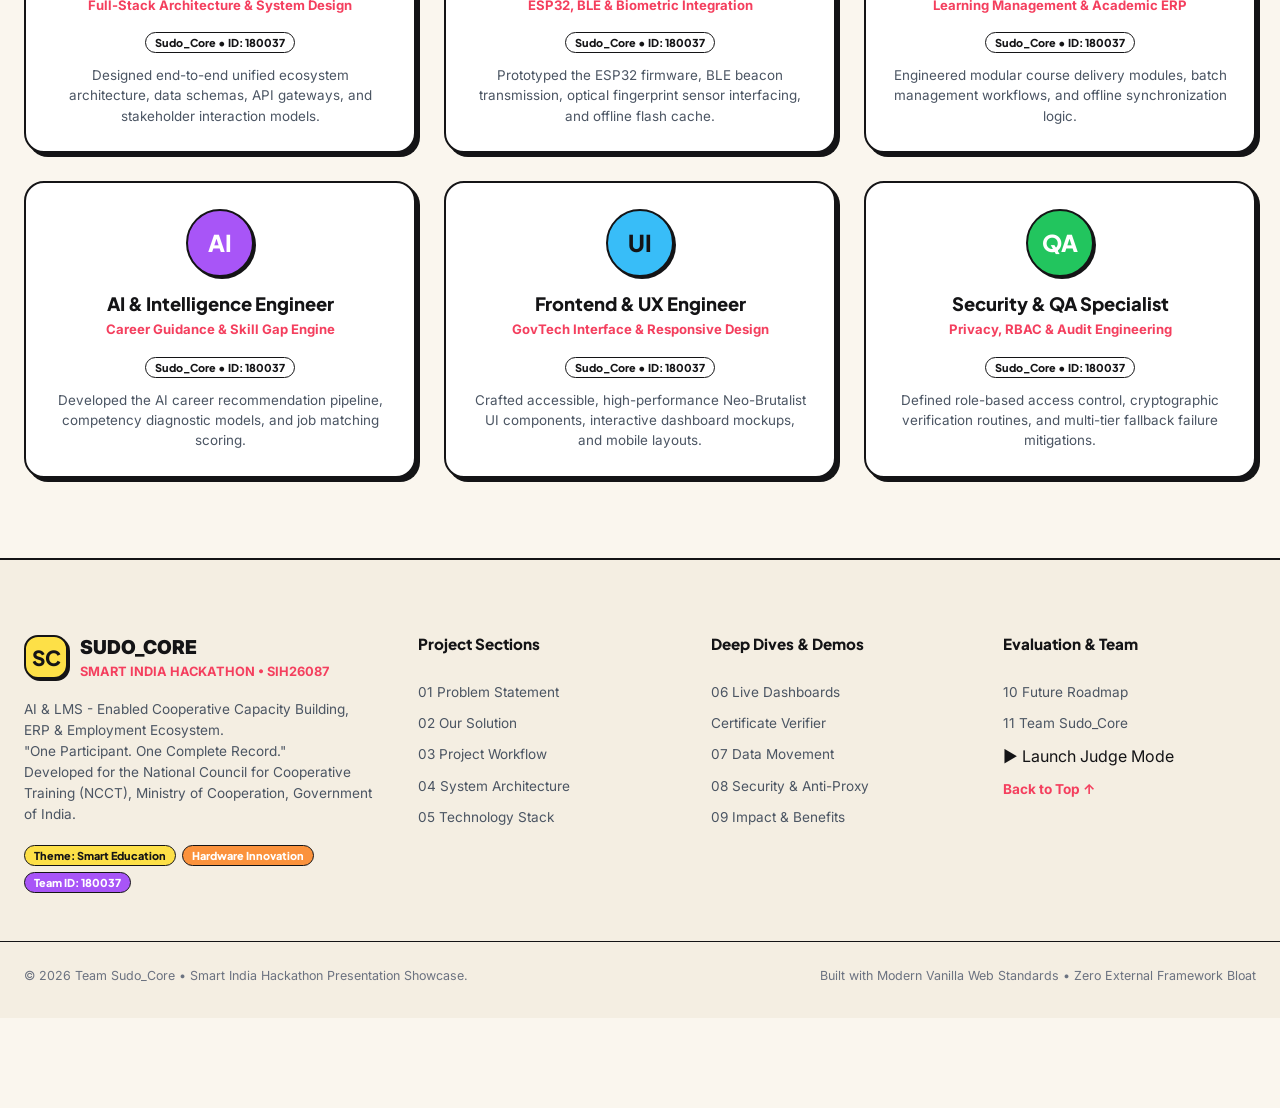
==== commit 00363fb8: "Refresh SIH26087 project branding Update the project identity and documentation for the Smart India " ====
--- a/index.html
+++ b/index.html
@@ -3,10 +3,10 @@
 <head>
   <meta charset="UTF-8">
   <meta name="viewport" content="width=device-width, initial-scale=1.0">
-  <meta name="description" content="AI & LMS - Enabled Cooperative Capacity Building, ERP & Employment Ecosystem. Team Sudo_Core (ID: 190037) for Smart India Hackathon. 'One Participant. One Complete Record.'">
-  <meta name="keywords" content="Smart India Hackathon, SIH1608, Sudo_Core, NCCT, Cooperative Skilling, ESP32 Attendance, Verified Skill Passport, LMS, ERP, Smart Education, Hardware">
+  <meta name="description" content="AI & LMS - Enabled Cooperative Capacity Building, ERP & Employment Ecosystem. Team Sudo_Core (ID: 180037) for Smart India Hackathon. 'One Participant. One Complete Record.'">
+  <meta name="keywords" content="Smart India Hackathon, SIH26087, Sudo_Core, NCCT, Cooperative Skilling, ESP32 Attendance, Verified Skill Passport, LMS, ERP, Smart Education, Hardware">
   <meta name="author" content="Team Sudo_Core • NCCT Unified Ecosystem">
-  <title>Sudo_Core • AI & LMS Cooperative Skilling, ERP & Employment Ecosystem | SIH1608</title>
+  <title>Sudo_Core • AI & LMS Cooperative Skilling, ERP & Employment Ecosystem | SIH26087</title>
 
   <!-- Google Fonts: Plus Jakarta Sans (Headings), Inter (Body), JetBrains Mono (Code/Telemetry) -->
   <link rel="preconnect" href="https://fonts.googleapis.com">
@@ -24,8 +24,8 @@
     <div class="container top-banner-inner">
       <div class="top-banner-tags">
         <span class="badge badge-yellow">SMART INDIA HACKATHON</span>
-        <span class="badge badge-pink">PS ID: SIH1608</span>
-        <span class="badge badge-purple">TEAM ID: 190037</span>
+        <span class="badge badge-pink">PS ID: SIH26087</span>
+        <span class="badge badge-purple">TEAM ID: 180037</span>
         <span class="badge badge-green">CATEGORY: HARDWARE</span>
       </div>
       <div class="top-banner-center">
@@ -49,7 +49,7 @@
         <div class="brand-badge">SC</div>
         <div class="brand-text">
           <span class="brand-name">SUDO_CORE</span>
-          <span class="brand-sub">SIH1608 • NCCT ECOSYSTEM</span>
+          <span class="brand-sub">SIH26087 • NCCT ECOSYSTEM</span>
         </div>
       </a>
 
@@ -99,7 +99,7 @@
         <span class="brand-badge" style="width: 38px; height: 38px; font-size: 1.1rem;">SC</span>
         <div>
           <div style="font-weight: 800; font-size: 1.1rem; line-height: 1.1;">Sudo_Core</div>
-          <div style="font-size: 0.75rem; font-weight: 700; color: var(--color-pink);">SIH1608 • HARDWARE</div>
+          <div style="font-size: 0.75rem; font-weight: 700; color: var(--color-pink);">SIH26087 • HARDWARE</div>
         </div>
       </div>
       <button class="drawer-close-btn" id="closeMobileNav" aria-label="Close Navigation Menu">✕</button>
@@ -143,7 +143,7 @@
               <span class="pill-dot"></span>
               Smart India Hackathon
             </span>
-            <span class="pill-tag pill-pink">PS ID: SIH1608</span>
+            <span class="pill-tag pill-pink">PS ID: SIH26087</span>
             <span class="pill-tag pill-purple">Hardware Category</span>
             <span class="pill-tag pill-green">Team: Sudo_Core</span>
           </div>
@@ -183,11 +183,11 @@
           <div class="meta-strip-card">
             <div class="meta-item">
               <div class="meta-label">Problem Statement ID</div>
-              <div class="meta-val mono" id="heroPsId">SIH1608</div>
+              <div class="meta-val mono" id="heroPsId">SIH26087</div>
             </div>
             <div class="meta-item">
               <div class="meta-label">Team Name &amp; ID</div>
-              <div class="meta-val">Sudo_Core (190037)</div>
+              <div class="meta-val">Sudo_Core (180037)</div>
             </div>
             <div class="meta-item">
               <div class="meta-label">Theme / Domain</div>
@@ -1262,7 +1262,7 @@
           <div class="section-badge badge-yellow">11 • PROJECT TEAM</div>
           <h2 class="section-heading">Meet Team Sudo_Core</h2>
           <p class="section-subheading">
-            Team ID: <strong>190037</strong> • Smart India Hackathon • Problem Statement ID: <strong>SIH1608</strong>.<br>
+            Team ID: <strong>180037</strong> • Smart India Hackathon • Problem Statement ID: <strong>SIH26087</strong>.<br>
             A multidisciplinary team dedicated to solving India's cooperative training and employment challenges.
           </p>
         </div>
@@ -1282,7 +1282,7 @@
       <div class="dock-left">
         <div class="dock-status-badge">
           <span class="live-pulse"></span>
-          <span>SIH1608 • SUDO_CORE</span>
+          <span>SIH26087 • SUDO_CORE</span>
         </div>
         <div class="dock-title-text">
           AI &amp; LMS Cooperative Skilling Ecosystem
@@ -1328,7 +1328,7 @@
           <span class="mono" id="presSlideNum" style="font-weight: 800; font-size: 0.9rem;">01 / 10</span>
         </div>
         <div class="pres-top-title">
-          <strong>Smart India Hackathon</strong> • Team Sudo_Core (190037) • SIH1608
+          <strong>Smart India Hackathon</strong> • Team Sudo_Core (180037) • SIH26087
         </div>
         <button class="pres-close-btn" id="closePresModal" aria-label="Close Presentation">✕ ESC</button>
       </div>
@@ -1337,7 +1337,7 @@
       <div class="pres-stage">
         <div class="pres-slide-content">
           <h2 class="pres-headline" id="presTitle">AI &amp; LMS-Enabled Cooperative Capacity Building, ERP &amp; Employment Ecosystem</h2>
-          <div class="pres-subheadline" id="presSubtitle">Team Sudo_Core • Team ID: 190037 • Problem Statement ID: SIH1608 • Theme: Smart Education / Hardware</div>
+          <div class="pres-subheadline" id="presSubtitle">Team Sudo_Core • Team ID: 180037 • Problem Statement ID: SIH26087 • Theme: Smart Education / Hardware</div>
 
           <!-- Bullet Points for Judges -->
           <div class="pres-bullets-box">
@@ -1381,7 +1381,7 @@
           <span class="brand-badge">SC</span>
           <div>
             <div style="font-size: 1.2rem; font-weight: 900;">SUDO_CORE</div>
-            <div style="font-size: 0.8rem; font-weight: 700; color: var(--color-pink);">SMART INDIA HACKATHON • SIH1608</div>
+            <div style="font-size: 0.8rem; font-weight: 700; color: var(--color-pink);">SMART INDIA HACKATHON • SIH26087</div>
           </div>
         </div>
         <p class="footer-desc">
@@ -1392,7 +1392,7 @@
         <div class="footer-badges">
           <span class="badge badge-sm badge-yellow">Theme: Smart Education</span>
           <span class="badge badge-sm badge-orange">Hardware Innovation</span>
-          <span class="badge badge-sm badge-purple">Team ID: 190037</span>
+          <span class="badge badge-sm badge-purple">Team ID: 180037</span>
         </div>
       </div>
 
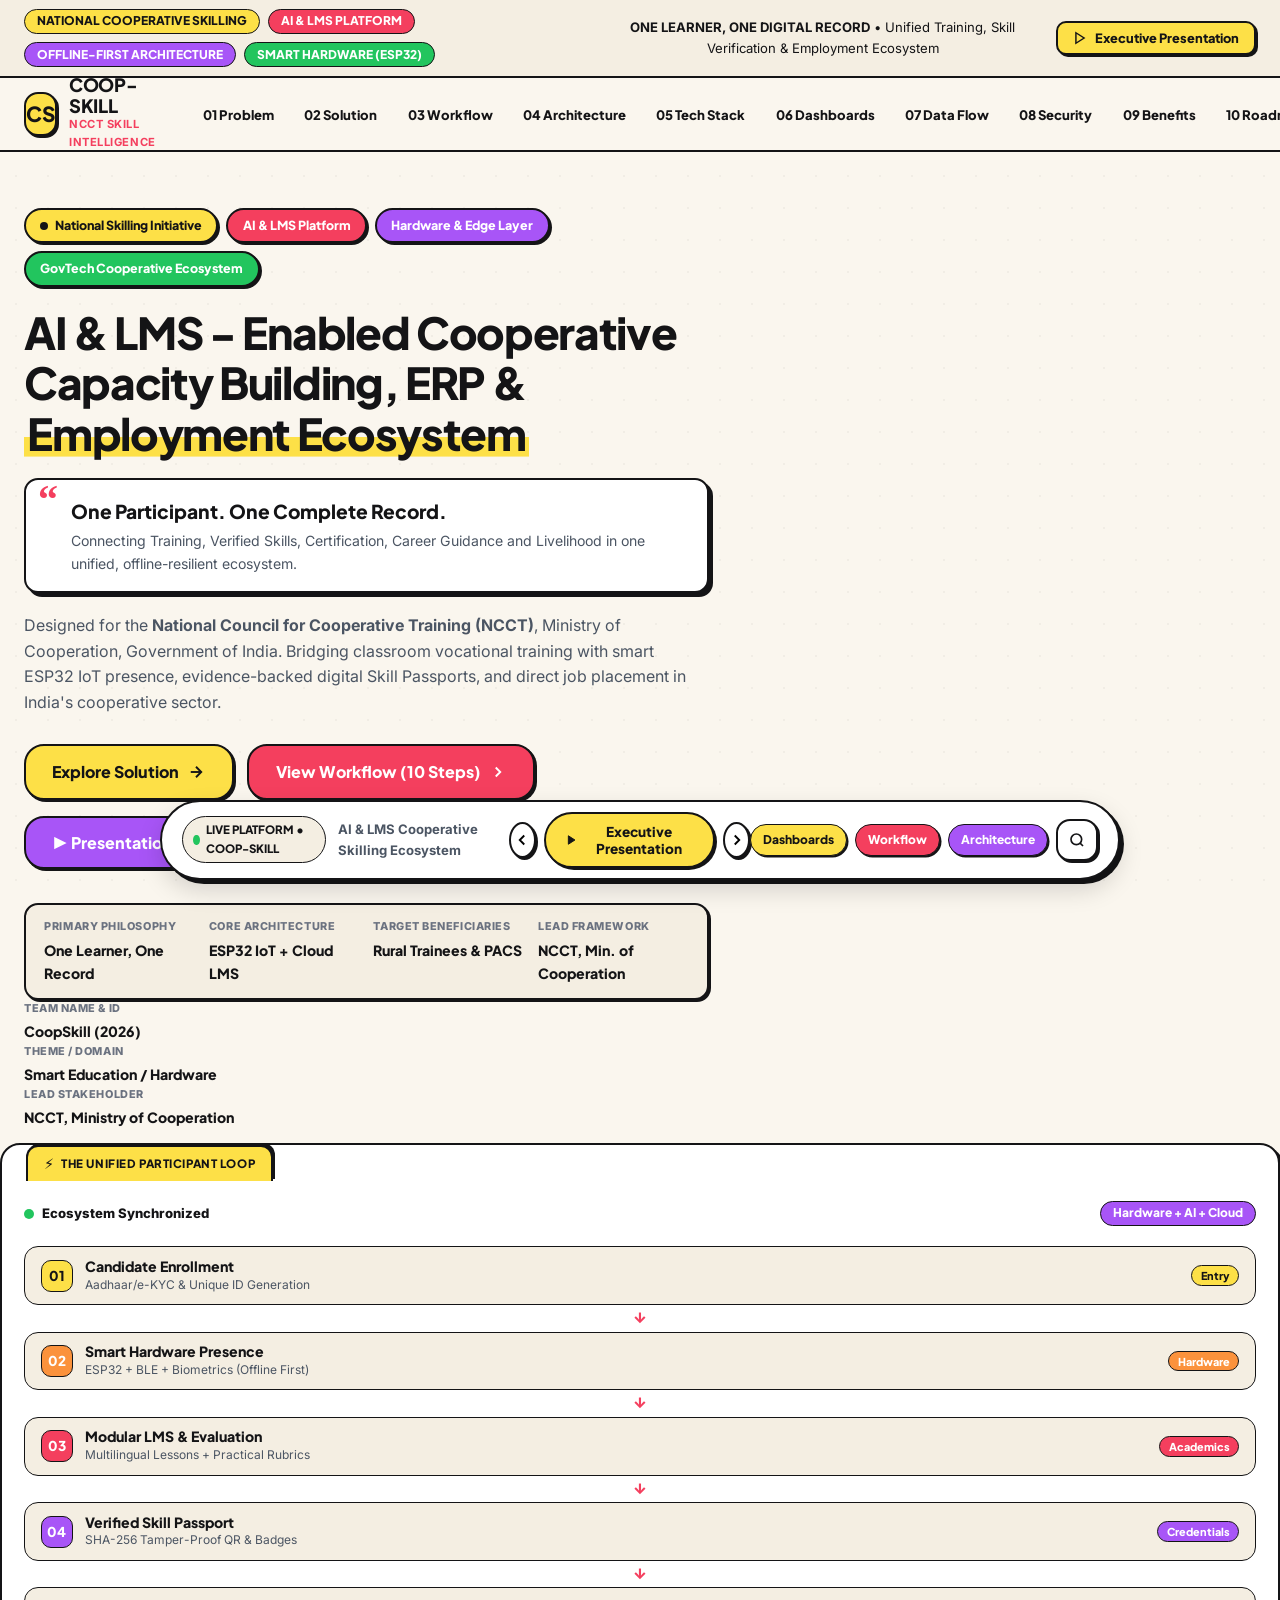
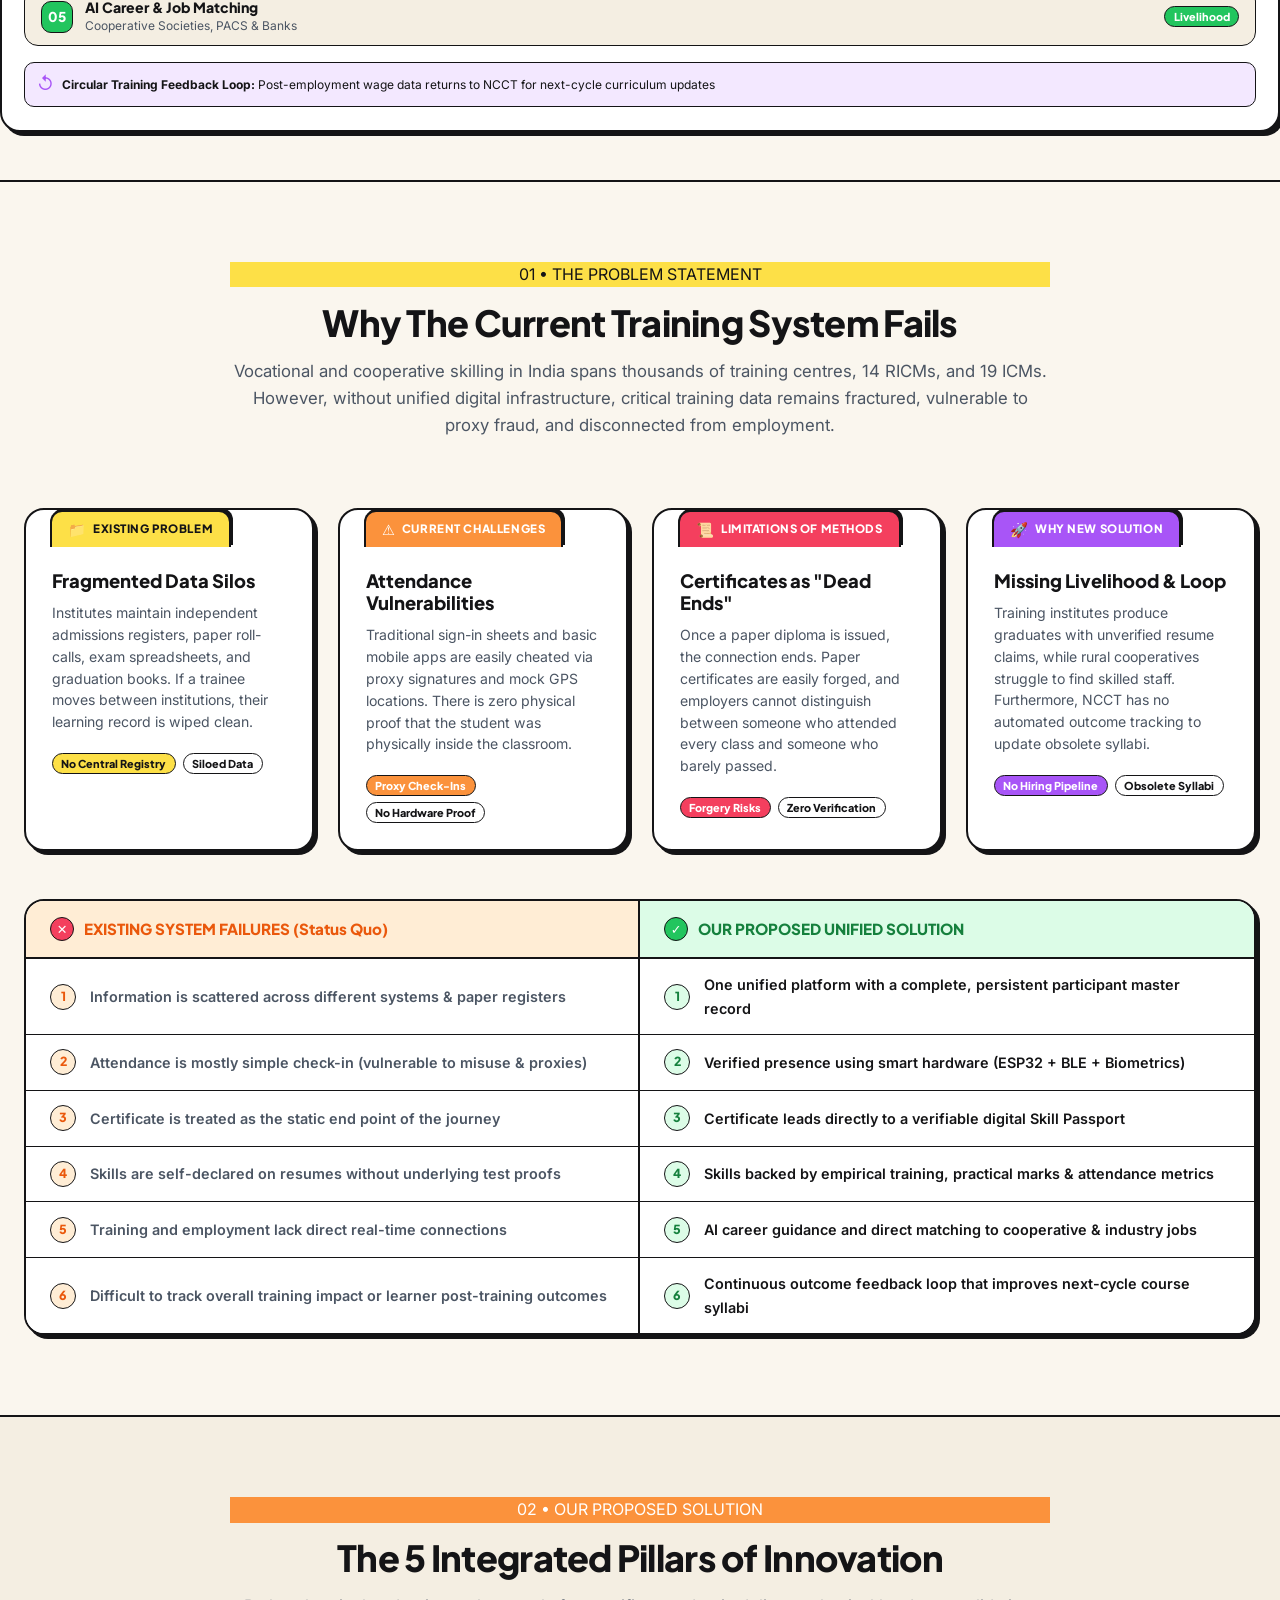
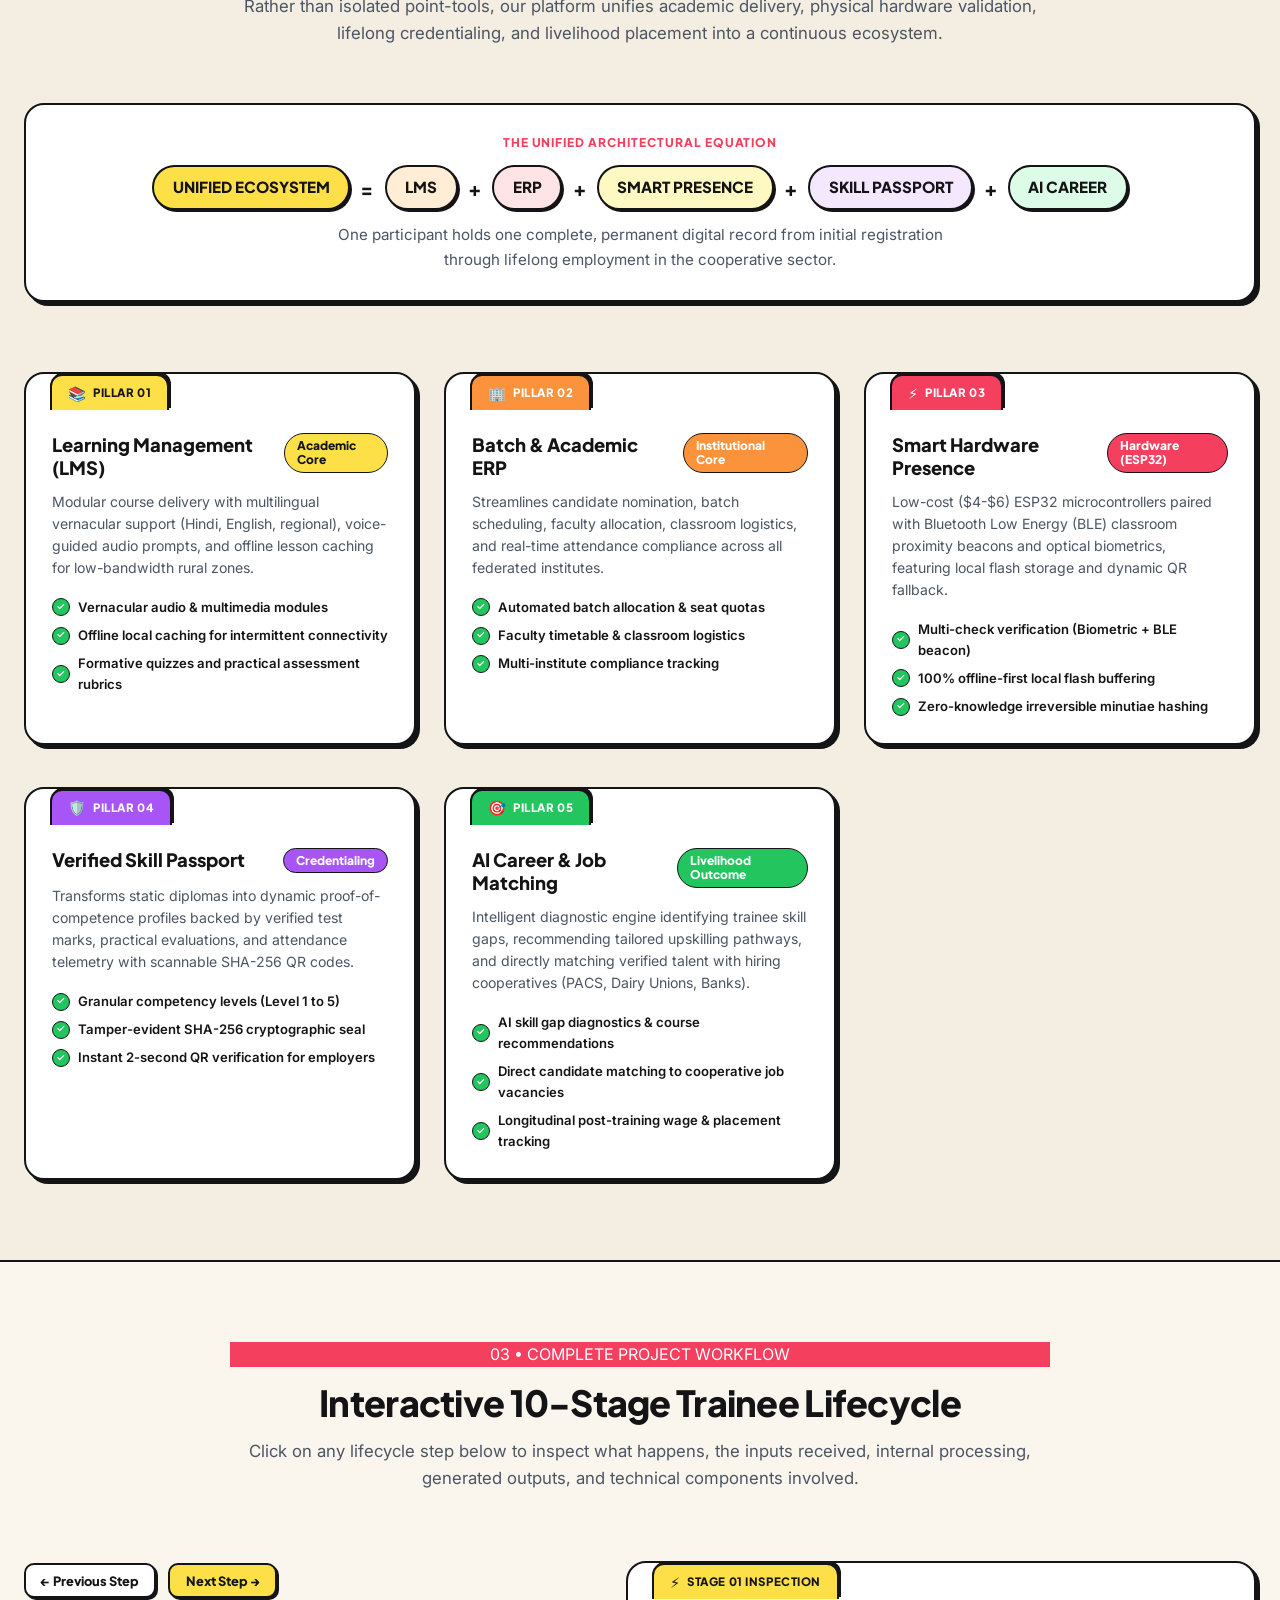
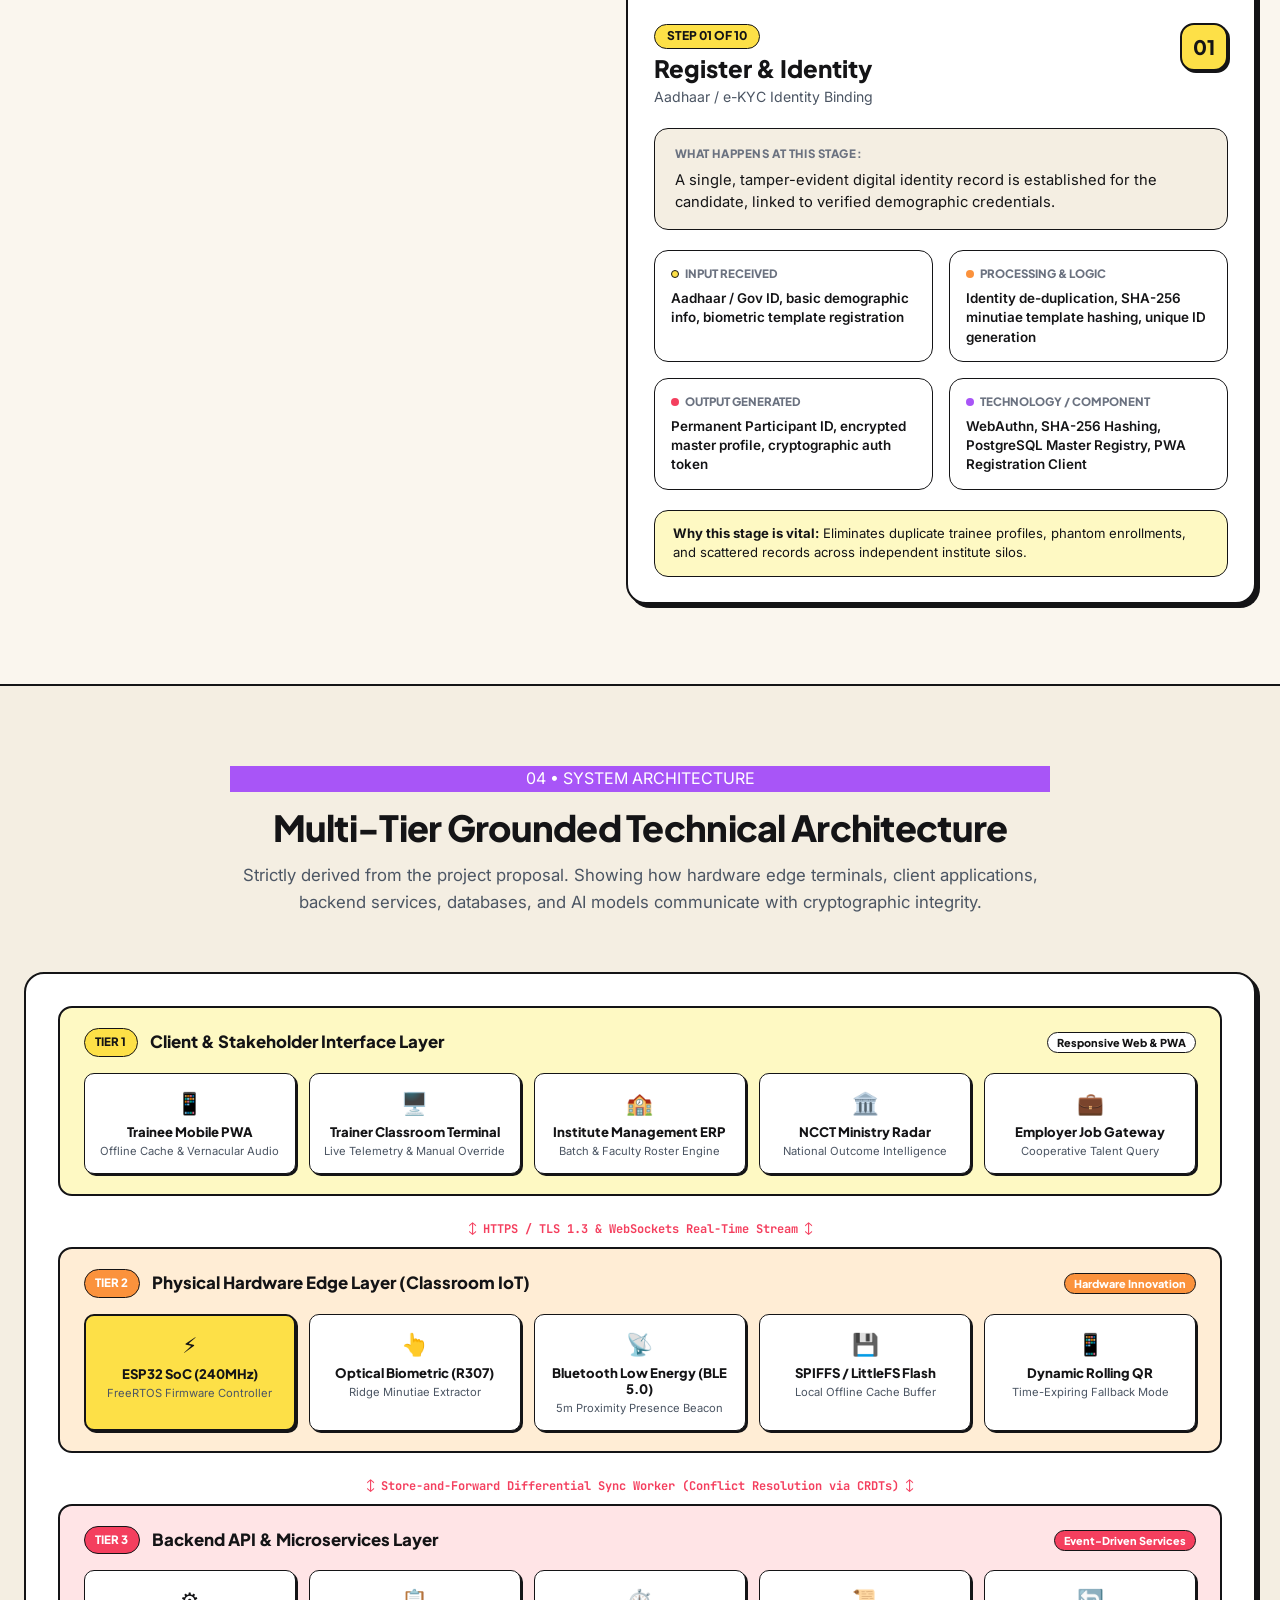
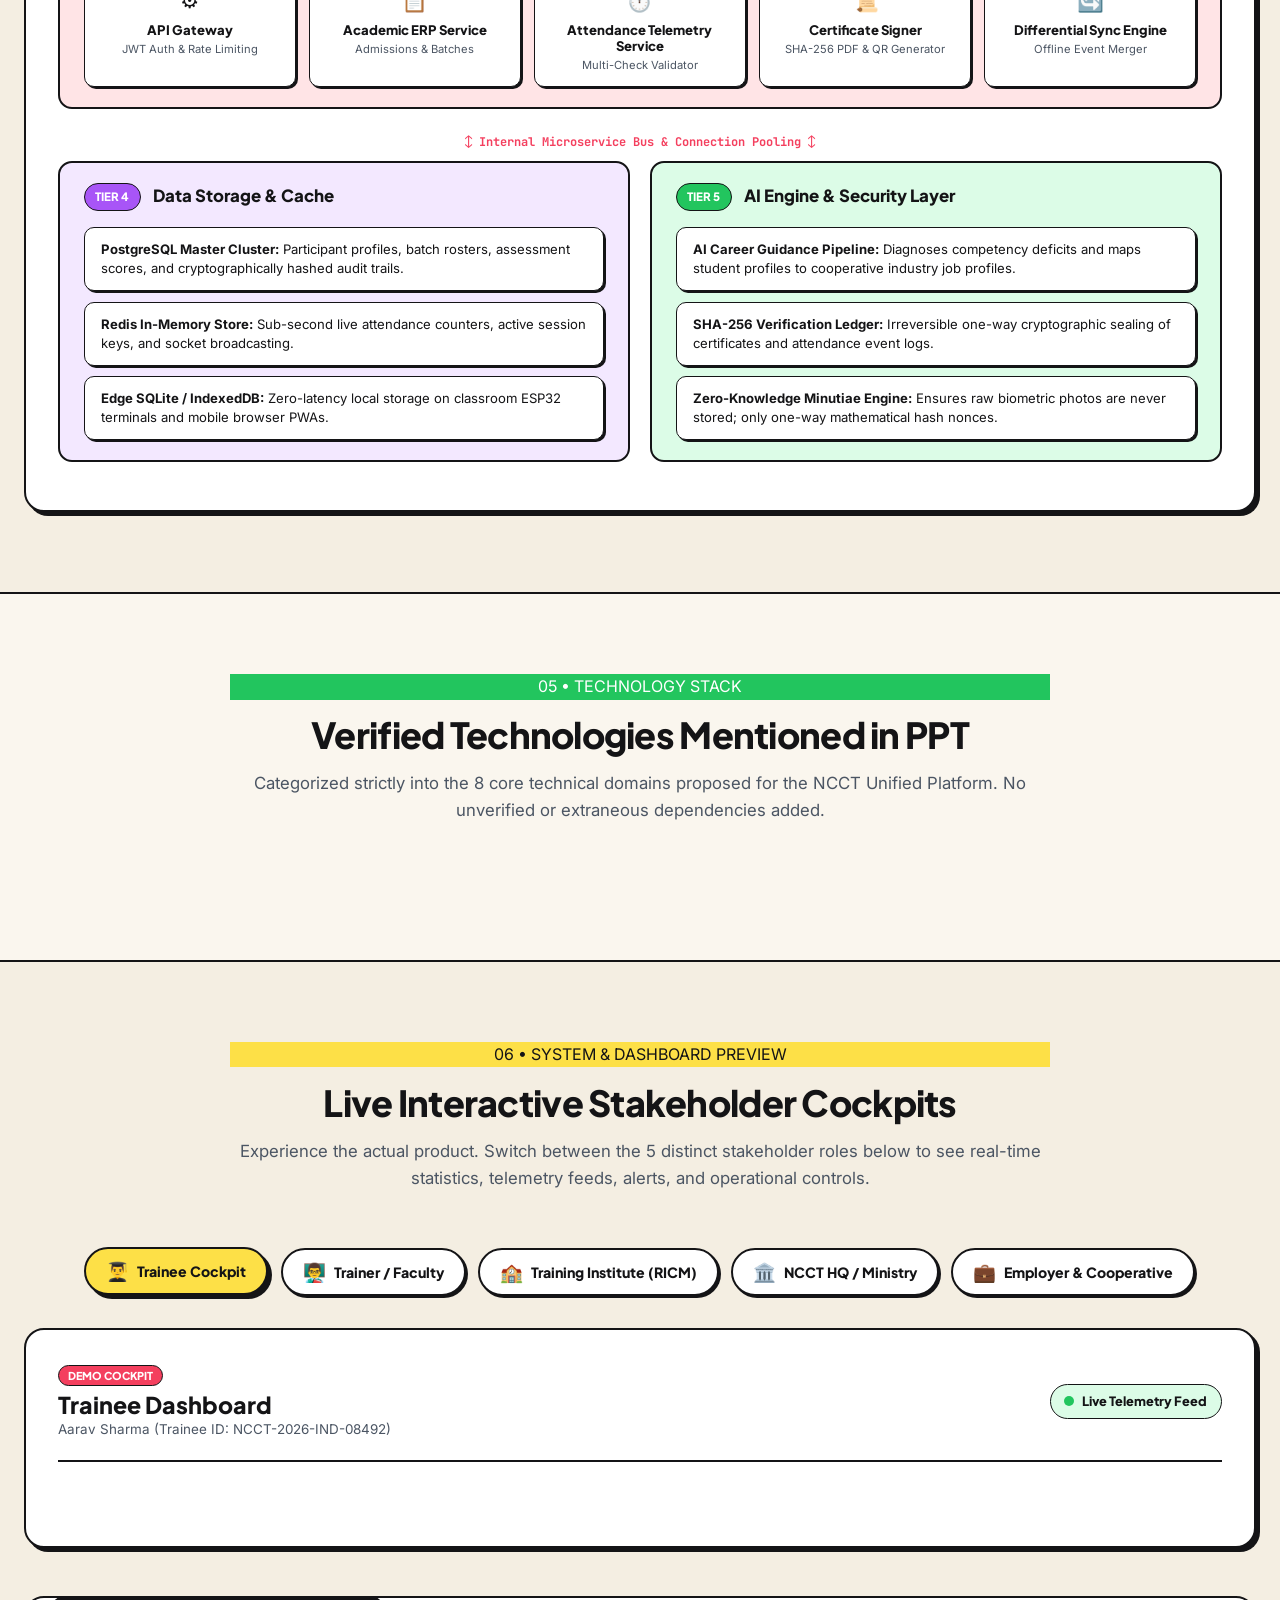
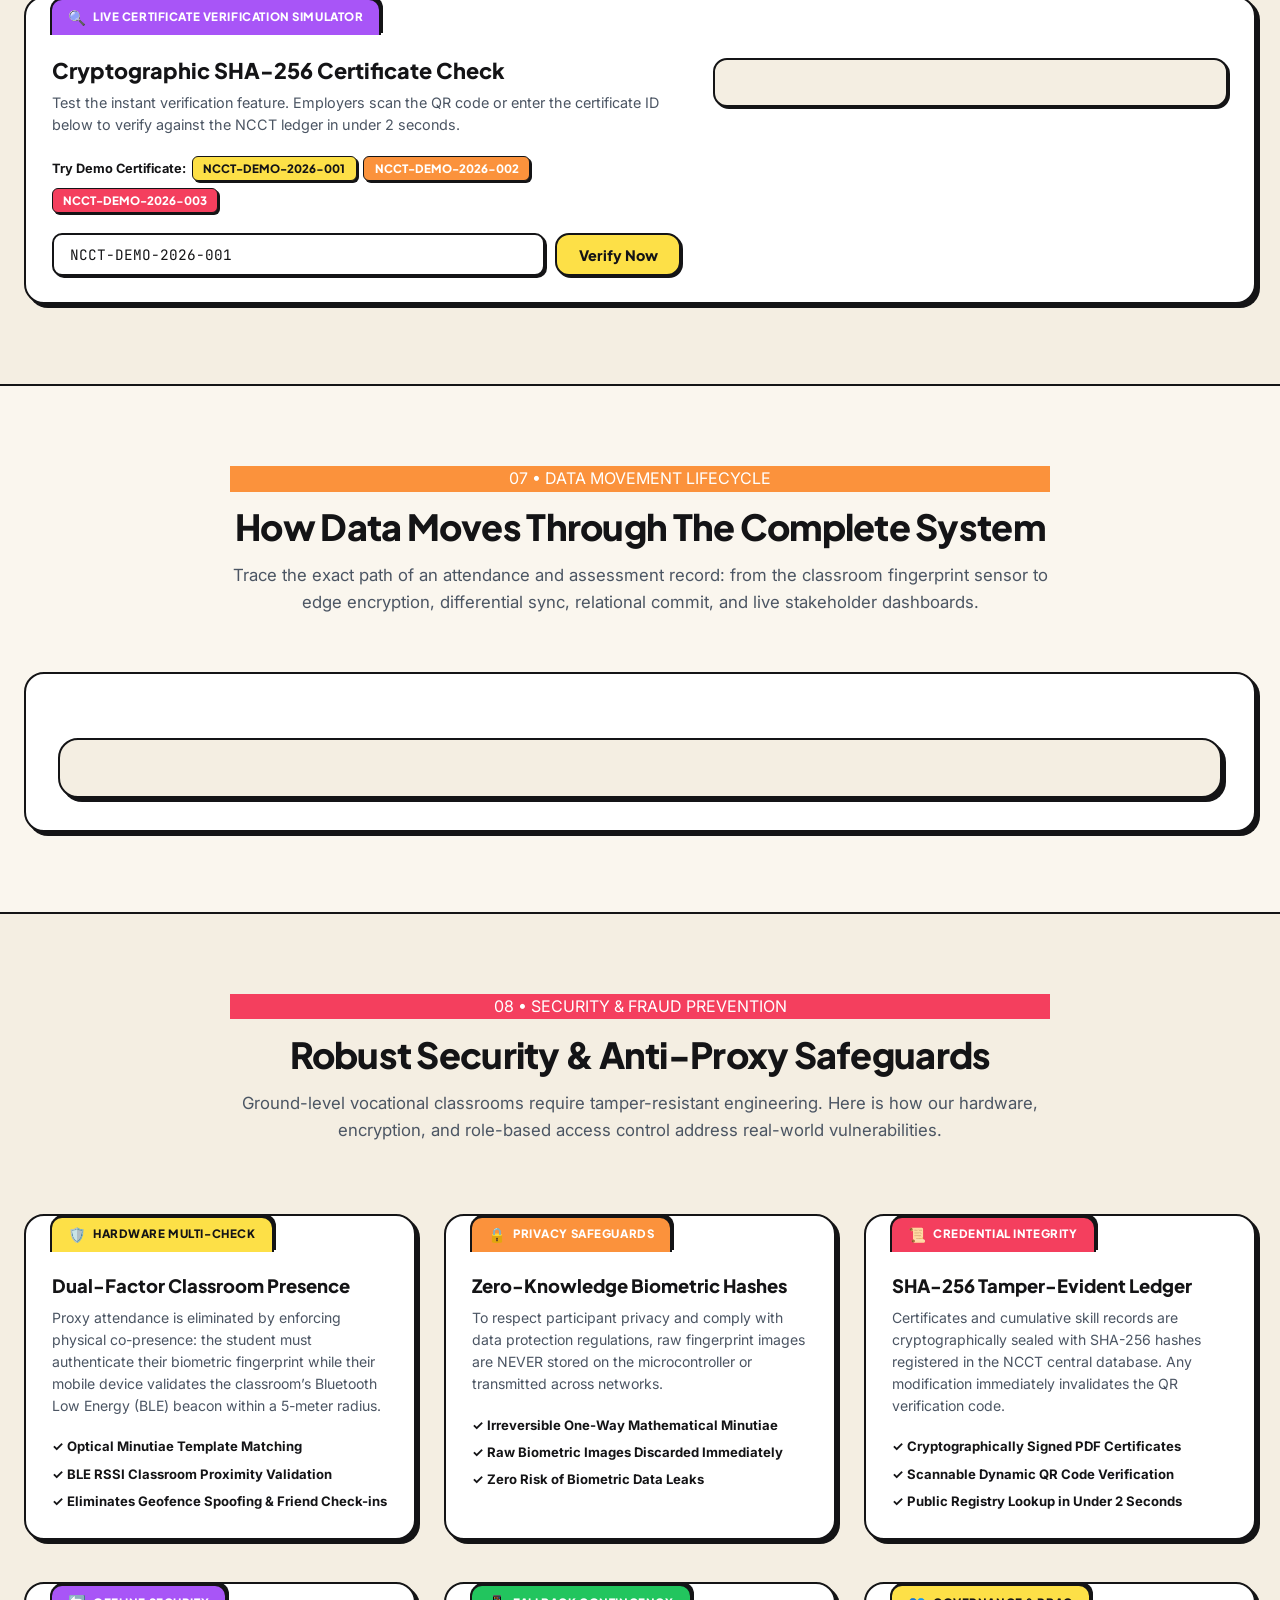
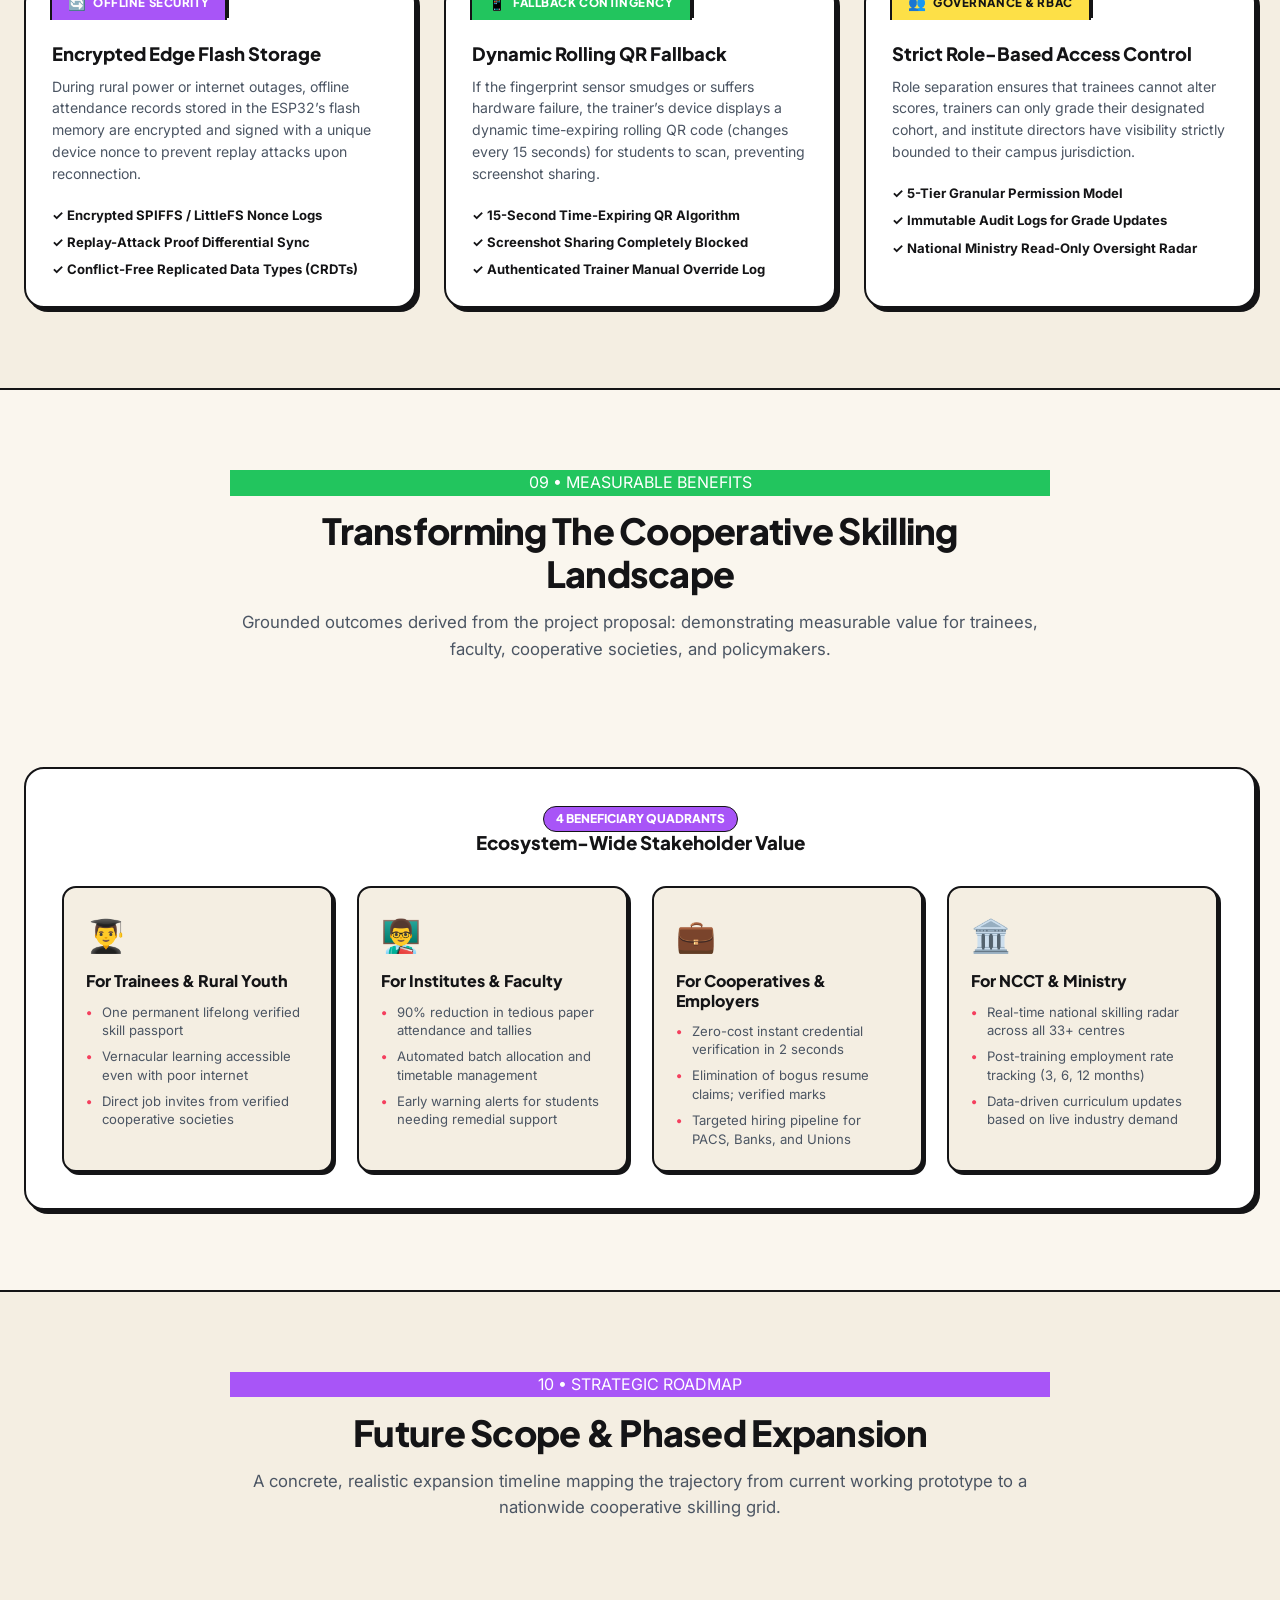
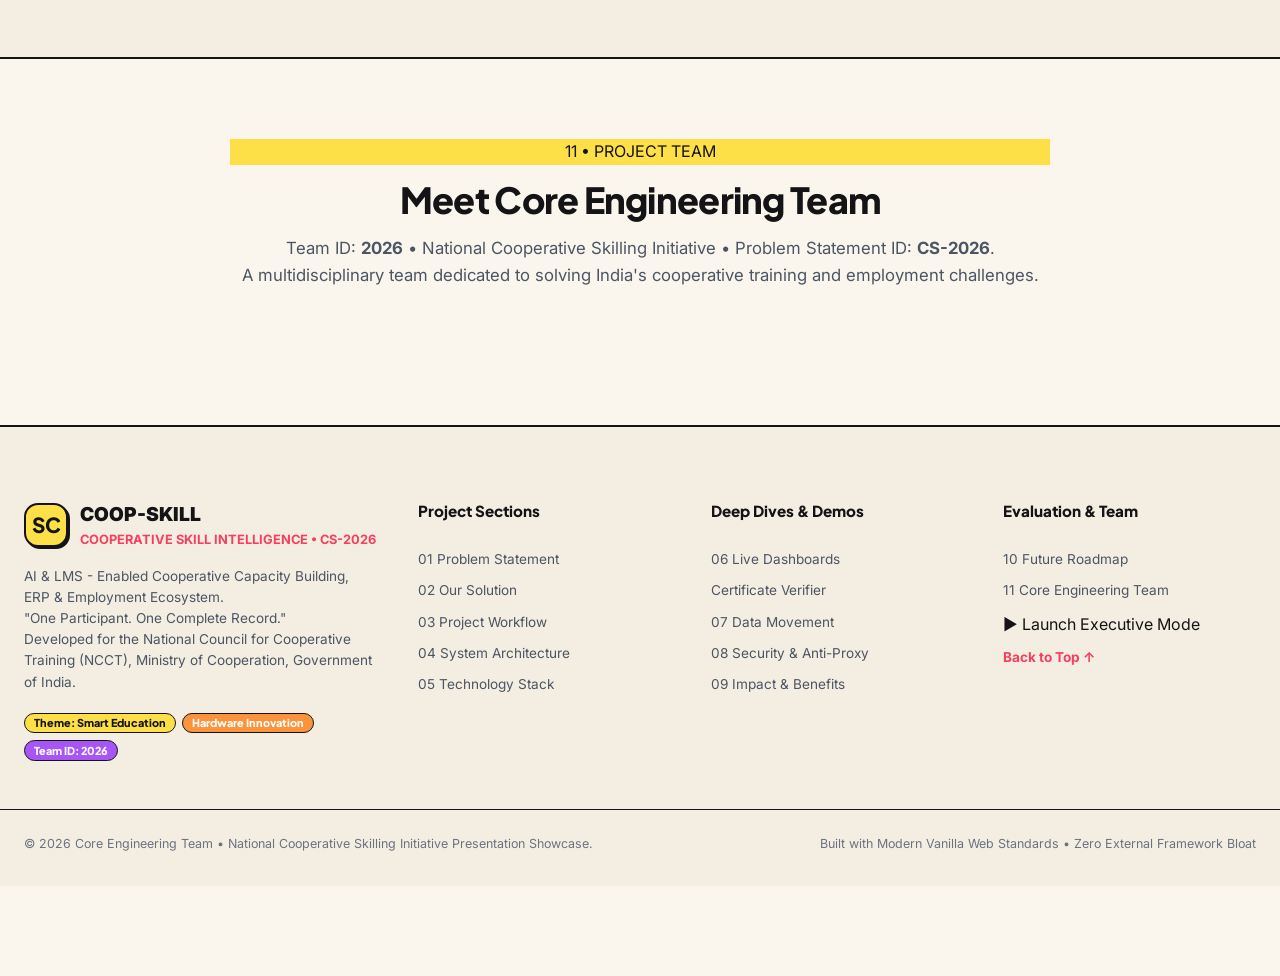
==== commit 8322ca48: "Rebrand platform to NCCT cooperative system Updated the public-facing branding and metadata across t" ====
--- a/index.html
+++ b/index.html
@@ -3,10 +3,10 @@
 <head>
   <meta charset="UTF-8">
   <meta name="viewport" content="width=device-width, initial-scale=1.0">
-  <meta name="description" content="AI & LMS - Enabled Cooperative Capacity Building, ERP & Employment Ecosystem. Team Sudo_Core (ID: 180037) for Smart India Hackathon. 'One Participant. One Complete Record.'">
-  <meta name="keywords" content="Smart India Hackathon, SIH26087, Sudo_Core, NCCT, Cooperative Skilling, ESP32 Attendance, Verified Skill Passport, LMS, ERP, Smart Education, Hardware">
-  <meta name="author" content="Team Sudo_Core • NCCT Unified Ecosystem">
-  <title>Sudo_Core • AI & LMS Cooperative Skilling, ERP & Employment Ecosystem | SIH26087</title>
+  <meta name="description" content="AI & LMS - Enabled Cooperative Capacity Building, ERP & Employment Ecosystem. One Learner, One Digital Record. Unified training, verified skills, and employment matching.">
+  <meta name="keywords" content="National Cooperative Skilling Initiative, CS-2026, CoopSkill, NCCT, Cooperative Skilling, ESP32 Attendance, Verified Skill Passport, LMS, ERP, Smart Education, Hardware">
+  <meta name="author" content="Cooperative Skill Intelligence Platform">
+  <title>Cooperative Skill Intelligence System • One Learner, One Digital Record</title>
 
   <!-- Google Fonts: Plus Jakarta Sans (Headings), Inter (Body), JetBrains Mono (Code/Telemetry) -->
   <link rel="preconnect" href="https://fonts.googleapis.com">
@@ -18,23 +18,23 @@
 <body>
 
   <!-- ========================================================================
-       TOP HACKATHON TICKER / BANNER
+       TOP TICKER / BANNER
        ======================================================================== -->
   <div class="top-banner">
     <div class="container top-banner-inner">
       <div class="top-banner-tags">
-        <span class="badge badge-yellow">SMART INDIA HACKATHON</span>
-        <span class="badge badge-pink">PS ID: SIH26087</span>
-        <span class="badge badge-purple">TEAM ID: 180037</span>
-        <span class="badge badge-green">CATEGORY: HARDWARE</span>
+        <span class="badge badge-yellow">NATIONAL COOPERATIVE SKILLING</span>
+        <span class="badge badge-pink">AI &amp; LMS PLATFORM</span>
+        <span class="badge badge-purple">OFFLINE-FIRST ARCHITECTURE</span>
+        <span class="badge badge-green">SMART HARDWARE (ESP32)</span>
       </div>
       <div class="top-banner-center">
-        <strong>TEAM SUDO_CORE</strong> • AI & LMS - Enabled Cooperative Capacity Building, ERP & Employment Ecosystem
+        <strong>ONE LEARNER, ONE DIGITAL RECORD</strong> • Unified Training, Skill Verification &amp; Employment Ecosystem
       </div>
       <div class="top-banner-actions">
-        <button class="btn btn-sm btn-yellow launch-pres-btn" title="Launch Fullscreen Presentation Mode for Judges">
+        <button class="btn btn-sm btn-yellow launch-pres-btn" title="Launch Fullscreen Executive Presentation Mode">
           <svg width="14" height="14" viewBox="0 0 24 24" fill="none" stroke="currentColor" stroke-width="2.5"><polygon points="5 3 19 12 5 21 5 3"></polygon></svg>
-          Presentation Mode
+          Executive Presentation
         </button>
       </div>
     </div>
@@ -46,10 +46,10 @@
   <header class="navbar" id="topNav">
     <div class="container nav-container">
       <a href="#hero" class="nav-brand">
-        <div class="brand-badge">SC</div>
+        <div class="brand-badge">CS</div>
         <div class="brand-text">
-          <span class="brand-name">SUDO_CORE</span>
-          <span class="brand-sub">SIH26087 • NCCT ECOSYSTEM</span>
+          <span class="brand-name">COOP-SKILL</span>
+          <span class="brand-sub">NCCT SKILL INTELLIGENCE</span>
         </div>
       </a>
 
@@ -78,9 +78,9 @@
           </span>
         </button>
 
-        <button class="btn btn-outline btn-sm launch-pres-btn" title="Judge Presentation Walkthrough">
+        <button class="btn btn-outline btn-sm launch-pres-btn" title="Executive Presentation Walkthrough">
           <svg width="14" height="14" viewBox="0 0 24 24" fill="none" stroke="currentColor" stroke-width="2.5"><polygon points="5 3 19 12 5 21 5 3"></polygon></svg>
-          Judge Mode
+          Executive Mode
         </button>
 
         <!-- Mobile Drawer Toggle -->
@@ -98,8 +98,8 @@
       <div class="drawer-brand">
         <span class="brand-badge" style="width: 38px; height: 38px; font-size: 1.1rem;">SC</span>
         <div>
-          <div style="font-weight: 800; font-size: 1.1rem; line-height: 1.1;">Sudo_Core</div>
-          <div style="font-size: 0.75rem; font-weight: 700; color: var(--color-pink);">SIH26087 • HARDWARE</div>
+          <div style="font-weight: 800; font-size: 1.1rem; line-height: 1.1;">Coop-Skill</div>
+          <div style="font-size: 0.75rem; font-weight: 700; color: var(--color-pink);">SMART HARDWARE &amp; LMS</div>
         </div>
       </div>
       <button class="drawer-close-btn" id="closeMobileNav" aria-label="Close Navigation Menu">✕</button>
@@ -119,13 +119,13 @@
         <a href="#security" class="drawer-link"><span class="drawer-num">08</span> Security & Proxy Prevention</a>
         <a href="#benefits" class="drawer-link"><span class="drawer-num">09</span> Benefits & Impact</a>
         <a href="#future-scope" class="drawer-link"><span class="drawer-num">10</span> Future Scope Roadmap</a>
-        <a href="#team" class="drawer-link"><span class="drawer-num">11</span> Team Sudo_Core</a>
+        <a href="#team" class="drawer-link"><span class="drawer-num">11</span> Core Engineering Team</a>
       </div>
     </div>
 
     <div class="drawer-footer">
       <button class="btn btn-yellow launch-pres-btn" style="width: 100%; justify-content: center;">
-        ▶ Launch Judge Presentation
+        ▶ Launch Executive Presentation
       </button>
     </div>
   </aside>
@@ -141,11 +141,11 @@
           <div class="hero-pill-strip">
             <span class="pill-tag pill-yellow">
               <span class="pill-dot"></span>
-              Smart India Hackathon
+              National Skilling Initiative
             </span>
-            <span class="pill-tag pill-pink">PS ID: SIH26087</span>
-            <span class="pill-tag pill-purple">Hardware Category</span>
-            <span class="pill-tag pill-green">Team: Sudo_Core</span>
+            <span class="pill-tag pill-pink">AI &amp; LMS Platform</span>
+            <span class="pill-tag pill-purple">Hardware &amp; Edge Layer</span>
+            <span class="pill-tag pill-green">GovTech Cooperative Ecosystem</span>
           </div>
 
           <h1 class="hero-headline">
@@ -179,15 +179,28 @@
             </a>
           </div>
 
-          <!-- Hackathon Metadata Quick-Card -->
+          <!-- Platform Architecture Quick-Card -->
           <div class="meta-strip-card">
             <div class="meta-item">
-              <div class="meta-label">Problem Statement ID</div>
-              <div class="meta-val mono" id="heroPsId">SIH26087</div>
-            </div>
+              <div class="meta-label">Primary Philosophy</div>
+              <div class="meta-val">One Learner, One Record</div>
+            </div>
+            <div class="meta-item">
+              <div class="meta-label">Core Architecture</div>
+              <div class="meta-val">ESP32 IoT + Cloud LMS</div>
+            </div>
+            <div class="meta-item">
+              <div class="meta-label">Target Beneficiaries</div>
+              <div class="meta-val">Rural Trainees &amp; PACS</div>
+            </div>
+            <div class="meta-item">
+              <div class="meta-label">Lead Framework</div>
+              <div class="meta-val">NCCT, Min. of Cooperation</div>
+            </div>
+          </div>
             <div class="meta-item">
               <div class="meta-label">Team Name &amp; ID</div>
-              <div class="meta-val">Sudo_Core (180037)</div>
+              <div class="meta-val">CoopSkill (2026)</div>
             </div>
             <div class="meta-item">
               <div class="meta-label">Theme / Domain</div>
@@ -1260,9 +1273,9 @@
       <div class="container">
         <div class="section-title-wrap">
           <div class="section-badge badge-yellow">11 • PROJECT TEAM</div>
-          <h2 class="section-heading">Meet Team Sudo_Core</h2>
+          <h2 class="section-heading">Meet Core Engineering Team</h2>
           <p class="section-subheading">
-            Team ID: <strong>180037</strong> • Smart India Hackathon • Problem Statement ID: <strong>SIH26087</strong>.<br>
+            Team ID: <strong>2026</strong> • National Cooperative Skilling Initiative • Problem Statement ID: <strong>CS-2026</strong>.<br>
             A multidisciplinary team dedicated to solving India's cooperative training and employment challenges.
           </p>
         </div>
@@ -1282,7 +1295,7 @@
       <div class="dock-left">
         <div class="dock-status-badge">
           <span class="live-pulse"></span>
-          <span>SIH26087 • SUDO_CORE</span>
+          <span>LIVE PLATFORM • COOP-SKILL</span>
         </div>
         <div class="dock-title-text">
           AI &amp; LMS Cooperative Skilling Ecosystem
@@ -1294,9 +1307,9 @@
           <svg width="18" height="18" viewBox="0 0 24 24" fill="none" stroke="currentColor" stroke-width="2.5"><polyline points="15 18 9 12 15 6"></polyline></svg>
         </button>
 
-        <button class="dock-play-btn launch-pres-btn" title="Launch Fullscreen Judge Presentation Mode">
+        <button class="dock-play-btn launch-pres-btn" title="Launch Fullscreen Executive Presentation Mode">
           <svg width="16" height="16" viewBox="0 0 24 24" fill="currentColor" stroke="currentColor" stroke-width="2"><polygon points="5 3 19 12 5 21 5 3"></polygon></svg>
-          <span>Judge Presentation</span>
+          <span>Executive Presentation</span>
         </button>
 
         <button class="dock-nav-btn next-section-btn" title="Next Major Section" aria-label="Next Section">
@@ -1318,7 +1331,7 @@
   <!-- ========================================================================
        SECTION 13: PRESENTATION MODE MODAL (Fullscreen Judge Walkthrough)
        ======================================================================== -->
-  <div class="presentation-modal" id="presentationModal" role="dialog" aria-modal="true" aria-label="Presentation Mode for Judges">
+  <div class="presentation-modal" id="presentationModal" role="dialog" aria-modal="true" aria-label="Executive Presentation Mode">
     <div class="pres-backdrop"></div>
     <div class="pres-window neo-card">
       <!-- Presentation Top Bar -->
@@ -1328,7 +1341,7 @@
           <span class="mono" id="presSlideNum" style="font-weight: 800; font-size: 0.9rem;">01 / 10</span>
         </div>
         <div class="pres-top-title">
-          <strong>Smart India Hackathon</strong> • Team Sudo_Core (180037) • SIH26087
+          <strong>National Cooperative Skilling Initiative</strong> • Core Engineering Team (2026) • CS-2026
         </div>
         <button class="pres-close-btn" id="closePresModal" aria-label="Close Presentation">✕ ESC</button>
       </div>
@@ -1337,9 +1350,9 @@
       <div class="pres-stage">
         <div class="pres-slide-content">
           <h2 class="pres-headline" id="presTitle">AI &amp; LMS-Enabled Cooperative Capacity Building, ERP &amp; Employment Ecosystem</h2>
-          <div class="pres-subheadline" id="presSubtitle">Team Sudo_Core • Team ID: 180037 • Problem Statement ID: SIH26087 • Theme: Smart Education / Hardware</div>
-
-          <!-- Bullet Points for Judges -->
+          <div class="pres-subheadline" id="presSubtitle">Core Engineering Team • Team ID: 2026 • Problem Statement ID: CS-2026 • Theme: Smart Education / Hardware</div>
+
+          <!-- Bullet Points  -->
           <div class="pres-bullets-box">
             <div class="box-label">KEY EVALUATION POINTS:</div>
             <ul class="pres-bullets-list" id="presBulletsList">
@@ -1380,8 +1393,8 @@
         <div class="footer-brand">
           <span class="brand-badge">SC</span>
           <div>
-            <div style="font-size: 1.2rem; font-weight: 900;">SUDO_CORE</div>
-            <div style="font-size: 0.8rem; font-weight: 700; color: var(--color-pink);">SMART INDIA HACKATHON • SIH26087</div>
+            <div style="font-size: 1.2rem; font-weight: 900;">COOP-SKILL</div>
+            <div style="font-size: 0.8rem; font-weight: 700; color: var(--color-pink);">COOPERATIVE SKILL INTELLIGENCE • CS-2026</div>
           </div>
         </div>
         <p class="footer-desc">
@@ -1392,7 +1405,7 @@
         <div class="footer-badges">
           <span class="badge badge-sm badge-yellow">Theme: Smart Education</span>
           <span class="badge badge-sm badge-orange">Hardware Innovation</span>
-          <span class="badge badge-sm badge-purple">Team ID: 180037</span>
+          <span class="badge badge-sm badge-purple">Team ID: 2026</span>
         </div>
       </div>
 
@@ -1417,9 +1430,9 @@
       <div class="footer-links-col">
         <div class="footer-heading">Evaluation &amp; Team</div>
         <a href="#future-scope" class="footer-link">10 Future Roadmap</a>
-        <a href="#team" class="footer-link">11 Team Sudo_Core</a>
+        <a href="#team" class="footer-link">11 Core Engineering Team</a>
         <button class="footer-link launch-pres-btn" style="background: none; border: none; padding: 0; text-align: left; cursor: pointer; color: inherit; font: inherit;">
-          ▶ Launch Judge Mode
+          ▶ Launch Executive Mode
         </button>
         <a href="#topNav" class="footer-link" style="color: var(--color-pink); font-weight: 700;">Back to Top ↑</a>
       </div>
@@ -1427,7 +1440,7 @@
 
     <div class="container footer-bottom">
       <div>
-        © 2026 Team Sudo_Core • Smart India Hackathon Presentation Showcase.
+        © 2026 Core Engineering Team • National Cooperative Skilling Initiative Presentation Showcase.
       </div>
       <div>
         Built with Modern Vanilla Web Standards • Zero External Framework Bloat
--- a/css/style.css
+++ b/css/style.css
@@ -1,6 +1,6 @@
 /* ==========================================================================
-   TEAM SUDO_CORE • SIH1608 • NCCT UNIFIED ECOSYSTEM
-   Design System: Neo-Brutalist / Modern Playful Hackathon Showcase
+   COOPERATIVE SKILL INTELLIGENCE ECOSYSTEM
+   Design System: Neo-Brutalist / Modern Playful Product Showcase
    - Cream / Off-white background
    - Bold typography (Plus Jakarta Sans & Inter)
    - Thick black borders (2.5px solid)
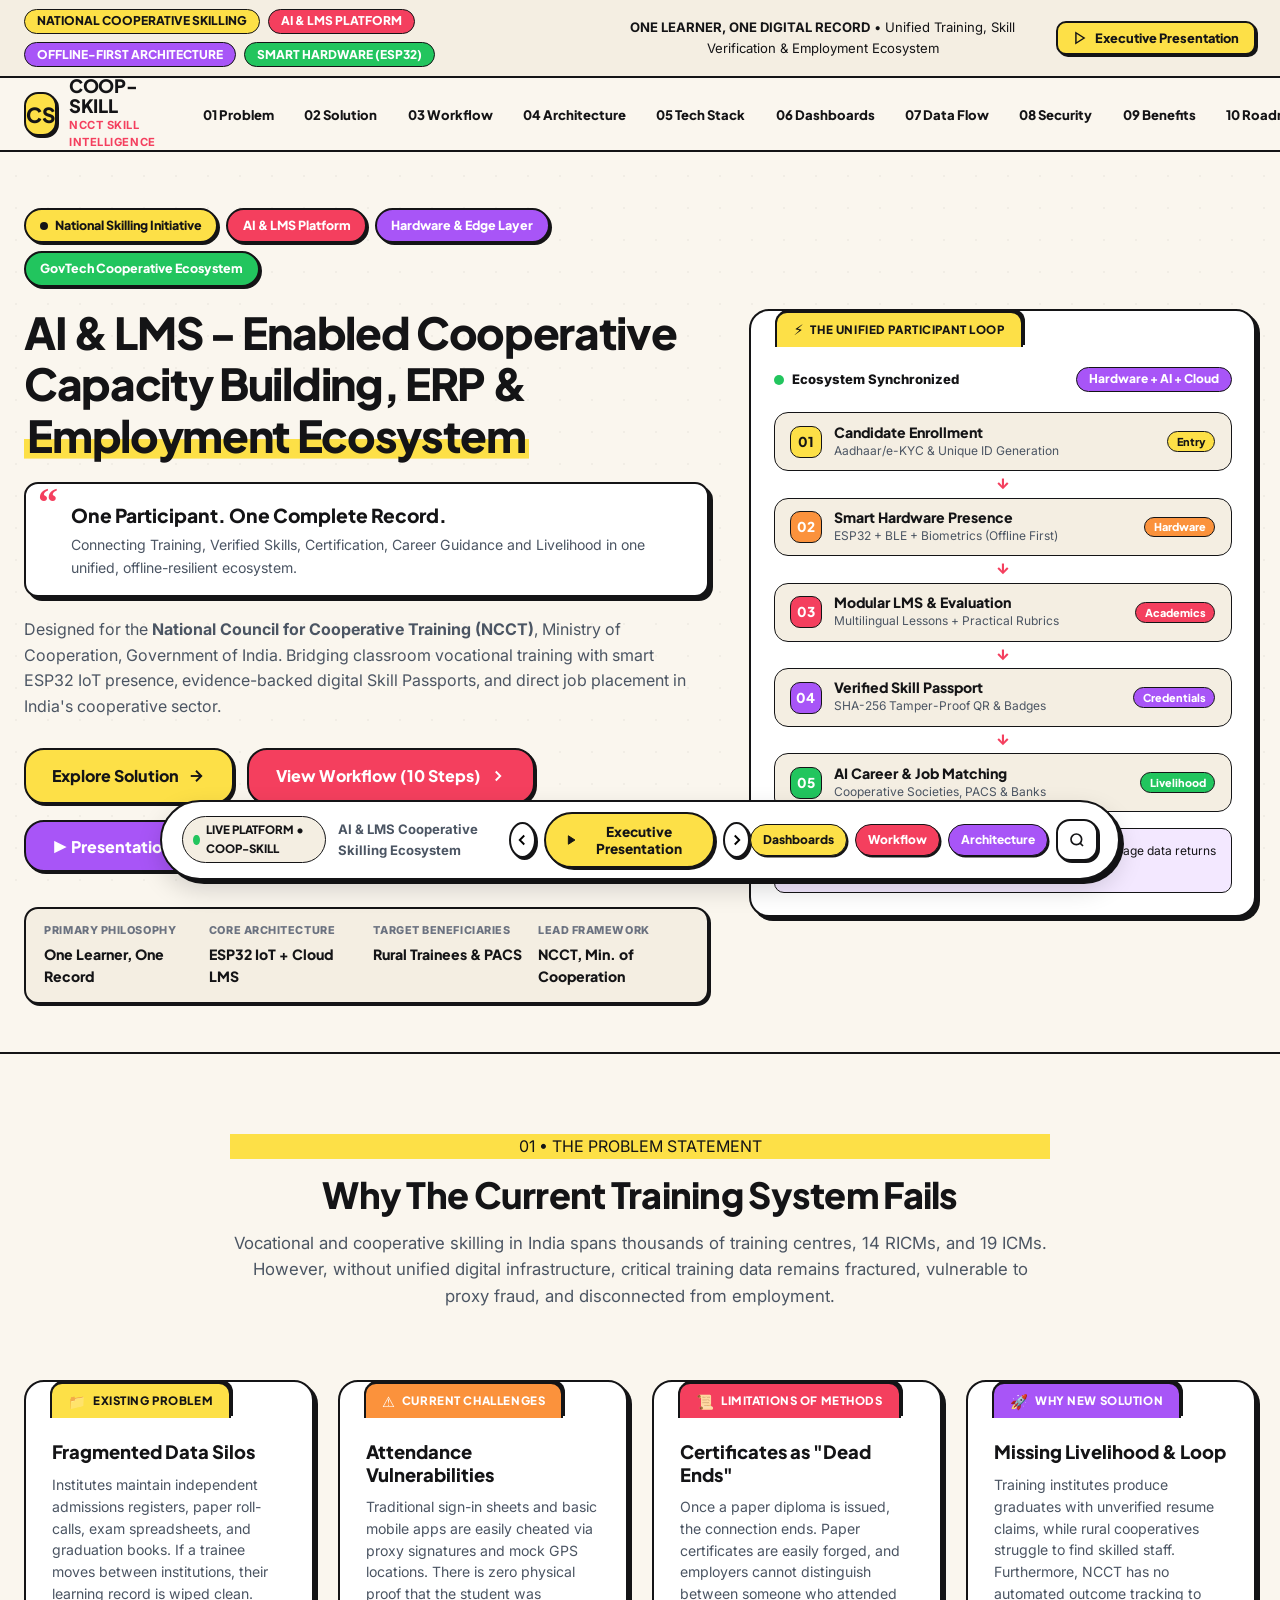
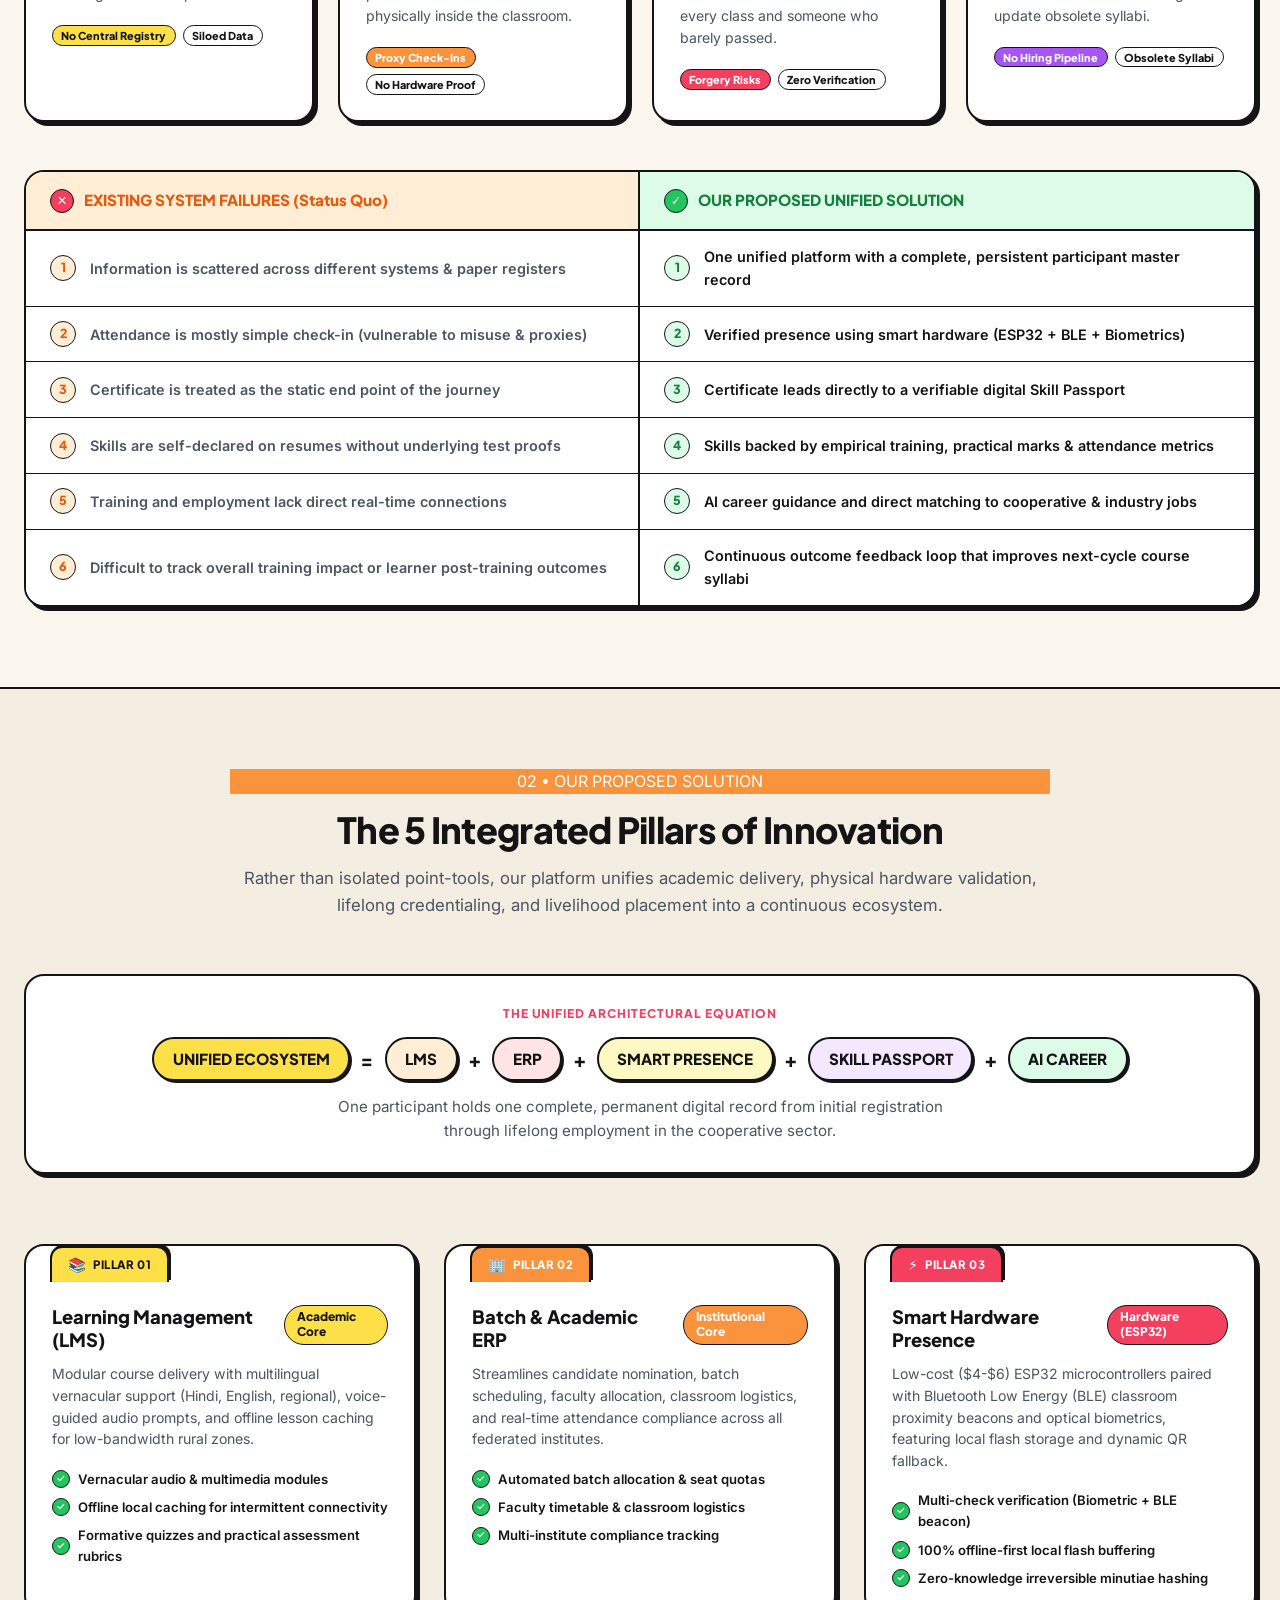
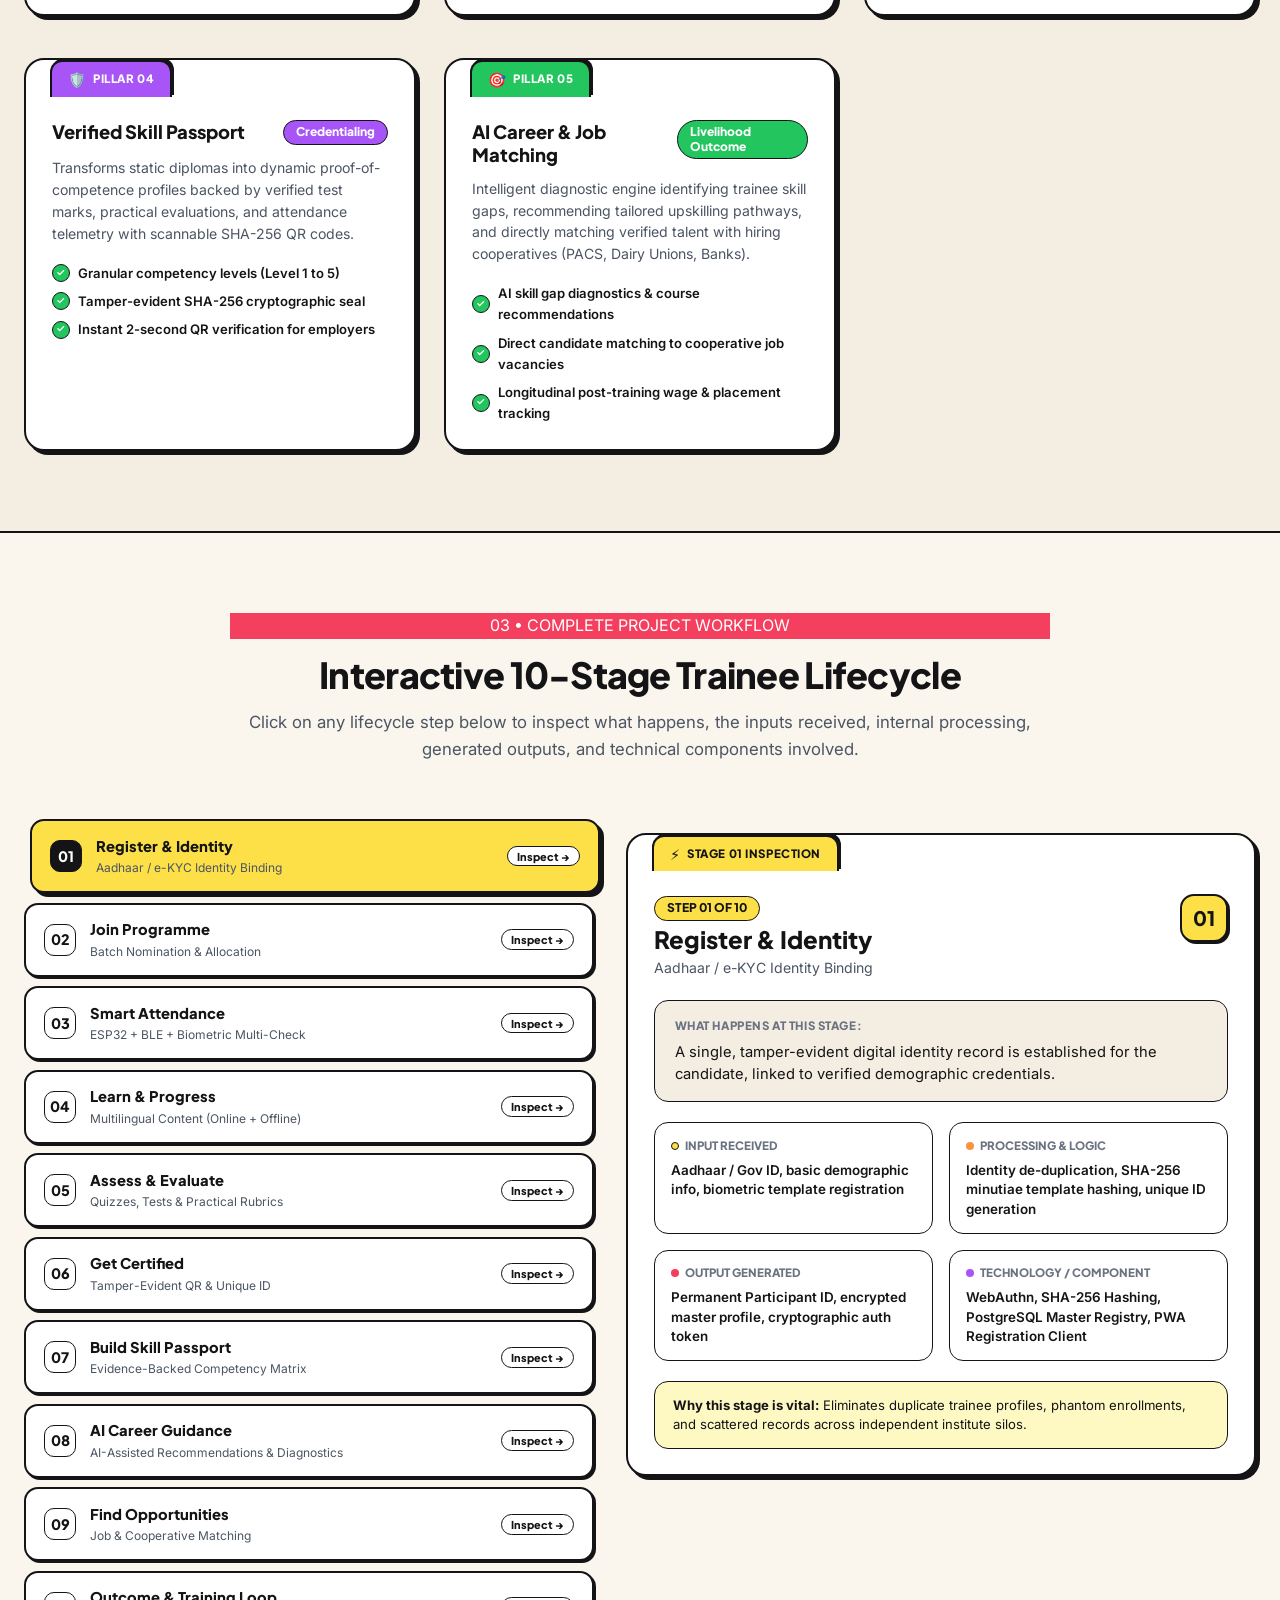
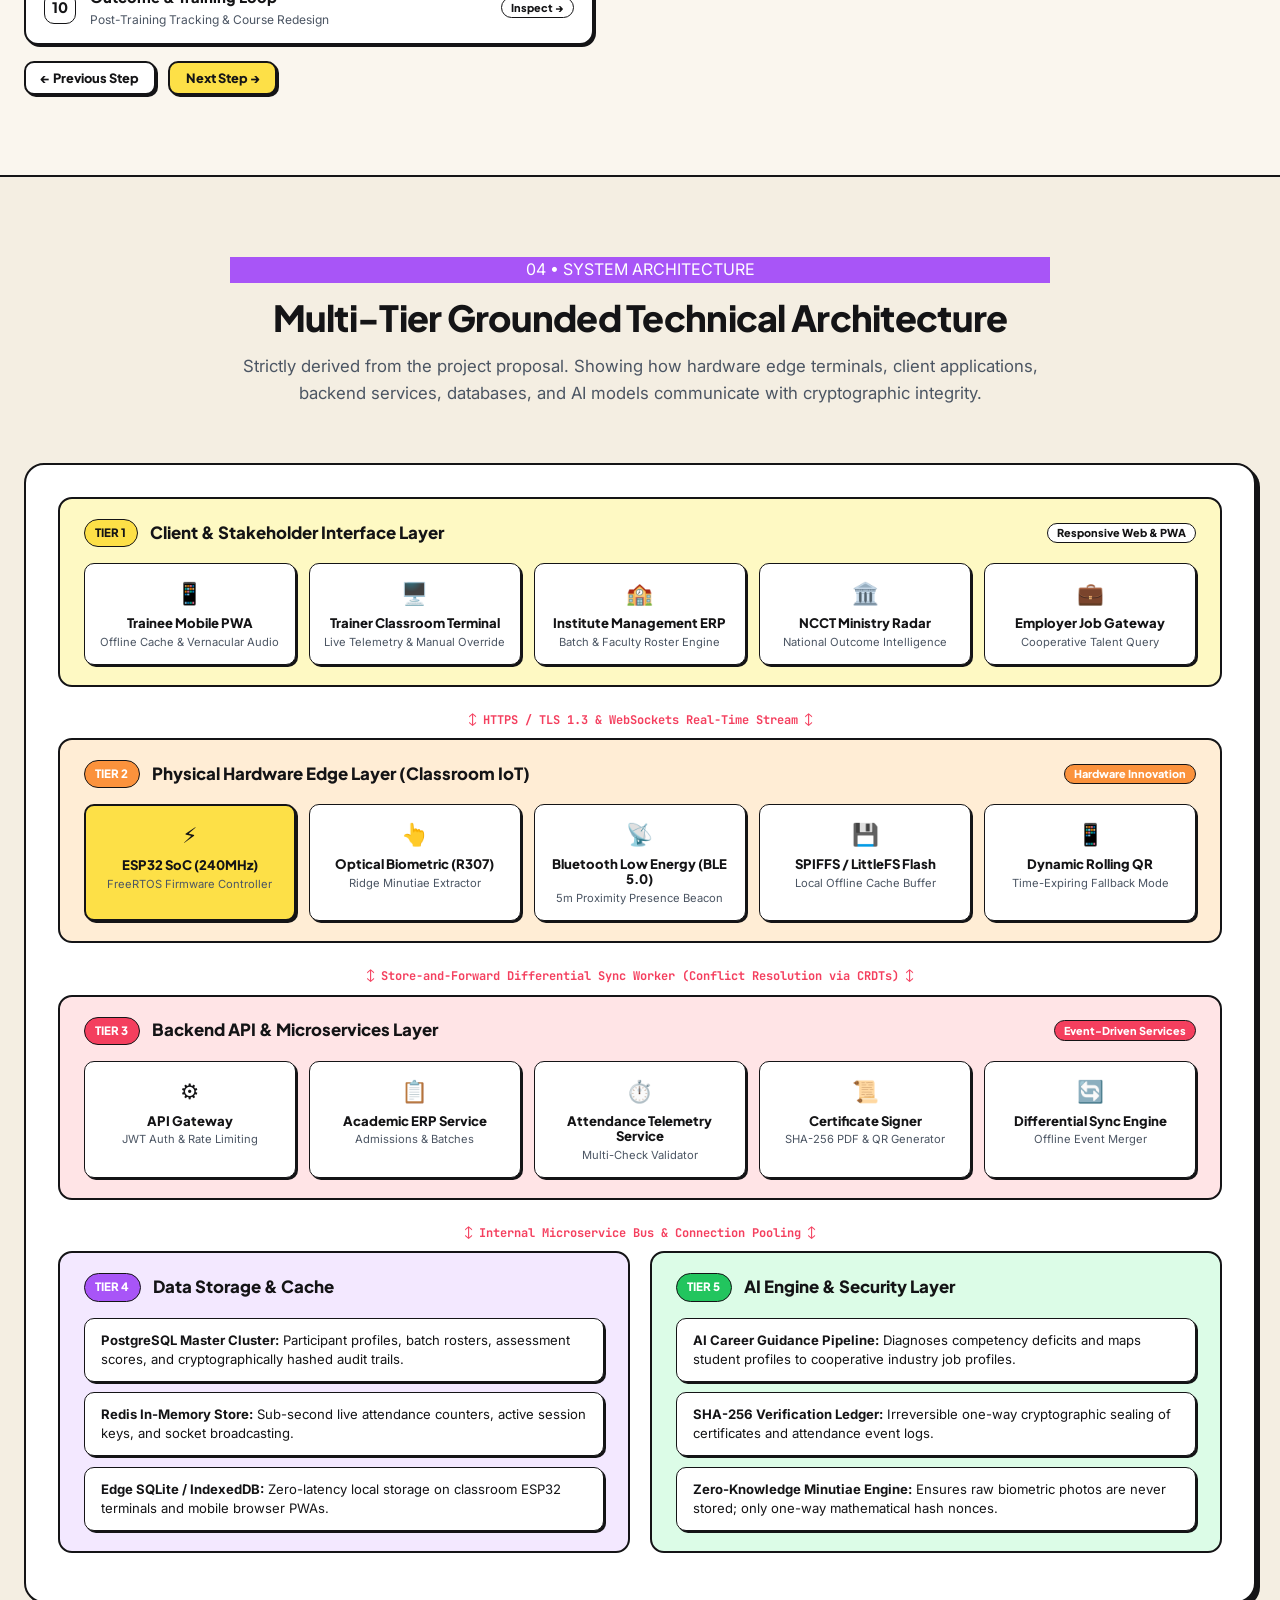
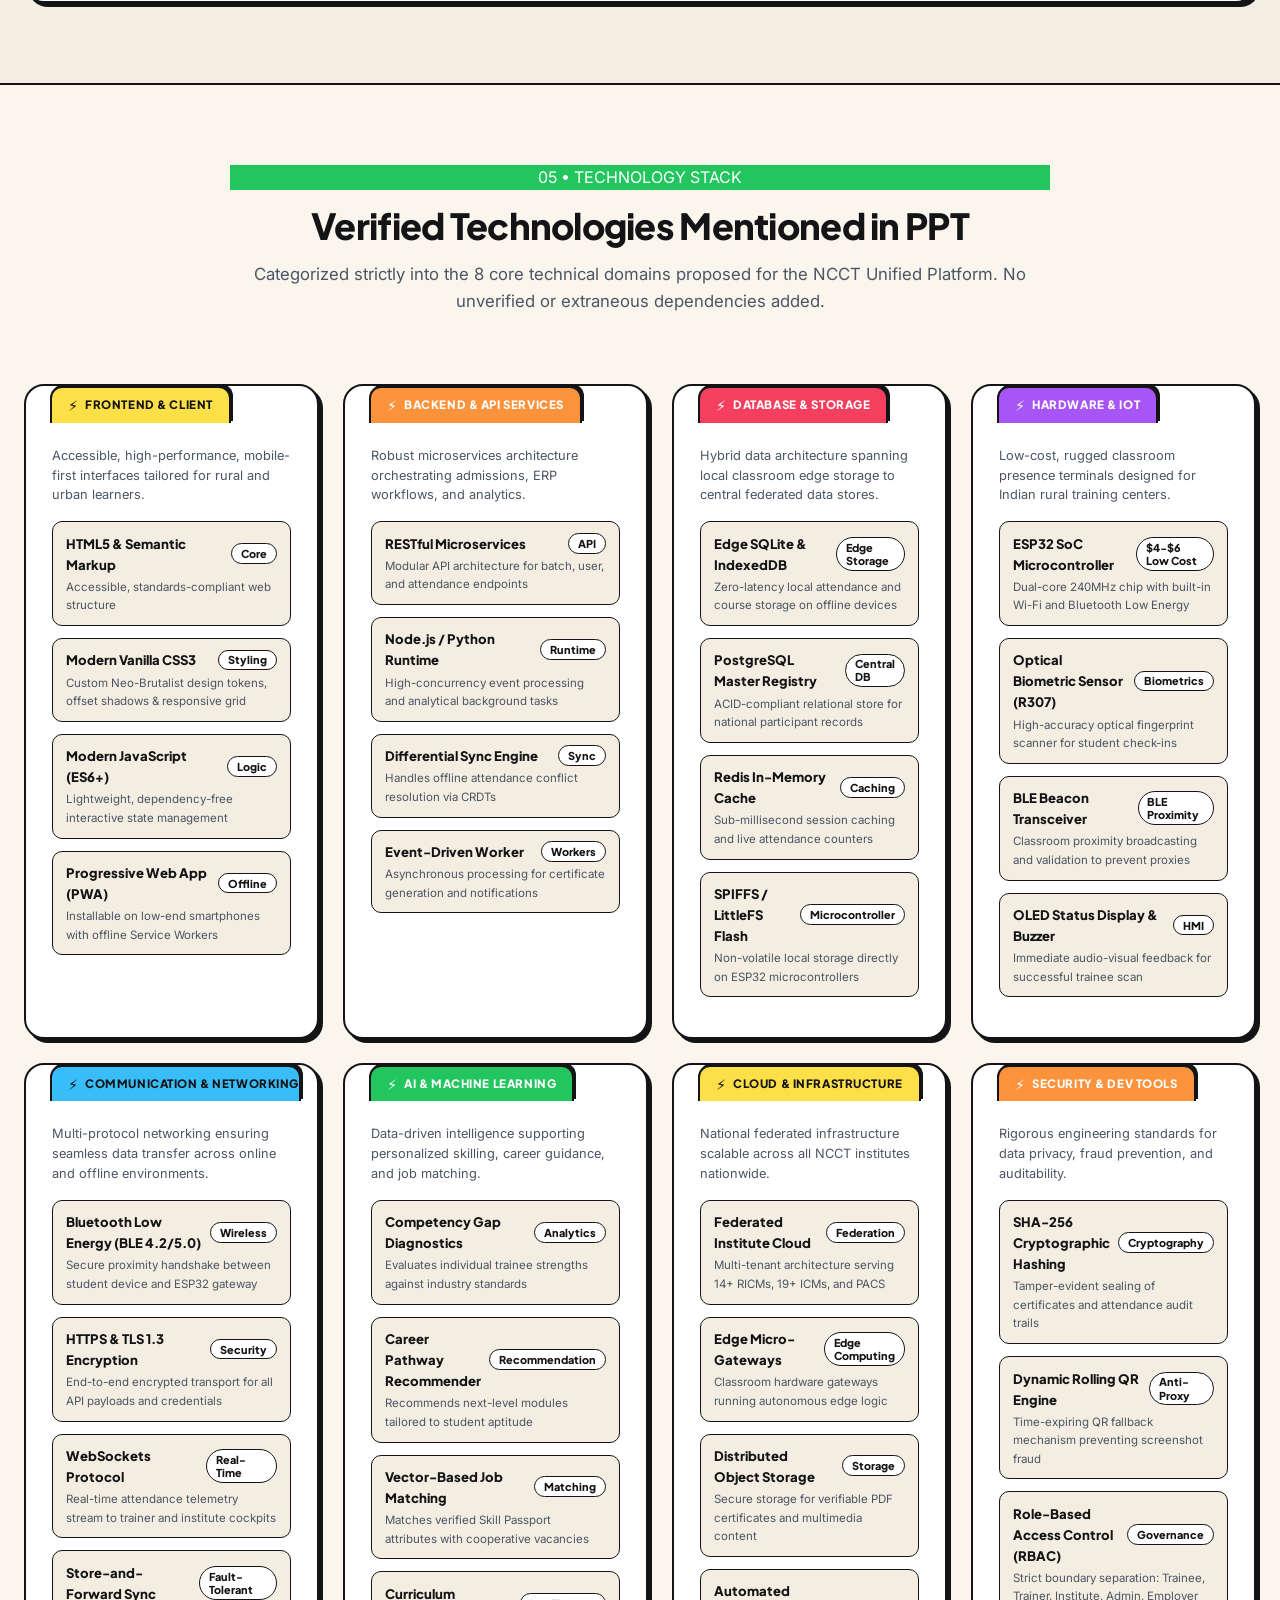
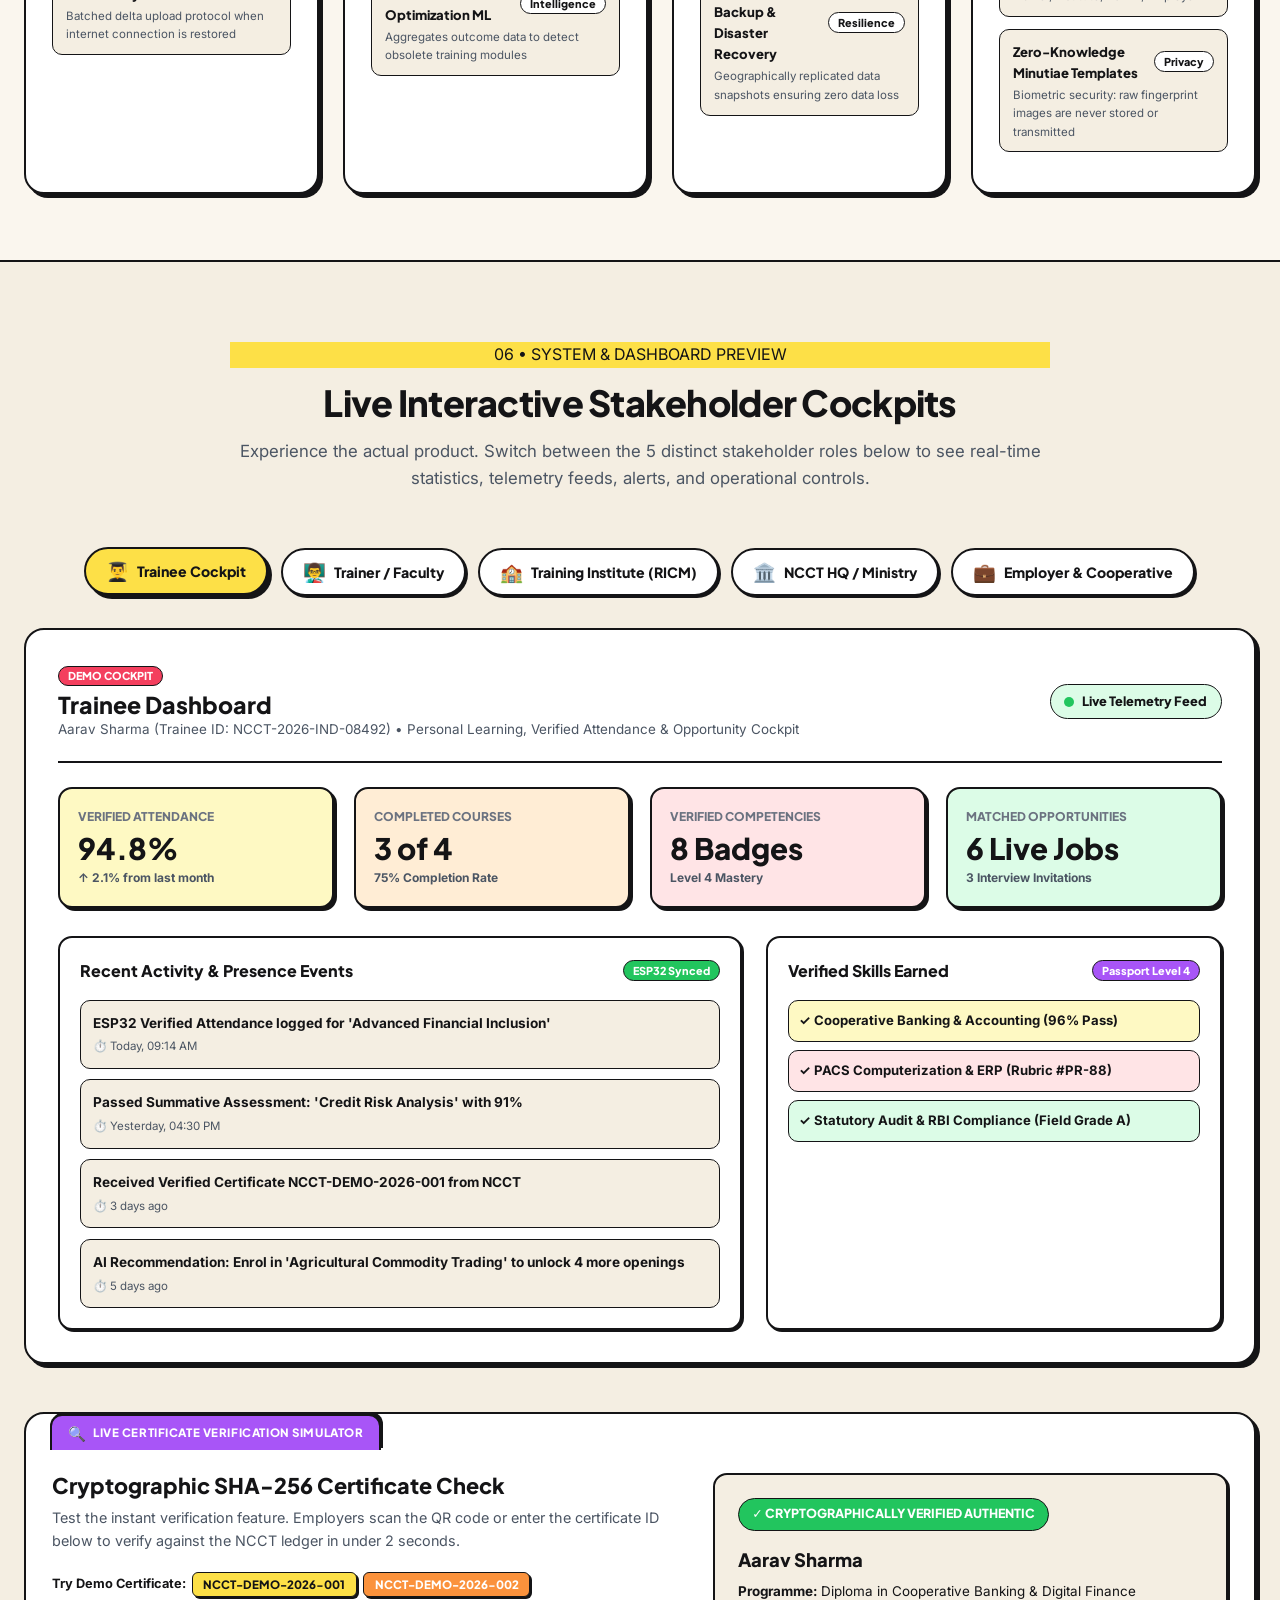
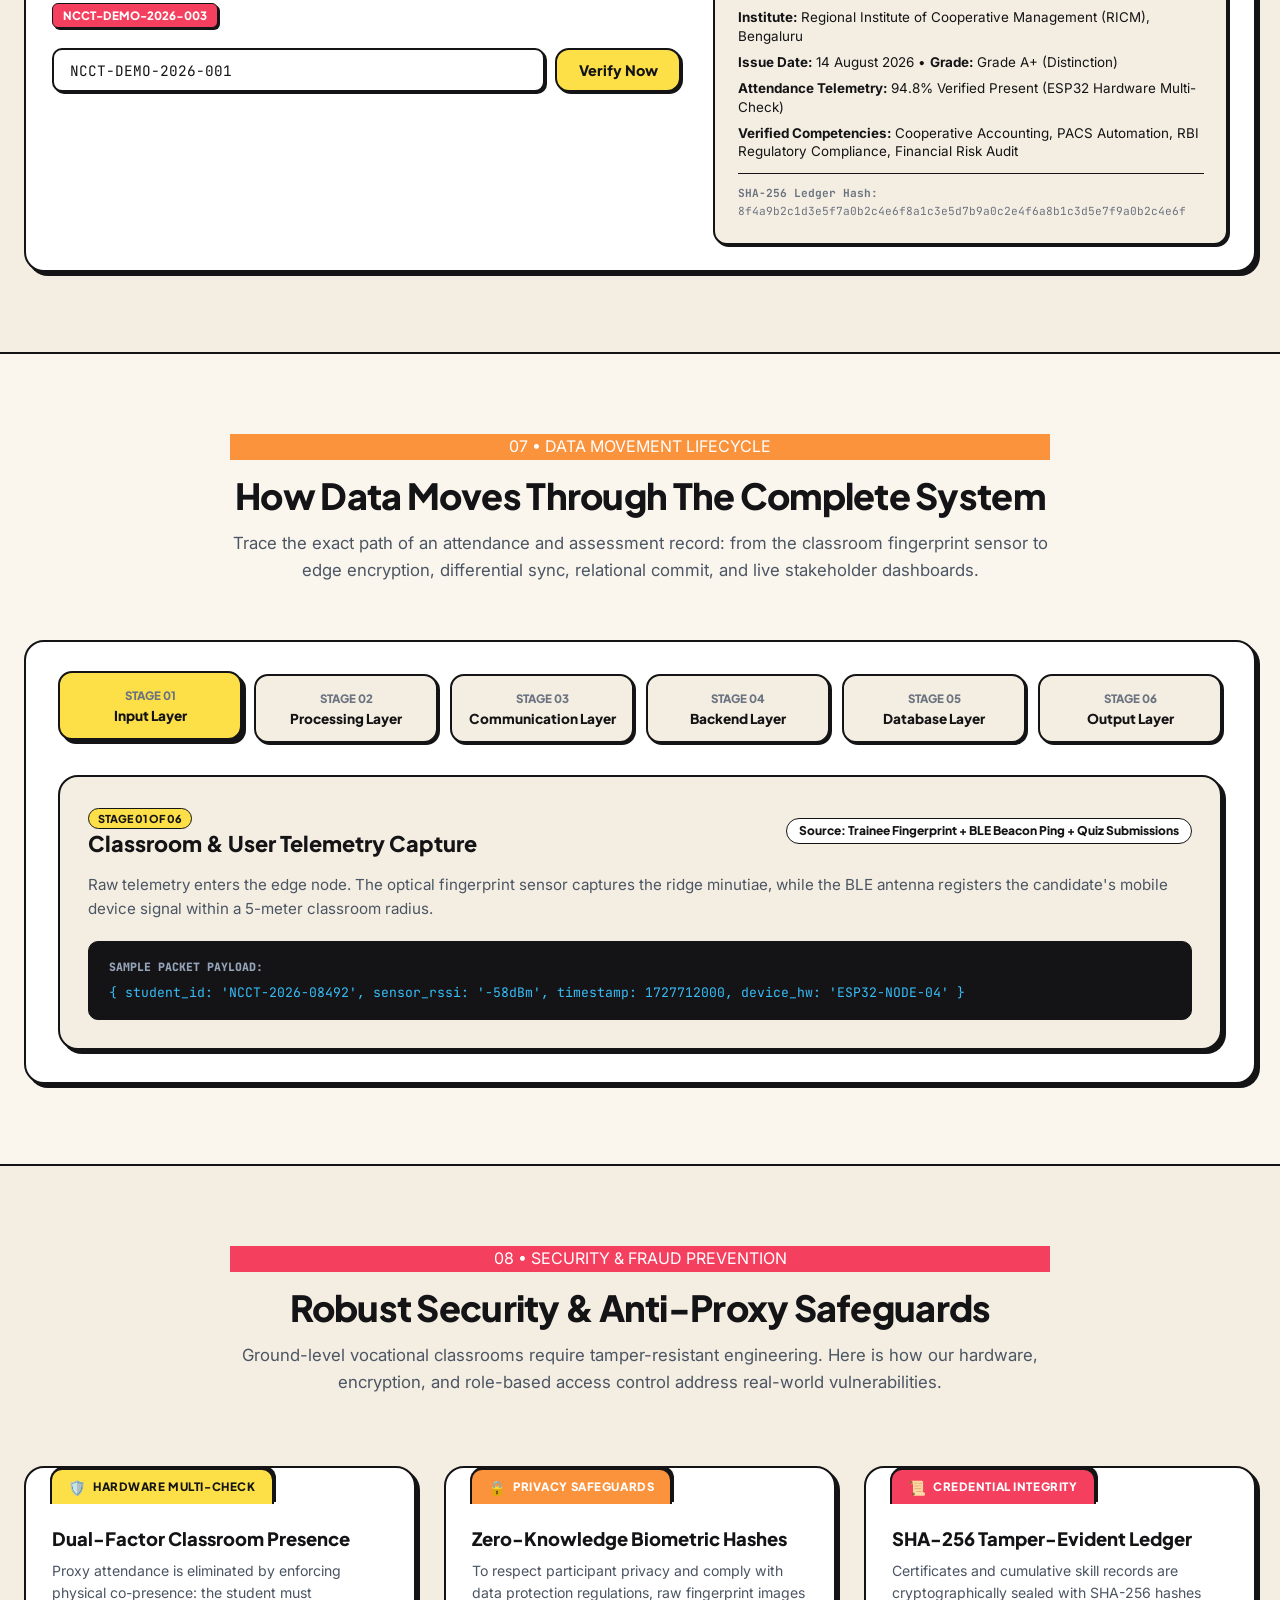
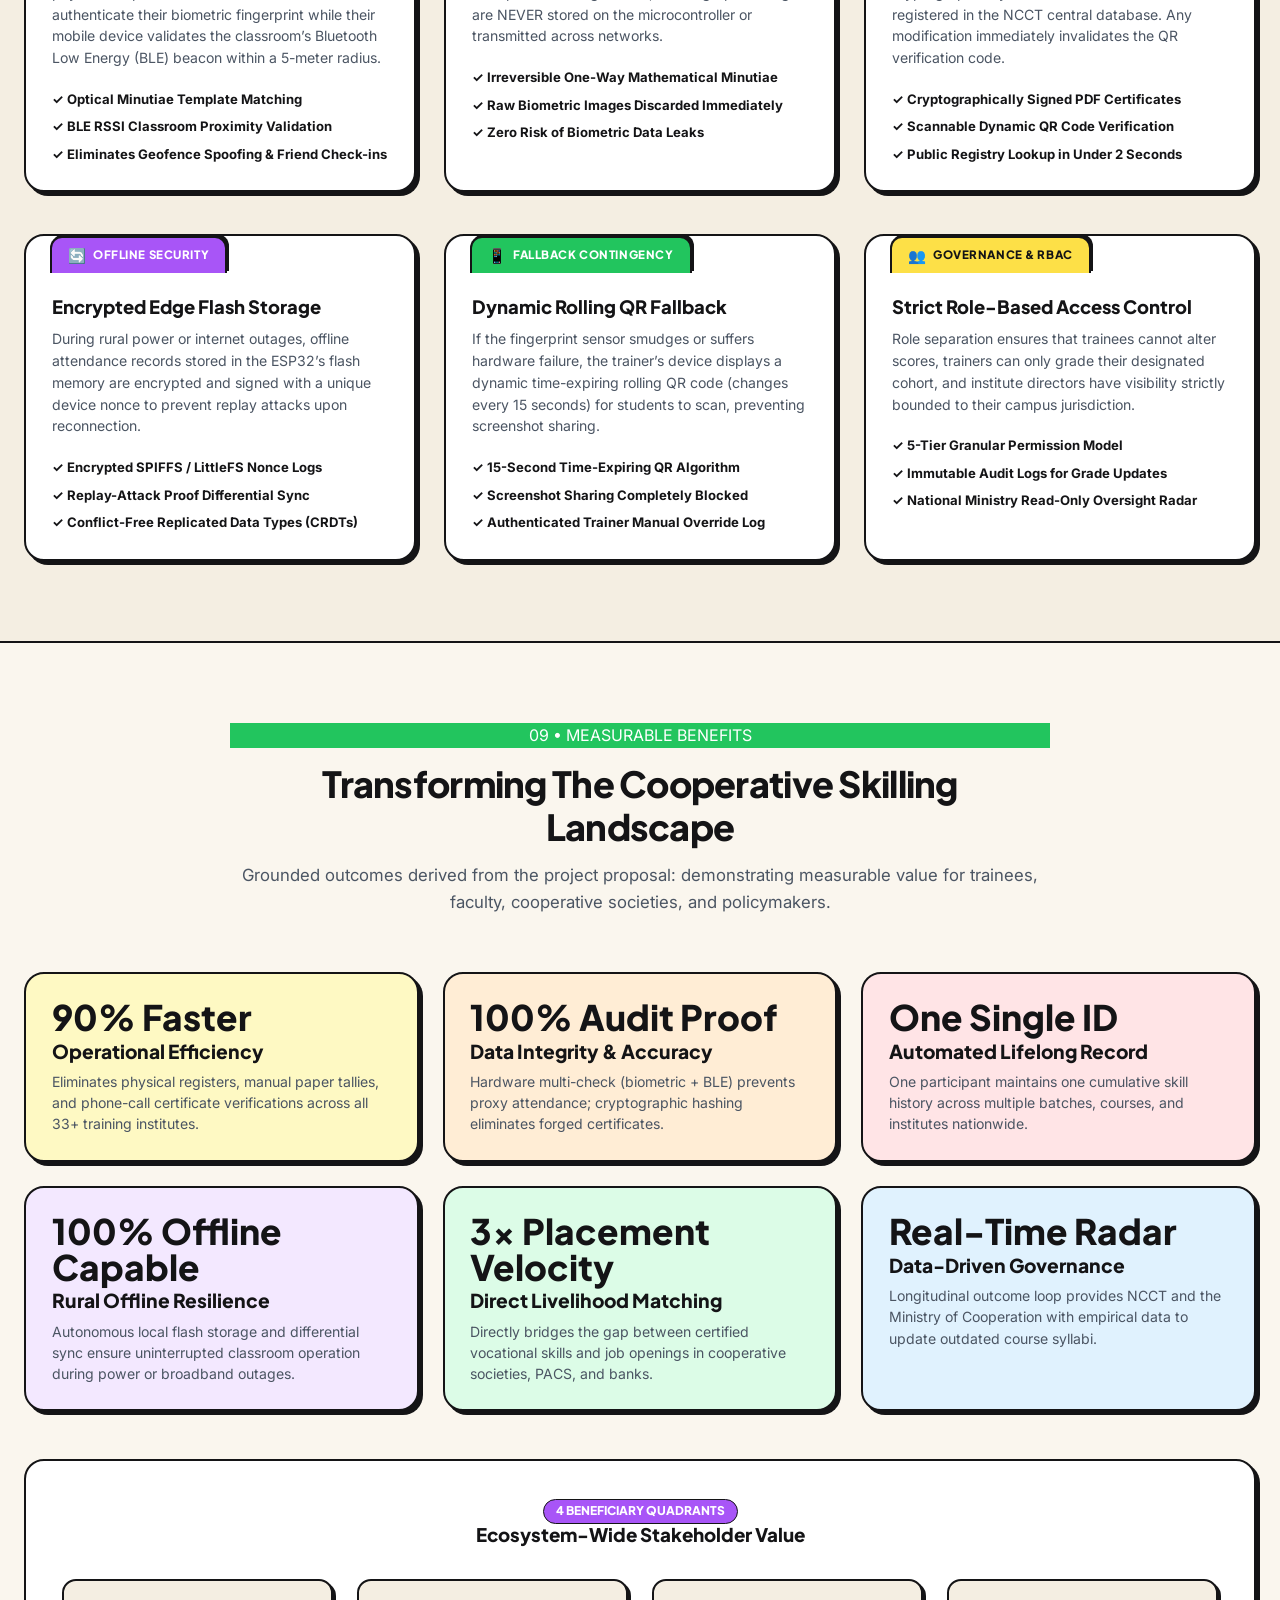
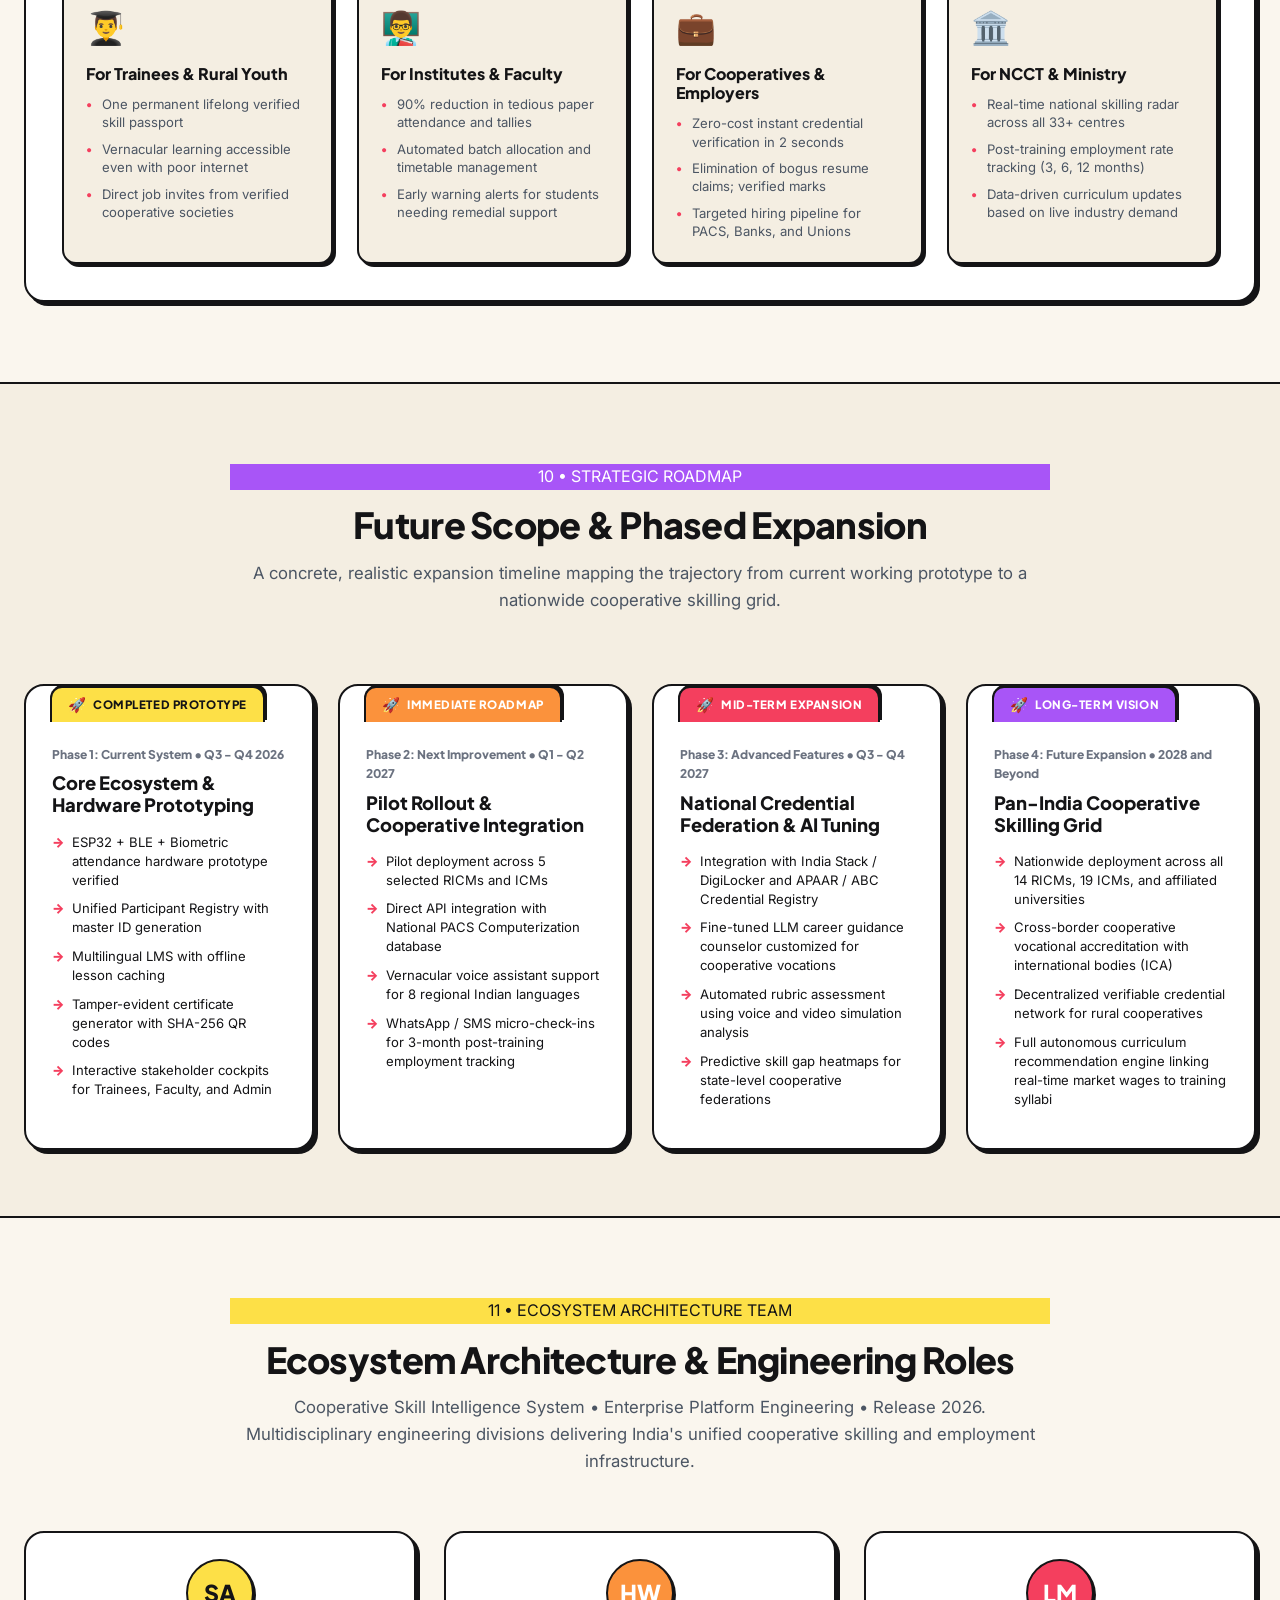
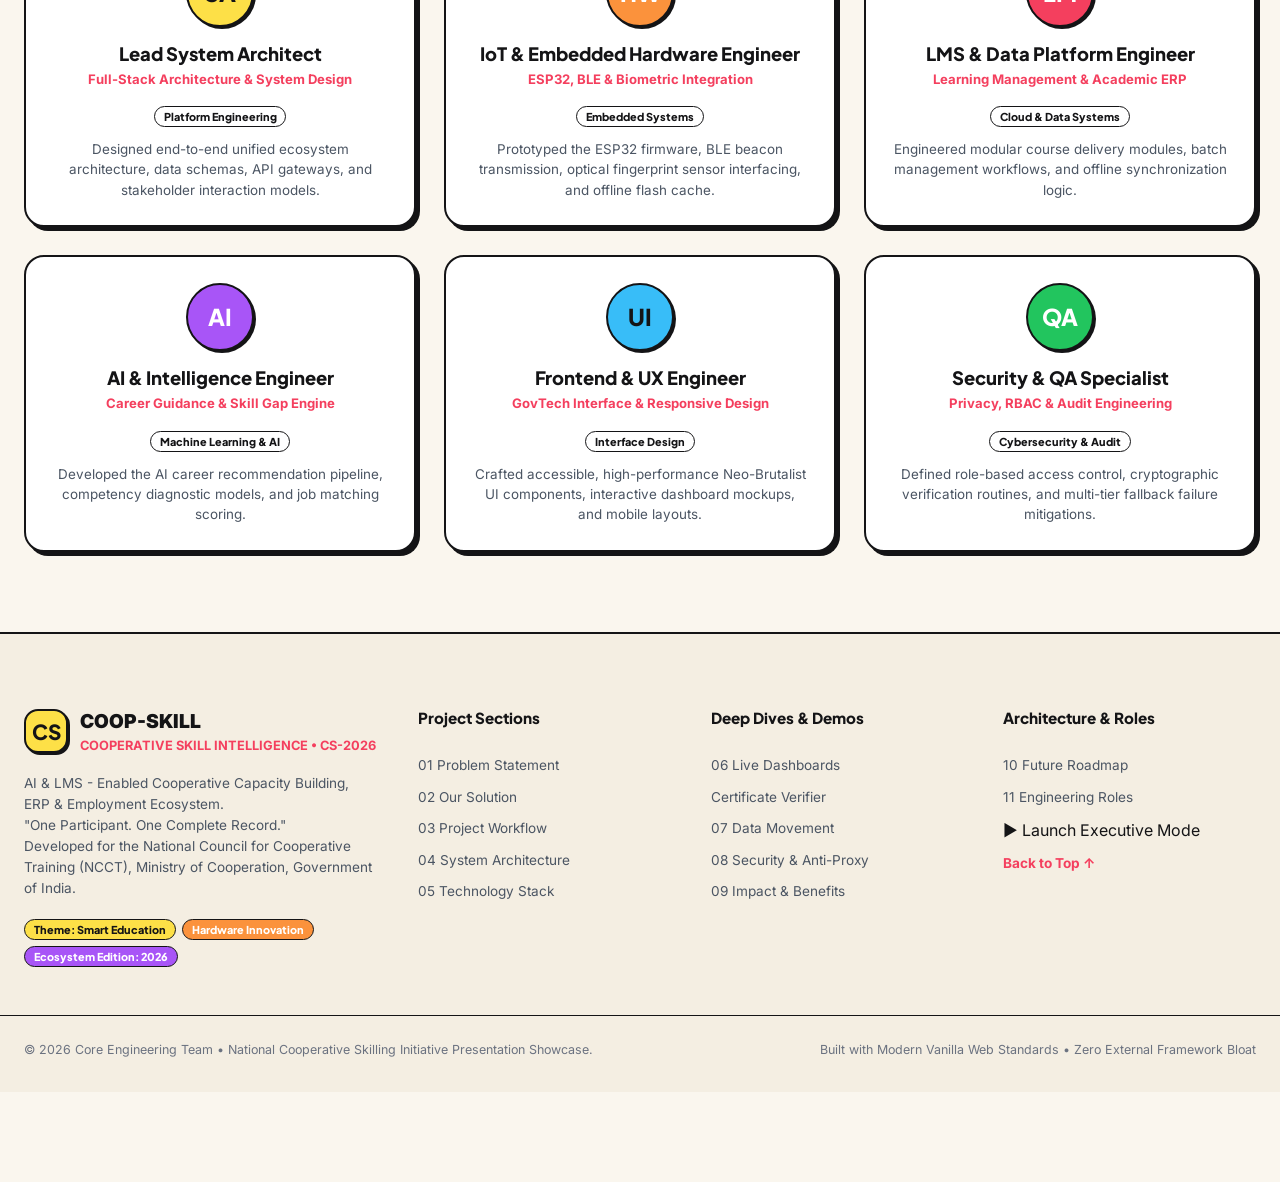
==== commit d4ef223e: "Refresh responsive UX and branding This update improves mobile and tablet responsiveness with refine" ====
--- a/index.html
+++ b/index.html
@@ -96,7 +96,7 @@
   <aside class="mobile-nav-drawer" id="mobileNavDrawer" aria-label="Mobile Navigation Drawer">
     <div class="drawer-header">
       <div class="drawer-brand">
-        <span class="brand-badge" style="width: 38px; height: 38px; font-size: 1.1rem;">SC</span>
+        <span class="brand-badge" style="width: 38px; height: 38px; font-size: 1.1rem;">CS</span>
         <div>
           <div style="font-weight: 800; font-size: 1.1rem; line-height: 1.1;">Coop-Skill</div>
           <div style="font-size: 0.75rem; font-weight: 700; color: var(--color-pink);">SMART HARDWARE &amp; LMS</div>
@@ -107,7 +107,7 @@
 
     <div class="drawer-content">
       <div class="drawer-group">
-        <div class="drawer-group-title">Evaluation Navigation</div>
+        <div class="drawer-group-title">Platform Navigation</div>
         <a href="#hero" class="drawer-link"><span class="drawer-num">00</span> Home / Hero</a>
         <a href="#problem" class="drawer-link"><span class="drawer-num">01</span> Problem Statement</a>
         <a href="#solution" class="drawer-link"><span class="drawer-num">02</span> Our Proposed Solution</a>
@@ -116,10 +116,10 @@
         <a href="#tech-stack" class="drawer-link"><span class="drawer-num">05</span> Technology Stack</a>
         <a href="#dashboards" class="drawer-link"><span class="drawer-num">06</span> Live Stakeholder Dashboards</a>
         <a href="#data-flow" class="drawer-link"><span class="drawer-num">07</span> Data Movement Lifecycle</a>
-        <a href="#security" class="drawer-link"><span class="drawer-num">08</span> Security & Proxy Prevention</a>
-        <a href="#benefits" class="drawer-link"><span class="drawer-num">09</span> Benefits & Impact</a>
+        <a href="#security" class="drawer-link"><span class="drawer-num">08</span> Security &amp; Proxy Prevention</a>
+        <a href="#benefits" class="drawer-link"><span class="drawer-num">09</span> Benefits &amp; Impact</a>
         <a href="#future-scope" class="drawer-link"><span class="drawer-num">10</span> Future Scope Roadmap</a>
-        <a href="#team" class="drawer-link"><span class="drawer-num">11</span> Core Engineering Team</a>
+        <a href="#team" class="drawer-link"><span class="drawer-num">11</span> Engineering Team Roles</a>
       </div>
     </div>
 
@@ -196,19 +196,6 @@
             <div class="meta-item">
               <div class="meta-label">Lead Framework</div>
               <div class="meta-val">NCCT, Min. of Cooperation</div>
-            </div>
-          </div>
-            <div class="meta-item">
-              <div class="meta-label">Team Name &amp; ID</div>
-              <div class="meta-val">CoopSkill (2026)</div>
-            </div>
-            <div class="meta-item">
-              <div class="meta-label">Theme / Domain</div>
-              <div class="meta-val">Smart Education / Hardware</div>
-            </div>
-            <div class="meta-item">
-              <div class="meta-label">Lead Stakeholder</div>
-              <div class="meta-val">NCCT, Ministry of Cooperation</div>
             </div>
           </div>
         </div>
@@ -1272,11 +1259,11 @@
     <section class="section" id="team">
       <div class="container">
         <div class="section-title-wrap">
-          <div class="section-badge badge-yellow">11 • PROJECT TEAM</div>
-          <h2 class="section-heading">Meet Core Engineering Team</h2>
+          <div class="section-badge badge-yellow">11 • ECOSYSTEM ARCHITECTURE TEAM</div>
+          <h2 class="section-heading">Ecosystem Architecture &amp; Engineering Roles</h2>
           <p class="section-subheading">
-            Team ID: <strong>2026</strong> • National Cooperative Skilling Initiative • Problem Statement ID: <strong>CS-2026</strong>.<br>
-            A multidisciplinary team dedicated to solving India's cooperative training and employment challenges.
+            Cooperative Skill Intelligence System • Enterprise Platform Engineering • Release 2026.<br>
+            Multidisciplinary engineering divisions delivering India's unified cooperative skilling and employment infrastructure.
           </p>
         </div>
 
@@ -1288,7 +1275,7 @@
   </main>
 
   <!-- ========================================================================
-       FLOATING JUDGE CONTROL DOCK (Inspired by Reference Images 1 & 4)
+       FLOATING CONTROL DOCK (Inspired by Reference Images 1 & 4)
        ======================================================================== -->
   <aside class="floating-control-dock" aria-label="Quick Presentation & Navigation Bar">
     <div class="dock-container neo-card">
@@ -1329,7 +1316,7 @@
   </aside>
 
   <!-- ========================================================================
-       SECTION 13: PRESENTATION MODE MODAL (Fullscreen Judge Walkthrough)
+       SECTION 13: PRESENTATION MODE MODAL (Fullscreen Architecture Walkthrough)
        ======================================================================== -->
   <div class="presentation-modal" id="presentationModal" role="dialog" aria-modal="true" aria-label="Executive Presentation Mode">
     <div class="pres-backdrop"></div>
@@ -1341,7 +1328,7 @@
           <span class="mono" id="presSlideNum" style="font-weight: 800; font-size: 0.9rem;">01 / 10</span>
         </div>
         <div class="pres-top-title">
-          <strong>National Cooperative Skilling Initiative</strong> • Core Engineering Team (2026) • CS-2026
+          <strong>National Cooperative Skilling Initiative</strong> • CoopSkill Ecosystem Architecture • Release 2026
         </div>
         <button class="pres-close-btn" id="closePresModal" aria-label="Close Presentation">✕ ESC</button>
       </div>
@@ -1350,11 +1337,11 @@
       <div class="pres-stage">
         <div class="pres-slide-content">
           <h2 class="pres-headline" id="presTitle">AI &amp; LMS-Enabled Cooperative Capacity Building, ERP &amp; Employment Ecosystem</h2>
-          <div class="pres-subheadline" id="presSubtitle">Core Engineering Team • Team ID: 2026 • Problem Statement ID: CS-2026 • Theme: Smart Education / Hardware</div>
+          <div class="pres-subheadline" id="presSubtitle">Cooperative Skill Intelligence System • Smart Education &amp; Modular Hardware Architecture</div>
 
           <!-- Bullet Points  -->
           <div class="pres-bullets-box">
-            <div class="box-label">KEY EVALUATION POINTS:</div>
+            <div class="box-label">KEY ARCHITECTURE HIGHLIGHTS:</div>
             <ul class="pres-bullets-list" id="presBulletsList">
               <!-- Rendered via main.js -->
             </ul>
@@ -1391,7 +1378,7 @@
     <div class="container footer-layout">
       <div class="footer-col-main">
         <div class="footer-brand">
-          <span class="brand-badge">SC</span>
+          <span class="brand-badge">CS</span>
           <div>
             <div style="font-size: 1.2rem; font-weight: 900;">COOP-SKILL</div>
             <div style="font-size: 0.8rem; font-weight: 700; color: var(--color-pink);">COOPERATIVE SKILL INTELLIGENCE • CS-2026</div>
@@ -1405,7 +1392,7 @@
         <div class="footer-badges">
           <span class="badge badge-sm badge-yellow">Theme: Smart Education</span>
           <span class="badge badge-sm badge-orange">Hardware Innovation</span>
-          <span class="badge badge-sm badge-purple">Team ID: 2026</span>
+          <span class="badge badge-sm badge-purple">Ecosystem Edition: 2026</span>
         </div>
       </div>
 
@@ -1428,9 +1415,9 @@
       </div>
 
       <div class="footer-links-col">
-        <div class="footer-heading">Evaluation &amp; Team</div>
+        <div class="footer-heading">Architecture &amp; Roles</div>
         <a href="#future-scope" class="footer-link">10 Future Roadmap</a>
-        <a href="#team" class="footer-link">11 Core Engineering Team</a>
+        <a href="#team" class="footer-link">11 Engineering Roles</a>
         <button class="footer-link launch-pres-btn" style="background: none; border: none; padding: 0; text-align: left; cursor: pointer; color: inherit; font: inherit;">
           ▶ Launch Executive Mode
         </button>
--- a/css/style.css
+++ b/css/style.css
@@ -230,6 +230,10 @@
   position: relative;
   z-index: 2;
   box-shadow: 2px -2px 0px var(--shadow-color);
+  max-width: calc(100% - 2.5rem);
+  overflow: hidden;
+  text-overflow: ellipsis;
+  white-space: nowrap;
 }
 
 .folder-tab.tab-yellow { background: var(--color-yellow); color: #141416; }
@@ -541,8 +545,8 @@
 }
 
 .hero-headline {
-  font-size: 2.75rem;
-  line-height: 1.15;
+  font-size: clamp(1.85rem, 5vw, 2.75rem);
+  line-height: 1.18;
   letter-spacing: -0.03em;
   margin-bottom: 1.25rem;
 }
@@ -784,7 +788,7 @@
 }
 
 .section-heading {
-  font-size: 2.25rem;
+  font-size: clamp(1.5rem, 3.5vw, 2.25rem);
   letter-spacing: -0.02em;
   margin-bottom: 0.85rem;
 }
@@ -1567,6 +1571,12 @@
   display: flex;
   align-items: center;
   justify-content: space-between;
+}
+
+.admin-regional-grid {
+  display: grid;
+  grid-template-columns: repeat(4, 1fr);
+  gap: 1rem;
 }
 
 /* Certificate Verifier Sub-Tool */
@@ -2525,11 +2535,15 @@
 }
 
 /* ==========================================================================
-   RESPONSIVE BREAKPOINTS
+   COMPREHENSIVE RESPONSIVE BREAKPOINTS & ACCESSIBILITY
+   Supporting Desktop, Laptop, Tablet, Mobile Landscape & Mobile Portrait
    ========================================================================== */
+
+/* 1. Laptop & Large Tablet (max-width: 1100px) */
 @media (max-width: 1100px) {
   .hero-layout {
     grid-template-columns: 1fr;
+    gap: 2rem;
   }
 
   .pillars-grid {
@@ -2569,33 +2583,149 @@
   }
 }
 
-@media (max-width: 768px) {
-  .hero-headline {
-    font-size: 2rem;
-  }
-
-  .section-heading {
-    font-size: 1.85rem;
-  }
-
+/* 2. Tablet Portrait (max-width: 900px) */
+@media (max-width: 900px) {
   .workflow-interactive-wrap {
     grid-template-columns: 1fr;
   }
 
+  .inspector-card {
+    position: static;
+  }
+
+  .inspector-matrix {
+    grid-template-columns: 1fr;
+  }
+
+  .admin-regional-grid {
+    grid-template-columns: repeat(2, 1fr);
+  }
+
   .dash-content-grid {
     grid-template-columns: 1fr;
   }
 
+  .arch-dual-grid {
+    grid-template-columns: 1fr;
+  }
+
+  .verifier-layout {
+    grid-template-columns: 1fr;
+  }
+
+  .presentation-modal {
+    padding: 0.75rem;
+  }
+
+  .pres-window {
+    max-height: 96vh;
+    border-radius: var(--radius-lg);
+  }
+
+  .pres-stage {
+    grid-template-columns: 1fr;
+    padding: 1.5rem;
+    min-height: auto;
+  }
+
+  .pres-slide-visual {
+    display: none;
+  }
+
+  .pres-bottom-bar {
+    padding: 0.75rem 1rem;
+  }
+
+  .pres-dots {
+    display: none;
+  }
+}
+
+/* 3. Mobile Landscape & Standard Smartphones (max-width: 768px) */
+@media (max-width: 768px) {
+  body {
+    padding-bottom: 110px;
+  }
+
+  /* Prevent navbar crowding on mobile: hide desktop executive mode text button */
+  .navbar .launch-pres-btn {
+    display: none;
+  }
+
+  .pres-top-title {
+    display: none;
+  }
+
+  .section {
+    padding: 3.5rem 0;
+  }
+
+  .section-title-wrap {
+    margin-bottom: 2.25rem;
+  }
+
+  .hero-section {
+    padding: 2rem 0;
+  }
+
+  .wf-step-item {
+    padding: 0.75rem 0.95rem;
+  }
+
+  /* Comparison Flow Stacked for Maximum Mobile Readability */
+  .comparison-header {
+    display: none;
+  }
+
+  .comparison-row {
+    grid-template-columns: 1fr;
+    padding: 0.85rem;
+    gap: 0.65rem;
+    border-bottom: 2px solid var(--border-color);
+  }
+
+  .fail-cell {
+    border-right: none;
+    background: var(--color-orange-light);
+    border-radius: var(--radius-sm);
+    border: var(--border-thin);
+    padding: 0.75rem;
+  }
+
+  .win-cell {
+    background: var(--color-green-light);
+    border-radius: var(--radius-sm);
+    border: var(--border-thin);
+    padding: 0.75rem;
+  }
+
+  /* Dashboard Adjustments */
   .dash-kpi-grid {
     grid-template-columns: repeat(2, 1fr);
-  }
-
-  .grid-3-cards, .grid-4-cards, .pillars-grid, .tech-stack-grid, .benefits-metric-grid, .team-cards-grid {
+    gap: 0.85rem;
+  }
+
+  .dashboard-canvas {
+    padding: 1.25rem;
+  }
+
+  .dash-top-bar {
+    flex-direction: column;
+    align-items: flex-start;
+    gap: 0.75rem;
+  }
+
+  /* Grids to 1 column */
+  .grid-3-cards, 
+  .grid-4-cards, 
+  .pillars-grid, 
+  .tech-stack-grid, 
+  .benefits-metric-grid, 
+  .team-cards-grid, 
+  .quadrant-grid, 
+  .roadmap-timeline {
     grid-template-columns: 1fr;
-  }
-
-  .verifier-layout {
-    grid-template-columns: 1fr;
+    gap: 1.25rem;
   }
 
   .meta-strip-card {
@@ -2606,20 +2736,262 @@
     grid-template-columns: repeat(3, 1fr);
   }
 
-  .pres-stage {
-    grid-template-columns: 1fr;
+  .arch-nodes-grid {
+    grid-template-columns: repeat(2, 1fr);
+  }
+
+  /* Floating Dock Mobile Optimization */
+  .floating-control-dock {
+    width: calc(100% - 1.5rem);
+    bottom: 0.75rem;
+  }
+
+  .dock-container {
+    padding: 0.55rem 0.85rem;
   }
 
   .dock-title-text {
     display: none;
   }
 
+  .dock-action-pill {
+    display: none;
+  }
+
   .footer-layout {
     grid-template-columns: 1fr;
+    gap: 2rem;
   }
 
   .top-banner-inner {
     flex-direction: column;
     text-align: center;
-  }
-}+    gap: 0.5rem;
+  }
+
+  .top-banner-tags {
+    justify-content: center;
+  }
+
+  .top-banner-actions {
+    display: none;
+  }
+}
+
+/* 4. Small Mobile Portrait (max-width: 480px) */
+@media (max-width: 480px) {
+  .brand-sub {
+    display: none;
+  }
+
+  .nav-actions {
+    gap: 0.35rem;
+  }
+
+  .icon-btn {
+    width: 38px;
+    height: 38px;
+  }
+
+  .hero-buttons {
+    flex-direction: column;
+    width: 100%;
+    gap: 0.65rem;
+  }
+
+  .hero-buttons .btn {
+    width: 100%;
+  }
+
+  .hero-preview-card .card-inner {
+    padding: 0.85rem;
+  }
+
+  .loop-node {
+    padding: 0.55rem 0.7rem;
+  }
+
+  .loop-icon {
+    width: 28px;
+    height: 28px;
+    font-size: 0.75rem;
+    margin-right: 0.5rem;
+  }
+
+  .loop-node .badge {
+    display: none;
+  }
+
+  .wf-step-item .badge {
+    display: none;
+  }
+
+  .meta-strip-card {
+    grid-template-columns: 1fr;
+    padding: 0.75rem;
+  }
+
+  .tagline-quote {
+    display: none;
+  }
+
+  .tagline-text, .tagline-sub {
+    margin-left: 0;
+  }
+
+  .equation-banner {
+    padding: 1.25rem 1rem;
+  }
+
+  .equation-formula {
+    gap: 0.35rem;
+  }
+
+  .eq-pill {
+    font-size: 0.78rem;
+    padding: 0.35rem 0.65rem;
+  }
+
+  .eq-op {
+    font-size: 1rem;
+  }
+
+  .arch-nodes-grid {
+    grid-template-columns: 1fr;
+  }
+
+  .arch-canvas {
+    padding: 1rem 0.75rem;
+  }
+
+  .dataflow-steps-bar {
+    grid-template-columns: repeat(2, 1fr);
+  }
+
+  .dataflow-interactive-wrap {
+    padding: 1.25rem 0.85rem;
+  }
+
+  .df-detail-header {
+    flex-direction: column;
+    align-items: flex-start;
+    gap: 0.4rem;
+  }
+
+  .df-packet-box {
+    font-size: 0.75rem;
+    padding: 0.75rem;
+    word-break: break-all;
+    white-space: pre-wrap;
+  }
+
+  .dash-kpi-grid {
+    grid-template-columns: 1fr;
+  }
+
+  .admin-regional-grid {
+    grid-template-columns: 1fr;
+  }
+
+  .inspector-matrix {
+    grid-template-columns: 1fr;
+    gap: 0.75rem;
+  }
+
+  .role-tab-btn {
+    font-size: 0.78rem;
+    padding: 0.45rem 0.85rem;
+  }
+
+  .cert-input-row {
+    flex-direction: column;
+  }
+
+  .dock-left {
+    display: none;
+  }
+
+  .dock-container {
+    justify-content: center;
+    gap: 0.75rem;
+    padding: 0.5rem 0.75rem;
+  }
+
+  .dock-play-btn span {
+    display: none;
+  }
+
+  .dock-play-btn {
+    padding: 0.55rem;
+    width: 42px;
+    height: 42px;
+    border-radius: 50%;
+    justify-content: center;
+  }
+
+  .modal-dialog {
+    margin: 0 0.5rem;
+    padding: 1.2rem;
+  }
+
+  .modal-overlay {
+    padding-top: 5vh;
+  }
+
+  .top-banner-tags .badge {
+    font-size: 0.65rem;
+    padding: 0.2rem 0.4rem;
+  }
+
+  .pres-headline {
+    font-size: 1.25rem;
+  }
+
+  .pres-subheadline {
+    font-size: 0.8rem;
+    margin-bottom: 0.75rem;
+  }
+
+  .pres-stage {
+    padding: 1rem 0.75rem;
+  }
+
+  .pres-bullets-box {
+    padding: 0.85rem;
+  }
+
+  .pres-bullets-list li {
+    font-size: 0.82rem;
+  }
+}
+
+/* 5. Extra Small Smartphones (max-width: 360px) */
+@media (max-width: 360px) {
+  .nav-brand {
+    gap: 0.4rem;
+  }
+
+  .brand-badge {
+    width: 34px;
+    height: 34px;
+    font-size: 0.95rem;
+  }
+
+  .brand-name {
+    font-size: 1rem;
+  }
+
+  .hero-title {
+    font-size: 1.75rem;
+  }
+
+  .btn {
+    padding: 0.6rem 0.95rem;
+    font-size: 0.82rem;
+  }
+
+  .dock-container {
+    padding: 0.45rem 0.65rem;
+  }
+}
+
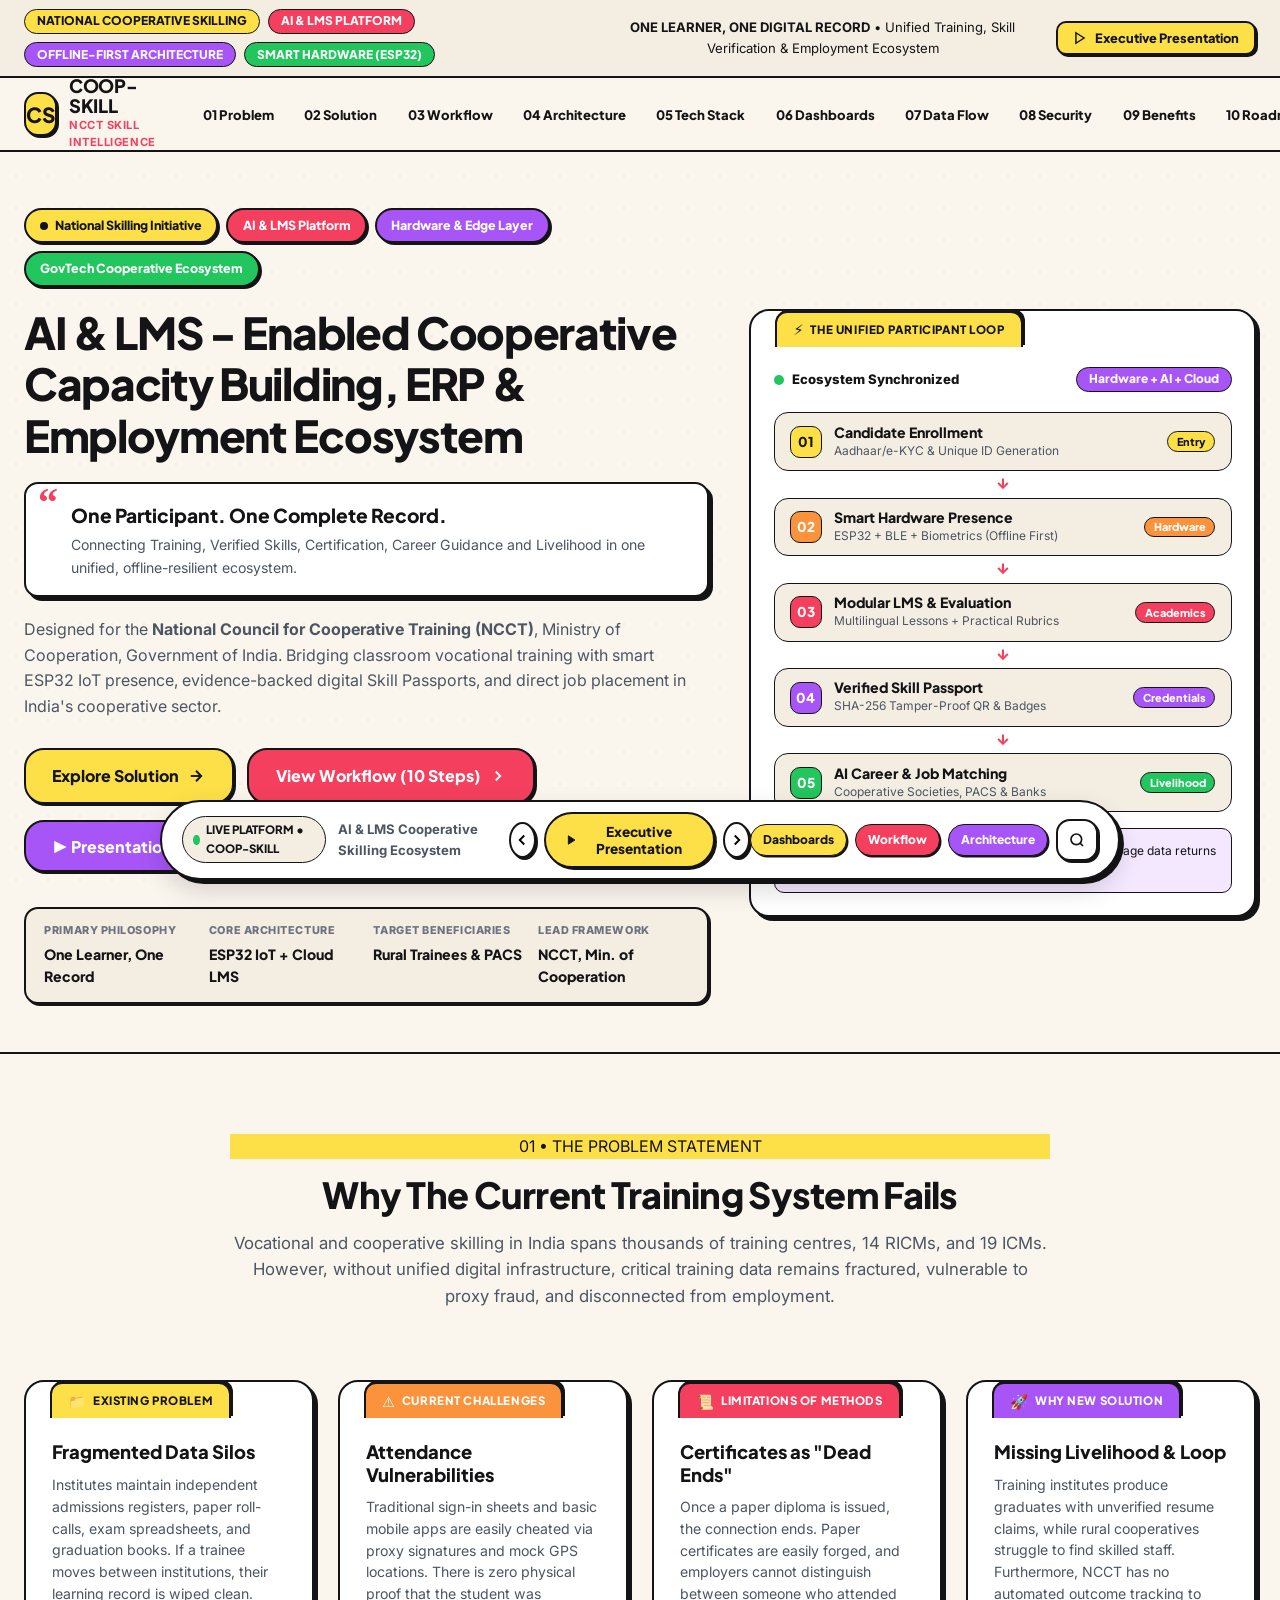
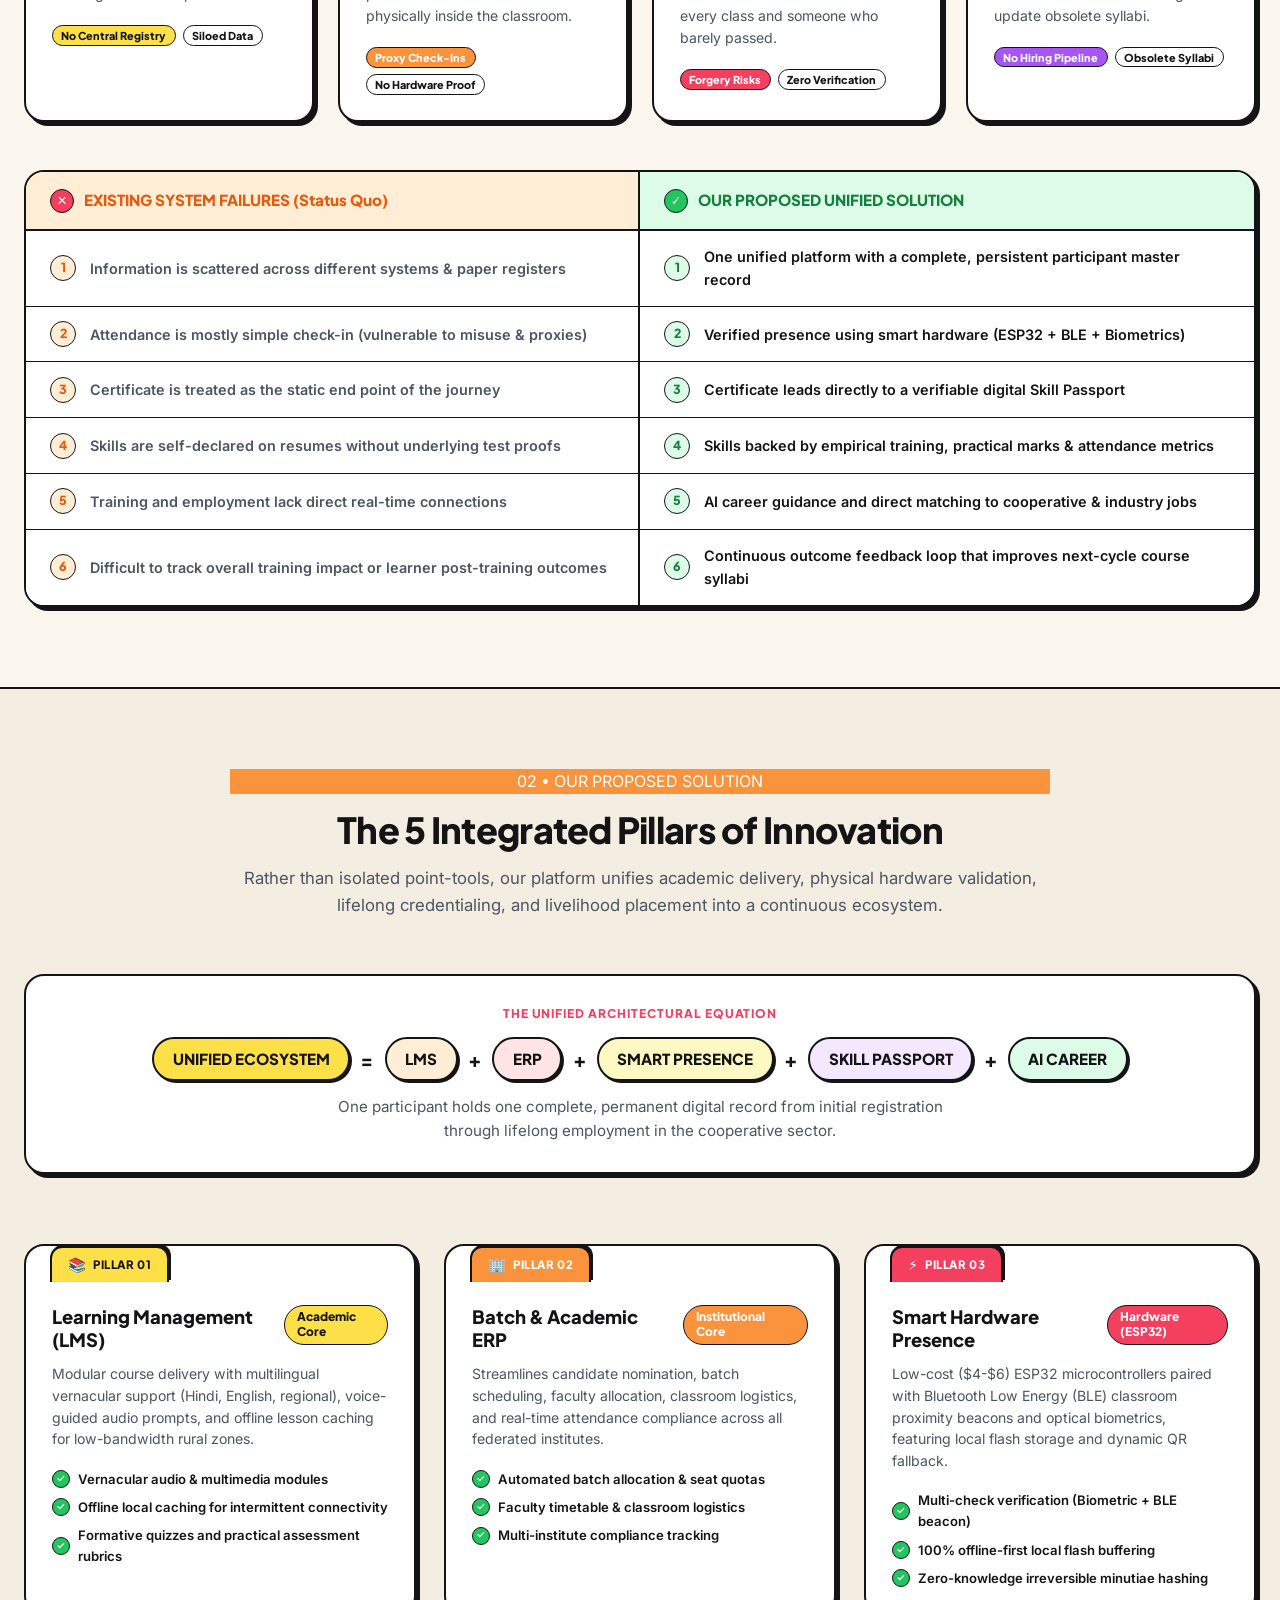
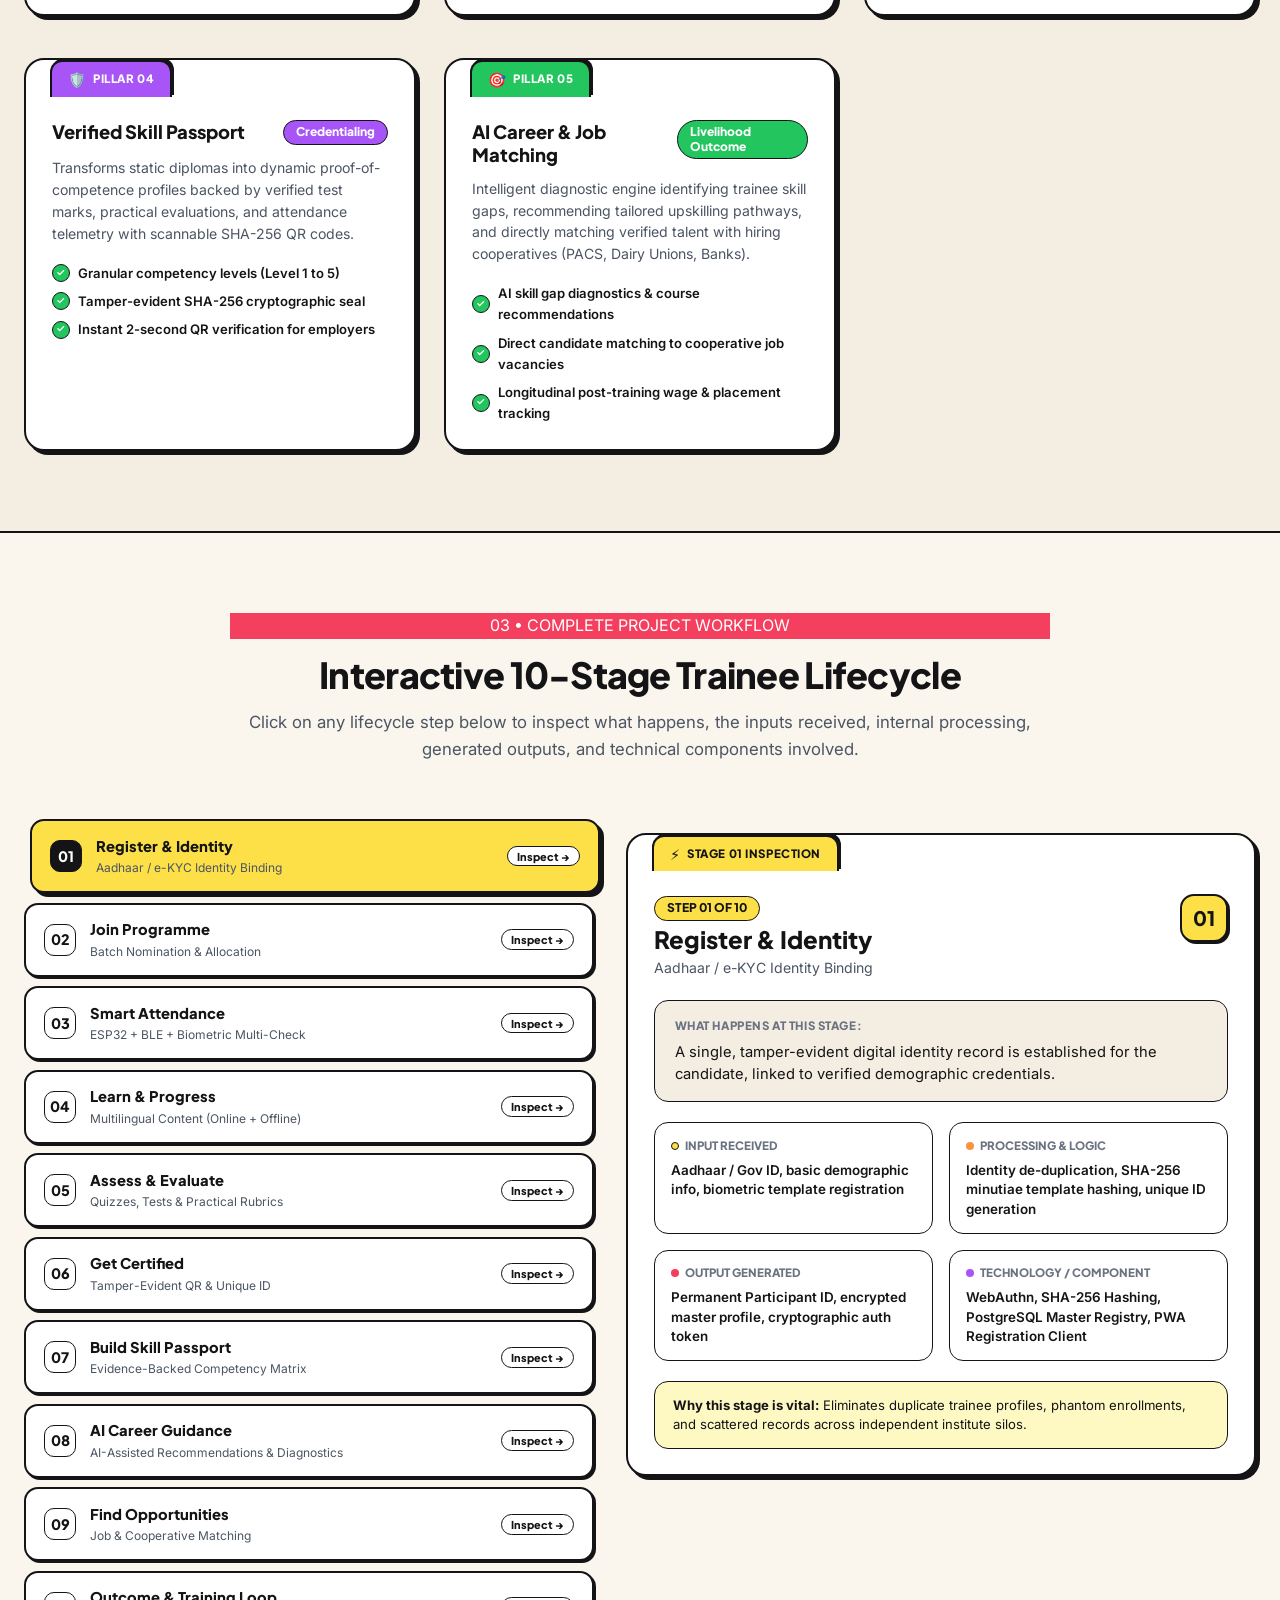
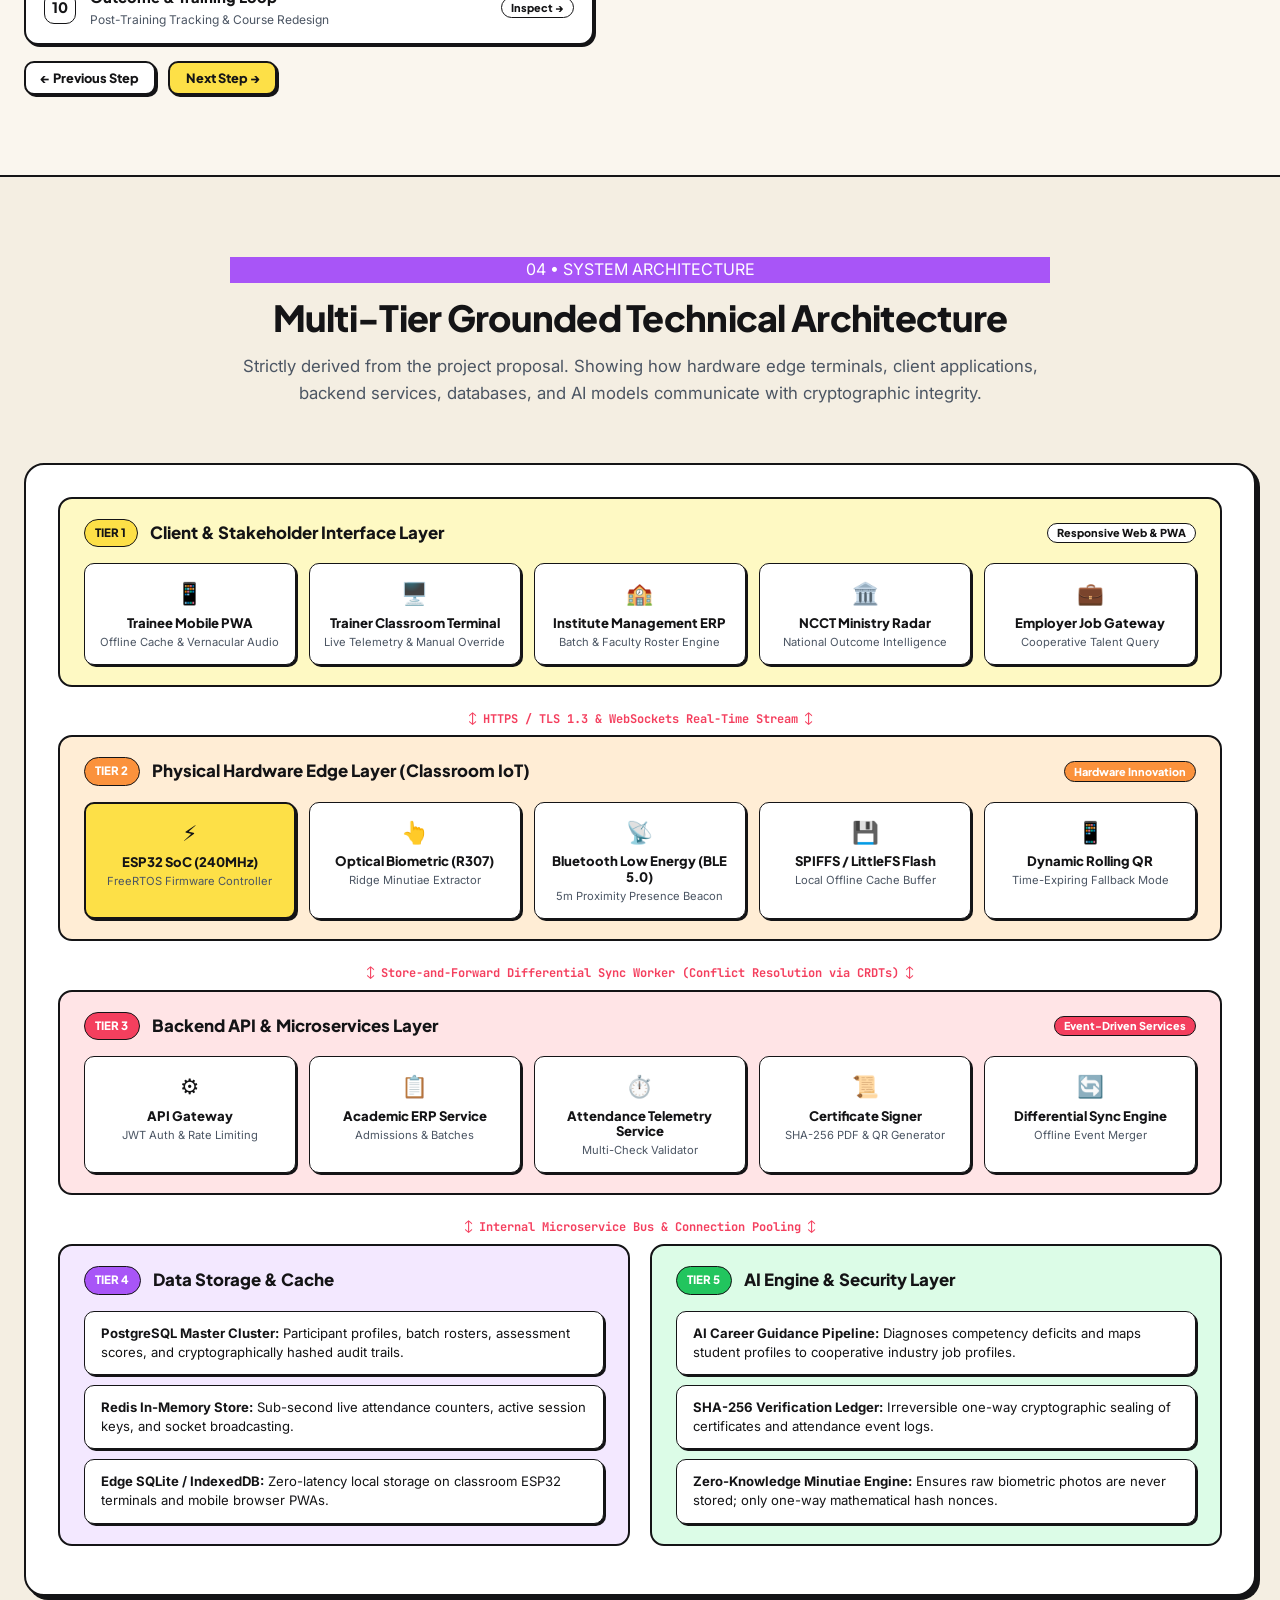
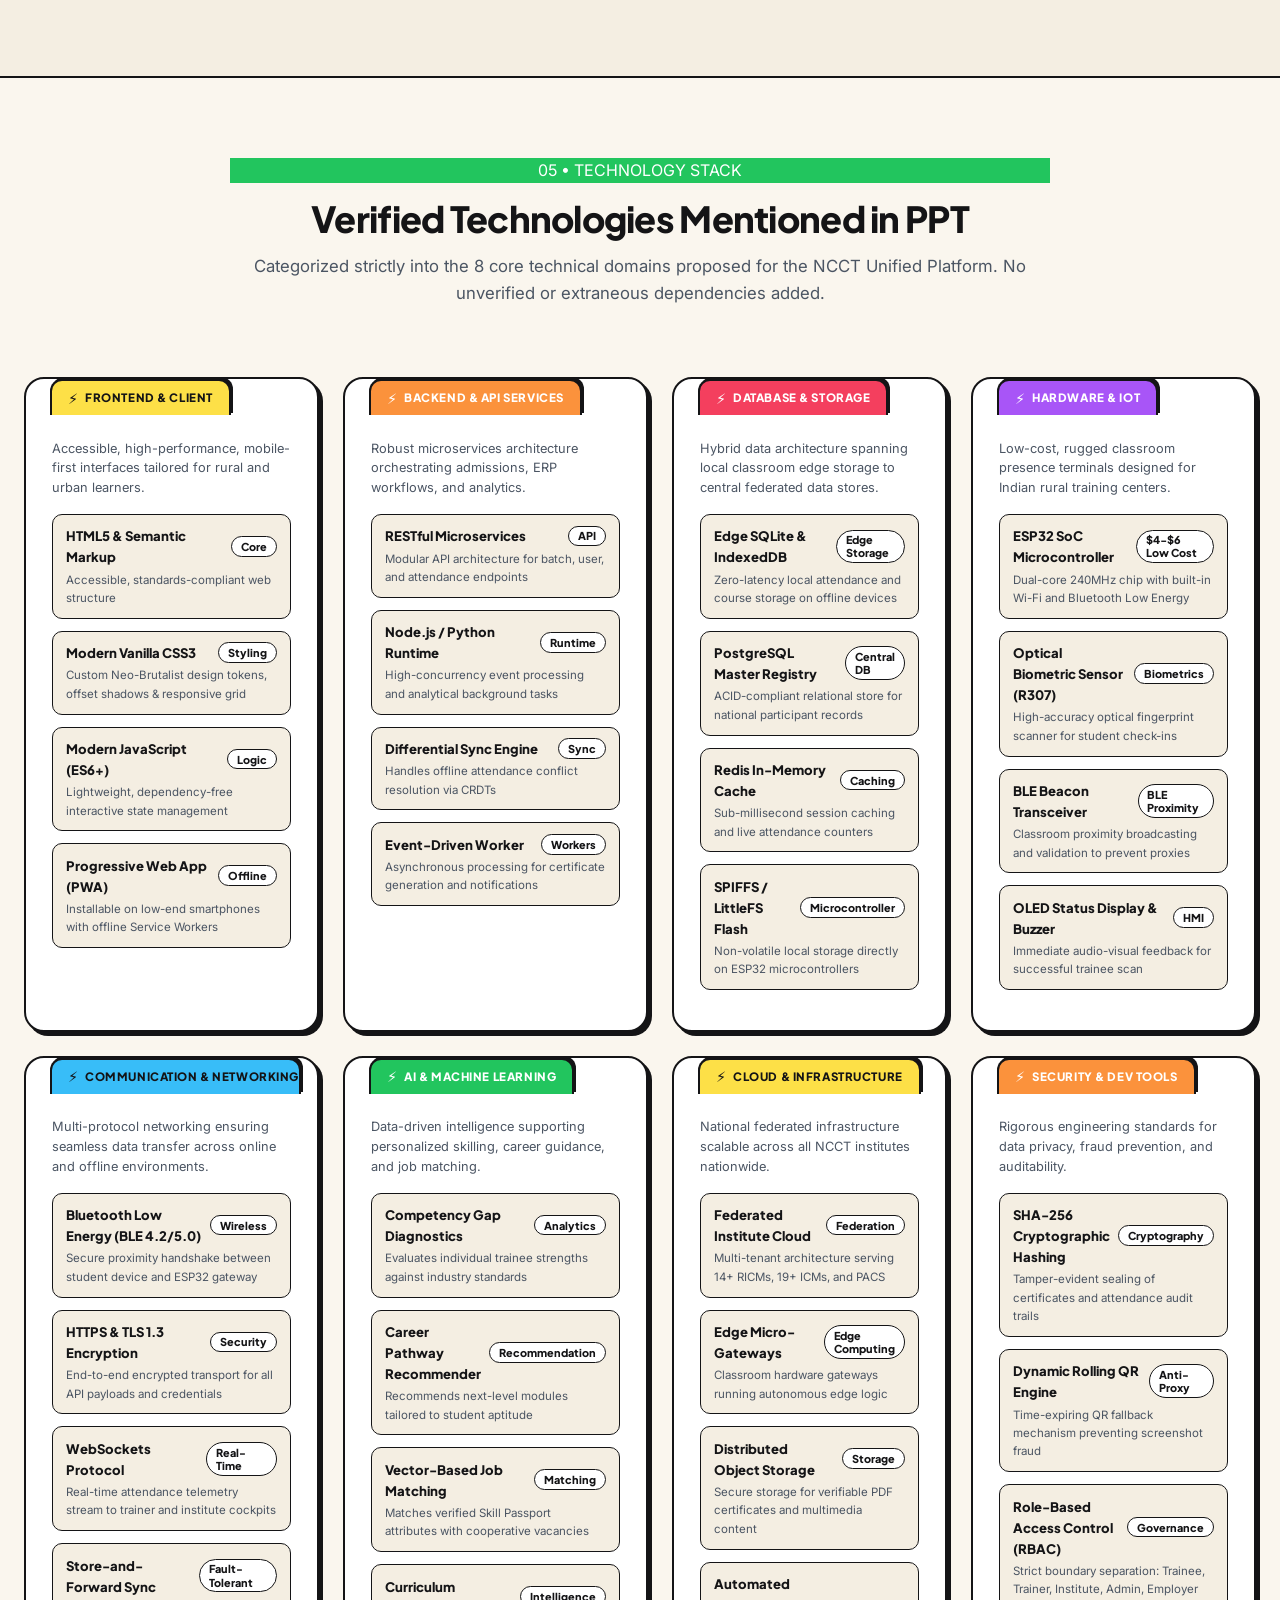
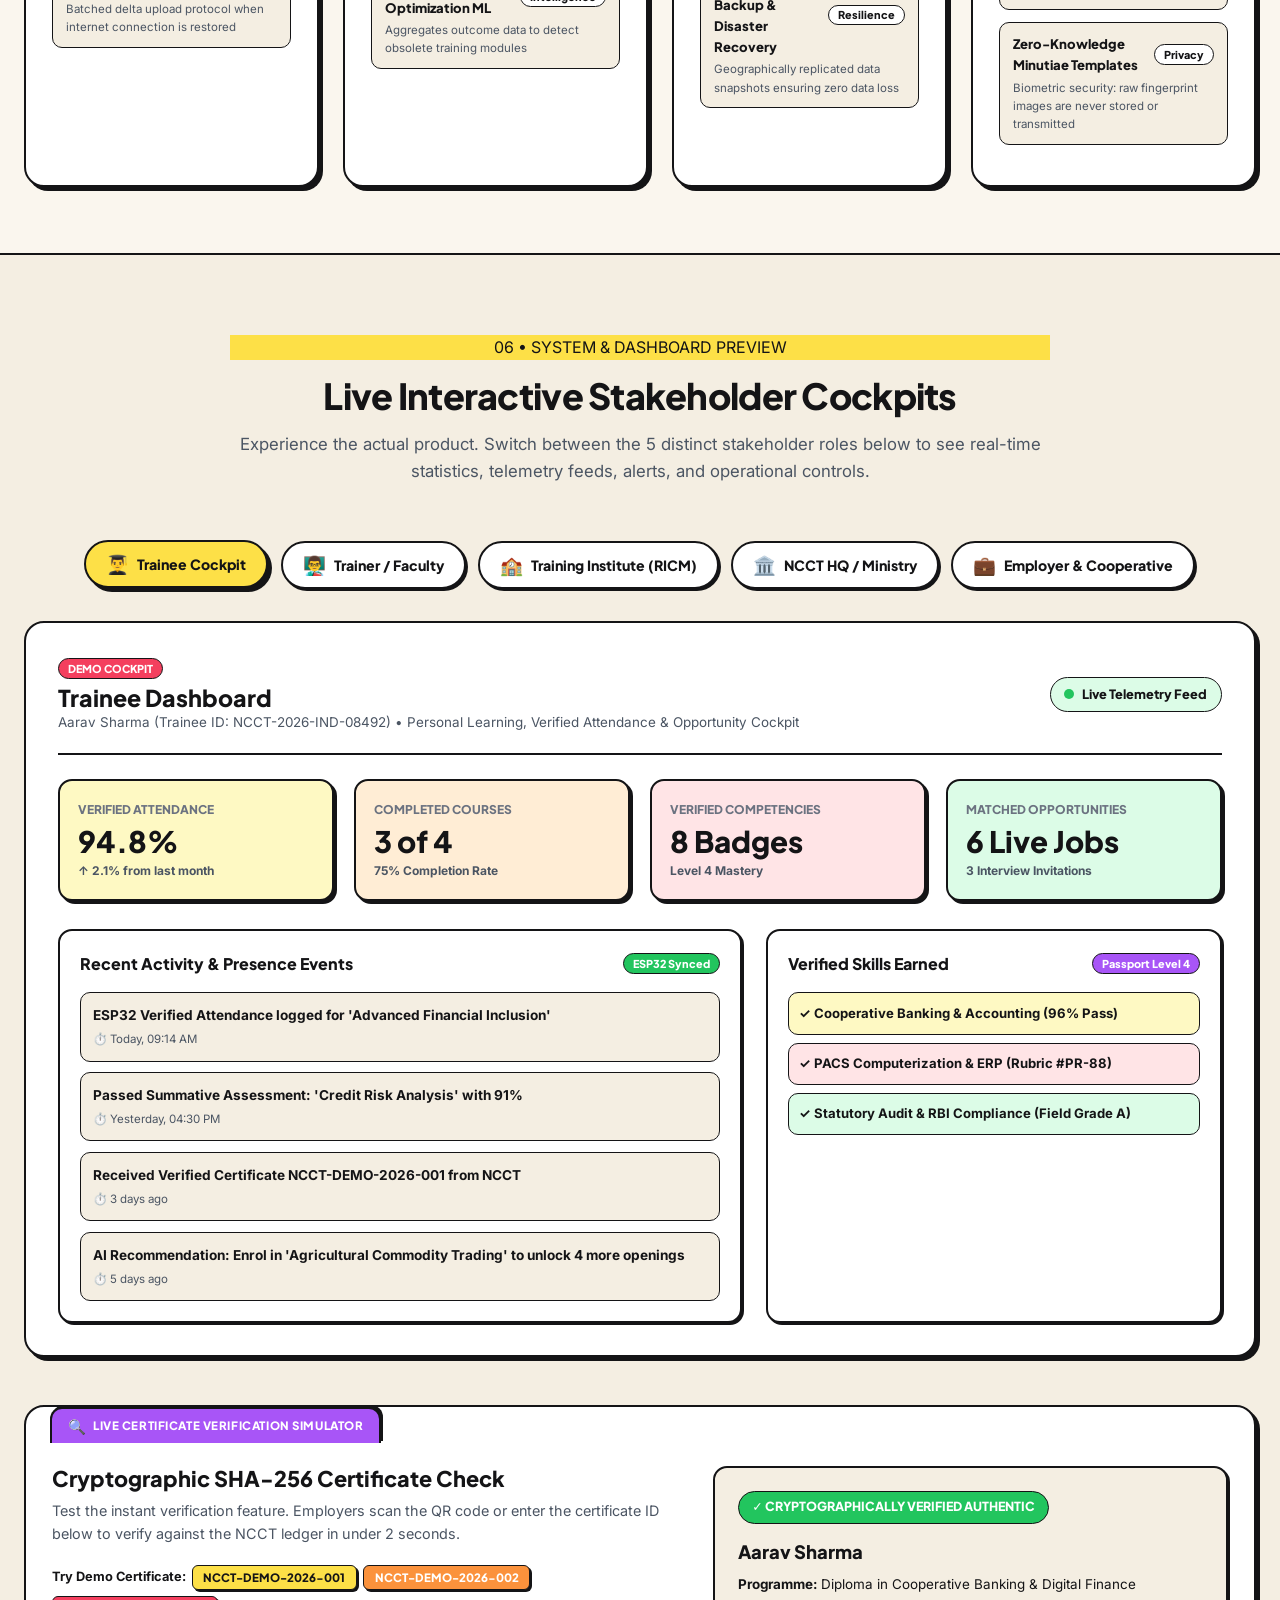
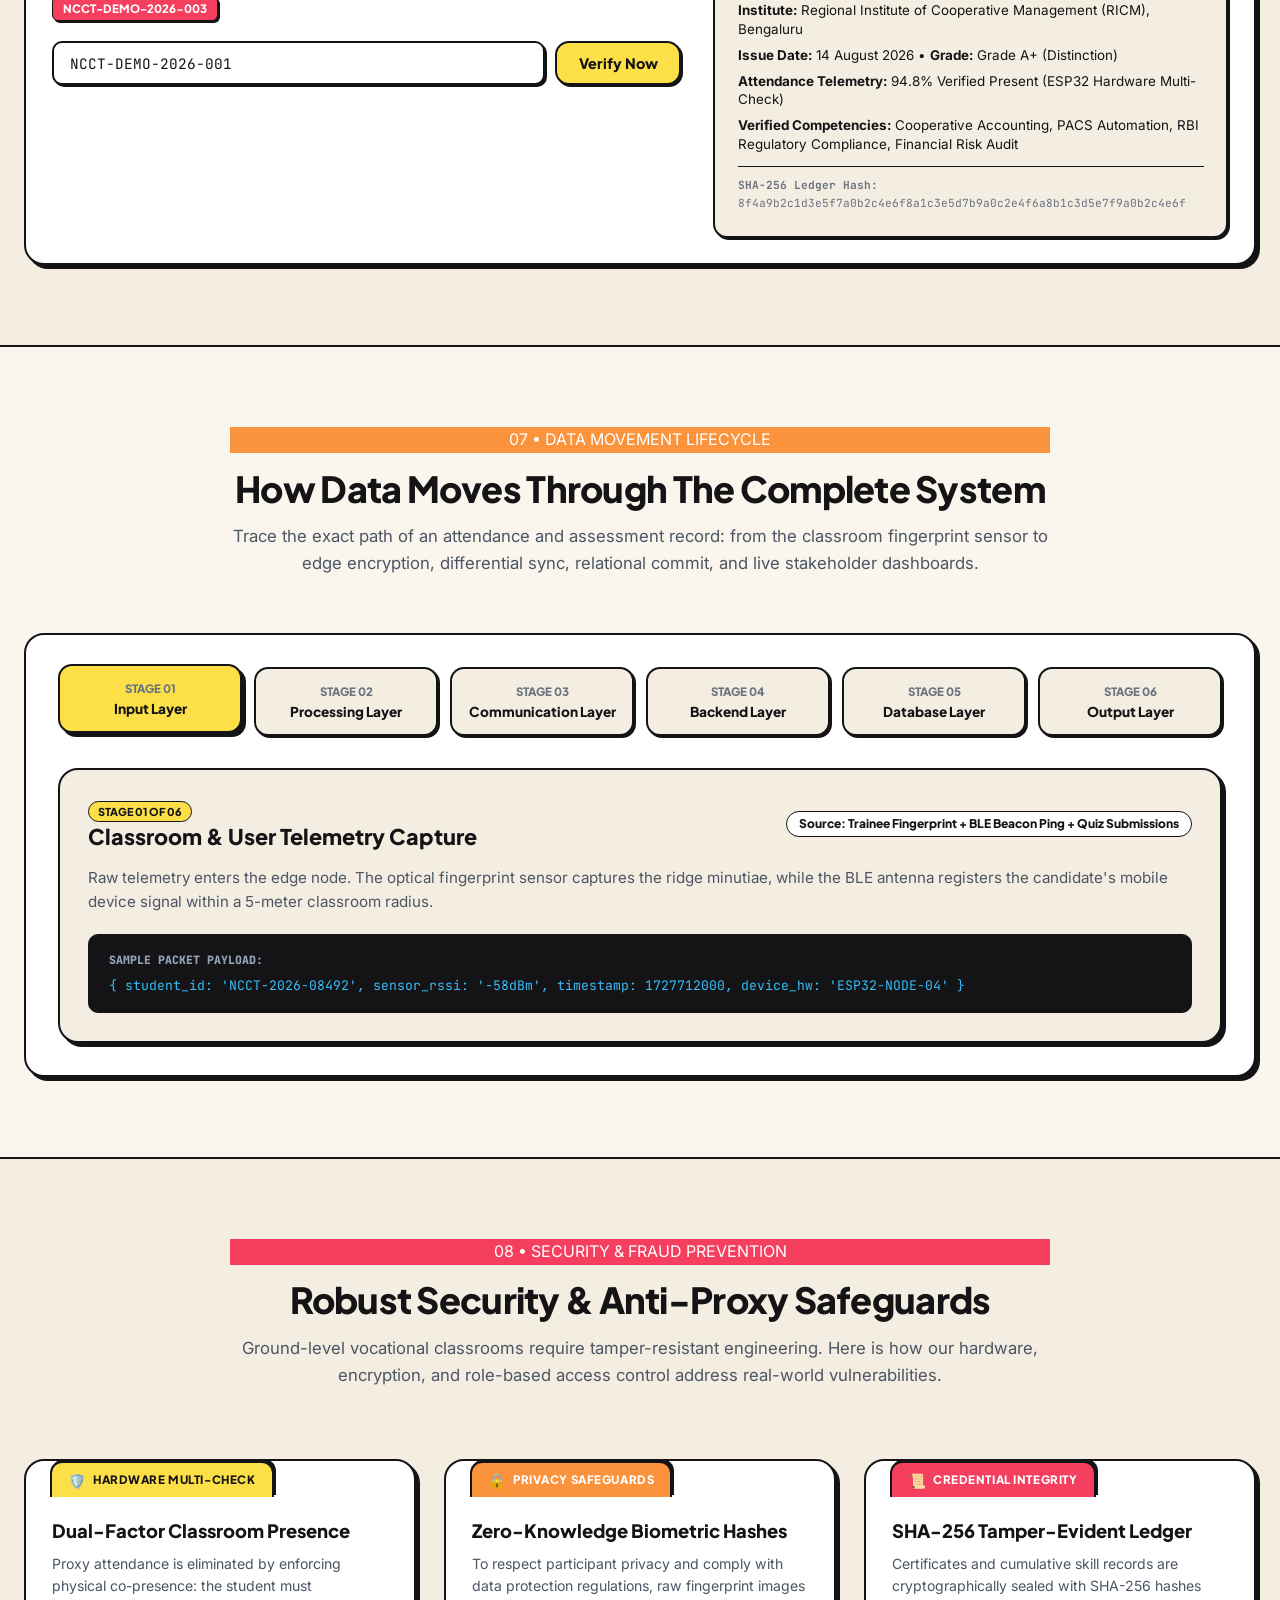
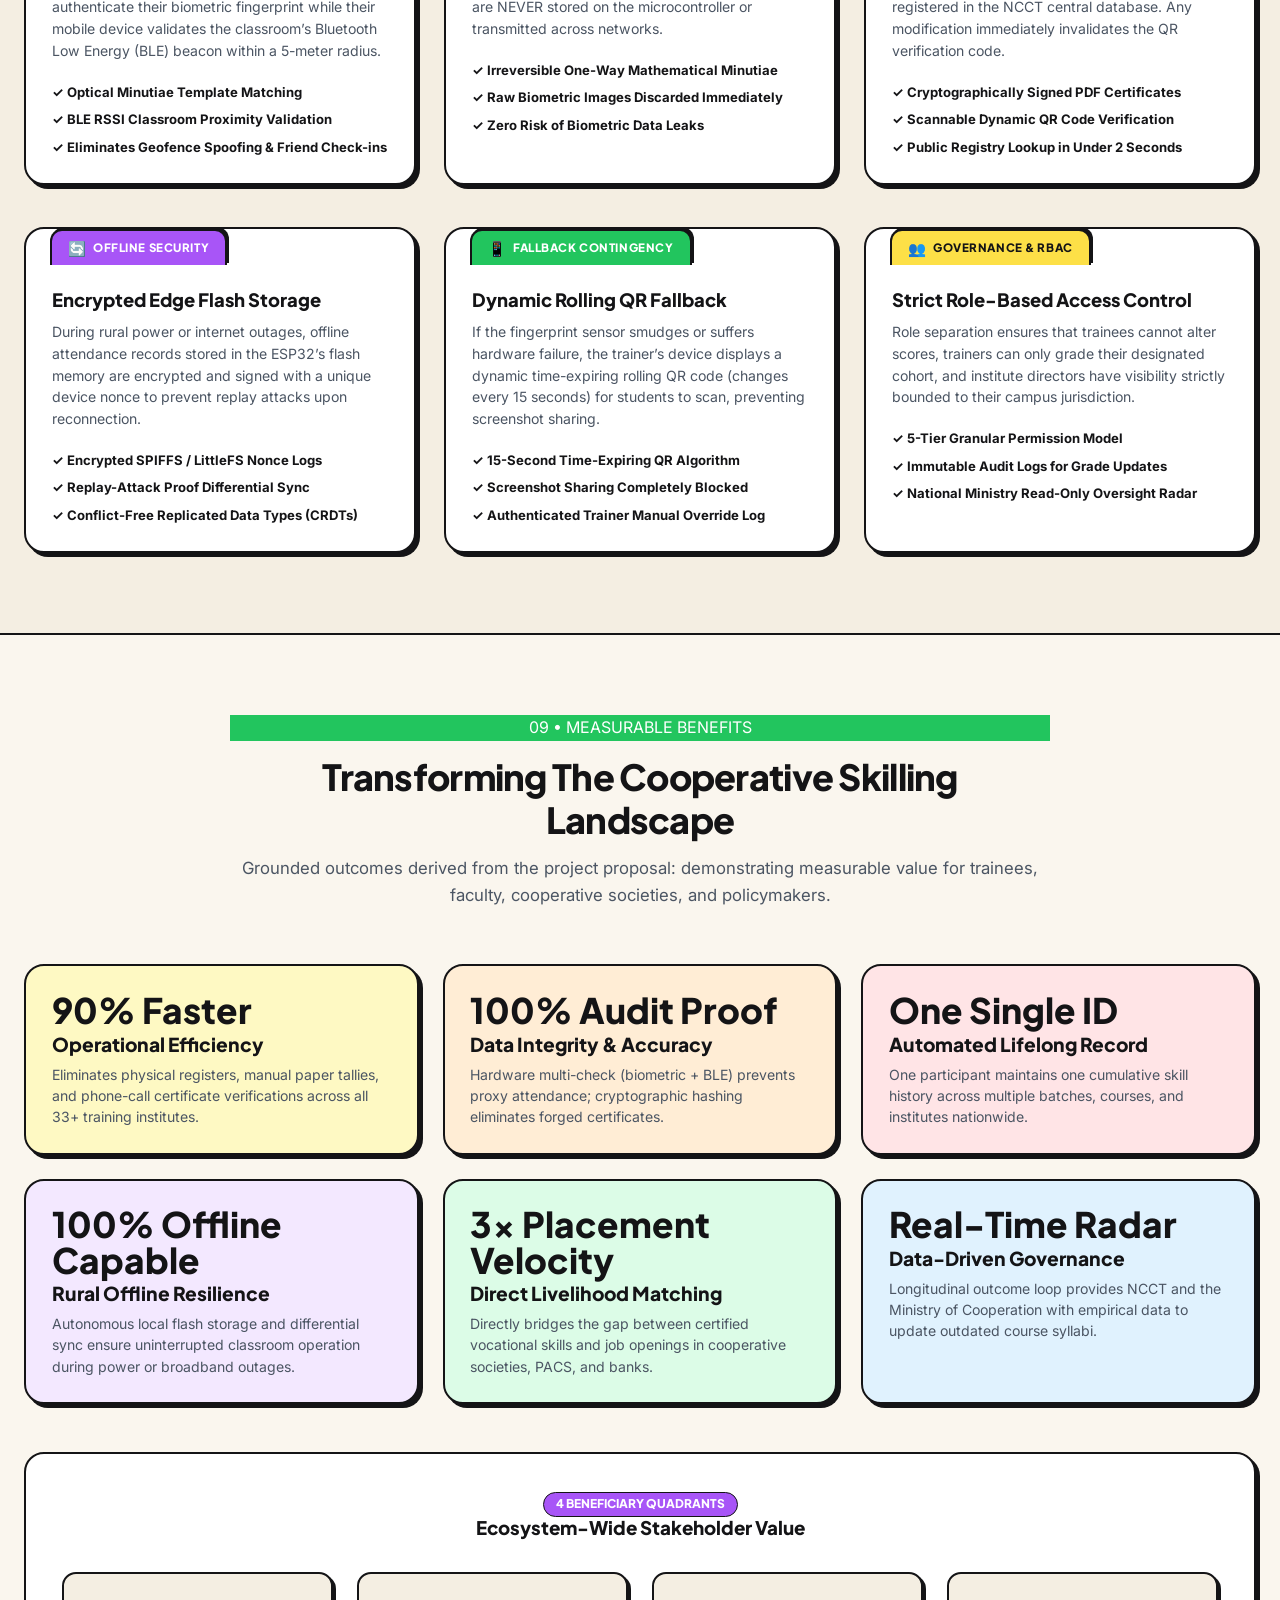
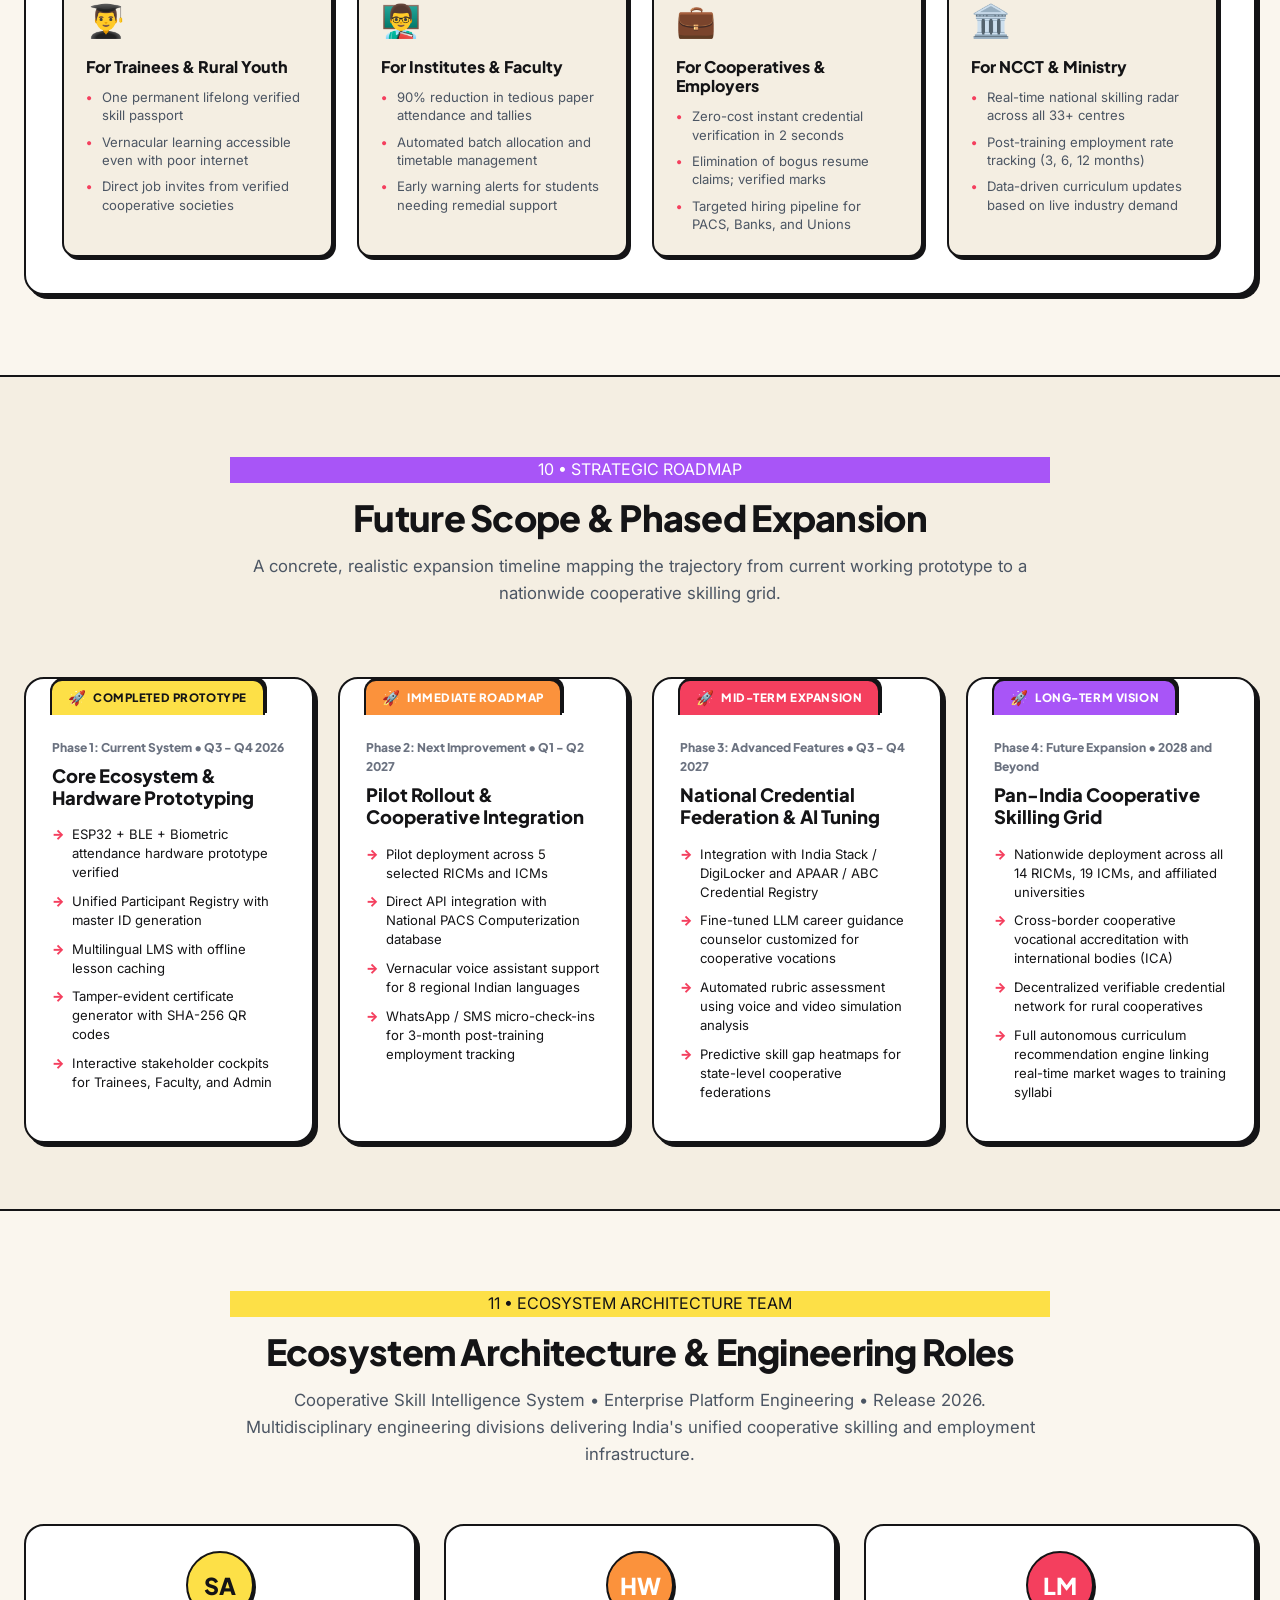
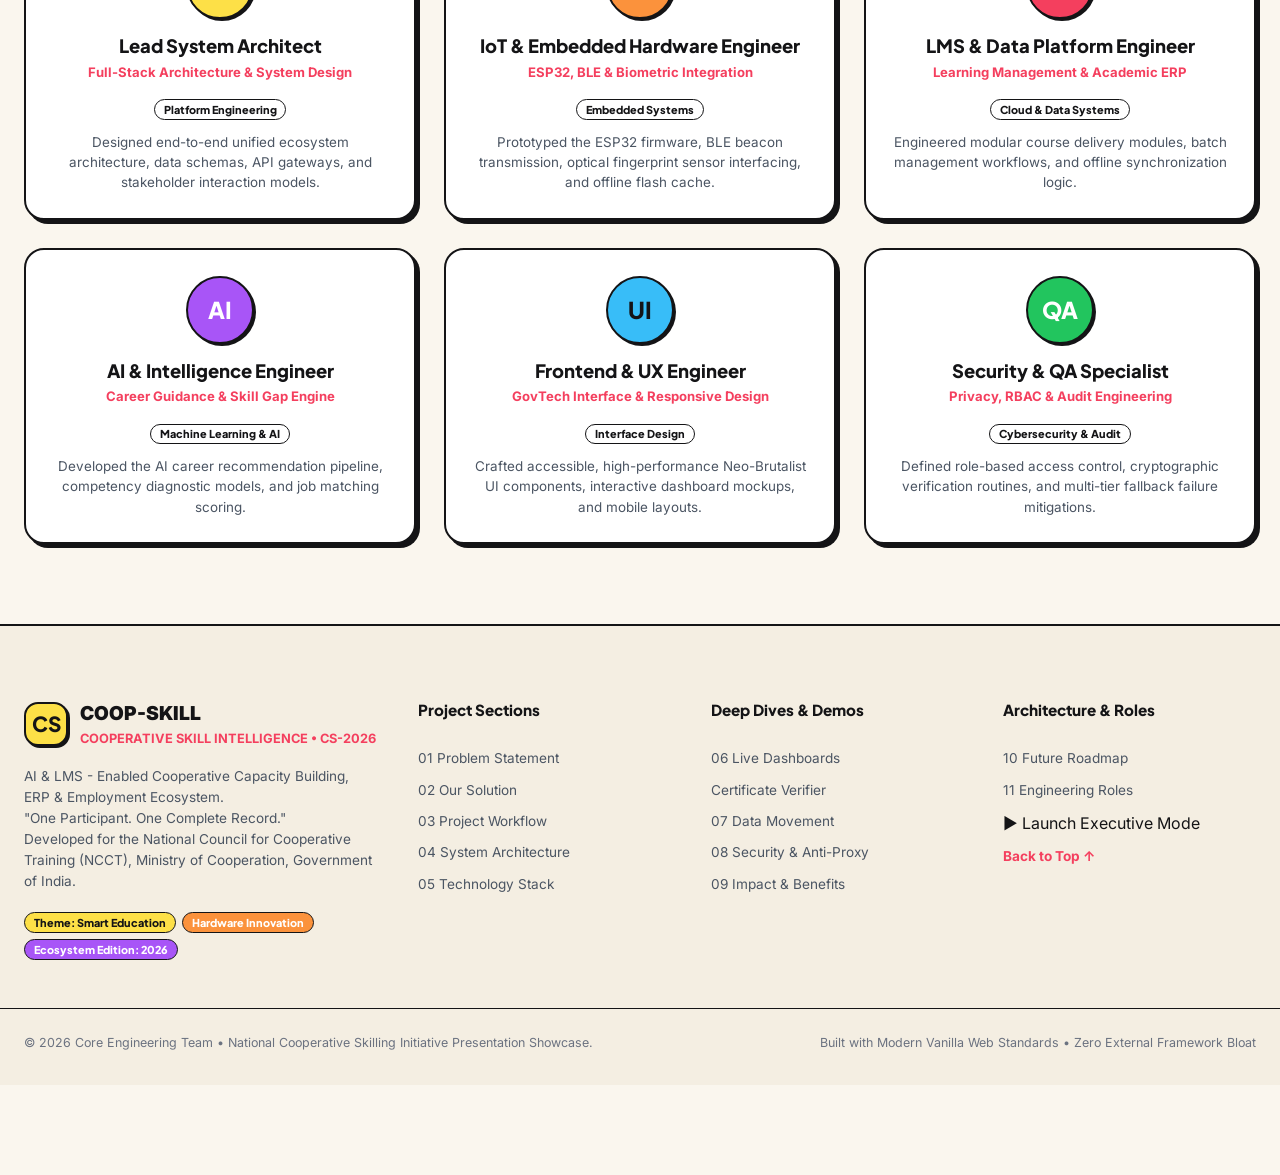
==== commit 4f84ace0: "Refine responsive layout and hero copy This change removes the highlight styling from the hero headl" ====
--- a/index.html
+++ b/index.html
@@ -149,7 +149,7 @@
           </div>
 
           <h1 class="hero-headline">
-            AI & LMS - Enabled Cooperative Capacity Building, ERP &amp; <span class="highlight-ink">Employment Ecosystem</span>
+            AI &amp; LMS - Enabled Cooperative Capacity Building, ERP &amp; Employment Ecosystem
           </h1>
 
           <div class="hero-tagline-box">
--- a/css/style.css
+++ b/css/style.css
@@ -126,12 +126,17 @@
   scroll-behavior: smooth;
   scroll-padding-top: calc(var(--nav-height) + 20px);
   -webkit-font-smoothing: antialiased;
+  width: 100%;
+  max-width: 100vw;
+  overflow-x: hidden;
 }
 
 body {
   min-height: 100vh;
   position: relative;
   overflow-x: hidden;
+  width: 100%;
+  max-width: 100vw;
   background-color: var(--bg-page);
   padding-bottom: 90px; /* space for bottom control dock */
 }
@@ -552,11 +557,9 @@
 }
 
 .highlight-ink {
-  background: linear-gradient(120deg, var(--color-yellow) 0%, var(--color-yellow) 100%);
-  background-repeat: no-repeat;
-  background-size: 100% 35%;
-  background-position: 0 88%;
-  padding: 0 0.2rem;
+  background: none;
+  padding: 0;
+  color: inherit;
 }
 
 .hero-tagline-box {
@@ -1344,11 +1347,13 @@
 
 .arch-connector-line {
   text-align: center;
-  padding: 0.5rem 0;
+  padding: 0.5rem 0.75rem;
   font-family: var(--font-mono);
   font-size: 0.75rem;
   font-weight: 700;
   color: var(--color-pink);
+  word-break: break-word;
+  line-height: 1.4;
 }
 
 .arch-dual-grid {
@@ -2647,6 +2652,10 @@
     padding-bottom: 110px;
   }
 
+  .container {
+    padding: 0 1rem;
+  }
+
   /* Prevent navbar crowding on mobile: hide desktop executive mode text button */
   .navbar .launch-pres-btn {
     display: none;
@@ -2780,6 +2789,29 @@
 
 /* 4. Small Mobile Portrait (max-width: 480px) */
 @media (max-width: 480px) {
+  .container {
+    padding: 0 0.85rem;
+  }
+
+  .card-inner {
+    padding: 1.15rem;
+  }
+
+  .folder-tab {
+    margin-left: 0.75rem;
+    max-width: calc(100% - 1.5rem);
+    font-size: 0.68rem;
+    padding: 0.28rem 0.65rem;
+  }
+
+  .hero-headline {
+    font-size: clamp(1.4rem, 6vw, 1.85rem);
+  }
+
+  .hero-tagline-box {
+    padding: 0.85rem 1rem;
+  }
+
   .brand-sub {
     display: none;
   }
@@ -2981,8 +3013,13 @@
     font-size: 1rem;
   }
 
+  .container {
+    padding: 0 0.65rem;
+  }
+
+  .hero-headline,
   .hero-title {
-    font-size: 1.75rem;
+    font-size: 1.45rem;
   }
 
   .btn {
